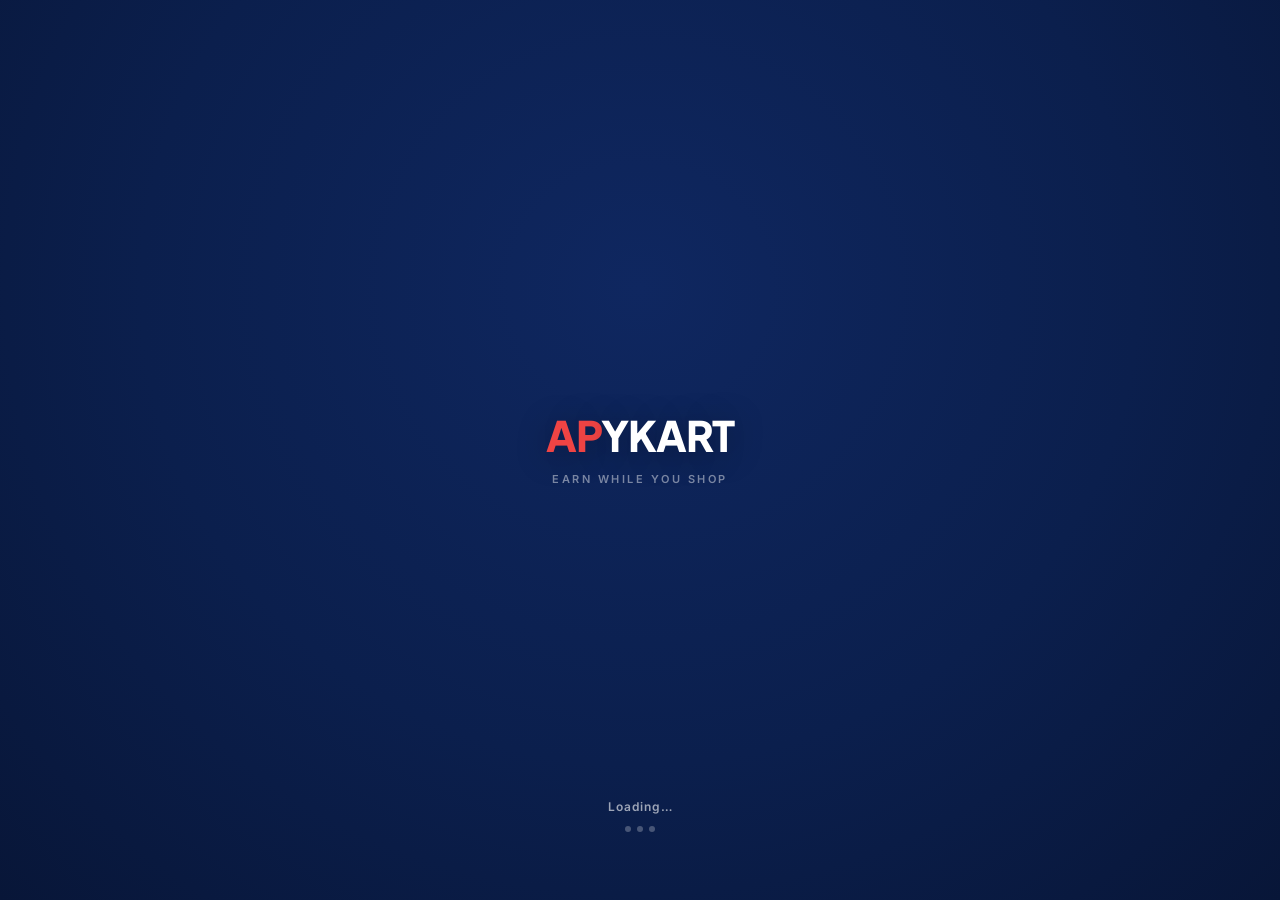
==== index.html @ 9b834096 "Refactor HTML structure and improve comments" ====
<!DOCTYPE html>
<html lang="en">
<head>
  <meta charset="UTF-8">
  <meta name="viewport" content="width=device-width, initial-scale=1.0, maximum-scale=1.0, user-scalable=no">
  <title>apykart – Earn Via Shop & Create</title>
  <!-- Google Fonts -->
  <link rel="preconnect" href="https://fonts.googleapis.com">
  <link href="https://fonts.googleapis.com/css2?family=Inter:ital,opsz,wght@0,14..32,300;0,14..32,400;0,14..32,500;0,14..32,600;0,14..32,700;0,14..32,800;0,14..32,900;1,14..32,400&family=Plus+Jakarta+Sans:wght@500;600;700;800;900&display=swap" rel="stylesheet">
  <!-- ===== style.css (connected) ===== -->
  <link rel="stylesheet" href="style.css">
  <style>
    /* minimal fallback + overrides (style.css is primary) */
    * { margin: 0; padding: 0; box-sizing: border-box; }
    body { font-family: 'Inter', sans-serif; background: #0b0e14; color: #f1f5f9; }
    .page { display: none; }
    .page.active { display: block; }
    #app { max-width: 480px; margin: 0 auto; background: #0f1219; min-height: 100vh; position: relative; padding-bottom: 80px; }
    .bottom-nav { position: fixed; bottom: 0; left: 0; right: 0; max-width: 480px; margin: 0 auto; background: #141a24; backdrop-filter: blur(12px); display: flex; border-top: 1px solid #2a3344; z-index: 50; }
    /* rest is in style.css */
  </style>
</head>
<body>

<!-- LOADING SCREEN -->
<div id="loadingScreen">
  <div class="splash-logo-wrap">
    <div class="splash-wordmark"><span class="ap">AP</span><span class="ykart">YKART</span></div>
    <div class="splash-tag">Earn While You Shop</div>
  </div>
  <div class="splash-loader">
    <div class="splash-loading-text">Loading…</div>
    <div class="splash-dots">
      <div class="splash-dot"></div><div class="splash-dot"></div><div class="splash-dot"></div>
    </div>
  </div>
</div>

<!-- MAIN APP -->
<div id="app">
  <header class="app-header" id="appHeader">
    <div class="header-logo" onclick="showPage('home')" style="flex:none">
      <div style="display:flex;align-items:center;gap:7px">
        <div class="header-logo-text" style="font-size:22px">apykart</div>
      </div>
      <div style="display:flex;align-items:center;gap:3px;margin-top:2px;background:rgba(249,115,22,.1);border:1px solid rgba(249,115,22,.2);border-radius:99px;padding:2px 7px;width:fit-content">
        <div style="width:5px;height:5px;background:#f97316;border-radius:50%;animation:videoPulse 2s infinite"></div>
        <span style="font-size:9px;font-weight:700;color:#ea580c;letter-spacing:.3px;text-transform:uppercase">Video Commerce</span>
      </div>
    </div>
    <div style="flex:1"></div>
    <div class="header-actions" style="display:flex;gap:8px;align-items:center">
      <div class="header-btn coin-pill-glow" onclick="showPage('wallet')" title="ApyCoins" style="width:auto;padding:0 10px;display:flex;align-items:center;gap:5px;border-radius:99px;height:34px">
        <span style="font-size:16px">🪙</span>
        <span id="headerCoinBalance" style="font-size:13px;font-weight:800;color:#92400e">0</span>
      </div>
    </div>
  </header>

  <div class="page-scroll" id="pageScroll">

    <!-- HOME -->
    <div class="page active" id="page-home">
      <div class="home-search-bar">
        <div class="home-search-input" onclick="showPage('search')" style="justify-content:flex-start">
          <svg width="17" height="17" viewBox="0 0 24 24" fill="none" stroke="currentColor" stroke-width="2.2" stroke-linecap="round" stroke-linejoin="round" style="color:#e2e8f0;flex-shrink:0"><circle cx="11" cy="11" r="8"/><line x1="21" y1="21" x2="16.65" y2="16.65"/></svg>
          <span>Search products, brands…</span>
        </div>
      </div>

      <div class="hero-carousel" id="heroCarousel"></div>

      <div class="earn-hub-card" onclick="showPage('refer')">
        <div class="earn-hub-badge">💰 EARN WITH APYKART</div>
        <div class="earn-hub-title">Turn your time into income</div>
        <div class="earn-hub-grid">
          <div class="earn-hub-item" onclick="event.stopPropagation();openVideoUpload()">
            <div class="earn-hub-icon" style="background:linear-gradient(135deg,#f97316,#ec4899)">🎥</div>
            <div class="earn-hub-label">Create Content & Earn</div>
          </div>
          <div class="earn-hub-item" onclick="event.stopPropagation();showPage('profile')">
            <div class="earn-hub-icon" style="background:linear-gradient(135deg,#10b981,#059669)">🤝</div>
            <div class="earn-hub-label">Affiliate Marketing</div>
          </div>
          <div class="earn-hub-item" onclick="event.stopPropagation();handleBecomeSellerCTA()">
            <div class="earn-hub-icon" style="background:linear-gradient(135deg,#2563eb,#1d4ed8)">🛍️</div>
            <div class="earn-hub-label">Start Reselling</div>
          </div>
          <div class="earn-hub-item" onclick="event.stopPropagation();showPage('refer')">
            <div class="earn-hub-icon" style="background:linear-gradient(135deg,#f59e0b,#d97706)">👥</div>
            <div class="earn-hub-label">Refer Friends</div>
          </div>
        </div>
        <div class="earn-hub-cta">Start Earning →</div>
      </div>

      <div class="section-header" style="padding-top:14px">
        <div class="section-title">🎬 Trending Videos</div>
        <div class="section-link" onclick="showPage('xplor')">See All →</div>
      </div>
      <div id="trendingVideosScroll" class="trending-videos-scroll"></div>

      <div class="flash-strip" style="margin-top:12px">
        <div style="display:flex;align-items:center;color:#fbbf24"><svg width="18" height="18" viewBox="0 0 24 24" fill="currentColor" stroke="currentColor" stroke-width="1"><polygon points="13 2 3 14 12 14 11 22 21 10 12 10 13 2"/></svg></div>
        <div style="flex:1"><div style="font-size:12px;font-weight:800;color:#fff">Flash Sale Ends In</div><div style="font-size:10px;color:rgba(255,255,255,.55);margin-top:1px;font-weight:500">Hurry! Limited stock available</div></div>
        <div class="flash-timer">
          <div class="timer-block" id="timerH">05</div><div class="timer-sep">:</div>
          <div class="timer-block" id="timerM">42</div><div class="timer-sep">:</div>
          <div class="timer-block" id="timerS">18</div>
        </div>
      </div>

      <div class="section-header"><div class="section-title">Shop by Category</div></div>
      <div class="categories-scroll" id="categoriesScroll"></div>

      <div class="coin-earn-strip" onclick="showPage('wallet')">
        <div class="coin-earn-strip-icon">🪙</div>
        <div class="coin-earn-strip-text">
          <div class="coin-earn-strip-title">Shop & Earn ApyCoins</div>
          <div class="coin-earn-strip-sub">Collect ApyCoins and enjoy exciting discounts on your purchases.</div>
        </div>
        <div class="coin-earn-strip-arrow">›</div>
      </div>

      <div id="homeGrid"></div>
      <div id="viralProductsSection"></div>

      <div class="seller-cta-card">
        <div class="seller-cta-icon">🚀</div>
        <div class="seller-cta-title">Grow Your Business With ApyKart</div>
        <div class="seller-cta-sub">Reach more customers through creators and social commerce.</div>
        <div class="seller-cta-features">
          <div class="seller-cta-feat">✔️ Zero Listing Fee</div>
          <div class="seller-cta-feat">✔️ Fast Onboarding</div>
          <div class="seller-cta-feat">✔️ Sell Across India</div>
          <div class="seller-cta-feat">✔️ Easy Seller Dashboard</div>
        </div>
        <button class="seller-cta-btn" onclick="handleBecomeSellerCTA()">Become a Seller</button>
      </div>
    </div>

    <!-- SEARCH -->
    <div class="page" id="page-search">
      <div class="search-header">
        <div class="search-input-wrap">
          <div style="color:var(--text3);display:flex;align-items:center"><svg width="17" height="17" viewBox="0 0 24 24" fill="none" stroke="currentColor" stroke-width="2.2" stroke-linecap="round" stroke-linejoin="round"><circle cx="11" cy="11" r="8"/><line x1="21" y1="21" x2="16.65" y2="16.65"/></svg></div>
          <input type="text" id="searchInput" placeholder="Search products, brands…" oninput="handleSearch(this.value)" autocomplete="off">
          <div class="search-clear" id="searchClear" onclick="clearSearch()">✕</div>
        </div>
      </div>
      <div id="searchContent"></div>
    </div>

    <!-- XPLOR -->
    <div class="page" id="page-xplor">
      <div id="xplorContent" style="height:100%;position:relative"></div>
    </div>

    <!-- MY VIDEOS -->
    <div class="page" id="page-my-videos"><div id="myVideosContent"></div></div>
    <!-- UPLOAD VIDEO -->
    <div class="page" id="page-upload-video">
      <div class="sub-page-header">
        <div class="sub-page-back" onclick="showPage('profile')"><svg width="20" height="20" viewBox="0 0 24 24" fill="none" stroke="currentColor" stroke-width="2.5" stroke-linecap="round" stroke-linejoin="round"><polyline points="15 18 9 12 15 6"/></svg></div>
        <div class="sub-page-title">Upload Video</div>
      </div>
      <div id="uploadVideoContent"></div>
    </div>

    <!-- PRODUCT DETAIL -->
    <div class="page" id="page-detail">
      <div id="detailContent"></div>
      <div class="detail-cta-bar" id="detailCta"></div>
    </div>

    <!-- CART -->
    <div class="page" id="page-cart">
      <div id="cartContent"></div>
      <div id="cartCta"></div>
    </div>

    <!-- CHECKOUT -->
    <div class="page" id="page-checkout">
      <div class="checkout-page" id="checkoutContent"></div>
      <div class="checkout-place-bar">
        <button class="btn-place-order" id="placeOrderBtn" onclick="placeOrder()">
          <span id="placeOrderText">Place Order Securely</span>
          <span class="spinner hide" id="placeSpinner"></span>
        </button>
      </div>
    </div>

    <!-- SUCCESS -->
    <div class="page" id="page-success"><div id="successContent"></div></div>

    <!-- PROFILE -->
    <div class="page" id="page-profile">
      <div class="profile-page" id="profileContent"></div>
    </div>

    <!-- ORDERS -->
    <div class="page" id="page-orders">
      <div class="sub-page-header">
        <div class="sub-page-back" onclick="showPage('profile')"><svg width="20" height="20" viewBox="0 0 24 24" fill="none" stroke="currentColor" stroke-width="2.5" stroke-linecap="round" stroke-linejoin="round"><polyline points="15 18 9 12 15 6"/></svg></div>
        <div class="sub-page-title">My Orders</div>
      </div>
      <div id="ordersContent"></div>
    </div>

    <!-- WISHLIST -->
    <div class="page" id="page-wishlist">
      <div class="sub-page-header">
        <div class="sub-page-back" onclick="showPage('profile')"><svg width="20" height="20" viewBox="0 0 24 24" fill="none" stroke="currentColor" stroke-width="2.5" stroke-linecap="round" stroke-linejoin="round"><polyline points="15 18 9 12 15 6"/></svg></div>
        <div class="sub-page-title">My Wishlist</div>
      </div>
      <div id="wishlistContent"></div>
    </div>

    <!-- WALLET -->
    <div class="page" id="page-wallet">
      <div class="sub-page-header">
        <div class="sub-page-back" onclick="showPage('profile')"><svg width="20" height="20" viewBox="0 0 24 24" fill="none" stroke="currentColor" stroke-width="2.5" stroke-linecap="round" stroke-linejoin="round"><polyline points="15 18 9 12 15 6"/></svg></div>
        <div class="sub-page-title">ApyCoins Wallet</div>
      </div>
      <div id="walletContent"></div>
    </div>

    <!-- ADDRESSES -->
    <div class="page" id="page-addresses">
      <div class="sub-page-header">
        <div class="sub-page-back" onclick="showPage('profile')"><svg width="20" height="20" viewBox="0 0 24 24" fill="none" stroke="currentColor" stroke-width="2.5" stroke-linecap="round" stroke-linejoin="round"><polyline points="15 18 9 12 15 6"/></svg></div>
        <div class="sub-page-title">My Addresses</div>
        <div class="sub-page-action" onclick="openAddressForm(null)">+ Add</div>
      </div>
      <div id="addressesContent"></div>
    </div>

    <!-- REFER -->
    <div class="page" id="page-refer">
      <div class="sub-page-header">
        <div class="sub-page-back" onclick="showPage('profile')"><svg width="20" height="20" viewBox="0 0 24 24" fill="none" stroke="currentColor" stroke-width="2.5" stroke-linecap="round" stroke-linejoin="round"><polyline points="15 18 9 12 15 6"/></svg></div>
        <div class="sub-page-title">Refer & Earn</div>
      </div>
      <div id="referContent"></div>
    </div>

    <!-- HELP, RATE, TERMS, ABOUT -->
    <div class="page" id="page-help"><div class="sub-page-header"><div class="sub-page-back" onclick="showPage('profile')"><svg width="20" height="20" viewBox="0 0 24 24" fill="none" stroke="currentColor" stroke-width="2.5" stroke-linecap="round" stroke-linejoin="round"><polyline points="15 18 9 12 15 6"/></svg></div><div class="sub-page-title">Help & Support</div></div><div id="helpContent"></div></div>
    <div class="page" id="page-rate"><div class="sub-page-header"><div class="sub-page-back" onclick="showPage('profile')"><svg width="20" height="20" viewBox="0 0 24 24" fill="none" stroke="currentColor" stroke-width="2.5" stroke-linecap="round" stroke-linejoin="round"><polyline points="15 18 9 12 15 6"/></svg></div><div class="sub-page-title">Rate the App</div></div><div id="rateContent"></div></div>
    <div class="page" id="page-terms"><div class="sub-page-header"><div class="sub-page-back" onclick="showPage('profile')"><svg width="20" height="20" viewBox="0 0 24 24" fill="none" stroke="currentColor" stroke-width="2.5" stroke-linecap="round" stroke-linejoin="round"><polyline points="15 18 9 12 15 6"/></svg></div><div class="sub-page-title">Terms & Conditions</div></div><div id="termsContent"></div></div>
    <div class="page" id="page-about"><div class="sub-page-header"><div class="sub-page-back" onclick="showPage('profile')"><svg width="20" height="20" viewBox="0 0 24 24" fill="none" stroke="currentColor" stroke-width="2.5" stroke-linecap="round" stroke-linejoin="round"><polyline points="15 18 9 12 15 6"/></svg></div><div class="sub-page-title">About Apykart</div></div><div id="aboutContent"></div></div>
  </div>

  <!-- SELLER DASHBOARD -->
  <div class="page" id="page-seller-dashboard">
    <div class="seller-dashboard-container">
      <div class="seller-header-bar">
        <button class="seller-header-back" onclick="showPage('profile')"><svg width="18" height="18" viewBox="0 0 24 24" fill="none" stroke="white" stroke-width="2.5" stroke-linecap="round" stroke-linejoin="round"><polyline points="15 18 9 12 15 6"/></svg></button>
        <div class="seller-header-info">
          <div class="seller-header-name" id="sellerDisplayName">Seller Dashboard</div>
          <div class="seller-header-status">
            <span class="seller-status-badge" id="sellerVerificationStatus" style="background:#fef3c7;color:#92400e">⏳ Pending Verification</span>
          </div>
        </div>
      </div>
      <div class="seller-content" id="sellerTabContent"></div>
      <nav class="seller-bottom-tabs">
        <div class="seller-tab-item active" data-tab="overview"><div class="seller-tab-active-bar"></div><div class="seller-tab-icon">📊</div><div class="seller-tab-label">Overview</div></div>
        <div class="seller-tab-item" data-tab="products"><div class="seller-tab-active-bar"></div><div class="seller-tab-icon">📦</div><div class="seller-tab-label">Products</div></div>
        <div class="seller-tab-item" data-tab="add-product"><div class="seller-tab-active-bar"></div><div class="seller-tab-icon">➕</div><div class="seller-tab-label">Add</div></div>
        <div class="seller-tab-item" data-tab="earnings"><div class="seller-tab-active-bar"></div><div class="seller-tab-icon">💰</div><div class="seller-tab-label">Earnings</div></div>
        <div class="seller-tab-item" data-tab="withdraw"><div class="seller-tab-active-bar"></div><div class="seller-tab-icon">🏦</div><div class="seller-tab-label">Withdraw</div></div>
        <div class="seller-tab-item" data-tab="profile"><div class="seller-tab-active-bar"></div><div class="seller-tab-icon">⚙️</div><div class="seller-tab-label">Settings</div></div>
      </nav>
    </div>
  </div>

  <!-- BOTTOM NAV -->
  <nav class="bottom-nav">
    <div class="nav-item active" id="nav-home" onclick="showPage('home')">
      <div class="nav-icon"><svg width="22" height="22" viewBox="0 0 24 24" fill="none" stroke="currentColor" stroke-width="2" stroke-linecap="round" stroke-linejoin="round"><path d="M3 9l9-7 9 7v11a2 2 0 0 1-2 2H5a2 2 0 0 1-2-2z"/><polyline points="9 22 9 12 15 12 15 22"/></svg></div>
      <div class="nav-label">Home</div><div class="nav-active-dot"></div>
    </div>
    <div class="nav-item" id="nav-search" onclick="showPage('search')">
      <div class="nav-icon"><svg width="22" height="22" viewBox="0 0 24 24" fill="none" stroke="currentColor" stroke-width="2" stroke-linecap="round" stroke-linejoin="round"><circle cx="11" cy="11" r="8"/><line x1="21" y1="21" x2="16.65" y2="16.65"/></svg></div>
      <div class="nav-label">Search</div><div class="nav-active-dot"></div>
    </div>
    <div class="nav-item" id="nav-xplor" onclick="showPage('xplor')">
      <div class="nav-icon"><svg width="22" height="22" viewBox="0 0 24 24" fill="none" stroke="currentColor" stroke-width="2" stroke-linecap="round" stroke-linejoin="round"><circle cx="12" cy="12" r="10"/><polygon points="10 8 16 12 10 16 10 8"/></svg></div>
      <div class="nav-label">Xplor</div><div class="nav-active-dot"></div>
    </div>
    <div class="nav-item" id="nav-cart" onclick="showPage('cart')">
      <div class="nav-cart-wrap">
        <div class="nav-icon"><svg width="22" height="22" viewBox="0 0 24 24" fill="none" stroke="currentColor" stroke-width="2" stroke-linecap="round" stroke-linejoin="round"><path d="M6 2L3 6v14a2 2 0 0 0 2 2h14a2 2 0 0 0 2-2V6l-3-4z"/><line x1="3" y1="6" x2="21" y2="6"/><path d="M16 10a4 4 0 0 1-8 0"/></svg></div>
        <span class="cart-badge" id="navCartBadge" style="display:none;position:absolute;top:-6px;right:-8px;border-color:#fff">0</span>
      </div>
      <div class="nav-label">Cart</div><div class="nav-active-dot"></div>
    </div>
    <div class="nav-item" id="nav-profile" onclick="showPage('profile')">
      <div class="nav-icon"><svg width="22" height="22" viewBox="0 0 24 24" fill="none" stroke="currentColor" stroke-width="2" stroke-linecap="round" stroke-linejoin="round"><path d="M20 21v-2a4 4 0 0 0-4-4H8a4 4 0 0 0-4 4v2"/><circle cx="12" cy="7" r="4"/></svg></div>
      <div class="nav-label">Profile</div><div class="nav-active-dot"></div>
    </div>
  </nav>
</div>

<!-- TOAST & MODALS -->
<div class="toast-container" id="toastContainer"></div>
<div id="modalPortal"></div>
<div id="welcomePopupPortal"></div>
<div id="imgPreviewModal" onclick="closeImgPreview()">
  <button class="img-preview-close" onclick="closeImgPreview()"><svg width="18" height="18" viewBox="0 0 24 24" fill="none" stroke="white" stroke-width="2.5"><line x1="18" y1="6" x2="6" y2="18"/><line x1="6" y1="6" x2="18" y2="18"/></svg></button>
  <img class="img-preview-img" id="imgPreviewSrc" src="" alt="Preview" onclick="event.stopPropagation()">
  <div class="img-preview-caption" id="imgPreviewCaption"></div>
</div>
<div class="coming-soon-overlay" id="comingSoonOverlay" style="display:none" onclick="hideComingSoon()">
  <div class="coming-soon-sheet" onclick="event.stopPropagation()">
    <div style="font-size:56px;margin-bottom:12px">🚀</div>
    <div style="font-family:var(--font-head);font-size:22px;font-weight:800;color:var(--text);margin-bottom:8px" id="comingSoonTitle">Coming Soon!</div>
    <div style="font-size:14px;color:var(--text2);margin-bottom:24px;line-height:1.5">We're working hard to bring this feature. Stay tuned!</div>
    <button class="btn-dismiss" onclick="hideComingSoon()">Got it!</button>
  </div>
</div>

<!-- FIREBASE MODULES + APP SCRIPTS -->
<script type="module">
  import { initializeApp } from "https://www.gstatic.com/firebasejs/10.12.2/firebase-app.js";
  import { getAuth, GoogleAuthProvider, signInWithPopup, signOut, onAuthStateChanged } from "https://www.gstatic.com/firebasejs/10.12.2/firebase-auth.js";
  import { getFirestore, doc, setDoc, updateDoc, addDoc, getDoc, getDocs, collection, onSnapshot, deleteDoc, query, where, orderBy, serverTimestamp, limit, increment } from "https://www.gstatic.com/firebasejs/10.12.2/firebase-firestore.js";
  import { getStorage, ref, uploadBytesResumable, getDownloadURL, deleteObject } from "https://www.gstatic.com/firebasejs/10.12.2/firebase-storage.js";

  const firebaseConfig = {
    apiKey: "AIzaSyB9wwF-K1AwN8xlrppiKELDXx0NxqJknbc",
    authDomain: "apykart-916.firebaseapp.com",
    projectId: "apykart-916",
    storageBucket: "apykart-916.firebasestorage.app",
    messagingSenderId: "787741109597",
    appId: "1:787741109597:web:883a5eee5e9bb9602f8cb4"
  };
  const app = initializeApp(firebaseConfig);
  const auth = getAuth(app);
  const db = getFirestore(app);
  const storage = getStorage(app);
  const provider = new GoogleAuthProvider();

  window._fbAuth = { auth, provider, signInWithPopup, signOut, onAuthStateChanged };
  window._db = db;
  window._storage = storage;
  window._storageRef = ref;
  window._getDownloadURL = getDownloadURL;
  window._uploadBytesResumable = uploadBytesResumable;
  window._deleteObject = deleteObject;
  window._fsHelpers = { db, doc, setDoc, updateDoc, addDoc, getDoc, getDocs, collection, onSnapshot, deleteDoc, query, where, orderBy, serverTimestamp, limit, increment };
  window._fbReady = true;
  window.dispatchEvent(new Event('firebase-ready'));
</script>
<!-- firebase-listeners.js and script.js are loaded as external (if present) -->
<script src="firebase-listeners.js" type="module"></script>
<script src="script.js"></script>
</body>
</html>
---- style.css ----
/* ============================================================
   APYKART — MASTER STYLESHEET
   Organized by section. Connects to index.html via class/id
   selectors used in showPage(), render*() functions in script.js
   ============================================================ */

*,*::before,*::after{box-sizing:border-box;margin:0;padding:0}

:root{
  --primary:#2563eb;--primary-dark:#1d4ed8;--primary-light:#eff6ff;--primary-mid:#dbeafe;
  --accent:#f97316;--accent-dark:#ea580c;--accent2:#fbbf24;
  --success:#16a34a;--danger:#dc2626;
  --coin:#b45309;--coin-bg:#fffbeb;--coin-border:#fde68a;
  --bg:#f0f2f5;--card:#fff;--text:#111827;--text2:#4b5563;--text3:#9ca3af;
  --border:#e5e7eb;--shadow:0 2px 12px rgba(0,0,0,.07);--shadow2:0 1px 4px rgba(0,0,0,.06);--shadow3:0 8px 32px rgba(37,99,235,.18);
  --header-h:68px;--nav-h:62px;--radius:14px;--radius-sm:10px;--radius-lg:18px;
  --font-head:'Plus Jakarta Sans',system-ui,sans-serif;--font-body:'Inter',system-ui,sans-serif;
}

html,body{height:100%;height:-webkit-fill-available;overflow:hidden;background:var(--bg);font-family:var(--font-body);color:var(--text);-webkit-font-smoothing:antialiased}
button{font-family:var(--font-body);cursor:pointer;border:none;background:none}
input,textarea,select{font-family:var(--font-body)}
img{display:block;max-width:100%}
a{text-decoration:none;color:inherit}

/* ─────────────────────────────────────────
   SPLASH SCREEN
───────────────────────────────────────── */
#loadingScreen{position:fixed;inset:0;z-index:9999;background:radial-gradient(ellipse at 50% 32%,#0F2760 0%,#0B1F4D 55%,#081638 100%);display:flex;flex-direction:column;align-items:center;justify-content:center;transition:opacity .5s ease,visibility .5s ease}
#loadingScreen.hidden{opacity:0;visibility:hidden;pointer-events:none}
.splash-logo-wrap{display:flex;flex-direction:column;align-items:center;gap:12px;opacity:0;transform:scale(.86);animation:splashIn .9s cubic-bezier(.16,1,.3,1) .1s forwards}
@keyframes splashIn{to{opacity:1;transform:scale(1)}}
.splash-wordmark{font-family:var(--font-head);font-size:42px;font-weight:900;letter-spacing:-1px;line-height:1;text-shadow:0 4px 32px rgba(0,0,0,.35);white-space:nowrap}
.splash-wordmark .ap{color:#EF4444}
.splash-wordmark .ykart{color:#fff}
.splash-tag{font-size:11px;font-weight:600;color:rgba(255,255,255,.45);letter-spacing:2.5px;text-transform:uppercase;margin-top:4px}
.splash-loader{position:absolute;bottom:68px;left:0;right:0;display:flex;flex-direction:column;align-items:center;gap:12px;opacity:0;animation:splashFadeUp .7s ease .55s forwards}
@keyframes splashFadeUp{from{opacity:0;transform:translateY(8px)}to{opacity:1;transform:none}}
.splash-loading-text{font-size:12px;font-weight:600;color:rgba(255,255,255,.6);letter-spacing:1px}
.splash-dots{display:flex;gap:6px}
.splash-dot{width:6px;height:6px;border-radius:50%;background:rgba(255,255,255,.25);animation:splashDotPulse 1.3s ease-in-out infinite}
.splash-dot:nth-child(2){animation-delay:.18s}
.splash-dot:nth-child(3){animation-delay:.36s}
@keyframes splashDotPulse{0%,80%,100%{transform:scale(.7);opacity:.35;background:rgba(255,255,255,.25)}40%{transform:scale(1.15);opacity:1;background:#EF4444}}

/* ─────────────────────────────────────────
   APP SHELL
───────────────────────────────────────── */
#app{display:flex;flex-direction:column;height:100vh;height:100dvh;height:-webkit-fill-available;max-width:480px;margin:0 auto;position:relative;background:var(--bg);overflow:hidden;box-shadow:0 0 80px rgba(0,0,0,.1)}

/* ─────────────────────────────────────────
   HEADER  (final consolidated version)
───────────────────────────────────────── */
.app-header{
  height:68px;
  background:linear-gradient(135deg,#fff 0%,#f0f6ff 100%);
  border-bottom:1px solid rgba(37,99,235,.1);
  box-shadow:0 2px 16px rgba(37,99,235,.06);
  display:flex;align-items:center;padding:0 14px;gap:10px;
  position:relative;z-index:100;flex-shrink:0;
}
.app-header.hidden{display:none}
.header-logo{display:flex;flex-direction:column;gap:1px;align-items:flex-start;flex:1;cursor:pointer}
.header-logo-icon{
  width:34px;height:34px;
  background:linear-gradient(135deg,#2563eb,#1d4ed8);
  border-radius:10px;box-shadow:0 4px 12px rgba(37,99,235,.35);
  display:flex;align-items:center;justify-content:center;
}
.header-logo-icon svg{display:block}
.header-logo-text{
  font-family:var(--font-head);font-weight:900;font-size:21px;letter-spacing:-.5px;
  background:linear-gradient(135deg,#111827,#1e40af);
  -webkit-background-clip:text;-webkit-text-fill-color:transparent;
}
.header-logo-text span{
  background:linear-gradient(135deg,#2563eb,#60a5fa);
  -webkit-background-clip:text;-webkit-text-fill-color:transparent;color:transparent;
}
.header-location{flex:1;display:flex;flex-direction:column;margin-left:2px}
.header-loc-label{font-size:10px;font-weight:600;color:var(--text3);line-height:1;text-transform:uppercase;letter-spacing:.4px}
.header-loc-val{font-size:13px;font-weight:700;color:var(--text);display:flex;align-items:center;gap:2px;line-height:1.4}
.header-actions{display:flex;gap:6px}
.header-btn{width:38px;height:38px;background:transparent;box-shadow:none;border:none;display:flex;align-items:center;justify-content:center;color:#000;cursor:pointer;position:relative}
.header-btn:active{opacity:.6}
.header-btn svg{display:block}
.header-upload-btn{background:linear-gradient(135deg,#f97316,#ea580c)!important;border-color:transparent!important;color:#fff!important;box-shadow:0 3px 10px rgba(249,115,22,.3)!important}
.header-video-pill{display:flex;align-items:center;gap:3px;background:rgba(249,115,22,.1);border:1px solid rgba(249,115,22,.2);border-radius:99px;padding:2px 7px;margin-top:1px}
.header-video-dot{width:5px;height:5px;background:#f97316;border-radius:50%;animation:videoPulse 2s infinite;flex-shrink:0}
@keyframes videoPulse{0%,100%{opacity:1;transform:scale(1)}50%{opacity:.4;transform:scale(.6)}}
.header-video-label{font-size:9px;font-weight:700;color:#ea580c;letter-spacing:.3px;text-transform:uppercase}

/* Coin badge in header */
.coin-pill-glow{
  background:linear-gradient(135deg,#fde68a,#fbbf24)!important;
  border:1.5px solid #f59e0b!important;
  box-shadow:0 2px 10px rgba(251,191,36,.5),0 0 0 0 rgba(251,191,36,.5)!important;
  animation:coinPulse 2s ease-in-out infinite;
}
@keyframes coinPulse{
  0%,100%{box-shadow:0 2px 10px rgba(251,191,36,.5),0 0 0 0 rgba(251,191,36,.45)}
  50%{box-shadow:0 2px 16px rgba(251,191,36,.7),0 0 0 6px rgba(251,191,36,0)}
}
.coin-pill-glow span:first-child{display:inline-block;animation:coinBounce 2s ease-in-out infinite}
@keyframes coinBounce{0%,100%{transform:translateY(0) rotate(0deg)}50%{transform:translateY(-2px) rotate(-10deg)}}
.cart-badge{position:absolute;top:-5px;right:-5px;background:var(--accent);color:#fff;font-size:9px;font-weight:800;min-width:16px;height:16px;border-radius:99px;display:flex;align-items:center;justify-content:center;border:2px solid #fff;padding:0 2px;line-height:1}

/* ─────────────────────────────────────────
   PAGE CONTAINER / ROUTING
───────────────────────────────────────── */
.page-scroll{flex:1;min-height:0;overflow-y:auto;overflow-x:hidden;-webkit-overflow-scrolling:touch;scroll-behavior:smooth;padding-bottom:6px}
.page-scroll::-webkit-scrollbar{display:none}
.page-scroll.xplor-active{overflow:hidden!important}
.page{display:none;animation:pgIn .22s ease}
.page.active{display:block}
@keyframes pgIn{from{opacity:0;transform:translateY(6px)}to{opacity:1;transform:none}}

/* ─────────────────────────────────────────
   HOME — SEARCH BAR
───────────────────────────────────────── */
.home-search-bar{padding:10px 12px 6px;display:flex;gap:8px;align-items:center}
.home-search-input{flex:1;display:flex;align-items:center;gap:8px;background:var(--bg);border:1.5px solid var(--border);border-radius:12px;padding:0 14px;height:42px;cursor:pointer}
.home-search-input span{font-size:13px;font-weight:500;color:var(--text3)}
.home-notif-btn{width:42px;height:42px;background:var(--bg);border-radius:12px;border:1.5px solid var(--border);display:flex;align-items:center;justify-content:center;color:var(--text2);cursor:pointer;flex-shrink:0;position:relative}
.home-notif-dot{position:absolute;top:8px;right:8px;width:7px;height:7px;background:var(--accent);border-radius:50%;border:1.5px solid #fff}

/* ─────────────────────────────────────────
   HERO CAROUSEL
───────────────────────────────────────── */
.hero-carousel{margin:4px 12px 0;border-radius:var(--radius-lg);overflow:hidden;position:relative;height:160px}
.hero-slide{position:absolute;inset:0;border-radius:var(--radius-lg);padding:22px 20px;display:flex;flex-direction:column;justify-content:flex-end;opacity:0;transition:opacity .5s ease;pointer-events:none}
.hero-slide.active{opacity:1;pointer-events:all}
.hero-slide-1{background:linear-gradient(135deg,#7c3aed 0%,#2563eb 100%)}
.hero-slide-2{background:linear-gradient(135deg,#0f172a 0%,#1e3a8a 100%)}
.hero-slide-3{background:linear-gradient(135deg,#be123c 0%,#f97316 100%)}
.hero-tag{display:inline-flex;background:rgba(255,255,255,.2);backdrop-filter:blur(4px);color:#fff;font-size:10px;font-weight:700;padding:3px 10px;border-radius:99px;letter-spacing:.8px;text-transform:uppercase;margin-bottom:7px;border:1px solid rgba(255,255,255,.15);width:fit-content}
.hero-title{font-family:var(--font-head);font-size:22px;font-weight:900;color:#fff;line-height:1.15;margin-bottom:5px;letter-spacing:-.3px}
.hero-sub{font-size:12px;color:rgba(255,255,255,.75);font-weight:500;margin-bottom:12px}
.hero-btn{display:inline-flex;align-items:center;gap:4px;background:#fff;color:var(--text);font-size:12px;font-weight:800;padding:7px 16px;border-radius:99px;width:fit-content;cursor:pointer}
.hero-emoji{position:absolute;right:16px;top:14px;font-size:72px;filter:drop-shadow(0 4px 16px rgba(0,0,0,.25));line-height:1}
.hero-dots{position:absolute;bottom:10px;right:14px;display:flex;gap:4px}
.hero-dot{width:5px;height:5px;border-radius:99px;background:rgba(255,255,255,.4);transition:all .3s;cursor:pointer}
.hero-dot.active{width:16px;background:#fff}

/* ─────────────────────────────────────────
   SECTION HEADERS / CATEGORIES
───────────────────────────────────────── */
.section-header{display:flex;align-items:center;justify-content:space-between;padding:18px 14px 10px}
.section-title{font-family:var(--font-head);font-size:15px;font-weight:800;color:var(--text)}
.section-link{font-size:12px;color:var(--primary);font-weight:700;cursor:pointer;display:flex;align-items:center;gap:2px}
.categories-scroll{display:flex;gap:10px;padding:0 14px 2px;overflow-x:auto;-webkit-overflow-scrolling:touch;scrollbar-width:none}
.categories-scroll::-webkit-scrollbar{display:none}
.cat-chip{display:flex;flex-direction:column;align-items:center;gap:5px;flex-shrink:0;cursor:pointer;transition:transform .15s}
.cat-chip:active{transform:scale(.88)}
.cat-icon{width:54px;height:54px;border-radius:16px;display:flex;align-items:center;justify-content:center;font-size:24px;box-shadow:var(--shadow2)}
.cat-label{font-size:10px;font-weight:700;color:var(--text2);text-align:center;letter-spacing:-.1px}

/* ─────────────────────────────────────────
   FLASH SALE STRIP
───────────────────────────────────────── */
.flash-strip{margin:4px 12px 0;background:var(--text);border-radius:var(--radius);padding:11px 14px;display:flex;align-items:center;gap:10px}
.flash-timer{display:flex;gap:3px;align-items:center}
.timer-block{background:rgba(255,255,255,.12);color:#fff;font-size:12px;font-weight:800;padding:4px 7px;border-radius:6px;min-width:26px;text-align:center;font-variant-numeric:tabular-nums}
.timer-sep{color:rgba(255,255,255,.4);font-weight:700;font-size:13px}

/* ─────────────────────────────────────────
   COIN EARN STRIP
───────────────────────────────────────── */
.coin-earn-strip{margin:10px 12px 0;background:linear-gradient(135deg,#78350f,#b45309,#d97706);border-radius:14px;padding:12px 14px;display:flex;align-items:center;gap:10px;cursor:pointer;box-shadow:0 4px 16px rgba(120,53,15,.25)}
.coin-earn-strip-icon{font-size:26px;flex-shrink:0}
.coin-earn-strip-text{flex:1;min-width:0}
.coin-earn-strip-title{font-size:12.5px;font-weight:800;color:#fff;line-height:1.3}
.coin-earn-strip-sub{font-size:10.5px;color:rgba(255,255,255,.75);font-weight:600;margin-top:2px}
.coin-earn-strip-arrow{font-size:18px;color:rgba(255,255,255,.7);flex-shrink:0}

/* ─────────────────────────────────────────
   EARN HUB CARD
───────────────────────────────────────── */
.earn-hub-card{margin:12px 12px 0;background:linear-gradient(135deg,#0F2760 0%,#0B1F4D 55%,#081638 100%);border-radius:var(--radius-lg);padding:18px 16px;cursor:pointer;box-shadow:0 8px 28px rgba(11,31,77,.35);position:relative;overflow:hidden}
.earn-hub-card::before{content:'';position:absolute;top:-30px;right:-30px;width:130px;height:130px;background:rgba(249,115,22,.12);border-radius:50%}
.earn-hub-badge{display:inline-flex;align-items:center;gap:5px;background:rgba(249,115,22,.15);border:1px solid rgba(249,115,22,.3);color:#fb923c;font-size:10px;font-weight:800;letter-spacing:.5px;padding:4px 10px;border-radius:99px;margin-bottom:10px;position:relative;z-index:1}
.earn-hub-title{font-family:var(--font-head);font-size:17px;font-weight:800;color:#fff;line-height:1.3;margin-bottom:14px;position:relative;z-index:1}
.earn-hub-grid{display:grid;grid-template-columns:1fr 1fr;gap:10px;margin-bottom:14px;position:relative;z-index:1}
.earn-hub-item{display:flex;align-items:center;gap:9px;background:rgba(255,255,255,.06);border:1px solid rgba(255,255,255,.1);border-radius:12px;padding:10px;cursor:pointer;transition:background .15s}
.earn-hub-item:active{background:rgba(255,255,255,.12)}
.earn-hub-icon{width:34px;height:34px;border-radius:10px;display:flex;align-items:center;justify-content:center;font-size:16px;flex-shrink:0}
.earn-hub-label{font-size:11.5px;font-weight:700;color:rgba(255,255,255,.9);line-height:1.3}
.earn-hub-cta{background:linear-gradient(135deg,#f97316,#ea580c);color:#fff;font-size:13px;font-weight:800;padding:12px;border-radius:12px;text-align:center;box-shadow:0 4px 16px rgba(249,115,22,.35);position:relative;z-index:1}

/* ─────────────────────────────────────────
   SELLER CTA CARD
───────────────────────────────────────── */
.seller-cta-card{margin:6px 12px 16px;background:linear-gradient(135deg,#f8faff,#eef4ff);border:1.5px solid var(--primary-mid);border-radius:var(--radius-lg);padding:22px 18px;text-align:center}
.seller-cta-icon{font-size:40px;margin-bottom:8px}
.seller-cta-title{font-family:var(--font-head);font-size:17px;font-weight:800;color:var(--text);margin-bottom:6px;line-height:1.3}
.seller-cta-sub{font-size:12.5px;color:var(--text2);margin-bottom:16px;line-height:1.5}
.seller-cta-features{display:grid;grid-template-columns:1fr 1fr;gap:8px;margin-bottom:18px;text-align:left}
.seller-cta-feat{font-size:11.5px;font-weight:700;color:var(--text);background:#fff;border:1px solid var(--border);border-radius:9px;padding:8px 10px}
.seller-cta-btn{width:100%;background:linear-gradient(135deg,#2563eb,#1d4ed8);color:#fff;font-size:14px;font-weight:800;padding:14px;border-radius:12px;border:none;cursor:pointer;box-shadow:0 6px 20px rgba(37,99,235,.3)}

/* ─────────────────────────────────────────
   DEALS HORIZONTAL SCROLL
───────────────────────────────────────── */
.deals-scroll{display:flex;gap:10px;padding:0 12px 4px;overflow-x:auto;scrollbar-width:none;-webkit-overflow-scrolling:touch}
.deals-scroll::-webkit-scrollbar{display:none}
.deal-card{flex-shrink:0;width:130px;background:var(--card);border-radius:var(--radius);border:1px solid var(--border);overflow:hidden;cursor:pointer;box-shadow:var(--shadow2)}
.deal-card:active{opacity:.85}
.deal-img{height:110px;background:#f8fafc;display:flex;align-items:center;justify-content:center;overflow:hidden;position:relative}
.deal-img img{width:100%;height:100%;object-fit:contain;padding:6px}
.deal-off-badge{position:absolute;top:6px;left:6px;background:var(--danger);color:#fff;font-size:9px;font-weight:800;padding:2px 6px;border-radius:5px}
.deal-info{padding:8px}
.deal-name{font-size:11px;font-weight:700;color:var(--text);line-height:1.3;display:-webkit-box;-webkit-line-clamp:2;-webkit-box-orient:vertical;overflow:hidden;margin-bottom:4px}
.deal-price{font-family:var(--font-head);font-size:13px;font-weight:800;color:var(--text)}
.deal-og{font-size:10px;color:var(--text3);text-decoration:line-through}

/* ─────────────────────────────────────────
   PRODUCT CARDS / GRID
───────────────────────────────────────── */
.products-grid{display:grid;grid-template-columns:1fr 1fr;gap:10px;padding:0 12px 14px}
.product-card{background:var(--card);border-radius:var(--radius);overflow:hidden;box-shadow:var(--shadow2);cursor:pointer;transition:transform .15s;border:1px solid var(--border);position:relative}
.product-card:active{transform:scale(.96)}
.product-img-wrap{background:#f8fafc;height:180px;display:flex;align-items:center;justify-content:center;position:relative;overflow:hidden}
.product-img-wrap img{width:100%;height:100%;object-fit:cover;display:block;padding:0;position:absolute;inset:0}
.product-img-placeholder{font-size:56px;position:absolute;top:50%;left:50%;transform:translate(-50%,-50%)}
.product-badge{position:absolute;top:8px;left:8px;background:var(--danger);color:#fff;font-size:9px;font-weight:800;padding:2px 7px;border-radius:5px;z-index:1;letter-spacing:.3px}
.wish-btn-card{position:absolute;top:7px;right:7px;width:28px;height:28px;background:#fff;border-radius:8px;display:flex;align-items:center;justify-content:center;box-shadow:var(--shadow2);cursor:pointer;z-index:2;border:none;transition:transform .15s}
.wish-btn-card:active{transform:scale(1.15)}
.wish-btn-card svg{width:15px;height:15px;display:block}
.product-info{padding:9px 9px 34px}
.product-brand{font-size:10px;font-weight:600;color:var(--text3);letter-spacing:.2px;text-transform:uppercase;margin-bottom:2px}
.product-name{font-size:12.5px;font-weight:700;color:var(--text);line-height:1.35;margin-bottom:5px;display:-webkit-box;-webkit-line-clamp:2;-webkit-box-orient:vertical;overflow:hidden}
.product-meta{display:flex;align-items:center;gap:4px;margin-bottom:6px}
.product-rating{font-size:10px;font-weight:700;color:#fff;background:#16a34a;padding:2px 5px;border-radius:4px;display:flex;align-items:center;gap:2px}
.product-reviews{font-size:10px;color:var(--text3);font-weight:500}
.product-price-row{display:flex;align-items:baseline;gap:4px}
.product-price{font-family:var(--font-head);font-size:15px;font-weight:800;color:var(--text)}
.product-og-price{font-size:11px;color:var(--text3);text-decoration:line-through}
.product-discount{font-size:10px;font-weight:700;color:#16a34a}
.product-cart-btn{position:absolute;bottom:8px;right:8px;width:26px;height:26px;background:var(--primary);border-radius:7px;display:flex;align-items:center;justify-content:center;color:#fff;font-size:14px;font-weight:700;transition:transform .15s;box-shadow:0 2px 6px rgba(37,99,235,.3)}
.product-cart-btn:active{transform:scale(.88)}

/* ─────────────────────────────────────────
   LOADING SPINNER (generic)
───────────────────────────────────────── */
.products-loading{display:flex;flex-direction:column;align-items:center;justify-content:center;padding:60px 20px;gap:12px;text-align:center}
.products-spinner{width:36px;height:36px;border:3px solid var(--border);border-top-color:var(--primary);border-radius:50%;animation:spin .7s linear infinite}
@keyframes spin{to{transform:rotate(360deg)}}

/* ─────────────────────────────────────────
   SEARCH PAGE
───────────────────────────────────────── */
.search-header{padding:12px 12px 8px;background:#fff;border-bottom:1px solid var(--border);position:sticky;top:0;z-index:10}
.search-input-wrap{display:flex;align-items:center;background:var(--bg);border:1.5px solid var(--border);border-radius:11px;padding:0 12px;gap:8px;transition:border-color .2s,box-shadow .2s}
.search-input-wrap:focus-within{border-color:var(--primary);box-shadow:0 0 0 3px rgba(37,99,235,.1)}
#searchInput{flex:1;background:none;border:none;outline:none;padding:12px 0;font-size:14px;font-weight:500;color:var(--text)}
#searchInput::placeholder{color:var(--text3);font-weight:400}
.search-clear{font-size:14px;color:var(--text3);cursor:pointer;padding:4px;display:none}
.search-empty{display:flex;flex-direction:column;align-items:center;justify-content:center;padding:56px 20px;gap:10px;text-align:center}
.search-chip{background:var(--card);border:1.5px solid var(--border);color:var(--text2);font-size:12px;font-weight:600;padding:6px 14px;border-radius:99px;cursor:pointer;transition:all .15s}
.search-chip:active{background:var(--primary-light);border-color:var(--primary);color:var(--primary)}

/* ─────────────────────────────────────────
   PRODUCT DETAIL PAGE
───────────────────────────────────────── */
.detail-back{display:flex;align-items:center;gap:6px;padding:13px 14px 0;color:var(--primary);font-size:13px;font-weight:700;cursor:pointer;width:fit-content}
.media-swiper-wrap{position:relative;margin:8px 12px;border-radius:var(--radius);overflow:hidden;box-shadow:var(--shadow2);background:#f8fafc;aspect-ratio:1/1;height:auto}
.media-swiper-track{display:flex;transition:transform .32s cubic-bezier(.4,0,.2,1);height:100%;will-change:transform}
.media-slide{flex-shrink:0;width:100%;height:100%;position:relative;background:#f8fafc;display:flex;align-items:center;justify-content:center;overflow:hidden}
.media-slide img{width:100%;height:100%;object-fit:cover;display:block;padding:0}
.media-slide video{width:100%;height:100%;object-fit:cover;display:block;background:#000}
.media-play-overlay{position:absolute;inset:0;display:flex;align-items:center;justify-content:center;pointer-events:none}
.media-play-btn{width:52px;height:52px;background:rgba(0,0,0,.5);border-radius:50%;display:flex;align-items:center;justify-content:center;font-size:22px;pointer-events:all;cursor:pointer;border:2px solid rgba(255,255,255,.6);transition:transform .15s;backdrop-filter:blur(4px)}
.media-play-btn:active{transform:scale(.9)}
.swiper-prev,.swiper-next{position:absolute;top:50%;transform:translateY(-50%);width:30px;height:30px;background:rgba(255,255,255,.9);border-radius:50%;display:flex;align-items:center;justify-content:center;font-size:16px;cursor:pointer;z-index:10;border:none;box-shadow:0 2px 8px rgba(0,0,0,.15);transition:background .15s;backdrop-filter:blur(4px)}
.swiper-prev{left:8px}.swiper-next{right:8px}
.swiper-prev:active,.swiper-next:active{background:#fff}
.swiper-dots{position:absolute;bottom:9px;left:50%;transform:translateX(-50%);display:flex;gap:4px;z-index:10}
.swiper-dot{width:6px;height:6px;border-radius:99px;background:rgba(255,255,255,.5);transition:all .25s;cursor:pointer}
.swiper-dot.active{background:#fff;width:16px}
.detail-discount-badge{position:absolute;top:10px;left:10px;background:var(--danger);color:#fff;font-size:12px;font-weight:800;padding:3px 10px;border-radius:6px;z-index:5}
.detail-wishlist{position:absolute;top:10px;right:52px;width:36px;height:36px;background:transparent;box-shadow:none;display:flex;align-items:center;justify-content:center;cursor:pointer;border:none;z-index:5;transition:transform .15s}
.detail-wishlist:active{transform:scale(.88)}
.detail-wishlist svg{width:20px;height:20px;display:block}
.detail-share-btn{position:absolute;top:10px;right:10px;width:36px;height:36px;background:transparent;box-shadow:none;display:flex;align-items:center;justify-content:center;cursor:pointer;border:none;z-index:5;transition:transform .15s}
.detail-share-btn:active{transform:scale(.88)}
.detail-share-btn svg{width:20px;height:20px;display:block}
.detail-info{padding:0 13px 110px}
.detail-brand{font-size:11px;color:var(--primary);font-weight:700;text-transform:uppercase;letter-spacing:.8px;margin-bottom:4px}
.detail-title{font-family:var(--font-head);font-size:20px;font-weight:900;color:var(--text);line-height:1.25;margin-bottom:12px;letter-spacing:-.3px}
.detail-rating-row{display:flex;align-items:center;gap:10px;margin-bottom:12px}
.detail-rating-chip{display:flex;align-items:center;gap:4px;background:#16a34a;color:#fff;font-size:12px;font-weight:800;padding:4px 10px;border-radius:7px}
.detail-price-section{background:linear-gradient(135deg,#f0f9ff,#e0f2fe);border-radius:var(--radius-sm);padding:14px;margin-bottom:14px;border:1px solid #bae6fd}
.detail-price-row{display:flex;align-items:baseline;gap:9px;margin-bottom:4px}
.detail-price{font-family:var(--font-head);font-size:28px;font-weight:900;color:var(--text);letter-spacing:-.5px}
.detail-og-price{font-size:14px;color:var(--text3);text-decoration:line-through}
.detail-discount-text{font-size:14px;font-weight:800;color:#16a34a}
.detail-offer-tag{font-size:11px;color:#92400e;background:#fef9e7;border:1px solid #fde68a;border-radius:5px;padding:4px 9px;display:inline-block;font-weight:700}
.detail-offers-strip{display:flex;gap:6px;overflow-x:auto;scrollbar-width:none;margin:0 13px 14px;padding-bottom:2px}
.detail-offers-strip::-webkit-scrollbar{display:none}
.detail-offer-chip{flex-shrink:0;display:flex;align-items:center;gap:5px;background:#fff;border:1.5px solid var(--border);border-radius:8px;padding:7px 10px}
.detail-offer-chip-icon{font-size:16px}
.detail-offer-chip-text{display:flex;flex-direction:column}
.detail-offer-chip-label{font-size:10px;font-weight:800;color:var(--text)}
.detail-offer-chip-sub{font-size:9px;color:var(--text3);font-weight:600}
.chip-row{display:flex;gap:6px;flex-wrap:wrap;margin:8px 13px}
.chip{background:var(--primary-light);color:var(--primary);font-size:10px;font-weight:700;padding:4px 9px;border-radius:5px;border:1px solid var(--primary-mid)}
.detail-desc-title{font-size:13px;font-weight:800;color:var(--text);margin-bottom:5px}
.detail-desc{font-size:13px;color:var(--text2);line-height:1.7;margin-bottom:12px}
.detail-feat-title{font-size:13px;font-weight:800;color:var(--text);margin-bottom:7px}
.detail-feat-item{font-size:12px;color:var(--text2);padding:6px 0;border-bottom:1px solid var(--border);display:flex;align-items:center;gap:8px}
.detail-feat-item::before{content:'✓';color:var(--success);font-weight:800}
.detail-cta-bar{position:sticky;bottom:0;background:transparent;padding:10px 14px 14px;display:flex;gap:9px;border-top:none;box-shadow:none;z-index:10}
.btn-add-cart{flex:1;background:#fff;color:var(--primary);font-size:13px;font-weight:800;padding:14px;border-radius:12px;border:2px solid var(--primary);box-shadow:0 4px 14px rgba(37,99,235,.15)}
.btn-buy-now{flex:1;background:linear-gradient(135deg,#f97316,#ea580c);color:#fff;font-size:13px;font-weight:800;padding:14px;border-radius:12px;border:none;box-shadow:0 4px 14px rgba(249,115,22,.35)}
.qty-btn{width:30px;height:30px;background:var(--primary);color:#fff;border-radius:7px;font-size:16px;font-weight:800;display:flex;align-items:center;justify-content:center;border:none}
.qty-val{font-size:15px;font-weight:800;color:var(--primary);min-width:22px;text-align:center}
.media-slide-preview-btn{position:absolute;bottom:9px;left:9px;background:rgba(0,0,0,.5);color:#fff;font-size:10px;font-weight:700;padding:5px 9px;border-radius:7px;border:none;cursor:pointer;display:flex;align-items:center;gap:4px;z-index:6;backdrop-filter:blur(4px)}
.media-slide-preview-btn svg{width:12px;height:12px}

/* ─────────────────────────────────────────
   CART
───────────────────────────────────────── */
.cart-header-section{padding:14px 14px 4px;display:flex;align-items:center;justify-content:space-between}
.cart-page-title{font-family:var(--font-head);font-size:19px;font-weight:800;color:var(--text)}
.cart-count{font-size:12px;color:var(--text3);font-weight:600}
.cart-empty{display:flex;flex-direction:column;align-items:center;padding:56px 20px;gap:10px;text-align:center}
.cart-empty-icon{font-size:72px}
.cart-empty-title{font-family:var(--font-head);font-size:18px;font-weight:700;color:var(--text)}
.cart-empty-sub{font-size:13px;color:var(--text2)}
.btn-shop-now{background:var(--primary);color:#fff;font-size:13px;font-weight:800;padding:12px 30px;border-radius:99px;margin-top:6px;box-shadow:0 4px 14px rgba(37,99,235,.3)}
.cart-items{padding:0 12px}
.cart-item{background:#fff;border-radius:var(--radius);border:1px solid var(--border);padding:12px;display:flex;gap:10px;margin-bottom:9px;box-shadow:var(--shadow2)}
.cart-item-img{width:66px;height:66px;background:var(--bg);border-radius:9px;display:flex;align-items:center;justify-content:center;font-size:28px;flex-shrink:0;overflow:hidden}
.cart-item-img img{width:66px;height:66px;object-fit:cover}
.cart-item-info{flex:1}
.cart-item-name{font-size:12.5px;font-weight:700;color:var(--text);line-height:1.3;margin-bottom:5px;display:-webkit-box;-webkit-line-clamp:2;-webkit-box-orient:vertical;overflow:hidden}
.cart-item-price{font-size:14px;font-weight:800;color:var(--primary);margin-bottom:7px}
.cart-item-controls{display:flex;align-items:center;gap:9px}
.cart-item-remove{font-size:18px;cursor:pointer;padding:4px;flex-shrink:0;align-self:flex-start;color:var(--text3)}
.cart-summary{margin:0 12px;background:#fff;border-radius:var(--radius);padding:14px;border:1px solid var(--border);box-shadow:var(--shadow2)}
.cart-summary-title{font-size:13px;font-weight:800;color:var(--text);margin-bottom:10px}
.cart-summary-row{display:flex;justify-content:space-between;font-size:12.5px;color:var(--text2);font-weight:500;padding:5px 0}
.cart-summary-row.savings{color:#16a34a;font-weight:700}
.cart-summary-row.total{font-size:14px;color:var(--text);font-weight:800;border-top:1px solid var(--border);margin-top:6px;padding-top:10px}
.cart-checkout-bar{display:flex;align-items:center;gap:10px;background:#fff;padding:12px 14px;border-top:1px solid var(--border);box-shadow:0 -4px 16px rgba(0,0,0,.05)}
.cart-total-display{flex:1}
.cart-total-label{font-size:10px;color:var(--text3);font-weight:600;text-transform:uppercase;letter-spacing:.3px}
.cart-total-amount{font-family:var(--font-head);font-size:19px;font-weight:900;color:var(--text)}
.btn-checkout{background:linear-gradient(135deg,#2563eb,#1d4ed8);color:#fff;font-size:13px;font-weight:800;padding:13px 22px;border-radius:11px;box-shadow:0 4px 14px rgba(37,99,235,.35)}

/* ─────────────────────────────────────────
   CHECKOUT
───────────────────────────────────────── */
.checkout-page{padding:0 0 88px}
.checkout-back{display:flex;align-items:center;gap:7px;padding:13px 14px 0;color:var(--primary);font-size:13px;font-weight:700;cursor:pointer;width:fit-content}
.checkout-section{padding:8px 12px;display:flex;flex-direction:column;gap:10px}
.checkout-card{background:#fff;border-radius:var(--radius);border:1px solid var(--border);overflow:hidden;box-shadow:var(--shadow2)}
.checkout-card-header{display:flex;align-items:center;gap:10px;padding:12px 14px;border-bottom:1px solid var(--border)}
.checkout-card-icon{font-size:20px;width:36px;text-align:center}
.checkout-card-title{font-size:13px;font-weight:800;color:var(--text)}
.checkout-card-sub{font-size:10px;color:var(--text3);font-weight:500;margin-top:2px}
.checkout-address-box{padding:11px 14px;background:var(--primary-light);border-bottom:1px solid var(--primary-mid)}
.checkout-address-name{font-size:13px;font-weight:800;color:var(--text);margin-bottom:3px}
.checkout-address-text{font-size:12px;color:var(--text2);line-height:1.5}
.checkout-address-phone{font-size:11px;color:var(--text3);font-weight:600;margin-top:3px}
.checkout-change-btn{width:100%;padding:10px 14px;font-size:12px;font-weight:700;color:var(--primary);background:transparent;text-align:left;border-top:1px solid var(--border)}
.checkout-user-form{padding:12px 14px;display:flex;flex-direction:column;gap:9px}
.form-label{font-size:11px;font-weight:700;color:var(--text2);margin-bottom:3px;display:block}
.form-input{width:100%;background:var(--bg);border:1.5px solid var(--border);border-radius:9px;padding:11px 12px;font-size:13px;font-weight:500;color:var(--text);outline:none;transition:border-color .2s}
.form-input:focus{border-color:var(--primary);background:#fff}
.form-input::placeholder{color:var(--text3);font-weight:400}
.form-input.input-error{border-color:var(--danger)!important;background:#fff5f5}
.form-error-msg{font-size:10px;color:var(--danger);font-weight:600;margin-top:3px;display:none}
.form-error-msg.show{display:block}
.form-group{display:flex;flex-direction:column}
.form-row{display:flex;gap:8px}
.form-row .form-group{flex:1}
.form-submit-btn{width:100%;background:linear-gradient(135deg,#2563eb,#1d4ed8);color:#fff;font-size:13px;font-weight:800;padding:13px;border-radius:10px;margin-top:4px;box-shadow:0 4px 14px rgba(37,99,235,.3)}
.coin-toggle-card{background:linear-gradient(135deg,#fffbeb,#fef9e7);border:1.5px solid var(--coin-border);border-radius:var(--radius);padding:13px 14px}
.coin-toggle-top{display:flex;align-items:center;gap:9px;margin-bottom:7px}
.coin-toggle-icon{font-size:26px}
.coin-toggle-info{flex:1}
.coin-toggle-title{font-size:12px;font-weight:800;color:var(--text)}
.coin-toggle-sub{font-size:10px;color:var(--text3);font-weight:600;margin-top:2px}
.coin-toggle-switch{position:relative;display:inline-block;width:42px;height:23px;flex-shrink:0}
.coin-toggle-switch input{opacity:0;width:0;height:0}
.coin-toggle-slider{position:absolute;cursor:pointer;inset:0;background:#d1d5db;border-radius:99px;transition:.3s}
.coin-toggle-slider::before{content:'';position:absolute;height:17px;width:17px;left:3px;bottom:3px;background:#fff;border-radius:50%;transition:.3s;box-shadow:0 1px 3px rgba(0,0,0,.2)}
.coin-toggle-switch input:checked+.coin-toggle-slider{background:#f59e0b}
.coin-toggle-switch input:checked+.coin-toggle-slider::before{transform:translateX(19px)}
.coin-toggle-switch input:disabled+.coin-toggle-slider{opacity:.5;cursor:not-allowed}
.coin-discount-info{display:flex;align-items:center;gap:6px;background:#dcfce7;border-radius:7px;padding:7px 11px;margin-top:4px}
.coin-discount-text{font-size:11px;font-weight:700;color:#166534}
.coin-earn-badge{font-size:11px;font-weight:700;color:#92400e;margin-top:7px}
.coin-locked-info{font-size:11px;color:var(--danger);font-weight:600;margin-top:5px;display:flex;align-items:center;gap:4px}
.payment-options{padding:7px 14px 13px}
.payment-option{display:flex;align-items:center;gap:10px;padding:13px 14px;background:var(--bg);border-radius:10px;border:1.5px solid var(--border);cursor:pointer;transition:all .15s;margin-bottom:7px}
.payment-option.selected{border-color:var(--primary);background:var(--primary-light)}
.payment-option-icon{font-size:24px;width:36px;text-align:center}
.payment-option-text{flex:1}
.payment-option-name{font-size:13px;font-weight:800;color:var(--text)}
.payment-option-sub{font-size:10px;color:var(--text3);font-weight:500;margin-top:2px}
.payment-radio{width:18px;height:18px;border-radius:50%;border:2px solid var(--border);display:flex;align-items:center;justify-content:center;transition:all .2s;flex-shrink:0}
.payment-option.selected .payment-radio{border-color:var(--primary);background:var(--primary)}
.payment-option.selected .payment-radio::after{content:'';width:7px;height:7px;background:#fff;border-radius:50%;display:block}
.checkout-items-list{padding:10px 14px 0}
.checkout-item{display:flex;align-items:center;gap:9px;padding:8px 0;border-bottom:1px solid var(--border)}
.checkout-item:last-child{border-bottom:none}
.checkout-item-img{width:40px;height:40px;background:var(--bg);border-radius:7px;display:flex;align-items:center;justify-content:center;font-size:20px;flex-shrink:0;overflow:hidden}
.checkout-item-img img{width:40px;height:40px;object-fit:cover}
.checkout-item-info{flex:1}
.checkout-item-name{font-size:11px;font-weight:700;color:var(--text);display:-webkit-box;-webkit-line-clamp:1;-webkit-box-orient:vertical;overflow:hidden}
.checkout-item-qty{font-size:10px;color:var(--text3);margin-top:2px}
.checkout-item-price{font-size:12px;font-weight:800;color:var(--text)}
.checkout-summary-row{display:flex;justify-content:space-between;font-size:12px;color:var(--text2);font-weight:500;padding:5px 14px}
.checkout-summary-row.savings{color:#16a34a;font-weight:700}
.checkout-summary-row.coin-row{color:#92400e}
.checkout-summary-row.total{font-size:14px;color:var(--text);font-weight:800;border-top:1.5px solid var(--border);margin-top:5px;padding-top:9px}
.checkout-place-bar{position:sticky;bottom:0;background:#fff;padding:12px 14px;border-top:1px solid var(--border);box-shadow:0 -4px 16px rgba(0,0,0,.05)}
.btn-place-order{width:100%;background:linear-gradient(135deg,#16a34a,#15803d);color:#fff;font-size:14px;font-weight:800;padding:15px;border-radius:12px;display:flex;align-items:center;justify-content:center;gap:8px;box-shadow:0 6px 20px rgba(22,163,74,.35);transition:opacity .2s}
.btn-place-order:disabled{opacity:.6;cursor:not-allowed}
.btn-place-order .spinner{display:inline-block;width:15px;height:15px;border:2px solid rgba(255,255,255,.4);border-top-color:#fff;border-radius:50%;animation:spin .7s linear infinite}
.btn-place-order .spinner.hide{display:none}

/* ─────────────────────────────────────────
   ORDER SUCCESS
───────────────────────────────────────── */
.success-page{padding:22px 14px;display:flex;flex-direction:column;align-items:center;text-align:center;min-height:80vh;justify-content:center}
.success-anim{font-size:72px;animation:successPop .5s cubic-bezier(.34,1.56,.64,1);margin-bottom:10px}
@keyframes successPop{from{opacity:0;transform:scale(.3)}to{opacity:1;transform:scale(1)}}
.success-title{font-family:var(--font-head);font-size:24px;font-weight:900;color:var(--text);margin-bottom:6px}
.success-subtitle{font-size:13px;color:var(--text2);margin-bottom:14px;line-height:1.5}
.success-order-id{background:var(--bg);border-radius:9px;padding:9px 18px;font-size:13px;color:var(--text2);margin-bottom:14px}
.coin-earned-badge{display:flex;align-items:center;gap:9px;background:var(--coin-bg);border:1.5px solid var(--coin-border);border-radius:12px;padding:11px 16px;margin-bottom:14px;width:100%}
.coin-earned-text{font-size:12px;font-weight:800;color:#92400e;text-align:left;flex:1}
.whatsapp-notif-badge{display:flex;align-items:center;gap:9px;background:#dcfce7;border:1.5px solid #86efac;border-radius:12px;padding:11px 16px;margin-bottom:14px;width:100%;cursor:pointer}
.whatsapp-notif-text{font-size:12px;font-weight:700;color:#166534;text-align:left;flex:1}
.success-card{background:#fff;border-radius:var(--radius);border:1px solid var(--border);padding:14px;width:100%;margin-bottom:18px;box-shadow:var(--shadow2)}
.success-card-row{display:flex;justify-content:space-between;font-size:12px;color:var(--text2);font-weight:500;padding:7px 0;border-bottom:1px solid var(--border)}
.success-card-row:last-child{border-bottom:none}
.success-actions{display:flex;gap:9px;width:100%}
.btn-continue-shopping{flex:1;background:var(--primary-light);color:var(--primary);font-size:12px;font-weight:800;padding:13px;border-radius:10px;border:1.5px solid var(--primary-mid)}
.btn-track-order{flex:1;background:linear-gradient(135deg,#2563eb,#1d4ed8);color:#fff;font-size:12px;font-weight:800;padding:13px;border-radius:10px;box-shadow:0 4px 14px rgba(37,99,235,.3)}

/* ─────────────────────────────────────────
   ORDERS LIST / TRACKING
───────────────────────────────────────── */
.sub-page-header{display:flex;align-items:center;gap:10px;padding:13px 14px;background:#fff;border-bottom:1px solid var(--border);position:sticky;top:0;z-index:10}
.sub-page-back{font-size:26px;color:var(--primary);cursor:pointer;width:30px;line-height:1;font-weight:300}
.sub-page-title{font-family:var(--font-head);font-size:16px;font-weight:800;color:var(--text);flex:1}
.sub-page-action{font-size:12px;color:var(--primary);font-weight:700;cursor:pointer}
.order-empty{display:flex;flex-direction:column;align-items:center;padding:56px 20px;gap:10px;text-align:center}
.order-card{background:#fff;border-radius:var(--radius);margin:10px 12px 0;border:1px solid var(--border);box-shadow:var(--shadow2);overflow:hidden}
.order-id-row{display:flex;align-items:flex-start;justify-content:space-between;padding:12px 14px 9px}
.order-id{font-family:var(--font-head);font-size:12px;font-weight:800;color:var(--text)}
.order-date{font-size:10px;color:var(--text3);font-weight:500;margin-top:2px}
.order-status{font-size:10px;font-weight:800;padding:3px 9px;border-radius:5px;text-align:right}
.status-placed,.status-confirmed{background:#dbeafe;color:#1d4ed8}
.status-shipped{background:#fef3c7;color:#92400e}
.status-delivered{background:#dcfce7;color:#166534}
.status-cancelled{background:#fee2e2;color:#b91c1c}
.status-return_requested,.status-returned{background:#f3e8ff;color:#7c3aed}
.order-items-preview{display:flex;gap:7px;padding:0 14px 9px;flex-wrap:wrap}
.order-item-thumb{width:44px;height:44px;background:var(--bg);border-radius:7px;display:flex;align-items:center;justify-content:center;overflow:hidden;border:1px solid var(--border)}
.order-item-thumb img{width:44px;height:44px;object-fit:cover}
.order-item-more{width:44px;height:44px;background:var(--primary-light);border-radius:7px;display:flex;align-items:center;justify-content:center;font-size:11px;font-weight:800;color:var(--primary)}
.order-tracking{padding:9px 14px;background:var(--bg);border-top:1px solid var(--border)}
.order-track-title{font-size:11px;font-weight:800;color:var(--text);margin-bottom:9px}
.track-step{display:flex;align-items:center;gap:9px;padding:3px 0;position:relative}
.track-step::before{content:'';position:absolute;left:8px;top:22px;width:2px;height:calc(100% - 4px);background:var(--border)}
.track-step:last-child::before{display:none}
.track-dot{width:18px;height:18px;border-radius:50%;border:2px solid var(--border);flex-shrink:0;display:flex;align-items:center;justify-content:center;background:#fff;z-index:1}
.track-dot.done{background:var(--success);border-color:var(--success)}
.track-dot.done::after{content:'✓';color:#fff;font-size:9px;font-weight:800}
.track-dot.current{background:var(--primary);border-color:var(--primary);animation:pulse 1.4s ease-in-out infinite}
.track-dot.current::after{content:'';width:7px;height:7px;background:#fff;border-radius:50%;display:block}
@keyframes pulse{0%,100%{box-shadow:0 0 0 0 rgba(37,99,235,.4)}50%{box-shadow:0 0 0 7px rgba(37,99,235,0)}}
.track-label{font-size:11px;font-weight:600;color:var(--text2)}
.order-total-row{display:flex;align-items:center;justify-content:space-between;padding:9px 14px;border-top:1px solid var(--border)}
.order-total-txt{font-size:14px;font-weight:800;color:var(--text)}
.order-action-row{display:flex;gap:7px;padding:9px 14px;flex-wrap:wrap;border-top:1px solid var(--border)}
.order-action-btn{padding:7px 13px;border-radius:7px;font-size:11px;font-weight:700;cursor:pointer;border:none}
.btn-cancel-order{background:#fee2e2;color:var(--danger)}
.btn-return-order{background:#f3e8ff;color:#7c3aed}
.btn-reorder{background:var(--primary-light);color:var(--primary)}

/* ─────────────────────────────────────────
   PROFILE PAGE
───────────────────────────────────────── */
.profile-page{padding-bottom:20px}
.profile-header-section{background:linear-gradient(135deg,#0f172a,#1e3a8a,#2563eb);padding:18px 14px 14px}
.profile-avatar-row{display:flex;align-items:center;gap:12px;margin-bottom:14px}
.profile-avatar{width:68px;height:68px;background:rgba(255,255,255,.15);border-radius:18px;display:flex;align-items:center;justify-content:center;border:2px solid rgba(255,255,255,.2);flex-shrink:0;overflow:hidden}
.profile-user-info{flex:1}
.profile-name{font-family:var(--font-head);font-size:17px;font-weight:900;color:#fff}
.profile-email{font-size:11px;color:rgba(255,255,255,.65);margin-top:2px;font-weight:500}
.profile-edit-btn{background:rgba(255,255,255,.15);color:#fff;font-size:11px;font-weight:700;padding:5px 12px;border-radius:7px;margin-top:7px;border:1px solid rgba(255,255,255,.2)}
.profile-stats-row{display:flex;gap:0;background:rgba(255,255,255,.08);border-radius:11px;overflow:hidden;border:1px solid rgba(255,255,255,.1)}
.profile-stat{flex:1;padding:11px 8px;text-align:center}
.profile-stat+.profile-stat{border-left:1px solid rgba(255,255,255,.12)}
.profile-stat-val{font-family:var(--font-head);font-size:17px;font-weight:900;color:#fff}
.profile-stat-label{font-size:9px;color:rgba(255,255,255,.55);font-weight:600;margin-top:2px;text-transform:uppercase;letter-spacing:.3px}
.profile-upload-fab{position:absolute;top:14px;right:14px;width:36px;height:36px;background:rgba(255,255,255,.2);border:1.5px solid rgba(255,255,255,.4);border-radius:10px;display:flex;align-items:center;justify-content:center;cursor:pointer;backdrop-filter:blur(6px);transition:transform .15s}
.profile-upload-fab:active{transform:scale(.88)}
.coin-wallet-strip{margin:10px;background:linear-gradient(135deg,#78350f,#b45309,#d97706);border-radius:var(--radius);padding:13px 14px;display:flex;align-items:center;gap:10px;cursor:pointer;box-shadow:0 4px 16px rgba(120,53,15,.3)}
.coin-wallet-icon{font-size:28px}
.coin-wallet-info{flex:1}
.coin-wallet-bal{font-family:var(--font-head);font-size:19px;font-weight:900;color:#fff}
.coin-wallet-label{font-size:10px;color:rgba(255,255,255,.7);font-weight:600;text-transform:uppercase;letter-spacing:.3px}
.coin-wallet-val{font-size:10px;color:rgba(255,255,255,.6);font-weight:500;margin-top:2px}
.profile-menu-group{margin:7px 10px 0}
.profile-menu-label{font-size:10px;font-weight:700;color:var(--text3);text-transform:uppercase;letter-spacing:.6px;padding:6px 0 7px}
.profile-menu-card{background:#fff;border-radius:var(--radius);border:1px solid var(--border);overflow:hidden;box-shadow:var(--shadow2)}
.profile-menu-item{display:flex;align-items:center;gap:10px;padding:13px 14px;cursor:pointer;transition:background .15s}
.profile-menu-item:active{background:var(--bg)}
.profile-menu-item+.profile-menu-item{border-top:1px solid var(--border)}
.profile-menu-icon{width:36px;height:36px;border-radius:10px;display:flex;align-items:center;justify-content:center;font-size:18px;flex-shrink:0;background:var(--primary-light)}
.profile-menu-icon svg{color:var(--primary)}
.profile-menu-text{flex:1}
.profile-menu-name{font-size:13px;font-weight:700;color:var(--text)}
.profile-menu-sub{font-size:10px;color:var(--text3);font-weight:500;margin-top:2px}
.profile-menu-arrow{font-size:16px;color:var(--text3)}
.profile-menu-badge{background:var(--primary);color:#fff;font-size:10px;font-weight:800;padding:2px 7px;border-radius:99px}

/* ─────────────────────────────────────────
   WALLET
───────────────────────────────────────── */
.wallet-balance-card{margin:10px;background:linear-gradient(135deg,#78350f,#b45309);border-radius:var(--radius);padding:18px;box-shadow:0 6px 24px rgba(120,53,15,.3)}
.wallet-bal-label{font-size:10px;color:rgba(255,255,255,.65);font-weight:600;margin-bottom:4px;text-transform:uppercase;letter-spacing:.4px}
.wallet-bal-amount{font-family:var(--font-head);font-size:44px;font-weight:900;color:#fff;line-height:1}
.wallet-bal-rupee{font-size:12px;color:rgba(255,255,255,.7);margin-top:4px;font-weight:600}
.wallet-bal-stats{display:flex;gap:0;background:rgba(255,255,255,.12);border-radius:9px;margin-top:12px;overflow:hidden}
.wallet-stat{flex:1;padding:9px;text-align:center}
.wallet-stat+.wallet-stat{border-left:1px solid rgba(255,255,255,.18)}
.wallet-stat-val{font-size:15px;font-weight:800;color:#fff}
.wallet-stat-label{font-size:9px;color:rgba(255,255,255,.6);font-weight:600;text-transform:uppercase;letter-spacing:.3px}
.wallet-usable-info{margin:0 10px;background:var(--coin-bg);border:1.5px solid var(--coin-border);border-radius:10px;padding:11px 13px}
.wallet-usable-title{font-size:12px;font-weight:800;color:#92400e;margin-bottom:3px}
.wallet-usable-sub{font-size:11px;color:#b45309;font-weight:500;line-height:1.5}
.wallet-how-earn{margin:7px 10px;background:#fff;border-radius:var(--radius);border:1px solid var(--border);overflow:hidden;box-shadow:var(--shadow2)}
.wallet-earn-item{display:flex;align-items:center;gap:9px;padding:11px 13px;border-bottom:1px solid var(--border)}
.wallet-earn-item:last-child{border-bottom:none}
.wallet-earn-icon{font-size:20px;width:36px;height:36px;background:var(--bg);border-radius:9px;display:flex;align-items:center;justify-content:center;flex-shrink:0}
.wallet-earn-text{flex:1}
.wallet-earn-title{font-size:12px;font-weight:700;color:var(--text)}
.wallet-earn-sub{font-size:10px;color:var(--text3);font-weight:500}
.wallet-earn-amt{font-size:12px;font-weight:800;color:#166534;background:#dcfce7;padding:2px 7px;border-radius:5px}
.tx-list{margin:7px 10px;background:#fff;border-radius:var(--radius);border:1px solid var(--border);overflow:hidden}
.tx-item{display:flex;align-items:center;gap:9px;padding:12px 13px}
.tx-item+.tx-item{border-top:1px solid var(--border)}
.tx-dot{width:34px;height:34px;border-radius:9px;display:flex;align-items:center;justify-content:center;font-size:15px;flex-shrink:0}
.tx-dot.earned{background:#dcfce7}.tx-dot.redeemed{background:#fee2e2}.tx-dot.bonus{background:var(--coin-bg)}
.tx-info{flex:1}
.tx-desc{font-size:12px;font-weight:700;color:var(--text)}
.tx-date{font-size:10px;color:var(--text3);font-weight:500;margin-top:1px}
.tx-amount.earned{color:#16a34a;font-size:13px;font-weight:800}
.tx-amount.redeemed{color:var(--danger);font-size:13px;font-weight:800}
.tx-amount.bonus{color:#92400e;font-size:13px;font-weight:800}

/* ─────────────────────────────────────────
   REFER & ADDRESSES
───────────────────────────────────────── */
.refer-hero{margin:10px;background:linear-gradient(135deg,#2563eb,#1d4ed8);border-radius:var(--radius);padding:22px 18px;text-align:center;box-shadow:0 6px 24px rgba(37,99,235,.3)}
.refer-hero-icon{font-size:48px;margin-bottom:9px}
.refer-hero-title{font-family:var(--font-head);font-size:19px;font-weight:900;color:#fff;margin-bottom:4px}
.refer-hero-sub{font-size:12px;color:rgba(255,255,255,.75);margin-bottom:14px}
.refer-code-box{background:rgba(255,255,255,.12);border:1.5px dashed rgba(255,255,255,.4);border-radius:10px;padding:11px 14px;display:flex;align-items:center;gap:9px;margin-bottom:10px}
.refer-code-val{font-family:var(--font-head);font-size:18px;font-weight:900;color:#fff;letter-spacing:2px;flex:1}
.refer-copy-btn{background:#fff;color:var(--primary);font-size:11px;font-weight:800;padding:6px 13px;border-radius:7px;border:none;cursor:pointer}
.refer-share-row{display:flex;gap:7px}
.refer-share-btn{flex:1;padding:10px;border-radius:9px;font-size:12px;font-weight:800;display:flex;align-items:center;justify-content:center;gap:5px;border:none;cursor:pointer}
.refer-steps{margin:7px 10px;background:#fff;border-radius:var(--radius);border:1px solid var(--border);padding:14px;box-shadow:var(--shadow2)}
.refer-steps-title{font-size:13px;font-weight:800;color:var(--text);margin-bottom:10px}
.refer-step{display:flex;align-items:flex-start;gap:10px;margin-bottom:10px}
.refer-step:last-child{margin-bottom:0}
.refer-step-num{width:26px;height:26px;background:var(--primary);border-radius:50%;display:flex;align-items:center;justify-content:center;color:#fff;font-size:11px;font-weight:800;flex-shrink:0}
.refer-step-text{flex:1}
.refer-step-title{font-size:12px;font-weight:700;color:var(--text)}
.refer-step-sub{font-size:11px;color:var(--text3);font-weight:500}
.address-card{background:#fff;border-radius:var(--radius);padding:13px;margin:9px 10px 0;border:1px solid var(--border);box-shadow:var(--shadow2)}
.address-card.selected-addr{border-color:var(--primary);background:var(--primary-light)}
.address-type-tag{font-size:10px;font-weight:800;color:var(--primary);background:var(--primary-mid);padding:2px 9px;border-radius:4px;display:inline-block;margin-bottom:7px;text-transform:uppercase}
.address-name{font-size:13px;font-weight:800;color:var(--text);margin-bottom:3px}
.address-text{font-size:12px;color:var(--text2);line-height:1.6;margin-bottom:3px}
.address-phone{font-size:11px;color:var(--text3);font-weight:600;margin-bottom:9px}
.address-actions{display:flex;gap:7px}
.address-action-btn{padding:6px 13px;border-radius:7px;font-size:11px;font-weight:700;cursor:pointer;border:none}
.addr-select{background:var(--primary-light);color:var(--primary)}
.addr-edit{background:#f0fdf4;color:#166534}
.addr-delete{background:#fee2e2;color:var(--danger)}
.add-address-btn{margin:10px;padding:13px;border-radius:var(--radius);border:2px dashed var(--primary);color:var(--primary);font-size:13px;font-weight:700;cursor:pointer;text-align:center;background:var(--primary-light);width:calc(100% - 20px)}

/* ─────────────────────────────────────────
   WISHLIST
───────────────────────────────────────── */
.wishlist-grid{display:grid;grid-template-columns:1fr 1fr;gap:10px;padding:10px}
.wishlist-item{background:#fff;border-radius:var(--radius);border:1px solid var(--border);overflow:hidden;cursor:pointer;box-shadow:var(--shadow2);position:relative}
.wishlist-remove{position:absolute;top:7px;right:7px;width:22px;height:22px;background:#fff;border-radius:6px;font-size:11px;font-weight:700;display:flex;align-items:center;justify-content:center;cursor:pointer;border:none;box-shadow:var(--shadow2);z-index:2}
.wishlist-img{background:var(--bg);height:110px;display:flex;align-items:center;justify-content:center;font-size:44px;overflow:hidden}
.wishlist-img img{width:100%;height:110px;object-fit:cover}
.wishlist-info{padding:9px}
.wishlist-name{font-size:11px;font-weight:700;color:var(--text);margin-bottom:4px;display:-webkit-box;-webkit-line-clamp:2;-webkit-box-orient:vertical;overflow:hidden}
.wishlist-price{font-size:13px;font-weight:800;color:var(--primary);margin-bottom:7px}
.wishlist-add-btn{width:100%;background:var(--primary-light);color:var(--primary);font-size:10px;font-weight:800;padding:7px;border-radius:7px;border:none;cursor:pointer}

/* ─────────────────────────────────────────
   SELLER DASHBOARD
───────────────────────────────────────── */
.seller-dashboard-container{display:flex;flex-direction:column;height:100%;background:var(--bg);overflow:hidden}
.seller-header-bar{background:linear-gradient(135deg,#0f172a,#1e3a8a);padding:14px;display:flex;align-items:center;gap:10px;flex-shrink:0}
.seller-header-back{width:34px;height:34px;background:rgba(255,255,255,.12);border-radius:9px;display:flex;align-items:center;justify-content:center;cursor:pointer;color:#fff;font-size:18px;border:none;flex-shrink:0}
.seller-header-info{flex:1}
.seller-header-name{font-family:var(--font-head);font-size:15px;font-weight:800;color:#fff}
.seller-header-status{font-size:10px;color:rgba(255,255,255,.65);font-weight:500;margin-top:2px}
.seller-status-badge{display:inline-flex;align-items:center;gap:3px;padding:3px 8px;border-radius:99px;font-size:10px;font-weight:700}
.seller-content{flex:1;overflow-y:auto;overflow-x:hidden;-webkit-overflow-scrolling:touch;padding-bottom:8px}
.seller-content::-webkit-scrollbar{display:none}
.seller-bottom-tabs{display:flex;background:#fff;border-top:1px solid var(--border);flex-shrink:0;box-shadow:0 -3px 16px rgba(0,0,0,.05)}
.seller-tab-item{flex:1;display:flex;flex-direction:column;align-items:center;gap:2px;padding:8px 2px;cursor:pointer;transition:all .15s;position:relative}
.seller-tab-item:active{background:var(--bg)}
.seller-tab-icon{font-size:17px;line-height:1}
.seller-tab-label{font-size:9px;font-weight:700;color:var(--text3)}
.seller-tab-item.active .seller-tab-label{color:var(--primary)}
.seller-tab-active-bar{position:absolute;top:0;left:15%;right:15%;height:2px;background:var(--primary);border-radius:0 0 3px 3px;opacity:0}
.seller-tab-item.active .seller-tab-active-bar{opacity:1}
.seller-section{padding:12px 10px}
.seller-page-title{font-family:var(--font-head);font-size:16px;font-weight:800;color:var(--text);margin-bottom:12px}
.seller-stat-grid{display:grid;grid-template-columns:1fr 1fr;gap:8px;margin-bottom:12px}
.stat-card{background:#fff;border-radius:var(--radius-sm);padding:13px;box-shadow:var(--shadow2);border:1px solid var(--border)}
.stat-card-value{font-family:var(--font-head);font-size:20px;font-weight:900;color:var(--text)}
.stat-card-label{font-size:11px;color:var(--text3);margin-top:3px;font-weight:500}
.stat-card-icon{font-size:20px;margin-bottom:5px}
.seller-card{background:#fff;border-radius:var(--radius-sm);border:1px solid var(--border);box-shadow:var(--shadow2);overflow:hidden;margin-bottom:10px}
.seller-card-header{padding:11px 13px;border-bottom:1px solid var(--border);font-family:var(--font-head);font-size:13px;font-weight:800;color:var(--text)}
.seller-prod-item{display:flex;align-items:center;gap:9px;padding:11px 13px;border-bottom:1px solid var(--border)}
.seller-prod-item:last-child{border-bottom:none}
.seller-prod-img{width:48px;height:48px;border-radius:9px;background:var(--bg);object-fit:cover;flex-shrink:0}
.seller-prod-img-placeholder{width:48px;height:48px;border-radius:9px;background:var(--bg);display:flex;align-items:center;justify-content:center;font-size:22px;flex-shrink:0}
.seller-prod-info{flex:1;min-width:0}
.seller-prod-name{font-size:12px;font-weight:700;color:var(--text);white-space:nowrap;overflow:hidden;text-overflow:ellipsis}
.seller-prod-price{font-size:12px;font-weight:800;color:var(--primary);margin-top:2px}
.seller-prod-status{display:inline-block;font-size:9px;font-weight:700;padding:2px 6px;border-radius:4px;margin-top:3px}
.prod-status-pending{background:#fef3c7;color:#92400e}
.prod-status-approved{background:#dcfce7;color:#166534}
.prod-status-rejected{background:#fee2e2;color:#b91c1c}
.seller-prod-del-btn{width:28px;height:28px;background:#fee2e2;border-radius:7px;display:flex;align-items:center;justify-content:center;font-size:13px;cursor:pointer;border:none;flex-shrink:0}
.seller-tx-item{display:flex;align-items:center;gap:9px;padding:11px 13px;border-bottom:1px solid var(--border)}
.seller-tx-item:last-child{border-bottom:none}
.seller-tx-dot{width:34px;height:34px;border-radius:9px;display:flex;align-items:center;justify-content:center;font-size:15px;flex-shrink:0;background:#dcfce7}
.seller-tx-info{flex:1;min-width:0}
.seller-tx-name{font-size:11px;font-weight:700;color:var(--text);white-space:nowrap;overflow:hidden;text-overflow:ellipsis}
.seller-tx-date{font-size:10px;color:var(--text3);font-weight:500}
.seller-tx-amount{font-size:12px;font-weight:800;color:#166534}
.seller-form-section{padding:0 10px 14px;display:flex;flex-direction:column;gap:9px}
.seller-input-group{display:flex;flex-direction:column;gap:3px}
.seller-empty{display:flex;flex-direction:column;align-items:center;padding:36px 20px;gap:9px;text-align:center}
.seller-withdraw-bar{display:flex;align-items:center;justify-content:space-between;background:var(--primary-light);border:1.5px solid var(--primary-mid);border-radius:var(--radius-sm);padding:13px;margin-bottom:12px}
.seller-withdraw-amount{font-family:var(--font-head);font-size:19px;font-weight:900;color:var(--primary)}
.btn-withdraw{background:var(--primary);color:#fff;font-size:12px;font-weight:800;padding:9px 16px;border-radius:9px;border:none;cursor:pointer}
.seller-settings-field{margin-bottom:9px}

/* ─────────────────────────────────────────
   MODALS (bottom sheet pattern)
───────────────────────────────────────── */
.modal-overlay{position:fixed;inset:0;background:rgba(0,0,0,.6);z-index:2000;display:flex;align-items:flex-end;justify-content:center;animation:fadeInBg .2s ease}
.modal-sheet{background:#fff;border-radius:22px 22px 0 0;width:100%;max-width:480px;max-height:90vh;overflow-y:auto;padding-bottom:env(safe-area-inset-bottom,16px);animation:slideUp .28s cubic-bezier(.34,1.2,.64,1)}
@keyframes fadeInBg{from{opacity:0}to{opacity:1}}
@keyframes slideUp{from{transform:translateY(100%)}to{transform:translateY(0)}}
.modal-handle{width:36px;height:3px;background:var(--border);border-radius:99px;margin:11px auto 0}
.modal-header{padding:14px 18px 8px;border-bottom:1px solid var(--border);display:flex;align-items:center;justify-content:space-between}
.modal-title{font-family:var(--font-head);font-size:16px;font-weight:800;color:var(--text)}
.modal-close{font-size:20px;color:var(--text3);cursor:pointer;padding:4px}
.modal-body{padding:14px 18px 18px}
.reason-list{display:flex;flex-direction:column;gap:7px;margin-bottom:14px}
.reason-item{display:flex;align-items:center;gap:9px;padding:11px;border-radius:9px;border:1.5px solid var(--border);cursor:pointer;transition:all .15s}
.reason-item.selected{border-color:var(--primary);background:var(--primary-light)}
.reason-radio{width:17px;height:17px;border-radius:50%;border:2px solid var(--border);display:flex;align-items:center;justify-content:center;flex-shrink:0}
.reason-item.selected .reason-radio{border-color:var(--primary)}
.reason-radio-dot{width:7px;height:7px;border-radius:50%;background:var(--primary);display:none}
.reason-item.selected .reason-radio-dot{display:block}
.reason-text{font-size:12px;font-weight:600;color:var(--text)}
.form-type-btn{padding:7px 14px;border-radius:7px;font-size:12px;font-weight:700;cursor:pointer;background:var(--bg);border:1.5px solid var(--border);color:var(--text2);transition:all .15s}
.form-type-btn.active{background:var(--primary-light);border-color:var(--primary);color:var(--primary)}

/* ─────────────────────────────────────────
   WELCOME POPUP (first launch)
───────────────────────────────────────── */
.welcome-popup-overlay{position:fixed;inset:0;background:rgba(11,31,77,.72);backdrop-filter:blur(6px);z-index:10000;display:flex;align-items:center;justify-content:center;padding:24px;opacity:0;animation:wpOverlayIn .35s ease forwards}
@keyframes wpOverlayIn{to{opacity:1}}
.welcome-popup-card{background:#fff;border-radius:24px;max-width:360px;width:100%;padding:34px 26px 26px;text-align:center;box-shadow:0 24px 64px rgba(0,0,0,.35);opacity:0;transform:scale(.9) translateY(10px);animation:wpCardIn .45s cubic-bezier(.16,1,.3,1) .12s forwards}
@keyframes wpCardIn{to{opacity:1;transform:scale(1) translateY(0)}}
.welcome-popup-emoji{font-size:52px;margin-bottom:14px;line-height:1}
.welcome-popup-title{font-family:var(--font-head);font-size:20px;font-weight:800;color:var(--text);margin-bottom:12px}
.welcome-popup-msg{font-size:13.5px;color:var(--text2);line-height:1.7;margin-bottom:26px}
.welcome-popup-msg strong{color:var(--text)}
.welcome-popup-btn{width:100%;background:linear-gradient(135deg,#2563eb,#1d4ed8);color:#fff;font-size:14px;font-weight:800;padding:15px;border-radius:14px;border:none;cursor:pointer;box-shadow:0 8px 24px rgba(37,99,235,.35);letter-spacing:.2px;transition:transform .1s}
.welcome-popup-btn:active{transform:scale(.97)}

/* ─────────────────────────────────────────
   MISC — TOASTS / COMING SOON / IMAGE PREVIEW
───────────────────────────────────────── */
.coming-soon-overlay{position:fixed;inset:0;background:rgba(0,0,0,.6);z-index:9000;display:flex;align-items:flex-end}
.coming-soon-sheet{background:#fff;width:100%;max-width:480px;margin:0 auto;border-radius:22px 22px 0 0;padding:26px 22px 38px;text-align:center}
.btn-dismiss{background:var(--primary);color:#fff;font-size:13px;font-weight:800;padding:13px 38px;border-radius:99px;box-shadow:0 4px 14px rgba(37,99,235,.3)}
.toast-container{position:fixed;top:14px;left:50%;transform:translateX(-50%);z-index:8000;display:flex;flex-direction:column;gap:7px;width:calc(100% - 28px);max-width:440px;pointer-events:none}
.toast{display:flex;align-items:center;gap:9px;background:#fff;border-radius:10px;padding:11px 14px;box-shadow:0 8px 24px rgba(0,0,0,.15);animation:toastIn .25s ease;font-size:12px;font-weight:700;color:var(--text);border-left:3px solid var(--primary)}
.toast.toast-success{border-color:var(--success)}.toast.toast-warn{border-color:var(--accent)}.toast.toast-info{border-color:var(--primary)}.toast.toast-coin{border-color:#f59e0b}
.toast.removing{animation:toastOut .25s ease forwards}
@keyframes toastIn{from{opacity:0;transform:translateY(-12px)}to{opacity:1;transform:none}}
@keyframes toastOut{to{opacity:0;transform:translateY(-12px)}}
.toast-icon{font-size:16px}
#imgPreviewModal{position:fixed;inset:0;background:rgba(0,0,0,.94);z-index:9500;display:none;flex-direction:column;align-items:center;justify-content:center}
#imgPreviewModal.open{display:flex}
.img-preview-close{position:absolute;top:14px;right:14px;width:38px;height:38px;background:rgba(255,255,255,.12);border-radius:50%;border:none;cursor:pointer;display:flex;align-items:center;justify-content:center;color:#fff;font-size:20px;z-index:10;transition:background .15s}
.img-preview-close:active{background:rgba(255,255,255,.25)}
.img-preview-img{max-width:96vw;max-height:80vh;object-fit:contain;border-radius:10px}
.img-preview-caption{margin-top:12px;font-size:12px;color:rgba(255,255,255,.55);font-weight:500;text-align:center;padding:0 24px}

/* ─────────────────────────────────────────
   XPLOR PAGE (video feed - full screen)
───────────────────────────────────────── */
#page-xplor{display:none;height:100%;overflow:hidden!important;position:relative;background:#000}
#page-xplor.active{display:flex;flex-direction:column;height:100%}
#xplorContent{width:100%;flex:1;position:relative;overflow:hidden;min-height:0}
#page-my-videos{padding-bottom:0}

.xplor-feed{height:100%;position:relative;overflow:hidden;touch-action:pan-y}
.xplor-video-slide{position:absolute;inset:0;transition:transform .35s cubic-bezier(.4,0,.2,1);background:#000}
.xplor-video-slide.current{transform:translateY(0)}
.xplor-video-slide.prev{transform:translateY(-100%)}
.xplor-video-slide.next{transform:translateY(100%)}
.xplor-video-bg{width:100%;height:100%;object-fit:cover;display:block}
.xplor-overlay{position:absolute;inset:0;background:linear-gradient(to top,rgba(0,0,0,.85) 0%,transparent 40%,transparent 70%,rgba(0,0,0,.2) 100%);pointer-events:none}
.xplor-product-info{position:absolute;bottom:80px;left:0;right:64px;padding:0 16px;pointer-events:all}
.xplor-product-name{font-family:var(--font-head);font-size:16px;font-weight:800;color:#fff;margin-bottom:4px;line-height:1.3;text-shadow:0 2px 8px rgba(0,0,0,.5)}
.xplor-product-price{font-size:14px;font-weight:700;color:#fff;display:flex;align-items:center;gap:6px;margin-bottom:6px}
.xplor-price-badge{background:var(--accent);color:#fff;font-size:11px;font-weight:800;padding:2px 8px;border-radius:99px}
.xplor-product-desc{font-size:12px;color:rgba(255,255,255,.8);font-weight:500;line-height:1.4}
.xplor-actions{position:absolute;bottom:80px;right:12px;display:flex;flex-direction:column;gap:16px;align-items:center}
.xplor-action-btn{display:flex;flex-direction:column;align-items:center;gap:4px;cursor:pointer}
.xplor-action-icon{width:46px;height:46px;background:rgba(255,255,255,.15);backdrop-filter:blur(10px);border-radius:50%;display:flex;align-items:center;justify-content:center;border:1.5px solid rgba(255,255,255,.2)}
.xplor-action-label{font-size:10px;font-weight:700;color:rgba(255,255,255,.9)}
.xplor-buy-bar{position:absolute;bottom:10px;left:12px;right:12px;display:flex;gap:8px}
.xplor-add-cart{flex:1;background:rgba(255,255,255,.15);backdrop-filter:blur(10px);border:1.5px solid rgba(255,255,255,.3);color:#fff;font-size:13px;font-weight:800;padding:11px;border-radius:12px;cursor:pointer;transition:all .2s}
.xplor-buy-now{flex:1;background:var(--accent);color:#fff;font-size:13px;font-weight:800;padding:11px;border-radius:12px;border:none;cursor:pointer;box-shadow:0 4px 16px rgba(249,115,22,.4)}
.xplor-empty{display:flex;flex-direction:column;align-items:center;justify-content:center;height:100%;color:#fff;gap:14px;text-align:center;padding:20px}
.xplor-play-overlay{position:absolute;inset:0;display:flex;align-items:center;justify-content:center;pointer-events:none}
.xplor-play-icon{width:60px;height:60px;background:rgba(0,0,0,.5);backdrop-filter:blur(4px);border-radius:50%;display:flex;align-items:center;justify-content:center;font-size:24px;border:2px solid rgba(255,255,255,.4);pointer-events:all;cursor:pointer;transition:transform .15s;opacity:0}
.xplor-play-icon.visible{opacity:1}
.xplor-slide-counter{position:absolute;top:14px;right:14px;background:rgba(0,0,0,.4);backdrop-filter:blur(6px);color:#fff;font-size:11px;font-weight:700;padding:4px 10px;border-radius:99px;border:1px solid rgba(255,255,255,.15)}
.xplor-creator{display:flex;align-items:center;gap:8px;margin-bottom:8px}
.xplor-creator-avatar{width:32px;height:32px;border-radius:50%;background:linear-gradient(135deg,#f97316,#ec4899);display:flex;align-items:center;justify-content:center;font-size:14px;border:2px solid rgba(255,255,255,.3);flex-shrink:0}
.xplor-creator-name{font-size:12px;font-weight:700;color:rgba(255,255,255,.9)}
.xplor-slide{position:relative;width:100%;background:#000;overflow:hidden}

/* ─────────────────────────────────────────
   VIDEO UPLOAD FLOW
───────────────────────────────────────── */
.upload-page{height:100%;display:flex;flex-direction:column;background:#fff}
.upload-steps{display:flex;padding:0 16px;gap:0;border-bottom:1px solid var(--border);overflow-x:auto;scrollbar-width:none}
.upload-steps::-webkit-scrollbar{display:none}
.upload-step-tab{flex-shrink:0;padding:10px 12px;font-size:11px;font-weight:700;color:var(--text3);border-bottom:2px solid transparent;cursor:pointer;white-space:nowrap;transition:all .2s}
.upload-step-tab.active{color:var(--primary);border-color:var(--primary)}
.upload-step-tab.done{color:var(--success)}
.upload-body{flex:1;overflow-y:auto;padding:16px;padding-bottom:80px}
.upload-dropzone{border:2px dashed var(--primary-mid);border-radius:var(--radius-lg);padding:40px 20px;display:flex;flex-direction:column;align-items:center;gap:12px;text-align:center;cursor:pointer;background:var(--primary-light);transition:all .2s;margin-bottom:16px}
.upload-dropzone:active,.upload-dropzone.drag{border-color:var(--primary);background:#e0eaff}
.upload-dropzone-icon{font-size:48px}
.upload-dropzone-title{font-family:var(--font-head);font-size:16px;font-weight:800;color:var(--primary)}
.upload-dropzone-sub{font-size:12px;color:var(--text2)}
.upload-preview-thumb{width:100%;max-height:200px;border-radius:var(--radius);overflow:hidden;position:relative;margin-bottom:14px;background:#000;display:flex;align-items:center;justify-content:center}
.upload-preview-thumb video{width:100%;max-height:200px;object-fit:cover}
.upload-cta-bar{position:fixed;bottom:70px;left:50%;transform:translateX(-50%);width:100%;max-width:480px;padding:10px 16px;background:rgba(255,255,255,.97);backdrop-filter:blur(12px);border-top:1px solid var(--border);display:flex;gap:10px;z-index:50}

/* ─────────────────────────────────────────
   MY VIDEOS GRID (legacy/simple view)
───────────────────────────────────────── */
.my-videos-grid{display:grid;grid-template-columns:1fr 1fr 1fr;gap:2px;padding:0}
.my-video-thumb{aspect-ratio:9/16;background:#111;position:relative;overflow:hidden;cursor:pointer}
.my-video-thumb video,.my-video-thumb img{width:100%;height:100%;object-fit:cover}
.my-video-status{position:absolute;top:6px;left:6px;font-size:9px;font-weight:800;padding:2px 6px;border-radius:4px}
.my-video-status.pending{background:#fef3c7;color:#92400e}
.my-video-status.approved{background:#dcfce7;color:#166534}
.my-video-status.rejected{background:#fee2e2;color:#b91c1c}
.my-video-play{position:absolute;inset:0;display:flex;align-items:center;justify-content:center;background:rgba(0,0,0,.2)}

/* ─────────────────────────────────────────
   TRENDING VIDEOS SCROLL (home page)
───────────────────────────────────────── */
.trending-videos-scroll{display:flex;gap:10px;padding:0 12px 8px;overflow-x:auto;-webkit-overflow-scrolling:touch;scrollbar-width:none}
.trending-videos-scroll::-webkit-scrollbar{display:none}
.trending-vid-card{flex-shrink:0;width:140px;border-radius:14px;overflow:hidden;position:relative;height:220px;cursor:pointer;box-shadow:0 4px 16px rgba(0,0,0,.18);background:#111}
.trending-vid-card video,.trending-vid-card-bg{width:100%;height:100%;object-fit:cover;position:absolute;inset:0;display:block}
.trending-vid-overlay{position:absolute;inset:0;background:linear-gradient(to top,rgba(0,0,0,.85) 0%,rgba(0,0,0,.05) 50%);pointer-events:none}
.trending-vid-info{position:absolute;bottom:0;left:0;right:0;padding:10px 9px 9px}
.trending-vid-price{background:var(--accent);color:#fff;font-size:10px;font-weight:800;padding:2px 8px;border-radius:99px;display:inline-block;margin-bottom:4px}
.trending-vid-name{font-size:11px;font-weight:700;color:#fff;line-height:1.3;margin-bottom:6px;display:-webkit-box;-webkit-line-clamp:2;-webkit-box-orient:vertical;overflow:hidden}
.trending-vid-shop{background:rgba(255,255,255,.95);color:var(--text);font-size:10px;font-weight:800;padding:4px 10px;border-radius:99px;display:inline-block;width:fit-content}
.trending-vid-play{position:absolute;top:50%;left:50%;transform:translate(-50%,-50%);width:36px;height:36px;background:rgba(255,255,255,.25);backdrop-filter:blur(6px);border-radius:50%;display:flex;align-items:center;justify-content:center;border:1.5px solid rgba(255,255,255,.5)}

/* ─────────────────────────────────────────
   CREATOR DASHBOARD (My Videos - full redesign)
───────────────────────────────────────── */
.creator-header-wrap{background:linear-gradient(135deg,#0f172a 0%,#1e3a8a 60%,#2563eb 100%);padding:20px 16px 28px;position:relative;overflow:hidden}
.creator-header-wrap::before{content:'';position:absolute;top:-30px;right:-30px;width:160px;height:160px;background:rgba(255,255,255,.04);border-radius:50%;pointer-events:none}
.creator-header-wrap::after{content:'';position:absolute;bottom:-20px;left:-20px;width:100px;height:100px;background:rgba(37,99,235,.2);border-radius:50%;pointer-events:none}
.creator-profile-row{display:flex;align-items:center;gap:12px;margin-bottom:18px;position:relative;z-index:1}
.creator-avatar{width:54px;height:54px;border-radius:16px;background:linear-gradient(135deg,#f97316,#ec4899);display:flex;align-items:center;justify-content:center;font-size:24px;border:2.5px solid rgba(255,255,255,.3);overflow:hidden;flex-shrink:0}
.creator-info{flex:1}
.creator-name{font-family:var(--font-head);font-size:17px;font-weight:800;color:#fff;line-height:1.2}
.creator-badge{display:inline-flex;align-items:center;gap:4px;background:rgba(249,115,22,.2);border:1px solid rgba(249,115,22,.4);border-radius:99px;padding:2px 8px;margin-top:3px}
.creator-badge-text{font-size:10px;font-weight:700;color:#fb923c;letter-spacing:.3px}
.creator-earnings-big{background:rgba(255,255,255,.07);backdrop-filter:blur(10px);border:1px solid rgba(255,255,255,.12);border-radius:14px;padding:14px 16px;margin-bottom:14px;position:relative;z-index:1}
.creator-earn-label{font-size:11px;font-weight:600;color:rgba(255,255,255,.55);letter-spacing:.3px;text-transform:uppercase;margin-bottom:4px}
.creator-earn-amount{font-family:var(--font-head);font-size:32px;font-weight:900;color:#4ade80;letter-spacing:-.5px;line-height:1}
.creator-earn-sub{font-size:11px;color:rgba(255,255,255,.5);margin-top:3px}
.creator-stats-grid{display:grid;grid-template-columns:1fr 1fr 1fr;gap:8px;position:relative;z-index:1}
.creator-stat-card{background:rgba(255,255,255,.08);border:1px solid rgba(255,255,255,.1);border-radius:12px;padding:10px;text-align:center}
.creator-stat-val{font-family:var(--font-head);font-size:18px;font-weight:800;color:#fff;line-height:1}
.creator-stat-label{font-size:10px;color:rgba(255,255,255,.5);font-weight:600;margin-top:2px}
.creator-body{padding:14px 14px 100px;background:var(--bg)}
.creator-section-title{font-family:var(--font-head);font-size:14px;font-weight:800;color:var(--text);margin-bottom:10px;display:flex;align-items:center;gap:6px}
.creator-earn-breakdown{display:grid;grid-template-columns:1fr 1fr 1fr;gap:8px;margin-bottom:18px}
.creator-earn-period{background:#fff;border:1px solid var(--border);border-radius:12px;padding:12px;text-align:center;box-shadow:var(--shadow2)}
.creator-earn-period-amt{font-family:var(--font-head);font-size:16px;font-weight:800;color:#16a34a}
.creator-earn-period-label{font-size:10px;color:var(--text3);font-weight:600;margin-top:2px}
.creator-video-list{display:flex;flex-direction:column;gap:10px;margin-bottom:18px}
.creator-video-card{background:#fff;border:1px solid var(--border);border-radius:14px;overflow:hidden;display:flex;gap:0;box-shadow:var(--shadow2)}
.creator-video-thumb{width:80px;height:90px;background:#111;flex-shrink:0;position:relative;overflow:hidden}
.creator-video-thumb video,.creator-video-thumb-bg{width:100%;height:100%;object-fit:cover;display:block}
.creator-video-thumb-overlay{position:absolute;inset:0;display:flex;align-items:center;justify-content:center;background:rgba(0,0,0,.3)}
.creator-video-details{flex:1;padding:10px}
.creator-video-title{font-size:12px;font-weight:700;color:var(--text);margin-bottom:4px;display:-webkit-box;-webkit-line-clamp:2;-webkit-box-orient:vertical;overflow:hidden;line-height:1.3}
.creator-video-meta{display:flex;gap:8px;flex-wrap:wrap;margin-bottom:6px}
.creator-video-stat{font-size:10px;font-weight:700;color:var(--text2);display:flex;align-items:center;gap:2px}
.creator-video-earn{background:#dcfce7;color:#166534;font-size:11px;font-weight:800;padding:3px 8px;border-radius:6px;display:inline-block}
.creator-upload-fab{position:fixed;bottom:80px;right:16px;width:56px;height:56px;background:linear-gradient(135deg,var(--accent),#ea580c);border-radius:18px;display:flex;align-items:center;justify-content:center;box-shadow:0 6px 20px rgba(249,115,22,.5);cursor:pointer;z-index:50;border:none;color:#fff;transition:transform .15s}
.creator-upload-fab:active{transform:scale(.92)}
.creator-withdraw-card{background:linear-gradient(135deg,#166534,#16a34a);border-radius:14px;padding:14px 16px;margin-bottom:14px;display:flex;align-items:center;gap:12px;cursor:pointer}
.creator-withdraw-left{flex:1}
.creator-withdraw-label{font-size:11px;font-weight:600;color:rgba(255,255,255,.7);text-transform:uppercase;letter-spacing:.3px}
.creator-withdraw-amount{font-family:var(--font-head);font-size:22px;font-weight:900;color:#fff;line-height:1.2}
.creator-withdraw-btn{background:rgba(255,255,255,.2);border:1.5px solid rgba(255,255,255,.4);color:#fff;font-size:12px;font-weight:800;padding:8px 14px;border-radius:99px;cursor:pointer;white-space:nowrap}

/* ─────────────────────────────────────────
   NOTIFICATIONS PANEL
───────────────────────────────────────── */
.notifications-panel{position:fixed;top:70px;right:0;width:300px;max-width:90vw;background:#fff;border-radius:0 0 0 16px;border-left:1px solid var(--border);border-bottom:1px solid var(--border);box-shadow:-8px 8px 32px rgba(0,0,0,.12);z-index:200;max-height:70vh;overflow-y:auto;animation:slideInRight .25s cubic-bezier(.34,1.2,.64,1)}
@keyframes slideInRight{from{transform:translateX(100%)}to{transform:none}}
.notif-header{padding:14px 16px;border-bottom:1px solid var(--border);display:flex;align-items:center;justify-content:space-between}
.notif-item{display:flex;align-items:flex-start;gap:10px;padding:12px 16px;border-bottom:1px solid var(--border);cursor:pointer;transition:background .15s}
.notif-item:active{background:var(--primary-light)}
.notif-item.unread{background:#f0f6ff}
.notif-icon{width:36px;height:36px;border-radius:10px;background:var(--primary-light);display:flex;align-items:center;justify-content:center;font-size:16px;flex-shrink:0}
.notif-text{flex:1}
.notif-title{font-size:12px;font-weight:700;color:var(--text);line-height:1.3;margin-bottom:2px}
.notif-time{font-size:10px;color:var(--text3);font-weight:500}

/* ─────────────────────────────────────────
   BOTTOM NAV (final consolidated version)
───────────────────────────────────────── */
.bottom-nav{height:var(--nav-h);background:#fff;border-top:1px solid var(--border);display:flex;align-items:center;padding-bottom:env(safe-area-inset-bottom,0);flex-shrink:0;box-shadow:0 -1px 0 var(--border);z-index:100;width:100%}
.nav-item{flex:1;display:flex;flex-direction:column;align-items:center;gap:3px;cursor:pointer;padding:8px 0;position:relative;transition:transform .15s}
.nav-item:active{transform:scale(.88)}
.nav-icon{line-height:1;display:flex;align-items:center;justify-content:center;color:var(--text3);transition:color .2s}
.nav-icon svg{width:22px;height:22px;display:block}
.nav-label{font-size:10px;font-weight:700;color:var(--text3);transition:color .2s;letter-spacing:-.2px}
.nav-item.active .nav-label{color:var(--primary)}
.nav-item.active .nav-icon{color:var(--primary)}
.nav-active-dot{width:4px;height:4px;border-radius:50%;background:var(--primary);opacity:0;transition:opacity .2s}
.nav-item.active .nav-active-dot{opacity:1}
.nav-cart-wrap{position:relative;display:flex;align-items:center;justify-content:center}
.nav-xplor-btn{background:none;width:44px;height:44px;display:flex;align-items:center;justify-content:center;margin-bottom:2px;transition:transform .15s;color:var(--text3)}

#page-seller-dashboard{height:100%;display:none}
#page-seller-dashboard.active{display:flex;flex-direction:column}
.loading-logo-icon svg{display:block}

/* ─────────────────────────────────────────
   UTILITY
───────────────────────────────────────── */
.primary-mid{color:var(--primary-mid)}
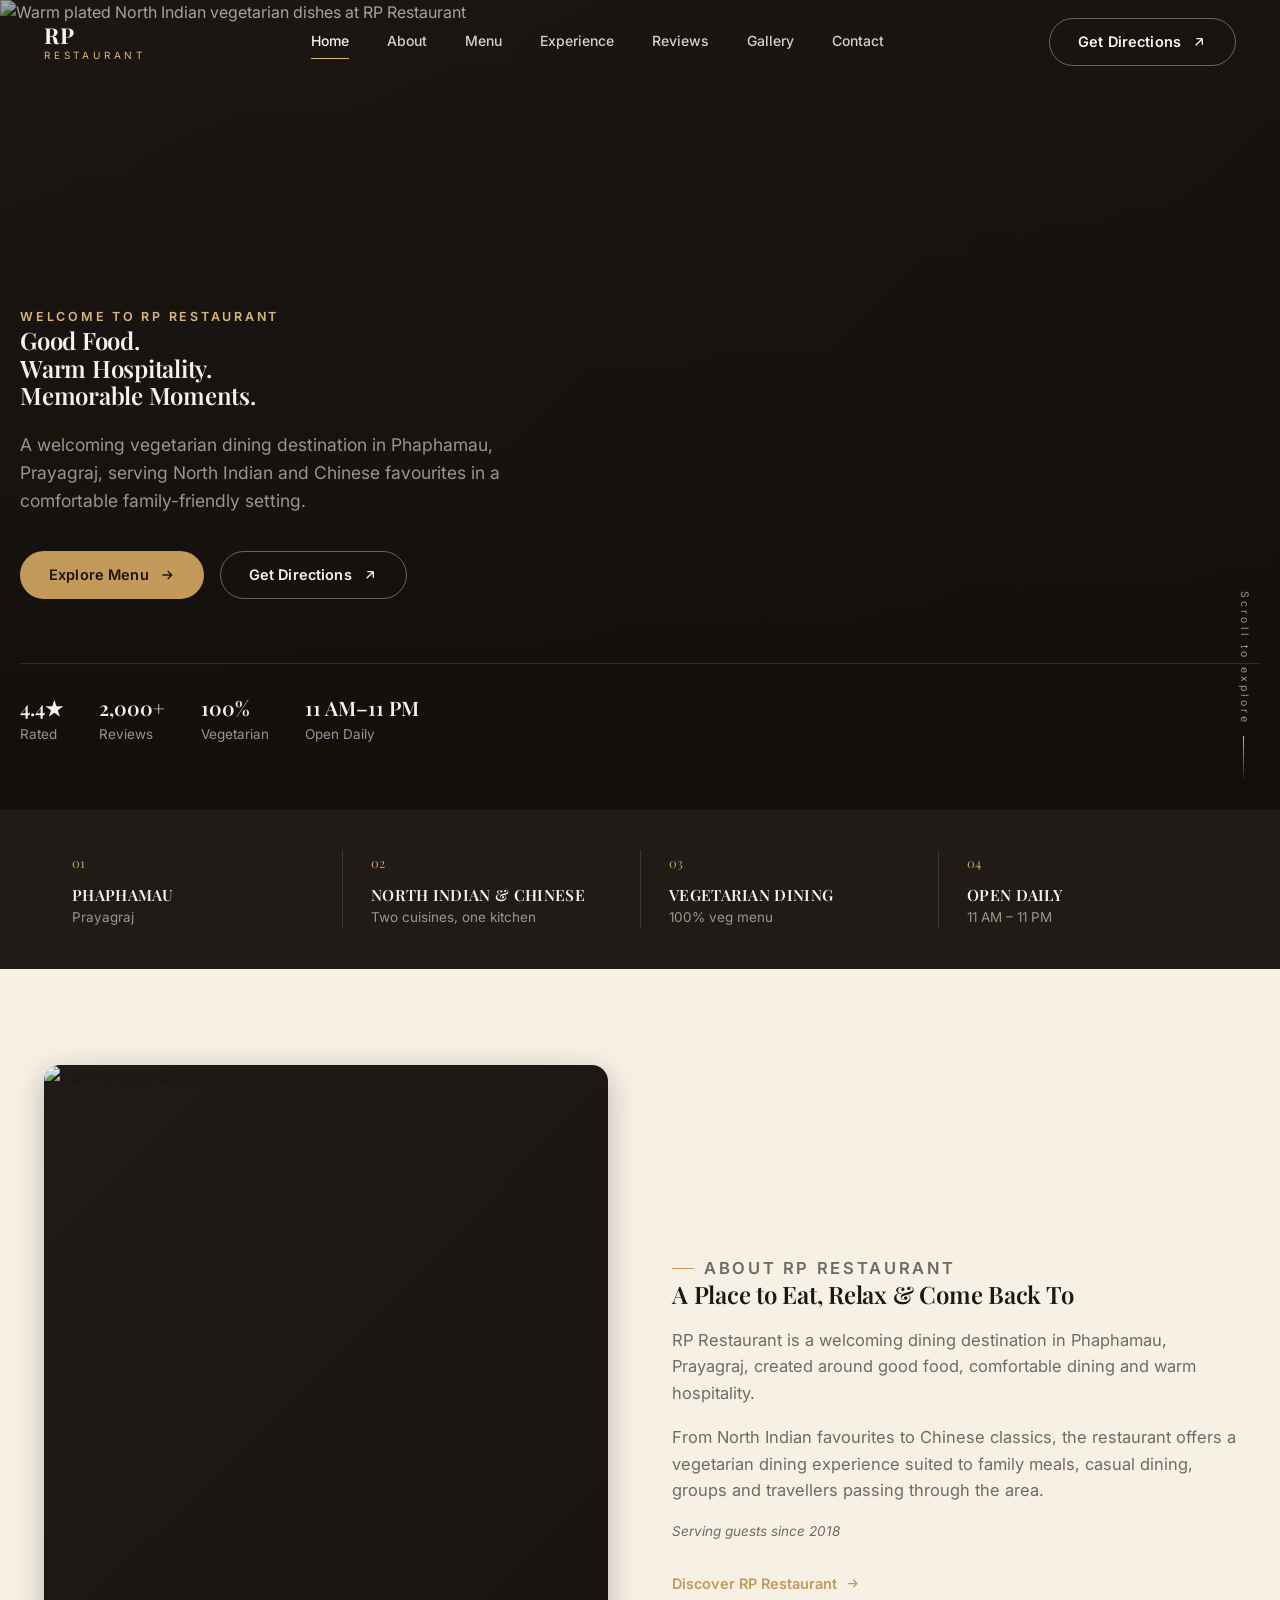
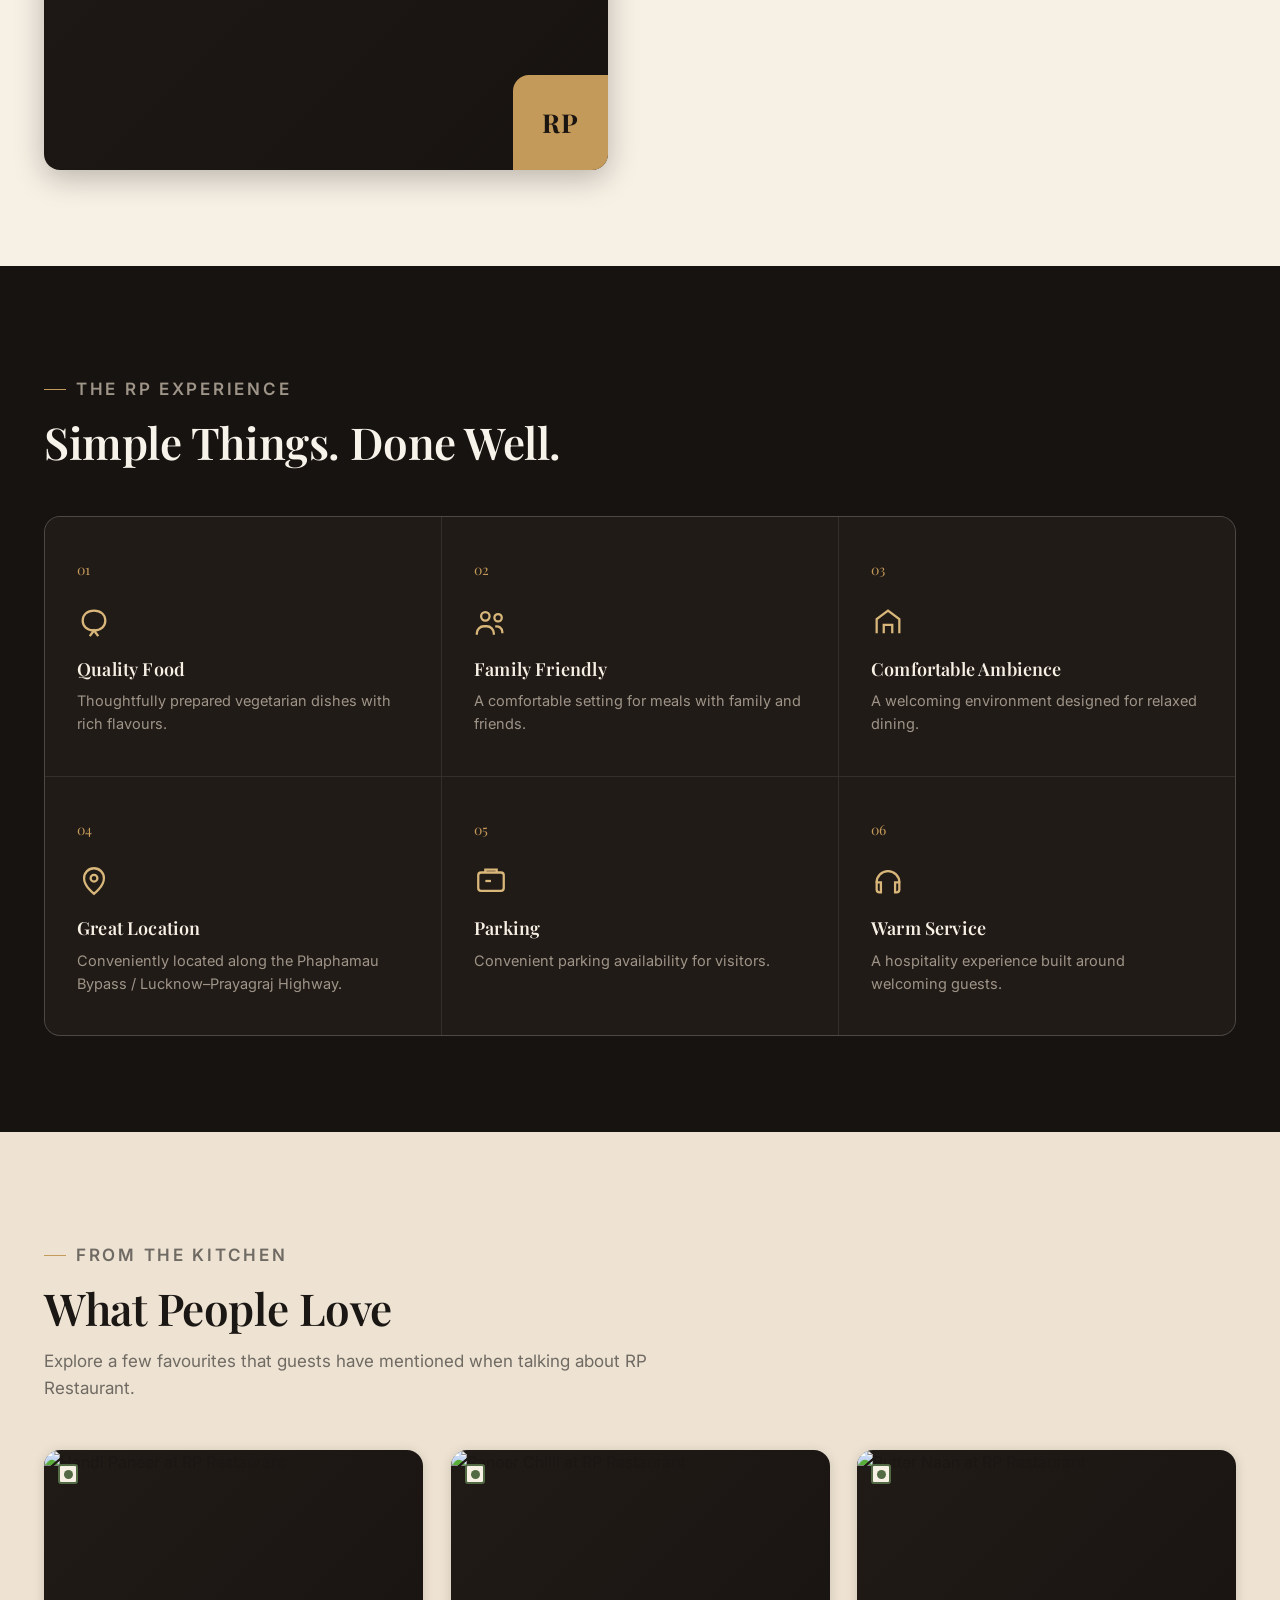
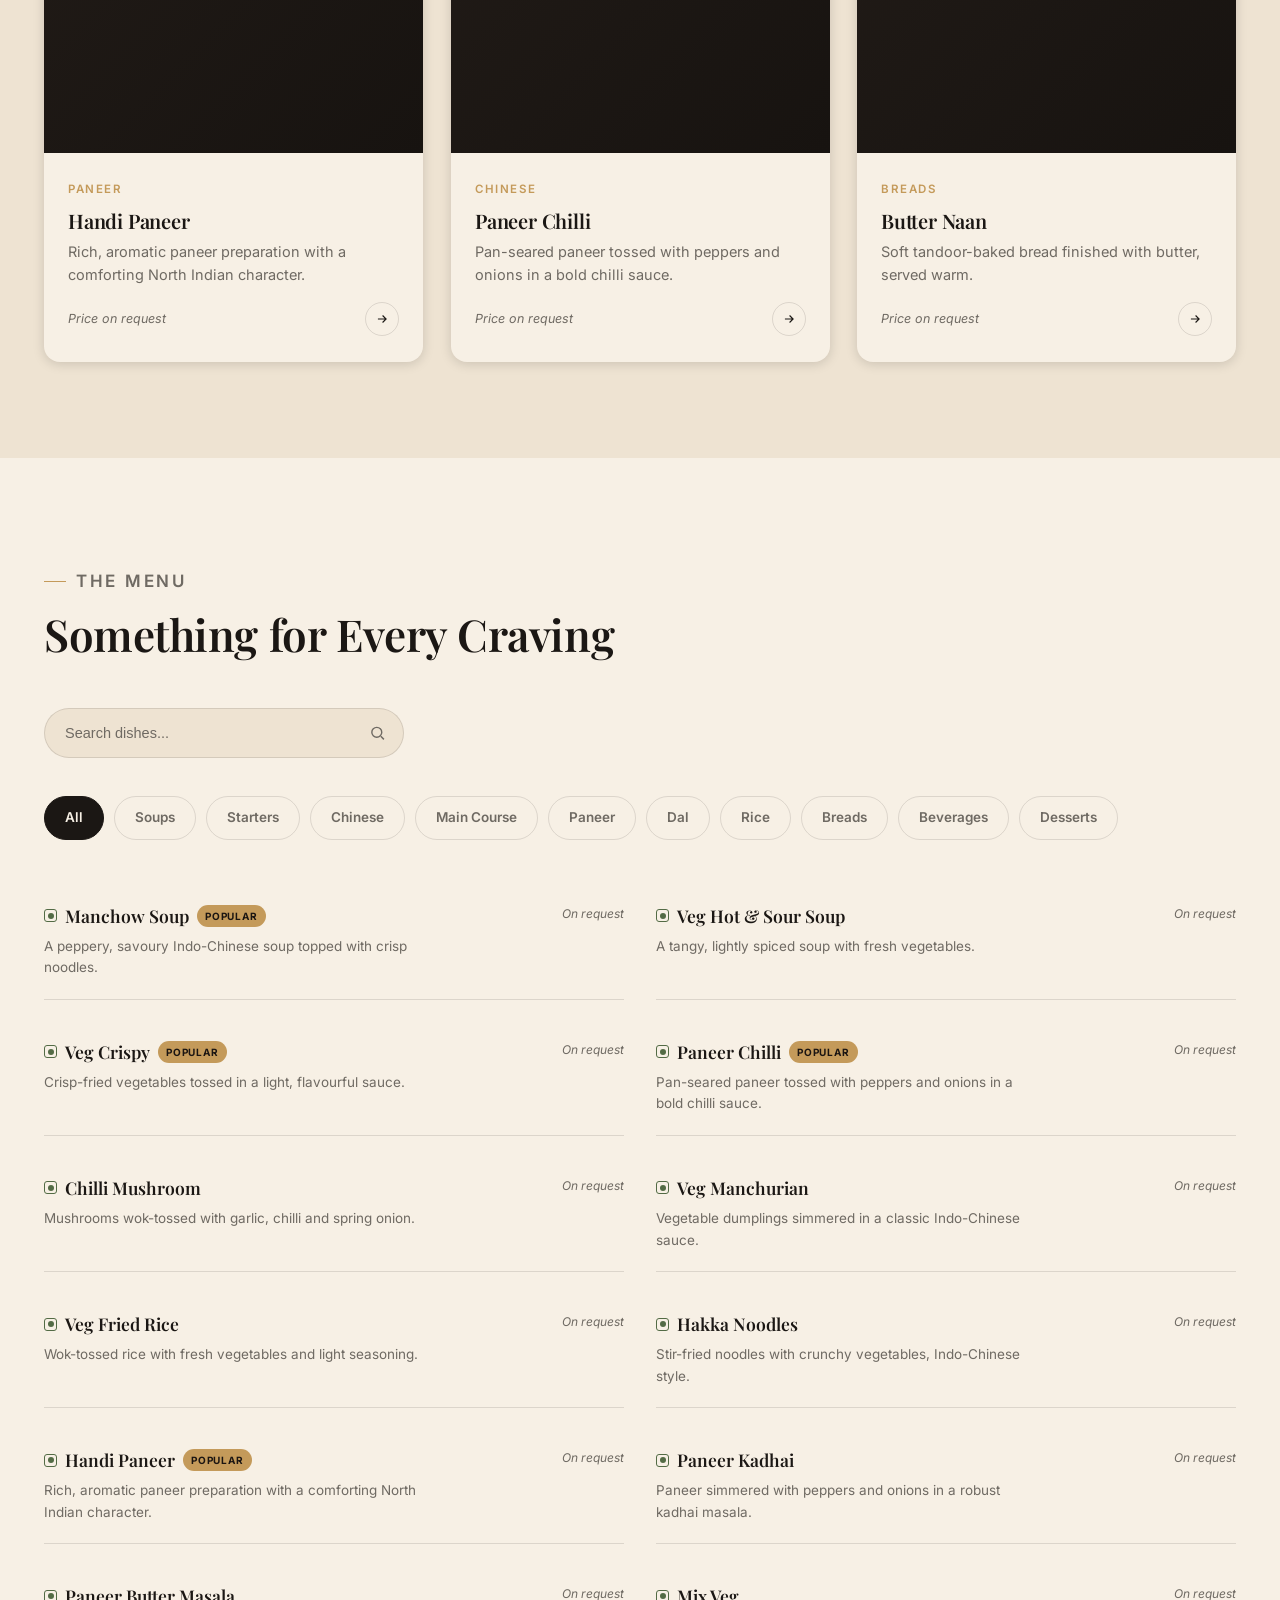
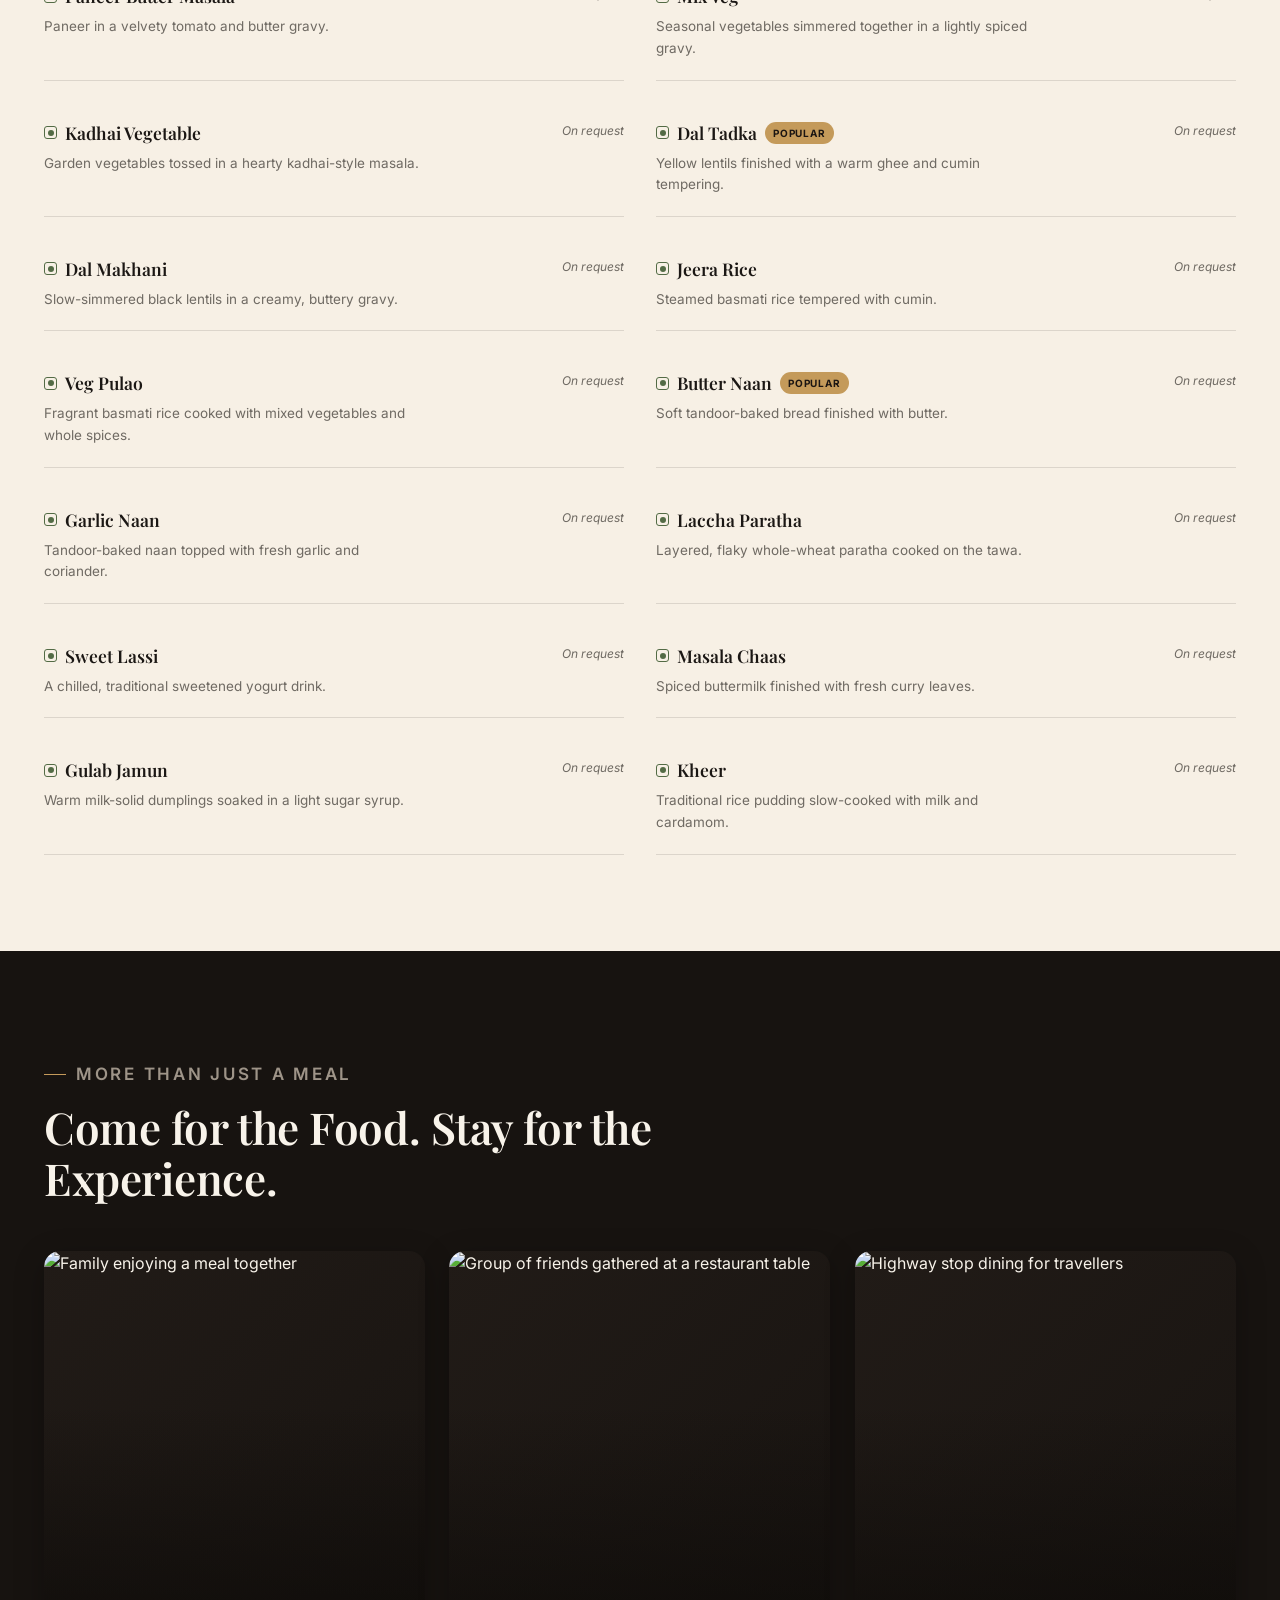
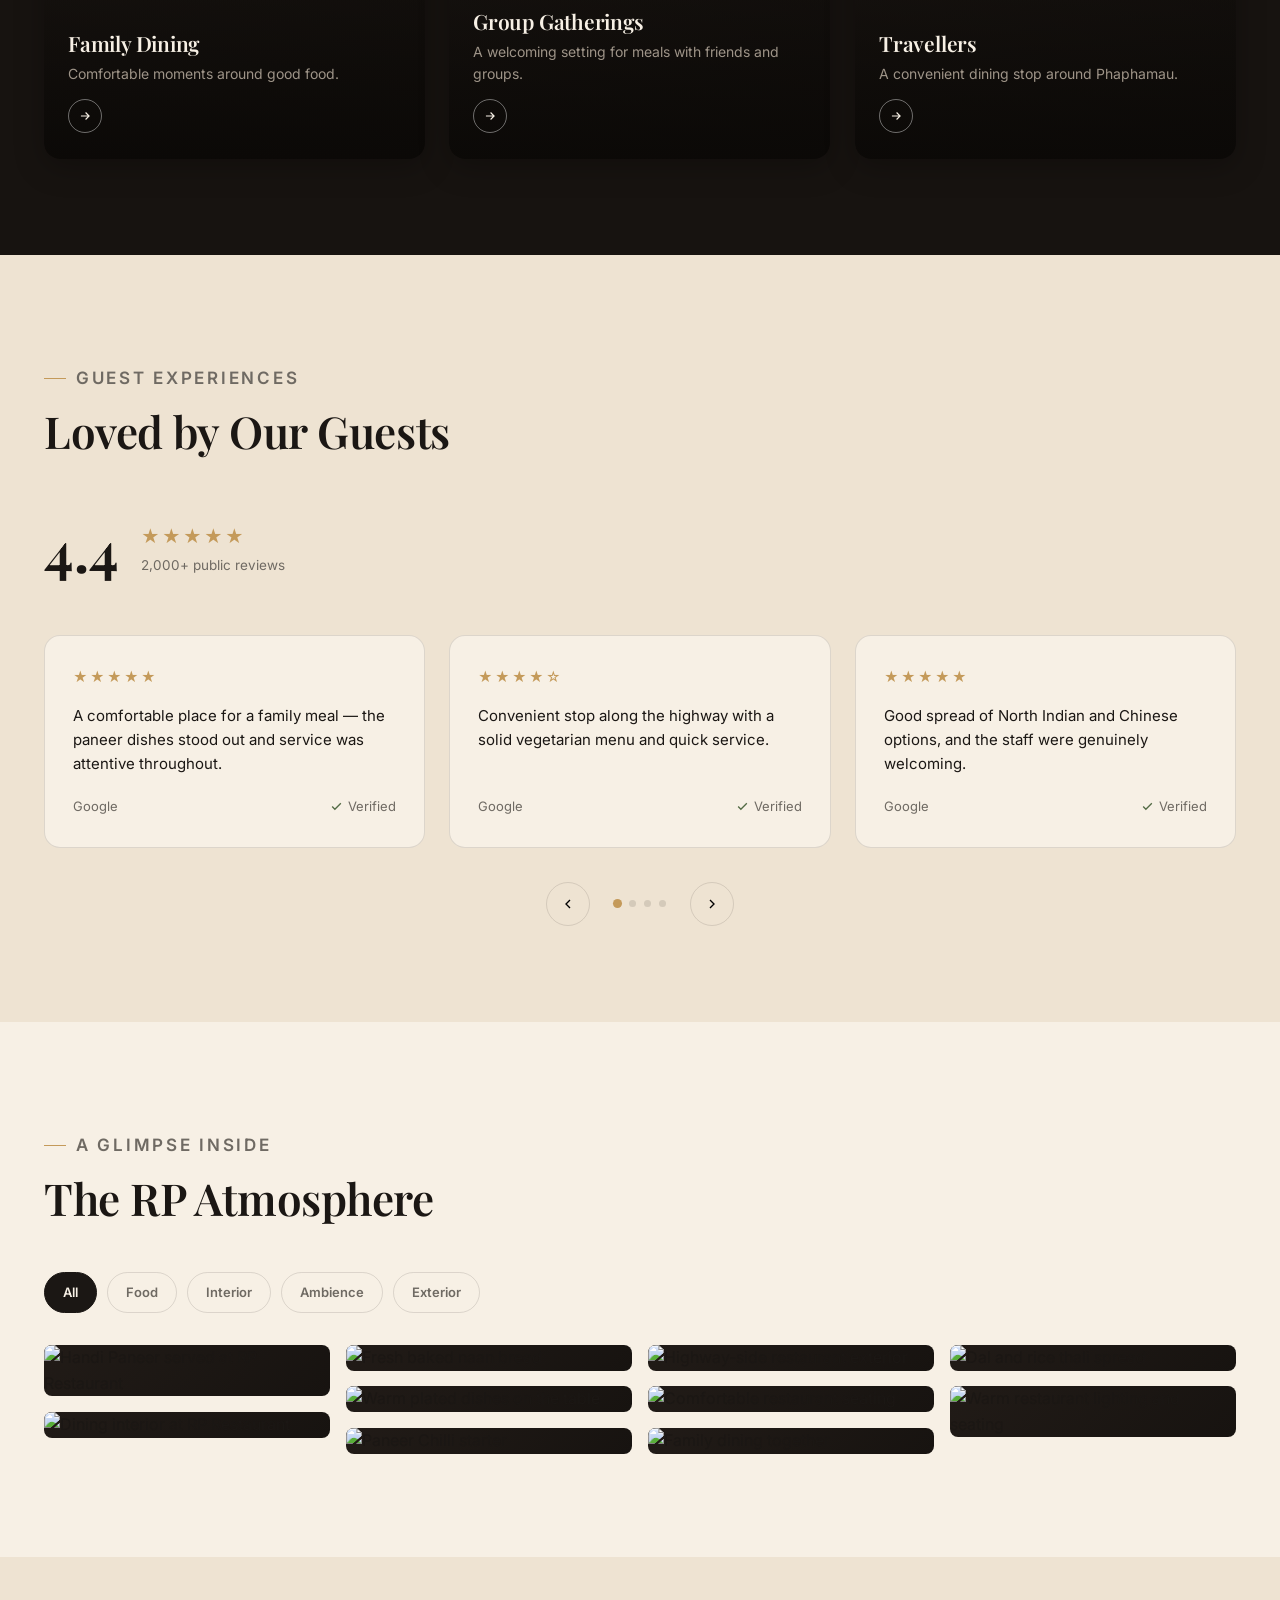
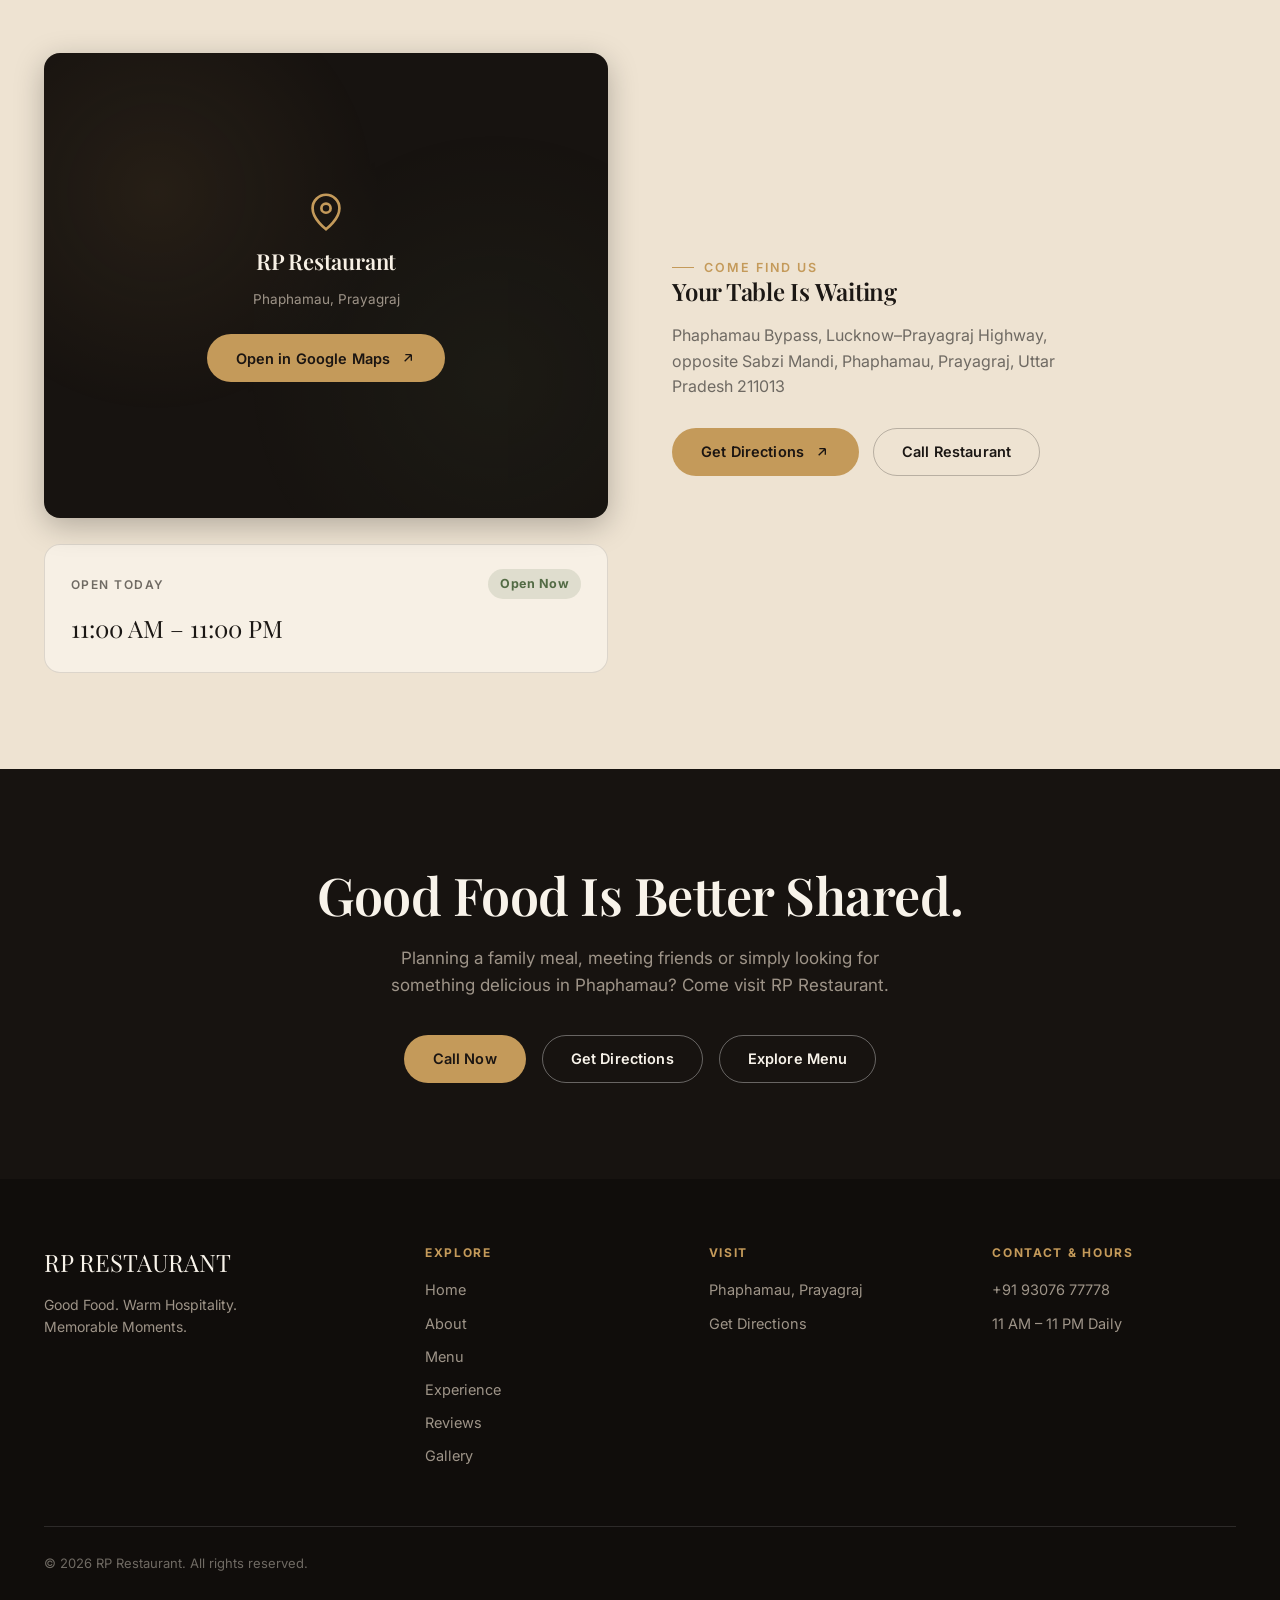
==== commit e6328368: "Update index.html" ====
--- a/index.html
+++ b/index.html
@@ -1,360 +1,1559 @@
 <!DOCTYPE html>
 <html lang="en">
 <head>
-  <meta charset="UTF-8">
-  <meta name="viewport" content="width=device-width, initial-scale=1.0, maximum-scale=1.0, user-scalable=no">
-  <title>apykart – Earn Via Shop & Create</title>
-  <!-- Google Fonts -->
-  <link rel="preconnect" href="https://fonts.googleapis.com">
-  <link href="https://fonts.googleapis.com/css2?family=Inter:ital,opsz,wght@0,14..32,300;0,14..32,400;0,14..32,500;0,14..32,600;0,14..32,700;0,14..32,800;0,14..32,900;1,14..32,400&family=Plus+Jakarta+Sans:wght@500;600;700;800;900&display=swap" rel="stylesheet">
-  <!-- ===== style.css (connected) ===== -->
-  <link rel="stylesheet" href="style.css">
-  <style>
-    /* minimal fallback + overrides (style.css is primary) */
-    * { margin: 0; padding: 0; box-sizing: border-box; }
-    body { font-family: 'Inter', sans-serif; background: #0b0e14; color: #f1f5f9; }
-    .page { display: none; }
-    .page.active { display: block; }
-    #app { max-width: 480px; margin: 0 auto; background: #0f1219; min-height: 100vh; position: relative; padding-bottom: 80px; }
-    .bottom-nav { position: fixed; bottom: 0; left: 0; right: 0; max-width: 480px; margin: 0 auto; background: #141a24; backdrop-filter: blur(12px); display: flex; border-top: 1px solid #2a3344; z-index: 50; }
-    /* rest is in style.css */
-  </style>
+<meta charset="UTF-8">
+<meta name="viewport" content="width=device-width, initial-scale=1.0, viewport-fit=cover">
+<title>RP Restaurant Phaphamau, Prayagraj | Vegetarian North Indian & Chinese Restaurant</title>
+<meta name="description" content="Visit RP Restaurant in Phaphamau, Prayagraj for vegetarian North Indian and Chinese cuisine, comfortable dining, family meals and warm hospitality. Explore the menu, reviews, location and opening hours.">
+<meta name="robots" content="index, follow">
+<meta name="theme-color" content="#171310">
+<link rel="canonical" href="https://www.rprestaurant.example/">
+
+<!-- Open Graph -->
+<meta property="og:title" content="RP Restaurant — Phaphamau, Prayagraj">
+<meta property="og:description" content="A welcoming vegetarian dining destination in Phaphamau, Prayagraj, serving North Indian and Chinese favourites.">
+<meta property="og:type" content="restaurant">
+<meta property="og:image" content="https://images.unsplash.com/photo-1517248135467-4c7edcad34c4?auto=format&fit=crop&w=1200&q=80">
+<meta property="og:url" content="https://www.rprestaurant.example/">
+
+<!-- Twitter -->
+<meta name="twitter:card" content="summary_large_image">
+<meta name="twitter:title" content="RP Restaurant — Phaphamau, Prayagraj">
+<meta name="twitter:description" content="Vegetarian North Indian & Chinese dining in Phaphamau, Prayagraj.">
+<meta name="twitter:image" content="https://images.unsplash.com/photo-1517248135467-4c7edcad34c4?auto=format&fit=crop&w=1200&q=80">
+
+<link rel="icon" href="data:image/svg+xml,%3Csvg xmlns='http://www.w3.org/2000/svg' viewBox='0 0 100 100'%3E%3Crect width='100' height='100' rx='20' fill='%23171310'/%3E%3Ctext x='50' y='64' font-size='46' text-anchor='middle' fill='%23c49a5a' font-family='Georgia,serif'%3ERP%3C/text%3E%3C/svg%3E">
+
+<link rel="preconnect" href="https://fonts.googleapis.com">
+<link rel="preconnect" href="https://fonts.gstatic.com" crossorigin>
+<link href="https://fonts.googleapis.com/css2?family=Playfair+Display:ital,wght@0,500;0,600;0,700;1,500&family=Inter:wght@400;500;600;700&display=swap" rel="stylesheet">
+
+<script type="application/ld+json">
+{
+  "@context": "https://schema.org",
+  "@type": "Restaurant",
+  "name": "RP Restaurant",
+  "telephone": "+91 93076 77778",
+  "address": {
+    "@type": "PostalAddress",
+    "streetAddress": "Phaphamau Bypass, Lucknow–Prayagraj Highway, opposite Sabzi Mandi",
+    "addressLocality": "Phaphamau, Prayagraj",
+    "addressRegion": "Uttar Pradesh",
+    "postalCode": "211013",
+    "addressCountry": "IN"
+  },
+  "servesCuisine": ["Vegetarian", "North Indian", "Chinese"],
+  "priceRange": "₹200–₹400",
+  "url": "https://www.rprestaurant.example/",
+  "openingHours": "Mo-Su 11:00-23:00"
+}
+</script>
+
+<style>
+/* ============================= RESET ============================= */
+*, *::before, *::after { box-sizing: border-box; margin: 0; padding: 0; }
+html { scroll-behavior: smooth; }
+img { max-width: 100%; display: block; }
+a { color: inherit; text-decoration: none; }
+button { font: inherit; cursor: pointer; }
+ul { list-style: none; }
+
+/* ============================= TOKENS ============================= */
+:root{
+  --bg-dark: #171310;
+  --bg-dark-soft: #211b17;
+  --bg-dark-softer: #2a231d;
+  --cream: #f7f0e5;
+  --cream-soft: #eee3d2;
+  --gold: #c49a5a;
+  --gold-light: #d9b77a;
+  --green: #536b45;
+  --text-dark: #1b1714;
+  --text-light: #f8f3ea;
+  --muted: #9e9488;
+  --muted-dark: #6f6a63;
+  --border: rgba(255,255,255,.12);
+  --border-dark: rgba(27,23,20,.12);
+
+  --font-display: 'Playfair Display', Georgia, serif;
+  --font-body: 'Inter', -apple-system, BlinkMacSystemFont, sans-serif;
+
+  --container: 1240px;
+  --radius-sm: 4px;
+  --radius-md: 8px;
+  --radius-lg: 16px;
+
+  --space-1: 8px;
+  --space-2: 16px;
+  --space-3: 24px;
+  --space-4: 32px;
+  --space-5: 48px;
+  --space-6: 64px;
+  --space-7: 96px;
+  --space-8: 128px;
+
+  --shadow-sm: 0 2px 12px rgba(0,0,0,.15);
+  --shadow-md: 0 8px 30px rgba(0,0,0,.25);
+  --shadow-lg: 0 20px 60px rgba(0,0,0,.35);
+
+  --ease: cubic-bezier(.16,.8,.24,1);
+  --nav-h: 84px;
+}
+
+@media (prefers-reduced-motion: reduce){
+  *{ animation-duration: 0.01ms !important; animation-iteration-count: 1 !important; transition-duration: 0.01ms !important; scroll-behavior: auto !important; }
+}
+
+html, body{ background: var(--cream); color: var(--text-dark); }
+body{ font-family: var(--font-body); font-size: 16px; line-height: 1.6; overflow-x: hidden; }
+body.no-scroll{ overflow: hidden; }
+
+h1,h2,h3,h4{ font-family: var(--font-display); font-weight: 600; line-height: 1.15; letter-spacing: -0.01em; }
+
+.eyebrow{
+  display: inline-flex; align-items: center; gap: 10px;
+  font-size: 12.5px; font-weight: 600; letter-spacing: 0.16em; text-transform: uppercase;
+  color: var(--gold);
+}
+.eyebrow::before{ content:""; width: 22px; height: 1px; background: var(--gold); display: inline-block; }
+
+.container{ max-width: var(--container); margin: 0 auto; padding: 0 24px; }
+@media (max-width: 640px){ .container{ padding: 0 20px; } }
+
+section{ position: relative; }
+.section-pad{ padding: var(--space-7) 0; }
+@media (max-width: 768px){ .section-pad{ padding: var(--space-6) 0; } }
+
+.section-head{ max-width: 640px; margin-bottom: var(--space-5); }
+.section-head h2{ font-size: clamp(30px, 4vw, 44px); margin-top: 14px; }
+.section-head p{ margin-top: 14px; color: var(--muted-dark); font-size: 17px; }
+.section-head.center{ margin-left: auto; margin-right: auto; text-align: center; }
+.section-head.on-dark p{ color: var(--muted); }
+
+/* focus visibility */
+a:focus-visible, button:focus-visible, input:focus-visible{
+  outline: 2px solid var(--gold-light); outline-offset: 3px; border-radius: 4px;
+}
+
+/* ============================= REVEAL ============================= */
+.reveal{ opacity: 0; will-change: transform, opacity; transition: opacity .8s var(--ease), transform .8s var(--ease); }
+.reveal.fade-up{ transform: translateY(28px); }
+.reveal.fade-left{ transform: translateX(-32px); }
+.reveal.fade-right{ transform: translateX(32px); }
+.reveal.scale{ transform: scale(.94); }
+.reveal.visible{ opacity: 1; transform: none; }
+
+/* ============================= BUTTONS ============================= */
+.btn{
+  display: inline-flex; align-items: center; justify-content: center; gap: 10px;
+  min-height: 48px; padding: 0 28px; border-radius: 999px;
+  font-weight: 600; font-size: 14.5px; letter-spacing: 0.01em;
+  border: 1px solid transparent; white-space: nowrap;
+  transition: transform .35s var(--ease), background .3s var(--ease), border-color .3s var(--ease), color .3s var(--ease);
+}
+.btn svg{ width: 16px; height: 16px; transition: transform .35s var(--ease); }
+.btn:hover svg{ transform: translate(3px,-2px); }
+.btn:active{ transform: scale(.97); }
+
+.btn-primary{ background: var(--gold); color: #1b1512; }
+.btn-primary:hover{ background: var(--gold-light); }
+
+.btn-secondary{ background: transparent; color: var(--text-light); border-color: rgba(255,255,255,.35); }
+.btn-secondary:hover{ border-color: var(--gold-light); color: var(--gold-light); }
+
+.btn-secondary.on-light{ color: var(--text-dark); border-color: rgba(27,23,20,.25); }
+.btn-secondary.on-light:hover{ border-color: var(--gold); color: #7a5d29; }
+
+.btn-text{
+  display: inline-flex; align-items: center; gap: 8px; font-weight: 600; font-size: 14.5px;
+  color: var(--gold); border-bottom: 1px solid transparent; padding-bottom: 2px;
+}
+.btn-text svg{ width: 15px; height: 15px; transition: transform .3s var(--ease); }
+.btn-text:hover svg{ transform: translateX(4px); }
+
+/* ============================= LOADER ============================= */
+#loader{
+  position: fixed; inset: 0; z-index: 999; background: var(--bg-dark);
+  display: flex; align-items: center; justify-content: center; flex-direction: column; gap: 14px;
+  transition: opacity .6s var(--ease), visibility .6s var(--ease);
+}
+#loader.hidden{ opacity: 0; visibility: hidden; pointer-events: none; }
+.loader-mark{ font-family: var(--font-display); color: var(--cream); text-align: center; letter-spacing: .05em; }
+.loader-mark .l1{ font-size: 34px; display:block; }
+.loader-mark .l2{ font-size: 13px; letter-spacing: .4em; color: var(--gold); margin-top: 4px; }
+.loader-bar{ width: 140px; height: 2px; background: rgba(255,255,255,.15); overflow: hidden; border-radius: 2px; }
+.loader-bar::after{
+  content:""; display: block; width: 40%; height: 100%; background: var(--gold);
+  animation: loaderMove 1.1s ease-in-out infinite;
+}
+@keyframes loaderMove{ 0%{ transform: translateX(-100%);} 50%{ transform: translateX(150%);} 100%{ transform: translateX(320%);} }
+
+/* ============================= NAVBAR ============================= */
+#navbar{
+  position: fixed; top: 0; left: 0; right: 0; z-index: 500;
+  height: var(--nav-h); display: flex; align-items: center;
+  background: transparent; border-bottom: 1px solid transparent;
+  transition: background .4s var(--ease), border-color .4s var(--ease), box-shadow .4s var(--ease), height .3s var(--ease);
+}
+#navbar.scrolled{
+  background: rgba(23,19,16,.86); backdrop-filter: blur(14px); -webkit-backdrop-filter: blur(14px);
+  border-bottom: 1px solid var(--border); box-shadow: var(--shadow-sm); height: 72px;
+}
+.nav-inner{ display: flex; align-items: center; justify-content: space-between; width: 100%; }
+.nav-logo{ display: flex; flex-direction: column; line-height: 1; color: var(--text-light); }
+.nav-logo .l1{ font-family: var(--font-display); font-size: 22px; font-weight: 700; letter-spacing: .03em; }
+.nav-logo .l2{ font-size: 10px; letter-spacing: .38em; color: var(--gold-light); margin-top: 4px; }
+
+.nav-links{ display: flex; align-items: center; gap: 38px; }
+.nav-links a{
+  font-size: 14px; font-weight: 500; color: var(--text-light); opacity: .85;
+  position: relative; padding: 6px 0;
+}
+.nav-links a::after{
+  content:""; position: absolute; left: 0; bottom: 0; width: 0; height: 1px; background: var(--gold-light);
+  transition: width .3s var(--ease);
+}
+.nav-links a:hover, .nav-links a.active{ opacity: 1; }
+.nav-links a:hover::after, .nav-links a.active::after{ width: 100%; }
+
+.nav-right{ display: flex; align-items: center; gap: 18px; }
+.nav-cta{ display: inline-flex; }
+.hamburger{
+  display: none; flex-direction: column; gap: 5px; width: 26px; background: transparent; border: none; padding: 6px;
+}
+.hamburger span{ display:block; width: 100%; height: 2px; background: var(--text-light); border-radius: 2px; transition: transform .35s var(--ease), opacity .35s var(--ease); }
+.hamburger.open span:nth-child(1){ transform: translateY(7px) rotate(45deg); }
+.hamburger.open span:nth-child(2){ opacity: 0; }
+.hamburger.open span:nth-child(3){ transform: translateY(-7px) rotate(-45deg); }
+
+@media (max-width: 980px){
+  .nav-links{ display: none; }
+  .nav-cta.desktop-only{ display: none; }
+  .hamburger{ display: flex; }
+}
+
+/* Mobile menu */
+#mobile-menu{
+  position: fixed; inset: 0; z-index: 490; background: var(--bg-dark);
+  display: flex; flex-direction: column; justify-content: center; padding: 100px 32px 40px;
+  transform: translateY(-100%); transition: transform .5s var(--ease);
+}
+#mobile-menu.open{ transform: translateY(0); }
+#mobile-menu ul{ display: flex; flex-direction: column; gap: 8px; }
+#mobile-menu a{
+  font-family: var(--font-display); font-size: 30px; color: var(--text-light);
+  padding: 14px 0; border-bottom: 1px solid var(--border);
+}
+#mobile-menu .mobile-cta{ margin-top: 32px; display: flex; flex-direction: column; gap: 14px; }
+
+/* ============================= HERO ============================= */
+#hero{
+  min-height: 90vh; position: relative; display: flex; align-items: flex-end;
+  color: var(--text-light); overflow: hidden; background: var(--bg-dark);
+}
+.hero-media{ position: absolute; inset: 0; overflow: hidden; }
+.hero-media img{
+  width: 100%; height: 100%; object-fit: cover;
+  animation: kenburns 22s ease-in-out infinite alternate;
+  transform-origin: center;
+}
+@keyframes kenburns{ 0%{ transform: scale(1) translate(0,0);} 100%{ transform: scale(1.12) translate(-1%,-1%);} }
+.hero-media::after{
+  content:""; position: absolute; inset: 0;
+  background: linear-gradient(180deg, rgba(17,14,11,.35) 0%, rgba(17,14,11,.55) 55%, rgba(17,14,11,.95) 100%);
+}
+.hero-inner{ position: relative; z-index: 2; padding: 160px 0 64px; width: 100%; }
+.hero-eyebrow{ color: var(--gold-light); font-size: 12.5px; font-weight: 600; letter-spacing: .22em; text-transform: uppercase; }
+.hero h1{ font-size: clamp(38px, 6vw, 74px); margin-top: 18px; max-width: 780px; color: var(--cream); }
+.hero-sub{ margin-top: 22px; max-width: 520px; font-size: 17.5px; color: var(--muted); }
+.hero-ctas{ display: flex; gap: 16px; margin-top: 36px; flex-wrap: wrap; }
+.hero-trust{
+  display: flex; gap: 36px; margin-top: 64px; flex-wrap: wrap; padding-top: 28px; border-top: 1px solid var(--border);
+}
+.hero-trust .item{ font-size: 13.5px; color: var(--muted); }
+.hero-trust .item strong{ display: block; font-family: var(--font-display); font-size: 20px; color: var(--cream); font-weight: 600; }
+
+.scroll-indicator{
+  position: absolute; right: 28px; bottom: 28px; z-index: 2; display: flex; flex-direction: column; align-items: center; gap: 10px;
+  color: var(--muted); font-size: 10.5px; letter-spacing: .3em;
+}
+.scroll-indicator span{ writing-mode: vertical-rl; }
+.scroll-indicator .dot{
+  width: 1px; height: 46px; background: linear-gradient(var(--gold-light), transparent);
+  position: relative; overflow: hidden;
+}
+.scroll-indicator .dot::after{
+  content:""; position: absolute; top: -46px; left: 0; width: 100%; height: 46px; background: var(--gold-light);
+  animation: scrollDown 2.2s ease-in-out infinite;
+}
+@keyframes scrollDown{ 0%{ top: -46px;} 100%{ top: 46px;} }
+
+@media (max-width: 640px){
+  #hero{ min-height: 86vh; align-items: flex-end; }
+  .hero-inner{ padding: 140px 0 48px; }
+  .hero-trust{ gap: 22px; }
+  .scroll-indicator{ display: none; }
+}
+
+/* ============================= TRUST STRIP ============================= */
+#trust-strip{ background: var(--bg-dark-soft); color: var(--text-light); padding: 40px 0; }
+.trust-grid{ display: grid; grid-template-columns: repeat(4, 1fr); }
+.trust-item{ padding: 0 28px; position: relative; }
+.trust-item + .trust-item{ border-left: 1px solid var(--border); }
+.trust-num{ font-family: var(--font-display); color: var(--gold); font-size: 13px; }
+.trust-item h4{ margin-top: 10px; font-size: 15.5px; letter-spacing: .02em; text-transform: uppercase; color: var(--cream); }
+.trust-item p{ margin-top: 4px; font-size: 13.5px; color: var(--muted); }
+
+@media (max-width: 768px){
+  .trust-grid{ grid-template-columns: repeat(2, 1fr); gap: 28px 0; }
+  .trust-item{ padding: 0 16px; }
+  .trust-item:nth-child(odd){ border-left: none; }
+  .trust-item:nth-child(3), .trust-item:nth-child(4){ border-top: 1px solid var(--border); padding-top: 24px; }
+}
+
+/* ============================= ABOUT ============================= */
+#about{ background: var(--cream); }
+.about-grid{ display: grid; grid-template-columns: 1fr 1fr; gap: var(--space-6); align-items: center; }
+.about-media{ position: relative; border-radius: var(--radius-lg); overflow: hidden; aspect-ratio: 4/5; box-shadow: var(--shadow-md); }
+.about-media img{ width: 100%; height: 100%; object-fit: cover; transition: transform .8s var(--ease); }
+.about-media:hover img{ transform: scale(1.04); }
+.about-badge{
+  position: absolute; bottom: -1px; right: -1px; background: var(--gold); color: #1b1512;
+  width: 96px; height: 96px; border-radius: var(--radius-lg) 0 0 0;
+  display: flex; align-items: center; justify-content: center;
+  font-family: var(--font-display); font-size: 26px; font-weight: 700; letter-spacing: .04em;
+}
+.about-content .since{ display: inline-block; margin-top: 18px; font-size: 13.5px; color: var(--muted-dark); font-style: italic; }
+.about-content p{ margin-top: 18px; color: var(--muted-dark); font-size: 16.5px; }
+.about-content .btn-text{ margin-top: 28px; }
+
+@media (max-width: 860px){
+  .about-grid{ grid-template-columns: 1fr; gap: 40px; }
+  .about-media{ aspect-ratio: 16/11; }
+}
+
+/* ============================= WHY RP ============================= */
+#why{ background: var(--bg-dark); color: var(--text-light); }
+.feature-grid{ display: grid; grid-template-columns: repeat(3, 1fr); gap: 1px; background: var(--border); border: 1px solid var(--border); border-radius: var(--radius-lg); overflow: hidden; }
+.feature-card{
+  background: var(--bg-dark-soft); padding: 40px 32px; transition: background .4s var(--ease);
+  position: relative;
+}
+.feature-card:hover{ background: var(--bg-dark-softer); }
+.feature-num{ font-family: var(--font-display); font-size: 14px; color: var(--gold); transition: transform .4s var(--ease); }
+.feature-card:hover .feature-num{ transform: translateX(6px); }
+.feature-icon{ width: 34px; height: 34px; margin-top: 22px; color: var(--gold-light); }
+.feature-icon svg{ width: 100%; height: 100%; }
+.feature-card h4{ margin-top: 20px; font-size: 18px; letter-spacing: .01em; color: var(--cream); }
+.feature-card p{ margin-top: 10px; font-size: 14.5px; color: var(--muted); line-height: 1.6; }
+
+@media (max-width: 860px){ .feature-grid{ grid-template-columns: 1fr 1fr; } }
+@media (max-width: 560px){ .feature-grid{ grid-template-columns: 1fr; } }
+
+/* ============================= SIGNATURE DISHES ============================= */
+#dishes{ background: var(--cream-soft); }
+.dish-scroller{ display: grid; grid-template-columns: repeat(3, 1fr); gap: 28px; }
+.dish-card{
+  background: var(--cream); border-radius: var(--radius-lg); overflow: hidden; box-shadow: var(--shadow-sm);
+  transition: transform .5s var(--ease), box-shadow .5s var(--ease);
+}
+.dish-card:hover{ transform: translateY(-6px); box-shadow: var(--shadow-md); }
+.dish-media{ aspect-ratio: 5/4; overflow: hidden; position: relative; }
+.dish-media img{ width: 100%; height: 100%; object-fit: cover; transition: transform .7s var(--ease); }
+.dish-card:hover .dish-media img{ transform: scale(1.08); }
+.dish-veg{
+  position: absolute; top: 14px; left: 14px; width: 20px; height: 20px; background: var(--cream);
+  border: 2px solid var(--green); border-radius: 3px; display: flex; align-items: center; justify-content: center;
+}
+.dish-veg::after{ content:""; width: 9px; height: 9px; border-radius: 50%; background: var(--green); }
+.dish-body{ padding: 22px 24px 26px; }
+.dish-cat{ font-size: 11.5px; letter-spacing: .14em; text-transform: uppercase; color: var(--gold); font-weight: 600; }
+.dish-body h4{ margin-top: 8px; font-size: 20px; }
+.dish-body p{ margin-top: 8px; font-size: 14.5px; color: var(--muted-dark); }
+.dish-foot{ margin-top: 16px; display: flex; align-items: center; justify-content: space-between; }
+.dish-price{ font-family: var(--font-display); font-size: 15px; color: var(--text-dark); }
+.dish-price.na{ font-size: 12.5px; color: var(--muted-dark); font-style: italic; font-family: var(--font-body); }
+.dish-arrow{ width: 34px; height: 34px; border-radius: 50%; border: 1px solid var(--border-dark); display: flex; align-items: center; justify-content: center; transition: background .3s var(--ease), transform .3s var(--ease); }
+.dish-arrow svg{ width: 14px; height: 14px; }
+.dish-card:hover .dish-arrow{ background: var(--gold); border-color: var(--gold); transform: rotate(45deg); }
+
+@media (max-width: 900px){ .dish-scroller{ grid-template-columns: 1fr 1fr; } }
+@media (max-width: 560px){ .dish-scroller{ grid-template-columns: 1fr; } }
+
+/* ============================= MENU ============================= */
+#menu{ background: var(--cream); }
+.menu-search{
+  position: relative; max-width: 360px; margin-bottom: 32px;
+}
+.menu-search input{
+  width: 100%; height: 50px; border-radius: 999px; border: 1px solid var(--border-dark);
+  background: var(--cream-soft); padding: 0 46px 0 20px; font-size: 14.5px; color: var(--text-dark);
+  transition: border-color .3s var(--ease), background .3s var(--ease);
+}
+.menu-search input::placeholder{ color: var(--muted-dark); }
+.menu-search input:focus{ border-color: var(--gold); background: var(--cream); outline: none; }
+.menu-search svg{ position: absolute; right: 18px; top: 50%; transform: translateY(-50%); width: 17px; height: 17px; color: var(--muted-dark); pointer-events: none; }
+.menu-search .clear-btn{
+  position: absolute; right: 44px; top: 50%; transform: translateY(-50%); background: none; border: none; color: var(--muted-dark);
+  font-size: 18px; line-height: 1; display: none; padding: 4px;
+}
+.menu-search.has-text .clear-btn{ display: block; }
+.menu-search.has-text svg{ display: none; }
+
+.menu-tabs{
+  display: flex; gap: 10px; overflow-x: auto; padding-bottom: 6px; margin-bottom: 36px;
+  scrollbar-width: none; position: sticky; top: 72px; background: var(--cream); z-index: 10; padding-top: 6px;
+}
+.menu-tabs::-webkit-scrollbar{ display: none; }
+.menu-tab{
+  flex: 0 0 auto; padding: 10px 20px; border-radius: 999px; border: 1px solid var(--border-dark);
+  font-size: 13.5px; font-weight: 600; color: var(--muted-dark); background: transparent; white-space: nowrap;
+  transition: all .3s var(--ease);
+}
+.menu-tab.active, .menu-tab:hover{ background: var(--text-dark); color: var(--cream); border-color: var(--text-dark); }
+
+.menu-grid{ display: grid; grid-template-columns: 1fr 1fr; gap: 18px 32px; }
+.menu-item{
+  display: flex; justify-content: space-between; gap: 16px; padding: 20px 0; border-bottom: 1px solid var(--border-dark);
+  transition: opacity .4s var(--ease), transform .4s var(--ease);
+}
+.menu-item .mi-left{ flex: 1; }
+.menu-item h5{ font-family: var(--font-display); font-size: 17.5px; font-weight: 600; display: flex; align-items: center; gap: 8px; }
+.menu-item .mi-veg{ width: 13px; height: 13px; border: 1.5px solid var(--green); border-radius: 3px; display: inline-flex; align-items: center; justify-content: center; flex: 0 0 auto; }
+.menu-item .mi-veg::after{ content:""; width: 6px; height: 6px; border-radius: 50%; background: var(--green); }
+.menu-item p{ margin-top: 6px; font-size: 13.5px; color: var(--muted-dark); max-width: 380px; }
+.menu-item .mi-price{ font-family: var(--font-display); font-size: 15px; white-space: nowrap; padding-top: 2px; }
+.menu-item .mi-price.na{ font-family: var(--font-body); font-size: 12px; color: var(--muted-dark); font-style: italic; }
+.menu-item.featured h5::after{ content: "Popular"; font-family: var(--font-body); font-size: 10px; letter-spacing: .08em; text-transform: uppercase; background: var(--gold); color: #1b1512; padding: 3px 8px; border-radius: 999px; font-weight: 700; }
+
+.menu-empty{ display: none; padding: 60px 0; text-align: center; color: var(--muted-dark); font-style: italic; grid-column: 1 / -1; }
+.menu-empty.show{ display: block; }
+
+@media (max-width: 720px){
+  .menu-grid{ grid-template-columns: 1fr; }
+  .menu-tabs{ top: 0; }
+}
+
+/* ============================= EXPERIENCE ============================= */
+#experience{ background: var(--bg-dark); color: var(--text-light); }
+.exp-grid{ display: grid; grid-template-columns: repeat(3, 1fr); gap: 24px; }
+.exp-card{
+  position: relative; border-radius: var(--radius-lg); overflow: hidden; aspect-ratio: 3/4; box-shadow: var(--shadow-md);
+}
+.exp-card img{ width: 100%; height: 100%; object-fit: cover; transition: transform .8s var(--ease); }
+.exp-card:hover img{ transform: scale(1.08); }
+.exp-card::after{ content:""; position: absolute; inset: 0; background: linear-gradient(180deg, rgba(0,0,0,0) 30%, rgba(10,8,6,.92) 100%); }
+.exp-body{ position: absolute; left: 0; right: 0; bottom: 0; padding: 26px 24px; z-index: 2; }
+.exp-body h4{ font-size: 21px; color: var(--cream); }
+.exp-body p{ margin-top: 8px; font-size: 14px; color: var(--muted); }
+.exp-arrow{ margin-top: 14px; width: 34px; height: 34px; border-radius: 50%; border: 1px solid rgba(255,255,255,.4); display: flex; align-items: center; justify-content: center; transition: transform .3s var(--ease), background .3s var(--ease); }
+.exp-arrow svg{ width: 14px; height: 14px; color: var(--cream); }
+.exp-card:hover .exp-arrow{ background: var(--gold); border-color: var(--gold); transform: rotate(45deg); }
+
+@media (max-width: 860px){ .exp-grid{ grid-template-columns: 1fr; } .exp-card{ aspect-ratio: 16/10; } }
+
+/* ============================= REVIEWS ============================= */
+#reviews{ background: var(--cream-soft); }
+.reviews-summary{ display: flex; align-items: center; gap: 22px; margin-bottom: 40px; flex-wrap: wrap; }
+.rating-big{ font-family: var(--font-display); font-size: 56px; font-weight: 700; }
+.rating-meta .stars{ color: var(--gold); font-size: 18px; letter-spacing: 2px; }
+.rating-meta p{ margin-top: 4px; font-size: 13.5px; color: var(--muted-dark); }
+
+.review-track-wrap{ position: relative; overflow: hidden; }
+.review-track{ display: flex; gap: 24px; transition: transform .6s var(--ease); }
+.review-card{
+  flex: 0 0 calc(33.333% - 16px); background: var(--cream); border-radius: var(--radius-lg); padding: 30px 28px;
+  border: 1px solid var(--border-dark); display: flex; flex-direction: column;
+}
+.review-card .stars{ color: var(--gold); font-size: 14px; letter-spacing: 2px; }
+.review-card p.quote{ margin-top: 16px; font-size: 15px; color: var(--text-dark); flex: 1; }
+.review-foot{ margin-top: 20px; display: flex; align-items: center; justify-content: space-between; font-size: 13px; color: var(--muted-dark); }
+.review-foot .verified{ display: inline-flex; align-items: center; gap: 5px; }
+.review-foot .verified svg{ width: 13px; height: 13px; color: var(--green); }
+
+.review-controls{ display: flex; align-items: center; justify-content: center; gap: 24px; margin-top: 34px; }
+.review-arrow{
+  width: 44px; height: 44px; border-radius: 50%; border: 1px solid var(--border-dark); display: flex; align-items: center; justify-content: center;
+  background: transparent; transition: background .3s var(--ease), border-color .3s var(--ease);
+}
+.review-arrow svg{ width: 16px; height: 16px; }
+.review-arrow:hover{ background: var(--text-dark); border-color: var(--text-dark); color: var(--cream); }
+.review-dots{ display: flex; gap: 8px; }
+.review-dot{ width: 7px; height: 7px; border-radius: 50%; background: var(--border-dark); border: none; padding: 0; transition: background .3s var(--ease), transform .3s var(--ease); }
+.review-dot.active{ background: var(--gold); transform: scale(1.3); }
+
+@media (max-width: 900px){ .review-card{ flex: 0 0 calc(50% - 12px); } }
+@media (max-width: 620px){ .review-card{ flex: 0 0 100%; } .rating-big{ font-size: 44px; } }
+
+/* ============================= GALLERY ============================= */
+#gallery{ background: var(--cream); }
+.gallery-filters{ display: flex; gap: 10px; margin-bottom: 32px; flex-wrap: wrap; }
+.gallery-filter{
+  padding: 9px 18px; border-radius: 999px; border: 1px solid var(--border-dark); background: transparent;
+  font-size: 13px; font-weight: 600; color: var(--muted-dark); transition: all .3s var(--ease);
+}
+.gallery-filter.active, .gallery-filter:hover{ background: var(--text-dark); color: var(--cream); border-color: var(--text-dark); }
+
+.gallery-grid{
+  columns: 4 240px; column-gap: 16px;
+}
+.gallery-item{
+  break-inside: avoid; margin-bottom: 16px; border-radius: var(--radius-md); overflow: hidden; position: relative; cursor: pointer;
+  transition: opacity .4s var(--ease), transform .4s var(--ease);
+}
+.gallery-item img{ width: 100%; display: block; transition: transform .6s var(--ease); }
+.gallery-item:hover img{ transform: scale(1.06); }
+.gallery-item.hide{ display: none; }
+.gallery-overlay{
+  position: absolute; inset: 0; background: linear-gradient(180deg, transparent 55%, rgba(10,8,6,.75) 100%);
+  opacity: 0; transition: opacity .4s var(--ease); display: flex; align-items: flex-end; padding: 14px;
+}
+.gallery-item:hover .gallery-overlay{ opacity: 1; }
+.gallery-overlay span{ color: var(--cream); font-size: 12px; letter-spacing: .08em; text-transform: uppercase; }
+
+@media (max-width: 768px){ .gallery-grid{ columns: 2 160px; } }
+
+/* Lightbox */
+#lightbox{
+  position: fixed; inset: 0; background: rgba(10,8,6,.96); z-index: 800; display: none;
+  align-items: center; justify-content: center; padding: 40px;
+}
+#lightbox.open{ display: flex; }
+#lightbox img{ max-width: 88vw; max-height: 82vh; object-fit: contain; border-radius: 6px; }
+.lightbox-close, .lightbox-prev, .lightbox-next{
+  position: absolute; background: rgba(255,255,255,.08); border: 1px solid rgba(255,255,255,.25); color: var(--cream);
+  width: 46px; height: 46px; border-radius: 50%; display: flex; align-items: center; justify-content: center;
+  transition: background .3s var(--ease);
+}
+.lightbox-close:hover, .lightbox-prev:hover, .lightbox-next:hover{ background: rgba(255,255,255,.2); }
+.lightbox-close{ top: 24px; right: 24px; }
+.lightbox-prev{ left: 24px; top: 50%; transform: translateY(-50%); }
+.lightbox-next{ right: 24px; top: 50%; transform: translateY(-50%); }
+.lightbox-close svg, .lightbox-prev svg, .lightbox-next svg{ width: 18px; height: 18px; }
+@media (max-width: 640px){
+  .lightbox-prev, .lightbox-next{ width: 38px; height: 38px; }
+  .lightbox-prev{ left: 10px; } .lightbox-next{ right: 10px; }
+  .lightbox-close{ top: 12px; right: 12px; }
+}
+
+/* ============================= LOCATION ============================= */
+#location{ background: var(--cream-soft); }
+.location-grid{ display: grid; grid-template-columns: 1fr 1fr; gap: var(--space-6); align-items: center; }
+.map-box{
+  aspect-ratio: 4/3.3; border-radius: var(--radius-lg); background: var(--bg-dark);
+  display: flex; flex-direction: column; align-items: center; justify-content: center; gap: 14px;
+  color: var(--cream); text-align: center; position: relative; overflow: hidden; box-shadow: var(--shadow-md);
+}
+.map-box::before{
+  content:""; position: absolute; inset: 0; opacity: .5;
+  background-image: radial-gradient(circle at 20% 30%, rgba(196,154,90,.18), transparent 40%),
+                     radial-gradient(circle at 80% 70%, rgba(83,107,69,.18), transparent 45%);
+}
+.map-pin{ width: 46px; height: 46px; color: var(--gold); position: relative; z-index: 1; }
+.map-box h4{ font-size: 22px; position: relative; z-index: 1; }
+.map-box p{ font-size: 13.5px; color: var(--muted); position: relative; z-index: 1; }
+.map-box .btn{ margin-top: 10px; position: relative; z-index: 1; }
+
+.hours-card{
+  margin-top: 26px; background: var(--cream); border: 1px solid var(--border-dark); border-radius: var(--radius-lg);
+  padding: 24px 26px;
+}
+.hours-top{ display: flex; align-items: center; justify-content: space-between; }
+.hours-top .label{ font-size: 12px; letter-spacing: .12em; text-transform: uppercase; color: var(--muted-dark); font-weight: 600; }
+.hours-status{ font-size: 12.5px; font-weight: 700; padding: 5px 12px; border-radius: 999px; letter-spacing: .04em; }
+.hours-status.open{ background: rgba(83,107,69,.14); color: var(--green); }
+.hours-status.closed{ background: rgba(150,60,50,.12); color: #8a3a30; }
+.hours-time{ font-family: var(--font-display); font-size: 24px; margin-top: 10px; }
+
+.location-content .address{ margin-top: 18px; color: var(--muted-dark); font-size: 16px; max-width: 420px; }
+.location-ctas{ display: flex; gap: 14px; margin-top: 28px; flex-wrap: wrap; }
+
+@media (max-width: 860px){ .location-grid{ grid-template-columns: 1fr; gap: 40px; } }
+
+/* ============================= FINAL CTA ============================= */
+#final-cta{ background: var(--bg-dark); color: var(--text-light); text-align: center; }
+#final-cta h2{ font-size: clamp(30px, 5vw, 52px); max-width: 700px; margin: 0 auto; }
+#final-cta p{ margin: 20px auto 0; max-width: 520px; color: var(--muted); font-size: 17px; }
+.final-cta-btns{ display: flex; gap: 16px; justify-content: center; margin-top: 36px; flex-wrap: wrap; }
+
+/* ============================= FOOTER ============================= */
+footer{ background: #100d0b; color: var(--text-light); padding: var(--space-6) 0 var(--space-4); }
+.footer-top{ display: grid; grid-template-columns: 1.4fr 1fr 1fr 1fr; gap: 40px; padding-bottom: var(--space-5); border-bottom: 1px solid var(--border); }
+.footer-brand .l1{ font-family: var(--font-display); font-size: 24px; }
+.footer-brand .tag{ margin-top: 12px; font-size: 14px; color: var(--muted); max-width: 260px; }
+.footer-col h5{ font-size: 12px; letter-spacing: .14em; text-transform: uppercase; color: var(--gold); margin-bottom: 16px; }
+.footer-col a, .footer-col p{ display: block; font-size: 14.5px; color: var(--muted); margin-bottom: 10px; transition: color .3s var(--ease); }
+.footer-col a:hover{ color: var(--cream); }
+.footer-bottom{ display: flex; justify-content: space-between; align-items: center; padding-top: 26px; font-size: 13px; color: var(--muted-dark); flex-wrap: wrap; gap: 10px; }
+
+@media (max-width: 860px){ .footer-top{ grid-template-columns: 1fr 1fr; row-gap: 32px; } }
+@media (max-width: 520px){ .footer-top{ grid-template-columns: 1fr; } .footer-bottom{ flex-direction: column; align-items: flex-start; } }
+
+/* ============================= MOBILE BOTTOM BAR ============================= */
+#mobile-bar{
+  display: none; position: fixed; bottom: 0; left: 0; right: 0; z-index: 400;
+  background: rgba(23,19,16,.96); backdrop-filter: blur(12px); border-top: 1px solid var(--border);
+  padding: 10px 14px calc(10px + env(safe-area-inset-bottom));
+}
+#mobile-bar .bar-inner{ display: flex; gap: 10px; }
+.bar-btn{
+  flex: 1; display: flex; flex-direction: column; align-items: center; justify-content: center; gap: 4px;
+  min-height: 48px; border-radius: var(--radius-md); color: var(--text-light); font-size: 11px; font-weight: 600;
+  letter-spacing: .03em; background: rgba(255,255,255,.06); border: 1px solid var(--border);
+}
+.bar-btn svg{ width: 18px; height: 18px; color: var(--gold-light); }
+.bar-btn.primary{ background: var(--gold); color: #1b1512; border-color: var(--gold); }
+.bar-btn.primary svg{ color: #1b1512; }
+@media (max-width: 860px){ #mobile-bar{ display: block; } body{ padding-bottom: 78px; } }
+
+/* ============================= BACK TO TOP ============================= */
+#back-to-top{
+  position: fixed; right: 22px; bottom: 96px; z-index: 300; width: 46px; height: 46px; border-radius: 50%;
+  background: var(--bg-dark); color: var(--cream); border: 1px solid var(--border);
+  display: flex; align-items: center; justify-content: center; box-shadow: var(--shadow-sm);
+  opacity: 0; visibility: hidden; transform: translateY(10px); transition: all .4s var(--ease);
+}
+#back-to-top.show{ opacity: 1; visibility: visible; transform: translateY(0); }
+#back-to-top svg{ width: 17px; height: 17px; }
+@media (max-width: 860px){ #back-to-top{ bottom: 96px; } }
+@media (min-width: 861px){ #back-to-top{ bottom: 32px; } }
+
+/* image fallback */
+img.img-fallback{ background: linear-gradient(135deg, var(--bg-dark-soft), var(--bg-dark)); }
+
+.skip-link{
+  position: absolute; left: -999px; top: 0; background: var(--gold); color: #1b1512; padding: 12px 18px; z-index: 1000;
+  font-weight: 700; border-radius: 0 0 8px 0;
+}
+.skip-link:focus{ left: 0; }
+</style>
 </head>
 <body>
 
-<!-- LOADING SCREEN -->
-<div id="loadingScreen">
-  <div class="splash-logo-wrap">
-    <div class="splash-wordmark"><span class="ap">AP</span><span class="ykart">YKART</span></div>
-    <div class="splash-tag">Earn While You Shop</div>
-  </div>
-  <div class="splash-loader">
-    <div class="splash-loading-text">Loading…</div>
-    <div class="splash-dots">
-      <div class="splash-dot"></div><div class="splash-dot"></div><div class="splash-dot"></div>
-    </div>
-  </div>
+<a href="#main-content" class="skip-link">Skip to content</a>
+
+<!-- ============================= LOADER ============================= -->
+<div id="loader" aria-hidden="true">
+  <div class="loader-mark">
+    <span class="l1">RP</span>
+    <span class="l2">RESTAURANT</span>
+  </div>
+  <div class="loader-bar"></div>
 </div>
 
-<!-- MAIN APP -->
-<div id="app">
-  <header class="app-header" id="appHeader">
-    <div class="header-logo" onclick="showPage('home')" style="flex:none">
-      <div style="display:flex;align-items:center;gap:7px">
-        <div class="header-logo-text" style="font-size:22px">apykart</div>
-      </div>
-      <div style="display:flex;align-items:center;gap:3px;margin-top:2px;background:rgba(249,115,22,.1);border:1px solid rgba(249,115,22,.2);border-radius:99px;padding:2px 7px;width:fit-content">
-        <div style="width:5px;height:5px;background:#f97316;border-radius:50%;animation:videoPulse 2s infinite"></div>
-        <span style="font-size:9px;font-weight:700;color:#ea580c;letter-spacing:.3px;text-transform:uppercase">Video Commerce</span>
-      </div>
-    </div>
-    <div style="flex:1"></div>
-    <div class="header-actions" style="display:flex;gap:8px;align-items:center">
-      <div class="header-btn coin-pill-glow" onclick="showPage('wallet')" title="ApyCoins" style="width:auto;padding:0 10px;display:flex;align-items:center;gap:5px;border-radius:99px;height:34px">
-        <span style="font-size:16px">🪙</span>
-        <span id="headerCoinBalance" style="font-size:13px;font-weight:800;color:#92400e">0</span>
-      </div>
-    </div>
-  </header>
-
-  <div class="page-scroll" id="pageScroll">
-
-    <!-- HOME -->
-    <div class="page active" id="page-home">
-      <div class="home-search-bar">
-        <div class="home-search-input" onclick="showPage('search')" style="justify-content:flex-start">
-          <svg width="17" height="17" viewBox="0 0 24 24" fill="none" stroke="currentColor" stroke-width="2.2" stroke-linecap="round" stroke-linejoin="round" style="color:#e2e8f0;flex-shrink:0"><circle cx="11" cy="11" r="8"/><line x1="21" y1="21" x2="16.65" y2="16.65"/></svg>
-          <span>Search products, brands…</span>
+<!-- ============================= NAVBAR ============================= -->
+<header id="navbar">
+  <div class="container nav-inner">
+    <a href="#hero" class="nav-logo" aria-label="RP Restaurant home">
+      <span class="l1">RP</span>
+      <span class="l2">RESTAURANT</span>
+    </a>
+
+    <nav class="nav-links" aria-label="Primary navigation">
+      <a href="#hero" data-section="hero">Home</a>
+      <a href="#about" data-section="about">About</a>
+      <a href="#menu" data-section="menu">Menu</a>
+      <a href="#experience" data-section="experience">Experience</a>
+      <a href="#reviews" data-section="reviews">Reviews</a>
+      <a href="#gallery" data-section="gallery">Gallery</a>
+      <a href="#location" data-section="location">Contact</a>
+    </nav>
+
+    <div class="nav-right">
+      <a class="btn btn-secondary nav-cta desktop-only" id="nav-directions" href="#" target="_blank" rel="noopener">
+        Get Directions
+        <svg viewBox="0 0 24 24" fill="none" stroke="currentColor" stroke-width="2"><path d="M7 17L17 7M17 7H8M17 7v9"/></svg>
+      </a>
+      <button class="hamburger" id="hamburger" aria-label="Open menu" aria-expanded="false" aria-controls="mobile-menu">
+        <span></span><span></span><span></span>
+      </button>
+    </div>
+  </div>
+</header>
+
+<!-- ============================= MOBILE MENU ============================= -->
+<div id="mobile-menu" role="dialog" aria-modal="true" aria-label="Mobile navigation">
+  <ul>
+    <li><a href="#hero">Home</a></li>
+    <li><a href="#about">About</a></li>
+    <li><a href="#menu">Menu</a></li>
+    <li><a href="#experience">Experience</a></li>
+    <li><a href="#reviews">Reviews</a></li>
+    <li><a href="#gallery">Gallery</a></li>
+    <li><a href="#location">Contact</a></li>
+  </ul>
+  <div class="mobile-cta">
+    <a class="btn btn-primary" id="mobile-call" href="tel:+919307677778">Call Restaurant</a>
+    <a class="btn btn-secondary" id="mobile-directions" href="#" target="_blank" rel="noopener">Get Directions</a>
+  </div>
+</div>
+
+<main id="main-content">
+
+<!-- ============================= HERO ============================= -->
+<section id="hero">
+  <div class="hero-media">
+    <img id="hero-img" src="https://images.unsplash.com/photo-1517248135467-4c7edcad34c4?auto=format&fit=crop&w=1800&q=80" alt="Warm plated North Indian vegetarian dishes at RP Restaurant" loading="eager" decoding="async">
+  </div>
+  <div class="container hero-inner">
+    <p class="hero-eyebrow reveal fade-up">Welcome to RP Restaurant</p>
+    <h1 class="reveal fade-up">Good Food.<br>Warm Hospitality.<br>Memorable Moments.</h1>
+    <p class="hero-sub reveal fade-up">A welcoming vegetarian dining destination in Phaphamau, Prayagraj, serving North Indian and Chinese favourites in a comfortable family-friendly setting.</p>
+    <div class="hero-ctas reveal fade-up">
+      <a href="#menu" class="btn btn-primary">Explore Menu
+        <svg viewBox="0 0 24 24" fill="none" stroke="currentColor" stroke-width="2"><path d="M5 12h14M13 6l6 6-6 6"/></svg>
+      </a>
+      <a href="#" id="hero-directions" class="btn btn-secondary" target="_blank" rel="noopener">Get Directions
+        <svg viewBox="0 0 24 24" fill="none" stroke="currentColor" stroke-width="2"><path d="M7 17L17 7M17 7H8M17 7v9"/></svg>
+      </a>
+    </div>
+    <div class="hero-trust reveal fade-up">
+      <div class="item"><strong id="trust-rating">4.4★</strong>Rated</div>
+      <div class="item"><strong id="trust-reviews">2,000+</strong>Reviews</div>
+      <div class="item"><strong>100%</strong>Vegetarian</div>
+      <div class="item"><strong>11 AM–11 PM</strong>Open Daily</div>
+    </div>
+  </div>
+  <div class="scroll-indicator">
+    <span>Scroll to explore</span>
+    <div class="dot"></div>
+  </div>
+</section>
+
+<!-- ============================= TRUST STRIP ============================= -->
+<section id="trust-strip">
+  <div class="container trust-grid">
+    <div class="trust-item"><span class="trust-num">01</span><h4>Phaphamau</h4><p>Prayagraj</p></div>
+    <div class="trust-item"><span class="trust-num">02</span><h4>North Indian &amp; Chinese</h4><p>Two cuisines, one kitchen</p></div>
+    <div class="trust-item"><span class="trust-num">03</span><h4>Vegetarian Dining</h4><p>100% veg menu</p></div>
+    <div class="trust-item"><span class="trust-num">04</span><h4>Open Daily</h4><p id="trust-hours-strip">11 AM – 11 PM</p></div>
+  </div>
+</section>
+
+<!-- ============================= ABOUT ============================= -->
+<section id="about" class="section-pad">
+  <div class="container about-grid">
+    <div class="about-media reveal fade-left">
+      <img src="https://images.unsplash.com/photo-1414235077428-338989a2e8c0?auto=format&fit=crop&w=1000&q=80" alt="Comfortable dining interior at RP Restaurant" loading="lazy" decoding="async">
+      <div class="about-badge">RP</div>
+    </div>
+    <div class="about-content reveal fade-right">
+      <p class="eyebrow">About RP Restaurant</p>
+      <h2>A Place to Eat, Relax &amp; Come Back To</h2>
+      <p>RP Restaurant is a welcoming dining destination in Phaphamau, Prayagraj, created around good food, comfortable dining and warm hospitality.</p>
+      <p>From North Indian favourites to Chinese classics, the restaurant offers a vegetarian dining experience suited to family meals, casual dining, groups and travellers passing through the area.</p>
+      <span class="since" id="since-line" hidden>Serving guests since 2018</span>
+      <div>
+        <a href="#experience" class="btn-text">Discover RP Restaurant
+          <svg viewBox="0 0 24 24" fill="none" stroke="currentColor" stroke-width="2"><path d="M5 12h14M13 6l6 6-6 6"/></svg>
+        </a>
+      </div>
+    </div>
+  </div>
+</section>
+
+<!-- ============================= WHY RP ============================= -->
+<section id="why" class="section-pad">
+  <div class="container">
+    <div class="section-head on-dark reveal fade-up">
+      <p class="eyebrow">The RP Experience</p>
+      <h2>Simple Things. Done Well.</h2>
+    </div>
+    <div class="feature-grid reveal fade-up">
+      <div class="feature-card">
+        <span class="feature-num">01</span>
+        <div class="feature-icon"><svg viewBox="0 0 24 24" fill="none" stroke="currentColor" stroke-width="1.6"><path d="M4 11c0-4 3-7 8-7s8 3 8 7-3 7-8 7-8-3-8-7Z"/><path d="M9 22l3-4 3 4"/></svg></div>
+        <h4>Quality Food</h4>
+        <p>Thoughtfully prepared vegetarian dishes with rich flavours.</p>
+      </div>
+      <div class="feature-card">
+        <span class="feature-num">02</span>
+        <div class="feature-icon"><svg viewBox="0 0 24 24" fill="none" stroke="currentColor" stroke-width="1.6"><circle cx="8" cy="8" r="3"/><circle cx="17" cy="9" r="2.6"/><path d="M2 21v-1a5 5 0 0 1 5-5h2a5 5 0 0 1 5 5v1"/><path d="M15 15.2a4 4 0 0 1 5 3.8v1"/></svg></div>
+        <h4>Family Friendly</h4>
+        <p>A comfortable setting for meals with family and friends.</p>
+      </div>
+      <div class="feature-card">
+        <span class="feature-num">03</span>
+        <div class="feature-icon"><svg viewBox="0 0 24 24" fill="none" stroke="currentColor" stroke-width="1.6"><path d="M4 20V10l8-6 8 6v10"/><path d="M9 20v-6h6v6"/></svg></div>
+        <h4>Comfortable Ambience</h4>
+        <p>A welcoming environment designed for relaxed dining.</p>
+      </div>
+      <div class="feature-card">
+        <span class="feature-num">04</span>
+        <div class="feature-icon"><svg viewBox="0 0 24 24" fill="none" stroke="currentColor" stroke-width="1.6"><path d="M12 21s-7-5.2-7-11a7 7 0 0 1 14 0c0 5.8-7 11-7 11Z"/><circle cx="12" cy="10" r="2.4"/></svg></div>
+        <h4>Great Location</h4>
+        <p>Conveniently located along the Phaphamau Bypass / Lucknow–Prayagraj Highway.</p>
+      </div>
+      <div class="feature-card">
+        <span class="feature-num">05</span>
+        <div class="feature-icon"><svg viewBox="0 0 24 24" fill="none" stroke="currentColor" stroke-width="1.6"><rect x="3" y="6" width="18" height="13" rx="2"/><path d="M8 6V4h8v2"/><path d="M8 12h4"/></svg></div>
+        <h4>Parking</h4>
+        <p>Convenient parking availability for visitors.</p>
+      </div>
+      <div class="feature-card">
+        <span class="feature-num">06</span>
+        <div class="feature-icon"><svg viewBox="0 0 24 24" fill="none" stroke="currentColor" stroke-width="1.6"><path d="M4 13a8 8 0 0 1 16 0"/><path d="M4 13v5a2 2 0 0 0 2 2h1v-7H4Z"/><path d="M20 13v5a2 2 0 0 1-2 2h-1v-7h3Z"/></svg></div>
+        <h4>Warm Service</h4>
+        <p>A hospitality experience built around welcoming guests.</p>
+      </div>
+    </div>
+  </div>
+</section>
+
+<!-- ============================= SIGNATURE DISHES ============================= -->
+<section id="dishes" class="section-pad">
+  <div class="container">
+    <div class="section-head reveal fade-up">
+      <p class="eyebrow">From the Kitchen</p>
+      <h2>What People Love</h2>
+      <p>Explore a few favourites that guests have mentioned when talking about RP Restaurant.</p>
+    </div>
+    <div class="dish-scroller" id="dish-scroller"></div>
+  </div>
+</section>
+
+<!-- ============================= MENU ============================= -->
+<section id="menu" class="section-pad">
+  <div class="container">
+    <div class="section-head reveal fade-up">
+      <p class="eyebrow">The Menu</p>
+      <h2>Something for Every Craving</h2>
+    </div>
+
+    <div class="menu-search" id="menu-search-wrap">
+      <input type="text" id="menu-search" placeholder="Search dishes..." aria-label="Search dishes">
+      <svg viewBox="0 0 24 24" fill="none" stroke="currentColor" stroke-width="2"><circle cx="11" cy="11" r="7"/><path d="m21 21-4.3-4.3"/></svg>
+      <button class="clear-btn" id="menu-search-clear" aria-label="Clear search">&times;</button>
+    </div>
+
+    <div class="menu-tabs" id="menu-tabs" role="tablist" aria-label="Menu categories"></div>
+
+    <div class="menu-grid" id="menu-grid"></div>
+    <p class="menu-empty" id="menu-empty">No dishes found for your search.</p>
+  </div>
+</section>
+
+<!-- ============================= EXPERIENCE ============================= -->
+<section id="experience" class="section-pad">
+  <div class="container">
+    <div class="section-head on-dark reveal fade-up">
+      <p class="eyebrow">More Than Just a Meal</p>
+      <h2>Come for the Food. Stay for the Experience.</h2>
+    </div>
+    <div class="exp-grid">
+      <div class="exp-card reveal fade-up">
+        <img src="https://images.unsplash.com/photo-1529543544282-ea669407fca3?auto=format&fit=crop&w=900&q=80" alt="Family enjoying a meal together" loading="lazy" decoding="async">
+        <div class="exp-body">
+          <h4>Family Dining</h4>
+          <p>Comfortable moments around good food.</p>
+          <div class="exp-arrow"><svg viewBox="0 0 24 24" fill="none" stroke="currentColor" stroke-width="2"><path d="M5 12h14M13 6l6 6-6 6"/></svg></div>
         </div>
       </div>
-
-      <div class="hero-carousel" id="heroCarousel"></div>
-
-      <div class="earn-hub-card" onclick="showPage('refer')">
-        <div class="earn-hub-badge">💰 EARN WITH APYKART</div>
-        <div class="earn-hub-title">Turn your time into income</div>
-        <div class="earn-hub-grid">
-          <div class="earn-hub-item" onclick="event.stopPropagation();openVideoUpload()">
-            <div class="earn-hub-icon" style="background:linear-gradient(135deg,#f97316,#ec4899)">🎥</div>
-            <div class="earn-hub-label">Create Content & Earn</div>
-          </div>
-          <div class="earn-hub-item" onclick="event.stopPropagation();showPage('profile')">
-            <div class="earn-hub-icon" style="background:linear-gradient(135deg,#10b981,#059669)">🤝</div>
-            <div class="earn-hub-label">Affiliate Marketing</div>
-          </div>
-          <div class="earn-hub-item" onclick="event.stopPropagation();handleBecomeSellerCTA()">
-            <div class="earn-hub-icon" style="background:linear-gradient(135deg,#2563eb,#1d4ed8)">🛍️</div>
-            <div class="earn-hub-label">Start Reselling</div>
-          </div>
-          <div class="earn-hub-item" onclick="event.stopPropagation();showPage('refer')">
-            <div class="earn-hub-icon" style="background:linear-gradient(135deg,#f59e0b,#d97706)">👥</div>
-            <div class="earn-hub-label">Refer Friends</div>
-          </div>
+      <div class="exp-card reveal fade-up">
+        <img src="https://images.unsplash.com/photo-1556910103-1c02745aae4d?auto=format&fit=crop&w=900&q=80" alt="Group of friends gathered at a restaurant table" loading="lazy" decoding="async">
+        <div class="exp-body">
+          <h4>Group Gatherings</h4>
+          <p>A welcoming setting for meals with friends and groups.</p>
+          <div class="exp-arrow"><svg viewBox="0 0 24 24" fill="none" stroke="currentColor" stroke-width="2"><path d="M5 12h14M13 6l6 6-6 6"/></svg></div>
         </div>
-        <div class="earn-hub-cta">Start Earning →</div>
-      </div>
-
-      <div class="section-header" style="padding-top:14px">
-        <div class="section-title">🎬 Trending Videos</div>
-        <div class="section-link" onclick="showPage('xplor')">See All →</div>
-      </div>
-      <div id="trendingVideosScroll" class="trending-videos-scroll"></div>
-
-      <div class="flash-strip" style="margin-top:12px">
-        <div style="display:flex;align-items:center;color:#fbbf24"><svg width="18" height="18" viewBox="0 0 24 24" fill="currentColor" stroke="currentColor" stroke-width="1"><polygon points="13 2 3 14 12 14 11 22 21 10 12 10 13 2"/></svg></div>
-        <div style="flex:1"><div style="font-size:12px;font-weight:800;color:#fff">Flash Sale Ends In</div><div style="font-size:10px;color:rgba(255,255,255,.55);margin-top:1px;font-weight:500">Hurry! Limited stock available</div></div>
-        <div class="flash-timer">
-          <div class="timer-block" id="timerH">05</div><div class="timer-sep">:</div>
-          <div class="timer-block" id="timerM">42</div><div class="timer-sep">:</div>
-          <div class="timer-block" id="timerS">18</div>
+      </div>
+      <div class="exp-card reveal fade-up">
+        <img src="https://images.unsplash.com/photo-1526367790999-0150786686a2?auto=format&fit=crop&w=900&q=80" alt="Highway stop dining for travellers" loading="lazy" decoding="async">
+        <div class="exp-body">
+          <h4>Travellers</h4>
+          <p>A convenient dining stop around Phaphamau.</p>
+          <div class="exp-arrow"><svg viewBox="0 0 24 24" fill="none" stroke="currentColor" stroke-width="2"><path d="M5 12h14M13 6l6 6-6 6"/></svg></div>
         </div>
       </div>
-
-      <div class="section-header"><div class="section-title">Shop by Category</div></div>
-      <div class="categories-scroll" id="categoriesScroll"></div>
-
-      <div class="coin-earn-strip" onclick="showPage('wallet')">
-        <div class="coin-earn-strip-icon">🪙</div>
-        <div class="coin-earn-strip-text">
-          <div class="coin-earn-strip-title">Shop & Earn ApyCoins</div>
-          <div class="coin-earn-strip-sub">Collect ApyCoins and enjoy exciting discounts on your purchases.</div>
+    </div>
+  </div>
+</section>
+
+<!-- ============================= REVIEWS ============================= -->
+<section id="reviews" class="section-pad">
+  <div class="container">
+    <div class="section-head reveal fade-up">
+      <p class="eyebrow">Guest Experiences</p>
+      <h2>Loved by Our Guests</h2>
+    </div>
+    <div class="reviews-summary reveal fade-up">
+      <div class="rating-big" id="rating-big">4.4</div>
+      <div class="rating-meta">
+        <div class="stars" id="rating-stars" aria-hidden="true">★★★★★</div>
+        <p id="rating-count">2,000+ public reviews</p>
+      </div>
+    </div>
+
+    <div class="review-track-wrap reveal fade-up">
+      <div class="review-track" id="review-track"></div>
+    </div>
+    <div class="review-controls">
+      <button class="review-arrow" id="review-prev" aria-label="Previous reviews">
+        <svg viewBox="0 0 24 24" fill="none" stroke="currentColor" stroke-width="2"><path d="M15 6l-6 6 6 6"/></svg>
+      </button>
+      <div class="review-dots" id="review-dots"></div>
+      <button class="review-arrow" id="review-next" aria-label="Next reviews">
+        <svg viewBox="0 0 24 24" fill="none" stroke="currentColor" stroke-width="2"><path d="M9 6l6 6-6 6"/></svg>
+      </button>
+    </div>
+  </div>
+</section>
+
+<!-- ============================= GALLERY ============================= -->
+<section id="gallery" class="section-pad">
+  <div class="container">
+    <div class="section-head reveal fade-up">
+      <p class="eyebrow">A Glimpse Inside</p>
+      <h2>The RP Atmosphere</h2>
+    </div>
+    <div class="gallery-filters reveal fade-up" id="gallery-filters"></div>
+    <div class="gallery-grid" id="gallery-grid"></div>
+  </div>
+</section>
+
+<!-- Lightbox -->
+<div id="lightbox" aria-hidden="true" role="dialog" aria-modal="true" aria-label="Image viewer">
+  <button class="lightbox-close" id="lightbox-close" aria-label="Close image viewer">
+    <svg viewBox="0 0 24 24" fill="none" stroke="currentColor" stroke-width="2"><path d="M6 6l12 12M18 6L6 18"/></svg>
+  </button>
+  <button class="lightbox-prev" id="lightbox-prev" aria-label="Previous image">
+    <svg viewBox="0 0 24 24" fill="none" stroke="currentColor" stroke-width="2"><path d="M15 6l-6 6 6 6"/></svg>
+  </button>
+  <img id="lightbox-img" src="" alt="">
+  <button class="lightbox-next" id="lightbox-next" aria-label="Next image">
+    <svg viewBox="0 0 24 24" fill="none" stroke="currentColor" stroke-width="2"><path d="M9 6l6 6-6 6"/></svg>
+  </button>
+</div>
+
+<!-- ============================= LOCATION ============================= -->
+<section id="location" class="section-pad">
+  <div class="container location-grid">
+    <div class="reveal fade-left">
+      <div class="map-box">
+        <svg class="map-pin" viewBox="0 0 24 24" fill="none" stroke="currentColor" stroke-width="1.4"><path d="M12 21s-7-5.2-7-11a7 7 0 0 1 14 0c0 5.8-7 11-7 11Z"/><circle cx="12" cy="10" r="2.4"/></svg>
+        <h4>RP Restaurant</h4>
+        <p>Phaphamau, Prayagraj</p>
+        <a href="#" id="map-directions" class="btn btn-primary" target="_blank" rel="noopener">Open in Google Maps
+          <svg viewBox="0 0 24 24" fill="none" stroke="currentColor" stroke-width="2"><path d="M7 17L17 7M17 7H8M17 7v9"/></svg>
+        </a>
+      </div>
+
+      <div class="hours-card">
+        <div class="hours-top">
+          <span class="label">Open Today</span>
+          <span class="hours-status" id="hours-status">—</span>
         </div>
-        <div class="coin-earn-strip-arrow">›</div>
-      </div>
-
-      <div id="homeGrid"></div>
-      <div id="viralProductsSection"></div>
-
-      <div class="seller-cta-card">
-        <div class="seller-cta-icon">🚀</div>
-        <div class="seller-cta-title">Grow Your Business With ApyKart</div>
-        <div class="seller-cta-sub">Reach more customers through creators and social commerce.</div>
-        <div class="seller-cta-features">
-          <div class="seller-cta-feat">✔️ Zero Listing Fee</div>
-          <div class="seller-cta-feat">✔️ Fast Onboarding</div>
-          <div class="seller-cta-feat">✔️ Sell Across India</div>
-          <div class="seller-cta-feat">✔️ Easy Seller Dashboard</div>
-        </div>
-        <button class="seller-cta-btn" onclick="handleBecomeSellerCTA()">Become a Seller</button>
-      </div>
-    </div>
-
-    <!-- SEARCH -->
-    <div class="page" id="page-search">
-      <div class="search-header">
-        <div class="search-input-wrap">
-          <div style="color:var(--text3);display:flex;align-items:center"><svg width="17" height="17" viewBox="0 0 24 24" fill="none" stroke="currentColor" stroke-width="2.2" stroke-linecap="round" stroke-linejoin="round"><circle cx="11" cy="11" r="8"/><line x1="21" y1="21" x2="16.65" y2="16.65"/></svg></div>
-          <input type="text" id="searchInput" placeholder="Search products, brands…" oninput="handleSearch(this.value)" autocomplete="off">
-          <div class="search-clear" id="searchClear" onclick="clearSearch()">✕</div>
-        </div>
-      </div>
-      <div id="searchContent"></div>
-    </div>
-
-    <!-- XPLOR -->
-    <div class="page" id="page-xplor">
-      <div id="xplorContent" style="height:100%;position:relative"></div>
-    </div>
-
-    <!-- MY VIDEOS -->
-    <div class="page" id="page-my-videos"><div id="myVideosContent"></div></div>
-    <!-- UPLOAD VIDEO -->
-    <div class="page" id="page-upload-video">
-      <div class="sub-page-header">
-        <div class="sub-page-back" onclick="showPage('profile')"><svg width="20" height="20" viewBox="0 0 24 24" fill="none" stroke="currentColor" stroke-width="2.5" stroke-linecap="round" stroke-linejoin="round"><polyline points="15 18 9 12 15 6"/></svg></div>
-        <div class="sub-page-title">Upload Video</div>
-      </div>
-      <div id="uploadVideoContent"></div>
-    </div>
-
-    <!-- PRODUCT DETAIL -->
-    <div class="page" id="page-detail">
-      <div id="detailContent"></div>
-      <div class="detail-cta-bar" id="detailCta"></div>
-    </div>
-
-    <!-- CART -->
-    <div class="page" id="page-cart">
-      <div id="cartContent"></div>
-      <div id="cartCta"></div>
-    </div>
-
-    <!-- CHECKOUT -->
-    <div class="page" id="page-checkout">
-      <div class="checkout-page" id="checkoutContent"></div>
-      <div class="checkout-place-bar">
-        <button class="btn-place-order" id="placeOrderBtn" onclick="placeOrder()">
-          <span id="placeOrderText">Place Order Securely</span>
-          <span class="spinner hide" id="placeSpinner"></span>
-        </button>
-      </div>
-    </div>
-
-    <!-- SUCCESS -->
-    <div class="page" id="page-success"><div id="successContent"></div></div>
-
-    <!-- PROFILE -->
-    <div class="page" id="page-profile">
-      <div class="profile-page" id="profileContent"></div>
-    </div>
-
-    <!-- ORDERS -->
-    <div class="page" id="page-orders">
-      <div class="sub-page-header">
-        <div class="sub-page-back" onclick="showPage('profile')"><svg width="20" height="20" viewBox="0 0 24 24" fill="none" stroke="currentColor" stroke-width="2.5" stroke-linecap="round" stroke-linejoin="round"><polyline points="15 18 9 12 15 6"/></svg></div>
-        <div class="sub-page-title">My Orders</div>
-      </div>
-      <div id="ordersContent"></div>
-    </div>
-
-    <!-- WISHLIST -->
-    <div class="page" id="page-wishlist">
-      <div class="sub-page-header">
-        <div class="sub-page-back" onclick="showPage('profile')"><svg width="20" height="20" viewBox="0 0 24 24" fill="none" stroke="currentColor" stroke-width="2.5" stroke-linecap="round" stroke-linejoin="round"><polyline points="15 18 9 12 15 6"/></svg></div>
-        <div class="sub-page-title">My Wishlist</div>
-      </div>
-      <div id="wishlistContent"></div>
-    </div>
-
-    <!-- WALLET -->
-    <div class="page" id="page-wallet">
-      <div class="sub-page-header">
-        <div class="sub-page-back" onclick="showPage('profile')"><svg width="20" height="20" viewBox="0 0 24 24" fill="none" stroke="currentColor" stroke-width="2.5" stroke-linecap="round" stroke-linejoin="round"><polyline points="15 18 9 12 15 6"/></svg></div>
-        <div class="sub-page-title">ApyCoins Wallet</div>
-      </div>
-      <div id="walletContent"></div>
-    </div>
-
-    <!-- ADDRESSES -->
-    <div class="page" id="page-addresses">
-      <div class="sub-page-header">
-        <div class="sub-page-back" onclick="showPage('profile')"><svg width="20" height="20" viewBox="0 0 24 24" fill="none" stroke="currentColor" stroke-width="2.5" stroke-linecap="round" stroke-linejoin="round"><polyline points="15 18 9 12 15 6"/></svg></div>
-        <div class="sub-page-title">My Addresses</div>
-        <div class="sub-page-action" onclick="openAddressForm(null)">+ Add</div>
-      </div>
-      <div id="addressesContent"></div>
-    </div>
-
-    <!-- REFER -->
-    <div class="page" id="page-refer">
-      <div class="sub-page-header">
-        <div class="sub-page-back" onclick="showPage('profile')"><svg width="20" height="20" viewBox="0 0 24 24" fill="none" stroke="currentColor" stroke-width="2.5" stroke-linecap="round" stroke-linejoin="round"><polyline points="15 18 9 12 15 6"/></svg></div>
-        <div class="sub-page-title">Refer & Earn</div>
-      </div>
-      <div id="referContent"></div>
-    </div>
-
-    <!-- HELP, RATE, TERMS, ABOUT -->
-    <div class="page" id="page-help"><div class="sub-page-header"><div class="sub-page-back" onclick="showPage('profile')"><svg width="20" height="20" viewBox="0 0 24 24" fill="none" stroke="currentColor" stroke-width="2.5" stroke-linecap="round" stroke-linejoin="round"><polyline points="15 18 9 12 15 6"/></svg></div><div class="sub-page-title">Help & Support</div></div><div id="helpContent"></div></div>
-    <div class="page" id="page-rate"><div class="sub-page-header"><div class="sub-page-back" onclick="showPage('profile')"><svg width="20" height="20" viewBox="0 0 24 24" fill="none" stroke="currentColor" stroke-width="2.5" stroke-linecap="round" stroke-linejoin="round"><polyline points="15 18 9 12 15 6"/></svg></div><div class="sub-page-title">Rate the App</div></div><div id="rateContent"></div></div>
-    <div class="page" id="page-terms"><div class="sub-page-header"><div class="sub-page-back" onclick="showPage('profile')"><svg width="20" height="20" viewBox="0 0 24 24" fill="none" stroke="currentColor" stroke-width="2.5" stroke-linecap="round" stroke-linejoin="round"><polyline points="15 18 9 12 15 6"/></svg></div><div class="sub-page-title">Terms & Conditions</div></div><div id="termsContent"></div></div>
-    <div class="page" id="page-about"><div class="sub-page-header"><div class="sub-page-back" onclick="showPage('profile')"><svg width="20" height="20" viewBox="0 0 24 24" fill="none" stroke="currentColor" stroke-width="2.5" stroke-linecap="round" stroke-linejoin="round"><polyline points="15 18 9 12 15 6"/></svg></div><div class="sub-page-title">About Apykart</div></div><div id="aboutContent"></div></div>
-  </div>
-
-  <!-- SELLER DASHBOARD -->
-  <div class="page" id="page-seller-dashboard">
-    <div class="seller-dashboard-container">
-      <div class="seller-header-bar">
-        <button class="seller-header-back" onclick="showPage('profile')"><svg width="18" height="18" viewBox="0 0 24 24" fill="none" stroke="white" stroke-width="2.5" stroke-linecap="round" stroke-linejoin="round"><polyline points="15 18 9 12 15 6"/></svg></button>
-        <div class="seller-header-info">
-          <div class="seller-header-name" id="sellerDisplayName">Seller Dashboard</div>
-          <div class="seller-header-status">
-            <span class="seller-status-badge" id="sellerVerificationStatus" style="background:#fef3c7;color:#92400e">⏳ Pending Verification</span>
-          </div>
-        </div>
-      </div>
-      <div class="seller-content" id="sellerTabContent"></div>
-      <nav class="seller-bottom-tabs">
-        <div class="seller-tab-item active" data-tab="overview"><div class="seller-tab-active-bar"></div><div class="seller-tab-icon">📊</div><div class="seller-tab-label">Overview</div></div>
-        <div class="seller-tab-item" data-tab="products"><div class="seller-tab-active-bar"></div><div class="seller-tab-icon">📦</div><div class="seller-tab-label">Products</div></div>
-        <div class="seller-tab-item" data-tab="add-product"><div class="seller-tab-active-bar"></div><div class="seller-tab-icon">➕</div><div class="seller-tab-label">Add</div></div>
-        <div class="seller-tab-item" data-tab="earnings"><div class="seller-tab-active-bar"></div><div class="seller-tab-icon">💰</div><div class="seller-tab-label">Earnings</div></div>
-        <div class="seller-tab-item" data-tab="withdraw"><div class="seller-tab-active-bar"></div><div class="seller-tab-icon">🏦</div><div class="seller-tab-label">Withdraw</div></div>
-        <div class="seller-tab-item" data-tab="profile"><div class="seller-tab-active-bar"></div><div class="seller-tab-icon">⚙️</div><div class="seller-tab-label">Settings</div></div>
-      </nav>
-    </div>
-  </div>
-
-  <!-- BOTTOM NAV -->
-  <nav class="bottom-nav">
-    <div class="nav-item active" id="nav-home" onclick="showPage('home')">
-      <div class="nav-icon"><svg width="22" height="22" viewBox="0 0 24 24" fill="none" stroke="currentColor" stroke-width="2" stroke-linecap="round" stroke-linejoin="round"><path d="M3 9l9-7 9 7v11a2 2 0 0 1-2 2H5a2 2 0 0 1-2-2z"/><polyline points="9 22 9 12 15 12 15 22"/></svg></div>
-      <div class="nav-label">Home</div><div class="nav-active-dot"></div>
-    </div>
-    <div class="nav-item" id="nav-search" onclick="showPage('search')">
-      <div class="nav-icon"><svg width="22" height="22" viewBox="0 0 24 24" fill="none" stroke="currentColor" stroke-width="2" stroke-linecap="round" stroke-linejoin="round"><circle cx="11" cy="11" r="8"/><line x1="21" y1="21" x2="16.65" y2="16.65"/></svg></div>
-      <div class="nav-label">Search</div><div class="nav-active-dot"></div>
-    </div>
-    <div class="nav-item" id="nav-xplor" onclick="showPage('xplor')">
-      <div class="nav-icon"><svg width="22" height="22" viewBox="0 0 24 24" fill="none" stroke="currentColor" stroke-width="2" stroke-linecap="round" stroke-linejoin="round"><circle cx="12" cy="12" r="10"/><polygon points="10 8 16 12 10 16 10 8"/></svg></div>
-      <div class="nav-label">Xplor</div><div class="nav-active-dot"></div>
-    </div>
-    <div class="nav-item" id="nav-cart" onclick="showPage('cart')">
-      <div class="nav-cart-wrap">
-        <div class="nav-icon"><svg width="22" height="22" viewBox="0 0 24 24" fill="none" stroke="currentColor" stroke-width="2" stroke-linecap="round" stroke-linejoin="round"><path d="M6 2L3 6v14a2 2 0 0 0 2 2h14a2 2 0 0 0 2-2V6l-3-4z"/><line x1="3" y1="6" x2="21" y2="6"/><path d="M16 10a4 4 0 0 1-8 0"/></svg></div>
-        <span class="cart-badge" id="navCartBadge" style="display:none;position:absolute;top:-6px;right:-8px;border-color:#fff">0</span>
-      </div>
-      <div class="nav-label">Cart</div><div class="nav-active-dot"></div>
-    </div>
-    <div class="nav-item" id="nav-profile" onclick="showPage('profile')">
-      <div class="nav-icon"><svg width="22" height="22" viewBox="0 0 24 24" fill="none" stroke="currentColor" stroke-width="2" stroke-linecap="round" stroke-linejoin="round"><path d="M20 21v-2a4 4 0 0 0-4-4H8a4 4 0 0 0-4 4v2"/><circle cx="12" cy="7" r="4"/></svg></div>
-      <div class="nav-label">Profile</div><div class="nav-active-dot"></div>
-    </div>
-  </nav>
-</div>
-
-<!-- TOAST & MODALS -->
-<div class="toast-container" id="toastContainer"></div>
-<div id="modalPortal"></div>
-<div id="welcomePopupPortal"></div>
-<div id="imgPreviewModal" onclick="closeImgPreview()">
-  <button class="img-preview-close" onclick="closeImgPreview()"><svg width="18" height="18" viewBox="0 0 24 24" fill="none" stroke="white" stroke-width="2.5"><line x1="18" y1="6" x2="6" y2="18"/><line x1="6" y1="6" x2="18" y2="18"/></svg></button>
-  <img class="img-preview-img" id="imgPreviewSrc" src="" alt="Preview" onclick="event.stopPropagation()">
-  <div class="img-preview-caption" id="imgPreviewCaption"></div>
-</div>
-<div class="coming-soon-overlay" id="comingSoonOverlay" style="display:none" onclick="hideComingSoon()">
-  <div class="coming-soon-sheet" onclick="event.stopPropagation()">
-    <div style="font-size:56px;margin-bottom:12px">🚀</div>
-    <div style="font-family:var(--font-head);font-size:22px;font-weight:800;color:var(--text);margin-bottom:8px" id="comingSoonTitle">Coming Soon!</div>
-    <div style="font-size:14px;color:var(--text2);margin-bottom:24px;line-height:1.5">We're working hard to bring this feature. Stay tuned!</div>
-    <button class="btn-dismiss" onclick="hideComingSoon()">Got it!</button>
-  </div>
-</div>
-
-<!-- FIREBASE MODULES + APP SCRIPTS -->
-<script type="module">
-  import { initializeApp } from "https://www.gstatic.com/firebasejs/10.12.2/firebase-app.js";
-  import { getAuth, GoogleAuthProvider, signInWithPopup, signOut, onAuthStateChanged } from "https://www.gstatic.com/firebasejs/10.12.2/firebase-auth.js";
-  import { getFirestore, doc, setDoc, updateDoc, addDoc, getDoc, getDocs, collection, onSnapshot, deleteDoc, query, where, orderBy, serverTimestamp, limit, increment } from "https://www.gstatic.com/firebasejs/10.12.2/firebase-firestore.js";
-  import { getStorage, ref, uploadBytesResumable, getDownloadURL, deleteObject } from "https://www.gstatic.com/firebasejs/10.12.2/firebase-storage.js";
-
-  const firebaseConfig = {
-    apiKey: "AIzaSyB9wwF-K1AwN8xlrppiKELDXx0NxqJknbc",
-    authDomain: "apykart-916.firebaseapp.com",
-    projectId: "apykart-916",
-    storageBucket: "apykart-916.firebasestorage.app",
-    messagingSenderId: "787741109597",
-    appId: "1:787741109597:web:883a5eee5e9bb9602f8cb4"
-  };
-  const app = initializeApp(firebaseConfig);
-  const auth = getAuth(app);
-  const db = getFirestore(app);
-  const storage = getStorage(app);
-  const provider = new GoogleAuthProvider();
-
-  window._fbAuth = { auth, provider, signInWithPopup, signOut, onAuthStateChanged };
-  window._db = db;
-  window._storage = storage;
-  window._storageRef = ref;
-  window._getDownloadURL = getDownloadURL;
-  window._uploadBytesResumable = uploadBytesResumable;
-  window._deleteObject = deleteObject;
-  window._fsHelpers = { db, doc, setDoc, updateDoc, addDoc, getDoc, getDocs, collection, onSnapshot, deleteDoc, query, where, orderBy, serverTimestamp, limit, increment };
-  window._fbReady = true;
-  window.dispatchEvent(new Event('firebase-ready'));
+        <div class="hours-time" id="hours-time">11:00 AM – 11:00 PM</div>
+      </div>
+    </div>
+
+    <div class="location-content reveal fade-right">
+      <p class="eyebrow">Come Find Us</p>
+      <h2>Your Table Is Waiting</h2>
+      <p class="address">Phaphamau Bypass, Lucknow–Prayagraj Highway, opposite Sabzi Mandi, Phaphamau, Prayagraj, Uttar Pradesh 211013</p>
+      <div class="location-ctas">
+        <a href="#" id="location-directions" class="btn btn-primary" target="_blank" rel="noopener">Get Directions
+          <svg viewBox="0 0 24 24" fill="none" stroke="currentColor" stroke-width="2"><path d="M7 17L17 7M17 7H8M17 7v9"/></svg>
+        </a>
+        <a href="tel:+919307677778" class="btn btn-secondary on-light">Call Restaurant</a>
+      </div>
+    </div>
+  </div>
+</section>
+
+<!-- ============================= FINAL CTA ============================= -->
+<section id="final-cta" class="section-pad">
+  <div class="container">
+    <h2 class="reveal fade-up">Good Food Is Better Shared.</h2>
+    <p class="reveal fade-up">Planning a family meal, meeting friends or simply looking for something delicious in Phaphamau? Come visit RP Restaurant.</p>
+    <div class="final-cta-btns reveal fade-up">
+      <a href="tel:+919307677778" class="btn btn-primary">Call Now</a>
+      <a href="#" id="cta-directions" class="btn btn-secondary" target="_blank" rel="noopener">Get Directions</a>
+      <a href="#menu" class="btn btn-secondary">Explore Menu</a>
+    </div>
+  </div>
+</section>
+
+</main>
+
+<!-- ============================= FOOTER ============================= -->
+<footer>
+  <div class="container">
+    <div class="footer-top">
+      <div class="footer-brand">
+        <div class="l1">RP RESTAURANT</div>
+        <p class="tag">Good Food. Warm Hospitality. Memorable Moments.</p>
+      </div>
+      <div class="footer-col">
+        <h5>Explore</h5>
+        <a href="#hero">Home</a>
+        <a href="#about">About</a>
+        <a href="#menu">Menu</a>
+        <a href="#experience">Experience</a>
+        <a href="#reviews">Reviews</a>
+        <a href="#gallery">Gallery</a>
+      </div>
+      <div class="footer-col">
+        <h5>Visit</h5>
+        <p>Phaphamau, Prayagraj</p>
+        <a href="#" id="footer-directions" target="_blank" rel="noopener">Get Directions</a>
+      </div>
+      <div class="footer-col">
+        <h5>Contact &amp; Hours</h5>
+        <a href="tel:+919307677778">+91 93076 77778</a>
+        <p>11 AM – 11 PM Daily</p>
+      </div>
+    </div>
+    <div class="footer-bottom">
+      <span>© <span id="year"></span> RP Restaurant. All rights reserved.</span>
+      <span id="footer-since" hidden>Serving guests since 2018</span>
+    </div>
+  </div>
+</footer>
+
+<!-- ============================= MOBILE BOTTOM BAR ============================= -->
+<nav id="mobile-bar" aria-label="Quick actions">
+  <div class="bar-inner">
+    <a class="bar-btn" href="tel:+919307677778">
+      <svg viewBox="0 0 24 24" fill="none" stroke="currentColor" stroke-width="1.8"><path d="M4 13a8 8 0 0 1 16 0"/><path d="M4 13v5a2 2 0 0 0 2 2h1v-7H4Z"/><path d="M20 13v5a2 2 0 0 1-2 2h-1v-7h3Z"/></svg>
+      Call
+    </a>
+    <a class="bar-btn primary" id="bar-directions" href="#" target="_blank" rel="noopener">
+      <svg viewBox="0 0 24 24" fill="none" stroke="currentColor" stroke-width="1.8"><path d="M12 21s-7-5.2-7-11a7 7 0 0 1 14 0c0 5.8-7 11-7 11Z"/><circle cx="12" cy="10" r="2.4"/></svg>
+      Directions
+    </a>
+    <a class="bar-btn" href="#menu">
+      <svg viewBox="0 0 24 24" fill="none" stroke="currentColor" stroke-width="1.8"><path d="M6 3v18M6 3c-1.5 1-2 3-2 5s.5 4 2 5M18 3v18M18 8h-3a2 2 0 0 1 0-4h3v10"/></svg>
+      Menu
+    </a>
+  </div>
+</nav>
+
+<button id="back-to-top" aria-label="Back to top">
+  <svg viewBox="0 0 24 24" fill="none" stroke="currentColor" stroke-width="2"><path d="M12 19V5M5 12l7-7 7 7"/></svg>
+</button>
+
+<script>
+(function(){
+"use strict";
+
+/* ============================= CONFIG ============================= */
+const restaurantData = {
+  name: "RP RESTAURANT",
+  fullName: "VEG R P Restaurant & HOTEL",
+  phone: "+91 93076 77778",
+  phoneLink: "tel:+919307677778",
+  address: "Phaphamau Bypass, Lucknow–Prayagraj Highway, opposite Sabzi Mandi, Phaphamau, Prayagraj, Uttar Pradesh 211013",
+  city: "Prayagraj",
+  area: "Phaphamau",
+  cuisine: ["Vegetarian", "North Indian", "Chinese"],
+  openingHours: {
+    0: { open: 11, close: 23 }, // Sunday
+    1: { open: 11, close: 23 },
+    2: { open: 11, close: 23 },
+    3: { open: 11, close: 23 },
+    4: { open: 11, close: 23 },
+    5: { open: 11, close: 23 },
+    6: { open: 11, close: 23 }
+  },
+  rating: 4.4,
+  reviewCount: "2,000+",
+  priceRange: "₹200–₹400",
+  establishedYear: null, // set e.g. 2018 to show "Serving guests since"
+  googleMapsUrl: "",
+  instagramUrl: "",
+  facebookUrl: "",
+  whatsappUrl: ""
+};
+
+const images = {
+  hero: "https://images.unsplash.com/photo-1517248135467-4c7edcad34c4?auto=format&fit=crop&w=1800&q=80",
+  about: "https://images.unsplash.com/photo-1414235077428-338989a2e8c0?auto=format&fit=crop&w=1000&q=80",
+  fallback: "https://images.unsplash.com/photo-1414235077428-338989a2e8c0?auto=format&fit=crop&w=800&q=80"
+};
+
+/* ============================= MENU DATA ============================= */
+const menuData = [
+  { id: 1, category: "Soups", name: "Manchow Soup", description: "A peppery, savoury Indo-Chinese soup topped with crisp noodles.", price: null, veg: true, featured: true },
+  { id: 2, category: "Soups", name: "Veg Hot & Sour Soup", description: "A tangy, lightly spiced soup with fresh vegetables.", price: null, veg: true },
+  { id: 3, category: "Starters", name: "Veg Crispy", description: "Crisp-fried vegetables tossed in a light, flavourful sauce.", price: null, veg: true, featured: true },
+  { id: 4, category: "Starters", name: "Paneer Chilli", description: "Pan-seared paneer tossed with peppers and onions in a bold chilli sauce.", price: null, veg: true, featured: true },
+  { id: 5, category: "Chinese", name: "Chilli Mushroom", description: "Mushrooms wok-tossed with garlic, chilli and spring onion.", price: null, veg: true },
+  { id: 6, category: "Chinese", name: "Veg Manchurian", description: "Vegetable dumplings simmered in a classic Indo-Chinese sauce.", price: null, veg: true },
+  { id: 7, category: "Chinese", name: "Veg Fried Rice", description: "Wok-tossed rice with fresh vegetables and light seasoning.", price: null, veg: true },
+  { id: 8, category: "Chinese", name: "Hakka Noodles", description: "Stir-fried noodles with crunchy vegetables, Indo-Chinese style.", price: null, veg: true },
+  { id: 9, category: "Paneer", name: "Handi Paneer", description: "Rich, aromatic paneer preparation with a comforting North Indian character.", price: null, veg: true, featured: true },
+  { id: 10, category: "Paneer", name: "Paneer Kadhai", description: "Paneer simmered with peppers and onions in a robust kadhai masala.", price: null, veg: true },
+  { id: 11, category: "Paneer", name: "Paneer Butter Masala", description: "Paneer in a velvety tomato and butter gravy.", price: null, veg: true },
+  { id: 12, category: "Main Course", name: "Mix Veg", description: "Seasonal vegetables simmered together in a lightly spiced gravy.", price: null, veg: true },
+  { id: 13, category: "Main Course", name: "Kadhai Vegetable", description: "Garden vegetables tossed in a hearty kadhai-style masala.", price: null, veg: true },
+  { id: 14, category: "Dal", name: "Dal Tadka", description: "Yellow lentils finished with a warm ghee and cumin tempering.", price: null, veg: true, featured: true },
+  { id: 15, category: "Dal", name: "Dal Makhani", description: "Slow-simmered black lentils in a creamy, buttery gravy.", price: null, veg: true },
+  { id: 16, category: "Rice", name: "Jeera Rice", description: "Steamed basmati rice tempered with cumin.", price: null, veg: true },
+  { id: 17, category: "Rice", name: "Veg Pulao", description: "Fragrant basmati rice cooked with mixed vegetables and whole spices.", price: null, veg: true },
+  { id: 18, category: "Breads", name: "Butter Naan", description: "Soft tandoor-baked bread finished with butter.", price: null, veg: true, featured: true },
+  { id: 19, category: "Breads", name: "Garlic Naan", description: "Tandoor-baked naan topped with fresh garlic and coriander.", price: null, veg: true },
+  { id: 20, category: "Breads", name: "Laccha Paratha", description: "Layered, flaky whole-wheat paratha cooked on the tawa.", price: null, veg: true },
+  { id: 21, category: "Beverages", name: "Sweet Lassi", description: "A chilled, traditional sweetened yogurt drink.", price: null, veg: true },
+  { id: 22, category: "Beverages", name: "Masala Chaas", description: "Spiced buttermilk finished with fresh curry leaves.", price: null, veg: true },
+  { id: 23, category: "Desserts", name: "Gulab Jamun", description: "Warm milk-solid dumplings soaked in a light sugar syrup.", price: null, veg: true },
+  { id: 24, category: "Desserts", name: "Kheer", description: "Traditional rice pudding slow-cooked with milk and cardamom.", price: null, veg: true }
+];
+
+const menuCategoryOrder = ["All","Soups","Starters","Chinese","Main Course","Paneer","Dal","Rice","Breads","Beverages","Desserts"];
+
+/* ============================= DISHES (SIGNATURE) ============================= */
+const signatureDishes = [
+  { name: "Handi Paneer", category: "Paneer", desc: "Rich, aromatic paneer preparation with a comforting North Indian character.", img: "https://images.unsplash.com/photo-1631452180519-c014fe946bc7?auto=format&fit=crop&w=700&q=80" },
+  { name: "Paneer Chilli", category: "Chinese", desc: "Pan-seared paneer tossed with peppers and onions in a bold chilli sauce.", img: "https://images.unsplash.com/photo-1631515243349-e0cb75fb8d3a?auto=format&fit=crop&w=700&q=80" },
+  { name: "Butter Naan", category: "Breads", desc: "Soft tandoor-baked bread finished with butter, served warm.", img: "https://images.unsplash.com/photo-1601050690597-df0568f70950?auto=format&fit=crop&w=700&q=80" }
+];
+
+/* ============================= REVIEWS ============================= */
+const reviews = [
+  { name: "Guest Review", rating: 5, text: "A comfortable place for a family meal — the paneer dishes stood out and service was attentive throughout.", source: "Google", verified: true },
+  { name: "Guest Review", rating: 4, text: "Convenient stop along the highway with a solid vegetarian menu and quick service.", source: "Google", verified: true },
+  { name: "Guest Review", rating: 5, text: "Good spread of North Indian and Chinese options, and the staff were genuinely welcoming.", source: "Google", verified: true },
+  { name: "Guest Review", rating: 4, text: "Clean, spacious seating and food that came out hot and fresh — worked well for our group.", source: "Google", verified: true },
+  { name: "Guest Review", rating: 5, text: "Reliable choice in Phaphamau for a relaxed vegetarian dinner with the family.", source: "Google", verified: true },
+  { name: "Guest Review", rating: 4, text: "Reasonable prices and a menu with enough variety to keep everyone at the table happy.", source: "Google", verified: true }
+];
+
+/* ============================= GALLERY DATA ============================= */
+const galleryData = [
+  { category: "food", image: "https://images.unsplash.com/photo-1631452180519-c014fe946bc7?auto=format&fit=crop&w=700&q=80", alt: "Handi Paneer served at RP Restaurant" },
+  { category: "interior", image: "https://images.unsplash.com/photo-1414235077428-338989a2e8c0?auto=format&fit=crop&w=700&q=80", alt: "Dining interior at RP Restaurant" },
+  { category: "food", image: "https://images.unsplash.com/photo-1601050690597-df0568f70950?auto=format&fit=crop&w=700&q=80", alt: "Fresh baked naan bread" },
+  { category: "ambience", image: "https://images.unsplash.com/photo-1517248135467-4c7edcad34c4?auto=format&fit=crop&w=700&q=80", alt: "Warm plated dishes on the table" },
+  { category: "food", image: "https://images.unsplash.com/photo-1631515243349-e0cb75fb8d3a?auto=format&fit=crop&w=700&q=80", alt: "Paneer Chilli starter" },
+  { category: "exterior", image: "https://images.unsplash.com/photo-1526367790999-0150786686a2?auto=format&fit=crop&w=700&q=80", alt: "Highway-side restaurant exterior" },
+  { category: "interior", image: "https://images.unsplash.com/photo-1552566626-52f8b828add9?auto=format&fit=crop&w=700&q=80", alt: "Comfortable restaurant seating" },
+  { category: "ambience", image: "https://images.unsplash.com/photo-1529543544282-ea669407fca3?auto=format&fit=crop&w=700&q=80", alt: "Family dining together" },
+  { category: "food", image: "https://images.unsplash.com/photo-1585937421612-70a008356fbe?auto=format&fit=crop&w=700&q=80" , alt: "Dal and rice thali spread" },
+  { category: "interior", image: "https://images.unsplash.com/photo-1466978913421-dad2ebd01d17?auto=format&fit=crop&w=700&q=80", alt: "Warm restaurant lighting and seating" }
+];
+
+/* ============================= MAPS URL ============================= */
+const mapsUrl = restaurantData.googleMapsUrl ||
+  `https://www.google.com/maps/search/?api=1&query=${encodeURIComponent(restaurantData.address)}`;
+
+document.querySelectorAll('#nav-directions,#hero-directions,#map-directions,#location-directions,#cta-directions,#footer-directions,#bar-directions,#mobile-directions')
+  .forEach(el => { if (el) el.href = mapsUrl; });
+
+/* ============================= LOADER ============================= */
+window.addEventListener('load', () => {
+  const loader = document.getElementById('loader');
+  setTimeout(() => { loader.classList.add('hidden'); }, 450);
+});
+// Safety net in case 'load' is slow to fire
+setTimeout(() => { document.getElementById('loader').classList.add('hidden'); }, 2500);
+
+/* ============================= YEAR / SINCE ============================= */
+document.getElementById('year').textContent = new Date().getFullYear();
+if (restaurantData.establishedYear) {
+  const since = document.getElementById('since-line');
+  since.textContent = `Serving guests since ${restaurantData.establishedYear}`;
+  since.hidden = false;
+  const footerSince = document.getElementById('footer-since');
+  footerSince.textContent = `Serving guests since ${restaurantData.establishedYear}`;
+  footerSince.hidden = false;
+}
+
+/* ============================= NAVBAR SCROLL ============================= */
+const navbar = document.getElementById('navbar');
+function onScrollNav(){
+  navbar.classList.toggle('scrolled', window.scrollY > 40);
+}
+onScrollNav();
+window.addEventListener('scroll', onScrollNav, { passive: true });
+
+/* ============================= MOBILE MENU ============================= */
+const hamburger = document.getElementById('hamburger');
+const mobileMenu = document.getElementById('mobile-menu');
+function closeMobileMenu(){
+  hamburger.classList.remove('open');
+  hamburger.setAttribute('aria-expanded','false');
+  mobileMenu.classList.remove('open');
+  document.body.classList.remove('no-scroll');
+}
+function openMobileMenu(){
+  hamburger.classList.add('open');
+  hamburger.setAttribute('aria-expanded','true');
+  mobileMenu.classList.add('open');
+  document.body.classList.add('no-scroll');
+}
+hamburger.addEventListener('click', () => {
+  mobileMenu.classList.contains('open') ? closeMobileMenu() : openMobileMenu();
+});
+mobileMenu.querySelectorAll('a').forEach(a => a.addEventListener('click', closeMobileMenu));
+document.addEventListener('keydown', (e) => { if (e.key === 'Escape') closeMobileMenu(); });
+mobileMenu.addEventListener('click', (e) => { if (e.target === mobileMenu) closeMobileMenu(); });
+
+/* ============================= SMOOTH SCROLL W/ OFFSET ============================= */
+document.querySelectorAll('a[href^="#"]').forEach(link => {
+  link.addEventListener('click', function(e){
+    const targetId = this.getAttribute('href');
+    if (targetId.length <= 1) return;
+    const target = document.querySelector(targetId);
+    if (!target) return;
+    e.preventDefault();
+    const navH = document.getElementById('navbar').offsetHeight;
+    const top = target.getBoundingClientRect().top + window.pageYOffset - navH + 1;
+    window.scrollTo({ top, behavior: 'smooth' });
+  });
+});
+
+/* ============================= ACTIVE NAV LINK ============================= */
+const sections = document.querySelectorAll('main section[id], #hero');
+const navA = document.querySelectorAll('.nav-links a');
+const navObserver = new IntersectionObserver((entries) => {
+  entries.forEach(entry => {
+    if (entry.isIntersecting){
+      const id = entry.target.getAttribute('id');
+      navA.forEach(a => a.classList.toggle('active', a.getAttribute('data-section') === id));
+    }
+  });
+}, { rootMargin: '-45% 0px -50% 0px', threshold: 0 });
+sections.forEach(s => navObserver.observe(s));
+
+/* ============================= SCROLL REVEAL ============================= */
+const revealObserver = new IntersectionObserver((entries) => {
+  entries.forEach(entry => {
+    if (entry.isIntersecting){
+      entry.target.classList.add('visible');
+      revealObserver.unobserve(entry.target);
+    }
+  });
+}, { threshold: 0.15, rootMargin: '0px 0px -60px 0px' });
+document.querySelectorAll('.reveal').forEach(el => revealObserver.observe(el));
+
+/* ============================= IMAGE FALLBACK ============================= */
+document.querySelectorAll('img').forEach(img => {
+  img.addEventListener('error', function(){
+    if (this.dataset.fallbackApplied) return;
+    this.dataset.fallbackApplied = '1';
+    this.classList.add('img-fallback');
+    this.src = images.fallback;
+  }, { once: true });
+});
+
+/* ============================= RENDER: SIGNATURE DISHES ============================= */
+const dishScroller = document.getElementById('dish-scroller');
+dishScroller.innerHTML = signatureDishes.map(d => `
+  <div class="dish-card reveal fade-up">
+    <div class="dish-media">
+      <img src="${d.img}" alt="${d.name} at RP Restaurant" loading="lazy" decoding="async">
+      <span class="dish-veg" aria-label="Vegetarian"></span>
+    </div>
+    <div class="dish-body">
+      <span class="dish-cat">${d.category}</span>
+      <h4>${d.name}</h4>
+      <p>${d.desc}</p>
+      <div class="dish-foot">
+        <span class="dish-price na">Price on request</span>
+        <span class="dish-arrow"><svg viewBox="0 0 24 24" fill="none" stroke="currentColor" stroke-width="2"><path d="M5 12h14M13 6l6 6-6 6"/></svg></span>
+      </div>
+    </div>
+  </div>
+`).join('');
+dishScroller.querySelectorAll('.reveal').forEach(el => revealObserver.observe(el));
+dishScroller.querySelectorAll('img').forEach(img => img.addEventListener('error', function(){
+  if (this.dataset.fallbackApplied) return;
+  this.dataset.fallbackApplied = '1';
+  this.classList.add('img-fallback');
+  this.src = images.fallback;
+}, { once: true }));
+
+/* ============================= MENU: TABS + RENDER + FILTER + SEARCH ============================= */
+const menuTabsEl = document.getElementById('menu-tabs');
+const menuGridEl = document.getElementById('menu-grid');
+const menuEmptyEl = document.getElementById('menu-empty');
+const menuSearchInput = document.getElementById('menu-search');
+const menuSearchWrap = document.getElementById('menu-search-wrap');
+const menuSearchClear = document.getElementById('menu-search-clear');
+
+let activeCategory = 'All';
+let searchTerm = '';
+
+const presentCategories = menuCategoryOrder.filter(c => c === 'All' || menuData.some(m => m.category === c));
+
+menuTabsEl.innerHTML = presentCategories.map((cat, i) => `
+  <button class="menu-tab ${cat === 'All' ? 'active' : ''}" role="tab" aria-selected="${cat === 'All'}" data-cat="${cat}">${cat}</button>
+`).join('');
+
+function renderMenu(){
+  const term = searchTerm.trim().toLowerCase();
+  const filtered = menuData.filter(item => {
+    const matchesCat = activeCategory === 'All' || item.category === activeCategory;
+    const matchesSearch = !term || item.name.toLowerCase().includes(term) || item.description.toLowerCase().includes(term) || item.category.toLowerCase().includes(term);
+    return matchesCat && matchesSearch;
+  });
+
+  if (filtered.length === 0){
+    menuGridEl.innerHTML = '';
+    menuEmptyEl.classList.add('show');
+    return;
+  }
+  menuEmptyEl.classList.remove('show');
+
+  menuGridEl.innerHTML = filtered.map(item => `
+    <div class="menu-item ${item.featured ? 'featured' : ''}">
+      <div class="mi-left">
+        <h5>${item.veg ? '<span class="mi-veg" aria-label="Vegetarian"></span>' : ''}${item.name}</h5>
+        <p>${item.description}</p>
+      </div>
+      <div class="mi-price ${item.price ? '' : 'na'}">${item.price ? '₹' + item.price : 'On request'}</div>
+    </div>
+  `).join('');
+}
+renderMenu();
+
+menuTabsEl.addEventListener('click', (e) => {
+  const btn = e.target.closest('.menu-tab');
+  if (!btn) return;
+  activeCategory = btn.dataset.cat;
+  menuTabsEl.querySelectorAll('.menu-tab').forEach(t => {
+    const isActive = t === btn;
+    t.classList.toggle('active', isActive);
+    t.setAttribute('aria-selected', isActive);
+  });
+  renderMenu();
+});
+
+menuSearchInput.addEventListener('input', (e) => {
+  searchTerm = e.target.value;
+  menuSearchWrap.classList.toggle('has-text', searchTerm.length > 0);
+  renderMenu();
+});
+menuSearchClear.addEventListener('click', () => {
+  searchTerm = '';
+  menuSearchInput.value = '';
+  menuSearchWrap.classList.remove('has-text');
+  renderMenu();
+  menuSearchInput.focus();
+});
+
+/* ============================= REVIEWS ============================= */
+document.getElementById('rating-big').textContent = restaurantData.rating.toFixed(1);
+document.getElementById('rating-count').textContent = `${restaurantData.reviewCount} public reviews`;
+document.getElementById('trust-rating').textContent = restaurantData.rating.toFixed(1) + '★';
+document.getElementById('trust-reviews').textContent = restaurantData.reviewCount;
+
+const reviewTrack = document.getElementById('review-track');
+reviewTrack.innerHTML = reviews.map(r => `
+  <div class="review-card">
+    <div class="stars" aria-hidden="true">${'★'.repeat(r.rating)}${'☆'.repeat(5 - r.rating)}</div>
+    <p class="quote">${r.text}</p>
+    <div class="review-foot">
+      <span>${r.source}</span>
+      ${r.verified ? '<span class="verified"><svg viewBox="0 0 24 24" fill="none" stroke="currentColor" stroke-width="2.4"><path d="M20 6 9 17l-5-5"/></svg>Verified</span>' : ''}
+    </div>
+  </div>
+`).join('');
+
+let reviewsPerView = 3;
+function getReviewsPerView(){
+  const w = window.innerWidth;
+  if (w <= 620) return 1;
+  if (w <= 900) return 2;
+  return 3;
+}
+let reviewIndex = 0;
+const reviewDotsEl = document.getElementById('review-dots');
+function totalReviewPages(){ return Math.max(1, reviews.length - reviewsPerView + 1); }
+
+function buildReviewDots(){
+  const pages = totalReviewPages();
+  reviewDotsEl.innerHTML = Array.from({length: pages}).map((_, i) =>
+    `<button class="review-dot ${i === reviewIndex ? 'active' : ''}" data-i="${i}" aria-label="Go to review page ${i+1}"></button>`
+  ).join('');
+}
+function updateReviewTrack(){
+  const cardWidth = reviewTrack.children[0] ? reviewTrack.children[0].getBoundingClientRect().width + 24 : 0;
+  reviewTrack.style.transform = `translateX(-${reviewIndex * cardWidth}px)`;
+  reviewDotsEl.querySelectorAll('.review-dot').forEach((d, i) => d.classList.toggle('active', i === reviewIndex));
+}
+function setReviewsPerView(){
+  reviewsPerView = getReviewsPerView();
+  reviewIndex = Math.min(reviewIndex, totalReviewPages() - 1);
+  buildReviewDots();
+  updateReviewTrack();
+}
+setReviewsPerView();
+window.addEventListener('resize', setReviewsPerView);
+
+document.getElementById('review-prev').addEventListener('click', () => {
+  reviewIndex = reviewIndex <= 0 ? totalReviewPages() - 1 : reviewIndex - 1;
+  buildReviewDots(); updateReviewTrack(); resetAutoSlide();
+});
+document.getElementById('review-next').addEventListener('click', () => {
+  reviewIndex = reviewIndex >= totalReviewPages() - 1 ? 0 : reviewIndex + 1;
+  buildReviewDots(); updateReviewTrack(); resetAutoSlide();
+});
+reviewDotsEl.addEventListener('click', (e) => {
+  const btn = e.target.closest('.review-dot');
+  if (!btn) return;
+  reviewIndex = parseInt(btn.dataset.i, 10);
+  buildReviewDots(); updateReviewTrack(); resetAutoSlide();
+});
+
+let autoSlideTimer = null;
+function startAutoSlide(){
+  autoSlideTimer = setInterval(() => {
+    reviewIndex = reviewIndex >= totalReviewPages() - 1 ? 0 : reviewIndex + 1;
+    buildReviewDots(); updateReviewTrack();
+  }, 5500);
+}
+function resetAutoSlide(){ clearInterval(autoSlideTimer); startAutoSlide(); }
+startAutoSlide();
+
+const reviewWrap = document.querySelector('.review-track-wrap');
+reviewWrap.addEventListener('mouseenter', () => clearInterval(autoSlideTimer));
+reviewWrap.addEventListener('mouseleave', startAutoSlide);
+reviewWrap.addEventListener('touchstart', () => clearInterval(autoSlideTimer), { passive: true });
+reviewWrap.addEventListener('touchend', startAutoSlide);
+
+/* ============================= GALLERY ============================= */
+const galleryFiltersEl = document.getElementById('gallery-filters');
+const galleryGridEl = document.getElementById('gallery-grid');
+const galleryCats = ['All', ...Array.from(new Set(galleryData.map(g => g.category)))];
+
+galleryFiltersEl.innerHTML = galleryCats.map(c => `
+  <button class="gallery-filter ${c === 'All' ? 'active' : ''}" data-cat="${c}">${c.charAt(0).toUpperCase() + c.slice(1)}</button>
+`).join('');
+
+galleryGridEl.innerHTML = galleryData.map((g, i) => `
+  <div class="gallery-item reveal scale" data-cat="${g.category}" data-index="${i}" tabindex="0" role="button" aria-label="View image: ${g.alt || g.category}">
+    <img src="${g.image}" alt="${g.alt || ''}" loading="lazy" decoding="async">
+    <div class="gallery-overlay"><span>${g.category}</span></div>
+  </div>
+`).join('');
+galleryGridEl.querySelectorAll('.reveal').forEach(el => revealObserver.observe(el));
+galleryGridEl.querySelectorAll('img').forEach(img => img.addEventListener('error', function(){
+  if (this.dataset.fallbackApplied) return;
+  this.dataset.fallbackApplied = '1';
+  this.classList.add('img-fallback');
+  this.src = images.fallback;
+}, { once: true }));
+
+galleryFiltersEl.addEventListener('click', (e) => {
+  const btn = e.target.closest('.gallery-filter');
+  if (!btn) return;
+  const cat = btn.dataset.cat;
+  galleryFiltersEl.querySelectorAll('.gallery-filter').forEach(f => f.classList.toggle('active', f === btn));
+  galleryGridEl.querySelectorAll('.gallery-item').forEach(item => {
+    item.classList.toggle('hide', cat !== 'All' && item.dataset.cat !== cat);
+  });
+});
+
+/* ============================= LIGHTBOX ============================= */
+const lightbox = document.getElementById('lightbox');
+const lightboxImg = document.getElementById('lightbox-img');
+let currentGalleryIndex = 0;
+
+function visibleGalleryItems(){
+  return Array.from(galleryGridEl.querySelectorAll('.gallery-item')).filter(el => !el.classList.contains('hide'));
+}
+function openLightbox(index){
+  const items = visibleGalleryItems();
+  const el = items.find(i => parseInt(i.dataset.index, 10) === index) || items[0];
+  if (!el) return;
+  currentGalleryIndex = items.indexOf(el);
+  showLightboxImage(items);
+  lightbox.classList.add('open');
+  lightbox.setAttribute('aria-hidden', 'false');
+  document.body.classList.add('no-scroll');
+}
+function showLightboxImage(items){
+  const el = items[currentGalleryIndex];
+  const img = el.querySelector('img');
+  lightboxImg.src = img.src;
+  lightboxImg.alt = img.alt;
+}
+function closeLightbox(){
+  lightbox.classList.remove('open');
+  lightbox.setAttribute('aria-hidden', 'true');
+  document.body.classList.remove('no-scroll');
+}
+galleryGridEl.addEventListener('click', (e) => {
+  const item = e.target.closest('.gallery-item');
+  if (!item) return;
+  openLightbox(parseInt(item.dataset.index, 10));
+});
+galleryGridEl.addEventListener('keydown', (e) => {
+  if (e.key === 'Enter' || e.key === ' '){
+    const item = e.target.closest('.gallery-item');
+    if (!item) return;
+    e.preventDefault();
+    openLightbox(parseInt(item.dataset.index, 10));
+  }
+});
+document.getElementById('lightbox-close').addEventListener('click', closeLightbox);
+lightbox.addEventListener('click', (e) => { if (e.target === lightbox) closeLightbox(); });
+document.getElementById('lightbox-prev').addEventListener('click', () => {
+  const items = visibleGalleryItems();
+  currentGalleryIndex = currentGalleryIndex <= 0 ? items.length - 1 : currentGalleryIndex - 1;
+  showLightboxImage(items);
+});
+document.getElementById('lightbox-next').addEventListener('click', () => {
+  const items = visibleGalleryItems();
+  currentGalleryIndex = currentGalleryIndex >= items.length - 1 ? 0 : currentGalleryIndex + 1;
+  showLightboxImage(items);
+});
+document.addEventListener('keydown', (e) => {
+  if (!lightbox.classList.contains('open')) return;
+  if (e.key === 'Escape') closeLightbox();
+  if (e.key === 'ArrowLeft') document.getElementById('lightbox-prev').click();
+  if (e.key === 'ArrowRight') document.getElementById('lightbox-next').click();
+});
+// basic swipe support
+let touchStartX = 0;
+lightbox.addEventListener('touchstart', (e) => { touchStartX = e.touches[0].clientX; }, { passive: true });
+lightbox.addEventListener('touchend', (e) => {
+  const dx = e.changedTouches[0].clientX - touchStartX;
+  if (Math.abs(dx) > 40){
+    if (dx > 0) document.getElementById('lightbox-prev').click();
+    else document.getElementById('lightbox-next').click();
+  }
+});
+
+/* ============================= OPENING HOURS STATUS ============================= */
+function updateOpeningStatus(){
+  const now = new Date();
+  const day = now.getDay();
+  const hours = restaurantData.openingHours[day];
+  const hoursEl = document.getElementById('hours-status');
+  if (!hours){ hoursEl.textContent = 'Closed'; hoursEl.className = 'hours-status closed'; return; }
+  const nowDecimal = now.getHours() + now.getMinutes() / 60;
+  const isOpen = nowDecimal >= hours.open && nowDecimal < hours.close;
+  hoursEl.textContent = isOpen ? 'Open Now' : 'Closed';
+  hoursEl.className = 'hours-status ' + (isOpen ? 'open' : 'closed');
+}
+updateOpeningStatus();
+setInterval(updateOpeningStatus, 60000);
+
+/* ============================= BACK TO TOP ============================= */
+const backToTop = document.getElementById('back-to-top');
+window.addEventListener('scroll', () => {
+  backToTop.classList.toggle('show', window.scrollY > 600);
+}, { passive: true });
+backToTop.addEventListener('click', () => window.scrollTo({ top: 0, behavior: 'smooth' }));
+
+/* ============================= MOUSE PARALLAX (desktop only) ============================= */
+if (window.matchMedia('(min-width: 981px)').matches && window.matchMedia('(hover: hover)').matches){
+  const heroImg = document.getElementById('hero-img');
+  const hero = document.getElementById('hero');
+  hero.addEventListener('mousemove', (e) => {
+    const rect = hero.getBoundingClientRect();
+    const x = ((e.clientX - rect.left) / rect.width - 0.5) * 14;
+    const y = ((e.clientY - rect.top) / rect.height - 0.5) * 14;
+    heroImg.style.transform = `translate(${x * -1}px, ${y * -1}px) scale(1.08)`;
+  });
+  hero.addEventListener('mouseleave', () => { heroImg.style.transform = ''; });
+}
+
+})();
 </script>
-<!-- firebase-listeners.js and script.js are loaded as external (if present) -->
-<script src="firebase-listeners.js" type="module"></script>
-<script src="script.js"></script>
+
 </body>
 </html>
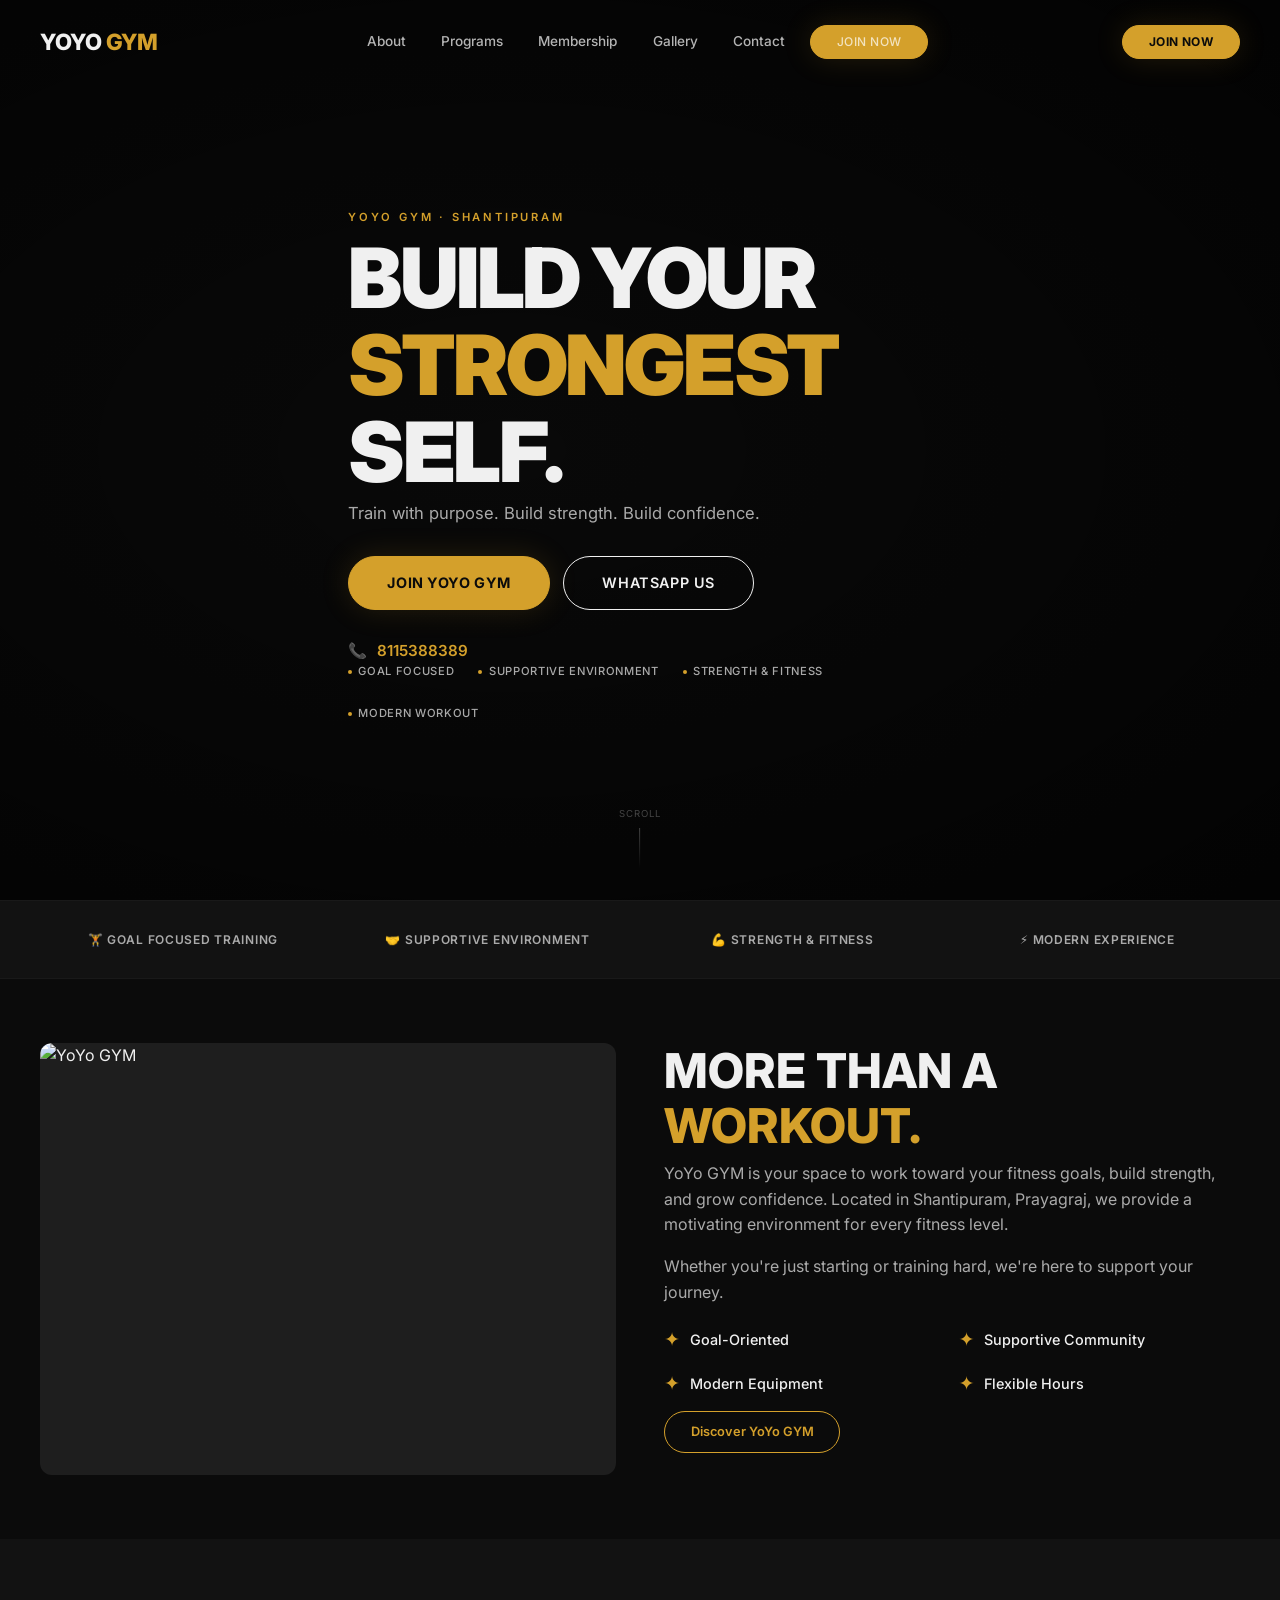
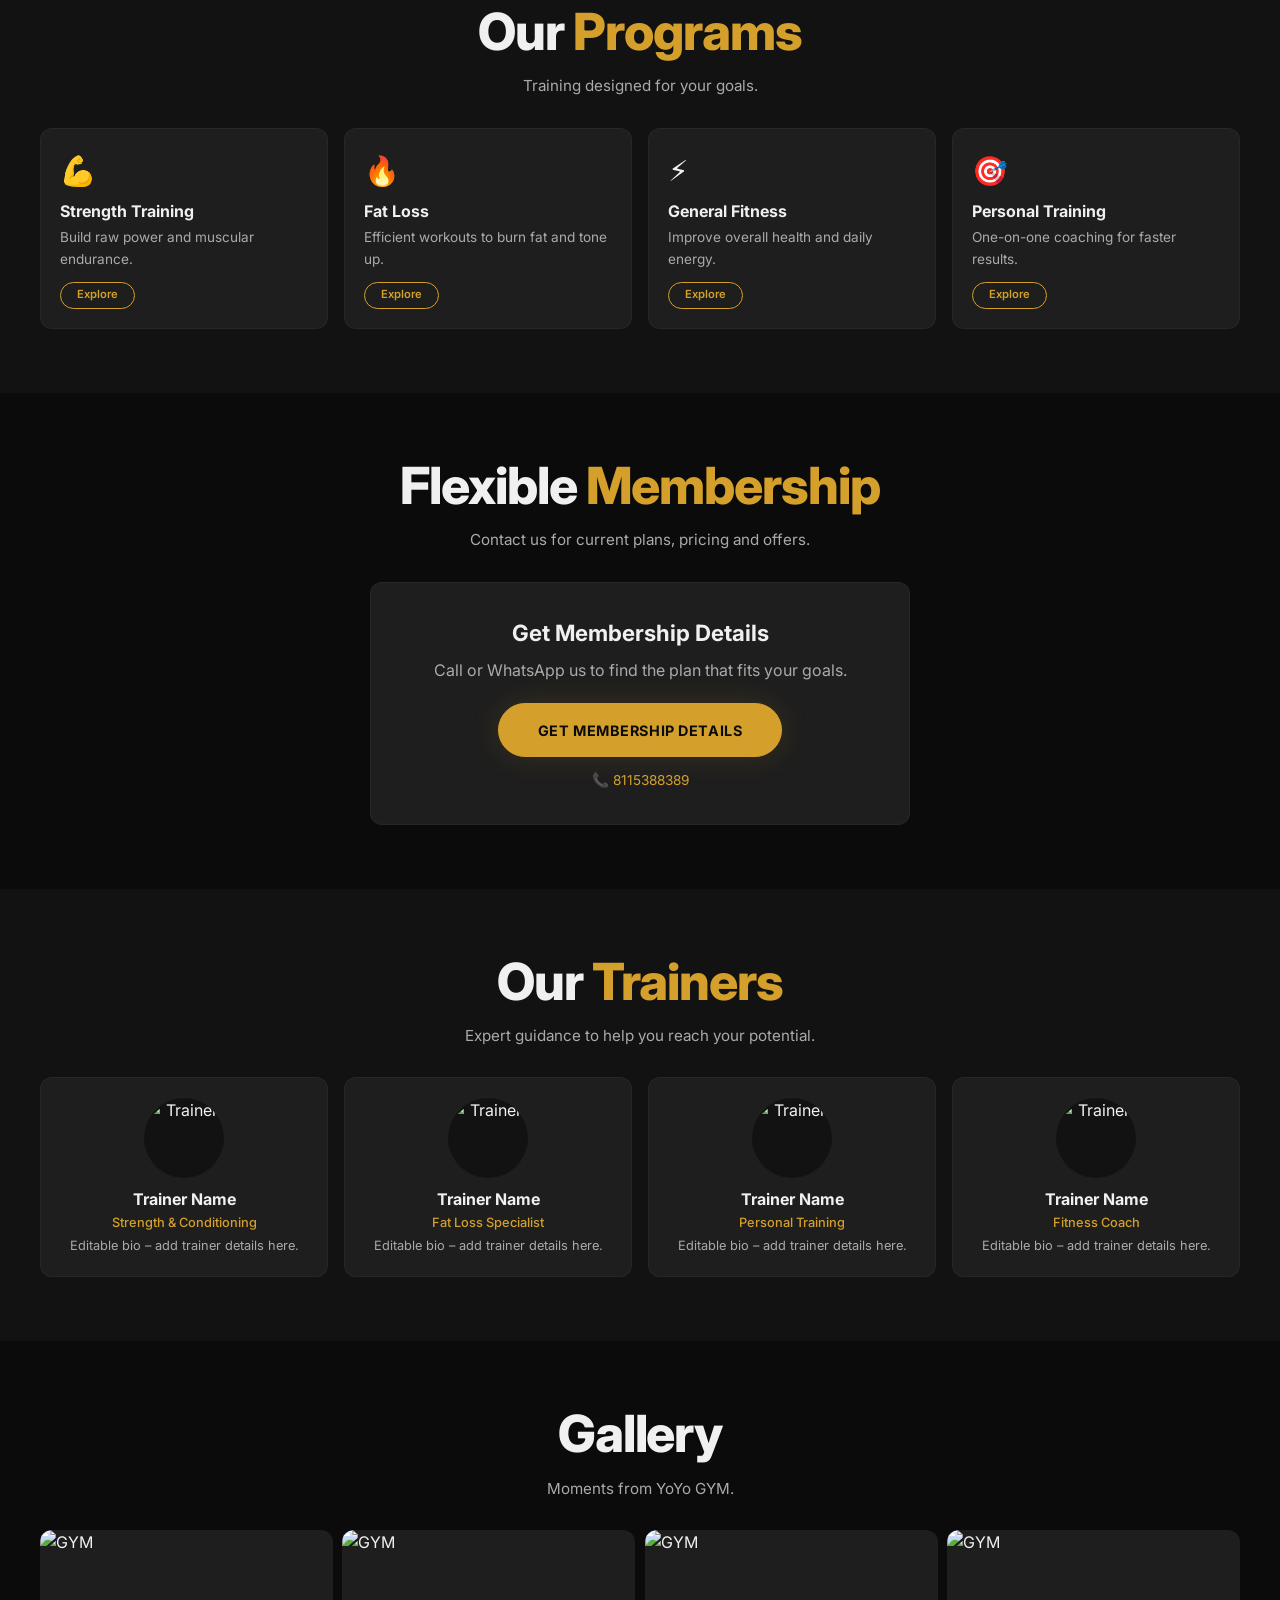
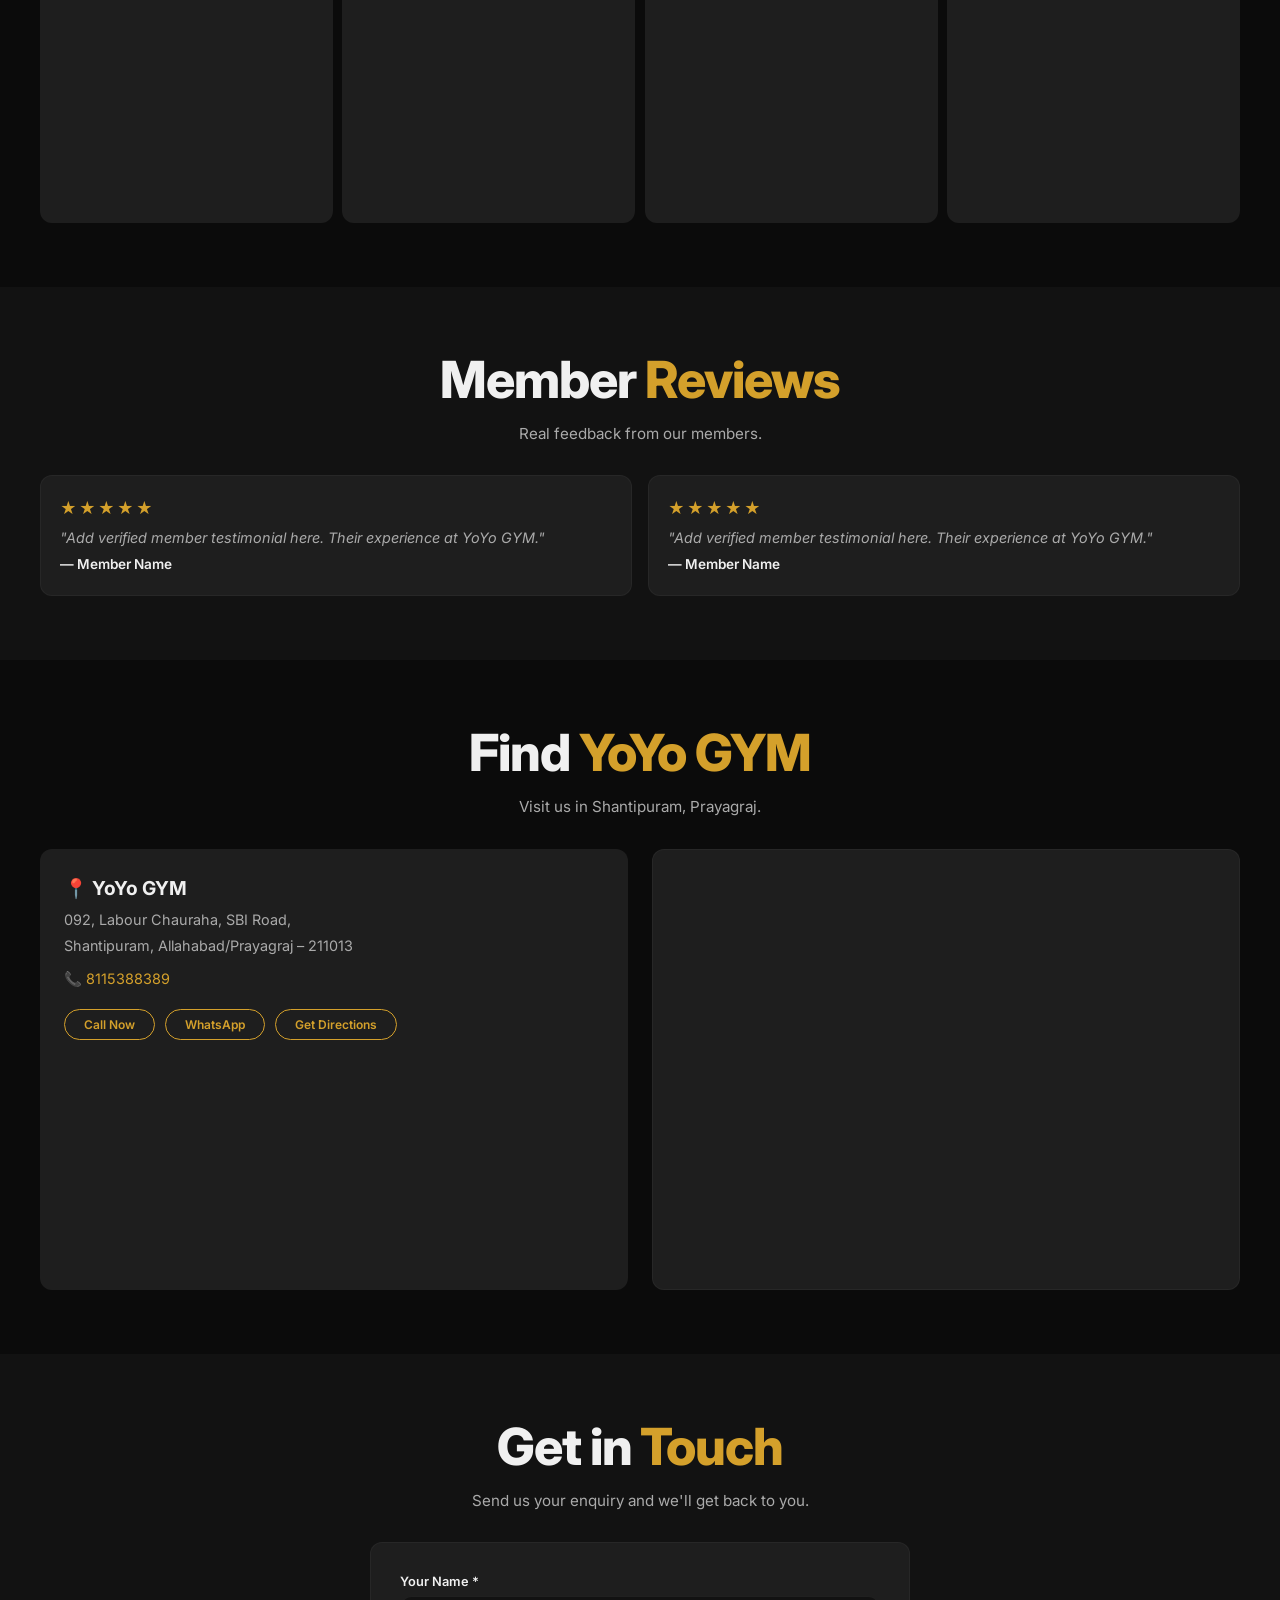
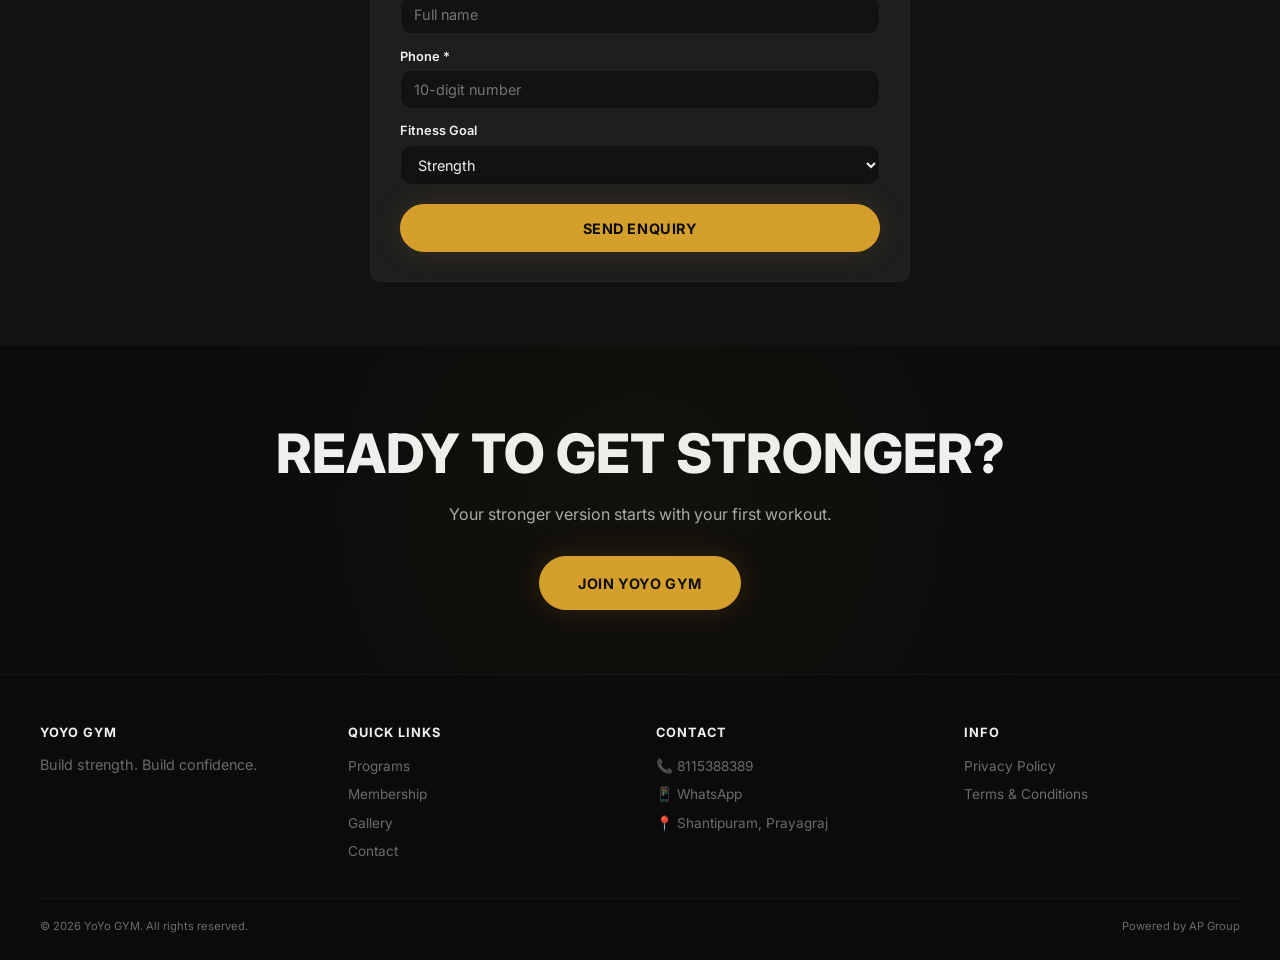
==== commit 8f6fa69c: "Update index.html" ====
--- a/index.html
+++ b/index.html
@@ -1,1559 +1,1691 @@
 <!DOCTYPE html>
 <html lang="en">
 <head>
-<meta charset="UTF-8">
-<meta name="viewport" content="width=device-width, initial-scale=1.0, viewport-fit=cover">
-<title>RP Restaurant Phaphamau, Prayagraj | Vegetarian North Indian & Chinese Restaurant</title>
-<meta name="description" content="Visit RP Restaurant in Phaphamau, Prayagraj for vegetarian North Indian and Chinese cuisine, comfortable dining, family meals and warm hospitality. Explore the menu, reviews, location and opening hours.">
-<meta name="robots" content="index, follow">
-<meta name="theme-color" content="#171310">
-<link rel="canonical" href="https://www.rprestaurant.example/">
-
-<!-- Open Graph -->
-<meta property="og:title" content="RP Restaurant — Phaphamau, Prayagraj">
-<meta property="og:description" content="A welcoming vegetarian dining destination in Phaphamau, Prayagraj, serving North Indian and Chinese favourites.">
-<meta property="og:type" content="restaurant">
-<meta property="og:image" content="https://images.unsplash.com/photo-1517248135467-4c7edcad34c4?auto=format&fit=crop&w=1200&q=80">
-<meta property="og:url" content="https://www.rprestaurant.example/">
-
-<!-- Twitter -->
-<meta name="twitter:card" content="summary_large_image">
-<meta name="twitter:title" content="RP Restaurant — Phaphamau, Prayagraj">
-<meta name="twitter:description" content="Vegetarian North Indian & Chinese dining in Phaphamau, Prayagraj.">
-<meta name="twitter:image" content="https://images.unsplash.com/photo-1517248135467-4c7edcad34c4?auto=format&fit=crop&w=1200&q=80">
-
-<link rel="icon" href="data:image/svg+xml,%3Csvg xmlns='http://www.w3.org/2000/svg' viewBox='0 0 100 100'%3E%3Crect width='100' height='100' rx='20' fill='%23171310'/%3E%3Ctext x='50' y='64' font-size='46' text-anchor='middle' fill='%23c49a5a' font-family='Georgia,serif'%3ERP%3C/text%3E%3C/svg%3E">
-
-<link rel="preconnect" href="https://fonts.googleapis.com">
-<link rel="preconnect" href="https://fonts.gstatic.com" crossorigin>
-<link href="https://fonts.googleapis.com/css2?family=Playfair+Display:ital,wght@0,500;0,600;0,700;1,500&family=Inter:wght@400;500;600;700&display=swap" rel="stylesheet">
-
-<script type="application/ld+json">
-{
-  "@context": "https://schema.org",
-  "@type": "Restaurant",
-  "name": "RP Restaurant",
-  "telephone": "+91 93076 77778",
-  "address": {
-    "@type": "PostalAddress",
-    "streetAddress": "Phaphamau Bypass, Lucknow–Prayagraj Highway, opposite Sabzi Mandi",
-    "addressLocality": "Phaphamau, Prayagraj",
-    "addressRegion": "Uttar Pradesh",
-    "postalCode": "211013",
-    "addressCountry": "IN"
-  },
-  "servesCuisine": ["Vegetarian", "North Indian", "Chinese"],
-  "priceRange": "₹200–₹400",
-  "url": "https://www.rprestaurant.example/",
-  "openingHours": "Mo-Su 11:00-23:00"
-}
-</script>
-
-<style>
-/* ============================= RESET ============================= */
-*, *::before, *::after { box-sizing: border-box; margin: 0; padding: 0; }
-html { scroll-behavior: smooth; }
-img { max-width: 100%; display: block; }
-a { color: inherit; text-decoration: none; }
-button { font: inherit; cursor: pointer; }
-ul { list-style: none; }
-
-/* ============================= TOKENS ============================= */
-:root{
-  --bg-dark: #171310;
-  --bg-dark-soft: #211b17;
-  --bg-dark-softer: #2a231d;
-  --cream: #f7f0e5;
-  --cream-soft: #eee3d2;
-  --gold: #c49a5a;
-  --gold-light: #d9b77a;
-  --green: #536b45;
-  --text-dark: #1b1714;
-  --text-light: #f8f3ea;
-  --muted: #9e9488;
-  --muted-dark: #6f6a63;
-  --border: rgba(255,255,255,.12);
-  --border-dark: rgba(27,23,20,.12);
-
-  --font-display: 'Playfair Display', Georgia, serif;
-  --font-body: 'Inter', -apple-system, BlinkMacSystemFont, sans-serif;
-
-  --container: 1240px;
-  --radius-sm: 4px;
-  --radius-md: 8px;
-  --radius-lg: 16px;
-
-  --space-1: 8px;
-  --space-2: 16px;
-  --space-3: 24px;
-  --space-4: 32px;
-  --space-5: 48px;
-  --space-6: 64px;
-  --space-7: 96px;
-  --space-8: 128px;
-
-  --shadow-sm: 0 2px 12px rgba(0,0,0,.15);
-  --shadow-md: 0 8px 30px rgba(0,0,0,.25);
-  --shadow-lg: 0 20px 60px rgba(0,0,0,.35);
-
-  --ease: cubic-bezier(.16,.8,.24,1);
-  --nav-h: 84px;
-}
-
-@media (prefers-reduced-motion: reduce){
-  *{ animation-duration: 0.01ms !important; animation-iteration-count: 1 !important; transition-duration: 0.01ms !important; scroll-behavior: auto !important; }
-}
-
-html, body{ background: var(--cream); color: var(--text-dark); }
-body{ font-family: var(--font-body); font-size: 16px; line-height: 1.6; overflow-x: hidden; }
-body.no-scroll{ overflow: hidden; }
-
-h1,h2,h3,h4{ font-family: var(--font-display); font-weight: 600; line-height: 1.15; letter-spacing: -0.01em; }
-
-.eyebrow{
-  display: inline-flex; align-items: center; gap: 10px;
-  font-size: 12.5px; font-weight: 600; letter-spacing: 0.16em; text-transform: uppercase;
-  color: var(--gold);
-}
-.eyebrow::before{ content:""; width: 22px; height: 1px; background: var(--gold); display: inline-block; }
-
-.container{ max-width: var(--container); margin: 0 auto; padding: 0 24px; }
-@media (max-width: 640px){ .container{ padding: 0 20px; } }
-
-section{ position: relative; }
-.section-pad{ padding: var(--space-7) 0; }
-@media (max-width: 768px){ .section-pad{ padding: var(--space-6) 0; } }
-
-.section-head{ max-width: 640px; margin-bottom: var(--space-5); }
-.section-head h2{ font-size: clamp(30px, 4vw, 44px); margin-top: 14px; }
-.section-head p{ margin-top: 14px; color: var(--muted-dark); font-size: 17px; }
-.section-head.center{ margin-left: auto; margin-right: auto; text-align: center; }
-.section-head.on-dark p{ color: var(--muted); }
-
-/* focus visibility */
-a:focus-visible, button:focus-visible, input:focus-visible{
-  outline: 2px solid var(--gold-light); outline-offset: 3px; border-radius: 4px;
-}
-
-/* ============================= REVEAL ============================= */
-.reveal{ opacity: 0; will-change: transform, opacity; transition: opacity .8s var(--ease), transform .8s var(--ease); }
-.reveal.fade-up{ transform: translateY(28px); }
-.reveal.fade-left{ transform: translateX(-32px); }
-.reveal.fade-right{ transform: translateX(32px); }
-.reveal.scale{ transform: scale(.94); }
-.reveal.visible{ opacity: 1; transform: none; }
-
-/* ============================= BUTTONS ============================= */
-.btn{
-  display: inline-flex; align-items: center; justify-content: center; gap: 10px;
-  min-height: 48px; padding: 0 28px; border-radius: 999px;
-  font-weight: 600; font-size: 14.5px; letter-spacing: 0.01em;
-  border: 1px solid transparent; white-space: nowrap;
-  transition: transform .35s var(--ease), background .3s var(--ease), border-color .3s var(--ease), color .3s var(--ease);
-}
-.btn svg{ width: 16px; height: 16px; transition: transform .35s var(--ease); }
-.btn:hover svg{ transform: translate(3px,-2px); }
-.btn:active{ transform: scale(.97); }
-
-.btn-primary{ background: var(--gold); color: #1b1512; }
-.btn-primary:hover{ background: var(--gold-light); }
-
-.btn-secondary{ background: transparent; color: var(--text-light); border-color: rgba(255,255,255,.35); }
-.btn-secondary:hover{ border-color: var(--gold-light); color: var(--gold-light); }
-
-.btn-secondary.on-light{ color: var(--text-dark); border-color: rgba(27,23,20,.25); }
-.btn-secondary.on-light:hover{ border-color: var(--gold); color: #7a5d29; }
-
-.btn-text{
-  display: inline-flex; align-items: center; gap: 8px; font-weight: 600; font-size: 14.5px;
-  color: var(--gold); border-bottom: 1px solid transparent; padding-bottom: 2px;
-}
-.btn-text svg{ width: 15px; height: 15px; transition: transform .3s var(--ease); }
-.btn-text:hover svg{ transform: translateX(4px); }
-
-/* ============================= LOADER ============================= */
-#loader{
-  position: fixed; inset: 0; z-index: 999; background: var(--bg-dark);
-  display: flex; align-items: center; justify-content: center; flex-direction: column; gap: 14px;
-  transition: opacity .6s var(--ease), visibility .6s var(--ease);
-}
-#loader.hidden{ opacity: 0; visibility: hidden; pointer-events: none; }
-.loader-mark{ font-family: var(--font-display); color: var(--cream); text-align: center; letter-spacing: .05em; }
-.loader-mark .l1{ font-size: 34px; display:block; }
-.loader-mark .l2{ font-size: 13px; letter-spacing: .4em; color: var(--gold); margin-top: 4px; }
-.loader-bar{ width: 140px; height: 2px; background: rgba(255,255,255,.15); overflow: hidden; border-radius: 2px; }
-.loader-bar::after{
-  content:""; display: block; width: 40%; height: 100%; background: var(--gold);
-  animation: loaderMove 1.1s ease-in-out infinite;
-}
-@keyframes loaderMove{ 0%{ transform: translateX(-100%);} 50%{ transform: translateX(150%);} 100%{ transform: translateX(320%);} }
-
-/* ============================= NAVBAR ============================= */
-#navbar{
-  position: fixed; top: 0; left: 0; right: 0; z-index: 500;
-  height: var(--nav-h); display: flex; align-items: center;
-  background: transparent; border-bottom: 1px solid transparent;
-  transition: background .4s var(--ease), border-color .4s var(--ease), box-shadow .4s var(--ease), height .3s var(--ease);
-}
-#navbar.scrolled{
-  background: rgba(23,19,16,.86); backdrop-filter: blur(14px); -webkit-backdrop-filter: blur(14px);
-  border-bottom: 1px solid var(--border); box-shadow: var(--shadow-sm); height: 72px;
-}
-.nav-inner{ display: flex; align-items: center; justify-content: space-between; width: 100%; }
-.nav-logo{ display: flex; flex-direction: column; line-height: 1; color: var(--text-light); }
-.nav-logo .l1{ font-family: var(--font-display); font-size: 22px; font-weight: 700; letter-spacing: .03em; }
-.nav-logo .l2{ font-size: 10px; letter-spacing: .38em; color: var(--gold-light); margin-top: 4px; }
-
-.nav-links{ display: flex; align-items: center; gap: 38px; }
-.nav-links a{
-  font-size: 14px; font-weight: 500; color: var(--text-light); opacity: .85;
-  position: relative; padding: 6px 0;
-}
-.nav-links a::after{
-  content:""; position: absolute; left: 0; bottom: 0; width: 0; height: 1px; background: var(--gold-light);
-  transition: width .3s var(--ease);
-}
-.nav-links a:hover, .nav-links a.active{ opacity: 1; }
-.nav-links a:hover::after, .nav-links a.active::after{ width: 100%; }
-
-.nav-right{ display: flex; align-items: center; gap: 18px; }
-.nav-cta{ display: inline-flex; }
-.hamburger{
-  display: none; flex-direction: column; gap: 5px; width: 26px; background: transparent; border: none; padding: 6px;
-}
-.hamburger span{ display:block; width: 100%; height: 2px; background: var(--text-light); border-radius: 2px; transition: transform .35s var(--ease), opacity .35s var(--ease); }
-.hamburger.open span:nth-child(1){ transform: translateY(7px) rotate(45deg); }
-.hamburger.open span:nth-child(2){ opacity: 0; }
-.hamburger.open span:nth-child(3){ transform: translateY(-7px) rotate(-45deg); }
-
-@media (max-width: 980px){
-  .nav-links{ display: none; }
-  .nav-cta.desktop-only{ display: none; }
-  .hamburger{ display: flex; }
-}
-
-/* Mobile menu */
-#mobile-menu{
-  position: fixed; inset: 0; z-index: 490; background: var(--bg-dark);
-  display: flex; flex-direction: column; justify-content: center; padding: 100px 32px 40px;
-  transform: translateY(-100%); transition: transform .5s var(--ease);
-}
-#mobile-menu.open{ transform: translateY(0); }
-#mobile-menu ul{ display: flex; flex-direction: column; gap: 8px; }
-#mobile-menu a{
-  font-family: var(--font-display); font-size: 30px; color: var(--text-light);
-  padding: 14px 0; border-bottom: 1px solid var(--border);
-}
-#mobile-menu .mobile-cta{ margin-top: 32px; display: flex; flex-direction: column; gap: 14px; }
-
-/* ============================= HERO ============================= */
-#hero{
-  min-height: 90vh; position: relative; display: flex; align-items: flex-end;
-  color: var(--text-light); overflow: hidden; background: var(--bg-dark);
-}
-.hero-media{ position: absolute; inset: 0; overflow: hidden; }
-.hero-media img{
-  width: 100%; height: 100%; object-fit: cover;
-  animation: kenburns 22s ease-in-out infinite alternate;
-  transform-origin: center;
-}
-@keyframes kenburns{ 0%{ transform: scale(1) translate(0,0);} 100%{ transform: scale(1.12) translate(-1%,-1%);} }
-.hero-media::after{
-  content:""; position: absolute; inset: 0;
-  background: linear-gradient(180deg, rgba(17,14,11,.35) 0%, rgba(17,14,11,.55) 55%, rgba(17,14,11,.95) 100%);
-}
-.hero-inner{ position: relative; z-index: 2; padding: 160px 0 64px; width: 100%; }
-.hero-eyebrow{ color: var(--gold-light); font-size: 12.5px; font-weight: 600; letter-spacing: .22em; text-transform: uppercase; }
-.hero h1{ font-size: clamp(38px, 6vw, 74px); margin-top: 18px; max-width: 780px; color: var(--cream); }
-.hero-sub{ margin-top: 22px; max-width: 520px; font-size: 17.5px; color: var(--muted); }
-.hero-ctas{ display: flex; gap: 16px; margin-top: 36px; flex-wrap: wrap; }
-.hero-trust{
-  display: flex; gap: 36px; margin-top: 64px; flex-wrap: wrap; padding-top: 28px; border-top: 1px solid var(--border);
-}
-.hero-trust .item{ font-size: 13.5px; color: var(--muted); }
-.hero-trust .item strong{ display: block; font-family: var(--font-display); font-size: 20px; color: var(--cream); font-weight: 600; }
-
-.scroll-indicator{
-  position: absolute; right: 28px; bottom: 28px; z-index: 2; display: flex; flex-direction: column; align-items: center; gap: 10px;
-  color: var(--muted); font-size: 10.5px; letter-spacing: .3em;
-}
-.scroll-indicator span{ writing-mode: vertical-rl; }
-.scroll-indicator .dot{
-  width: 1px; height: 46px; background: linear-gradient(var(--gold-light), transparent);
-  position: relative; overflow: hidden;
-}
-.scroll-indicator .dot::after{
-  content:""; position: absolute; top: -46px; left: 0; width: 100%; height: 46px; background: var(--gold-light);
-  animation: scrollDown 2.2s ease-in-out infinite;
-}
-@keyframes scrollDown{ 0%{ top: -46px;} 100%{ top: 46px;} }
-
-@media (max-width: 640px){
-  #hero{ min-height: 86vh; align-items: flex-end; }
-  .hero-inner{ padding: 140px 0 48px; }
-  .hero-trust{ gap: 22px; }
-  .scroll-indicator{ display: none; }
-}
-
-/* ============================= TRUST STRIP ============================= */
-#trust-strip{ background: var(--bg-dark-soft); color: var(--text-light); padding: 40px 0; }
-.trust-grid{ display: grid; grid-template-columns: repeat(4, 1fr); }
-.trust-item{ padding: 0 28px; position: relative; }
-.trust-item + .trust-item{ border-left: 1px solid var(--border); }
-.trust-num{ font-family: var(--font-display); color: var(--gold); font-size: 13px; }
-.trust-item h4{ margin-top: 10px; font-size: 15.5px; letter-spacing: .02em; text-transform: uppercase; color: var(--cream); }
-.trust-item p{ margin-top: 4px; font-size: 13.5px; color: var(--muted); }
-
-@media (max-width: 768px){
-  .trust-grid{ grid-template-columns: repeat(2, 1fr); gap: 28px 0; }
-  .trust-item{ padding: 0 16px; }
-  .trust-item:nth-child(odd){ border-left: none; }
-  .trust-item:nth-child(3), .trust-item:nth-child(4){ border-top: 1px solid var(--border); padding-top: 24px; }
-}
-
-/* ============================= ABOUT ============================= */
-#about{ background: var(--cream); }
-.about-grid{ display: grid; grid-template-columns: 1fr 1fr; gap: var(--space-6); align-items: center; }
-.about-media{ position: relative; border-radius: var(--radius-lg); overflow: hidden; aspect-ratio: 4/5; box-shadow: var(--shadow-md); }
-.about-media img{ width: 100%; height: 100%; object-fit: cover; transition: transform .8s var(--ease); }
-.about-media:hover img{ transform: scale(1.04); }
-.about-badge{
-  position: absolute; bottom: -1px; right: -1px; background: var(--gold); color: #1b1512;
-  width: 96px; height: 96px; border-radius: var(--radius-lg) 0 0 0;
-  display: flex; align-items: center; justify-content: center;
-  font-family: var(--font-display); font-size: 26px; font-weight: 700; letter-spacing: .04em;
-}
-.about-content .since{ display: inline-block; margin-top: 18px; font-size: 13.5px; color: var(--muted-dark); font-style: italic; }
-.about-content p{ margin-top: 18px; color: var(--muted-dark); font-size: 16.5px; }
-.about-content .btn-text{ margin-top: 28px; }
-
-@media (max-width: 860px){
-  .about-grid{ grid-template-columns: 1fr; gap: 40px; }
-  .about-media{ aspect-ratio: 16/11; }
-}
-
-/* ============================= WHY RP ============================= */
-#why{ background: var(--bg-dark); color: var(--text-light); }
-.feature-grid{ display: grid; grid-template-columns: repeat(3, 1fr); gap: 1px; background: var(--border); border: 1px solid var(--border); border-radius: var(--radius-lg); overflow: hidden; }
-.feature-card{
-  background: var(--bg-dark-soft); padding: 40px 32px; transition: background .4s var(--ease);
-  position: relative;
-}
-.feature-card:hover{ background: var(--bg-dark-softer); }
-.feature-num{ font-family: var(--font-display); font-size: 14px; color: var(--gold); transition: transform .4s var(--ease); }
-.feature-card:hover .feature-num{ transform: translateX(6px); }
-.feature-icon{ width: 34px; height: 34px; margin-top: 22px; color: var(--gold-light); }
-.feature-icon svg{ width: 100%; height: 100%; }
-.feature-card h4{ margin-top: 20px; font-size: 18px; letter-spacing: .01em; color: var(--cream); }
-.feature-card p{ margin-top: 10px; font-size: 14.5px; color: var(--muted); line-height: 1.6; }
-
-@media (max-width: 860px){ .feature-grid{ grid-template-columns: 1fr 1fr; } }
-@media (max-width: 560px){ .feature-grid{ grid-template-columns: 1fr; } }
-
-/* ============================= SIGNATURE DISHES ============================= */
-#dishes{ background: var(--cream-soft); }
-.dish-scroller{ display: grid; grid-template-columns: repeat(3, 1fr); gap: 28px; }
-.dish-card{
-  background: var(--cream); border-radius: var(--radius-lg); overflow: hidden; box-shadow: var(--shadow-sm);
-  transition: transform .5s var(--ease), box-shadow .5s var(--ease);
-}
-.dish-card:hover{ transform: translateY(-6px); box-shadow: var(--shadow-md); }
-.dish-media{ aspect-ratio: 5/4; overflow: hidden; position: relative; }
-.dish-media img{ width: 100%; height: 100%; object-fit: cover; transition: transform .7s var(--ease); }
-.dish-card:hover .dish-media img{ transform: scale(1.08); }
-.dish-veg{
-  position: absolute; top: 14px; left: 14px; width: 20px; height: 20px; background: var(--cream);
-  border: 2px solid var(--green); border-radius: 3px; display: flex; align-items: center; justify-content: center;
-}
-.dish-veg::after{ content:""; width: 9px; height: 9px; border-radius: 50%; background: var(--green); }
-.dish-body{ padding: 22px 24px 26px; }
-.dish-cat{ font-size: 11.5px; letter-spacing: .14em; text-transform: uppercase; color: var(--gold); font-weight: 600; }
-.dish-body h4{ margin-top: 8px; font-size: 20px; }
-.dish-body p{ margin-top: 8px; font-size: 14.5px; color: var(--muted-dark); }
-.dish-foot{ margin-top: 16px; display: flex; align-items: center; justify-content: space-between; }
-.dish-price{ font-family: var(--font-display); font-size: 15px; color: var(--text-dark); }
-.dish-price.na{ font-size: 12.5px; color: var(--muted-dark); font-style: italic; font-family: var(--font-body); }
-.dish-arrow{ width: 34px; height: 34px; border-radius: 50%; border: 1px solid var(--border-dark); display: flex; align-items: center; justify-content: center; transition: background .3s var(--ease), transform .3s var(--ease); }
-.dish-arrow svg{ width: 14px; height: 14px; }
-.dish-card:hover .dish-arrow{ background: var(--gold); border-color: var(--gold); transform: rotate(45deg); }
-
-@media (max-width: 900px){ .dish-scroller{ grid-template-columns: 1fr 1fr; } }
-@media (max-width: 560px){ .dish-scroller{ grid-template-columns: 1fr; } }
-
-/* ============================= MENU ============================= */
-#menu{ background: var(--cream); }
-.menu-search{
-  position: relative; max-width: 360px; margin-bottom: 32px;
-}
-.menu-search input{
-  width: 100%; height: 50px; border-radius: 999px; border: 1px solid var(--border-dark);
-  background: var(--cream-soft); padding: 0 46px 0 20px; font-size: 14.5px; color: var(--text-dark);
-  transition: border-color .3s var(--ease), background .3s var(--ease);
-}
-.menu-search input::placeholder{ color: var(--muted-dark); }
-.menu-search input:focus{ border-color: var(--gold); background: var(--cream); outline: none; }
-.menu-search svg{ position: absolute; right: 18px; top: 50%; transform: translateY(-50%); width: 17px; height: 17px; color: var(--muted-dark); pointer-events: none; }
-.menu-search .clear-btn{
-  position: absolute; right: 44px; top: 50%; transform: translateY(-50%); background: none; border: none; color: var(--muted-dark);
-  font-size: 18px; line-height: 1; display: none; padding: 4px;
-}
-.menu-search.has-text .clear-btn{ display: block; }
-.menu-search.has-text svg{ display: none; }
-
-.menu-tabs{
-  display: flex; gap: 10px; overflow-x: auto; padding-bottom: 6px; margin-bottom: 36px;
-  scrollbar-width: none; position: sticky; top: 72px; background: var(--cream); z-index: 10; padding-top: 6px;
-}
-.menu-tabs::-webkit-scrollbar{ display: none; }
-.menu-tab{
-  flex: 0 0 auto; padding: 10px 20px; border-radius: 999px; border: 1px solid var(--border-dark);
-  font-size: 13.5px; font-weight: 600; color: var(--muted-dark); background: transparent; white-space: nowrap;
-  transition: all .3s var(--ease);
-}
-.menu-tab.active, .menu-tab:hover{ background: var(--text-dark); color: var(--cream); border-color: var(--text-dark); }
-
-.menu-grid{ display: grid; grid-template-columns: 1fr 1fr; gap: 18px 32px; }
-.menu-item{
-  display: flex; justify-content: space-between; gap: 16px; padding: 20px 0; border-bottom: 1px solid var(--border-dark);
-  transition: opacity .4s var(--ease), transform .4s var(--ease);
-}
-.menu-item .mi-left{ flex: 1; }
-.menu-item h5{ font-family: var(--font-display); font-size: 17.5px; font-weight: 600; display: flex; align-items: center; gap: 8px; }
-.menu-item .mi-veg{ width: 13px; height: 13px; border: 1.5px solid var(--green); border-radius: 3px; display: inline-flex; align-items: center; justify-content: center; flex: 0 0 auto; }
-.menu-item .mi-veg::after{ content:""; width: 6px; height: 6px; border-radius: 50%; background: var(--green); }
-.menu-item p{ margin-top: 6px; font-size: 13.5px; color: var(--muted-dark); max-width: 380px; }
-.menu-item .mi-price{ font-family: var(--font-display); font-size: 15px; white-space: nowrap; padding-top: 2px; }
-.menu-item .mi-price.na{ font-family: var(--font-body); font-size: 12px; color: var(--muted-dark); font-style: italic; }
-.menu-item.featured h5::after{ content: "Popular"; font-family: var(--font-body); font-size: 10px; letter-spacing: .08em; text-transform: uppercase; background: var(--gold); color: #1b1512; padding: 3px 8px; border-radius: 999px; font-weight: 700; }
-
-.menu-empty{ display: none; padding: 60px 0; text-align: center; color: var(--muted-dark); font-style: italic; grid-column: 1 / -1; }
-.menu-empty.show{ display: block; }
-
-@media (max-width: 720px){
-  .menu-grid{ grid-template-columns: 1fr; }
-  .menu-tabs{ top: 0; }
-}
-
-/* ============================= EXPERIENCE ============================= */
-#experience{ background: var(--bg-dark); color: var(--text-light); }
-.exp-grid{ display: grid; grid-template-columns: repeat(3, 1fr); gap: 24px; }
-.exp-card{
-  position: relative; border-radius: var(--radius-lg); overflow: hidden; aspect-ratio: 3/4; box-shadow: var(--shadow-md);
-}
-.exp-card img{ width: 100%; height: 100%; object-fit: cover; transition: transform .8s var(--ease); }
-.exp-card:hover img{ transform: scale(1.08); }
-.exp-card::after{ content:""; position: absolute; inset: 0; background: linear-gradient(180deg, rgba(0,0,0,0) 30%, rgba(10,8,6,.92) 100%); }
-.exp-body{ position: absolute; left: 0; right: 0; bottom: 0; padding: 26px 24px; z-index: 2; }
-.exp-body h4{ font-size: 21px; color: var(--cream); }
-.exp-body p{ margin-top: 8px; font-size: 14px; color: var(--muted); }
-.exp-arrow{ margin-top: 14px; width: 34px; height: 34px; border-radius: 50%; border: 1px solid rgba(255,255,255,.4); display: flex; align-items: center; justify-content: center; transition: transform .3s var(--ease), background .3s var(--ease); }
-.exp-arrow svg{ width: 14px; height: 14px; color: var(--cream); }
-.exp-card:hover .exp-arrow{ background: var(--gold); border-color: var(--gold); transform: rotate(45deg); }
-
-@media (max-width: 860px){ .exp-grid{ grid-template-columns: 1fr; } .exp-card{ aspect-ratio: 16/10; } }
-
-/* ============================= REVIEWS ============================= */
-#reviews{ background: var(--cream-soft); }
-.reviews-summary{ display: flex; align-items: center; gap: 22px; margin-bottom: 40px; flex-wrap: wrap; }
-.rating-big{ font-family: var(--font-display); font-size: 56px; font-weight: 700; }
-.rating-meta .stars{ color: var(--gold); font-size: 18px; letter-spacing: 2px; }
-.rating-meta p{ margin-top: 4px; font-size: 13.5px; color: var(--muted-dark); }
-
-.review-track-wrap{ position: relative; overflow: hidden; }
-.review-track{ display: flex; gap: 24px; transition: transform .6s var(--ease); }
-.review-card{
-  flex: 0 0 calc(33.333% - 16px); background: var(--cream); border-radius: var(--radius-lg); padding: 30px 28px;
-  border: 1px solid var(--border-dark); display: flex; flex-direction: column;
-}
-.review-card .stars{ color: var(--gold); font-size: 14px; letter-spacing: 2px; }
-.review-card p.quote{ margin-top: 16px; font-size: 15px; color: var(--text-dark); flex: 1; }
-.review-foot{ margin-top: 20px; display: flex; align-items: center; justify-content: space-between; font-size: 13px; color: var(--muted-dark); }
-.review-foot .verified{ display: inline-flex; align-items: center; gap: 5px; }
-.review-foot .verified svg{ width: 13px; height: 13px; color: var(--green); }
-
-.review-controls{ display: flex; align-items: center; justify-content: center; gap: 24px; margin-top: 34px; }
-.review-arrow{
-  width: 44px; height: 44px; border-radius: 50%; border: 1px solid var(--border-dark); display: flex; align-items: center; justify-content: center;
-  background: transparent; transition: background .3s var(--ease), border-color .3s var(--ease);
-}
-.review-arrow svg{ width: 16px; height: 16px; }
-.review-arrow:hover{ background: var(--text-dark); border-color: var(--text-dark); color: var(--cream); }
-.review-dots{ display: flex; gap: 8px; }
-.review-dot{ width: 7px; height: 7px; border-radius: 50%; background: var(--border-dark); border: none; padding: 0; transition: background .3s var(--ease), transform .3s var(--ease); }
-.review-dot.active{ background: var(--gold); transform: scale(1.3); }
-
-@media (max-width: 900px){ .review-card{ flex: 0 0 calc(50% - 12px); } }
-@media (max-width: 620px){ .review-card{ flex: 0 0 100%; } .rating-big{ font-size: 44px; } }
-
-/* ============================= GALLERY ============================= */
-#gallery{ background: var(--cream); }
-.gallery-filters{ display: flex; gap: 10px; margin-bottom: 32px; flex-wrap: wrap; }
-.gallery-filter{
-  padding: 9px 18px; border-radius: 999px; border: 1px solid var(--border-dark); background: transparent;
-  font-size: 13px; font-weight: 600; color: var(--muted-dark); transition: all .3s var(--ease);
-}
-.gallery-filter.active, .gallery-filter:hover{ background: var(--text-dark); color: var(--cream); border-color: var(--text-dark); }
-
-.gallery-grid{
-  columns: 4 240px; column-gap: 16px;
-}
-.gallery-item{
-  break-inside: avoid; margin-bottom: 16px; border-radius: var(--radius-md); overflow: hidden; position: relative; cursor: pointer;
-  transition: opacity .4s var(--ease), transform .4s var(--ease);
-}
-.gallery-item img{ width: 100%; display: block; transition: transform .6s var(--ease); }
-.gallery-item:hover img{ transform: scale(1.06); }
-.gallery-item.hide{ display: none; }
-.gallery-overlay{
-  position: absolute; inset: 0; background: linear-gradient(180deg, transparent 55%, rgba(10,8,6,.75) 100%);
-  opacity: 0; transition: opacity .4s var(--ease); display: flex; align-items: flex-end; padding: 14px;
-}
-.gallery-item:hover .gallery-overlay{ opacity: 1; }
-.gallery-overlay span{ color: var(--cream); font-size: 12px; letter-spacing: .08em; text-transform: uppercase; }
-
-@media (max-width: 768px){ .gallery-grid{ columns: 2 160px; } }
-
-/* Lightbox */
-#lightbox{
-  position: fixed; inset: 0; background: rgba(10,8,6,.96); z-index: 800; display: none;
-  align-items: center; justify-content: center; padding: 40px;
-}
-#lightbox.open{ display: flex; }
-#lightbox img{ max-width: 88vw; max-height: 82vh; object-fit: contain; border-radius: 6px; }
-.lightbox-close, .lightbox-prev, .lightbox-next{
-  position: absolute; background: rgba(255,255,255,.08); border: 1px solid rgba(255,255,255,.25); color: var(--cream);
-  width: 46px; height: 46px; border-radius: 50%; display: flex; align-items: center; justify-content: center;
-  transition: background .3s var(--ease);
-}
-.lightbox-close:hover, .lightbox-prev:hover, .lightbox-next:hover{ background: rgba(255,255,255,.2); }
-.lightbox-close{ top: 24px; right: 24px; }
-.lightbox-prev{ left: 24px; top: 50%; transform: translateY(-50%); }
-.lightbox-next{ right: 24px; top: 50%; transform: translateY(-50%); }
-.lightbox-close svg, .lightbox-prev svg, .lightbox-next svg{ width: 18px; height: 18px; }
-@media (max-width: 640px){
-  .lightbox-prev, .lightbox-next{ width: 38px; height: 38px; }
-  .lightbox-prev{ left: 10px; } .lightbox-next{ right: 10px; }
-  .lightbox-close{ top: 12px; right: 12px; }
-}
-
-/* ============================= LOCATION ============================= */
-#location{ background: var(--cream-soft); }
-.location-grid{ display: grid; grid-template-columns: 1fr 1fr; gap: var(--space-6); align-items: center; }
-.map-box{
-  aspect-ratio: 4/3.3; border-radius: var(--radius-lg); background: var(--bg-dark);
-  display: flex; flex-direction: column; align-items: center; justify-content: center; gap: 14px;
-  color: var(--cream); text-align: center; position: relative; overflow: hidden; box-shadow: var(--shadow-md);
-}
-.map-box::before{
-  content:""; position: absolute; inset: 0; opacity: .5;
-  background-image: radial-gradient(circle at 20% 30%, rgba(196,154,90,.18), transparent 40%),
-                     radial-gradient(circle at 80% 70%, rgba(83,107,69,.18), transparent 45%);
-}
-.map-pin{ width: 46px; height: 46px; color: var(--gold); position: relative; z-index: 1; }
-.map-box h4{ font-size: 22px; position: relative; z-index: 1; }
-.map-box p{ font-size: 13.5px; color: var(--muted); position: relative; z-index: 1; }
-.map-box .btn{ margin-top: 10px; position: relative; z-index: 1; }
-
-.hours-card{
-  margin-top: 26px; background: var(--cream); border: 1px solid var(--border-dark); border-radius: var(--radius-lg);
-  padding: 24px 26px;
-}
-.hours-top{ display: flex; align-items: center; justify-content: space-between; }
-.hours-top .label{ font-size: 12px; letter-spacing: .12em; text-transform: uppercase; color: var(--muted-dark); font-weight: 600; }
-.hours-status{ font-size: 12.5px; font-weight: 700; padding: 5px 12px; border-radius: 999px; letter-spacing: .04em; }
-.hours-status.open{ background: rgba(83,107,69,.14); color: var(--green); }
-.hours-status.closed{ background: rgba(150,60,50,.12); color: #8a3a30; }
-.hours-time{ font-family: var(--font-display); font-size: 24px; margin-top: 10px; }
-
-.location-content .address{ margin-top: 18px; color: var(--muted-dark); font-size: 16px; max-width: 420px; }
-.location-ctas{ display: flex; gap: 14px; margin-top: 28px; flex-wrap: wrap; }
-
-@media (max-width: 860px){ .location-grid{ grid-template-columns: 1fr; gap: 40px; } }
-
-/* ============================= FINAL CTA ============================= */
-#final-cta{ background: var(--bg-dark); color: var(--text-light); text-align: center; }
-#final-cta h2{ font-size: clamp(30px, 5vw, 52px); max-width: 700px; margin: 0 auto; }
-#final-cta p{ margin: 20px auto 0; max-width: 520px; color: var(--muted); font-size: 17px; }
-.final-cta-btns{ display: flex; gap: 16px; justify-content: center; margin-top: 36px; flex-wrap: wrap; }
-
-/* ============================= FOOTER ============================= */
-footer{ background: #100d0b; color: var(--text-light); padding: var(--space-6) 0 var(--space-4); }
-.footer-top{ display: grid; grid-template-columns: 1.4fr 1fr 1fr 1fr; gap: 40px; padding-bottom: var(--space-5); border-bottom: 1px solid var(--border); }
-.footer-brand .l1{ font-family: var(--font-display); font-size: 24px; }
-.footer-brand .tag{ margin-top: 12px; font-size: 14px; color: var(--muted); max-width: 260px; }
-.footer-col h5{ font-size: 12px; letter-spacing: .14em; text-transform: uppercase; color: var(--gold); margin-bottom: 16px; }
-.footer-col a, .footer-col p{ display: block; font-size: 14.5px; color: var(--muted); margin-bottom: 10px; transition: color .3s var(--ease); }
-.footer-col a:hover{ color: var(--cream); }
-.footer-bottom{ display: flex; justify-content: space-between; align-items: center; padding-top: 26px; font-size: 13px; color: var(--muted-dark); flex-wrap: wrap; gap: 10px; }
-
-@media (max-width: 860px){ .footer-top{ grid-template-columns: 1fr 1fr; row-gap: 32px; } }
-@media (max-width: 520px){ .footer-top{ grid-template-columns: 1fr; } .footer-bottom{ flex-direction: column; align-items: flex-start; } }
-
-/* ============================= MOBILE BOTTOM BAR ============================= */
-#mobile-bar{
-  display: none; position: fixed; bottom: 0; left: 0; right: 0; z-index: 400;
-  background: rgba(23,19,16,.96); backdrop-filter: blur(12px); border-top: 1px solid var(--border);
-  padding: 10px 14px calc(10px + env(safe-area-inset-bottom));
-}
-#mobile-bar .bar-inner{ display: flex; gap: 10px; }
-.bar-btn{
-  flex: 1; display: flex; flex-direction: column; align-items: center; justify-content: center; gap: 4px;
-  min-height: 48px; border-radius: var(--radius-md); color: var(--text-light); font-size: 11px; font-weight: 600;
-  letter-spacing: .03em; background: rgba(255,255,255,.06); border: 1px solid var(--border);
-}
-.bar-btn svg{ width: 18px; height: 18px; color: var(--gold-light); }
-.bar-btn.primary{ background: var(--gold); color: #1b1512; border-color: var(--gold); }
-.bar-btn.primary svg{ color: #1b1512; }
-@media (max-width: 860px){ #mobile-bar{ display: block; } body{ padding-bottom: 78px; } }
-
-/* ============================= BACK TO TOP ============================= */
-#back-to-top{
-  position: fixed; right: 22px; bottom: 96px; z-index: 300; width: 46px; height: 46px; border-radius: 50%;
-  background: var(--bg-dark); color: var(--cream); border: 1px solid var(--border);
-  display: flex; align-items: center; justify-content: center; box-shadow: var(--shadow-sm);
-  opacity: 0; visibility: hidden; transform: translateY(10px); transition: all .4s var(--ease);
-}
-#back-to-top.show{ opacity: 1; visibility: visible; transform: translateY(0); }
-#back-to-top svg{ width: 17px; height: 17px; }
-@media (max-width: 860px){ #back-to-top{ bottom: 96px; } }
-@media (min-width: 861px){ #back-to-top{ bottom: 32px; } }
-
-/* image fallback */
-img.img-fallback{ background: linear-gradient(135deg, var(--bg-dark-soft), var(--bg-dark)); }
-
-.skip-link{
-  position: absolute; left: -999px; top: 0; background: var(--gold); color: #1b1512; padding: 12px 18px; z-index: 1000;
-  font-weight: 700; border-radius: 0 0 8px 0;
-}
-.skip-link:focus{ left: 0; }
-</style>
+  <meta charset="UTF-8">
+  <meta name="viewport" content="width=device-width, initial-scale=1.0, maximum-scale=5.0">
+  <title>YoYo GYM | Fitness & Gym in Shantipuram, Prayagraj</title>
+  <meta name="description" content="YoYo GYM in Shantipuram, Prayagraj – Build strength, confidence, and fitness. Call 8115388389 for membership details.">
+  <link rel="canonical" href="https://yoyogym.in/">
+  <meta property="og:title" content="YoYo GYM – Build Your Strongest Self">
+  <meta property="og:description" content="Premium fitness training in Shantipuram, Prayagraj. Join YoYo GYM today.">
+  <meta property="og:type" content="website">
+  <meta property="og:url" content="https://yoyogym.in/">
+  <meta property="og:image" content="https://images.unsplash.com/photo-1534438327276-14e5300c3a48?w=1200&h=630&fit=crop">
+  <meta name="twitter:card" content="summary_large_image">
+  <link rel="preconnect" href="https://fonts.googleapis.com">
+  <link rel="preconnect" href="https://fonts.gstatic.com" crossorigin>
+  <link href="https://fonts.googleapis.com/css2?family=Inter:opsz,wght@14..32,400;14..32,500;14..32,600;14..32,700;14..32,800;14..32,900&display=swap" rel="stylesheet">
+  <style>
+    /* ================= RESET & VARIABLES ================= */
+    * {
+      margin: 0;
+      padding: 0;
+      box-sizing: border-box;
+    }
+
+    :root {
+      --black: #0b0b0b;
+      --dark: #121212;
+      --charcoal: #1e1e1e;
+      --gray: #6b6b6b;
+      --light-gray: #aaaaaa;
+      --white: #f0f0f0;
+      --accent: #d4a02b;
+      --accent-dark: #b8891f;
+      --accent-glow: rgba(212, 160, 43, 0.20);
+      --font: 'Inter', -apple-system, system-ui, sans-serif;
+      --container: min(1200px, calc(100% - 32px));
+      --radius: 12px;
+      --shadow: 0 20px 50px rgba(0, 0, 0, 0.5);
+      --transition: 0.3s cubic-bezier(0.25, 0.46, 0.45, 0.94);
+    }
+
+    html {
+      scroll-behavior: smooth;
+      -webkit-font-smoothing: antialiased;
+      background: var(--black);
+    }
+
+    body {
+      font-family: var(--font);
+      background: var(--black);
+      color: var(--white);
+      line-height: 1.6;
+      overflow-x: hidden;
+    }
+
+    img {
+      display: block;
+      max-width: 100%;
+      height: auto;
+    }
+    a {
+      text-decoration: none;
+      color: inherit;
+    }
+    button {
+      cursor: pointer;
+      font-family: inherit;
+      border: none;
+      background: none;
+      color: inherit;
+    }
+    ul {
+      list-style: none;
+    }
+
+    .container {
+      width: var(--container);
+      margin-inline: auto;
+    }
+
+    /* ================= UTILITY ================= */
+    .section-pad {
+      padding: 4rem 0;
+    }
+
+    .section-title {
+      font-size: clamp(1.8rem, 4.5vw, 3.2rem);
+      font-weight: 800;
+      letter-spacing: -0.02em;
+      line-height: 1.1;
+      margin-bottom: 0.3em;
+    }
+
+    .section-title .highlight {
+      color: var(--accent);
+    }
+
+    .section-sub {
+      font-size: clamp(0.95rem, 1.1vw, 1.15rem);
+      color: var(--light-gray);
+      font-weight: 400;
+      max-width: 540px;
+      margin-bottom: 1.8rem;
+    }
+
+    .section-sub.centered {
+      margin-left: auto;
+      margin-right: auto;
+      text-align: center;
+    }
+
+    .text-center {
+      text-align: center;
+    }
+
+    .btn-primary {
+      display: inline-block;
+      background: var(--accent);
+      color: var(--black);
+      padding: 0.9rem 2.4rem;
+      font-weight: 700;
+      font-size: 0.9rem;
+      letter-spacing: 0.04em;
+      border-radius: 50px;
+      transition: var(--transition);
+      text-transform: uppercase;
+      border: 1px solid var(--accent);
+      box-shadow: 0 0 30px rgba(212, 160, 43, 0.15);
+    }
+
+    .btn-primary:hover {
+      background: var(--accent-dark);
+      border-color: var(--accent-dark);
+      box-shadow: 0 0 50px rgba(212, 160, 43, 0.25);
+      transform: translateY(-2px);
+    }
+
+    .btn-secondary {
+      display: inline-block;
+      background: transparent;
+      color: var(--white);
+      padding: 0.9rem 2.4rem;
+      font-weight: 600;
+      font-size: 0.9rem;
+      letter-spacing: 0.04em;
+      border-radius: 50px;
+      transition: var(--transition);
+      text-transform: uppercase;
+      border: 1px solid var(--white);
+    }
+
+    .btn-secondary:hover {
+      background: rgba(255, 255, 255, 0.08);
+      transform: translateY(-2px);
+    }
+
+    .btn-outline-accent {
+      display: inline-block;
+      background: transparent;
+      color: var(--accent);
+      padding: 0.6rem 1.6rem;
+      font-weight: 600;
+      font-size: 0.8rem;
+      border-radius: 50px;
+      transition: var(--transition);
+      border: 1px solid var(--accent);
+    }
+
+    .btn-outline-accent:hover {
+      background: var(--accent);
+      color: var(--black);
+    }
+
+    /* ================= HEADER ================= */
+    .header {
+      position: fixed;
+      top: 0;
+      left: 0;
+      width: 100%;
+      z-index: 1000;
+      padding: 0.6rem 0;
+      transition: var(--transition);
+      background: transparent;
+    }
+
+    .header.scrolled {
+      background: rgba(11, 11, 11, 0.92);
+      backdrop-filter: blur(14px);
+      -webkit-backdrop-filter: blur(14px);
+      border-bottom: 1px solid rgba(255, 255, 255, 0.04);
+      padding: 0.3rem 0;
+    }
+
+    .header-inner {
+      display: flex;
+      align-items: center;
+      justify-content: space-between;
+      height: 64px;
+    }
+
+    .logo {
+      font-size: 1.4rem;
+      font-weight: 800;
+      letter-spacing: -0.02em;
+      color: var(--white);
+    }
+
+    .logo span {
+      color: var(--accent);
+    }
+
+    .nav-desktop {
+      display: none;
+    }
+
+    .nav-desktop a {
+      font-size: 0.85rem;
+      font-weight: 500;
+      padding: 0.3rem 1rem;
+      transition: var(--transition);
+      color: rgba(255, 255, 255, 0.7);
+    }
+
+    .nav-desktop a:hover {
+      color: var(--white);
+    }
+
+    .nav-desktop .btn-primary {
+      padding: 0.4rem 1.6rem;
+      font-size: 0.75rem;
+      margin-left: 0.4rem;
+    }
+
+    .header-actions {
+      display: flex;
+      align-items: center;
+      gap: 0.6rem;
+    }
+
+    .header-actions .btn-primary {
+      display: none;
+      padding: 0.4rem 1.6rem;
+      font-size: 0.75rem;
+    }
+
+    .hamburger {
+      display: flex;
+      flex-direction: column;
+      gap: 5px;
+      padding: 6px;
+    }
+
+    .hamburger span {
+      display: block;
+      width: 26px;
+      height: 2px;
+      background: var(--white);
+      transition: var(--transition);
+    }
+
+    /* ================= MOBILE MENU ================= */
+    .mobile-menu {
+      position: fixed;
+      inset: 0;
+      background: var(--black);
+      z-index: 2000;
+      padding: 2rem 1.5rem;
+      transform: translateX(100%);
+      transition: transform 0.4s cubic-bezier(0.22, 1, 0.36, 1);
+      overflow-y: auto;
+      display: flex;
+      flex-direction: column;
+    }
+
+    .mobile-menu.open {
+      transform: translateX(0);
+    }
+
+    .mobile-menu-header {
+      display: flex;
+      justify-content: space-between;
+      align-items: center;
+      margin-bottom: 2.5rem;
+    }
+
+    .mobile-menu-close {
+      font-size: 2rem;
+      line-height: 1;
+      padding: 0.5rem;
+    }
+
+    .mobile-menu nav {
+      display: flex;
+      flex-direction: column;
+      gap: 1.2rem;
+    }
+
+    .mobile-menu nav a {
+      font-size: 1.5rem;
+      font-weight: 600;
+      border-bottom: 1px solid rgba(255, 255, 255, 0.05);
+      padding-bottom: 0.6rem;
+    }
+
+    .mobile-menu-footer {
+      margin-top: auto;
+      padding-top: 2rem;
+      border-top: 1px solid rgba(255, 255, 255, 0.05);
+      display: flex;
+      flex-direction: column;
+      gap: 0.8rem;
+    }
+
+    .mobile-menu-footer .btn-primary {
+      text-align: center;
+      width: 100%;
+    }
+
+    .mobile-menu-footer .btn-secondary {
+      text-align: center;
+      width: 100%;
+      padding: 0.7rem;
+    }
+
+    /* ================= BOTTOM STICKY CTA (hidden on scroll) ================= */
+    .bottom-cta {
+      position: fixed;
+      bottom: 0;
+      left: 0;
+      width: 100%;
+      background: rgba(11, 11, 11, 0.94);
+      backdrop-filter: blur(12px);
+      padding: 0.5rem 1rem;
+      display: flex;
+      justify-content: space-around;
+      align-items: center;
+      z-index: 900;
+      border-top: 1px solid rgba(255, 255, 255, 0.04);
+      gap: 0.5rem;
+      transition: transform 0.4s cubic-bezier(0.22, 1, 0.36, 1), opacity 0.3s ease;
+    }
+
+    .bottom-cta.hidden {
+      transform: translateY(100%);
+      opacity: 0;
+      pointer-events: none;
+    }
+
+    .bottom-cta .btn-primary {
+      padding: 0.4rem 1rem;
+      font-size: 0.7rem;
+      flex: 1;
+      text-align: center;
+    }
+
+    .bottom-cta .btn-icon {
+      background: rgba(255, 255, 255, 0.05);
+      border-radius: 50%;
+      width: 40px;
+      height: 40px;
+      display: flex;
+      align-items: center;
+      justify-content: center;
+      font-size: 1.1rem;
+      transition: var(--transition);
+    }
+
+    .bottom-cta .btn-icon:hover {
+      background: rgba(255, 255, 255, 0.10);
+    }
+
+    /* ================= HERO ================= */
+    .hero {
+      min-height: 100svh;
+      display: flex;
+      align-items: center;
+      position: relative;
+      overflow: hidden;
+      background: var(--black);
+    }
+
+    .hero-bg {
+      position: absolute;
+      inset: 0;
+      background: url('https://images.unsplash.com/photo-1534438327276-14e5300c3a48?w=1600&q=80') center 30% / cover no-repeat;
+      opacity: 0.30;
+      transform: scale(1.05);
+      animation: heroZoom 25s ease-in-out infinite alternate;
+    }
+
+    @keyframes heroZoom {
+      0% {
+        transform: scale(1.05);
+      }
+      100% {
+        transform: scale(1.15);
+      }
+    }
+
+    .hero-overlay {
+      position: absolute;
+      inset: 0;
+      background: radial-gradient(ellipse at 40% 50%, rgba(0, 0, 0, 0.2), rgba(0, 0, 0, 0.75));
+    }
+
+    .hero-content {
+      position: relative;
+      z-index: 2;
+      padding: 6rem 1.5rem 4rem;
+      max-width: 680px;
+    }
+
+    .hero-eyebrow {
+      font-size: 0.7rem;
+      letter-spacing: 0.25em;
+      text-transform: uppercase;
+      color: var(--accent);
+      font-weight: 600;
+      margin-bottom: 0.4rem;
+    }
+
+    .hero h1 {
+      font-size: clamp(2.8rem, 10vw, 5.2rem);
+      font-weight: 900;
+      line-height: 1.05;
+      letter-spacing: -0.03em;
+      margin-bottom: 0.3rem;
+    }
+
+    .hero h1 .highlight {
+      color: var(--accent);
+    }
+
+    .hero p {
+      font-size: clamp(1rem, 1.3vw, 1.3rem);
+      color: var(--light-gray);
+      margin-bottom: 1.8rem;
+      max-width: 480px;
+      font-weight: 400;
+    }
+
+    .hero-actions {
+      display: flex;
+      flex-wrap: wrap;
+      gap: 0.8rem;
+      margin-bottom: 1.8rem;
+    }
+
+    .hero-phone {
+      font-size: 0.95rem;
+      font-weight: 600;
+      color: var(--white);
+      display: flex;
+      align-items: center;
+      gap: 0.6rem;
+    }
+
+    .hero-phone a {
+      color: var(--accent);
+    }
+
+    .hero-trust {
+      display: flex;
+      flex-wrap: wrap;
+      gap: 1.5rem;
+      font-size: 0.7rem;
+      text-transform: uppercase;
+      letter-spacing: 0.06em;
+      color: var(--light-gray);
+      font-weight: 500;
+    }
+
+    .hero-trust span {
+      display: flex;
+      align-items: center;
+      gap: 0.4rem;
+    }
+
+    .hero-trust .dot {
+      width: 4px;
+      height: 4px;
+      background: var(--accent);
+      border-radius: 50%;
+      display: inline-block;
+    }
+
+    .scroll-indicator {
+      position: absolute;
+      bottom: 2rem;
+      left: 50%;
+      transform: translateX(-50%);
+      display: flex;
+      flex-direction: column;
+      align-items: center;
+      gap: 0.4rem;
+      color: rgba(255, 255, 255, 0.25);
+      font-size: 0.6rem;
+      letter-spacing: 0.1em;
+      text-transform: uppercase;
+      animation: bounceDown 2.5s ease-in-out infinite;
+    }
+
+    .scroll-indicator .line {
+      width: 1px;
+      height: 40px;
+      background: linear-gradient(to bottom, rgba(255, 255, 255, 0.25), transparent);
+    }
+
+    @keyframes bounceDown {
+      0%,
+      100% {
+        transform: translateX(-50%) translateY(0);
+      }
+      50% {
+        transform: translateX(-50%) translateY(8px);
+      }
+    }
+
+    /* ================= TRUST STRIP ================= */
+    .trust-strip {
+      background: var(--dark);
+      padding: 1.8rem 0;
+      border-top: 1px solid rgba(255, 255, 255, 0.03);
+      border-bottom: 1px solid rgba(255, 255, 255, 0.03);
+    }
+
+    .trust-grid {
+      display: grid;
+      grid-template-columns: repeat(2, 1fr);
+      gap: 1.2rem;
+      text-align: center;
+    }
+
+    .trust-item {
+      font-weight: 600;
+      font-size: 0.75rem;
+      text-transform: uppercase;
+      letter-spacing: 0.06em;
+      color: var(--light-gray);
+    }
+
+    /* ================= ABOUT ================= */
+    .about {
+      background: var(--black);
+    }
+
+    .about-grid {
+      display: grid;
+      grid-template-columns: 1fr;
+      gap: 2.5rem;
+    }
+
+    .about-image {
+      position: relative;
+      aspect-ratio: 4/3;
+      background: var(--charcoal);
+      border-radius: var(--radius);
+      overflow: hidden;
+    }
+
+    .about-image img {
+      width: 100%;
+      height: 100%;
+      object-fit: cover;
+    }
+
+    .about-content h2 {
+      font-size: clamp(1.8rem, 4vw, 3rem);
+      font-weight: 800;
+      line-height: 1.15;
+      margin-bottom: 0.5rem;
+    }
+
+    .about-content h2 .highlight {
+      color: var(--accent);
+    }
+
+    .about-content p {
+      color: var(--light-gray);
+      font-weight: 400;
+      margin-bottom: 1rem;
+    }
+
+    .about-features {
+      display: grid;
+      grid-template-columns: 1fr 1fr;
+      gap: 0.8rem;
+      margin-top: 1.2rem;
+    }
+
+    .about-feature {
+      display: flex;
+      align-items: center;
+      gap: 0.6rem;
+      font-size: 0.9rem;
+      font-weight: 500;
+    }
+
+    .about-feature .icon {
+      color: var(--accent);
+      font-size: 1.2rem;
+    }
+
+    /* ================= PROGRAMS ================= */
+    .programs {
+      background: var(--dark);
+    }
+
+    .program-grid {
+      display: grid;
+      grid-template-columns: 1fr 1fr;
+      gap: 1rem;
+      margin-top: 1.5rem;
+    }
+
+    .program-card {
+      background: var(--charcoal);
+      border-radius: var(--radius);
+      padding: 1.2rem;
+      border: 1px solid rgba(255, 255, 255, 0.04);
+      transition: var(--transition);
+    }
+
+    .program-card:hover {
+      border-color: var(--accent);
+      transform: translateY(-4px);
+    }
+
+    .program-card .icon {
+      font-size: 1.8rem;
+      margin-bottom: 0.3rem;
+    }
+
+    .program-card h4 {
+      font-weight: 700;
+      font-size: 1rem;
+    }
+
+    .program-card p {
+      font-size: 0.85rem;
+      color: var(--light-gray);
+      font-weight: 400;
+      margin: 0.2rem 0 0.6rem;
+    }
+
+    /* ================= MEMBERSHIP ================= */
+    .membership {
+      background: var(--black);
+    }
+
+    .membership-card {
+      background: var(--charcoal);
+      border-radius: var(--radius);
+      padding: 2rem 1.8rem;
+      text-align: center;
+      border: 1px solid rgba(255, 255, 255, 0.04);
+      max-width: 540px;
+      margin: 0 auto;
+    }
+
+    .membership-card h3 {
+      font-size: 1.4rem;
+      font-weight: 700;
+    }
+
+    .membership-card p {
+      color: var(--light-gray);
+      margin: 0.5rem 0 1.2rem;
+    }
+
+    /* ================= TRAINERS ================= */
+    .trainers {
+      background: var(--dark);
+    }
+
+    .trainer-grid {
+      display: grid;
+      grid-template-columns: 1fr 1fr;
+      gap: 1rem;
+      margin-top: 1.5rem;
+    }
+
+    .trainer-card {
+      background: var(--charcoal);
+      border-radius: var(--radius);
+      padding: 1.2rem;
+      text-align: center;
+      border: 1px solid rgba(255, 255, 255, 0.04);
+    }
+
+    .trainer-card img {
+      width: 80px;
+      height: 80px;
+      border-radius: 50%;
+      object-fit: cover;
+      margin: 0 auto 0.6rem;
+      background: var(--dark);
+    }
+
+    .trainer-card h4 {
+      font-weight: 700;
+      font-size: 1rem;
+    }
+
+    .trainer-card .role {
+      font-size: 0.8rem;
+      color: var(--accent);
+      font-weight: 500;
+    }
+
+    .trainer-card p {
+      font-size: 0.8rem;
+      color: var(--light-gray);
+      margin-top: 0.2rem;
+    }
+
+    /* ================= GALLERY ================= */
+    .gallery {
+      background: var(--black);
+    }
+
+    .gallery-grid {
+      display: grid;
+      grid-template-columns: 1fr 1fr;
+      gap: 0.6rem;
+      margin-top: 1.5rem;
+    }
+
+    .gallery-item {
+      aspect-ratio: 1;
+      background: var(--charcoal);
+      border-radius: var(--radius);
+      overflow: hidden;
+      cursor: pointer;
+      transition: var(--transition);
+    }
+
+    .gallery-item img {
+      width: 100%;
+      height: 100%;
+      object-fit: cover;
+      transition: var(--transition);
+    }
+
+    .gallery-item:hover img {
+      transform: scale(1.04);
+    }
+
+    /* ================= TESTIMONIALS ================= */
+    .testimonials {
+      background: var(--dark);
+    }
+
+    .testimonial-grid {
+      display: grid;
+      grid-template-columns: 1fr;
+      gap: 1rem;
+      margin-top: 1.5rem;
+    }
+
+    .testimonial-card {
+      background: var(--charcoal);
+      padding: 1.2rem;
+      border-radius: var(--radius);
+      border: 1px solid rgba(255, 255, 255, 0.04);
+    }
+
+    .testimonial-card .stars {
+      color: var(--accent);
+      font-size: 1rem;
+      letter-spacing: 2px;
+    }
+
+    .testimonial-card p {
+      font-size: 0.9rem;
+      font-weight: 400;
+      font-style: italic;
+      margin: 0.3rem 0;
+      color: var(--light-gray);
+    }
+
+    .testimonial-card .author {
+      font-weight: 600;
+      font-size: 0.85rem;
+    }
+
+    /* ================= LOCATION ================= */
+    .location {
+      background: var(--black);
+    }
+
+    .location-grid {
+      display: grid;
+      grid-template-columns: 1fr;
+      gap: 1.5rem;
+      margin-top: 1.5rem;
+    }
+
+    .location-info {
+      background: var(--charcoal);
+      padding: 1.5rem;
+      border-radius: var(--radius);
+    }
+
+    .location-info h4 {
+      font-weight: 700;
+      font-size: 1.2rem;
+      margin-bottom: 0.3rem;
+    }
+
+    .location-info p {
+      color: var(--light-gray);
+      font-size: 0.9rem;
+      margin-bottom: 0.2rem;
+    }
+
+    .location-info .btn-outline-accent {
+      margin-top: 0.6rem;
+      display: inline-block;
+    }
+
+    .location-map {
+      aspect-ratio: 4/3;
+      background: var(--charcoal);
+      border-radius: var(--radius);
+      overflow: hidden;
+      border: 1px solid rgba(255, 255, 255, 0.04);
+    }
+
+    .location-map iframe {
+      width: 100%;
+      height: 100%;
+      border: 0;
+      filter: grayscale(0.3) invert(0.9);
+    }
+
+    /* ================= CONTACT ================= */
+    .contact {
+      background: var(--dark);
+    }
+
+    .contact-form {
+      background: var(--charcoal);
+      padding: 1.8rem;
+      border-radius: var(--radius);
+      max-width: 540px;
+      margin: 0 auto;
+      border: 1px solid rgba(255, 255, 255, 0.04);
+    }
+
+    .form-group {
+      margin-bottom: 0.8rem;
+    }
+
+    .form-group label {
+      font-size: 0.8rem;
+      font-weight: 600;
+      display: block;
+      margin-bottom: 0.2rem;
+    }
+
+    .form-group input,
+    .form-group select,
+    .form-group textarea {
+      width: 100%;
+      padding: 0.6rem 0.8rem;
+      border: 1px solid rgba(255, 255, 255, 0.06);
+      border-radius: var(--radius);
+      font-size: 0.9rem;
+      font-family: inherit;
+      background: var(--dark);
+      color: var(--white);
+      transition: var(--transition);
+    }
+
+    .form-group input:focus,
+    .form-group select:focus,
+    .form-group textarea:focus {
+      outline: none;
+      border-color: var(--accent);
+      box-shadow: 0 0 0 3px rgba(212, 160, 43, 0.12);
+    }
+
+    .contact-form .btn-primary {
+      width: 100%;
+      text-align: center;
+      margin-top: 0.4rem;
+    }
+
+    .form-success {
+      text-align: center;
+      padding: 1rem 0;
+      display: none;
+    }
+
+    .form-success .icon {
+      font-size: 2.4rem;
+    }
+
+    .form-success h4 {
+      font-weight: 700;
+      font-size: 1.2rem;
+      margin-top: 0.2rem;
+    }
+
+    /* ================= FINAL CTA ================= */
+    .final-cta {
+      background: var(--black);
+      padding: 4rem 0;
+      text-align: center;
+      position: relative;
+    }
+
+    .final-cta::before {
+      content: '';
+      position: absolute;
+      inset: 0;
+      background: radial-gradient(circle at 50% 50%, rgba(212, 160, 43, 0.04), transparent 70%);
+      pointer-events: none;
+    }
+
+    .final-cta h2 {
+      font-size: clamp(2rem, 5vw, 3.4rem);
+      font-weight: 800;
+      margin-bottom: 0.3rem;
+    }
+
+    .final-cta p {
+      color: var(--light-gray);
+      font-size: clamp(1rem, 1.2vw, 1.2rem);
+      max-width: 500px;
+      margin: 0 auto 1.8rem;
+      font-weight: 400;
+    }
+
+    /* ================= FOOTER ================= */
+    .footer {
+      background: var(--black);
+      padding: 3rem 0 1.5rem;
+      border-top: 1px solid rgba(255, 255, 255, 0.04);
+    }
+
+    .footer-grid {
+      display: grid;
+      grid-template-columns: 1fr 1fr;
+      gap: 2rem;
+      margin-bottom: 2rem;
+    }
+
+    .footer h4 {
+      font-size: 0.8rem;
+      font-weight: 700;
+      text-transform: uppercase;
+      letter-spacing: 0.08em;
+      color: var(--white);
+      margin-bottom: 0.6rem;
+    }
+
+    .footer a {
+      display: block;
+      font-size: 0.85rem;
+      color: var(--gray);
+      padding: 0.2rem 0;
+      transition: var(--transition);
+    }
+
+    .footer a:hover {
+      color: var(--white);
+    }
+
+    .footer-brand p {
+      color: var(--gray);
+      font-size: 0.9rem;
+      margin-top: 0.2rem;
+    }
+
+    .footer-bottom {
+      border-top: 1px solid rgba(255, 255, 255, 0.04);
+      padding-top: 1.2rem;
+      text-align: center;
+      font-size: 0.7rem;
+      color: var(--gray);
+      display: flex;
+      flex-direction: column;
+      gap: 0.3rem;
+    }
+
+    /* ================= TOAST ================= */
+    .toast-container {
+      position: fixed;
+      bottom: 5.5rem;
+      left: 50%;
+      transform: translateX(-50%);
+      z-index: 9999;
+      width: 90%;
+      max-width: 380px;
+    }
+
+    .toast {
+      background: var(--charcoal);
+      color: var(--white);
+      padding: 0.8rem 1.2rem;
+      border-radius: var(--radius);
+      font-size: 0.85rem;
+      font-weight: 500;
+      text-align: center;
+      border: 1px solid rgba(255, 255, 255, 0.06);
+      animation: slideUp 0.3s ease;
+      box-shadow: var(--shadow);
+    }
+
+    @keyframes slideUp {
+      from {
+        opacity: 0;
+        transform: translateY(20px);
+      }
+      to {
+        opacity: 1;
+        transform: translateY(0);
+      }
+    }
+
+    /* ================= BACK TO TOP ================= */
+    .back-top {
+      position: fixed;
+      bottom: 5.5rem;
+      right: 1rem;
+      width: 40px;
+      height: 40px;
+      background: var(--accent);
+      color: var(--black);
+      border-radius: 50%;
+      display: flex;
+      align-items: center;
+      justify-content: center;
+      font-size: 1.2rem;
+      z-index: 800;
+      opacity: 0;
+      visibility: hidden;
+      transition: var(--transition);
+      box-shadow: 0 0 30px rgba(212, 160, 43, 0.15);
+    }
+
+    .back-top.visible {
+      opacity: 1;
+      visibility: visible;
+    }
+
+    .back-top:hover {
+      transform: translateY(-4px);
+    }
+
+    /* ================= RESPONSIVE ================= */
+    @media (min-width: 768px) {
+      .nav-desktop {
+        display: flex;
+        align-items: center;
+        gap: 0.2rem;
+      }
+
+      .hamburger {
+        display: none;
+      }
+
+      .header-actions .btn-primary {
+        display: inline-block;
+      }
+
+      .bottom-cta {
+        display: none;
+      }
+
+      .hero-content {
+        padding: 8rem 3rem 6rem;
+      }
+
+      .trust-grid {
+        grid-template-columns: repeat(4, 1fr);
+      }
+
+      .about-grid {
+        grid-template-columns: 1fr 1fr;
+        gap: 3rem;
+      }
+
+      .program-grid {
+        grid-template-columns: repeat(4, 1fr);
+      }
+
+      .trainer-grid {
+        grid-template-columns: repeat(4, 1fr);
+      }
+
+      .testimonial-grid {
+        grid-template-columns: repeat(2, 1fr);
+      }
+
+      .gallery-grid {
+        grid-template-columns: repeat(3, 1fr);
+      }
+
+      .location-grid {
+        grid-template-columns: 1fr 1fr;
+      }
+
+      .footer-grid {
+        grid-template-columns: repeat(4, 1fr);
+      }
+
+      .footer-bottom {
+        flex-direction: row;
+        justify-content: space-between;
+      }
+
+      .back-top {
+        bottom: 2rem;
+        right: 2rem;
+      }
+
+      .toast-container {
+        bottom: 2rem;
+      }
+    }
+
+    @media (min-width: 1024px) {
+      .gallery-grid {
+        grid-template-columns: repeat(4, 1fr);
+      }
+    }
+
+    @media (max-width: 767px) {
+      .hero {
+        min-height: 90svh;
+      }
+
+      .hero-content {
+        padding: 5rem 1rem 3rem;
+      }
+
+      .hero-trust {
+        gap: 1rem;
+        font-size: 0.6rem;
+      }
+
+      .section-pad {
+        padding: 3rem 0;
+      }
+
+      .about-features {
+        grid-template-columns: 1fr;
+      }
+
+      .program-grid {
+        grid-template-columns: 1fr 1fr;
+      }
+
+      .trainer-grid {
+        grid-template-columns: 1fr 1fr;
+      }
+
+      .gallery-grid {
+        grid-template-columns: 1fr 1fr;
+      }
+
+      .footer-grid {
+        grid-template-columns: 1fr 1fr;
+      }
+
+      .bottom-cta .btn-primary {
+        font-size: 0.65rem;
+        padding: 0.4rem 0.6rem;
+      }
+    }
+
+    @media (max-width: 400px) {
+      .hero h1 {
+        font-size: 2.4rem;
+      }
+
+      .program-grid {
+        grid-template-columns: 1fr 1fr;
+        gap: 0.8rem;
+      }
+
+      .trainer-grid {
+        grid-template-columns: 1fr 1fr;
+      }
+    }
+
+    /* ================= REDUCED MOTION ================= */
+    @media (prefers-reduced-motion: reduce) {
+      *,
+      *::before,
+      *::after {
+        animation-duration: 0.01ms !important;
+        animation-iteration-count: 1 !important;
+        transition-duration: 0.01ms !important;
+        scroll-behavior: auto !important;
+      }
+
+      .hero-bg {
+        animation: none;
+      }
+    }
+
+    /* ================= SCROLL REVEAL ================= */
+    .reveal {
+      opacity: 0;
+      transform: translateY(30px);
+      transition: opacity 0.7s ease, transform 0.7s ease;
+    }
+
+    .reveal.visible {
+      opacity: 1;
+      transform: translateY(0);
+    }
+  </style>
 </head>
 <body>
 
-<a href="#main-content" class="skip-link">Skip to content</a>
-
-<!-- ============================= LOADER ============================= -->
-<div id="loader" aria-hidden="true">
-  <div class="loader-mark">
-    <span class="l1">RP</span>
-    <span class="l2">RESTAURANT</span>
-  </div>
-  <div class="loader-bar"></div>
-</div>
-
-<!-- ============================= NAVBAR ============================= -->
-<header id="navbar">
-  <div class="container nav-inner">
-    <a href="#hero" class="nav-logo" aria-label="RP Restaurant home">
-      <span class="l1">RP</span>
-      <span class="l2">RESTAURANT</span>
-    </a>
-
-    <nav class="nav-links" aria-label="Primary navigation">
-      <a href="#hero" data-section="hero">Home</a>
-      <a href="#about" data-section="about">About</a>
-      <a href="#menu" data-section="menu">Menu</a>
-      <a href="#experience" data-section="experience">Experience</a>
-      <a href="#reviews" data-section="reviews">Reviews</a>
-      <a href="#gallery" data-section="gallery">Gallery</a>
-      <a href="#location" data-section="location">Contact</a>
+  <!-- ================= HEADER ================= -->
+  <header class="header" id="header">
+    <div class="container header-inner">
+      <a href="#" class="logo">YOYO <span>GYM</span></a>
+      <nav class="nav-desktop">
+        <a href="#about">About</a>
+        <a href="#programs">Programs</a>
+        <a href="#membership">Membership</a>
+        <a href="#gallery">Gallery</a>
+        <a href="#contact">Contact</a>
+        <a href="#" class="btn-primary" id="navJoinBtn">Join Now</a>
+      </nav>
+      <div class="header-actions">
+        <a href="#" class="btn-primary" id="headerJoinBtn">Join Now</a>
+        <button class="hamburger" aria-label="Menu" id="hamburgerToggle"><span></span><span></span><span></span></button>
+      </div>
+    </div>
+  </header>
+
+  <!-- ================= MOBILE MENU ================= -->
+  <div class="mobile-menu" id="mobileMenu" role="dialog" aria-modal="true">
+    <div class="mobile-menu-header">
+      <span class="logo">YOYO <span>GYM</span></span>
+      <button class="mobile-menu-close" id="mobileMenuClose" aria-label="Close menu">✕</button>
+    </div>
+    <nav>
+      <a href="#about">About</a>
+      <a href="#programs">Programs</a>
+      <a href="#membership">Membership</a>
+      <a href="#gallery">Gallery</a>
+      <a href="#testimonials">Reviews</a>
+      <a href="#contact">Contact</a>
     </nav>
-
-    <div class="nav-right">
-      <a class="btn btn-secondary nav-cta desktop-only" id="nav-directions" href="#" target="_blank" rel="noopener">
-        Get Directions
-        <svg viewBox="0 0 24 24" fill="none" stroke="currentColor" stroke-width="2"><path d="M7 17L17 7M17 7H8M17 7v9"/></svg>
-      </a>
-      <button class="hamburger" id="hamburger" aria-label="Open menu" aria-expanded="false" aria-controls="mobile-menu">
-        <span></span><span></span><span></span>
-      </button>
+    <div class="mobile-menu-footer">
+      <a href="#" class="btn-primary" id="mobileJoinBtn">Join YoYo GYM</a>
+      <a href="#" class="btn-secondary" id="mobileWhatsappBtn">📱 WhatsApp</a>
     </div>
   </div>
-</header>
-
-<!-- ============================= MOBILE MENU ============================= -->
-<div id="mobile-menu" role="dialog" aria-modal="true" aria-label="Mobile navigation">
-  <ul>
-    <li><a href="#hero">Home</a></li>
-    <li><a href="#about">About</a></li>
-    <li><a href="#menu">Menu</a></li>
-    <li><a href="#experience">Experience</a></li>
-    <li><a href="#reviews">Reviews</a></li>
-    <li><a href="#gallery">Gallery</a></li>
-    <li><a href="#location">Contact</a></li>
-  </ul>
-  <div class="mobile-cta">
-    <a class="btn btn-primary" id="mobile-call" href="tel:+919307677778">Call Restaurant</a>
-    <a class="btn btn-secondary" id="mobile-directions" href="#" target="_blank" rel="noopener">Get Directions</a>
+
+  <!-- ================= BOTTOM STICKY CTA (hidden on scroll) ================= -->
+  <div class="bottom-cta" id="bottomCta">
+    <a href="#" class="btn-icon" id="bottomCall" aria-label="Call">📞</a>
+    <a href="#" class="btn-icon" id="bottomWhatsapp" aria-label="WhatsApp">📱</a>
+    <a href="#" class="btn-primary" id="bottomJoinBtn">Join Now</a>
   </div>
-</div>
-
-<main id="main-content">
-
-<!-- ============================= HERO ============================= -->
-<section id="hero">
-  <div class="hero-media">
-    <img id="hero-img" src="https://images.unsplash.com/photo-1517248135467-4c7edcad34c4?auto=format&fit=crop&w=1800&q=80" alt="Warm plated North Indian vegetarian dishes at RP Restaurant" loading="eager" decoding="async">
-  </div>
-  <div class="container hero-inner">
-    <p class="hero-eyebrow reveal fade-up">Welcome to RP Restaurant</p>
-    <h1 class="reveal fade-up">Good Food.<br>Warm Hospitality.<br>Memorable Moments.</h1>
-    <p class="hero-sub reveal fade-up">A welcoming vegetarian dining destination in Phaphamau, Prayagraj, serving North Indian and Chinese favourites in a comfortable family-friendly setting.</p>
-    <div class="hero-ctas reveal fade-up">
-      <a href="#menu" class="btn btn-primary">Explore Menu
-        <svg viewBox="0 0 24 24" fill="none" stroke="currentColor" stroke-width="2"><path d="M5 12h14M13 6l6 6-6 6"/></svg>
-      </a>
-      <a href="#" id="hero-directions" class="btn btn-secondary" target="_blank" rel="noopener">Get Directions
-        <svg viewBox="0 0 24 24" fill="none" stroke="currentColor" stroke-width="2"><path d="M7 17L17 7M17 7H8M17 7v9"/></svg>
-      </a>
-    </div>
-    <div class="hero-trust reveal fade-up">
-      <div class="item"><strong id="trust-rating">4.4★</strong>Rated</div>
-      <div class="item"><strong id="trust-reviews">2,000+</strong>Reviews</div>
-      <div class="item"><strong>100%</strong>Vegetarian</div>
-      <div class="item"><strong>11 AM–11 PM</strong>Open Daily</div>
-    </div>
-  </div>
-  <div class="scroll-indicator">
-    <span>Scroll to explore</span>
-    <div class="dot"></div>
-  </div>
-</section>
-
-<!-- ============================= TRUST STRIP ============================= -->
-<section id="trust-strip">
-  <div class="container trust-grid">
-    <div class="trust-item"><span class="trust-num">01</span><h4>Phaphamau</h4><p>Prayagraj</p></div>
-    <div class="trust-item"><span class="trust-num">02</span><h4>North Indian &amp; Chinese</h4><p>Two cuisines, one kitchen</p></div>
-    <div class="trust-item"><span class="trust-num">03</span><h4>Vegetarian Dining</h4><p>100% veg menu</p></div>
-    <div class="trust-item"><span class="trust-num">04</span><h4>Open Daily</h4><p id="trust-hours-strip">11 AM – 11 PM</p></div>
-  </div>
-</section>
-
-<!-- ============================= ABOUT ============================= -->
-<section id="about" class="section-pad">
-  <div class="container about-grid">
-    <div class="about-media reveal fade-left">
-      <img src="https://images.unsplash.com/photo-1414235077428-338989a2e8c0?auto=format&fit=crop&w=1000&q=80" alt="Comfortable dining interior at RP Restaurant" loading="lazy" decoding="async">
-      <div class="about-badge">RP</div>
-    </div>
-    <div class="about-content reveal fade-right">
-      <p class="eyebrow">About RP Restaurant</p>
-      <h2>A Place to Eat, Relax &amp; Come Back To</h2>
-      <p>RP Restaurant is a welcoming dining destination in Phaphamau, Prayagraj, created around good food, comfortable dining and warm hospitality.</p>
-      <p>From North Indian favourites to Chinese classics, the restaurant offers a vegetarian dining experience suited to family meals, casual dining, groups and travellers passing through the area.</p>
-      <span class="since" id="since-line" hidden>Serving guests since 2018</span>
-      <div>
-        <a href="#experience" class="btn-text">Discover RP Restaurant
-          <svg viewBox="0 0 24 24" fill="none" stroke="currentColor" stroke-width="2"><path d="M5 12h14M13 6l6 6-6 6"/></svg>
-        </a>
+
+  <!-- ================= HERO ================= -->
+  <section class="hero" id="home">
+    <div class="hero-bg" aria-hidden="true"></div>
+    <div class="hero-overlay" aria-hidden="true"></div>
+    <div class="container hero-content">
+      <div class="hero-eyebrow">YoYo GYM · Shantipuram</div>
+      <h1>BUILD YOUR <span class="highlight">STRONGEST</span> SELF.</h1>
+      <p>Train with purpose. Build strength. Build confidence.</p>
+      <div class="hero-actions">
+        <a href="#" class="btn-primary" id="heroJoinBtn">Join YoYo GYM</a>
+        <a href="#" class="btn-secondary" id="heroWhatsappBtn">WhatsApp Us</a>
+      </div>
+      <div class="hero-phone">📞 <a href="tel:+918115388389">8115388389</a></div>
+      <div class="hero-trust">
+        <span><span class="dot"></span> Goal Focused</span>
+        <span><span class="dot"></span> Supportive Environment</span>
+        <span><span class="dot"></span> Strength &amp; Fitness</span>
+        <span><span class="dot"></span> Modern Workout</span>
       </div>
     </div>
-  </div>
-</section>
-
-<!-- ============================= WHY RP ============================= -->
-<section id="why" class="section-pad">
-  <div class="container">
-    <div class="section-head on-dark reveal fade-up">
-      <p class="eyebrow">The RP Experience</p>
-      <h2>Simple Things. Done Well.</h2>
+    <div class="scroll-indicator" aria-hidden="true">
+      <span>Scroll</span>
+      <div class="line"></div>
     </div>
-    <div class="feature-grid reveal fade-up">
-      <div class="feature-card">
-        <span class="feature-num">01</span>
-        <div class="feature-icon"><svg viewBox="0 0 24 24" fill="none" stroke="currentColor" stroke-width="1.6"><path d="M4 11c0-4 3-7 8-7s8 3 8 7-3 7-8 7-8-3-8-7Z"/><path d="M9 22l3-4 3 4"/></svg></div>
-        <h4>Quality Food</h4>
-        <p>Thoughtfully prepared vegetarian dishes with rich flavours.</p>
+  </section>
+
+  <!-- ================= TRUST STRIP ================= -->
+  <section class="trust-strip">
+    <div class="container trust-grid">
+      <div class="trust-item">🏋️ Goal Focused Training</div>
+      <div class="trust-item">🤝 Supportive Environment</div>
+      <div class="trust-item">💪 Strength &amp; Fitness</div>
+      <div class="trust-item">⚡ Modern Experience</div>
+    </div>
+  </section>
+
+  <!-- ================= ABOUT ================= -->
+  <section class="about section-pad" id="about">
+    <div class="container about-grid">
+      <div class="about-image">
+        <img src="https://images.unsplash.com/photo-1571019613454-1cb2f99b2d8b?w=800&q=80" alt="YoYo GYM" loading="lazy">
       </div>
-      <div class="feature-card">
-        <span class="feature-num">02</span>
-        <div class="feature-icon"><svg viewBox="0 0 24 24" fill="none" stroke="currentColor" stroke-width="1.6"><circle cx="8" cy="8" r="3"/><circle cx="17" cy="9" r="2.6"/><path d="M2 21v-1a5 5 0 0 1 5-5h2a5 5 0 0 1 5 5v1"/><path d="M15 15.2a4 4 0 0 1 5 3.8v1"/></svg></div>
-        <h4>Family Friendly</h4>
-        <p>A comfortable setting for meals with family and friends.</p>
-      </div>
-      <div class="feature-card">
-        <span class="feature-num">03</span>
-        <div class="feature-icon"><svg viewBox="0 0 24 24" fill="none" stroke="currentColor" stroke-width="1.6"><path d="M4 20V10l8-6 8 6v10"/><path d="M9 20v-6h6v6"/></svg></div>
-        <h4>Comfortable Ambience</h4>
-        <p>A welcoming environment designed for relaxed dining.</p>
-      </div>
-      <div class="feature-card">
-        <span class="feature-num">04</span>
-        <div class="feature-icon"><svg viewBox="0 0 24 24" fill="none" stroke="currentColor" stroke-width="1.6"><path d="M12 21s-7-5.2-7-11a7 7 0 0 1 14 0c0 5.8-7 11-7 11Z"/><circle cx="12" cy="10" r="2.4"/></svg></div>
-        <h4>Great Location</h4>
-        <p>Conveniently located along the Phaphamau Bypass / Lucknow–Prayagraj Highway.</p>
-      </div>
-      <div class="feature-card">
-        <span class="feature-num">05</span>
-        <div class="feature-icon"><svg viewBox="0 0 24 24" fill="none" stroke="currentColor" stroke-width="1.6"><rect x="3" y="6" width="18" height="13" rx="2"/><path d="M8 6V4h8v2"/><path d="M8 12h4"/></svg></div>
-        <h4>Parking</h4>
-        <p>Convenient parking availability for visitors.</p>
-      </div>
-      <div class="feature-card">
-        <span class="feature-num">06</span>
-        <div class="feature-icon"><svg viewBox="0 0 24 24" fill="none" stroke="currentColor" stroke-width="1.6"><path d="M4 13a8 8 0 0 1 16 0"/><path d="M4 13v5a2 2 0 0 0 2 2h1v-7H4Z"/><path d="M20 13v5a2 2 0 0 1-2 2h-1v-7h3Z"/></svg></div>
-        <h4>Warm Service</h4>
-        <p>A hospitality experience built around welcoming guests.</p>
+      <div class="about-content">
+        <h2>MORE THAN A <span class="highlight">WORKOUT.</span></h2>
+        <p>YoYo GYM is your space to work toward your fitness goals, build strength, and grow confidence. Located in Shantipuram, Prayagraj, we provide a motivating environment for every fitness level.</p>
+        <p>Whether you're just starting or training hard, we're here to support your journey.</p>
+        <div class="about-features">
+          <div class="about-feature"><span class="icon">✦</span> Goal-Oriented</div>
+          <div class="about-feature"><span class="icon">✦</span> Supportive Community</div>
+          <div class="about-feature"><span class="icon">✦</span> Modern Equipment</div>
+          <div class="about-feature"><span class="icon">✦</span> Flexible Hours</div>
+        </div>
+        <a href="#" class="btn-outline-accent" style="margin-top:0.8rem;display:inline-block;">Discover YoYo GYM</a>
       </div>
     </div>
-  </div>
-</section>
-
-<!-- ============================= SIGNATURE DISHES ============================= -->
-<section id="dishes" class="section-pad">
-  <div class="container">
-    <div class="section-head reveal fade-up">
-      <p class="eyebrow">From the Kitchen</p>
-      <h2>What People Love</h2>
-      <p>Explore a few favourites that guests have mentioned when talking about RP Restaurant.</p>
+  </section>
+
+  <!-- ================= PROGRAMS ================= -->
+  <section class="programs section-pad" id="programs">
+    <div class="container">
+      <h2 class="section-title text-center">Our <span class="highlight">Programs</span></h2>
+      <p class="section-sub centered">Training designed for your goals.</p>
+      <div class="program-grid">
+        <div class="program-card"><div class="icon">💪</div><h4>Strength Training</h4><p>Build raw power and muscular endurance.</p><a href="#" class="btn-outline-accent" style="font-size:0.7rem;padding:0.2rem 1rem;">Explore</a></div>
+        <div class="program-card"><div class="icon">🔥</div><h4>Fat Loss</h4><p>Efficient workouts to burn fat and tone up.</p><a href="#" class="btn-outline-accent" style="font-size:0.7rem;padding:0.2rem 1rem;">Explore</a></div>
+        <div class="program-card"><div class="icon">⚡</div><h4>General Fitness</h4><p>Improve overall health and daily energy.</p><a href="#" class="btn-outline-accent" style="font-size:0.7rem;padding:0.2rem 1rem;">Explore</a></div>
+        <div class="program-card"><div class="icon">🎯</div><h4>Personal Training</h4><p>One-on-one coaching for faster results.</p><a href="#" class="btn-outline-accent" style="font-size:0.7rem;padding:0.2rem 1rem;">Explore</a></div>
+      </div>
     </div>
-    <div class="dish-scroller" id="dish-scroller"></div>
-  </div>
-</section>
-
-<!-- ============================= MENU ============================= -->
-<section id="menu" class="section-pad">
-  <div class="container">
-    <div class="section-head reveal fade-up">
-      <p class="eyebrow">The Menu</p>
-      <h2>Something for Every Craving</h2>
+  </section>
+
+  <!-- ================= MEMBERSHIP ================= -->
+  <section class="membership section-pad" id="membership">
+    <div class="container">
+      <h2 class="section-title text-center">Flexible <span class="highlight">Membership</span></h2>
+      <p class="section-sub centered">Contact us for current plans, pricing and offers.</p>
+      <div class="membership-card">
+        <h3>Get Membership Details</h3>
+        <p>Call or WhatsApp us to find the plan that fits your goals.</p>
+        <a href="#" class="btn-primary" id="membershipBtn">Get Membership Details</a>
+        <div style="margin-top:0.8rem;font-size:0.85rem;color:var(--light-gray);">📞 <a href="tel:+918115388389" style="color:var(--accent);">8115388389</a></div>
+      </div>
     </div>
-
-    <div class="menu-search" id="menu-search-wrap">
-      <input type="text" id="menu-search" placeholder="Search dishes..." aria-label="Search dishes">
-      <svg viewBox="0 0 24 24" fill="none" stroke="currentColor" stroke-width="2"><circle cx="11" cy="11" r="7"/><path d="m21 21-4.3-4.3"/></svg>
-      <button class="clear-btn" id="menu-search-clear" aria-label="Clear search">&times;</button>
+  </section>
+
+  <!-- ================= TRAINERS ================= -->
+  <section class="trainers section-pad" id="trainers">
+    <div class="container">
+      <h2 class="section-title text-center">Our <span class="highlight">Trainers</span></h2>
+      <p class="section-sub centered">Expert guidance to help you reach your potential.</p>
+      <div class="trainer-grid">
+        <div class="trainer-card"><img src="https://images.unsplash.com/photo-1567013127542-490d3bcf5dc7?w=200&q=80" alt="Trainer" loading="lazy"><h4>Trainer Name</h4><div class="role">Strength &amp; Conditioning</div><p>Editable bio – add trainer details here.</p></div>
+        <div class="trainer-card"><img src="https://images.unsplash.com/photo-1594381898411-846e7d193883?w=200&q=80" alt="Trainer" loading="lazy"><h4>Trainer Name</h4><div class="role">Fat Loss Specialist</div><p>Editable bio – add trainer details here.</p></div>
+        <div class="trainer-card"><img src="https://images.unsplash.com/photo-1615529328331-f8917597711f?w=200&q=80" alt="Trainer" loading="lazy"><h4>Trainer Name</h4><div class="role">Personal Training</div><p>Editable bio – add trainer details here.</p></div>
+        <div class="trainer-card"><img src="https://images.unsplash.com/photo-1594381898411-846e7d193883?w=200&q=80" alt="Trainer" loading="lazy"><h4>Trainer Name</h4><div class="role">Fitness Coach</div><p>Editable bio – add trainer details here.</p></div>
+      </div>
     </div>
-
-    <div class="menu-tabs" id="menu-tabs" role="tablist" aria-label="Menu categories"></div>
-
-    <div class="menu-grid" id="menu-grid"></div>
-    <p class="menu-empty" id="menu-empty">No dishes found for your search.</p>
-  </div>
-</section>
-
-<!-- ============================= EXPERIENCE ============================= -->
-<section id="experience" class="section-pad">
-  <div class="container">
-    <div class="section-head on-dark reveal fade-up">
-      <p class="eyebrow">More Than Just a Meal</p>
-      <h2>Come for the Food. Stay for the Experience.</h2>
+  </section>
+
+  <!-- ================= GALLERY ================= -->
+  <section class="gallery section-pad" id="gallery">
+    <div class="container">
+      <h2 class="section-title text-center">Gallery</h2>
+      <p class="section-sub centered">Moments from YoYo GYM.</p>
+      <div class="gallery-grid" id="galleryGrid">
+        <div class="gallery-item"><img src="https://images.unsplash.com/photo-1534438327276-14e5300c3a48?w=400&q=80" alt="GYM" loading="lazy"></div>
+        <div class="gallery-item"><img src="https://images.unsplash.com/photo-1571019613454-1cb2f99b2d8b?w=400&q=80" alt="GYM" loading="lazy"></div>
+        <div class="gallery-item"><img src="https://images.unsplash.com/photo-1549060279-7e168fcee0c2?w=400&q=80" alt="GYM" loading="lazy"></div>
+        <div class="gallery-item"><img src="https://images.unsplash.com/photo-1532384748853-8f54a8f476e2?w=400&q=80" alt="GYM" loading="lazy"></div>
+      </div>
     </div>
-    <div class="exp-grid">
-      <div class="exp-card reveal fade-up">
-        <img src="https://images.unsplash.com/photo-1529543544282-ea669407fca3?auto=format&fit=crop&w=900&q=80" alt="Family enjoying a meal together" loading="lazy" decoding="async">
-        <div class="exp-body">
-          <h4>Family Dining</h4>
-          <p>Comfortable moments around good food.</p>
-          <div class="exp-arrow"><svg viewBox="0 0 24 24" fill="none" stroke="currentColor" stroke-width="2"><path d="M5 12h14M13 6l6 6-6 6"/></svg></div>
+  </section>
+
+  <!-- ================= TESTIMONIALS ================= -->
+  <section class="testimonials section-pad" id="testimonials">
+    <div class="container">
+      <h2 class="section-title text-center">Member <span class="highlight">Reviews</span></h2>
+      <p class="section-sub centered">Real feedback from our members.</p>
+      <div class="testimonial-grid">
+        <div class="testimonial-card"><div class="stars">★★★★★</div><p>"Add verified member testimonial here. Their experience at YoYo GYM."</p><div class="author">— Member Name</div></div>
+        <div class="testimonial-card"><div class="stars">★★★★★</div><p>"Add verified member testimonial here. Their experience at YoYo GYM."</p><div class="author">— Member Name</div></div>
+      </div>
+    </div>
+  </section>
+
+  <!-- ================= LOCATION ================= -->
+  <section class="location section-pad" id="location">
+    <div class="container">
+      <h2 class="section-title text-center">Find <span class="highlight">YoYo GYM</span></h2>
+      <p class="section-sub centered">Visit us in Shantipuram, Prayagraj.</p>
+      <div class="location-grid">
+        <div class="location-info">
+          <h4>📍 YoYo GYM</h4>
+          <p>092, Labour Chauraha, SBI Road,</p>
+          <p>Shantipuram, Allahabad/Prayagraj – 211013</p>
+          <p style="margin-top:0.6rem;"><strong>📞</strong> <a href="tel:+918115388389" style="color:var(--accent);">8115388389</a></p>
+          <div style="display:flex;flex-wrap:wrap;gap:0.6rem;margin-top:0.6rem;">
+            <a href="#" class="btn-outline-accent" style="padding:0.3rem 1.2rem;font-size:0.75rem;">Call Now</a>
+            <a href="#" class="btn-outline-accent" style="padding:0.3rem 1.2rem;font-size:0.75rem;" id="locationWhatsapp">WhatsApp</a>
+            <a href="#" class="btn-outline-accent" style="padding:0.3rem 1.2rem;font-size:0.75rem;">Get Directions</a>
+          </div>
         </div>
-      </div>
-      <div class="exp-card reveal fade-up">
-        <img src="https://images.unsplash.com/photo-1556910103-1c02745aae4d?auto=format&fit=crop&w=900&q=80" alt="Group of friends gathered at a restaurant table" loading="lazy" decoding="async">
-        <div class="exp-body">
-          <h4>Group Gatherings</h4>
-          <p>A welcoming setting for meals with friends and groups.</p>
-          <div class="exp-arrow"><svg viewBox="0 0 24 24" fill="none" stroke="currentColor" stroke-width="2"><path d="M5 12h14M13 6l6 6-6 6"/></svg></div>
-        </div>
-      </div>
-      <div class="exp-card reveal fade-up">
-        <img src="https://images.unsplash.com/photo-1526367790999-0150786686a2?auto=format&fit=crop&w=900&q=80" alt="Highway stop dining for travellers" loading="lazy" decoding="async">
-        <div class="exp-body">
-          <h4>Travellers</h4>
-          <p>A convenient dining stop around Phaphamau.</p>
-          <div class="exp-arrow"><svg viewBox="0 0 24 24" fill="none" stroke="currentColor" stroke-width="2"><path d="M5 12h14M13 6l6 6-6 6"/></svg></div>
+        <div class="location-map">
+          <iframe src="https://www.google.com/maps/embed?pb=!1m18!1m12!1m3!1d28818.57246942308!2d81.8393507!3d25.4357913!2m3!1f0!2f0!3f0!3m2!1i1024!2i768!4f13.1!3m3!1m2!1s0x3984c8f6a7f7e7c3%3A0x9f9f9f9f9f9f9f9f!2sPrayagraj%2C%20Uttar%20Pradesh!5e0!3m2!1sen!2sin!4v1710000000000" loading="lazy" referrerpolicy="no-referrer-when-downgrade"></iframe>
         </div>
       </div>
     </div>
-  </div>
-</section>
-
-<!-- ============================= REVIEWS ============================= -->
-<section id="reviews" class="section-pad">
-  <div class="container">
-    <div class="section-head reveal fade-up">
-      <p class="eyebrow">Guest Experiences</p>
-      <h2>Loved by Our Guests</h2>
-    </div>
-    <div class="reviews-summary reveal fade-up">
-      <div class="rating-big" id="rating-big">4.4</div>
-      <div class="rating-meta">
-        <div class="stars" id="rating-stars" aria-hidden="true">★★★★★</div>
-        <p id="rating-count">2,000+ public reviews</p>
+  </section>
+
+  <!-- ================= CONTACT ================= -->
+  <section class="contact section-pad" id="contact">
+    <div class="container">
+      <h2 class="section-title text-center">Get in <span class="highlight">Touch</span></h2>
+      <p class="section-sub centered">Send us your enquiry and we'll get back to you.</p>
+      <div class="contact-form">
+        <form id="enquiryForm" novalidate>
+          <div class="form-group">
+            <label for="enqName">Your Name *</label>
+            <input type="text" id="enqName" required placeholder="Full name">
+          </div>
+          <div class="form-group">
+            <label for="enqPhone">Phone *</label>
+            <input type="tel" id="enqPhone" required placeholder="10-digit number">
+          </div>
+          <div class="form-group">
+            <label for="enqGoal">Fitness Goal</label>
+            <select id="enqGoal">
+              <option value="Strength">Strength</option>
+              <option value="Fat Loss">Fat Loss</option>
+              <option value="General Fitness">General Fitness</option>
+              <option value="Personal Training">Personal Training</option>
+            </select>
+          </div>
+          <button type="submit" class="btn-primary" id="enqSubmit">Send Enquiry</button>
+        </form>
+        <div class="form-success" id="formSuccess">
+          <div class="icon">✅</div>
+          <h4>Enquiry Sent!</h4>
+          <p>We'll contact you shortly.</p>
+          <button class="btn-outline-accent" style="margin-top:0.6rem;" id="successClose">Close</button>
+        </div>
       </div>
     </div>
-
-    <div class="review-track-wrap reveal fade-up">
-      <div class="review-track" id="review-track"></div>
+  </section>
+
+  <!-- ================= FINAL CTA ================= -->
+  <section class="final-cta" id="join">
+    <div class="container">
+      <h2>READY TO GET <span class="highlight">STRONGER?</span></h2>
+      <p>Your stronger version starts with your first workout.</p>
+      <a href="#" class="btn-primary" id="finalJoinBtn">Join YoYo GYM</a>
     </div>
-    <div class="review-controls">
-      <button class="review-arrow" id="review-prev" aria-label="Previous reviews">
-        <svg viewBox="0 0 24 24" fill="none" stroke="currentColor" stroke-width="2"><path d="M15 6l-6 6 6 6"/></svg>
-      </button>
-      <div class="review-dots" id="review-dots"></div>
-      <button class="review-arrow" id="review-next" aria-label="Next reviews">
-        <svg viewBox="0 0 24 24" fill="none" stroke="currentColor" stroke-width="2"><path d="M9 6l6 6-6 6"/></svg>
-      </button>
-    </div>
-  </div>
-</section>
-
-<!-- ============================= GALLERY ============================= -->
-<section id="gallery" class="section-pad">
-  <div class="container">
-    <div class="section-head reveal fade-up">
-      <p class="eyebrow">A Glimpse Inside</p>
-      <h2>The RP Atmosphere</h2>
-    </div>
-    <div class="gallery-filters reveal fade-up" id="gallery-filters"></div>
-    <div class="gallery-grid" id="gallery-grid"></div>
-  </div>
-</section>
-
-<!-- Lightbox -->
-<div id="lightbox" aria-hidden="true" role="dialog" aria-modal="true" aria-label="Image viewer">
-  <button class="lightbox-close" id="lightbox-close" aria-label="Close image viewer">
-    <svg viewBox="0 0 24 24" fill="none" stroke="currentColor" stroke-width="2"><path d="M6 6l12 12M18 6L6 18"/></svg>
-  </button>
-  <button class="lightbox-prev" id="lightbox-prev" aria-label="Previous image">
-    <svg viewBox="0 0 24 24" fill="none" stroke="currentColor" stroke-width="2"><path d="M15 6l-6 6 6 6"/></svg>
-  </button>
-  <img id="lightbox-img" src="" alt="">
-  <button class="lightbox-next" id="lightbox-next" aria-label="Next image">
-    <svg viewBox="0 0 24 24" fill="none" stroke="currentColor" stroke-width="2"><path d="M9 6l6 6-6 6"/></svg>
-  </button>
-</div>
-
-<!-- ============================= LOCATION ============================= -->
-<section id="location" class="section-pad">
-  <div class="container location-grid">
-    <div class="reveal fade-left">
-      <div class="map-box">
-        <svg class="map-pin" viewBox="0 0 24 24" fill="none" stroke="currentColor" stroke-width="1.4"><path d="M12 21s-7-5.2-7-11a7 7 0 0 1 14 0c0 5.8-7 11-7 11Z"/><circle cx="12" cy="10" r="2.4"/></svg>
-        <h4>RP Restaurant</h4>
-        <p>Phaphamau, Prayagraj</p>
-        <a href="#" id="map-directions" class="btn btn-primary" target="_blank" rel="noopener">Open in Google Maps
-          <svg viewBox="0 0 24 24" fill="none" stroke="currentColor" stroke-width="2"><path d="M7 17L17 7M17 7H8M17 7v9"/></svg>
-        </a>
+  </section>
+
+  <!-- ================= FOOTER ================= -->
+  <footer class="footer">
+    <div class="container">
+      <div class="footer-grid">
+        <div class="footer-brand">
+          <h4>YOYO GYM</h4>
+          <p>Build strength. Build confidence.</p>
+        </div>
+        <div>
+          <h4>Quick Links</h4>
+          <a href="#programs">Programs</a>
+          <a href="#membership">Membership</a>
+          <a href="#gallery">Gallery</a>
+          <a href="#contact">Contact</a>
+        </div>
+        <div>
+          <h4>Contact</h4>
+          <a href="tel:+918115388389">📞 8115388389</a>
+          <a href="#" id="footerWhatsapp">📱 WhatsApp</a>
+          <a href="#location">📍 Shantipuram, Prayagraj</a>
+        </div>
+        <div>
+          <h4>Info</h4>
+          <a href="#">Privacy Policy</a>
+          <a href="#">Terms &amp; Conditions</a>
+        </div>
       </div>
-
-      <div class="hours-card">
-        <div class="hours-top">
-          <span class="label">Open Today</span>
-          <span class="hours-status" id="hours-status">—</span>
-        </div>
-        <div class="hours-time" id="hours-time">11:00 AM – 11:00 PM</div>
+      <div class="footer-bottom">
+        <span>© 2026 YoYo GYM. All rights reserved.</span>
+        <span>Powered by AP Group</span>
       </div>
     </div>
-
-    <div class="location-content reveal fade-right">
-      <p class="eyebrow">Come Find Us</p>
-      <h2>Your Table Is Waiting</h2>
-      <p class="address">Phaphamau Bypass, Lucknow–Prayagraj Highway, opposite Sabzi Mandi, Phaphamau, Prayagraj, Uttar Pradesh 211013</p>
-      <div class="location-ctas">
-        <a href="#" id="location-directions" class="btn btn-primary" target="_blank" rel="noopener">Get Directions
-          <svg viewBox="0 0 24 24" fill="none" stroke="currentColor" stroke-width="2"><path d="M7 17L17 7M17 7H8M17 7v9"/></svg>
-        </a>
-        <a href="tel:+919307677778" class="btn btn-secondary on-light">Call Restaurant</a>
-      </div>
-    </div>
-  </div>
-</section>
-
-<!-- ============================= FINAL CTA ============================= -->
-<section id="final-cta" class="section-pad">
-  <div class="container">
-    <h2 class="reveal fade-up">Good Food Is Better Shared.</h2>
-    <p class="reveal fade-up">Planning a family meal, meeting friends or simply looking for something delicious in Phaphamau? Come visit RP Restaurant.</p>
-    <div class="final-cta-btns reveal fade-up">
-      <a href="tel:+919307677778" class="btn btn-primary">Call Now</a>
-      <a href="#" id="cta-directions" class="btn btn-secondary" target="_blank" rel="noopener">Get Directions</a>
-      <a href="#menu" class="btn btn-secondary">Explore Menu</a>
-    </div>
-  </div>
-</section>
-
-</main>
-
-<!-- ============================= FOOTER ============================= -->
-<footer>
-  <div class="container">
-    <div class="footer-top">
-      <div class="footer-brand">
-        <div class="l1">RP RESTAURANT</div>
-        <p class="tag">Good Food. Warm Hospitality. Memorable Moments.</p>
-      </div>
-      <div class="footer-col">
-        <h5>Explore</h5>
-        <a href="#hero">Home</a>
-        <a href="#about">About</a>
-        <a href="#menu">Menu</a>
-        <a href="#experience">Experience</a>
-        <a href="#reviews">Reviews</a>
-        <a href="#gallery">Gallery</a>
-      </div>
-      <div class="footer-col">
-        <h5>Visit</h5>
-        <p>Phaphamau, Prayagraj</p>
-        <a href="#" id="footer-directions" target="_blank" rel="noopener">Get Directions</a>
-      </div>
-      <div class="footer-col">
-        <h5>Contact &amp; Hours</h5>
-        <a href="tel:+919307677778">+91 93076 77778</a>
-        <p>11 AM – 11 PM Daily</p>
-      </div>
-    </div>
-    <div class="footer-bottom">
-      <span>© <span id="year"></span> RP Restaurant. All rights reserved.</span>
-      <span id="footer-since" hidden>Serving guests since 2018</span>
-    </div>
-  </div>
-</footer>
-
-<!-- ============================= MOBILE BOTTOM BAR ============================= -->
-<nav id="mobile-bar" aria-label="Quick actions">
-  <div class="bar-inner">
-    <a class="bar-btn" href="tel:+919307677778">
-      <svg viewBox="0 0 24 24" fill="none" stroke="currentColor" stroke-width="1.8"><path d="M4 13a8 8 0 0 1 16 0"/><path d="M4 13v5a2 2 0 0 0 2 2h1v-7H4Z"/><path d="M20 13v5a2 2 0 0 1-2 2h-1v-7h3Z"/></svg>
-      Call
-    </a>
-    <a class="bar-btn primary" id="bar-directions" href="#" target="_blank" rel="noopener">
-      <svg viewBox="0 0 24 24" fill="none" stroke="currentColor" stroke-width="1.8"><path d="M12 21s-7-5.2-7-11a7 7 0 0 1 14 0c0 5.8-7 11-7 11Z"/><circle cx="12" cy="10" r="2.4"/></svg>
-      Directions
-    </a>
-    <a class="bar-btn" href="#menu">
-      <svg viewBox="0 0 24 24" fill="none" stroke="currentColor" stroke-width="1.8"><path d="M6 3v18M6 3c-1.5 1-2 3-2 5s.5 4 2 5M18 3v18M18 8h-3a2 2 0 0 1 0-4h3v10"/></svg>
-      Menu
-    </a>
-  </div>
-</nav>
-
-<button id="back-to-top" aria-label="Back to top">
-  <svg viewBox="0 0 24 24" fill="none" stroke="currentColor" stroke-width="2"><path d="M12 19V5M5 12l7-7 7 7"/></svg>
-</button>
-
-<script>
-(function(){
-"use strict";
-
-/* ============================= CONFIG ============================= */
-const restaurantData = {
-  name: "RP RESTAURANT",
-  fullName: "VEG R P Restaurant & HOTEL",
-  phone: "+91 93076 77778",
-  phoneLink: "tel:+919307677778",
-  address: "Phaphamau Bypass, Lucknow–Prayagraj Highway, opposite Sabzi Mandi, Phaphamau, Prayagraj, Uttar Pradesh 211013",
-  city: "Prayagraj",
-  area: "Phaphamau",
-  cuisine: ["Vegetarian", "North Indian", "Chinese"],
-  openingHours: {
-    0: { open: 11, close: 23 }, // Sunday
-    1: { open: 11, close: 23 },
-    2: { open: 11, close: 23 },
-    3: { open: 11, close: 23 },
-    4: { open: 11, close: 23 },
-    5: { open: 11, close: 23 },
-    6: { open: 11, close: 23 }
-  },
-  rating: 4.4,
-  reviewCount: "2,000+",
-  priceRange: "₹200–₹400",
-  establishedYear: null, // set e.g. 2018 to show "Serving guests since"
-  googleMapsUrl: "",
-  instagramUrl: "",
-  facebookUrl: "",
-  whatsappUrl: ""
-};
-
-const images = {
-  hero: "https://images.unsplash.com/photo-1517248135467-4c7edcad34c4?auto=format&fit=crop&w=1800&q=80",
-  about: "https://images.unsplash.com/photo-1414235077428-338989a2e8c0?auto=format&fit=crop&w=1000&q=80",
-  fallback: "https://images.unsplash.com/photo-1414235077428-338989a2e8c0?auto=format&fit=crop&w=800&q=80"
-};
-
-/* ============================= MENU DATA ============================= */
-const menuData = [
-  { id: 1, category: "Soups", name: "Manchow Soup", description: "A peppery, savoury Indo-Chinese soup topped with crisp noodles.", price: null, veg: true, featured: true },
-  { id: 2, category: "Soups", name: "Veg Hot & Sour Soup", description: "A tangy, lightly spiced soup with fresh vegetables.", price: null, veg: true },
-  { id: 3, category: "Starters", name: "Veg Crispy", description: "Crisp-fried vegetables tossed in a light, flavourful sauce.", price: null, veg: true, featured: true },
-  { id: 4, category: "Starters", name: "Paneer Chilli", description: "Pan-seared paneer tossed with peppers and onions in a bold chilli sauce.", price: null, veg: true, featured: true },
-  { id: 5, category: "Chinese", name: "Chilli Mushroom", description: "Mushrooms wok-tossed with garlic, chilli and spring onion.", price: null, veg: true },
-  { id: 6, category: "Chinese", name: "Veg Manchurian", description: "Vegetable dumplings simmered in a classic Indo-Chinese sauce.", price: null, veg: true },
-  { id: 7, category: "Chinese", name: "Veg Fried Rice", description: "Wok-tossed rice with fresh vegetables and light seasoning.", price: null, veg: true },
-  { id: 8, category: "Chinese", name: "Hakka Noodles", description: "Stir-fried noodles with crunchy vegetables, Indo-Chinese style.", price: null, veg: true },
-  { id: 9, category: "Paneer", name: "Handi Paneer", description: "Rich, aromatic paneer preparation with a comforting North Indian character.", price: null, veg: true, featured: true },
-  { id: 10, category: "Paneer", name: "Paneer Kadhai", description: "Paneer simmered with peppers and onions in a robust kadhai masala.", price: null, veg: true },
-  { id: 11, category: "Paneer", name: "Paneer Butter Masala", description: "Paneer in a velvety tomato and butter gravy.", price: null, veg: true },
-  { id: 12, category: "Main Course", name: "Mix Veg", description: "Seasonal vegetables simmered together in a lightly spiced gravy.", price: null, veg: true },
-  { id: 13, category: "Main Course", name: "Kadhai Vegetable", description: "Garden vegetables tossed in a hearty kadhai-style masala.", price: null, veg: true },
-  { id: 14, category: "Dal", name: "Dal Tadka", description: "Yellow lentils finished with a warm ghee and cumin tempering.", price: null, veg: true, featured: true },
-  { id: 15, category: "Dal", name: "Dal Makhani", description: "Slow-simmered black lentils in a creamy, buttery gravy.", price: null, veg: true },
-  { id: 16, category: "Rice", name: "Jeera Rice", description: "Steamed basmati rice tempered with cumin.", price: null, veg: true },
-  { id: 17, category: "Rice", name: "Veg Pulao", description: "Fragrant basmati rice cooked with mixed vegetables and whole spices.", price: null, veg: true },
-  { id: 18, category: "Breads", name: "Butter Naan", description: "Soft tandoor-baked bread finished with butter.", price: null, veg: true, featured: true },
-  { id: 19, category: "Breads", name: "Garlic Naan", description: "Tandoor-baked naan topped with fresh garlic and coriander.", price: null, veg: true },
-  { id: 20, category: "Breads", name: "Laccha Paratha", description: "Layered, flaky whole-wheat paratha cooked on the tawa.", price: null, veg: true },
-  { id: 21, category: "Beverages", name: "Sweet Lassi", description: "A chilled, traditional sweetened yogurt drink.", price: null, veg: true },
-  { id: 22, category: "Beverages", name: "Masala Chaas", description: "Spiced buttermilk finished with fresh curry leaves.", price: null, veg: true },
-  { id: 23, category: "Desserts", name: "Gulab Jamun", description: "Warm milk-solid dumplings soaked in a light sugar syrup.", price: null, veg: true },
-  { id: 24, category: "Desserts", name: "Kheer", description: "Traditional rice pudding slow-cooked with milk and cardamom.", price: null, veg: true }
-];
-
-const menuCategoryOrder = ["All","Soups","Starters","Chinese","Main Course","Paneer","Dal","Rice","Breads","Beverages","Desserts"];
-
-/* ============================= DISHES (SIGNATURE) ============================= */
-const signatureDishes = [
-  { name: "Handi Paneer", category: "Paneer", desc: "Rich, aromatic paneer preparation with a comforting North Indian character.", img: "https://images.unsplash.com/photo-1631452180519-c014fe946bc7?auto=format&fit=crop&w=700&q=80" },
-  { name: "Paneer Chilli", category: "Chinese", desc: "Pan-seared paneer tossed with peppers and onions in a bold chilli sauce.", img: "https://images.unsplash.com/photo-1631515243349-e0cb75fb8d3a?auto=format&fit=crop&w=700&q=80" },
-  { name: "Butter Naan", category: "Breads", desc: "Soft tandoor-baked bread finished with butter, served warm.", img: "https://images.unsplash.com/photo-1601050690597-df0568f70950?auto=format&fit=crop&w=700&q=80" }
-];
-
-/* ============================= REVIEWS ============================= */
-const reviews = [
-  { name: "Guest Review", rating: 5, text: "A comfortable place for a family meal — the paneer dishes stood out and service was attentive throughout.", source: "Google", verified: true },
-  { name: "Guest Review", rating: 4, text: "Convenient stop along the highway with a solid vegetarian menu and quick service.", source: "Google", verified: true },
-  { name: "Guest Review", rating: 5, text: "Good spread of North Indian and Chinese options, and the staff were genuinely welcoming.", source: "Google", verified: true },
-  { name: "Guest Review", rating: 4, text: "Clean, spacious seating and food that came out hot and fresh — worked well for our group.", source: "Google", verified: true },
-  { name: "Guest Review", rating: 5, text: "Reliable choice in Phaphamau for a relaxed vegetarian dinner with the family.", source: "Google", verified: true },
-  { name: "Guest Review", rating: 4, text: "Reasonable prices and a menu with enough variety to keep everyone at the table happy.", source: "Google", verified: true }
-];
-
-/* ============================= GALLERY DATA ============================= */
-const galleryData = [
-  { category: "food", image: "https://images.unsplash.com/photo-1631452180519-c014fe946bc7?auto=format&fit=crop&w=700&q=80", alt: "Handi Paneer served at RP Restaurant" },
-  { category: "interior", image: "https://images.unsplash.com/photo-1414235077428-338989a2e8c0?auto=format&fit=crop&w=700&q=80", alt: "Dining interior at RP Restaurant" },
-  { category: "food", image: "https://images.unsplash.com/photo-1601050690597-df0568f70950?auto=format&fit=crop&w=700&q=80", alt: "Fresh baked naan bread" },
-  { category: "ambience", image: "https://images.unsplash.com/photo-1517248135467-4c7edcad34c4?auto=format&fit=crop&w=700&q=80", alt: "Warm plated dishes on the table" },
-  { category: "food", image: "https://images.unsplash.com/photo-1631515243349-e0cb75fb8d3a?auto=format&fit=crop&w=700&q=80", alt: "Paneer Chilli starter" },
-  { category: "exterior", image: "https://images.unsplash.com/photo-1526367790999-0150786686a2?auto=format&fit=crop&w=700&q=80", alt: "Highway-side restaurant exterior" },
-  { category: "interior", image: "https://images.unsplash.com/photo-1552566626-52f8b828add9?auto=format&fit=crop&w=700&q=80", alt: "Comfortable restaurant seating" },
-  { category: "ambience", image: "https://images.unsplash.com/photo-1529543544282-ea669407fca3?auto=format&fit=crop&w=700&q=80", alt: "Family dining together" },
-  { category: "food", image: "https://images.unsplash.com/photo-1585937421612-70a008356fbe?auto=format&fit=crop&w=700&q=80" , alt: "Dal and rice thali spread" },
-  { category: "interior", image: "https://images.unsplash.com/photo-1466978913421-dad2ebd01d17?auto=format&fit=crop&w=700&q=80", alt: "Warm restaurant lighting and seating" }
-];
-
-/* ============================= MAPS URL ============================= */
-const mapsUrl = restaurantData.googleMapsUrl ||
-  `https://www.google.com/maps/search/?api=1&query=${encodeURIComponent(restaurantData.address)}`;
-
-document.querySelectorAll('#nav-directions,#hero-directions,#map-directions,#location-directions,#cta-directions,#footer-directions,#bar-directions,#mobile-directions')
-  .forEach(el => { if (el) el.href = mapsUrl; });
-
-/* ============================= LOADER ============================= */
-window.addEventListener('load', () => {
-  const loader = document.getElementById('loader');
-  setTimeout(() => { loader.classList.add('hidden'); }, 450);
-});
-// Safety net in case 'load' is slow to fire
-setTimeout(() => { document.getElementById('loader').classList.add('hidden'); }, 2500);
-
-/* ============================= YEAR / SINCE ============================= */
-document.getElementById('year').textContent = new Date().getFullYear();
-if (restaurantData.establishedYear) {
-  const since = document.getElementById('since-line');
-  since.textContent = `Serving guests since ${restaurantData.establishedYear}`;
-  since.hidden = false;
-  const footerSince = document.getElementById('footer-since');
-  footerSince.textContent = `Serving guests since ${restaurantData.establishedYear}`;
-  footerSince.hidden = false;
-}
-
-/* ============================= NAVBAR SCROLL ============================= */
-const navbar = document.getElementById('navbar');
-function onScrollNav(){
-  navbar.classList.toggle('scrolled', window.scrollY > 40);
-}
-onScrollNav();
-window.addEventListener('scroll', onScrollNav, { passive: true });
-
-/* ============================= MOBILE MENU ============================= */
-const hamburger = document.getElementById('hamburger');
-const mobileMenu = document.getElementById('mobile-menu');
-function closeMobileMenu(){
-  hamburger.classList.remove('open');
-  hamburger.setAttribute('aria-expanded','false');
-  mobileMenu.classList.remove('open');
-  document.body.classList.remove('no-scroll');
-}
-function openMobileMenu(){
-  hamburger.classList.add('open');
-  hamburger.setAttribute('aria-expanded','true');
-  mobileMenu.classList.add('open');
-  document.body.classList.add('no-scroll');
-}
-hamburger.addEventListener('click', () => {
-  mobileMenu.classList.contains('open') ? closeMobileMenu() : openMobileMenu();
-});
-mobileMenu.querySelectorAll('a').forEach(a => a.addEventListener('click', closeMobileMenu));
-document.addEventListener('keydown', (e) => { if (e.key === 'Escape') closeMobileMenu(); });
-mobileMenu.addEventListener('click', (e) => { if (e.target === mobileMenu) closeMobileMenu(); });
-
-/* ============================= SMOOTH SCROLL W/ OFFSET ============================= */
-document.querySelectorAll('a[href^="#"]').forEach(link => {
-  link.addEventListener('click', function(e){
-    const targetId = this.getAttribute('href');
-    if (targetId.length <= 1) return;
-    const target = document.querySelector(targetId);
-    if (!target) return;
-    e.preventDefault();
-    const navH = document.getElementById('navbar').offsetHeight;
-    const top = target.getBoundingClientRect().top + window.pageYOffset - navH + 1;
-    window.scrollTo({ top, behavior: 'smooth' });
-  });
-});
-
-/* ============================= ACTIVE NAV LINK ============================= */
-const sections = document.querySelectorAll('main section[id], #hero');
-const navA = document.querySelectorAll('.nav-links a');
-const navObserver = new IntersectionObserver((entries) => {
-  entries.forEach(entry => {
-    if (entry.isIntersecting){
-      const id = entry.target.getAttribute('id');
-      navA.forEach(a => a.classList.toggle('active', a.getAttribute('data-section') === id));
-    }
-  });
-}, { rootMargin: '-45% 0px -50% 0px', threshold: 0 });
-sections.forEach(s => navObserver.observe(s));
-
-/* ============================= SCROLL REVEAL ============================= */
-const revealObserver = new IntersectionObserver((entries) => {
-  entries.forEach(entry => {
-    if (entry.isIntersecting){
-      entry.target.classList.add('visible');
-      revealObserver.unobserve(entry.target);
-    }
-  });
-}, { threshold: 0.15, rootMargin: '0px 0px -60px 0px' });
-document.querySelectorAll('.reveal').forEach(el => revealObserver.observe(el));
-
-/* ============================= IMAGE FALLBACK ============================= */
-document.querySelectorAll('img').forEach(img => {
-  img.addEventListener('error', function(){
-    if (this.dataset.fallbackApplied) return;
-    this.dataset.fallbackApplied = '1';
-    this.classList.add('img-fallback');
-    this.src = images.fallback;
-  }, { once: true });
-});
-
-/* ============================= RENDER: SIGNATURE DISHES ============================= */
-const dishScroller = document.getElementById('dish-scroller');
-dishScroller.innerHTML = signatureDishes.map(d => `
-  <div class="dish-card reveal fade-up">
-    <div class="dish-media">
-      <img src="${d.img}" alt="${d.name} at RP Restaurant" loading="lazy" decoding="async">
-      <span class="dish-veg" aria-label="Vegetarian"></span>
-    </div>
-    <div class="dish-body">
-      <span class="dish-cat">${d.category}</span>
-      <h4>${d.name}</h4>
-      <p>${d.desc}</p>
-      <div class="dish-foot">
-        <span class="dish-price na">Price on request</span>
-        <span class="dish-arrow"><svg viewBox="0 0 24 24" fill="none" stroke="currentColor" stroke-width="2"><path d="M5 12h14M13 6l6 6-6 6"/></svg></span>
-      </div>
-    </div>
-  </div>
-`).join('');
-dishScroller.querySelectorAll('.reveal').forEach(el => revealObserver.observe(el));
-dishScroller.querySelectorAll('img').forEach(img => img.addEventListener('error', function(){
-  if (this.dataset.fallbackApplied) return;
-  this.dataset.fallbackApplied = '1';
-  this.classList.add('img-fallback');
-  this.src = images.fallback;
-}, { once: true }));
-
-/* ============================= MENU: TABS + RENDER + FILTER + SEARCH ============================= */
-const menuTabsEl = document.getElementById('menu-tabs');
-const menuGridEl = document.getElementById('menu-grid');
-const menuEmptyEl = document.getElementById('menu-empty');
-const menuSearchInput = document.getElementById('menu-search');
-const menuSearchWrap = document.getElementById('menu-search-wrap');
-const menuSearchClear = document.getElementById('menu-search-clear');
-
-let activeCategory = 'All';
-let searchTerm = '';
-
-const presentCategories = menuCategoryOrder.filter(c => c === 'All' || menuData.some(m => m.category === c));
-
-menuTabsEl.innerHTML = presentCategories.map((cat, i) => `
-  <button class="menu-tab ${cat === 'All' ? 'active' : ''}" role="tab" aria-selected="${cat === 'All'}" data-cat="${cat}">${cat}</button>
-`).join('');
-
-function renderMenu(){
-  const term = searchTerm.trim().toLowerCase();
-  const filtered = menuData.filter(item => {
-    const matchesCat = activeCategory === 'All' || item.category === activeCategory;
-    const matchesSearch = !term || item.name.toLowerCase().includes(term) || item.description.toLowerCase().includes(term) || item.category.toLowerCase().includes(term);
-    return matchesCat && matchesSearch;
-  });
-
-  if (filtered.length === 0){
-    menuGridEl.innerHTML = '';
-    menuEmptyEl.classList.add('show');
-    return;
-  }
-  menuEmptyEl.classList.remove('show');
-
-  menuGridEl.innerHTML = filtered.map(item => `
-    <div class="menu-item ${item.featured ? 'featured' : ''}">
-      <div class="mi-left">
-        <h5>${item.veg ? '<span class="mi-veg" aria-label="Vegetarian"></span>' : ''}${item.name}</h5>
-        <p>${item.description}</p>
-      </div>
-      <div class="mi-price ${item.price ? '' : 'na'}">${item.price ? '₹' + item.price : 'On request'}</div>
-    </div>
-  `).join('');
-}
-renderMenu();
-
-menuTabsEl.addEventListener('click', (e) => {
-  const btn = e.target.closest('.menu-tab');
-  if (!btn) return;
-  activeCategory = btn.dataset.cat;
-  menuTabsEl.querySelectorAll('.menu-tab').forEach(t => {
-    const isActive = t === btn;
-    t.classList.toggle('active', isActive);
-    t.setAttribute('aria-selected', isActive);
-  });
-  renderMenu();
-});
-
-menuSearchInput.addEventListener('input', (e) => {
-  searchTerm = e.target.value;
-  menuSearchWrap.classList.toggle('has-text', searchTerm.length > 0);
-  renderMenu();
-});
-menuSearchClear.addEventListener('click', () => {
-  searchTerm = '';
-  menuSearchInput.value = '';
-  menuSearchWrap.classList.remove('has-text');
-  renderMenu();
-  menuSearchInput.focus();
-});
-
-/* ============================= REVIEWS ============================= */
-document.getElementById('rating-big').textContent = restaurantData.rating.toFixed(1);
-document.getElementById('rating-count').textContent = `${restaurantData.reviewCount} public reviews`;
-document.getElementById('trust-rating').textContent = restaurantData.rating.toFixed(1) + '★';
-document.getElementById('trust-reviews').textContent = restaurantData.reviewCount;
-
-const reviewTrack = document.getElementById('review-track');
-reviewTrack.innerHTML = reviews.map(r => `
-  <div class="review-card">
-    <div class="stars" aria-hidden="true">${'★'.repeat(r.rating)}${'☆'.repeat(5 - r.rating)}</div>
-    <p class="quote">${r.text}</p>
-    <div class="review-foot">
-      <span>${r.source}</span>
-      ${r.verified ? '<span class="verified"><svg viewBox="0 0 24 24" fill="none" stroke="currentColor" stroke-width="2.4"><path d="M20 6 9 17l-5-5"/></svg>Verified</span>' : ''}
-    </div>
-  </div>
-`).join('');
-
-let reviewsPerView = 3;
-function getReviewsPerView(){
-  const w = window.innerWidth;
-  if (w <= 620) return 1;
-  if (w <= 900) return 2;
-  return 3;
-}
-let reviewIndex = 0;
-const reviewDotsEl = document.getElementById('review-dots');
-function totalReviewPages(){ return Math.max(1, reviews.length - reviewsPerView + 1); }
-
-function buildReviewDots(){
-  const pages = totalReviewPages();
-  reviewDotsEl.innerHTML = Array.from({length: pages}).map((_, i) =>
-    `<button class="review-dot ${i === reviewIndex ? 'active' : ''}" data-i="${i}" aria-label="Go to review page ${i+1}"></button>`
-  ).join('');
-}
-function updateReviewTrack(){
-  const cardWidth = reviewTrack.children[0] ? reviewTrack.children[0].getBoundingClientRect().width + 24 : 0;
-  reviewTrack.style.transform = `translateX(-${reviewIndex * cardWidth}px)`;
-  reviewDotsEl.querySelectorAll('.review-dot').forEach((d, i) => d.classList.toggle('active', i === reviewIndex));
-}
-function setReviewsPerView(){
-  reviewsPerView = getReviewsPerView();
-  reviewIndex = Math.min(reviewIndex, totalReviewPages() - 1);
-  buildReviewDots();
-  updateReviewTrack();
-}
-setReviewsPerView();
-window.addEventListener('resize', setReviewsPerView);
-
-document.getElementById('review-prev').addEventListener('click', () => {
-  reviewIndex = reviewIndex <= 0 ? totalReviewPages() - 1 : reviewIndex - 1;
-  buildReviewDots(); updateReviewTrack(); resetAutoSlide();
-});
-document.getElementById('review-next').addEventListener('click', () => {
-  reviewIndex = reviewIndex >= totalReviewPages() - 1 ? 0 : reviewIndex + 1;
-  buildReviewDots(); updateReviewTrack(); resetAutoSlide();
-});
-reviewDotsEl.addEventListener('click', (e) => {
-  const btn = e.target.closest('.review-dot');
-  if (!btn) return;
-  reviewIndex = parseInt(btn.dataset.i, 10);
-  buildReviewDots(); updateReviewTrack(); resetAutoSlide();
-});
-
-let autoSlideTimer = null;
-function startAutoSlide(){
-  autoSlideTimer = setInterval(() => {
-    reviewIndex = reviewIndex >= totalReviewPages() - 1 ? 0 : reviewIndex + 1;
-    buildReviewDots(); updateReviewTrack();
-  }, 5500);
-}
-function resetAutoSlide(){ clearInterval(autoSlideTimer); startAutoSlide(); }
-startAutoSlide();
-
-const reviewWrap = document.querySelector('.review-track-wrap');
-reviewWrap.addEventListener('mouseenter', () => clearInterval(autoSlideTimer));
-reviewWrap.addEventListener('mouseleave', startAutoSlide);
-reviewWrap.addEventListener('touchstart', () => clearInterval(autoSlideTimer), { passive: true });
-reviewWrap.addEventListener('touchend', startAutoSlide);
-
-/* ============================= GALLERY ============================= */
-const galleryFiltersEl = document.getElementById('gallery-filters');
-const galleryGridEl = document.getElementById('gallery-grid');
-const galleryCats = ['All', ...Array.from(new Set(galleryData.map(g => g.category)))];
-
-galleryFiltersEl.innerHTML = galleryCats.map(c => `
-  <button class="gallery-filter ${c === 'All' ? 'active' : ''}" data-cat="${c}">${c.charAt(0).toUpperCase() + c.slice(1)}</button>
-`).join('');
-
-galleryGridEl.innerHTML = galleryData.map((g, i) => `
-  <div class="gallery-item reveal scale" data-cat="${g.category}" data-index="${i}" tabindex="0" role="button" aria-label="View image: ${g.alt || g.category}">
-    <img src="${g.image}" alt="${g.alt || ''}" loading="lazy" decoding="async">
-    <div class="gallery-overlay"><span>${g.category}</span></div>
-  </div>
-`).join('');
-galleryGridEl.querySelectorAll('.reveal').forEach(el => revealObserver.observe(el));
-galleryGridEl.querySelectorAll('img').forEach(img => img.addEventListener('error', function(){
-  if (this.dataset.fallbackApplied) return;
-  this.dataset.fallbackApplied = '1';
-  this.classList.add('img-fallback');
-  this.src = images.fallback;
-}, { once: true }));
-
-galleryFiltersEl.addEventListener('click', (e) => {
-  const btn = e.target.closest('.gallery-filter');
-  if (!btn) return;
-  const cat = btn.dataset.cat;
-  galleryFiltersEl.querySelectorAll('.gallery-filter').forEach(f => f.classList.toggle('active', f === btn));
-  galleryGridEl.querySelectorAll('.gallery-item').forEach(item => {
-    item.classList.toggle('hide', cat !== 'All' && item.dataset.cat !== cat);
-  });
-});
-
-/* ============================= LIGHTBOX ============================= */
-const lightbox = document.getElementById('lightbox');
-const lightboxImg = document.getElementById('lightbox-img');
-let currentGalleryIndex = 0;
-
-function visibleGalleryItems(){
-  return Array.from(galleryGridEl.querySelectorAll('.gallery-item')).filter(el => !el.classList.contains('hide'));
-}
-function openLightbox(index){
-  const items = visibleGalleryItems();
-  const el = items.find(i => parseInt(i.dataset.index, 10) === index) || items[0];
-  if (!el) return;
-  currentGalleryIndex = items.indexOf(el);
-  showLightboxImage(items);
-  lightbox.classList.add('open');
-  lightbox.setAttribute('aria-hidden', 'false');
-  document.body.classList.add('no-scroll');
-}
-function showLightboxImage(items){
-  const el = items[currentGalleryIndex];
-  const img = el.querySelector('img');
-  lightboxImg.src = img.src;
-  lightboxImg.alt = img.alt;
-}
-function closeLightbox(){
-  lightbox.classList.remove('open');
-  lightbox.setAttribute('aria-hidden', 'true');
-  document.body.classList.remove('no-scroll');
-}
-galleryGridEl.addEventListener('click', (e) => {
-  const item = e.target.closest('.gallery-item');
-  if (!item) return;
-  openLightbox(parseInt(item.dataset.index, 10));
-});
-galleryGridEl.addEventListener('keydown', (e) => {
-  if (e.key === 'Enter' || e.key === ' '){
-    const item = e.target.closest('.gallery-item');
-    if (!item) return;
-    e.preventDefault();
-    openLightbox(parseInt(item.dataset.index, 10));
-  }
-});
-document.getElementById('lightbox-close').addEventListener('click', closeLightbox);
-lightbox.addEventListener('click', (e) => { if (e.target === lightbox) closeLightbox(); });
-document.getElementById('lightbox-prev').addEventListener('click', () => {
-  const items = visibleGalleryItems();
-  currentGalleryIndex = currentGalleryIndex <= 0 ? items.length - 1 : currentGalleryIndex - 1;
-  showLightboxImage(items);
-});
-document.getElementById('lightbox-next').addEventListener('click', () => {
-  const items = visibleGalleryItems();
-  currentGalleryIndex = currentGalleryIndex >= items.length - 1 ? 0 : currentGalleryIndex + 1;
-  showLightboxImage(items);
-});
-document.addEventListener('keydown', (e) => {
-  if (!lightbox.classList.contains('open')) return;
-  if (e.key === 'Escape') closeLightbox();
-  if (e.key === 'ArrowLeft') document.getElementById('lightbox-prev').click();
-  if (e.key === 'ArrowRight') document.getElementById('lightbox-next').click();
-});
-// basic swipe support
-let touchStartX = 0;
-lightbox.addEventListener('touchstart', (e) => { touchStartX = e.touches[0].clientX; }, { passive: true });
-lightbox.addEventListener('touchend', (e) => {
-  const dx = e.changedTouches[0].clientX - touchStartX;
-  if (Math.abs(dx) > 40){
-    if (dx > 0) document.getElementById('lightbox-prev').click();
-    else document.getElementById('lightbox-next').click();
-  }
-});
-
-/* ============================= OPENING HOURS STATUS ============================= */
-function updateOpeningStatus(){
-  const now = new Date();
-  const day = now.getDay();
-  const hours = restaurantData.openingHours[day];
-  const hoursEl = document.getElementById('hours-status');
-  if (!hours){ hoursEl.textContent = 'Closed'; hoursEl.className = 'hours-status closed'; return; }
-  const nowDecimal = now.getHours() + now.getMinutes() / 60;
-  const isOpen = nowDecimal >= hours.open && nowDecimal < hours.close;
-  hoursEl.textContent = isOpen ? 'Open Now' : 'Closed';
-  hoursEl.className = 'hours-status ' + (isOpen ? 'open' : 'closed');
-}
-updateOpeningStatus();
-setInterval(updateOpeningStatus, 60000);
-
-/* ============================= BACK TO TOP ============================= */
-const backToTop = document.getElementById('back-to-top');
-window.addEventListener('scroll', () => {
-  backToTop.classList.toggle('show', window.scrollY > 600);
-}, { passive: true });
-backToTop.addEventListener('click', () => window.scrollTo({ top: 0, behavior: 'smooth' }));
-
-/* ============================= MOUSE PARALLAX (desktop only) ============================= */
-if (window.matchMedia('(min-width: 981px)').matches && window.matchMedia('(hover: hover)').matches){
-  const heroImg = document.getElementById('hero-img');
-  const hero = document.getElementById('hero');
-  hero.addEventListener('mousemove', (e) => {
-    const rect = hero.getBoundingClientRect();
-    const x = ((e.clientX - rect.left) / rect.width - 0.5) * 14;
-    const y = ((e.clientY - rect.top) / rect.height - 0.5) * 14;
-    heroImg.style.transform = `translate(${x * -1}px, ${y * -1}px) scale(1.08)`;
-  });
-  hero.addEventListener('mouseleave', () => { heroImg.style.transform = ''; });
-}
-
-})();
-</script>
-
+  </footer>
+
+  <!-- ================= TOAST ================= -->
+  <div class="toast-container" id="toastContainer"></div>
+
+  <!-- ================= BACK TO TOP ================= -->
+  <button class="back-top" id="backTop" aria-label="Back to top">↑</button>
+
+  <!-- ================= JAVASCRIPT ================= -->
+  <script>
+    // ================= CONFIG =================
+    const YOYO_CONFIG = {
+      phone: "+918115388389",
+      whatsapp: "918115388389",
+      address: "092, Labour Chauraha, SBI Road, Shantipuram, Allahabad – 211013"
+    };
+
+    // ================= DOM REFS =================
+    const header = document.getElementById('header');
+    const mobileMenu = document.getElementById('mobileMenu');
+    const backTop = document.getElementById('backTop');
+    const toastContainer = document.getElementById('toastContainer');
+    const bottomCta = document.getElementById('bottomCta');
+
+    // ================= TOAST =================
+    function showToast(msg) {
+      const el = document.createElement('div');
+      el.className = 'toast';
+      el.textContent = msg;
+      toastContainer.appendChild(el);
+      setTimeout(() => { el.remove(); }, 3000);
+    }
+
+    // ================= SCROLL EFFECTS =================
+    let lastScrollY = 0;
+    let ticking = false;
+
+    function handleScroll() {
+      const scrollY = window.scrollY;
+
+      // Header
+      header.classList.toggle('scrolled', scrollY > 60);
+
+      // Back to top
+      backTop.classList.toggle('visible', scrollY > 400);
+
+      // Bottom CTA — hide on scroll down, show on scroll up
+      if (scrollY > 150) {
+        if (scrollY > lastScrollY) {
+          // scrolling down — hide
+          bottomCta.classList.add('hidden');
+        } else {
+          // scrolling up — show
+          bottomCta.classList.remove('hidden');
+        }
+      } else {
+        // near top — always show
+        bottomCta.classList.remove('hidden');
+      }
+      lastScrollY = scrollY;
+
+      // Scroll reveal
+      document.querySelectorAll('.reveal').forEach(el => {
+        const rect = el.getBoundingClientRect();
+        if (rect.top < window.innerHeight - 80) {
+          el.classList.add('visible');
+        }
+      });
+    }
+
+    // Throttle scroll events
+    window.addEventListener('scroll', () => {
+      if (!ticking) {
+        window.requestAnimationFrame(() => {
+          handleScroll();
+          ticking = false;
+        });
+        ticking = true;
+      }
+    });
+    window.addEventListener('load', handleScroll);
+
+    // ================= MOBILE MENU =================
+    document.getElementById('hamburgerToggle').addEventListener('click', () => {
+      mobileMenu.classList.add('open');
+      document.body.style.overflow = 'hidden';
+    });
+    document.getElementById('mobileMenuClose').addEventListener('click', () => {
+      mobileMenu.classList.remove('open');
+      document.body.style.overflow = '';
+    });
+    mobileMenu.querySelectorAll('a').forEach(link => {
+      link.addEventListener('click', () => {
+        mobileMenu.classList.remove('open');
+        document.body.style.overflow = '';
+      });
+    });
+
+    // ================= WHATSAPP / CALL =================
+    function openWhatsapp(msg) {
+      const text = msg || 'Hi YoYo GYM, I want to know more about membership and programs.';
+      window.open(`https://wa.me/${YOYO_CONFIG.whatsapp}?text=${encodeURIComponent(text)}`, '_blank');
+    }
+
+    function openCall() {
+      window.location.href = `tel:${YOYO_CONFIG.phone}`;
+    }
+
+    document.querySelectorAll('#heroWhatsappBtn, #mobileWhatsappBtn, #bottomWhatsapp, #locationWhatsapp, #footerWhatsapp')
+      .forEach(el => el.addEventListener('click', (e) => { e.preventDefault();
+        openWhatsapp(); }));
+    document.querySelectorAll('#bottomCall').forEach(el => el.addEventListener('click', (e) => { e.preventDefault();
+      openCall(); }));
+
+    // ================= JOIN NOW BUTTONS =================
+    document.querySelectorAll('#navJoinBtn, #headerJoinBtn, #mobileJoinBtn, #bottomJoinBtn, #heroJoinBtn, #finalJoinBtn, #membershipBtn')
+      .forEach(btn => btn.addEventListener('click', (e) => {
+        e.preventDefault();
+        showToast('📞 Call 8115388389 or WhatsApp us to join!');
+      }));
+
+    // ================= ENQUIRY FORM =================
+    const form = document.getElementById('enquiryForm');
+    const formSuccess = document.getElementById('formSuccess');
+
+    form.addEventListener('submit', (e) => {
+      e.preventDefault();
+      const name = document.getElementById('enqName').value.trim();
+      const phone = document.getElementById('enqPhone').value.trim();
+      if (!name || !phone) {
+        showToast('Please fill in your name and phone.');
+        return;
+      }
+      if (phone.length < 10 || !/^\d+$/.test(phone)) {
+        showToast('Please enter a valid 10-digit phone number.');
+        return;
+      }
+      const goal = document.getElementById('enqGoal').value;
+      const msg =
+        `Hi YoYo GYM, I'm interested in fitness training.%0AName: ${name}%0APhone: ${phone}%0AGoal: ${goal}`;
+      form.style.display = 'none';
+      formSuccess.style.display = 'block';
+      setTimeout(() => {
+        openWhatsapp(msg);
+      }, 500);
+      showToast('Enquiry sent!');
+    });
+
+    document.getElementById('successClose').addEventListener('click', () => {
+      formSuccess.style.display = 'none';
+      form.style.display = 'block';
+      form.reset();
+    });
+
+    // ================= GALLERY LIGHTBOX =================
+    document.querySelectorAll('.gallery-item').forEach(item => {
+      item.addEventListener('click', () => {
+        const img = item.querySelector('img');
+        if (!img) return;
+        const overlay = document.createElement('div');
+        overlay.style.cssText =
+          'position:fixed;inset:0;background:rgba(0,0,0,0.92);z-index:6000;display:flex;align-items:center;justify-content:center;cursor:pointer;padding:1.5rem;';
+        const cloned = img.cloneNode();
+        cloned.style.cssText = 'max-width:90%;max-height:90%;object-fit:contain;border-radius:8px;box-shadow:0 20px 60px rgba(0,0,0,0.6);';
+        overlay.appendChild(cloned);
+        overlay.addEventListener('click', () => { overlay.remove();
+          document.body.style.overflow = ''; });
+        document.body.appendChild(overlay);
+        document.body.style.overflow = 'hidden';
+        document.addEventListener('keydown', function handler(e) {
+          if (e.key === 'Escape') { overlay.remove();
+            document.body.style.overflow = '';
+            document.removeEventListener('keydown', handler); }
+        });
+      });
+    });
+
+    // ================= BACK TO TOP =================
+    backTop.addEventListener('click', () => {
+      window.scrollTo({ top: 0, behavior: 'smooth' });
+    });
+
+    // ================= SCROLL REVEAL =================
+    document.querySelectorAll('.program-card, .trainer-card, .testimonial-card, .gallery-item, .about-grid > *, .membership-card, .location-grid > *')
+      .forEach(el => el.classList.add('reveal'));
+
+    // ================= KEYBOARD: ESC =================
+    document.addEventListener('keydown', (e) => {
+      if (e.key === 'Escape') {
+        mobileMenu.classList.remove('open');
+        document.body.style.overflow = '';
+      }
+    });
+
+    console.log('YoYo GYM website initialized.');
+  </script>
 </body>
 </html>
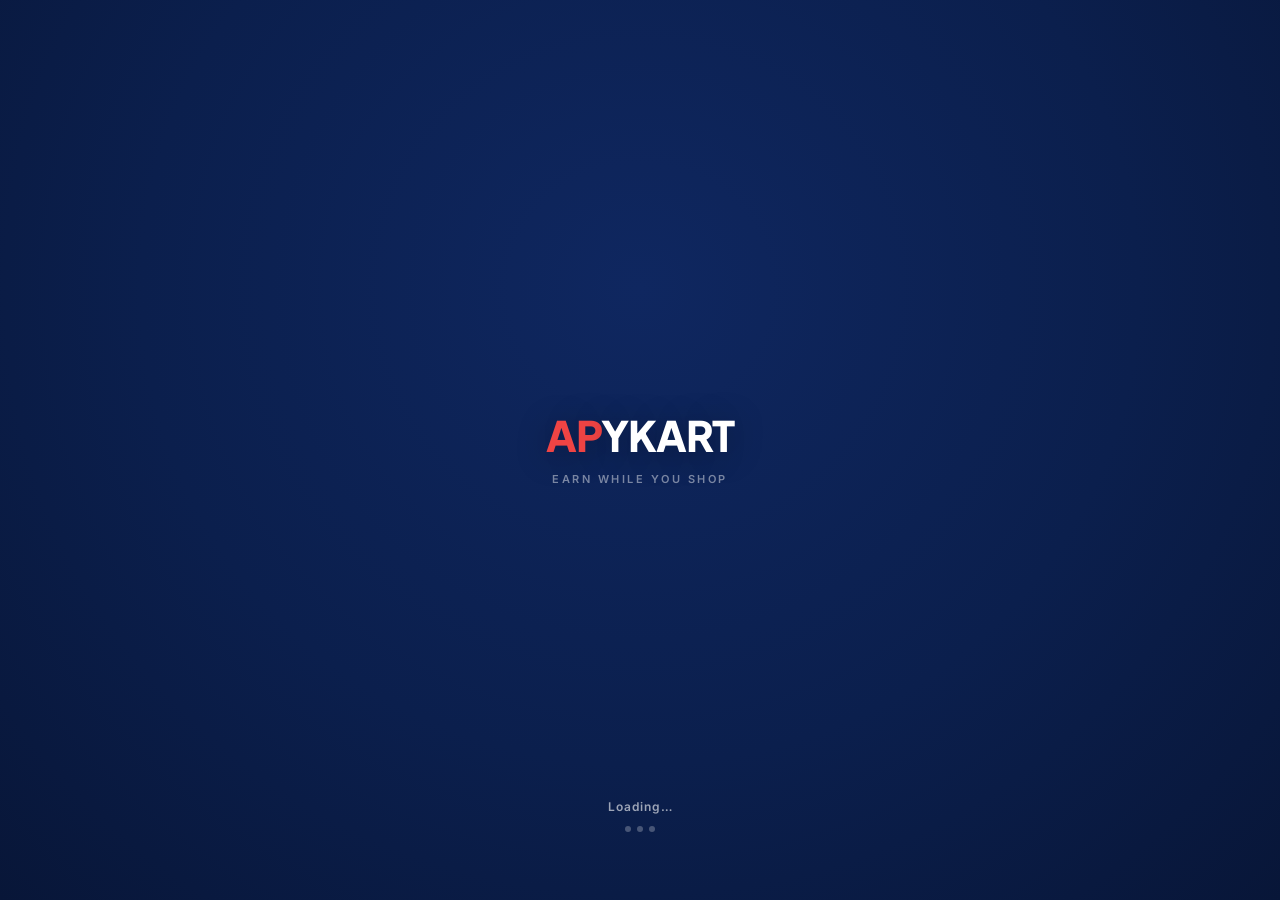
==== commit a162b55f: "Update index.html" ====
--- a/index.html
+++ b/index.html
@@ -1,1691 +1,5791 @@
 <!DOCTYPE html>
+<!--
+╔══════════════════════════════════════════════════════════════════════╗
+║           FIRESTORE SECURITY RULES — Copy to Firebase Console        ║
+║           Project: apykart-916 → Firestore → Rules                   ║
+╚══════════════════════════════════════════════════════════════════════╝
+
+rules_version = '2';
+service cloud.firestore {
+  match /databases/{database}/documents {
+
+    // ─── HELPER FUNCTIONS ───
+    function isLoggedIn() { return request.auth != null; }
+    function isOwner(uid) { return request.auth.uid == uid; }
+    function isManager() {
+      return isLoggedIn() &&
+        exists(/databases/$(database)/documents/managers/$(request.auth.uid));
+    }
+
+    // ─── USERS ───
+    match /users/{uid} {
+      allow read:  if isOwner(uid) || isManager();
+      allow write: if isOwner(uid);
+
+      // Orders subcollection
+      match /orders/{orderId} {
+        allow read:  if isOwner(uid) || isManager();
+        allow create: if isOwner(uid);
+        allow update: if isManager();
+        allow delete: if false;
+      }
+    }
+
+    // ─── PRODUCTS ───
+    match /products/{productId} {
+      allow read: if true;  // Public
+      allow create: if isLoggedIn();  // Sellers can add
+      allow update: if isLoggedIn() &&
+        (resource.data.sellerId == request.auth.uid || isManager());
+      allow delete: if isManager();
+    }
+
+    // ─── VIDEOS ───
+    match /videos/{videoId} {
+      allow read: if true;  // Public (approved videos)
+      allow create: if isLoggedIn();
+      allow update: if isLoggedIn() &&
+        (resource.data.uploaderUid == request.auth.uid || isManager());
+      allow delete: if isLoggedIn() &&
+        (resource.data.uploaderUid == request.auth.uid || isManager());
+    }
+
+    // ─── ALL_ORDERS (Admin view) ───
+    match /all_orders/{orderId} {
+      allow read: if isManager();
+      allow create: if true;  // Orders created by anyone (including guests)
+      allow update: if isManager();
+      allow delete: if false;
+    }
+
+    // ─── SETTINGS (App branding/theme) ───
+    match /settings/{doc} {
+      allow read: if true;   // Public branding
+      allow write: if isManager();
+    }
+
+    // ─── MANAGERS (Admin/CEO roles) ───
+    match /managers/{uid} {
+      allow read: if isLoggedIn();
+      allow write: if isManager();
+    }
+
+    // ─── REFERRALS ───
+    match /referrals/{refId} {
+      allow read: if isLoggedIn();
+      allow create: if isLoggedIn();
+      allow update: if isManager();
+      allow delete: if false;
+    }
+  }
+}
+ // ─── BANNERS (Admin hero banners) ───
+match /banners/{bannerId} {
+  allow read: if true;        // Public — user panel needs to read active banners
+  allow write: if isManager(); // Only admin can add/edit banners
+}
+════════════════════════════════════════════════════════════════════════
+
+FIREBASE STORAGE RULES — Copy to Firebase Console → Storage → Rules:
+
+rules_version = '2';
+service firebase.storage {
+  match /b/{bucket}/o {
+
+    // Videos: authenticated users can upload, public can read
+    match /videos/{userId}/{fileName} {
+      allow read: if true;
+      allow write: if request.auth != null && request.auth.uid == userId
+        && request.resource.size < 100 * 1024 * 1024  // Max 100MB
+        && request.resource.contentType.matches('video/.*');
+    }
+
+    // Images: authenticated users can upload
+    match /images/{userId}/{fileName} {
+      allow read: if true;
+      allow write: if request.auth != null && request.auth.uid == userId
+        && request.resource.size < 5 * 1024 * 1024   // Max 5MB
+        && request.resource.contentType.matches('image/.*');
+    }
+
+    // Seller documents
+    match /seller_docs/{userId}/{fileName} {
+      allow read: if request.auth != null &&
+        (request.auth.uid == userId || true);  // Manager check via custom claims
+      allow write: if request.auth != null && request.auth.uid == userId
+        && request.resource.size < 10 * 1024 * 1024;  // Max 10MB
+    }
+  }
+}
+
+════════════════════════════════════════════════════════════════════════
+DATA STRUCTURE OVERVIEW:
+  Firestore Collections:
+  ├── users/{uid}
+  │   ├── cart[]
+  │   ├── wishlist[]
+  │   ├── addresses[]
+  │   ├── coins{}
+  │   ├── profile{}
+  │   ├── role
+  │   ├── seller_verification{}
+  │   ├── seller_products[]
+  │   ├── seller_earnings[]
+  │   ├── withdrawals[]
+  │   ├── seller_profile{}
+  │   ├── user_videos[]
+  │   └── orders/  ← subcollection
+  │       └── {orderId}
+  ├── products/{productId}
+  ├── videos/{videoId}
+  ├── all_orders/{orderId}
+  ├── settings/
+  │   ├── app_branding
+  │   └── app_theme
+  ├── managers/{uid}
+  └── referrals/{refId}
+
+  Firebase Storage:
+  ├── videos/{uid}/{timestamp_filename}
+  ├── images/{uid}/{timestamp_filename}
+  └── seller_docs/{uid}/{filename}
+════════════════════════════════════════════════════════════════════════
+-->
 <html lang="en">
 <head>
-  <meta charset="UTF-8">
-  <meta name="viewport" content="width=device-width, initial-scale=1.0, maximum-scale=5.0">
-  <title>YoYo GYM | Fitness & Gym in Shantipuram, Prayagraj</title>
-  <meta name="description" content="YoYo GYM in Shantipuram, Prayagraj – Build strength, confidence, and fitness. Call 8115388389 for membership details.">
-  <link rel="canonical" href="https://yoyogym.in/">
-  <meta property="og:title" content="YoYo GYM – Build Your Strongest Self">
-  <meta property="og:description" content="Premium fitness training in Shantipuram, Prayagraj. Join YoYo GYM today.">
-  <meta property="og:type" content="website">
-  <meta property="og:url" content="https://yoyogym.in/">
-  <meta property="og:image" content="https://images.unsplash.com/photo-1534438327276-14e5300c3a48?w=1200&h=630&fit=crop">
-  <meta name="twitter:card" content="summary_large_image">
-  <link rel="preconnect" href="https://fonts.googleapis.com">
-  <link rel="preconnect" href="https://fonts.gstatic.com" crossorigin>
-  <link href="https://fonts.googleapis.com/css2?family=Inter:opsz,wght@14..32,400;14..32,500;14..32,600;14..32,700;14..32,800;14..32,900&display=swap" rel="stylesheet">
-  <style>
-    /* ================= RESET & VARIABLES ================= */
-    * {
-      margin: 0;
-      padding: 0;
-      box-sizing: border-box;
+<meta charset="UTF-8">
+<meta name="viewport" content="width=device-width, initial-scale=1.0, maximum-scale=1.0, user-scalable=no">
+<title>apykart – Earn While You Shop </title>
+<link rel="preconnect" href="https://fonts.googleapis.com">
+<link href="https://fonts.googleapis.com/css2?family=Inter:ital,opsz,wght@0,14..32,300;0,14..32,400;0,14..32,500;0,14..32,600;0,14..32,700;0,14..32,800;0,14..32,900;1,14..32,400&family=Plus+Jakarta+Sans:wght@500;600;700;800;900&display=swap" rel="stylesheet">
+<style>
+*,*::before,*::after{box-sizing:border-box;margin:0;padding:0}
+:root{
+  --primary:#2563eb;--primary-dark:#1d4ed8;--primary-light:#eff6ff;--primary-mid:#dbeafe;
+  --accent:#f97316;--accent-dark:#ea580c;--accent2:#fbbf24;
+  --success:#16a34a;--danger:#dc2626;
+  --coin:#b45309;--coin-bg:#fffbeb;--coin-border:#fde68a;
+  --bg:#ffffff;
+  --card:#fff;--text:#111827;--text2:#4b5563;--text3:#9ca3af;
+  --border:#e8eaf0; /* ← CHANGE: thoda softer border */
+  --shadow:0 2px 12px rgba(15,23,42,.06);--shadow2:0 1px 4px rgba(15,23,42,.05);--shadow3:0 8px 32px rgba(37,99,235,.16);
+  --header-h:68px;--nav-h:62px;--radius:14px;--radius-sm:10px;--radius-lg:18px;
+  --font-head:'Plus Jakarta Sans',system-ui,sans-serif;--font-body:'Inter',system-ui,sans-serif;
+}
+html,body{height:100%;height:-webkit-fill-available;overflow:hidden;background:var(--bg);font-family:var(--font-body);color:var(--text);-webkit-font-smoothing:antialiased}
+button{font-family:var(--font-body);cursor:pointer;border:none;background:none}
+input,textarea,select{font-family:var(--font-body)}
+img{display:block;max-width:100%}
+a{text-decoration:none;color:inherit}
+
+/* ─── SPLASH ─── */
+#loadingScreen{position:fixed;inset:0;z-index:9999;background:radial-gradient(ellipse at 50% 32%,#0F2760 0%,#0B1F4D 55%,#081638 100%);display:flex;flex-direction:column;align-items:center;justify-content:center;transition:opacity .5s ease,visibility .5s ease}
+#loadingScreen.hidden{opacity:0;visibility:hidden;pointer-events:none}
+.splash-logo-wrap{display:flex;flex-direction:column;align-items:center;gap:12px;opacity:0;transform:scale(.86);animation:splashIn .9s cubic-bezier(.16,1,.3,1) .1s forwards}
+@keyframes splashIn{to{opacity:1;transform:scale(1)}}
+.splash-wordmark{font-family:var(--font-head);font-size:42px;font-weight:900;letter-spacing:-1px;line-height:1;text-shadow:0 4px 32px rgba(0,0,0,.35);white-space:nowrap}
+.splash-wordmark .ap{color:#EF4444}
+.splash-wordmark .ykart{color:#fff}
+.splash-tag{font-size:11px;font-weight:600;color:rgba(255,255,255,.45);letter-spacing:2.5px;text-transform:uppercase;margin-top:4px}
+.splash-loader{position:absolute;bottom:68px;left:0;right:0;display:flex;flex-direction:column;align-items:center;gap:12px;opacity:0;animation:splashFadeUp .7s ease .55s forwards}
+@keyframes splashFadeUp{from{opacity:0;transform:translateY(8px)}to{opacity:1;transform:none}}
+.splash-loading-text{font-size:12px;font-weight:600;color:rgba(255,255,255,.6);letter-spacing:1px}
+.splash-dots{display:flex;gap:6px}
+.splash-dot{width:6px;height:6px;border-radius:50%;background:rgba(255,255,255,.25);animation:splashDotPulse 1.3s ease-in-out infinite}
+.splash-dot:nth-child(2){animation-delay:.18s}
+.splash-dot:nth-child(3){animation-delay:.36s}
+@keyframes splashDotPulse{0%,80%,100%{transform:scale(.7);opacity:.35;background:rgba(255,255,255,.25)}40%{transform:scale(1.15);opacity:1;background:#EF4444}}
+/* ─── SHELL ─── */
+#app{display:flex;flex-direction:column;height:100vh;height:100dvh;height:-webkit-fill-available;max-width:480px;margin:0 auto;position:relative;background:var(--bg);overflow:hidden;box-shadow:0 0 80px rgba(0,0,0,.1)}
+
+/* ─── HEADER ─── */
+.app-header{height:70px;background:#ffffff;border-bottom:1px solid #e5e7eb;display:flex;align-items:center;padding:0 14px;gap:10px;position:relative;z-index:100;flex-shrink:0;box-shadow:0 1px 6px rgba(15,23,42,.05)}
+.app-header.hidden{display:none}
+.header-logo{display:flex;align-items:center;gap:8px;flex:1;cursor:pointer}
+.header-logo-icon{width:32px;height:32px;background:linear-gradient(135deg,#2563eb,#1d4ed8);border-radius:9px;display:flex;align-items:center;justify-content:center}
+.header-logo-text{font-family:var(--font-head);font-weight:900;font-size:20px;color:var(--text);letter-spacing:-.5px}
+.header-logo-text span{color:var(--primary)}
+.header-location{flex:1;display:flex;flex-direction:column;margin-left:2px}
+.header-loc-label{font-size:10px;font-weight:600;color:var(--text3);line-height:1;text-transform:uppercase;letter-spacing:.4px}
+.header-loc-val{font-size:13px;font-weight:700;color:var(--text);display:flex;align-items:center;gap:2px;line-height:1.4}
+.header-actions{display:flex;gap:6px}
+.header-btn{width:36px;height:36px;background:transparent;box-shadow:none;display:flex;align-items:center;justify-content:center;color:#000;cursor:pointer;border:none;position:relative}
+.header-btn:active{opacity:.6}
+.header-profile-btn{display:flex;align-items:center;gap:6px;cursor:pointer;padding:3px 10px 3px 3px;border-radius:99px;background:#f1f5f9;border:1px solid var(--border);max-width:118px;flex-shrink:0;transition:background .15s}
+.header-profile-btn:active{background:var(--primary-light)}
+.header-profile-avatar{width:28px;height:28px;border-radius:50%;background:linear-gradient(135deg,#f97316,#ec4899);display:flex;align-items:center;justify-content:center;flex-shrink:0;overflow:hidden;border:1.5px solid #fff;box-shadow:0 1px 4px rgba(0,0,0,.15)}
+.header-profile-avatar img{width:100%;height:100%;object-fit:cover;display:block}
+.header-profile-name{font-size:11.5px;font-weight:800;color:var(--text);white-space:nowrap;overflow:hidden;text-overflow:ellipsis;max-width:64px}
+/* ─── COIN BADGE HIGHLIGHT ─── */
+.coin-pill-glow{
+  background:linear-gradient(135deg,#fde68a,#fbbf24)!important;
+  border:1.5px solid #f59e0b!important;
+  box-shadow:0 2px 10px rgba(251,191,36,.5),0 0 0 0 rgba(251,191,36,.5)!important;
+  animation:coinPulse 2s ease-in-out infinite;
+}
+@keyframes coinPulse{
+  0%,100%{box-shadow:0 2px 10px rgba(251,191,36,.5),0 0 0 0 rgba(251,191,36,.45)}
+  50%{box-shadow:0 2px 16px rgba(251,191,36,.7),0 0 0 6px rgba(251,191,36,0)}
+}
+.coin-pill-glow span:first-child{
+  display:inline-block;
+  animation:coinBounce 2s ease-in-out infinite;
+}
+@keyframes coinBounce{
+  0%,100%{transform:translateY(0) rotate(0deg)}
+  50%{transform:translateY(-2px) rotate(-10deg)}
+}
+.cart-badge{position:absolute;top:-5px;right:-5px;background:var(--accent);color:#fff;font-size:9px;font-weight:800;min-width:16px;height:16px;border-radius:99px;display:flex;align-items:center;justify-content:center;border:2px solid #fff;padding:0 2px;line-height:1}
+
+/* ─── PAGES ─── */
+.page-scroll{flex:1;min-height:0;overflow-y:auto;overflow-x:hidden;-webkit-overflow-scrolling:touch;scroll-behavior:smooth;padding-bottom:6px}
+.page-scroll::-webkit-scrollbar{display:none}
+.page{display:none;animation:pgIn .22s ease}
+.page.active{display:block}
+@keyframes pgIn{from{opacity:0;transform:translateY(6px)}to{opacity:1;transform:none}}
+
+/* ─── HOME SEARCH BAR ─── */
+.home-search-bar{padding:10px 12px 6px;display:flex;gap:8px;align-items:center}
+.home-search-input{flex:1;display:flex;align-items:center;gap:8px;background:var(--bg);border:1.5px solid var(--border);border-radius:12px;padding:0 14px;height:42px;cursor:pointer}
+.home-search-input span{font-size:13px;font-weight:500;color:var(--text3)}
+.home-notif-btn{width:42px;height:42px;background:var(--bg);border-radius:12px;border:1.5px solid var(--border);display:flex;align-items:center;justify-content:center;color:var(--text2);cursor:pointer;flex-shrink:0;position:relative}
+.home-notif-dot{position:absolute;top:8px;right:8px;width:7px;height:7px;background:var(--accent);border-radius:50%;border:1.5px solid #fff}
+
+/* ─── HERO CAROUSEL ─── */
+.hero-carousel{margin:4px 12px 0;border-radius:var(--radius-lg);overflow:hidden;position:relative;height:160px}
+.hero-slide{position:absolute;inset:0;border-radius:var(--radius-lg);padding:22px 20px;display:flex;flex-direction:column;justify-content:flex-end;opacity:0;transition:opacity .5s ease;pointer-events:none}
+.hero-slide.active{opacity:1;pointer-events:all}
+.hero-slide-1{background:linear-gradient(135deg,#7c3aed 0%,#2563eb 100%)}
+.hero-slide-2{background:linear-gradient(135deg,#0f172a 0%,#1e3a8a 100%)}
+.hero-slide-3{background:linear-gradient(135deg,#be123c 0%,#f97316 100%)}
+.hero-tag{display:inline-flex;background:rgba(255,255,255,.2);backdrop-filter:blur(4px);color:#fff;font-size:10px;font-weight:700;padding:3px 10px;border-radius:99px;letter-spacing:.8px;text-transform:uppercase;margin-bottom:7px;border:1px solid rgba(255,255,255,.15);width:fit-content}
+.hero-title{font-family:var(--font-head);font-size:22px;font-weight:900;color:#fff;line-height:1.15;margin-bottom:5px;letter-spacing:-.3px}
+.hero-sub{font-size:12px;color:rgba(255,255,255,.75);font-weight:500;margin-bottom:12px}
+.hero-btn{display:inline-flex;align-items:center;gap:4px;background:#fff;color:var(--text);font-size:12px;font-weight:800;padding:7px 16px;border-radius:99px;width:fit-content;cursor:pointer}
+.hero-emoji{position:absolute;right:16px;top:14px;font-size:72px;filter:drop-shadow(0 4px 16px rgba(0,0,0,.25));line-height:1}
+.hero-dots{position:absolute;bottom:10px;right:14px;display:flex;gap:4px}
+.hero-dot{width:5px;height:5px;border-radius:99px;background:rgba(255,255,255,.4);transition:all .3s;cursor:pointer}
+.hero-dot.active{width:16px;background:#fff}
+
+/* ─── CATEGORIES ─── */
+.section-header{display:flex;align-items:center;justify-content:space-between;padding:18px 14px 10px}
+.section-title{font-family:var(--font-head);font-size:15px;font-weight:800;color:var(--text)}
+.section-link{font-size:12px;color:var(--primary);font-weight:700;cursor:pointer;display:flex;align-items:center;gap:2px}
+.categories-scroll{display:flex;gap:10px;padding:0 14px 2px;overflow-x:auto;-webkit-overflow-scrolling:touch;scrollbar-width:none}
+.categories-scroll::-webkit-scrollbar{display:none}
+.cat-chip{display:flex;flex-direction:column;align-items:center;gap:5px;flex-shrink:0;cursor:pointer;transition:transform .15s}
+.cat-chip:active{transform:scale(.88)}
+.cat-icon{width:54px;height:54px;border-radius:16px;display:flex;align-items:center;justify-content:center;font-size:24px;box-shadow:var(--shadow2)}
+.cat-label{font-size:10px;font-weight:700;color:var(--text2);text-align:center;letter-spacing:-.1px}
+
+/* ─── FLASH SALE STRIP ─── */
+.flash-strip{margin:4px 12px 0;background:var(--text);border-radius:var(--radius);padding:11px 14px;display:flex;align-items:center;gap:10px}
+.flash-timer{display:flex;gap:3px;align-items:center}
+.timer-block{background:rgba(255,255,255,.12);color:#fff;font-size:12px;font-weight:800;padding:4px 7px;border-radius:6px;min-width:26px;text-align:center;font-variant-numeric:tabular-nums}
+.timer-sep{color:rgba(255,255,255,.4);font-weight:700;font-size:13px}
+
+/* ─── COIN EARN STRIP (below categories) ─── */
+.coin-earn-strip{margin:10px 12px 0;background:linear-gradient(135deg,#78350f,#b45309,#d97706);border-radius:14px;padding:12px 14px;display:flex;align-items:center;gap:10px;cursor:pointer;box-shadow:0 4px 16px rgba(120,53,15,.25)}
+.coin-earn-strip-icon{font-size:26px;flex-shrink:0}
+.coin-earn-strip-text{flex:1;min-width:0}
+.coin-earn-strip-title{font-size:12.5px;font-weight:800;color:#fff;line-height:1.3}
+.coin-earn-strip-sub{font-size:10.5px;color:rgba(255,255,255,.75);font-weight:600;margin-top:2px}
+.coin-earn-strip-arrow{font-size:18px;color:rgba(255,255,255,.7);flex-shrink:0}
+
+/* ─── EARN HUB CARD ─── */
+.earn-hub-card{margin:12px 12px 0;background:linear-gradient(145deg,#0B1F4D 0%,#0F2760 50%,#152F73 100%);...}
+.earn-hub-card{margin:12px 12px 0;background:linear-gradient(135deg,#0F2760 0%,#0B1F4D 55%,#081638 100%);border-radius:var(--radius-lg);padding:18px 16px;cursor:pointer;box-shadow:0 8px 28px rgba(11,31,77,.35);position:relative;overflow:hidden}
+.earn-hub-card::before{content:'';position:absolute;top:-30px;right:-30px;width:130px;height:130px;background:rgba(249,115,22,.12);border-radius:50%}
+.earn-hub-badge{display:inline-flex;align-items:center;gap:5px;background:rgba(249,115,22,.15);border:1px solid rgba(249,115,22,.3);color:#fb923c;font-size:10px;font-weight:800;letter-spacing:.5px;padding:4px 10px;border-radius:99px;margin-bottom:10px;position:relative;z-index:1}
+.earn-hub-title{font-family:var(--font-head);font-size:17px;font-weight:800;color:#fff;line-height:1.3;margin-bottom:14px;position:relative;z-index:1}
+.earn-hub-grid{display:grid;grid-template-columns:1fr 1fr;gap:10px;margin-bottom:14px;position:relative;z-index:1}
+.earn-hub-item{display:flex;align-items:center;gap:9px;background:rgba(255,255,255,.06);border:1px solid rgba(255,255,255,.1);border-radius:12px;padding:10px;cursor:pointer;transition:background .15s}
+.earn-hub-item:active{background:rgba(255,255,255,.12)}
+.earn-hub-icon{width:34px;height:34px;border-radius:10px;display:flex;align-items:center;justify-content:center;font-size:16px;flex-shrink:0}
+.earn-hub-label{font-size:11.5px;font-weight:700;color:rgba(255,255,255,.9);line-height:1.3}
+.earn-hub-cta{background:linear-gradient(135deg,#f97316,#ea580c);color:#fff;font-size:13px;font-weight:800;padding:12px;border-radius:12px;text-align:center;box-shadow:0 4px 16px rgba(249,115,22,.35);position:relative;z-index:1}
+
+/* ─── SELLER CTA CARD (bottom of home) ─── */
+.seller-cta-card{margin:6px 12px 16px;background:linear-gradient(135deg,#f8faff,#eef4ff);border:1.5px solid var(--primary-mid);border-radius:var(--radius-lg);padding:22px 18px;text-align:center}
+.seller-cta-icon{font-size:40px;margin-bottom:8px}
+.seller-cta-title{font-family:var(--font-head);font-size:17px;font-weight:800;color:var(--text);margin-bottom:6px;line-height:1.3}
+.seller-cta-sub{font-size:12.5px;color:var(--text2);margin-bottom:16px;line-height:1.5}
+.seller-cta-features{display:grid;grid-template-columns:1fr 1fr;gap:8px;margin-bottom:18px;text-align:left}
+.seller-cta-feat{font-size:11.5px;font-weight:700;color:var(--text);background:#fff;border:1px solid var(--border);border-radius:9px;padding:8px 10px}
+.seller-cta-btn{width:100%;background:linear-gradient(135deg,#2563eb,#1d4ed8);color:#fff;font-size:14px;font-weight:800;padding:14px;border-radius:12px;border:none;cursor:pointer;box-shadow:0 6px 20px rgba(37,99,235,.3)}
+
+/* ─── DEALS HORIZONTAL SCROLL ─── */
+.deals-scroll{display:flex;gap:10px;padding:0 12px 4px;overflow-x:auto;scrollbar-width:none;-webkit-overflow-scrolling:touch}
+.deals-scroll::-webkit-scrollbar{display:none}
+.deal-card{flex-shrink:0;width:130px;background:var(--card);border-radius:var(--radius);border:1px solid var(--border);overflow:hidden;cursor:pointer;box-shadow:var(--shadow2)}
+.deal-card:active{opacity:.85}
+.deal-img{height:110px;background:#f8fafc;display:flex;align-items:center;justify-content:center;overflow:hidden;position:relative}
+.deal-img img{width:100%;height:100%;object-fit:contain;padding:6px}
+.deal-off-badge{position:absolute;top:6px;left:6px;background:var(--danger);color:#fff;font-size:9px;font-weight:800;padding:2px 6px;border-radius:5px}
+.deal-info{padding:8px}
+.deal-name{font-size:11px;font-weight:700;color:var(--text);line-height:1.3;display:-webkit-box;-webkit-line-clamp:2;-webkit-box-orient:vertical;overflow:hidden;margin-bottom:4px}
+.deal-price{font-family:var(--font-head);font-size:13px;font-weight:800;color:var(--text)}
+.deal-og{font-size:10px;color:var(--text3);text-decoration:line-through}
+
+/* ─── PRODUCT CARDS ─── */
+.products-grid{display:grid;grid-template-columns:1fr 1fr;gap:10px;padding:0 12px 14px}
+.product-card{background:var(--card);border-radius:var(--radius);overflow:hidden;box-shadow:var(--shadow2);cursor:pointer;transition:transform .15s;border:1px solid var(--border);position:relative}
+.product-card:active{transform:scale(.96)}
+.product-img-wrap{background:#f8fafc;height:180px;display:flex;align-items:center;justify-content:center;position:relative;overflow:hidden}
+.product-img-wrap img{width:100%;height:100%;object-fit:cover;display:block;padding:0;position:absolute;inset:0}
+.product-img-placeholder{font-size:56px;position:absolute;top:50%;left:50%;transform:translate(-50%,-50%)}
+.product-badge{position:absolute;top:8px;left:8px;background:var(--danger);color:#fff;font-size:9px;font-weight:800;padding:2px 7px;border-radius:5px;z-index:1;letter-spacing:.3px}
+.wish-btn-card{position:absolute;top:7px;right:7px;width:28px;height:28px;background:#fff;border-radius:8px;display:flex;align-items:center;justify-content:center;box-shadow:var(--shadow2);cursor:pointer;z-index:2;border:none;transition:transform .15s}
+.wish-btn-card:active{transform:scale(1.15)}
+.wish-btn-card svg{width:15px;height:15px;display:block}
+.product-info{padding:9px 9px 34px}
+.product-brand{font-size:10px;font-weight:600;color:var(--text3);letter-spacing:.2px;text-transform:uppercase;margin-bottom:2px}
+.product-name{font-size:12.5px;font-weight:700;color:var(--text);line-height:1.35;margin-bottom:5px;display:-webkit-box;-webkit-line-clamp:2;-webkit-box-orient:vertical;overflow:hidden}
+.product-meta{display:flex;align-items:center;gap:4px;margin-bottom:6px}
+.product-rating{font-size:10px;font-weight:700;color:#fff;background:#16a34a;padding:2px 5px;border-radius:4px;display:flex;align-items:center;gap:2px}
+.product-reviews{font-size:10px;color:var(--text3);font-weight:500}
+.product-price-row{display:flex;align-items:baseline;gap:4px}
+.product-price{font-family:var(--font-head);font-size:15px;font-weight:800;color:var(--text)}
+.product-og-price{font-size:11px;color:var(--text3);text-decoration:line-through}
+.product-discount{font-size:10px;font-weight:700;color:#16a34a}
+.product-cart-btn{position:absolute;bottom:8px;right:8px;width:26px;height:26px;background:var(--primary);border-radius:7px;display:flex;align-items:center;justify-content:center;color:#fff;font-size:14px;font-weight:700;transition:transform .15s;box-shadow:0 2px 6px rgba(37,99,235,.3)}
+.product-cart-btn:active{transform:scale(.88)}
+
+/* ─── LOADING ─── */
+.products-loading{display:flex;flex-direction:column;align-items:center;justify-content:center;padding:60px 20px;gap:12px;text-align:center}
+.products-spinner{width:36px;height:36px;border:3px solid var(--border);border-top-color:var(--primary);border-radius:50%;animation:spin .7s linear infinite}
+@keyframes spin{to{transform:rotate(360deg)}}
+
+/* ─── SEARCH ─── */
+.search-header{padding:12px 12px 8px;background:#fff;border-bottom:1px solid var(--border);position:sticky;top:0;z-index:10}
+.search-input-wrap{display:flex;align-items:center;background:var(--bg);border:1.5px solid var(--border);border-radius:11px;padding:0 12px;gap:8px;transition:border-color .2s,box-shadow .2s}
+.search-input-wrap:focus-within{border-color:var(--primary);box-shadow:0 0 0 3px rgba(37,99,235,.1)}
+#searchInput{flex:1;background:none;border:none;outline:none;padding:12px 0;font-size:14px;font-weight:500;color:var(--text)}
+#searchInput::placeholder{color:var(--text3);font-weight:400}
+.search-clear{font-size:14px;color:var(--text3);cursor:pointer;padding:4px;display:none}
+.search-empty{display:flex;flex-direction:column;align-items:center;justify-content:center;padding:56px 20px;gap:10px;text-align:center}
+.search-chip{background:var(--card);border:1.5px solid var(--border);color:var(--text2);font-size:12px;font-weight:600;padding:6px 14px;border-radius:99px;cursor:pointer;transition:all .15s}
+.search-chip:active{background:var(--primary-light);border-color:var(--primary);color:var(--primary)}
+
+/* ─── PRODUCT DETAIL ─── */
+.detail-back{display:flex;align-items:center;gap:6px;padding:13px 14px 0;color:var(--primary);font-size:13px;font-weight:700;cursor:pointer;width:fit-content}
+.media-swiper-wrap{position:relative;margin:8px 12px;border-radius:var(--radius);overflow:hidden;box-shadow:var(--shadow2);background:#f8fafc;height:300px}
+.media-swiper-track{display:flex;transition:transform .32s cubic-bezier(.4,0,.2,1);height:100%;will-change:transform}
+.media-slide{flex-shrink:0;width:100%;height:100%;position:relative;background:#f8fafc;display:flex;align-items:center;justify-content:center;overflow:hidden}
+.media-slide img{width:100%;height:100%;object-fit:contain;display:block;padding:10px}
+.media-slide video{width:100%;height:100%;object-fit:cover;display:block;background:#000}
+.media-play-overlay{position:absolute;inset:0;display:flex;align-items:center;justify-content:center;pointer-events:none}
+.media-play-btn{width:52px;height:52px;background:rgba(0,0,0,.5);border-radius:50%;display:flex;align-items:center;justify-content:center;font-size:22px;pointer-events:all;cursor:pointer;border:2px solid rgba(255,255,255,.6);transition:transform .15s;backdrop-filter:blur(4px)}
+.media-play-btn:active{transform:scale(.9)}
+.swiper-prev,.swiper-next{position:absolute;top:50%;transform:translateY(-50%);width:30px;height:30px;background:rgba(255,255,255,.9);border-radius:50%;display:flex;align-items:center;justify-content:center;font-size:16px;cursor:pointer;z-index:10;border:none;box-shadow:0 2px 8px rgba(0,0,0,.15);transition:background .15s;backdrop-filter:blur(4px)}
+.swiper-prev{left:8px}.swiper-next{right:8px}
+.swiper-prev:active,.swiper-next:active{background:#fff}
+.swiper-dots{position:absolute;bottom:9px;left:50%;transform:translateX(-50%);display:flex;gap:4px;z-index:10}
+.swiper-dot{width:6px;height:6px;border-radius:99px;background:rgba(255,255,255,.5);transition:all .25s;cursor:pointer}
+.swiper-dot.active{background:#fff;width:16px}
+.detail-discount-badge{position:absolute;top:10px;left:10px;background:var(--danger);color:#fff;font-size:12px;font-weight:800;padding:3px 10px;border-radius:6px;z-index:5}
+.detail-wishlist{position:absolute;top:10px;right:52px;width:36px;height:36px;background:transparent;box-shadow:none;display:flex;align-items:center;justify-content:center;cursor:pointer;border:none;z-index:5;transition:transform .15s}
+.detail-wishlist:active{transform:scale(.88)}
+.detail-wishlist svg{width:20px;height:20px;display:block}
+.detail-share-btn{position:absolute;top:10px;right:10px;width:36px;height:36px;background:transparent;box-shadow:none;display:flex;align-items:center;justify-content:center;cursor:pointer;border:none;z-index:5;transition:transform .15s}
+.detail-share-btn:active{transform:scale(.88)}
+.detail-share-btn svg{width:20px;height:20px;display:block}
+.detail-info{padding:0 13px 110px}
+.detail-brand{font-size:11px;color:var(--primary);font-weight:700;text-transform:uppercase;letter-spacing:.8px;margin-bottom:4px}
+.detail-title{font-family:var(--font-head);font-size:18px;font-weight:800;color:var(--text);line-height:1.3;margin-bottom:10px}
+.detail-rating-row{display:flex;align-items:center;gap:10px;margin-bottom:12px}
+.detail-rating-chip{display:flex;align-items:center;gap:4px;background:#16a34a;color:#fff;font-size:12px;font-weight:800;padding:4px 10px;border-radius:7px}
+.detail-price-section{background:#fff;border-radius:var(--radius-sm);padding:13px;margin-bottom:12px;border:1px solid var(--border)}
+.detail-price-row{display:flex;align-items:baseline;gap:9px;margin-bottom:4px}
+.detail-price{font-family:var(--font-head);font-size:24px;font-weight:900;color:var(--text)}
+.detail-og-price{font-size:14px;color:var(--text3);text-decoration:line-through}
+.detail-discount-text{font-size:13px;font-weight:800;color:#16a34a}
+.detail-offer-tag{font-size:11px;color:#92400e;background:#fef9e7;border:1px solid #fde68a;border-radius:5px;padding:4px 9px;display:inline-block;font-weight:700}
+.chip-row{display:flex;gap:6px;flex-wrap:wrap;margin:8px 13px}
+.chip{background:var(--primary-light);color:var(--primary);font-size:10px;font-weight:700;padding:4px 9px;border-radius:5px;border:1px solid var(--primary-mid)}
+.detail-desc-title{font-size:13px;font-weight:800;color:var(--text);margin-bottom:5px}
+.detail-desc{font-size:13px;color:var(--text2);line-height:1.7;margin-bottom:12px}
+.detail-feat-title{font-size:13px;font-weight:800;color:var(--text);margin-bottom:7px}
+.detail-feat-item{font-size:12px;color:var(--text2);padding:6px 0;border-bottom:1px solid var(--border);display:flex;align-items:center;gap:8px}
+.detail-feat-item::before{content:'✓';color:var(--success);font-weight:800}
+.detail-cta-bar{position:sticky;bottom:0;background:transparent;padding:10px 14px 14px;display:flex;gap:9px;border-top:none;box-shadow:none;z-index:10}
+.btn-add-cart{flex:1;background:#fff;color:var(--primary);font-size:13px;font-weight:800;padding:14px;border-radius:12px;border:2px solid var(--primary);box-shadow:0 4px 14px rgba(37,99,235,.15)}
+.btn-buy-now{flex:1;background:linear-gradient(135deg,#f97316,#ea580c);color:#fff;font-size:13px;font-weight:800;padding:14px;border-radius:12px;border:none;box-shadow:0 4px 14px rgba(249,115,22,.35)}
+.qty-btn{width:30px;height:30px;background:var(--primary);color:#fff;border-radius:7px;font-size:16px;font-weight:800;display:flex;align-items:center;justify-content:center;border:none}
+.qty-val{font-size:15px;font-weight:800;color:var(--primary);min-width:22px;text-align:center}
+
+/* ─── CART ─── */
+.cart-header-section{padding:14px 14px 4px;display:flex;align-items:center;justify-content:space-between}
+.cart-page-title{font-family:var(--font-head);font-size:19px;font-weight:800;color:var(--text)}
+.cart-count{font-size:12px;color:var(--text3);font-weight:600}
+.cart-empty{display:flex;flex-direction:column;align-items:center;padding:56px 20px;gap:10px;text-align:center}
+.cart-empty-icon{font-size:72px}
+.cart-empty-title{font-family:var(--font-head);font-size:18px;font-weight:700;color:var(--text)}
+.cart-empty-sub{font-size:13px;color:var(--text2)}
+.btn-shop-now{background:var(--primary);color:#fff;font-size:13px;font-weight:800;padding:12px 30px;border-radius:99px;margin-top:6px;box-shadow:0 4px 14px rgba(37,99,235,.3)}
+.cart-items{padding:0 12px}
+.cart-item{background:#fff;border-radius:var(--radius);border:1px solid var(--border);padding:12px;display:flex;gap:10px;margin-bottom:9px;box-shadow:var(--shadow2)}
+.cart-item-img{width:66px;height:66px;background:var(--bg);border-radius:9px;display:flex;align-items:center;justify-content:center;font-size:28px;flex-shrink:0;overflow:hidden}
+.cart-item-img img{width:66px;height:66px;object-fit:cover}
+.cart-item-info{flex:1}
+.cart-item-name{font-size:12.5px;font-weight:700;color:var(--text);line-height:1.3;margin-bottom:5px;display:-webkit-box;-webkit-line-clamp:2;-webkit-box-orient:vertical;overflow:hidden}
+.cart-item-price{font-size:14px;font-weight:800;color:var(--primary);margin-bottom:7px}
+.cart-item-controls{display:flex;align-items:center;gap:9px}
+.cart-item-remove{font-size:18px;cursor:pointer;padding:4px;flex-shrink:0;align-self:flex-start;color:var(--text3)}
+.cart-summary{margin:0 12px;background:#fff;border-radius:var(--radius);padding:14px;border:1px solid var(--border);box-shadow:var(--shadow2)}
+.cart-summary-title{font-size:13px;font-weight:800;color:var(--text);margin-bottom:10px}
+.cart-summary-row{display:flex;justify-content:space-between;font-size:12.5px;color:var(--text2);font-weight:500;padding:5px 0}
+.cart-summary-row.savings{color:#16a34a;font-weight:700}
+.cart-summary-row.total{font-size:14px;color:var(--text);font-weight:800;border-top:1px solid var(--border);margin-top:6px;padding-top:10px}
+.cart-checkout-bar{display:flex;align-items:center;gap:10px;background:#fff;padding:12px 14px;border-top:1px solid var(--border);box-shadow:0 -4px 16px rgba(0,0,0,.05)}
+.cart-total-display{flex:1}
+.cart-total-label{font-size:10px;color:var(--text3);font-weight:600;text-transform:uppercase;letter-spacing:.3px}
+.cart-total-amount{font-family:var(--font-head);font-size:19px;font-weight:900;color:var(--text)}
+.btn-checkout{background:linear-gradient(135deg,#2563eb,#1d4ed8);color:#fff;font-size:13px;font-weight:800;padding:13px 22px;border-radius:11px;box-shadow:0 4px 14px rgba(37,99,235,.35)}
+
+/* ─── CHECKOUT ─── */
+.checkout-page{padding:0 0 88px}
+.checkout-back{display:flex;align-items:center;gap:7px;padding:13px 14px 0;color:var(--primary);font-size:13px;font-weight:700;cursor:pointer;width:fit-content}
+.checkout-section{padding:8px 12px;display:flex;flex-direction:column;gap:10px}
+.checkout-card{background:#fff;border-radius:var(--radius);border:1px solid var(--border);overflow:hidden;box-shadow:var(--shadow2)}
+.checkout-card-header{display:flex;align-items:center;gap:10px;padding:12px 14px;border-bottom:1px solid var(--border)}
+.checkout-card-icon{font-size:20px;width:36px;text-align:center}
+.checkout-card-title{font-size:13px;font-weight:800;color:var(--text)}
+.checkout-card-sub{font-size:10px;color:var(--text3);font-weight:500;margin-top:2px}
+.checkout-address-box{padding:11px 14px;background:var(--primary-light);border-bottom:1px solid var(--primary-mid)}
+.checkout-address-name{font-size:13px;font-weight:800;color:var(--text);margin-bottom:3px}
+.checkout-address-text{font-size:12px;color:var(--text2);line-height:1.5}
+.checkout-address-phone{font-size:11px;color:var(--text3);font-weight:600;margin-top:3px}
+.checkout-change-btn{width:100%;padding:10px 14px;font-size:12px;font-weight:700;color:var(--primary);background:transparent;text-align:left;border-top:1px solid var(--border)}
+.checkout-user-form{padding:12px 14px;display:flex;flex-direction:column;gap:9px}
+.form-label{font-size:11px;font-weight:700;color:var(--text2);margin-bottom:3px;display:block}
+.form-input{width:100%;background:var(--bg);border:1.5px solid var(--border);border-radius:9px;padding:11px 12px;font-size:13px;font-weight:500;color:var(--text);outline:none;transition:border-color .2s}
+.form-input:focus{border-color:var(--primary);background:#fff}
+.form-input::placeholder{color:var(--text3);font-weight:400}
+.form-input.input-error{border-color:var(--danger)!important;background:#fff5f5}
+.form-error-msg{font-size:10px;color:var(--danger);font-weight:600;margin-top:3px;display:none}
+.form-error-msg.show{display:block}
+.form-group{display:flex;flex-direction:column}
+.form-row{display:flex;gap:8px}
+.form-row .form-group{flex:1}
+.form-submit-btn{width:100%;background:linear-gradient(135deg,#2563eb,#1d4ed8);color:#fff;font-size:13px;font-weight:800;padding:13px;border-radius:10px;margin-top:4px;box-shadow:0 4px 14px rgba(37,99,235,.3)}
+.coin-toggle-card{background:linear-gradient(135deg,#fffbeb,#fef9e7);border:1.5px solid var(--coin-border);border-radius:var(--radius);padding:13px 14px}
+.coin-toggle-top{display:flex;align-items:center;gap:9px;margin-bottom:7px}
+.coin-toggle-icon{font-size:26px}
+.coin-toggle-info{flex:1}
+.coin-toggle-title{font-size:12px;font-weight:800;color:var(--text)}
+.coin-toggle-sub{font-size:10px;color:var(--text3);font-weight:600;margin-top:2px}
+.coin-toggle-switch{position:relative;display:inline-block;width:42px;height:23px;flex-shrink:0}
+.coin-toggle-switch input{opacity:0;width:0;height:0}
+.coin-toggle-slider{position:absolute;cursor:pointer;inset:0;background:#d1d5db;border-radius:99px;transition:.3s}
+.coin-toggle-slider::before{content:'';position:absolute;height:17px;width:17px;left:3px;bottom:3px;background:#fff;border-radius:50%;transition:.3s;box-shadow:0 1px 3px rgba(0,0,0,.2)}
+.coin-toggle-switch input:checked+.coin-toggle-slider{background:#f59e0b}
+.coin-toggle-switch input:checked+.coin-toggle-slider::before{transform:translateX(19px)}
+.coin-toggle-switch input:disabled+.coin-toggle-slider{opacity:.5;cursor:not-allowed}
+.coin-discount-info{display:flex;align-items:center;gap:6px;background:#dcfce7;border-radius:7px;padding:7px 11px;margin-top:4px}
+.coin-discount-text{font-size:11px;font-weight:700;color:#166534}
+.coin-earn-badge{font-size:11px;font-weight:700;color:#92400e;margin-top:7px}
+.coin-locked-info{font-size:11px;color:var(--danger);font-weight:600;margin-top:5px;display:flex;align-items:center;gap:4px}
+.payment-options{padding:7px 14px 13px}
+.payment-option{display:flex;align-items:center;gap:10px;padding:13px 14px;background:var(--bg);border-radius:10px;border:1.5px solid var(--border);cursor:pointer;transition:all .15s;margin-bottom:7px}
+.payment-option.selected{border-color:var(--primary);background:var(--primary-light)}
+.payment-option-icon{font-size:24px;width:36px;text-align:center}
+.payment-option-text{flex:1}
+.payment-option-name{font-size:13px;font-weight:800;color:var(--text)}
+.payment-option-sub{font-size:10px;color:var(--text3);font-weight:500;margin-top:2px}
+.payment-radio{width:18px;height:18px;border-radius:50%;border:2px solid var(--border);display:flex;align-items:center;justify-content:center;transition:all .2s;flex-shrink:0}
+.payment-option.selected .payment-radio{border-color:var(--primary);background:var(--primary)}
+.payment-option.selected .payment-radio::after{content:'';width:7px;height:7px;background:#fff;border-radius:50%;display:block}
+.checkout-items-list{padding:10px 14px 0}
+.checkout-item{display:flex;align-items:center;gap:9px;padding:8px 0;border-bottom:1px solid var(--border)}
+.checkout-item:last-child{border-bottom:none}
+.checkout-item-img{width:40px;height:40px;background:var(--bg);border-radius:7px;display:flex;align-items:center;justify-content:center;font-size:20px;flex-shrink:0;overflow:hidden}
+.checkout-item-img img{width:40px;height:40px;object-fit:cover}
+.checkout-item-info{flex:1}
+.checkout-item-name{font-size:11px;font-weight:700;color:var(--text);display:-webkit-box;-webkit-line-clamp:1;-webkit-box-orient:vertical;overflow:hidden}
+.checkout-item-qty{font-size:10px;color:var(--text3);margin-top:2px}
+.checkout-item-price{font-size:12px;font-weight:800;color:var(--text)}
+.checkout-summary-row{display:flex;justify-content:space-between;font-size:12px;color:var(--text2);font-weight:500;padding:5px 14px}
+.checkout-summary-row.savings{color:#16a34a;font-weight:700}
+.checkout-summary-row.coin-row{color:#92400e}
+.checkout-summary-row.total{font-size:14px;color:var(--text);font-weight:800;border-top:1.5px solid var(--border);margin-top:5px;padding-top:9px}
+.checkout-place-bar{position:sticky;bottom:0;background:#fff;padding:12px 14px;border-top:1px solid var(--border);box-shadow:0 -4px 16px rgba(0,0,0,.05)}
+.btn-place-order{width:100%;background:linear-gradient(135deg,#16a34a,#15803d);color:#fff;font-size:14px;font-weight:800;padding:15px;border-radius:12px;display:flex;align-items:center;justify-content:center;gap:8px;box-shadow:0 6px 20px rgba(22,163,74,.35);transition:opacity .2s}
+.btn-place-order:disabled{opacity:.6;cursor:not-allowed}
+.btn-place-order .spinner{display:inline-block;width:15px;height:15px;border:2px solid rgba(255,255,255,.4);border-top-color:#fff;border-radius:50%;animation:spin .7s linear infinite}
+.btn-place-order .spinner.hide{display:none}
+
+/* ─── SUCCESS ─── */
+.success-page{padding:22px 14px;display:flex;flex-direction:column;align-items:center;text-align:center;min-height:80vh;justify-content:center}
+.success-anim{font-size:72px;animation:successPop .5s cubic-bezier(.34,1.56,.64,1);margin-bottom:10px}
+@keyframes successPop{from{opacity:0;transform:scale(.3)}to{opacity:1;transform:scale(1)}}
+.success-title{font-family:var(--font-head);font-size:24px;font-weight:900;color:var(--text);margin-bottom:6px}
+.success-subtitle{font-size:13px;color:var(--text2);margin-bottom:14px;line-height:1.5}
+.success-order-id{background:var(--bg);border-radius:9px;padding:9px 18px;font-size:13px;color:var(--text2);margin-bottom:14px}
+.coin-earned-badge{display:flex;align-items:center;gap:9px;background:var(--coin-bg);border:1.5px solid var(--coin-border);border-radius:12px;padding:11px 16px;margin-bottom:14px;width:100%}
+.coin-earned-text{font-size:12px;font-weight:800;color:#92400e;text-align:left;flex:1}
+.whatsapp-notif-badge{display:flex;align-items:center;gap:9px;background:#dcfce7;border:1.5px solid #86efac;border-radius:12px;padding:11px 16px;margin-bottom:14px;width:100%;cursor:pointer}
+.whatsapp-notif-text{font-size:12px;font-weight:700;color:#166534;text-align:left;flex:1}
+.success-card{background:#fff;border-radius:var(--radius);border:1px solid var(--border);padding:14px;width:100%;margin-bottom:18px;box-shadow:var(--shadow2)}
+.success-card-row{display:flex;justify-content:space-between;font-size:12px;color:var(--text2);font-weight:500;padding:7px 0;border-bottom:1px solid var(--border)}
+.success-card-row:last-child{border-bottom:none}
+.success-actions{display:flex;gap:9px;width:100%}
+.btn-continue-shopping{flex:1;background:var(--primary-light);color:var(--primary);font-size:12px;font-weight:800;padding:13px;border-radius:10px;border:1.5px solid var(--primary-mid)}
+.btn-track-order{flex:1;background:linear-gradient(135deg,#2563eb,#1d4ed8);color:#fff;font-size:12px;font-weight:800;padding:13px;border-radius:10px;box-shadow:0 4px 14px rgba(37,99,235,.3)}
+
+/* ─── ORDERS ─── */
+.sub-page-header{display:flex;align-items:center;gap:10px;padding:13px 14px;background:#fff;border-bottom:1px solid var(--border);position:sticky;top:0;z-index:10}
+.sub-page-back{font-size:26px;color:var(--primary);cursor:pointer;width:30px;line-height:1;font-weight:300}
+.sub-page-title{font-family:var(--font-head);font-size:16px;font-weight:800;color:var(--text);flex:1}
+.sub-page-action{font-size:12px;color:var(--primary);font-weight:700;cursor:pointer}
+.order-empty{display:flex;flex-direction:column;align-items:center;padding:56px 20px;gap:10px;text-align:center}
+.order-card{background:#fff;border-radius:var(--radius);margin:10px 12px 0;border:1px solid var(--border);box-shadow:var(--shadow2);overflow:hidden}
+.order-id-row{display:flex;align-items:flex-start;justify-content:space-between;padding:12px 14px 9px}
+.order-id{font-family:var(--font-head);font-size:12px;font-weight:800;color:var(--text)}
+.order-date{font-size:10px;color:var(--text3);font-weight:500;margin-top:2px}
+.order-status{font-size:10px;font-weight:800;padding:3px 9px;border-radius:5px;text-align:right}
+.status-placed,.status-confirmed{background:#dbeafe;color:#1d4ed8}
+.status-shipped{background:#fef3c7;color:#92400e}
+.status-delivered{background:#dcfce7;color:#166534}
+.status-cancelled{background:#fee2e2;color:#b91c1c}
+.status-return_requested,.status-returned{background:#f3e8ff;color:#7c3aed}
+.order-items-preview{display:flex;gap:7px;padding:0 14px 9px;flex-wrap:wrap}
+.order-item-thumb{width:44px;height:44px;background:var(--bg);border-radius:7px;display:flex;align-items:center;justify-content:center;overflow:hidden;border:1px solid var(--border)}
+.order-item-thumb img{width:44px;height:44px;object-fit:cover}
+.order-item-more{width:44px;height:44px;background:var(--primary-light);border-radius:7px;display:flex;align-items:center;justify-content:center;font-size:11px;font-weight:800;color:var(--primary)}
+.order-tracking{padding:9px 14px;background:var(--bg);border-top:1px solid var(--border)}
+.order-track-title{font-size:11px;font-weight:800;color:var(--text);margin-bottom:9px}
+.track-step{display:flex;align-items:center;gap:9px;padding:3px 0;position:relative}
+.track-step::before{content:'';position:absolute;left:8px;top:22px;width:2px;height:calc(100% - 4px);background:var(--border)}
+.track-step:last-child::before{display:none}
+.track-dot{width:18px;height:18px;border-radius:50%;border:2px solid var(--border);flex-shrink:0;display:flex;align-items:center;justify-content:center;background:#fff;z-index:1}
+.track-dot.done{background:var(--success);border-color:var(--success)}
+.track-dot.done::after{content:'✓';color:#fff;font-size:9px;font-weight:800}
+.track-dot.current{background:var(--primary);border-color:var(--primary);animation:pulse 1.4s ease-in-out infinite}
+.track-dot.current::after{content:'';width:7px;height:7px;background:#fff;border-radius:50%;display:block}
+@keyframes pulse{0%,100%{box-shadow:0 0 0 0 rgba(37,99,235,.4)}50%{box-shadow:0 0 0 7px rgba(37,99,235,0)}}
+.track-label{font-size:11px;font-weight:600;color:var(--text2)}
+.order-total-row{display:flex;align-items:center;justify-content:space-between;padding:9px 14px;border-top:1px solid var(--border)}
+.order-total-txt{font-size:14px;font-weight:800;color:var(--text)}
+.order-action-row{display:flex;gap:7px;padding:9px 14px;flex-wrap:wrap;border-top:1px solid var(--border)}
+.order-action-btn{padding:7px 13px;border-radius:7px;font-size:11px;font-weight:700;cursor:pointer;border:none}
+.btn-cancel-order{background:#fee2e2;color:var(--danger)}
+.btn-return-order{background:#f3e8ff;color:#7c3aed}
+.btn-reorder{background:var(--primary-light);color:var(--primary)}
+
+/* ─── ORDER DETAIL PAGE ─── */
+.status-replacement-requested,.status-replaced{background:#e0e7ff;color:#4338ca}
+.od-hero{background:#fff;border-radius:var(--radius);margin:12px;padding:16px;border:1px solid var(--border);box-shadow:var(--shadow2)}
+.od-hero-top{display:flex;justify-content:space-between;align-items:flex-start;margin-bottom:10px}
+.od-order-id{font-family:var(--font-head);font-size:15px;font-weight:800;color:var(--text)}
+.od-order-date{font-size:11px;color:var(--text3);font-weight:600;margin-top:2px}
+.od-status-pill{font-size:11px;font-weight:800;padding:5px 12px;border-radius:99px}
+.od-items{display:flex;gap:8px;overflow-x:auto;padding-top:6px;scrollbar-width:none}
+.od-items::-webkit-scrollbar{display:none}
+.od-item-thumb{width:54px;height:54px;border-radius:9px;background:var(--bg);flex-shrink:0;overflow:hidden;border:1px solid var(--border);display:flex;align-items:center;justify-content:center;font-size:22px}
+.od-item-thumb img{width:100%;height:100%;object-fit:cover}
+
+.od-track-card{background:#fff;border-radius:var(--radius);margin:0 12px 12px;padding:18px 16px;border:1px solid var(--border);box-shadow:var(--shadow2)}
+.od-track-title{font-size:13px;font-weight:800;color:var(--text);margin-bottom:16px}
+.od-track-step{display:flex;gap:12px;position:relative;padding-bottom:26px}
+.od-track-step:last-child{padding-bottom:0}
+.od-track-step::before{content:'';position:absolute;left:9px;top:22px;width:2px;height:calc(100% - 10px);background:var(--border)}
+.od-track-step:last-child::before{display:none}
+.od-track-step.done::before{background:var(--success)}
+.od-track-dot{width:20px;height:20px;border-radius:50%;border:2.5px solid var(--border);background:#fff;flex-shrink:0;display:flex;align-items:center;justify-content:center;z-index:1}
+.od-track-step.done .od-track-dot{background:var(--success);border-color:var(--success)}
+.od-track-step.done .od-track-dot::after{content:'✓';color:#fff;font-size:10px;font-weight:900}
+.od-track-step.current .od-track-dot{background:var(--primary);border-color:var(--primary);animation:pulse 1.4s ease-in-out infinite}
+.od-track-step.current .od-track-dot::after{content:'';width:8px;height:8px;background:#fff;border-radius:50%}
+.od-track-step.cancelled .od-track-dot{background:var(--danger);border-color:var(--danger)}
+.od-track-step.cancelled .od-track-dot::after{content:'✕';color:#fff;font-size:10px;font-weight:900}
+.od-track-label{font-size:13px;font-weight:800;color:var(--text3)}
+.od-track-step.done .od-track-label,.od-track-step.current .od-track-label{color:var(--text)}
+.od-track-step.cancelled .od-track-label{color:var(--danger)}
+.od-track-sub{font-size:11px;color:var(--text3);font-weight:500;margin-top:2px}
+
+.od-actions-card{background:#fff;border-radius:var(--radius);margin:0 12px 12px;border:1px solid var(--border);box-shadow:var(--shadow2);overflow:hidden}
+.od-action-item{display:flex;align-items:center;gap:12px;padding:14px 16px;cursor:pointer;transition:background .15s}
+.od-action-item:active{background:var(--bg)}
+.od-action-item+.od-action-item{border-top:1px solid var(--border)}
+.od-action-item.disabled{opacity:.4;pointer-events:none}
+.od-action-icon{width:38px;height:38px;border-radius:10px;background:var(--bg);display:flex;align-items:center;justify-content:center;font-size:17px;flex-shrink:0}
+.od-action-text{flex:1}
+.od-action-name{font-size:13px;font-weight:700;color:var(--text)}
+.od-action-sub{font-size:10.5px;color:var(--text3);font-weight:500;margin-top:1px}
+
+.od-addr-card{background:#fff;border-radius:var(--radius);margin:0 12px 12px;padding:14px 16px;border:1px solid var(--border);box-shadow:var(--shadow2)}
+.od-summary-card{background:#fff;border-radius:var(--radius);margin:0 12px 20px;padding:14px 16px;border:1px solid var(--border);box-shadow:var(--shadow2)}
+
+/* ─── PROFILE ─── */
+.profile-page{padding-bottom:20px}
+.profile-header-section{background:linear-gradient(135deg,#0f172a,#1e3a8a,#2563eb);padding:18px 14px 14px}
+.profile-avatar-row{display:flex;align-items:center;gap:12px;margin-bottom:14px}
+.profile-avatar{width:68px;height:68px;background:rgba(255,255,255,.15);border-radius:18px;display:flex;align-items:center;justify-content:center;border:2px solid rgba(255,255,255,.2);flex-shrink:0;overflow:hidden}
+.profile-user-info{flex:1}
+.profile-name{font-family:var(--font-head);font-size:17px;font-weight:900;color:#fff}
+.profile-email{font-size:11px;color:rgba(255,255,255,.65);margin-top:2px;font-weight:500}
+.profile-edit-btn{background:rgba(255,255,255,.15);color:#fff;font-size:11px;font-weight:700;padding:5px 12px;border-radius:7px;margin-top:7px;border:1px solid rgba(255,255,255,.2)}
+.profile-stats-row{display:flex;gap:0;background:rgba(255,255,255,.08);border-radius:11px;overflow:hidden;border:1px solid rgba(255,255,255,.1)}
+.profile-stat{flex:1;padding:11px 8px;text-align:center}
+.profile-stat+.profile-stat{border-left:1px solid rgba(255,255,255,.12)}
+.profile-stat-val{font-family:var(--font-head);font-size:17px;font-weight:900;color:#fff}
+.profile-stat-label{font-size:9px;color:rgba(255,255,255,.55);font-weight:600;margin-top:2px;text-transform:uppercase;letter-spacing:.3px}
+.coin-wallet-strip{margin:10px;background:linear-gradient(135deg,#78350f,#b45309,#d97706);border-radius:var(--radius);padding:13px 14px;display:flex;align-items:center;gap:10px;cursor:pointer;box-shadow:0 4px 16px rgba(120,53,15,.3)}
+.coin-wallet-icon{font-size:28px}
+.coin-wallet-info{flex:1}
+.coin-wallet-bal{font-family:var(--font-head);font-size:19px;font-weight:900;color:#fff}
+.coin-wallet-label{font-size:10px;color:rgba(255,255,255,.7);font-weight:600;text-transform:uppercase;letter-spacing:.3px}
+.coin-wallet-val{font-size:10px;color:rgba(255,255,255,.6);font-weight:500;margin-top:2px}
+.profile-menu-group{margin:7px 10px 0}
+.profile-menu-label{font-size:10px;font-weight:700;color:var(--text3);text-transform:uppercase;letter-spacing:.6px;padding:6px 0 7px}
+.profile-menu-card{background:#fff;border-radius:var(--radius);border:1px solid var(--border);overflow:hidden;box-shadow:var(--shadow2)}
+.profile-menu-item{display:flex;align-items:center;gap:10px;padding:13px 14px;cursor:pointer;transition:background .15s}
+.profile-menu-item:active{background:var(--bg)}
+.profile-menu-item+.profile-menu-item{border-top:1px solid var(--border)}
+.profile-menu-icon{width:36px;height:36px;border-radius:10px;display:flex;align-items:center;justify-content:center;font-size:18px;flex-shrink:0;background:var(--primary-light)}
+.profile-menu-icon svg{color:var(--primary)}
+.profile-menu-text{flex:1}
+.profile-menu-name{font-size:13px;font-weight:700;color:var(--text)}
+.profile-menu-sub{font-size:10px;color:var(--text3);font-weight:500;margin-top:2px}
+.profile-menu-arrow{font-size:16px;color:var(--text3)}
+.profile-menu-badge{background:var(--primary);color:#fff;font-size:10px;font-weight:800;padding:2px 7px;border-radius:99px}
+
+/* ─── WALLET ─── */
+.wallet-balance-card{margin:10px;background:linear-gradient(135deg,#78350f,#b45309);border-radius:var(--radius);padding:18px;box-shadow:0 6px 24px rgba(120,53,15,.3)}
+.wallet-bal-label{font-size:10px;color:rgba(255,255,255,.65);font-weight:600;margin-bottom:4px;text-transform:uppercase;letter-spacing:.4px}
+.wallet-bal-amount{font-family:var(--font-head);font-size:44px;font-weight:900;color:#fff;line-height:1}
+.wallet-bal-rupee{font-size:12px;color:rgba(255,255,255,.7);margin-top:4px;font-weight:600}
+.wallet-bal-stats{display:flex;gap:0;background:rgba(255,255,255,.12);border-radius:9px;margin-top:12px;overflow:hidden}
+.wallet-stat{flex:1;padding:9px;text-align:center}
+.wallet-stat+.wallet-stat{border-left:1px solid rgba(255,255,255,.18)}
+.wallet-stat-val{font-size:15px;font-weight:800;color:#fff}
+.wallet-stat-label{font-size:9px;color:rgba(255,255,255,.6);font-weight:600;text-transform:uppercase;letter-spacing:.3px}
+.wallet-usable-info{margin:0 10px;background:var(--coin-bg);border:1.5px solid var(--coin-border);border-radius:10px;padding:11px 13px}
+.wallet-usable-title{font-size:12px;font-weight:800;color:#92400e;margin-bottom:3px}
+.wallet-usable-sub{font-size:11px;color:#b45309;font-weight:500;line-height:1.5}
+.wallet-how-earn{margin:7px 10px;background:#fff;border-radius:var(--radius);border:1px solid var(--border);overflow:hidden;box-shadow:var(--shadow2)}
+.wallet-earn-item{display:flex;align-items:center;gap:9px;padding:11px 13px;border-bottom:1px solid var(--border)}
+.wallet-earn-item:last-child{border-bottom:none}
+.wallet-earn-icon{font-size:20px;width:36px;height:36px;background:var(--bg);border-radius:9px;display:flex;align-items:center;justify-content:center;flex-shrink:0}
+.wallet-earn-text{flex:1}
+.wallet-earn-title{font-size:12px;font-weight:700;color:var(--text)}
+.wallet-earn-sub{font-size:10px;color:var(--text3);font-weight:500}
+.wallet-earn-amt{font-size:12px;font-weight:800;color:#166534;background:#dcfce7;padding:2px 7px;border-radius:5px}
+.tx-list{margin:7px 10px;background:#fff;border-radius:var(--radius);border:1px solid var(--border);overflow:hidden}
+.tx-item{display:flex;align-items:center;gap:9px;padding:12px 13px}
+.tx-item+.tx-item{border-top:1px solid var(--border)}
+.tx-dot{width:34px;height:34px;border-radius:9px;display:flex;align-items:center;justify-content:center;font-size:15px;flex-shrink:0}
+.tx-dot.earned{background:#dcfce7}.tx-dot.redeemed{background:#fee2e2}.tx-dot.bonus{background:var(--coin-bg)}
+.tx-info{flex:1}
+.tx-desc{font-size:12px;font-weight:700;color:var(--text)}
+.tx-date{font-size:10px;color:var(--text3);font-weight:500;margin-top:1px}
+.tx-amount.earned{color:#16a34a;font-size:13px;font-weight:800}
+.tx-amount.redeemed{color:var(--danger);font-size:13px;font-weight:800}
+.tx-amount.bonus{color:#92400e;font-size:13px;font-weight:800}
+
+/* ─── REFER & ADDRESSES ─── */
+.refer-hero{margin:10px;background:linear-gradient(135deg,#2563eb,#1d4ed8);border-radius:var(--radius);padding:22px 18px;text-align:center;box-shadow:0 6px 24px rgba(37,99,235,.3)}
+.refer-hero-icon{font-size:48px;margin-bottom:9px}
+.refer-hero-title{font-family:var(--font-head);font-size:19px;font-weight:900;color:#fff;margin-bottom:4px}
+.refer-hero-sub{font-size:12px;color:rgba(255,255,255,.75);margin-bottom:14px}
+.refer-code-box{background:rgba(255,255,255,.12);border:1.5px dashed rgba(255,255,255,.4);border-radius:10px;padding:11px 14px;display:flex;align-items:center;gap:9px;margin-bottom:10px}
+.refer-code-val{font-family:var(--font-head);font-size:18px;font-weight:900;color:#fff;letter-spacing:2px;flex:1}
+.refer-copy-btn{background:#fff;color:var(--primary);font-size:11px;font-weight:800;padding:6px 13px;border-radius:7px;border:none;cursor:pointer}
+.refer-share-row{display:flex;gap:7px}
+.refer-share-btn{flex:1;padding:10px;border-radius:9px;font-size:12px;font-weight:800;display:flex;align-items:center;justify-content:center;gap:5px;border:none;cursor:pointer}
+.refer-steps{margin:7px 10px;background:#fff;border-radius:var(--radius);border:1px solid var(--border);padding:14px;box-shadow:var(--shadow2)}
+.refer-steps-title{font-size:13px;font-weight:800;color:var(--text);margin-bottom:10px}
+.refer-step{display:flex;align-items:flex-start;gap:10px;margin-bottom:10px}
+.refer-step:last-child{margin-bottom:0}
+.refer-step-num{width:26px;height:26px;background:var(--primary);border-radius:50%;display:flex;align-items:center;justify-content:center;color:#fff;font-size:11px;font-weight:800;flex-shrink:0}
+.refer-step-text{flex:1}
+.refer-step-title{font-size:12px;font-weight:700;color:var(--text)}
+.refer-step-sub{font-size:11px;color:var(--text3);font-weight:500}
+.address-card{background:#fff;border-radius:var(--radius);padding:13px;margin:9px 10px 0;border:1px solid var(--border);box-shadow:var(--shadow2)}
+.address-card.selected-addr{border-color:var(--primary);background:var(--primary-light)}
+.address-type-tag{font-size:10px;font-weight:800;color:var(--primary);background:var(--primary-mid);padding:2px 9px;border-radius:4px;display:inline-block;margin-bottom:7px;text-transform:uppercase}
+.address-name{font-size:13px;font-weight:800;color:var(--text);margin-bottom:3px}
+.address-text{font-size:12px;color:var(--text2);line-height:1.6;margin-bottom:3px}
+.address-phone{font-size:11px;color:var(--text3);font-weight:600;margin-bottom:9px}
+.address-actions{display:flex;gap:7px}
+.address-action-btn{padding:6px 13px;border-radius:7px;font-size:11px;font-weight:700;cursor:pointer;border:none}
+.addr-select{background:var(--primary-light);color:var(--primary)}
+.addr-edit{background:#f0fdf4;color:#166534}
+.addr-delete{background:#fee2e2;color:var(--danger)}
+.add-address-btn{margin:10px;padding:13px;border-radius:var(--radius);border:2px dashed var(--primary);color:var(--primary);font-size:13px;font-weight:700;cursor:pointer;text-align:center;background:var(--primary-light);width:calc(100% - 20px)}
+
+/* ─── WISHLIST ─── */
+.wishlist-grid{display:grid;grid-template-columns:1fr 1fr;gap:10px;padding:10px}
+.wishlist-item{background:#fff;border-radius:var(--radius);border:1px solid var(--border);overflow:hidden;cursor:pointer;box-shadow:var(--shadow2);position:relative}
+.wishlist-remove{position:absolute;top:7px;right:7px;width:22px;height:22px;background:#fff;border-radius:6px;font-size:11px;font-weight:700;display:flex;align-items:center;justify-content:center;cursor:pointer;border:none;box-shadow:var(--shadow2);z-index:2}
+.wishlist-img{background:var(--bg);height:110px;display:flex;align-items:center;justify-content:center;font-size:44px;overflow:hidden}
+.wishlist-img img{width:100%;height:110px;object-fit:cover}
+.wishlist-info{padding:9px}
+.wishlist-name{font-size:11px;font-weight:700;color:var(--text);margin-bottom:4px;display:-webkit-box;-webkit-line-clamp:2;-webkit-box-orient:vertical;overflow:hidden}
+.wishlist-price{font-size:13px;font-weight:800;color:var(--primary);margin-bottom:7px}
+.wishlist-add-btn{width:100%;background:var(--primary-light);color:var(--primary);font-size:10px;font-weight:800;padding:7px;border-radius:7px;border:none;cursor:pointer}
+
+/* ─── MODAL ─── */
+.modal-overlay{position:fixed;inset:0;background:rgba(0,0,0,.6);z-index:2000;display:flex;align-items:flex-end;justify-content:center;animation:fadeInBg .2s ease}
+.modal-sheet{background:#fff;border-radius:22px 22px 0 0;width:100%;max-width:480px;max-height:90vh;overflow-y:auto;padding-bottom:env(safe-area-inset-bottom,16px);animation:slideUp .28s cubic-bezier(.34,1.2,.64,1)}
+@keyframes fadeInBg{from{opacity:0}to{opacity:1}}
+@keyframes slideUp{from{transform:translateY(100%)}to{transform:translateY(0)}}
+.modal-handle{width:36px;height:3px;background:var(--border);border-radius:99px;margin:11px auto 0}
+.modal-header{padding:14px 18px 8px;border-bottom:1px solid var(--border);display:flex;align-items:center;justify-content:space-between}
+.modal-title{font-family:var(--font-head);font-size:16px;font-weight:800;color:var(--text)}
+.modal-close{font-size:20px;color:var(--text3);cursor:pointer;padding:4px}
+.modal-body{padding:14px 18px 18px}
+.reason-list{display:flex;flex-direction:column;gap:7px;margin-bottom:14px}
+.reason-item{display:flex;align-items:center;gap:9px;padding:11px;border-radius:9px;border:1.5px solid var(--border);cursor:pointer;transition:all .15s}
+.reason-item.selected{border-color:var(--primary);background:var(--primary-light)}
+.reason-radio{width:17px;height:17px;border-radius:50%;border:2px solid var(--border);display:flex;align-items:center;justify-content:center;flex-shrink:0}
+.reason-item.selected .reason-radio{border-color:var(--primary)}
+.reason-radio-dot{width:7px;height:7px;border-radius:50%;background:var(--primary);display:none}
+.reason-item.selected .reason-radio-dot{display:block}
+.reason-text{font-size:12px;font-weight:600;color:var(--text)}
+.form-type-btn{padding:7px 14px;border-radius:7px;font-size:12px;font-weight:700;cursor:pointer;background:var(--bg);border:1.5px solid var(--border);color:var(--text2);transition:all .15s}
+.form-type-btn.active{background:var(--primary-light);border-color:var(--primary);color:var(--primary)}
+/* ─── WELCOME POPUP (first launch) ─── */
+.welcome-popup-overlay{position:fixed;inset:0;background:rgba(11,31,77,.72);backdrop-filter:blur(6px);z-index:10000;display:flex;align-items:center;justify-content:center;padding:24px;opacity:0;animation:wpOverlayIn .35s ease forwards}
+@keyframes wpOverlayIn{to{opacity:1}}
+.welcome-popup-card{background:#fff;border-radius:24px;max-width:360px;width:100%;padding:34px 26px 26px;text-align:center;box-shadow:0 24px 64px rgba(0,0,0,.35);opacity:0;transform:scale(.9) translateY(10px);animation:wpCardIn .45s cubic-bezier(.16,1,.3,1) .12s forwards}
+@keyframes wpCardIn{to{opacity:1;transform:scale(1) translateY(0)}}
+.welcome-popup-emoji{font-size:52px;margin-bottom:14px;line-height:1}
+.welcome-popup-title{font-family:var(--font-head);font-size:20px;font-weight:800;color:var(--text);margin-bottom:12px}
+.welcome-popup-msg{font-size:13.5px;color:var(--text2);line-height:1.7;margin-bottom:26px}
+.welcome-popup-msg strong{color:var(--text)}
+.welcome-popup-btn{width:100%;background:linear-gradient(135deg,#2563eb,#1d4ed8);color:#fff;font-size:14px;font-weight:800;padding:15px;border-radius:14px;border:none;cursor:pointer;box-shadow:0 8px 24px rgba(37,99,235,.35);letter-spacing:.2px;transition:transform .1s}
+.welcome-popup-btn:active{transform:scale(.97)}
+/* ─── MISC ─── */
+.coming-soon-overlay{position:fixed;inset:0;background:rgba(0,0,0,.6);z-index:9000;display:flex;align-items:flex-end}
+.coming-soon-sheet{background:#fff;width:100%;max-width:480px;margin:0 auto;border-radius:22px 22px 0 0;padding:26px 22px 38px;text-align:center}
+.btn-dismiss{background:var(--primary);color:#fff;font-size:13px;font-weight:800;padding:13px 38px;border-radius:99px;box-shadow:0 4px 14px rgba(37,99,235,.3)}
+.toast-container{position:fixed;top:14px;left:50%;transform:translateX(-50%);z-index:8000;display:flex;flex-direction:column;gap:7px;width:calc(100% - 28px);max-width:440px;pointer-events:none}
+.toast{display:flex;align-items:center;gap:9px;background:#fff;border-radius:10px;padding:11px 14px;box-shadow:0 8px 24px rgba(0,0,0,.15);animation:toastIn .25s ease;font-size:12px;font-weight:700;color:var(--text);border-left:3px solid var(--primary)}
+.toast.toast-success{border-color:var(--success)}.toast.toast-warn{border-color:var(--accent)}.toast.toast-info{border-color:var(--primary)}.toast.toast-coin{border-color:#f59e0b}
+.toast.removing{animation:toastOut .25s ease forwards}
+@keyframes toastIn{from{opacity:0;transform:translateY(-12px)}to{opacity:1;transform:none}}
+@keyframes toastOut{to{opacity:0;transform:translateY(-12px)}}
+.toast-icon{font-size:16px}
+#imgPreviewModal{position:fixed;inset:0;background:rgba(0,0,0,.94);z-index:9500;display:none;flex-direction:column;align-items:center;justify-content:center}
+#imgPreviewModal.open{display:flex}
+.img-preview-close{position:absolute;top:14px;right:14px;width:38px;height:38px;background:rgba(255,255,255,.12);border-radius:50%;border:none;cursor:pointer;display:flex;align-items:center;justify-content:center;color:#fff;font-size:20px;z-index:10;transition:background .15s}
+.img-preview-close:active{background:rgba(255,255,255,.25)}
+.img-preview-img{max-width:96vw;max-height:80vh;object-fit:contain;border-radius:10px}
+.img-preview-caption{margin-top:12px;font-size:12px;color:rgba(255,255,255,.55);font-weight:500;text-align:center;padding:0 24px}
+.media-slide-preview-btn{position:absolute;bottom:9px;left:9px;background:rgba(0,0,0,.5);color:#fff;font-size:10px;font-weight:700;padding:5px 9px;border-radius:7px;border:none;cursor:pointer;display:flex;align-items:center;gap:4px;z-index:6;backdrop-filter:blur(4px)}
+.media-slide-preview-btn svg{width:12px;height:12px}
+
+
+/* ─── HEADER UPGRADE ─── */
+.app-header{background:#ffffff!important;border-bottom:1px solid #e5e7eb!important;box-shadow:0 1px 6px rgba(15,23,42,.05)!important;height:68px!important}
+.header-logo{flex-direction:column!important;gap:1px!important;align-items:flex-start!important}
+.header-logo-icon{width:34px;height:34px;background:linear-gradient(135deg,#2563eb,#1d4ed8)!important;border-radius:10px!important;box-shadow:0 4px 12px rgba(37,99,235,.35)!important}
+.header-logo-text{font-size:21px!important;background:linear-gradient(135deg,#111827,#1e40af);-webkit-background-clip:text;-webkit-text-fill-color:transparent!important}
+.header-logo-text span{background:linear-gradient(135deg,#2563eb,#60a5fa);-webkit-background-clip:text;-webkit-text-fill-color:transparent!important;color:transparent!important}
+.header-video-pill{display:flex;align-items:center;gap:3px;background:rgba(249,115,22,.1);border:1px solid rgba(249,115,22,.2);border-radius:99px;padding:2px 7px;margin-top:1px}
+.header-video-dot{width:5px;height:5px;background:#f97316;border-radius:50%;animation:videoPulse 2s infinite;flex-shrink:0}
+@keyframes videoPulse{0%,100%{opacity:1;transform:scale(1)}50%{opacity:.4;transform:scale(.6)}}
+.header-video-label{font-size:9px;font-weight:700;color:#ea580c;letter-spacing:.3px;text-transform:uppercase}
+.header-btn{background:transparent!important;border:none!important;box-shadow:none!important;color:#000!important;width:38px!important;height:38px!important}
+.header-upload-btn{background:linear-gradient(135deg,#f97316,#ea580c)!important;border-color:transparent!important;color:#fff!important;box-shadow:0 3px 10px rgba(249,115,22,.3)!important}
+/* ─── XPLOR PAGE ─── */
+#page-xplor{display:none;height:100%;overflow:hidden!important;position:relative}
+#page-xplor.active{display:flex;flex-direction:column;height:100%}
+#xplorContent{width:100%;flex:1;position:relative;overflow:hidden;min-height:0}
+#page-my-videos{padding-bottom:0}
+/* Override page-scroll overflow when xplor is active */
+.page-scroll.xplor-active{overflow:hidden!important}
+
+#page-xplor{background:#000;height:100%;position:relative;overflow:hidden}
+.xplor-feed{height:100%;position:relative;overflow:hidden;touch-action:pan-y}
+.xplor-video-slide{position:absolute;inset:0;transition:transform .35s cubic-bezier(.4,0,.2,1);background:#000}
+.xplor-video-slide.current{transform:translateY(0)}
+.xplor-video-slide.prev{transform:translateY(-100%)}
+.xplor-video-slide.next{transform:translateY(100%)}
+.xplor-video-bg{width:100%;height:100%;object-fit:cover;display:block}
+.xplor-overlay{position:absolute;inset:0;background:linear-gradient(to top,rgba(0,0,0,.85) 0%,transparent 40%,transparent 70%,rgba(0,0,0,.2) 100%);pointer-events:none}
+.xplor-product-info{position:absolute;bottom:80px;left:0;right:64px;padding:0 16px;pointer-events:all}
+.xplor-product-name{font-family:var(--font-head);font-size:16px;font-weight:800;color:#fff;margin-bottom:4px;line-height:1.3;text-shadow:0 2px 8px rgba(0,0,0,.5)}
+.xplor-product-price{font-size:14px;font-weight:700;color:#fff;display:flex;align-items:center;gap:6px;margin-bottom:6px}
+.xplor-price-badge{background:var(--accent);color:#fff;font-size:11px;font-weight:800;padding:2px 8px;border-radius:99px}
+.xplor-product-desc{font-size:12px;color:rgba(255,255,255,.8);font-weight:500;line-height:1.4}
+.xplor-actions{position:absolute;bottom:80px;right:12px;display:flex;flex-direction:column;gap:16px;align-items:center}
+.xplor-action-btn{display:flex;flex-direction:column;align-items:center;gap:4px;cursor:pointer}
+.xplor-action-icon{width:46px;height:46px;background:rgba(255,255,255,.15);backdrop-filter:blur(10px);border-radius:50%;display:flex;align-items:center;justify-content:center;border:1.5px solid rgba(255,255,255,.2)}
+.xplor-action-label{font-size:10px;font-weight:700;color:rgba(255,255,255,.9)}
+.xplor-buy-bar{position:absolute;bottom:10px;left:12px;right:12px;display:flex;gap:8px}
+.xplor-add-cart{flex:1;background:rgba(255,255,255,.15);backdrop-filter:blur(10px);border:1.5px solid rgba(255,255,255,.3);color:#fff;font-size:13px;font-weight:800;padding:11px;border-radius:12px;cursor:pointer;transition:all .2s}
+.xplor-buy-now{flex:1;background:var(--accent);color:#fff;font-size:13px;font-weight:800;padding:11px;border-radius:12px;border:none;cursor:pointer;box-shadow:0 4px 16px rgba(249,115,22,.4)}
+.xplor-empty{display:flex;flex-direction:column;align-items:center;justify-content:center;height:100%;color:#fff;gap:14px;text-align:center;padding:20px}
+.xplor-play-overlay{position:absolute;inset:0;display:flex;align-items:center;justify-content:center;pointer-events:none}
+.xplor-play-icon{width:60px;height:60px;background:rgba(0,0,0,.5);backdrop-filter:blur(4px);border-radius:50%;display:flex;align-items:center;justify-content:center;font-size:24px;border:2px solid rgba(255,255,255,.4);pointer-events:all;cursor:pointer;transition:transform .15s;opacity:0}
+.xplor-play-icon.visible{opacity:1}
+.xplor-slide-counter{position:absolute;top:14px;right:14px;background:rgba(0,0,0,.4);backdrop-filter:blur(6px);color:#fff;font-size:11px;font-weight:700;padding:4px 10px;border-radius:99px;border:1px solid rgba(255,255,255,.15)}
+.xplor-creator{display:flex;align-items:center;gap:8px;margin-bottom:8px}
+.xplor-creator-avatar{width:32px;height:32px;border-radius:50%;background:linear-gradient(135deg,#f97316,#ec4899);display:flex;align-items:center;justify-content:center;font-size:14px;border:2px solid rgba(255,255,255,.3);flex-shrink:0}
+.xplor-creator-name{font-size:12px;font-weight:700;color:rgba(255,255,255,.9)}
+
+/* ─── VIDEO UPLOAD ─── */
+.upload-page{height:100%;display:flex;flex-direction:column;background:#fff}
+.upload-steps{display:flex;padding:0 16px;gap:0;border-bottom:1px solid var(--border);overflow-x:auto;scrollbar-width:none}
+.upload-steps::-webkit-scrollbar{display:none}
+.upload-step-tab{flex-shrink:0;padding:10px 12px;font-size:11px;font-weight:700;color:var(--text3);border-bottom:2px solid transparent;cursor:pointer;white-space:nowrap;transition:all .2s}
+.upload-step-tab.active{color:var(--primary);border-color:var(--primary)}
+.upload-step-tab.done{color:var(--success)}
+.upload-body{flex:1;overflow-y:auto;padding:16px;padding-bottom:80px}
+.upload-dropzone{border:2px dashed var(--primary-mid);border-radius:var(--radius-lg);padding:40px 20px;display:flex;flex-direction:column;align-items:center;gap:12px;text-align:center;cursor:pointer;background:var(--primary-light);transition:all .2s;margin-bottom:16px}
+.upload-dropzone:active,.upload-dropzone.drag{border-color:var(--primary);background:#e0eaff}
+.upload-dropzone-icon{font-size:48px}
+.upload-dropzone-title{font-family:var(--font-head);font-size:16px;font-weight:800;color:var(--primary)}
+.upload-dropzone-sub{font-size:12px;color:var(--text2)}
+.upload-preview-thumb{width:100%;max-height:200px;border-radius:var(--radius);overflow:hidden;position:relative;margin-bottom:14px;background:#000;display:flex;align-items:center;justify-content:center}
+.upload-preview-thumb video{width:100%;max-height:200px;object-fit:cover}
+.upload-cta-bar{position:fixed;bottom:70px;left:50%;transform:translateX(-50%);width:100%;max-width:480px;padding:10px 16px;background:rgba(255,255,255,.97);backdrop-filter:blur(12px);border-top:1px solid var(--border);display:flex;gap:10px;z-index:50}
+
+/* ─── MY VIDEOS (PROFILE) ─── */
+.my-videos-grid{display:grid;grid-template-columns:1fr 1fr 1fr;gap:2px;padding:0}
+.my-video-thumb{aspect-ratio:9/16;background:#111;position:relative;overflow:hidden;cursor:pointer}
+.my-video-thumb video,.my-video-thumb img{width:100%;height:100%;object-fit:cover}
+.my-video-status{position:absolute;top:6px;left:6px;font-size:9px;font-weight:800;padding:2px 6px;border-radius:4px}
+.my-video-status.pending{background:#fef3c7;color:#92400e}
+.my-video-status.approved{background:#dcfce7;color:#166534}
+.my-video-status.rejected{background:#fee2e2;color:#b91c1c}
+.my-video-play{position:absolute;inset:0;display:flex;align-items:center;justify-content:center;background:rgba(0,0,0,.2)}
+.profile-upload-fab{position:absolute;top:14px;right:14px;width:36px;height:36px;background:rgba(255,255,255,.2);border:1.5px solid rgba(255,255,255,.4);border-radius:10px;display:flex;align-items:center;justify-content:center;cursor:pointer;backdrop-filter:blur(6px);transition:transform .15s}
+.profile-upload-fab:active{transform:scale(.88)}
+
+/* ─── PRODUCT DETAIL UPGRADE ─── */
+.detail-title{font-family:var(--font-head);font-size:20px;font-weight:900;color:var(--text);line-height:1.25;margin-bottom:12px;letter-spacing:-.3px}
+.detail-price-section{background:linear-gradient(135deg,#f0f9ff,#e0f2fe);border-radius:var(--radius-sm);padding:14px;margin-bottom:14px;border:1px solid #bae6fd}
+.detail-price{font-family:var(--font-head);font-size:28px;font-weight:900;color:var(--text);letter-spacing:-.5px}
+.detail-og-price{font-size:14px;color:var(--text3);text-decoration:line-through}
+.detail-discount-text{font-size:14px;font-weight:800;color:#16a34a}
+.detail-offers-strip{display:flex;gap:6px;overflow-x:auto;scrollbar-width:none;margin:0 13px 14px;padding-bottom:2px}
+.detail-offers-strip::-webkit-scrollbar{display:none}
+.detail-offer-chip{flex-shrink:0;display:flex;align-items:center;gap:5px;background:#fff;border:1.5px solid var(--border);border-radius:8px;padding:7px 10px}
+.detail-offer-chip-icon{font-size:16px}
+.detail-offer-chip-text{display:flex;flex-direction:column}
+.detail-offer-chip-label{font-size:10px;font-weight:800;color:var(--text)}
+.detail-offer-chip-sub{font-size:9px;color:var(--text3);font-weight:600}
+/* ─── TRUST & CONVERSION ELEMENTS ─── */
+.trust-grid{display:grid;grid-template-columns:1fr 1fr;gap:8px;margin:0 0 14px}
+.trust-grid-item{display:flex;align-items:center;gap:9px;background:#fff;border:1.5px solid var(--border);border-radius:12px;padding:11px 10px}
+.trust-grid-icon{width:34px;height:34px;border-radius:9px;display:flex;align-items:center;justify-content:center;font-size:17px;flex-shrink:0}
+.trust-grid-icon svg{width:17px;height:17px}
+.delivery-row-icon svg{width:15px;height:15px;color:var(--text2)}
+.assurance-item-icon svg{width:15px;height:15px;color:var(--text2)}
+.seller-strip-badge svg{width:19px;height:19px}
+.delivery-card-head svg{width:17px;height:17px;color:var(--primary)}
+.trust-grid-title{font-size:11px;font-weight:800;color:var(--text);line-height:1.25}
+.trust-grid-sub{font-size:9.5px;color:var(--text3);font-weight:600;margin-top:1px}
+
+.delivery-card{background:#fff;border:1.5px solid var(--border);border-radius:14px;padding:14px;margin-bottom:14px}
+.delivery-card-head{display:flex;align-items:center;gap:8px;margin-bottom:10px}
+.delivery-card-title{font-size:13px;font-weight:800;color:var(--text)}
+.delivery-row{display:flex;align-items:flex-start;gap:10px;padding:8px 0}
+.delivery-row+.delivery-row{border-top:1px dashed var(--border)}
+.delivery-row-icon{width:30px;height:30px;border-radius:8px;background:var(--bg);display:flex;align-items:center;justify-content:center;flex-shrink:0}
+.delivery-row-title{font-size:12.5px;font-weight:700;color:var(--text)}
+.delivery-row-sub{font-size:11px;color:var(--text3);font-weight:500;margin-top:1px;line-height:1.5}
+
+.seller-strip{display:flex;align-items:center;gap:11px;background:linear-gradient(135deg,#f0fdf4,#ecfdf5);border:1.5px solid #bbf7d0;border-radius:14px;padding:13px 14px;margin-bottom:14px}
+.seller-strip-badge{width:40px;height:40px;border-radius:11px;background:#16a34a;display:flex;align-items:center;justify-content:center;flex-shrink:0}
+.seller-strip-name{font-size:13px;font-weight:800;color:var(--text);display:flex;align-items:center;gap:5px}
+.seller-strip-sub{font-size:11px;color:#15803d;font-weight:600;margin-top:2px}
+
+.specs-table{background:#fff;border:1.5px solid var(--border);border-radius:14px;overflow:hidden;margin-bottom:14px}
+.specs-row{display:flex;padding:11px 14px;font-size:12.5px}
+.specs-row:nth-child(even){background:#fafbfd}
+.specs-key{width:38%;color:var(--text3);font-weight:600;flex-shrink:0}
+.specs-val{flex:1;color:var(--text);font-weight:700}
+
+.rating-summary-card{background:#fff;border:1.5px solid var(--border);border-radius:14px;padding:16px;margin-bottom:14px}
+.rating-summary-top{display:flex;gap:18px;align-items:center;margin-bottom:14px}
+.rating-big-num{font-family:var(--font-head);font-size:38px;font-weight:900;color:var(--text);line-height:1}
+.rating-big-stars{color:#f59e0b;font-size:13px;margin-top:4px}
+.rating-big-count{font-size:11px;color:var(--text3);font-weight:600;margin-top:3px}
+.rating-bars{flex:1;display:flex;flex-direction:column;gap:5px}
+.rating-bar-row{display:flex;align-items:center;gap:7px;font-size:10.5px;color:var(--text3);font-weight:700}
+.rating-bar-track{flex:1;height:6px;background:var(--bg);border-radius:99px;overflow:hidden}
+.rating-bar-fill{height:100%;background:#f59e0b;border-radius:99px}
+.rating-cta-empty{border-top:1px solid var(--border);padding-top:12px;text-align:center}
+.rating-cta-btn{background:var(--primary-light);color:var(--primary);font-size:12px;font-weight:800;padding:9px 20px;border-radius:99px;border:1.5px solid var(--primary-mid);cursor:pointer}
+
+.assurance-footer{display:flex;justify-content:space-around;align-items:center;padding:12px 4px;margin:4px 0 6px;border-top:1px solid var(--border)}
+.assurance-item{display:flex;flex-direction:column;align-items:center;gap:4px;text-align:center;flex:1}
+.assurance-item-icon{width:32px;height:32px;border-radius:9px;background:var(--bg);display:flex;align-items:center;justify-content:center}
+.assurance-item-label{font-size:9.5px;font-weight:700;color:var(--text3)}
+.media-swiper-wrap{aspect-ratio:1/1!important;height:auto!important}
+.media-slide img{object-fit:cover!important;padding:0!important}
+
+/* ─── 5-TAB BOTTOM NAV ─── */
+.bottom-nav{height:var(--nav-h);background:#fff;border-top:1px solid var(--border);display:flex;align-items:center;padding-bottom:env(safe-area-inset-bottom,0);flex-shrink:0;z-index:100;width:100%}
+.nav-item{flex:1;display:flex;flex-direction:column;align-items:center;gap:2px;cursor:pointer;padding:7px 0;position:relative;transition:transform .15s}
+.nav-item:active{transform:scale(.88)}
+.nav-xplor-btn{background:none;width:44px;height:44px;display:flex;align-items:center;justify-content:center;margin-bottom:2px;transition:transform .15s;color:var(--text3)}
+
+/* ─── NOTIFICATIONS (HOME) ─── */
+.notifications-panel{position:fixed;top:70px;right:0;width:300px;max-width:90vw;background:#fff;border-radius:0 0 0 16px;border-left:1px solid var(--border);border-bottom:1px solid var(--border);box-shadow:-8px 8px 32px rgba(0,0,0,.12);z-index:200;max-height:70vh;overflow-y:auto;animation:slideInRight .25s cubic-bezier(.34,1.2,.64,1)}
+@keyframes slideInRight{from{transform:translateX(100%)}to{transform:none}}
+.notif-header{padding:14px 16px;border-bottom:1px solid var(--border);display:flex;align-items:center;justify-content:space-between}
+.notif-item{display:flex;align-items:flex-start;gap:10px;padding:12px 16px;border-bottom:1px solid var(--border);cursor:pointer;transition:background .15s}
+.notif-item:active{background:var(--primary-light)}
+.notif-item.unread{background:#f0f6ff}
+.notif-icon{width:36px;height:36px;border-radius:10px;background:var(--primary-light);display:flex;align-items:center;justify-content:center;font-size:16px;flex-shrink:0}
+.notif-text{flex:1}
+.notif-title{font-size:12px;font-weight:700;color:var(--text);line-height:1.3;margin-bottom:2px}
+.notif-time{font-size:10px;color:var(--text3);font-weight:500}
+
+/* ─── BOTTOM NAV ─── */
+.bottom-nav{height:var(--nav-h);background:#fff;border-top:1px solid var(--border);display:flex;align-items:center;padding-bottom:env(safe-area-inset-bottom,0);flex-shrink:0;box-shadow:0 -1px 0 var(--border);z-index:100;width:100%}
+.nav-item{flex:1;display:flex;flex-direction:column;align-items:center;gap:3px;cursor:pointer;padding:8px 0;position:relative;transition:transform .15s}
+.nav-item:active{transform:scale(.88)}
+.nav-icon{line-height:1;display:flex;align-items:center;justify-content:center;color:var(--text3);transition:color .2s}
+.nav-icon svg{width:22px;height:22px;display:block}
+.nav-label{font-size:10px;font-weight:700;color:var(--text3);transition:color .2s;letter-spacing:-.2px}
+.nav-item.active .nav-label{color:var(--primary)}
+.nav-item.active .nav-icon{color:var(--primary)}
+.nav-active-dot{width:4px;height:4px;border-radius:50%;background:var(--primary);opacity:0;transition:opacity .2s}
+.nav-item.active .nav-active-dot{opacity:1}
+.nav-cart-wrap{position:relative;display:flex;align-items:center;justify-content:center}
+.nav-icon svg{display:block}
+.header-logo-icon svg,.header-btn svg{display:block}
+.loading-logo-icon svg{display:block}
+
+/* ─── PRIMARY LIGHT COMPAT ─── */
+.primary-mid { color: var(--primary-mid); }
+
+/* ─── TRENDING VIDEOS SCROLL ─── */
+.trending-videos-scroll{display:flex;gap:10px;padding:0 12px 8px;overflow-x:auto;-webkit-overflow-scrolling:touch;scrollbar-width:none}
+.trending-videos-scroll::-webkit-scrollbar{display:none}
+.trending-vid-card{flex-shrink:0;width:140px;border-radius:14px;overflow:hidden;position:relative;height:220px;cursor:pointer;box-shadow:0 4px 16px rgba(0,0,0,.18);background:#111}
+.trending-vid-card video,.trending-vid-card-bg{width:100%;height:100%;object-fit:cover;position:absolute;inset:0;display:block}
+.trending-vid-overlay{position:absolute;inset:0;background:linear-gradient(to top,rgba(0,0,0,.85) 0%,rgba(0,0,0,.05) 50%);pointer-events:none}
+.trending-vid-info{position:absolute;bottom:0;left:0;right:0;padding:10px 9px 9px}
+.trending-vid-price{background:var(--accent);color:#fff;font-size:10px;font-weight:800;padding:2px 8px;border-radius:99px;display:inline-block;margin-bottom:4px}
+.trending-vid-name{font-size:11px;font-weight:700;color:#fff;line-height:1.3;margin-bottom:6px;display:-webkit-box;-webkit-line-clamp:2;-webkit-box-orient:vertical;overflow:hidden}
+.trending-vid-shop{background:rgba(255,255,255,.95);color:var(--text);font-size:10px;font-weight:800;padding:4px 10px;border-radius:99px;display:inline-block;width:fit-content}
+.trending-vid-play{position:absolute;top:50%;left:50%;transform:translate(-50%,-50%);width:36px;height:36px;background:rgba(255,255,255,.25);backdrop-filter:blur(6px);border-radius:50%;display:flex;align-items:center;justify-content:center;border:1.5px solid rgba(255,255,255,.5)}
+
+/* ─── CREATOR DASHBOARD UPGRADE ─── */
+.creator-header-wrap{background:linear-gradient(135deg,#0f172a 0%,#1e3a8a 60%,#2563eb 100%);padding:20px 16px 28px;position:relative;overflow:hidden}
+.creator-header-wrap::before{content:'';position:absolute;top:-30px;right:-30px;width:160px;height:160px;background:rgba(255,255,255,.04);border-radius:50%;pointer-events:none}
+.creator-header-wrap::after{content:'';position:absolute;bottom:-20px;left:-20px;width:100px;height:100px;background:rgba(37,99,235,.2);border-radius:50%;pointer-events:none}
+.creator-profile-row{display:flex;align-items:center;gap:12px;margin-bottom:18px;position:relative;z-index:1}
+.creator-avatar{width:54px;height:54px;border-radius:16px;background:linear-gradient(135deg,#f97316,#ec4899);display:flex;align-items:center;justify-content:center;font-size:24px;border:2.5px solid rgba(255,255,255,.3);overflow:hidden;flex-shrink:0}
+.creator-info{flex:1}
+.creator-name{font-family:var(--font-head);font-size:17px;font-weight:800;color:#fff;line-height:1.2}
+.creator-badge{display:inline-flex;align-items:center;gap:4px;background:rgba(249,115,22,.2);border:1px solid rgba(249,115,22,.4);border-radius:99px;padding:2px 8px;margin-top:3px}
+.creator-badge-text{font-size:10px;font-weight:700;color:#fb923c;letter-spacing:.3px}
+.creator-earnings-big{background:rgba(255,255,255,.07);backdrop-filter:blur(10px);border:1px solid rgba(255,255,255,.12);border-radius:14px;padding:14px 16px;margin-bottom:14px;position:relative;z-index:1}
+.creator-earn-label{font-size:11px;font-weight:600;color:rgba(255,255,255,.55);letter-spacing:.3px;text-transform:uppercase;margin-bottom:4px}
+.creator-earn-amount{font-family:var(--font-head);font-size:32px;font-weight:900;color:#4ade80;letter-spacing:-.5px;line-height:1}
+.creator-earn-sub{font-size:11px;color:rgba(255,255,255,.5);margin-top:3px}
+.creator-stats-grid{display:grid;grid-template-columns:1fr 1fr 1fr;gap:8px;position:relative;z-index:1}
+.creator-stat-card{background:rgba(255,255,255,.08);border:1px solid rgba(255,255,255,.1);border-radius:12px;padding:10px;text-align:center}
+.creator-stat-val{font-family:var(--font-head);font-size:18px;font-weight:800;color:#fff;line-height:1}
+.creator-stat-label{font-size:10px;color:rgba(255,255,255,.5);font-weight:600;margin-top:2px}
+.creator-body{padding:14px 14px 100px;background:var(--bg)}
+.creator-section-title{font-family:var(--font-head);font-size:14px;font-weight:800;color:var(--text);margin-bottom:10px;display:flex;align-items:center;gap:6px}
+.creator-earn-breakdown{display:grid;grid-template-columns:1fr 1fr 1fr;gap:8px;margin-bottom:18px}
+.creator-earn-period{background:#fff;border:1px solid var(--border);border-radius:12px;padding:12px;text-align:center;box-shadow:var(--shadow2)}
+.creator-earn-period-amt{font-family:var(--font-head);font-size:16px;font-weight:800;color:#16a34a}
+.creator-earn-period-label{font-size:10px;color:var(--text3);font-weight:600;margin-top:2px}
+.creator-video-list{display:flex;flex-direction:column;gap:10px;margin-bottom:18px}
+.creator-video-card{background:#fff;border:1px solid var(--border);border-radius:14px;overflow:hidden;display:flex;gap:0;box-shadow:var(--shadow2)}
+.creator-video-thumb{width:80px;height:90px;background:#111;flex-shrink:0;position:relative;overflow:hidden}
+.creator-video-thumb video,.creator-video-thumb-bg{width:100%;height:100%;object-fit:cover;display:block}
+.creator-video-thumb-overlay{position:absolute;inset:0;display:flex;align-items:center;justify-content:center;background:rgba(0,0,0,.3)}
+.creator-video-details{flex:1;padding:10px}
+.creator-video-title{font-size:12px;font-weight:700;color:var(--text);margin-bottom:4px;display:-webkit-box;-webkit-line-clamp:2;-webkit-box-orient:vertical;overflow:hidden;line-height:1.3}
+.creator-video-meta{display:flex;gap:8px;flex-wrap:wrap;margin-bottom:6px}
+.creator-video-stat{font-size:10px;font-weight:700;color:var(--text2);display:flex;align-items:center;gap:2px}
+.creator-video-earn{background:#dcfce7;color:#166534;font-size:11px;font-weight:800;padding:3px 8px;border-radius:6px;display:inline-block}
+.creator-upload-fab{position:fixed;bottom:80px;right:16px;width:56px;height:56px;background:linear-gradient(135deg,var(--accent),#ea580c);border-radius:18px;display:flex;align-items:center;justify-content:center;box-shadow:0 6px 20px rgba(249,115,22,.5);cursor:pointer;z-index:50;border:none;color:#fff;transition:transform .15s}
+.creator-upload-fab:active{transform:scale(.92)}
+/* ─── VIDEO UPLOAD (2-STEP REDESIGN) ─── */
+.vu-choose-box{width:100%;max-width:280px;aspect-ratio:3/4;border:2px dashed var(--primary-mid);border-radius:var(--radius-lg);display:flex;flex-direction:column;align-items:center;justify-content:center;gap:14px;background:var(--primary-light);cursor:pointer}
+.vu-thumb-box{width:64px;height:64px;border-radius:12px;background:var(--bg);border:1.5px solid var(--border);overflow:hidden;flex-shrink:0;position:relative}
+.vu-thumb-box video{width:100%;height:100%;object-fit:cover}
+.vu-thumb-badge{position:absolute;bottom:2px;right:2px;background:rgba(0,0,0,.6);color:#fff;font-size:8px;font-weight:800;padding:1px 4px;border-radius:4px}
+.vu-header-row{display:flex;gap:10px;align-items:center;margin-bottom:16px;padding-bottom:14px;border-bottom:1px solid var(--border)}
+.vu-header-info{flex:1;min-width:0}
+.vu-header-title{font-size:13px;font-weight:800;color:var(--text);white-space:nowrap;overflow:hidden;text-overflow:ellipsis}
+.vu-header-sub{font-size:11px;color:var(--text3);font-weight:600;margin-top:2px}
+.vu-attach-row{display:flex;align-items:center;gap:10px;background:var(--bg);border:1.5px dashed var(--primary-mid);border-radius:12px;padding:12px 14px;cursor:pointer}
+.vu-attach-row.filled{border-style:solid;border-color:var(--primary);background:var(--primary-light)}
+.vu-attach-icon{width:36px;height:36px;border-radius:9px;background:#fff;display:flex;align-items:center;justify-content:center;font-size:17px;flex-shrink:0;box-shadow:var(--shadow2)}
+.vu-attach-text{flex:1;min-width:0}
+.vu-attach-name{font-size:12.5px;font-weight:700;color:var(--text)}
+.vu-attach-sub{font-size:10.5px;color:var(--text3);font-weight:500;margin-top:1px}
+.vu-link-row{display:flex;gap:8px;align-items:center}
+.vu-link-row .form-input{flex:1}
+.vu-link-icon-btn{width:44px;height:44px;flex-shrink:0;background:var(--primary-light);border:1.5px solid var(--primary-mid);border-radius:9px;display:flex;align-items:center;justify-content:center;cursor:pointer;color:var(--primary)}
+.creator-withdraw-card{background:linear-gradient(135deg,#166534,#16a34a);border-radius:14px;padding:14px 16px;margin-bottom:14px;display:flex;align-items:center;gap:12px;cursor:pointer}
+.creator-withdraw-left{flex:1}
+.creator-withdraw-label{font-size:11px;font-weight:600;color:rgba(255,255,255,.7);text-transform:uppercase;letter-spacing:.3px}
+.creator-withdraw-amount{font-family:var(--font-head);font-size:22px;font-weight:900;color:#fff;line-height:1.2}
+.creator-withdraw-btn{background:rgba(255,255,255,.2);border:1.5px solid rgba(255,255,255,.4);color:#fff;font-size:12px;font-weight:800;padding:8px 14px;border-radius:99px;cursor:pointer;white-space:nowrap}
+
+</style>
+</head>
+<body>
+<div id="loadingScreen">
+  <div class="splash-logo-wrap">
+    <div class="splash-wordmark"><span class="ap">AP</span><span class="ykart">YKART</span></div>
+    <div class="splash-tag">Earn While You Shop</div>
+  </div>
+  <div class="splash-loader">
+    <div class="splash-loading-text">Loading…</div>
+    <div class="splash-dots">
+      <div class="splash-dot"></div><div class="splash-dot"></div><div class="splash-dot"></div>
+    </div>
+  </div>
+</div>
+<div id="app">
+ <header class="app-header" id="appHeader">
+  <div class="header-profile-btn" onclick="handleHeaderProfileClick()" id="headerProfileBtn">
+    <div class="header-profile-avatar" id="headerProfileAvatar">
+      <svg width="16" height="16" viewBox="0 0 24 24" fill="none" stroke="white" stroke-width="2.2" stroke-linecap="round" stroke-linejoin="round"><path d="M20 21v-2a4 4 0 0 0-4-4H8a4 4 0 0 0-4 4v2"/><circle cx="12" cy="7" r="4"/></svg>
+    </div>
+    <span class="header-profile-name" id="headerProfileName">Sign In</span>
+  </div>
+
+  <div style="flex:1"></div>
+
+  <div class="header-btn coin-pill-glow" onclick="showPage('wallet')" title="ApyCoins" style="width:auto;padding:0 10px;display:flex;align-items:center;gap:5px;border-radius:99px;height:34px">
+    <span style="font-size:16px">🪙</span>
+    <span id="headerCoinBalance" style="font-size:13px;font-weight:800;color:#92400e">0</span>
+  </div>
+</header>
+
+  <div class="page-scroll" id="pageScroll">
+
+    <div class="page active" id="page-home">
+<div class="home-search-bar">
+    <div class="home-search-input" onclick="showPage('search')" style="justify-content:flex-start">
+      <svg width="17" height="17" viewBox="0 0 24 24" fill="none" stroke="currentColor" stroke-width="2.2" stroke-linecap="round" stroke-linejoin="round" style="color:#e2e8f0;flex-shrink:0"><circle cx="11" cy="11" r="8"/><line x1="21" y1="21" x2="16.65" y2="16.65"/></svg>
+      <span>Search products, brands…</span>
+    </div>
+  </div>
+<div class="hero-carousel" id="heroCarousel"></div>
+
+      <!-- 💰 EARN WITH APYKART -->
+      <div class="earn-hub-card" onclick="showPage('refer')">
+        <div class="earn-hub-badge">💰 EARN WITH APYKART</div>
+        <div class="earn-hub-title">Turn your time into income</div>
+        <div class="earn-hub-grid">
+          <div class="earn-hub-item" onclick="event.stopPropagation();openVideoUpload()">
+            <div class="earn-hub-icon" style="background:linear-gradient(135deg,#f97316,#ec4899)">🎥</div>
+            <div class="earn-hub-label">Create Content & Earn</div>
+          </div>
+          <div class="earn-hub-item" onclick="event.stopPropagation();showPage('profile')">
+            <div class="earn-hub-icon" style="background:linear-gradient(135deg,#10b981,#059669)">🤝</div>
+            <div class="earn-hub-label">Affiliate Marketing</div>
+          </div>
+          <div class="earn-hub-item" onclick="event.stopPropagation();handleBecomeSellerCTA()">
+            <div class="earn-hub-icon" style="background:linear-gradient(135deg,#2563eb,#1d4ed8)">🛍️</div>
+            <div class="earn-hub-label">Start Reselling</div>
+          </div>
+          <div class="earn-hub-item" onclick="event.stopPropagation();showPage('refer')">
+            <div class="earn-hub-icon" style="background:linear-gradient(135deg,#f59e0b,#d97706)">👥</div>
+            <div class="earn-hub-label">Refer Friends</div>
+          </div>
+        </div>
+        <div class="earn-hub-cta">Start Earning →</div>
+      </div>
+
+      <!-- Trending Videos Section -->
+      <div class="section-header" style="padding-top:14px">
+        <div class="section-title">🎬 Trending Videos</div>
+        <div class="section-link" onclick="showPage('xplor')">See All →</div>
+      </div>
+      <div id="trendingVideosScroll" class="trending-videos-scroll"></div>
+      <!-- Flash Sale -->
+      <div class="flash-strip" style="margin-top:12px">
+        <div style="display:flex;align-items:center;color:#fbbf24"><svg width="18" height="18" viewBox="0 0 24 24" fill="currentColor" stroke="currentColor" stroke-width="1"><polygon points="13 2 3 14 12 14 11 22 21 10 12 10 13 2"/></svg></div>
+        <div style="flex:1"><div style="font-size:12px;font-weight:800;color:#fff">Flash Sale Ends In</div><div style="font-size:10px;color:rgba(255,255,255,.55);margin-top:1px;font-weight:500">Hurry! Limited stock available</div></div>
+        <div class="flash-timer">
+          <div class="timer-block" id="timerH">05</div><div class="timer-sep">:</div>
+          <div class="timer-block" id="timerM">42</div><div class="timer-sep">:</div>
+          <div class="timer-block" id="timerS">18</div>
+        </div>
+      </div>
+<!-- Categories -->
+      <div class="section-header"><div class="section-title">Shop by Category</div></div>
+      <div class="categories-scroll" id="categoriesScroll"></div>
+
+      <!-- 🪙 COIN EARN STRIP -->
+      <div class="coin-earn-strip" onclick="showPage('wallet')">
+        <div class="coin-earn-strip-icon">🪙</div>
+        <div class="coin-earn-strip-text">
+          <div class="coin-earn-strip-title">Shop & Earn ApyCoins</div>
+          <div class="coin-earn-strip-sub"> Collect ApyCoins and enjoy exciting discounts on your purchases.</div>
+        </div>
+        <div class="coin-earn-strip-arrow">›</div>
+      </div>
+
+      <!-- Products Grid (injected by renderHome) -->
+      <div id="homeGrid"></div>
+<!-- Viral Products Bottom Section -->
+      <div id="viralProductsSection"></div>
+
+      <!-- 🚀 BECOME A SELLER -->
+      <div class="seller-cta-card">
+        <div class="seller-cta-icon">🚀</div>
+        <div class="seller-cta-title">Grow Your Business With ApyKart</div>
+        <div class="seller-cta-sub">Reach more customers through creators and social commerce.</div>
+        <div class="seller-cta-features">
+          <div class="seller-cta-feat">✔️ Zero Listing Fee</div>
+          <div class="seller-cta-feat">✔️ Fast Onboarding</div>
+          <div class="seller-cta-feat">✔️ Sell Across India</div>
+          <div class="seller-cta-feat">✔️ Easy Seller Dashboard</div>
+        </div>
+        <button class="seller-cta-btn" onclick="handleBecomeSellerCTA()">Become a Seller</button>
+      </div>
+    </div>
+
+    <div class="page" id="page-search">
+      <div class="search-header">
+        <div class="search-input-wrap">
+          <div style="color:var(--text3);display:flex;align-items:center"><svg width="17" height="17" viewBox="0 0 24 24" fill="none" stroke="currentColor" stroke-width="2.2" stroke-linecap="round" stroke-linejoin="round"><circle cx="11" cy="11" r="8"/><line x1="21" y1="21" x2="16.65" y2="16.65"/></svg></div>
+          <input type="text" id="searchInput" placeholder="Search products, brands…" oninput="handleSearch(this.value)" autocomplete="off">
+          <div class="search-clear" id="searchClear" onclick="clearSearch()">✕</div>
+        </div>
+      </div>
+      <div id="searchContent"></div>
+    </div>
+
+
+    <div class="page" id="page-xplor">
+      <div id="xplorContent" style="height:100%;position:relative"></div>
+    </div>
+
+    <div class="page" id="page-my-videos">
+      <div id="myVideosContent"></div>
+    </div>
+
+    <div class="page" id="page-upload-video">
+      <div class="sub-page-header">
+        <div class="sub-page-back" onclick="showPage('profile')"><svg width="20" height="20" viewBox="0 0 24 24" fill="none" stroke="currentColor" stroke-width="2.5" stroke-linecap="round" stroke-linejoin="round"><polyline points="15 18 9 12 15 6"/></svg></div>
+        <div class="sub-page-title">Upload Video</div>
+      </div>
+      <div id="uploadVideoContent"></div>
+    </div>
+
+    <div class="page" id="page-detail">
+      <div id="detailContent"></div>
+      <div class="detail-cta-bar" id="detailCta"></div>
+    </div>
+
+    <div class="page" id="page-cart">
+      <div id="cartContent"></div>
+      <div id="cartCta"></div>
+    </div>
+
+    <div class="page" id="page-checkout">
+      <div class="checkout-page" id="checkoutContent"></div>
+      <div class="checkout-place-bar">
+        <button class="btn-place-order" id="placeOrderBtn" onclick="placeOrder()">
+          <span id="placeOrderText">Place Order Securely</span>
+          <span class="spinner hide" id="placeSpinner"></span>
+        </button>
+      </div>
+    </div>
+
+    <div class="page" id="page-success">
+      <div id="successContent"></div>
+    </div>
+
+    <div class="page" id="page-profile">
+      <div class="profile-page" id="profileContent"></div>
+    </div>
+
+    <div class="page" id="page-orders">
+      <div class="sub-page-header">
+        <div class="sub-page-back" onclick="showPage('profile')"><svg width="20" height="20" viewBox="0 0 24 24" fill="none" stroke="currentColor" stroke-width="2.5" stroke-linecap="round" stroke-linejoin="round"><polyline points="15 18 9 12 15 6"/></svg></div>
+        <div class="sub-page-title">My Orders</div>
+      </div>
+      <div id="ordersContent"></div>
+    </div>
+<div class="page" id="page-order-detail">
+  <div class="sub-page-header">
+    <div class="sub-page-back" onclick="showPage('orders')"><svg width="20" height="20" viewBox="0 0 24 24" fill="none" stroke="currentColor" stroke-width="2.5" stroke-linecap="round" stroke-linejoin="round"><polyline points="15 18 9 12 15 6"/></svg></div>
+    <div class="sub-page-title">Order Details</div>
+  </div>
+  <div id="orderDetailContent"></div>
+</div>
+    <div class="page" id="page-wishlist">
+      <div class="sub-page-header">
+        <div class="sub-page-back" onclick="showPage('profile')"><svg width="20" height="20" viewBox="0 0 24 24" fill="none" stroke="currentColor" stroke-width="2.5" stroke-linecap="round" stroke-linejoin="round"><polyline points="15 18 9 12 15 6"/></svg></div>
+        <div class="sub-page-title">My Wishlist</div>
+      </div>
+      <div id="wishlistContent"></div>
+    </div>
+
+    <div class="page" id="page-wallet">
+      <div class="sub-page-header">
+        <div class="sub-page-back" onclick="showPage('profile')"><svg width="20" height="20" viewBox="0 0 24 24" fill="none" stroke="currentColor" stroke-width="2.5" stroke-linecap="round" stroke-linejoin="round"><polyline points="15 18 9 12 15 6"/></svg></div>
+        <div class="sub-page-title">ApyCoins Wallet</div>
+      </div>
+      <div id="walletContent"></div>
+    </div>
+
+    <div class="page" id="page-addresses">
+      <div class="sub-page-header">
+        <div class="sub-page-back" onclick="showPage('profile')"><svg width="20" height="20" viewBox="0 0 24 24" fill="none" stroke="currentColor" stroke-width="2.5" stroke-linecap="round" stroke-linejoin="round"><polyline points="15 18 9 12 15 6"/></svg></div>
+        <div class="sub-page-title">My Addresses</div>
+        <div class="sub-page-action" onclick="openAddressForm(null)">+ Add</div>
+      </div>
+      <div id="addressesContent"></div>
+    </div>
+
+    <div class="page" id="page-refer">
+      <div class="sub-page-header">
+        <div class="sub-page-back" onclick="showPage('profile')"><svg width="20" height="20" viewBox="0 0 24 24" fill="none" stroke="currentColor" stroke-width="2.5" stroke-linecap="round" stroke-linejoin="round"><polyline points="15 18 9 12 15 6"/></svg></div>
+        <div class="sub-page-title">Refer & Earn</div>
+      </div>
+      <div id="referContent"></div>
+    </div>
+
+    <div class="page" id="page-help">
+      <div class="sub-page-header">
+        <div class="sub-page-back" onclick="showPage('profile')"><svg width="20" height="20" viewBox="0 0 24 24" fill="none" stroke="currentColor" stroke-width="2.5" stroke-linecap="round" stroke-linejoin="round"><polyline points="15 18 9 12 15 6"/></svg></div>
+        <div class="sub-page-title">Help & Support</div>
+      </div>
+      <div id="helpContent"></div>
+    </div>
+
+    <div class="page" id="page-rate">
+      <div class="sub-page-header">
+        <div class="sub-page-back" onclick="showPage('profile')"><svg width="20" height="20" viewBox="0 0 24 24" fill="none" stroke="currentColor" stroke-width="2.5" stroke-linecap="round" stroke-linejoin="round"><polyline points="15 18 9 12 15 6"/></svg></div>
+        <div class="sub-page-title">Rate the App</div>
+      </div>
+      <div id="rateContent"></div>
+    </div>
+
+    <div class="page" id="page-terms">
+      <div class="sub-page-header">
+        <div class="sub-page-back" onclick="showPage('profile')"><svg width="20" height="20" viewBox="0 0 24 24" fill="none" stroke="currentColor" stroke-width="2.5" stroke-linecap="round" stroke-linejoin="round"><polyline points="15 18 9 12 15 6"/></svg></div>
+        <div class="sub-page-title">Terms & Conditions</div>
+      </div>
+      <div id="termsContent"></div>
+    </div>
+
+    <div class="page" id="page-about">
+      <div class="sub-page-header">
+        <div class="sub-page-back" onclick="showPage('profile')"><svg width="20" height="20" viewBox="0 0 24 24" fill="none" stroke="currentColor" stroke-width="2.5" stroke-linecap="round" stroke-linejoin="round"><polyline points="15 18 9 12 15 6"/></svg></div>
+        <div class="sub-page-title">About Apykart</div>
+      </div>
+      <div id="aboutContent"></div>
+    </div>
+
+  </div><!-- END page-scroll -->
+
+  <nav class="bottom-nav">
+    <div class="nav-item active" id="nav-home" onclick="showPage('home')">
+      <div class="nav-icon"><svg width="22" height="22" viewBox="0 0 24 24" fill="none" stroke="currentColor" stroke-width="2" stroke-linecap="round" stroke-linejoin="round"><path d="M3 9l9-7 9 7v11a2 2 0 0 1-2 2H5a2 2 0 0 1-2-2z"/><polyline points="9 22 9 12 15 12 15 22"/></svg></div>
+      <div class="nav-label">Home</div><div class="nav-active-dot"></div>
+    </div>
+    <div class="nav-item" id="nav-search" onclick="showPage('search')">
+      <div class="nav-icon"><svg width="22" height="22" viewBox="0 0 24 24" fill="none" stroke="currentColor" stroke-width="2" stroke-linecap="round" stroke-linejoin="round"><circle cx="11" cy="11" r="8"/><line x1="21" y1="21" x2="16.65" y2="16.65"/></svg></div>
+      <div class="nav-label">Search</div><div class="nav-active-dot"></div>
+    </div>
+<div class="nav-item" id="nav-xplor" onclick="showPage('xplor')">
+      <div class="nav-icon"><svg width="22" height="22" viewBox="0 0 24 24" fill="none" stroke="currentColor" stroke-width="2" stroke-linecap="round" stroke-linejoin="round"><circle cx="12" cy="12" r="10"/><polygon points="10 8 16 12 10 16 10 8"/></svg></div>
+      <div class="nav-label">Xplor</div><div class="nav-active-dot"></div>
+    </div>
+    <div class="nav-item" id="nav-cart" onclick="showPage('cart')">
+      <div class="nav-cart-wrap">
+        <div class="nav-icon"><svg width="22" height="22" viewBox="0 0 24 24" fill="none" stroke="currentColor" stroke-width="2" stroke-linecap="round" stroke-linejoin="round"><path d="M6 2L3 6v14a2 2 0 0 0 2 2h14a2 2 0 0 0 2-2V6l-3-4z"/><line x1="3" y1="6" x2="21" y2="6"/><path d="M16 10a4 4 0 0 1-8 0"/></svg></div>
+        <span class="cart-badge" id="navCartBadge" style="display:none;position:absolute;top:-6px;right:-8px;border-color:#fff">0</span>
+      </div>
+      <div class="nav-label">Cart</div><div class="nav-active-dot"></div>
+    </div>
+    <div class="nav-item" id="nav-profile" onclick="showPage('profile')">
+      <div class="nav-icon"><svg width="22" height="22" viewBox="0 0 24 24" fill="none" stroke="currentColor" stroke-width="2" stroke-linecap="round" stroke-linejoin="round"><path d="M20 21v-2a4 4 0 0 0-4-4H8a4 4 0 0 0-4 4v2"/><circle cx="12" cy="7" r="4"/></svg></div>
+      <div class="nav-label">Profile</div><div class="nav-active-dot"></div>
+    </div>
+  </nav>
+</div>
+
+<div class="toast-container" id="toastContainer"></div>
+<input type="file" id="directCreatorFileInput" accept="video/*" style="display:none" onchange="handleDirectVideoSelect(this)">
+<div id="modalPortal"></div>
+<div id="welcomePopupPortal"></div>
+
+<!-- IMAGE PREVIEW MODAL -->
+<div id="imgPreviewModal" onclick="closeImgPreview()">
+  <button class="img-preview-close" onclick="closeImgPreview()">
+    <svg width="18" height="18" viewBox="0 0 24 24" fill="none" stroke="white" stroke-width="2.5" stroke-linecap="round"><line x1="18" y1="6" x2="6" y2="18"/><line x1="6" y1="6" x2="18" y2="18"/></svg>
+  </button>
+  <img class="img-preview-img" id="imgPreviewSrc" src="" alt="Preview" onclick="event.stopPropagation()">
+  <div class="img-preview-caption" id="imgPreviewCaption"></div>
+</div>
+<div class="coming-soon-overlay" id="comingSoonOverlay" style="display:none" onclick="hideComingSoon()">
+  <div class="coming-soon-sheet" onclick="event.stopPropagation()">
+    <div style="font-size:56px;margin-bottom:12px">🚀</div>
+    <div style="font-family:var(--font-head);font-size:22px;font-weight:800;color:var(--text);margin-bottom:8px" id="comingSoonTitle">Coming Soon!</div>
+    <div style="font-size:14px;color:var(--text2);margin-bottom:24px;line-height:1.5">We're working hard to bring this feature. Stay tuned!</div>
+    <button class="btn-dismiss" onclick="hideComingSoon()">Got it!</button>
+  </div>
+</div>
+
+<!-- ═══════════════════════════════════════════
+     FIREBASE — Firestore + Storage + Auth
+     Migrated from Realtime Database → Firestore
+═══════════════════════════════════════════ -->
+<script type="module">
+import { initializeApp } from "https://www.gstatic.com/firebasejs/10.12.2/firebase-app.js";
+import {
+  getAuth, signInWithPopup, GoogleAuthProvider, signOut, onAuthStateChanged
+} from "https://www.gstatic.com/firebasejs/10.12.2/firebase-auth.js";
+import {
+  getFirestore,
+  doc, setDoc, updateDoc, addDoc, getDoc, getDocs,
+  collection, onSnapshot, deleteDoc,
+  query, where, orderBy, serverTimestamp, limit, increment
+} from "https://www.gstatic.com/firebasejs/10.12.2/firebase-firestore.js";
+import {
+  getStorage, ref as storageRef,
+  uploadBytesResumable, getDownloadURL, deleteObject
+} from "https://www.gstatic.com/firebasejs/10.12.2/firebase-storage.js";
+
+const firebaseConfig = {
+  apiKey: "AIzaSyB9wwF-K1AwN8xlrppiKELDXx0NxqJknbc",
+  authDomain: "apykart-916.firebaseapp.com",
+  projectId: "apykart-916",
+  storageBucket: "apykart-916.firebasestorage.app",
+  messagingSenderId: "787741109597",
+  appId: "1:787741109597:web:883a5eee5e9bb9602f8cb4"
+};
+
+const app      = initializeApp(firebaseConfig);
+const auth     = getAuth(app);
+const db       = getFirestore(app);
+const storage  = getStorage(app);
+const provider = new GoogleAuthProvider();
+
+// ─── Expose to global scope ───
+window._fbAuth = { auth, provider, signInWithPopup, signOut, onAuthStateChanged };
+window._db     = db;
+window._storage = storage;
+window._storageRef = storageRef;
+window._getDownloadURL = getDownloadURL;
+window._uploadBytesResumable = uploadBytesResumable;
+window._deleteObject = deleteObject;
+
+// Firestore helpers exposed globally
+window._fsHelpers = {
+  db, doc, setDoc, updateDoc, addDoc, getDoc, getDocs,
+  collection, onSnapshot, deleteDoc, query, where, orderBy,
+  serverTimestamp, limit, increment
+};
+
+window._vTagsArr = window._vTagsArr || [];
+
+function handleTagKeydown(e) {
+  if (e.key === 'Enter' || e.key === ',') {
+    e.preventDefault();
+    const val = e.target.value.trim().replace(/,$/, '');
+    if (val && !window._vTagsArr.includes(val)) { window._vTagsArr.push(val); renderTagChips(); }
+    e.target.value = '';
+  } else if (e.key === 'Backspace' && !e.target.value && window._vTagsArr.length) {
+    window._vTagsArr.pop();
+    renderTagChips();
+  }
+}
+
+function renderTagChips() {
+  const wrap = document.getElementById('tagChipsWrap');
+  if (!wrap) return;
+  wrap.querySelectorAll('.tag-chip').forEach(c => c.remove());
+  const input = document.getElementById('vTagInput');
+  window._vTagsArr.forEach((t, i) => {
+    const chip = document.createElement('span');
+    chip.className = 'tag-chip';
+    chip.style.cssText = 'background:var(--primary-light);color:var(--primary);font-size:11px;font-weight:700;padding:4px 8px;border-radius:99px;display:flex;align-items:center;gap:4px';
+    chip.innerHTML = `${t} <span onclick="removeTag(${i})" style="cursor:pointer">✕</span>`;
+    wrap.insertBefore(chip, input);
+  });
+  window._vTags = window._vTagsArr.join(',');
+}
+
+function removeTag(i) {
+  window._vTagsArr.splice(i, 1);
+  renderTagChips();
+}
+// ─── PRODUCTS: realtime listener from Firestore /products ───
+// ✅ FIX: Broadened query — catch 'active', 'approved', AND products where
+//   admin set approvalStatus='approved' but forgot to set status field.
+//   We fetch ALL non-inactive products and filter client-side for robustness.
+let _productsUnsub = null;
+function setupProductsListener() {
+  try {
+    const productsCol = collection(db, 'products');
+    // Fetch active + approved in one query (Firestore 'in' supports up to 10 values)
+    const q = query(productsCol, where('status', 'in', ['active', 'approved', 'Active', 'Approved']));
+    _productsUnsub = onSnapshot(q, (snap) => {
+      const fromFS = [];
+      snap.forEach(docSnap => {
+        const x = docSnap.data();
+        const fid = docSnap.id;
+        if (!x || !x.name) return;
+        // ✅ FIX: Skip products explicitly rejected/inactive by approval flow
+        if (x.approvalStatus === 'rejected') return;
+        fromFS.push({
+          _fid:     fid,
+          id:       fid,
+name:     x.name     || '',
+          sku:      x.sku      || '',
+          brand:    x.brand    || '',
+          category: (x.category || 'all').toLowerCase(),
+          price:    Number(x.price)    || 0,
+          ogPrice:  Number(x.ogPrice)  || Number(x.price) || 0,
+          discount: Number(x.discount) || 0,
+          rating:   Number(x.rating)   || 4.5,
+          reviews:  String(x.reviews   || '0'),
+          badge:    x.badge    || '',
+          desc:     x.desc     || x.name || '',
+          features: Array.isArray(x.features) ? x.features : [],
+          sizes:    Array.isArray(x.sizes) ? x.sizes : [],
+images:   Array.isArray(x.images) && x.images.length ? x.images : (x.img ? [x.img] : []),
+          keywords: Array.isArray(x.keywords) ? x.keywords : [],
+          video:    x.video    || '',
+          img:      (Array.isArray(x.images) && x.images[0]) ? x.images[0] : (x.img || ''),
+          status:   'approved',
+          coinsEarned: Number(x.coinsEarned) || 10,
+          featuredIn: x.featuredIn || null,
+          sellerId: x.sellerId || 'system'
+        });
+      });
+
+      if (typeof PRODUCTS !== 'undefined') {
+        const fsIds = new Set(fromFS.map(p => p.id));
+        // Keep static demo products only if no Firestore products exist at all
+        const staticOnly = fromFS.length === 0 ? PRODUCTS.filter(p => !p._fid) : [];
+        PRODUCTS.length = 0;
+        fromFS.forEach(p => PRODUCTS.push(p));
+        staticOnly.forEach(p => PRODUCTS.push(p));
+      }
+
+      if (typeof currentPage !== 'undefined') {
+        if      (currentPage === 'home')   renderHome();
+        else if (currentPage === 'search') handleSearch(document.getElementById('searchInput')?.value || '');
+        else if (currentPage === 'cart')   renderCart();
+      }
+    }, err => console.warn('Products Firestore listener error:', err.message));
+  } catch(e) { console.warn('Firestore products setup failed:', e.message); }
+}
+setupProductsListener();
+
+// ─── VIDEOS: realtime listener from Firestore /videos ───
+function setupVideosListener() {
+  try {
+    const videosCol = collection(db, 'videos');
+    const q = query(videosCol, where('status', '==', 'approved'), orderBy('createdAt', 'desc'), limit(50));
+    onSnapshot(q, (snap) => {
+      const vids = [];
+      snap.forEach(docSnap => {
+        const v = docSnap.data();
+        if (v) vids.push({...v, id: docSnap.id, _fsId: docSnap.id});
+      });
+      vids.sort((a, b) => {
+        const ta = a.createdAt?.seconds || a.createdAt?.toMillis?.() / 1000 || (a.uploadedAt ? new Date(a.uploadedAt).getTime() / 1000 : 0);
+        const tb = b.createdAt?.seconds || b.createdAt?.toMillis?.() / 1000 || (b.uploadedAt ? new Date(b.uploadedAt).getTime() / 1000 : 0);
+        return tb - ta;
+      });
+      window._approvedVideos = vids;
+      if (typeof currentPage !== 'undefined' && currentPage === 'xplor') renderXplor();
+      if (typeof currentPage !== 'undefined' && currentPage === 'home')   renderTrendingVideos();
+      if (typeof currentPage !== 'undefined' && currentPage === 'my-videos') renderMyVideos();
+    }, err => {
+      console.warn('Videos listener error (trying fallback):', err.message);
+      const qFallback = query(videosCol, where('status', '==', 'approved'), limit(50));
+      onSnapshot(qFallback, (snap2) => {
+        const vids2 = [];
+        snap2.forEach(docSnap => {
+          const v = docSnap.data();
+          if (v) vids2.push({...v, id: docSnap.id, _fsId: docSnap.id});
+        });
+        vids2.sort((a, b) => {
+          const ta = a.createdAt?.seconds || (a.uploadedAt ? new Date(a.uploadedAt).getTime() / 1000 : 0);
+          const tb = b.createdAt?.seconds || (b.uploadedAt ? new Date(b.uploadedAt).getTime() / 1000 : 0);
+          return tb - ta;
+        });
+        window._approvedVideos = vids2;
+        if (typeof currentPage !== 'undefined' && currentPage === 'xplor') renderXplor();
+        if (typeof currentPage !== 'undefined' && currentPage === 'home')   renderTrendingVideos();
+      }, err2 => console.warn('Videos fallback listener error:', err2.message));
+    });
+  } catch(e) { console.warn('Firestore videos setup failed:', e.message); }
+}
+setupVideosListener();
+
+// ─── SETTINGS: realtime listener — Admin changes turant user panel mein apply ───
+function setupSettingsListener() {
+  try {
+    // App Branding (logo, name, color)
+    onSnapshot(doc(db, 'settings', 'app_branding'), (snap) => {
+      if (snap && snap.exists()) {
+        window._brandingData = snap.data();
+        if (typeof _applyBranding === 'function') _applyBranding(snap.data());
+      }
+    });
+    // App Theme (colors)
+    onSnapshot(doc(db, 'settings', 'app_theme'), (snap) => {
+      if (snap && snap.exists()) {
+        window._themeData = snap.data();
+        if (typeof _applyTheme === 'function') _applyTheme(snap.data());
+      }
+    });
+    // Store Config (coins, delivery charge, etc.)
+    onSnapshot(doc(db, 'settings', 'config'), (snap) => {
+      if (snap && snap.exists()) {
+        const cfg = snap.data();
+        window._storeConfig = cfg;
+        // Update live constants used in checkout/wallet
+        if (cfg.coinVal)        window._COIN_TO_RUPEE   = Number(cfg.coinVal)   || 0.10;
+        if (cfg.coinMin)        window._COIN_MIN_TO_USE = Number(cfg.coinMin)   || 1000;
+        if (cfg.coinMaxDisc)    window._COIN_MAX_DISC   = Number(cfg.coinMaxDisc) || 20;
+        if (cfg.coinsPerOrder)  window._COINS_PER_ORDER = Number(cfg.coinsPerOrder) || 10;
+        if (cfg.coinsRefer)     window._COINS_REFER     = Number(cfg.coinsRefer)    || 50;
+        if (cfg.deliveryCharge) window._DELIVERY_FEE    = Number(cfg.deliveryCharge) || 49;
+        if (cfg.freeDeliveryAbove) window._FREE_DEL_ABOVE = Number(cfg.freeDeliveryAbove) || 499;
+        // Flash timer from admin
+        if (cfg.flashTimerSec && typeof _flashSec !== 'undefined') {
+          _flashSec = Number(cfg.flashTimerSec) || 21600;
+        }
+      }
+    });
+    // Flash Timer — ✅ FIX: Also re-render home if on that page so strip updates instantly
+    onSnapshot(doc(db, 'settings', 'flash_timer'), (snap) => {
+      if (snap && snap.exists()) {
+        const d = snap.data();
+        if (d.endTime) {
+          const remaining = new Date(d.endTime).getTime() - Date.now();
+          if (remaining > 0 && typeof _flashSec !== 'undefined') _flashSec = Math.floor(remaining / 1000);
+          // Store for use in renderHome
+          window._flashTimerData = d;
+        }
+        if (typeof currentPage !== 'undefined' && currentPage === 'home') renderHome();
+      }
+    });
+    // Notifications — Admin se aane wali real-time notifications
+    onSnapshot(
+      query(collection(db, 'notifications'), orderBy('createdAt', 'desc'), limit(20)),
+      (snap) => {
+        window._liveNotifications = snap.docs.map(d => ({id: d.id, ...d.data()}));
+        // Show dot on notification bell if new ones exist
+        const dot = document.querySelector('.home-notif-dot');
+        if (dot && window._liveNotifications.length > 0) dot.style.display = 'block';
+      }
+    );
+    window._settingsListenerReady = true;
+  } catch(e) { console.warn('Settings listener failed:', e.message); }
+}
+setupSettingsListener();
+
+// ─── ✅ FIX: CATEGORIES realtime listener — Admin adds/edits/deletes categories → instantly in user app ───
+function setupCategoriesListener() {
+  try {
+    onSnapshot(
+      query(collection(db, 'categories'), orderBy('order', 'asc')),
+      (snap) => {
+        if (!snap.docs.length) return; // Keep static CATEGORIES if Firestore has none
+        const fsCats = snap.docs.map(d => {
+          const x = d.data();
+          return {
+            id:    x.id    || d.id,
+            label: x.label || x.name || d.id,
+            icon:  x.icon  || '📦',
+            img:   x.img   || x.imageUrl || '',
+            bg:    x.bg    || 'linear-gradient(135deg,#2874f0,#3b8aff)',
+            active: x.active !== false
+          };
+        }).filter(c => c.active);
+
+        if (typeof CATEGORIES !== 'undefined' && fsCats.length > 0) {
+          CATEGORIES.length = 0;
+          fsCats.forEach(c => CATEGORIES.push(c));
+        }
+        // Re-render if user is on home page
+        if (typeof currentPage !== 'undefined' && currentPage === 'home') renderHome();
+      },
+      err => console.warn('Categories listener error:', err.message)
+    );
+  } catch(e) { console.warn('Categories listener setup failed:', e.message); }
+}
+setupCategoriesListener();
+
+// ─── ✅ FIX: BANNERS realtime listener — Admin changes hero banners → instantly reflected in user carousel ───
+function setupBannersListener() {
+  try {
+    const { db, collection, query, orderBy, onSnapshot } = window._fsHelpers || window._fb?.fsHelpers;
+    
+    if (!db || typeof onSnapshot !== 'function') {
+      console.warn('Firestore not ready for banners listener');
+      return;
     }
 
-    :root {
-      --black: #0b0b0b;
-      --dark: #121212;
-      --charcoal: #1e1e1e;
-      --gray: #6b6b6b;
-      --light-gray: #aaaaaa;
-      --white: #f0f0f0;
-      --accent: #d4a02b;
-      --accent-dark: #b8891f;
-      --accent-glow: rgba(212, 160, 43, 0.20);
-      --font: 'Inter', -apple-system, system-ui, sans-serif;
-      --container: min(1200px, calc(100% - 32px));
-      --radius: 12px;
-      --shadow: 0 20px 50px rgba(0, 0, 0, 0.5);
-      --transition: 0.3s cubic-bezier(0.25, 0.46, 0.45, 0.94);
+    onSnapshot(
+      collection(db, 'banners'),
+      (snap) => {
+        // ✅ FIX: Duplicate declaration hata di — ab sirf ek baar allBanners banta hai
+        const allBanners = snap.docs
+          .map(d => ({...d.data(), _bid: d.id}))
+          .filter(b => b.active !== false)
+          .sort((a, b) => (a.order ?? 999) - (b.order ?? 999));
+
+        window._fsBanners = allBanners;
+
+        if (allBanners.length > 0 && typeof HERO_SLIDES !== 'undefined') {
+          HERO_SLIDES.length = 0;
+          allBanners.forEach((b, i) => {
+            const gradients = [
+              'linear-gradient(135deg,#7c3aed 0%,#2563eb 100%)',
+              'linear-gradient(135deg,#0f172a 0%,#1e3a8a 100%)',
+              'linear-gradient(135deg,#be123c 0%,#f97316 100%)'
+            ];
+            HERO_SLIDES.push({
+              cls:    'hero-slide-' + ((i % 3) + 1),
+              tag:    b.tag   || '',
+              title:  b.title || '',
+              sub:    b.sub   || '',
+              btn:    b.btn   || b.btnLabel || '',
+              emoji:  b.emoji || '',
+              action: b.action === 'search' ? "showPage('search')" : (b.action || "showPage('search')"),
+              bg:     b.bg    || gradients[i % 3],
+              imageUrl: b.imageUrl || '',
+              imageOnly: !b.title && !b.tag && !b.btn && !b.btnLabel && !!b.imageUrl,
+              size: b.size || '3:1'
+            });
+          });
+          if (typeof currentPage !== 'undefined' && currentPage === 'home') {
+            initHeroCarousel();
+          }
+        } else {
+          if (typeof HERO_SLIDES !== 'undefined' && HERO_SLIDES.length === 0) {
+            const defaultSlides = [
+              { cls:'hero-slide-1', tag:'🔥 Big Sale', title:'Up to 70% Off\nTop Brands', sub:'Limited time · Grab before it\'s gone', btn:'Shop Deals', emoji:'🛍️', action:"showPage('search')" },
+              { cls:'hero-slide-2', tag:'🆕 Just Arrived', title:'New Season\nCollection', sub:'Latest mobiles, fashion & more', btn:'Explore Now', emoji:'✨', action:"filterByCategory('mobiles')" },
+              { cls:'hero-slide-3', tag:'🪙 ApyCoins', title:'Earn & Save\nEvery Order', sub:'Earn coins · Redeem discounts', btn:'Learn More', emoji:'🎁', action:"showPage('wallet')" },
+            ];
+            if (HERO_SLIDES.length === 0) {
+              defaultSlides.forEach(s => HERO_SLIDES.push(s));
+            }
+            if (typeof currentPage !== 'undefined' && currentPage === 'home') {
+              initHeroCarousel();
+            }
+          }
+        }
+      },
+      err => {
+  console.warn('Banners listener error:', err.message);
+  if (err.code === 'permission-denied') {
+    console.error('🚨 BANNERS COLLECTION: Firestore rules me banners ka read rule missing hai!');
+  }
+  // ✅ FIX: Firestore fail ho jaye tab bhi default banner zaroor dikhe
+  if (typeof HERO_SLIDES !== 'undefined' && HERO_SLIDES.length === 0) {
+    const defaultSlides = [
+      { cls:'hero-slide-1', tag:'🔥 Big Sale', title:'Up to 70% Off\nTop Brands', sub:'Limited time · Grab before it\'s gone', btn:'Shop Deals', emoji:'🛍️', action:"showPage('search')" },
+      { cls:'hero-slide-2', tag:'🆕 Just Arrived', title:'New Season\nCollection', sub:'Latest mobiles, fashion & more', btn:'Explore Now', emoji:'✨', action:"filterByCategory('mobiles')" },
+      { cls:'hero-slide-3', tag:'🪙 ApyCoins', title:'Earn & Save\nEvery Order', sub:'Earn coins · Redeem discounts', btn:'Learn More', emoji:'🎁', action:"showPage('wallet')" },
+    ];
+    defaultSlides.forEach(s => HERO_SLIDES.push(s));
+  }
+  if (typeof currentPage !== 'undefined' && currentPage === 'home' && typeof initHeroCarousel === 'function') {
+    initHeroCarousel();
+  }
+}
+    );
+  } catch(e) { 
+    console.warn('Banners listener setup failed:', e.message); 
+  }
+}
+setupBannersListener();
+
+// ─── Dispatch event so non-module script knows Firebase is ready ───
+window._fbReady = true;
+window.dispatchEvent(new Event('firebase-ready'));
+
+// ─── VIEW COUNT: Video dekha toh Firestore mein view increment karo ───
+async function incrementVideoView(videoFsId) {
+  if (!videoFsId || !window._fsHelpers) return;
+  try {
+    const { db, doc, updateDoc } = window._fsHelpers;
+    // Optimistic local update
+    if (window._approvedVideos) {
+      const vid = window._approvedVideos.find(v => v._fsId === videoFsId || v.id === videoFsId);
+      if (vid) vid.views = (vid.views || 0) + 1;
     }
-
-    html {
-      scroll-behavior: smooth;
-      -webkit-font-smoothing: antialiased;
-      background: var(--black);
+    // Firestore update - increment field
+    await updateDoc(doc(db, 'videos', videoFsId), {
+      views: (window._fsHelpers.increment ? window._fsHelpers.increment(1) : ((window._approvedVideos||[]).find(v=>v._fsId===videoFsId)?.views||0))
+    });
+  } catch(e) { /* silent fail - view count non-critical */ }
+}
+
+// ─── AUTH STATE CHANGE: load user data from Firestore ───
+let _userUnsub = null;
+onAuthStateChanged(auth, async (user) => {
+  window.currentUser = user;
+
+  // Cleanup previous user listener
+  if (_userUnsub) { _userUnsub(); _userUnsub = null; }
+
+  if (user) {
+    const uid = user.uid;
+    // Ensure user doc exists
+    const userDocRef = doc(db, 'users', uid);
+    try {
+      const snap = await getDoc(userDocRef);
+      if (!snap.exists()) {
+        await setDoc(userDocRef, {
+          profile: { name: user.displayName||'', email: user.email||'', phone:'' },
+          role: 'user',
+          createdAt: serverTimestamp()
+        }, { merge: true });
+      }
+    } catch(e) { console.warn('User doc init:', e.message); }
+
+// Realtime listener on user doc
+    _userUnsub = onSnapshot(userDocRef, (snap) => {
+      const d = snap.data() || {};
+      if (typeof window.applyFirestoreUserData === 'function') {
+        window.applyFirestoreUserData(d, user);
+      }
+    }, err => console.warn('User snapshot error:', err.message));
+    // Load orders subcollection realtime
+    const ordersCol = collection(db, 'users', uid, 'orders');
+    const oq = query(ordersCol, orderBy('createdAt', 'desc'));
+    onSnapshot(oq, (snap) => {
+      const orderList = [];
+      snap.forEach(d => orderList.push({...d.data(), id: d.id}));
+      if (typeof window.applyFirestoreOrders === 'function') {
+        window.applyFirestoreOrders(orderList);
+      }
+    }, err => console.warn('Orders snapshot:', err.message));
+
+    // ─── ✅ FIX: User ki apni videos ka real-time listener (status changes dikhao) ───
+    // This ensures admin approve/reject instantly reflects in user's My Videos page
+    // FIX: Changed orderBy('uploadedAt') → orderBy('createdAt') — uploadedAt is ISO string,
+    //   but Firestore where+orderBy on different fields needs composite index.
+    //   createdAt uses serverTimestamp() and is compatible without extra index.
+    const userVidsQ = query(collection(db, 'videos'), where('uploaderUid', '==', uid), orderBy('createdAt', 'desc'));
+onSnapshot(userVidsQ, (snap) => {
+      const vids = snap.docs.map(d => ({...d.data(), id: d.id, _fsId: d.id}));
+      vids.forEach(v => { v.views = Number(v.views) || 0; });
+      if (typeof window.applyFirestoreUserVideos === 'function') {
+        window.applyFirestoreUserVideos(vids);
+      }
+      if (window._fsHelpers && uid) {
+        const { db: fdb, doc: fdoc, updateDoc } = window._fsHelpers;
+        updateDoc(fdoc(fdb, 'users', uid), { user_videos: vids }).catch(()=>{});
+      }
+    }, err => console.warn('User videos snapshot:', err.message));
+// ✅ FIX: seller_verifications real-time listener
+// Admin approve kare → user ko turant pata chale
+onSnapshot(doc(db, 'seller_verifications', uid), (snap) => {
+  if (!snap.exists()) return;
+  const svData = snap.data();
+  if (!svData || !svData.status) return;
+
+  if (typeof window.applySellerVerification === 'function') {
+    window.applySellerVerification(svData);
+  }
+
+  updateDoc(doc(db, 'users', uid), {
+    'seller_verification.status': svData.status,
+    role: svData.status === 'approved' ? 'seller' : 'user',
+    updatedAt: Date.now()
+  }).catch(() => {});
+}, err => console.warn('Seller verification listener:', err.message));
+
+} else {
+    window.currentUser = null;
+    // ✅ FIX: Ab yaha data khali NAHI hoga. Pehle yaha cart/wishlist/addresses/
+    // orders/guestUser sab khali ho jaate the jab Firebase Auth transient/
+    // token-refresh null bhejta tha — isse Name, Orders, Address sab UI se
+    // gayab dikhte the, jabki Firestore mein data poori tarah safe tha.
+    // Ab reset sirf explicit "Sign Out" button (logoutUser()) se hoga.
+    updateCartBadge();
+    if (typeof currentPage !== 'undefined' && currentPage === 'profile') renderProfile();
+}
+});
+
+</script>
+
+<script>
+/* ─── CATEGORIES ─── */
+const CATEGORIES = [
+  {id:'all',         label:'All',      img:'https://images.unsplash.com/photo-1607082348824-0a96f2a4b9da?w=100&h=100&fit=crop', bg:'linear-gradient(135deg,#2874f0,#3b8aff)'},
+  {id:'mobiles',     label:'Mobiles',  img:'https://images.unsplash.com/photo-1511707171634-5f897ff02aa9?w=100&h=100&fit=crop', bg:'linear-gradient(135deg,#667eea,#764ba2)'},
+  {id:'fashion',     label:'Fashion',  img:'https://images.unsplash.com/photo-1445205170230-053b83016050?w=100&h=100&fit=crop', bg:'linear-gradient(135deg,#f093fb,#f5576c)'},
+  {id:'shoes',       label:'Shoes',    img:'https://images.unsplash.com/photo-1542291026-7eec264c27ff?w=100&h=100&fit=crop', bg:'linear-gradient(135deg,#4facfe,#00f2fe)'},
+  {id:'electronics', label:'Gadgets',  img:'https://images.unsplash.com/photo-1498049794561-7780e7231661?w=100&h=100&fit=crop', bg:'linear-gradient(135deg,#43e97b,#38f9d7)'},
+  {id:'audio',       label:'Audio',    img:'https://images.unsplash.com/photo-1505740420928-5e560c06d30e?w=100&h=100&fit=crop', bg:'linear-gradient(135deg,#fa709a,#fee140)'},
+  {id:'home',        label:'Home',     img:'https://images.unsplash.com/photo-1555041469-a586c61ea9bc?w=100&h=100&fit=crop', bg:'linear-gradient(135deg,#a18cd1,#fbc2eb)'},
+  {id:'beauty',      label:'Beauty',   img:'https://images.unsplash.com/photo-1596462502278-27bfdc403348?w=100&h=100&fit=crop', bg:'linear-gradient(135deg,#ffecd2,#fcb69f)'},
+  {id:'sports',      label:'Sports',   img:'https://images.unsplash.com/photo-1461896836934-ffe607ba8211?w=100&h=100&fit=crop', bg:'linear-gradient(135deg,#a1c4fd,#c2e9fb)'},
+];
+
+/* ─── DEFAULT PRODUCTS ─── */
+let PRODUCTS = [
+  {id:1,  name:'iPhone 15 Pro Max',        category:'mobiles',     images:['https://store.storeimages.cdn-apple.com/4982/as-images.apple.com/is/iphone-15-pro-finish-select-202309-6-7inch-naturaltitanium?wid=5120&hei=2880&fmt=p-jpg&qlt=80&.v=1693009278140','https://store.storeimages.cdn-apple.com/4982/as-images.apple.com/is/iphone-15-pro-hero-q3?wid=832&hei=780&fmt=jpeg&qlt=90&.v=1693008286044'],  img:'https://store.storeimages.cdn-apple.com/4982/as-images.apple.com/is/iphone-15-pro-finish-select-202309-6-7inch-naturaltitanium?wid=5120&hei=2880&fmt=p-jpg&qlt=80&.v=1693009278140', video:'', price:134900, ogPrice:159900, discount:16, rating:4.8, reviews:'12.4k', badge:'HOT',       brand:'Apple',    desc:'Titanium design, A17 Pro chip, 48MP camera.',     features:['A17 Pro chip','48MP Main camera','6.7" Super Retina XDR','USB 3','29hr battery'], status:'approved', sellerId:'system'},
+  {id:2,  name:'Samsung Galaxy S24 Ultra', category:'mobiles',     images:['https://images.samsung.com/is/image/samsung/p6pim/in/2401/gallery/in-galaxy-s24-ultra-s928-sm-s928bztqins-thumb-539573363','https://images.samsung.com/is/image/samsung/p6pim/in/2401/gallery/in-galaxy-s24-ultra-s928-sm-s928bztqins-thumb-539573363'],  img:'https://images.samsung.com/is/image/samsung/p6pim/in/2401/gallery/in-galaxy-s24-ultra-s928-sm-s928bztqins-thumb-539573363', video:'', price:124999, ogPrice:149999, discount:17, rating:4.7, reviews:'9.2k',  badge:'NEW',       brand:'Samsung',  desc:'Galaxy AI with built-in S Pen, 200MP camera.',    features:['200MP camera','Built-in S Pen','6.8" AMOLED 120Hz','Snapdragon 8 Gen 3','5000mAh'], status:'approved', sellerId:'system'},
+  {id:3,  name:'Sony WH-1000XM5',          category:'audio',       images:['https://www.sony.co.in/image/5d02da5df552836db894cead8a68f9f3?fmt=png-alpha&wid=440'],  img:'https://www.sony.co.in/image/5d02da5df552836db894cead8a68f9f3?fmt=png-alpha&wid=440', video:'', price:24990,  ogPrice:34990,  discount:29, rating:4.9, reviews:'7.8k',  badge:'SALE',      brand:'Sony',     desc:'Industry-leading noise canceling, 30hr battery.', features:['Best-in-class NC','30hr battery','Multipoint','Speak-to-Chat'], status:'approved', sellerId:'system'},
+  {id:4,  name:'Nike Air Max 270',          category:'shoes',       images:['https://static.nike.com/a/images/c_limit,w_592,f_auto/t_product_v1/i1-0f3f36b5-89b5-41e8-82be-28a3e57ad3f6/air-max-270-shoes-2V5C4p.png'],  img:'https://static.nike.com/a/images/c_limit,w_592,f_auto/t_product_v1/i1-0f3f36b5-89b5-41e8-82be-28a3e57ad3f6/air-max-270-shoes-2V5C4p.png', video:'', price:8495, ogPrice:12995, discount:35, rating:4.6, reviews:'4.3k',  badge:'35% OFF',   brand:'Nike',     desc:'Tallest Air unit ever for all-day comfort.',       features:['Largest Air unit','Mesh upper','Foam midsole','Rubber outsole'], status:'approved', sellerId:'system'},
+  {id:5,  name:'MacBook Pro 14" M3',        category:'electronics', images:['https://store.storeimages.cdn-apple.com/4982/as-images.apple.com/is/mbp14-m3-pro-spaceblack-select-202311?wid=904&hei=840&fmt=jpeg&qlt=90&.v=1700260997029'],  img:'https://store.storeimages.cdn-apple.com/4982/as-images.apple.com/is/mbp14-m3-pro-spaceblack-select-202311?wid=904&hei=840&fmt=jpeg&qlt=90&.v=1700260997029', video:'', price:169900, ogPrice:199900, discount:15, rating:4.9, reviews:'5.1k',  badge:'POPULAR',   brand:'Apple',    desc:'Supercharged by M3, 22hr battery.',               features:['M3 chip','14" Liquid Retina XDR','22hr battery','Thunderbolt 4'], status:'approved', sellerId:'system'},
+  {id:6,  name:"Levi's 511 Slim Jeans",    category:'fashion',     images:['https://lsco.scene7.com/is/image/lsco/045110208-front-pdp?fmt=jpeg&qlt=70&resMode=sharp2&fit=crop,0&op_usm=0.6,0.6,8&wid=480&hei=560'],  img:'https://lsco.scene7.com/is/image/lsco/045110208-front-pdp?fmt=jpeg&qlt=70&resMode=sharp2&fit=crop,0&op_usm=0.6,0.6,8&wid=480&hei=560', video:'', price:2399, ogPrice:3799, discount:37, rating:4.4, reviews:'11.2k', badge:'37% OFF',   brand:"Levi's",   desc:'Slim fit denim, not too tight not too loose.',     features:['Slim fit','Stretch denim','5-pocket','10+ washes'], status:'approved', sellerId:'system'},
+  {id:7,  name:'boAt Airdopes 141',         category:'audio',       images:['https://www.boat-lifestyle.com/cdn/shop/products/Airdopes141_black_01.jpg?v=1627461045&width=533'],  img:'https://www.boat-lifestyle.com/cdn/shop/products/Airdopes141_black_01.jpg?v=1627461045&width=533', video:'', price:1299, ogPrice:3990, discount:67, rating:4.2, reviews:'45.2k', badge:'67% OFF',   brand:'boAt',     desc:'True wireless, 42hr playback, IPX4.',             features:['8mm drivers','42hr total','IPX4','Type-C'], status:'approved', sellerId:'system'},
+  {id:8,  name:'Wildcraft Hiking Backpack', category:'sports',      images:['https://m.media-amazon.com/images/I/71P-AiVKriL._AC_UF894,1000_QL80_.jpg'],  img:'https://m.media-amazon.com/images/I/71P-AiVKriL._AC_UF894,1000_QL80_.jpg', video:'', price:1999, ogPrice:3500, discount:43, rating:4.5, reviews:'6.1k',  badge:'43% OFF',   brand:'Wildcraft', desc:'45L backpack with rain cover.',                  features:['45L capacity','Rain cover','Padded straps','Hydration compatible'], status:'approved', sellerId:'system'},
+  {id:9,  name:'Maybelline Fit Me',         category:'beauty',      images:['https://www.maybelline.in/sites/g/files/tmsbpt536/files/2023-08/Fit-Me-Matte-Poreless-Liquid-Foundation-Makeup_120-Classic-Ivory.png'],  img:'https://www.maybelline.in/sites/g/files/tmsbpt536/files/2023-08/Fit-Me-Matte-Poreless-Liquid-Foundation-Makeup_120-Classic-Ivory.png', video:'', price:299, ogPrice:595, discount:50, rating:4.3, reviews:'22.3k', badge:'50% OFF',   brand:'Maybelline',desc:'Oil-free foundation, 14 shades, 12hr wear.',      features:['14 shades','Oil-free','Blurs pores','12hr wear'], status:'approved', sellerId:'system'},
+  {id:10, name:'Mi Smart LED TV 43" 4K',   category:'electronics', images:['https://i02.appmifile.com/images/2023/01/13/0af37498-5e0c-4f70-aa6e-aed0e6fc5b7c.png'],  img:'https://i02.appmifile.com/images/2023/01/13/0af37498-5e0c-4f70-aa6e-aed0e6fc5b7c.png', video:'', price:28990, ogPrice:45000, discount:36, rating:4.5, reviews:'14.8k', badge:'BESTSELLER', brand:'Mi',       desc:'4K UHD, Dolby Audio, Android TV 11.',             features:['4K UHD','Dolby Vision','Android TV 11','20W audio'], status:'approved', sellerId:'system'},
+  {id:11, name:'Puma Softride Shoes',       category:'shoes',       images:['https://images.puma.com/image/upload/f_auto,q_auto,b_rgb:fafafa,w_750,h_750/global/373017/01/sv01/fnd/IND/fmt/png/SOFTRIDE-Enzo-Evo-Running-Shoes'],  img:'https://images.puma.com/image/upload/f_auto,q_auto,b_rgb:fafafa,w_750,h_750/global/373017/01/sv01/fnd/IND/fmt/png/SOFTRIDE-Enzo-Evo-Running-Shoes', video:'', price:3499, ogPrice:5999, discount:42, rating:4.5, reviews:'9.3k',  badge:'42% OFF',   brand:'Puma',     desc:'NITRO foam cushioning running shoes.',            features:['NITRO foam','Mesh upper','PUMAGRIP outsole'], status:'approved', sellerId:'system'},
+  {id:12, name:'Campus Men Sneakers',       category:'shoes',       images:['https://m.media-amazon.com/images/I/711dWiQp3OL._AC_UY1000_.jpg'],  img:'https://m.media-amazon.com/images/I/711dWiQp3OL._AC_UY1000_.jpg', video:'', price:1299, ogPrice:2499, discount:48, rating:4.3, reviews:'8.7k',  badge:'DEAL',      brand:'Campus',   desc:'Trendy everyday sneakers, cushioned insole.',     features:['Mesh upper','Cushioned insole','Anti-skid outsole'], status:'approved', sellerId:'system'},
+];
+
+/* ─── FIRESTORE HELPER FUNCTIONS ─── */
+function getUid() {
+  return (window.currentUser && window.currentUser.uid) ? window.currentUser.uid : null;
+}
+
+// Save entire user data to Firestore (merge)
+async function fsSaveUserData() {
+  const uid = getUid();
+  if (!uid || !window._db) return;
+  const { db, doc, setDoc } = window._fsHelpers;
+  try {
+    const payload = {
+      cart: cart || [],
+      wishlist: wishlist || [],
+      addresses: addresses || [],
+      coins: coinData || {balance:0,transactions:[]},
+      profile: guestUser || {name:'',email:'',phone:''},
+      role: userRole || 'user',
+      seller_verification: sellerVerification || null,
+      seller_products: sellerProducts || [],
+      seller_earnings: sellerEarnings || [],
+      withdrawals: withdrawalRequests || [],
+      seller_profile: sellerProfile || {bankName:'',accountNumber:'',ifsc:'',upi:''},
+      user_videos: userVideos || [],
+      updatedAt: Date.now()
+    };
+    await setDoc(doc(db, 'users', uid), payload, { merge: true });
+  } catch(e) { console.warn('fssaveUserData error:', e.message); }
+}
+
+// Save a specific field to Firestore user doc
+async function firestoreSetField(field, value) {
+  const uid = getUid();
+  if (!uid || !window._db) return false;
+  const { db, doc, updateDoc } = window._fsHelpers;
+  try {
+    const obj = {}; obj[field] = value; obj['updatedAt'] = Date.now();
+    await updateDoc(doc(db, 'users', uid), obj);
+    return true;
+  } catch(e) {
+    // If doc doesn't exist, create it
+    const { setDoc } = window._fsHelpers;
+    const obj2 = {}; obj2[field] = value; obj2['updatedAt'] = Date.now();
+    try { await setDoc(doc(db, 'users', uid), obj2, { merge: true }); return true; }
+    catch(e2) { console.warn('firestoreSetField error:', e2.message); return false; }
+  }
+}
+// Alias for backward compat
+const rtdbSetField = firestoreSetField;
+
+/* ─── STATE — in-memory, synced with Firestore ─── */
+let cart      = [];
+let wishlist  = [];
+let addresses = [];
+let orders    = [];
+let coinData  = {balance:0, transactions:[]};
+let guestUser = {name:'', email:'', phone:''};
+
+let currentPage      = 'home';
+let prevPage         = 'home';
+let currentProductId = null;
+let selectedPayment  = 'cod';
+let useCoinsToggle   = false;
+let timerInterval;
+let buyNowProduct    = null;
+
+// 🧑‍💼 SELLER SYSTEM VARIABLES
+let userRole           = 'user';
+let sellerVerification = null;
+let sellerProducts     = [];
+let sellerEarnings     = [];
+let withdrawalRequests = [];
+let sellerProfile      = {bankName:'',accountNumber:'',ifsc:'',upi:''};
+let userVideos         = [];
+let _swiperIdx         = 0;
+
+// reloadUserData — Firestore onSnapshot handles real-time updates
+function reloadUserData() {
+  setTimeout(updateHeaderLocation, 100);
+  updateCartBadge();
+  updateCoinBadge();
+  updateHeaderProfile(); 
+}
+function updateCoinBadge() {
+  const el = document.getElementById('headerCoinBalance');
+  if (el) el.textContent = coinData.balance;
+}
+
+// ✅ NEW: Header profile avatar update karo (real-time)
+function updateHeaderProfile() {
+  const av = document.getElementById('headerProfileAvatar');
+  const nm = document.getElementById('headerProfileName');
+  if (!av || !nm) return;
+  const isLoggedIn = !!window.currentUser;
+  if (!isLoggedIn) {
+    nm.textContent = 'Sign In';
+    av.innerHTML = `<svg width="16" height="16" viewBox="0 0 24 24" fill="none" stroke="white" stroke-width="2.2" stroke-linecap="round" stroke-linejoin="round"><path d="M20 21v-2a4 4 0 0 0-4-4H8a4 4 0 0 0-4 4v2"/><circle cx="12" cy="7" r="4"/></svg>`;
+    return;
+  }
+  const name  = guestUser.name || window.currentUser.displayName || 'You';
+  const photo = window.currentUser.photoURL;
+  av.innerHTML = photo
+    ? `<img src="${photo}" alt="${name}">`
+    : `<svg width="16" height="16" viewBox="0 0 24 24" fill="none" stroke="white" stroke-width="2.2" stroke-linecap="round" stroke-linejoin="round"><path d="M20 21v-2a4 4 0 0 0-4-4H8a4 4 0 0 0-4 4v2"/><circle cx="12" cy="7" r="4"/></svg>`;
+  nm.textContent = name.split(' ')[0];
+}
+
+// ✅ NEW: Header profile pe click → login check karke edit profile kholo
+function handleHeaderProfileClick() {
+  if (!window.currentUser) {
+    showLoginPrompt('default');
+  } else {
+    openEditProfile();
+  }
+}
+// Dynamic store config — Admin se update hone par automatically change hota hai
+// Use getter-style so they always read the latest value set by setupSettingsListener
+let _COIN_TO_RUPEE_DEFAULT   = 0.10;
+let _COIN_MIN_TO_USE_DEFAULT = 1000;
+// window._COIN_TO_RUPEE, window._COIN_MIN_TO_USE set by Firebase settings listener
+Object.defineProperty(window, 'COIN_TO_RUPEE',   { get: () => window._COIN_TO_RUPEE   || _COIN_TO_RUPEE_DEFAULT,   configurable: true });
+Object.defineProperty(window, 'COIN_MIN_TO_USE', { get: () => window._COIN_MIN_TO_USE || _COIN_MIN_TO_USE_DEFAULT, configurable: true });
+// Backward compat for non-window usage — these are the live values
+const COIN_TO_RUPEE   = window.COIN_TO_RUPEE;
+const COIN_MIN_TO_USE = window.COIN_MIN_TO_USE;
+const COIN_KEEP_MIN   = 500;
+
+/* ─── FIRESTORE DATA APPLY (Firebase module इन्हें call करता है) ─── */
+window.applyFirestoreUserData = function(d, user) {
+  if (!d) return;
+  if (d.profile) {
+    guestUser.name  = d.profile.name  || guestUser.name  || (user?.displayName || '');
+    guestUser.email = d.profile.email || guestUser.email || (user?.email || '');
+    guestUser.phone = d.profile.phone || guestUser.phone || '';
+  }
+  if (Array.isArray(d.cart))             cart               = d.cart;
+  if (Array.isArray(d.wishlist))         wishlist           = d.wishlist;
+  if (Array.isArray(d.addresses))        addresses          = d.addresses;
+  if (d.coins)                           coinData           = d.coins;
+  if (d.role)                            userRole           = d.role;
+  if (d.seller_verification)             sellerVerification = d.seller_verification;
+  if (d.sellerVerification)             sellerVerification = d.sellerVerification;
+  if (Array.isArray(d.seller_products))  sellerProducts     = d.seller_products;
+  if (Array.isArray(d.seller_earnings))  sellerEarnings     = d.seller_earnings;
+  if (Array.isArray(d.withdrawals))      withdrawalRequests = d.withdrawals;
+  if (d.seller_profile)                  sellerProfile      = d.seller_profile;
+  if (Array.isArray(d.user_videos))      userVideos         = d.user_videos;
+
+  updateCartBadge();
+  updateCoinBadge();
+  updateHeaderProfile();  
+  if (currentPage === 'profile')          renderProfile();
+  else if (currentPage === 'cart')        renderCart();
+  else if (currentPage === 'orders')      renderOrders();
+  else if (currentPage === 'my-videos')   renderMyVideos();
+};
+
+window.applyFirestoreOrders = function(orderList) {
+  if (Array.isArray(orderList)) orders = orderList;
+  if (currentPage === 'orders') renderOrders();
+};
+
+window.applyFirestoreUserVideos = function(vids) {
+  if (Array.isArray(vids)) userVideos = vids;
+  if (currentPage === 'my-videos') renderMyVideos();
+};
+
+window.applySellerVerification = function(svData) {
+  if (!svData) return;
+  sellerVerification = { ...(sellerVerification || {}), ...svData };
+  if (svData.status === 'approved') userRole = 'seller';
+  if (currentPage === 'profile')          renderProfile();
+  else if (currentPage === 'seller-dashboard') renderSellerDashboard();
+};
+
+function saveCart()   { updateCartBadge(); firestoreSetField('cart', cart); }
+function saveWishlist()  { firestoreSetField('wishlist', wishlist); }
+function saveAddresses() { firestoreSetField('addresses', addresses); }
+function saveCoins()     { firestoreSetField('coins', coinData); }
+function saveGuest()     { return firestoreSetField('profile', guestUser); }
+
+// ✅ NEW: Checkout ke fields ab type karte hi save hote hain (debounced)
+// Order complete kiye bina bhi Name/Phone/Email hamesha ke liye fix ho jayega
+// jab tak user khud dubara change na kare
+let _guestFieldSaveTimer = null;
+function updateGuestField(field, value) {
+  guestUser[field] = value;
+  clearTimeout(_guestFieldSaveTimer);
+  _guestFieldSaveTimer = setTimeout(() => { saveGuest(); }, 700);
+}
+
+function saveSellerData() {
+  const uid = getUid();
+  if (!uid || !window._db) return;
+  const { db, doc, updateDoc } = window._fsHelpers;
+  updateDoc(doc(db, 'users', uid), {
+    role: userRole,
+    seller_verification: sellerVerification || null,
+    seller_products: sellerProducts,
+    updatedAt: Date.now()
+  }).catch(e => console.warn('saveSellerData:', e.message));
+}
+function saveSellerEarnings() { firestoreSetField('seller_earnings', sellerEarnings); }
+function saveWithdrawals()    { firestoreSetField('withdrawals', withdrawalRequests); }
+function saveSellerProfile()  { firestoreSetField('seller_profile', sellerProfile); }
+function saveUserVideos()     { firestoreSetField('user_videos', userVideos); }
+function saveOrders() {
+  // Orders Firestore onSnapshot se sync hote hain automatically.
+  // Local array UI ke liye use hota hai; Firestore DB sync updateOrderInFirestore se hota hai.
+}
+function syncUser()           { saveGuest(); saveCoins(); }
+
+// ✅ FIX BUG#9: Admin 'orders' collection listen karta hai lekin user 'all_orders'
+// mein save karta tha → admin panel mein zero orders dikhte the.
+// FIX: Ab primary save 'orders' collection mein (admin directly yahi padhta hai)
+// + users/{uid}/orders subcollection mein bhi (user ke My Orders ke liye)
+async function saveOrderToFirestore(order) {
+  if (!window._fsHelpers) return;
+  const { db, doc, setDoc, serverTimestamp } = window._fsHelpers;
+  const uid = getUid();
+  const orderData = {
+    ...order,
+    userId: uid || 'guest',
+    userName: guestUser.name || window.currentUser?.displayName || '',
+    userEmail: guestUser.email || window.currentUser?.email || '',
+    userPhone: guestUser.phone || '',
+    createdAt: serverTimestamp()
+  };
+  // ✅ FIX: order.id (APK...) ab dono jagah SAME rehta hai
+  // Isse cancel/return update dono collections ko sahi target karega
+  // aur dono writes independent hain — ek fail ho to doosra bhi chalega
+  try {
+    await setDoc(doc(db, 'orders', order.id), orderData);
+  } catch(e) {
+    console.warn('Primary order save failed:', e.message);
+    showToast('Order save mein issue: ' + e.message, 'warn');
+  }
+  if (uid) {
+    try {
+      await setDoc(doc(db, 'users', uid, 'orders', order.id), {...orderData, orderId: order.id});
+    } catch(e) {
+      console.warn('User order subcollection save failed:', e.message);
     }
-
-    body {
-      font-family: var(--font);
-      background: var(--black);
-      color: var(--white);
-      line-height: 1.6;
-      overflow-x: hidden;
+  }
+}
+// ✅ FIX: Update order in BOTH Firestore collections so admin & user stay in sync
+async function updateOrderInFirestore(orderId, updates) {
+  const uid = getUid();
+  if (!orderId || !window._fsHelpers) return;
+  const { db, doc, updateDoc } = window._fsHelpers;
+  const upd = {...updates, updatedAt: Date.now()};
+  try {
+    // Update top-level orders collection (admin sees this)
+    await updateDoc(doc(db, 'orders', orderId), upd).catch(()=>{});
+    // Update user subcollection (user sees this)
+    if (uid) await updateDoc(doc(db, 'users', uid, 'orders', orderId), upd).catch(()=>{});
+  } catch(e) { console.warn('updateOrder Firestore error:', e.message); }
+}
+
+// ─── CLOUDINARY UPLOAD: Image & Video ───
+// Cloudinary credentials
+const CLOUD_NAME    = 'djcfq7tlf';
+const UPLOAD_PRESET = 'Apykart';
+
+// Compress image before upload (for smaller size & faster upload)
+async function compressImg(file, maxSide = 900, quality = 0.82) {
+  return new Promise((resolve, reject) => {
+    if (!file.type.startsWith('image/')) { resolve(file); return; }
+    const img = new Image(), url = URL.createObjectURL(file);
+    img.onerror = () => { URL.revokeObjectURL(url); reject(new Error('Image load failed')); };
+    img.onload = () => {
+      URL.revokeObjectURL(url);
+      try {
+        const scale = Math.min(1, maxSide / Math.max(img.width, img.height));
+        const c = document.createElement('canvas');
+        c.width  = Math.round(img.width  * scale);
+        c.height = Math.round(img.height * scale);
+        c.getContext('2d').drawImage(img, 0, 0, c.width, c.height);
+        // ✅ FIX: webp ki bajaye jpeg use karo — Cloudinary pe sab jagah kaam karta hai
+        c.toBlob(b => {
+          if (!b) { resolve(file); return; } // compress fail → original bhejo
+          resolve(new File([b], file.name.replace(/\.[^.]+$/, '.jpg'), { type: 'image/jpeg' }));
+        }, 'image/jpeg', quality);
+      } catch(e) { resolve(file); } // any error → original file
+    };
+    img.src = url;
+  });
+}
+
+// ========== FIXED: Image upload to Cloudinary ==========
+async function uploadImg(file, folder, onProgress) {
+  if (!file) throw new Error('No file');
+  let uploadFile = file;
+  try {
+    uploadFile = await compressImg(file);
+  } catch(e) {
+    uploadFile = file;
+  }
+
+  const formData = new FormData();
+  formData.append('file', uploadFile);
+  formData.append('upload_preset', UPLOAD_PRESET);
+  if (folder) formData.append('folder', 'apykart/' + folder);
+
+  return new Promise((resolve, reject) => {
+    const xhr = new XMLHttpRequest();
+    xhr.open('POST', `https://api.cloudinary.com/v1_1/${CLOUD_NAME}/image/upload`);
+    xhr.upload.onprogress = e => {
+      if (e.lengthComputable && onProgress)
+        onProgress(Math.round(e.loaded / e.total * 100));
+    };
+    xhr.onload = () => {
+      if (xhr.status === 200) {
+        resolve(JSON.parse(xhr.responseText).secure_url);
+      } else {
+        let m = `Image upload failed (${xhr.status})`;
+        try { m = JSON.parse(xhr.responseText)?.error?.message || m; } catch(e) {}
+        reject(new Error(m));
+      }
+    };
+    xhr.onerror = () => reject(new Error('Network error'));
+    xhr.send(formData);
+  });
+}
+
+// ✅ FIXED: Universal upload - auto detect image vs video
+async function uploadToStorage(file, path, onProgress) {
+  if (!file) return null;
+  const isVideo = file.type.startsWith('video/') || path.startsWith('videos/');
+  const folder = path.split('/').slice(0, -1).join('/');
+  try {
+    if (isVideo) {
+      return await uploadVideo(file, folder, onProgress);
+    } else {
+      return await uploadImg(file, folder, onProgress);
     }
-
-    img {
-      display: block;
-      max-width: 100%;
-      height: auto;
+  } catch(e) {
+    console.error('Upload error:', e.message);
+    showToast('Upload failed: ' + e.message, 'warn');
+    return null;
+  }
+}
+
+window._uploadToStorage = uploadToStorage;
+
+async function uploadVideo(file, folder, onProgress) {
+  if (!file) throw new Error('No file');
+  const formData = new FormData();
+  formData.append('file', file);
+  formData.append('upload_preset', UPLOAD_PRESET);
+  if (folder) formData.append('folder', 'apykart/' + folder);
+  // ✅ resource_type URL mein hoga, FormData mein NAHI
+
+  return new Promise((resolve, reject) => {
+    const xhr = new XMLHttpRequest();
+    // ✅ FIXED URL: /video/upload (resource_type URL mein)
+    xhr.open('POST', `https://api.cloudinary.com/v1_1/${CLOUD_NAME}/video/upload`);
+    xhr.upload.onprogress = e => {
+      if (e.lengthComputable && onProgress)
+        onProgress(Math.round(e.loaded / e.total * 100));
+    };
+    xhr.onload = () => {
+      if (xhr.status === 200) {
+        resolve(JSON.parse(xhr.responseText).secure_url);
+      } else {
+        let m = `Video upload failed (${xhr.status})`;
+        try { m = JSON.parse(xhr.responseText)?.error?.message || m; } catch(e) {}
+        reject(new Error(m));
+      }
+    };
+    xhr.onerror = () => reject(new Error('Network error during video upload'));
+    xhr.send(formData);
+  });
+}
+
+// Universal uploadToStorage — auto-detects image vs video by path/file type
+// path format: "videos/uid/filename" or "images/uid/filename" or "seller_docs/uid/filename"
+async function uploadToStorage(file, path, onProgress) {
+  if (!file) return null;
+  const isVideo = file.type.startsWith('video/') || path.startsWith('videos/');
+  // Use folder from path (everything except last segment)
+  const folder = path.split('/').slice(0, -1).join('/');
+  if (isVideo) {
+    return await uploadVideo(file, folder, onProgress);
+  } else {
+    return await uploadImg(file, folder, onProgress);
+  }
+}
+
+// Expose for video & image upload
+window._uploadToStorage = uploadToStorage;
+
+
+
+/* ─── COINS ─── */
+function getUsableCoins() { return coinData.balance < COIN_MIN_TO_USE ? 0 : Math.max(0, coinData.balance - COIN_KEEP_MIN); }
+function coinDiscountAmount(total) {
+  if (!useCoinsToggle) return 0;
+  return Math.floor(Math.min(getUsableCoins() * COIN_TO_RUPEE, total * 0.20));
+}
+function coinsToRedeem(total) { return Math.ceil(coinDiscountAmount(total) / COIN_TO_RUPEE); }
+function addCoins(amount, desc) {
+  coinData.balance += amount;
+  coinData.transactions.unshift({id:Date.now().toString(), type:'earned', amount, desc, date:new Date().toISOString()});
+  saveCoins();
+  updateCoinBadge();
+}
+function deductCoins(amount, desc) {
+  coinData.balance = Math.max(0, coinData.balance - amount);
+  coinData.transactions.unshift({id:Date.now().toString(), type:'redeemed', amount, desc, date:new Date().toISOString()});
+  saveCoins();
+  updateCoinBadge();
+}
+
+/* ─── CART HELPERS ─── */
+function updateCartBadge() {
+  const n = cart.reduce((s,i)=>s+i.qty,0);
+  ['cartBadge','navCartBadge'].forEach(id=>{
+    const el=document.getElementById(id);
+    if(el){el.textContent=n;el.style.display=n>0?'flex':'none';}
+  });
+}
+function updateHeaderLocation() {
+  const el = document.getElementById('headerLocVal');
+  if (!el) return;
+  const def = addresses.find(a=>a.isDefault) || addresses[0];
+  const locText = def ? (def.city || def.name || 'India') : 'India';
+  el.innerHTML = locText + ' <svg width="10" height="10" viewBox="0 0 24 24" fill="none" stroke="#9ca3af" stroke-width="2.5" stroke-linecap="round" stroke-linejoin="round"><polyline points="6 9 12 15 18 9"/></svg>';
+}
+function _resolveProduct(id) {
+  // Try live PRODUCTS first, then cart snap
+  const live = findProd(id);
+  if (live) return live;
+  const item = cart.find(i=>String(i.id)===String(id));
+  return item?.snap || null;
+}
+function getCartTotal()     { return cart.reduce((s,i)=>{const p=_resolveProduct(i.id);return s+(p?p.price*i.qty:0);},0); }
+function getCartSavings()   { return cart.reduce((s,i)=>{const p=_resolveProduct(i.id);return s+(p?((p.ogPrice||p.price)-p.price)*i.qty:0);},0); }
+function getCheckoutItems() { return buyNowProduct ? [{id:String(buyNowProduct.id),qty:buyNowProduct.qty}] : cart; }
+function getCheckoutTotal() { return getCheckoutItems().reduce((s,i)=>{const p=_resolveProduct(i.id);return s+(p?p.price*i.qty:0);},0); }
+function getCheckoutSavings(){ return getCheckoutItems().reduce((s,i)=>{const p=_resolveProduct(i.id);return s+(p?((p.ogPrice||p.price)-p.price)*i.qty:0);},0); }
+
+function findProd(id) {
+  const sid = String(id);
+  return PRODUCTS.find(p => String(p.id) === sid || String(p._fid) === sid);
+}
+
+/* ─── ROUTING ─── */
+// ✅ FIX 2: Stop all xplor videos - sound sirf xplor page par hi aana chahiye
+function stopAllXplorVideos() {
+  document.querySelectorAll('[id^="xvid_"]').forEach(v => {
+    try {
+      v.pause();
+      v.currentTime = 0;
+    } catch(e) {}
+  });
+  // Reset mute state so next time xplor opens fresh
+  _xplorMuted = true;
+}
+
+function showPage(page, productId) {
+  window.currentPage = page; // ← यह line ADD करो
+  // ✅ FIX 2: Jab bhi xplor se kisi aur page par jao
+  if (currentPage === 'xplor' && page !== 'xplor') {
+    stopAllXplorVideos();
+  }
+
+  prevPage = currentPage;
+  document.querySelectorAll('.page').forEach(p=>p.classList.remove('active'));
+  document.querySelectorAll('.nav-item').forEach(n=>n.classList.remove('active'));
+  const el = document.getElementById('page-'+page);
+  if (!el) return;
+  el.classList.add('active');
+
+  // scroll to top - page-scroll only exists for normal pages
+  const ps = document.getElementById('pageScroll');
+  if (ps) { ps.scrollTop = 0; ps.classList.toggle('xplor-active', page==='xplor'); }
+
+  currentPage = page;
+
+  const hdr = document.getElementById('appHeader');
+  // hide header on all pages except home, also hide on seller-dashboard (has own header)
+  if (hdr) hdr.className = (page==='home') ? 'app-header' : 'app-header hidden';
+
+  // hide bottom-nav on seller-dashboard (has own tab bar)
+  const bnav = document.querySelector('.bottom-nav');
+  if (bnav) bnav.style.display = 'flex';
+  // xplor needs a black nav
+  if (bnav) bnav.style.background = page==='xplor' ? 'rgba(0,0,0,.85)' : '';
+  if (bnav) bnav.style.borderTopColor = page==='xplor' ? 'rgba(255,255,255,.1)' : '';
+
+  // hide page-scroll container only when seller-dashboard is active (xplor stays in scroll)
+  if (ps) {
+  if (page === 'xplor') {
+    ps.style.cssText = 'flex:1;min-height:0;overflow:hidden;position:relative;display:block';
+  } else {
+    ps.style.cssText = '';
+    ps.style.display = '';
+  }
+}
+
+  const navMap={home:'home',search:'search',xplor:'xplor',cart:'cart',profile:'profile',orders:'profile',wishlist:'profile',wallet:'profile',addresses:'profile',refer:'profile',help:'profile',rate:'profile',terms:'profile',about:'profile','my-videos':'profile','upload-video':'profile','order-detail':'profile'};
+  
+  const nav = document.getElementById('nav-'+(navMap[page]||page));
+  if (nav) nav.classList.add('active');
+
+  if      (page==='detail'    && productId) { currentProductId=productId; _swiperIdx=0; renderDetail(productId); }
+  else if (page==='cart')       renderCart();
+  else if (page==='checkout')   renderCheckout();
+  else if (page==='success')    renderSuccess();
+  else if (page==='profile')    renderProfile();
+  else if (page==='orders')     renderOrders();
+  else if (page==='order-detail') renderOrderDetail(productId);
+  else if (page==='wishlist')   renderWishlist();
+  else if (page==='wallet')     renderWallet();
+  else if (page==='addresses')  renderAddresses();
+  else if (page==='refer')      renderRefer();
+  else if (page==='help')       renderHelp();
+  else if (page==='rate')       renderRate();
+  else if (page==='terms')      renderTerms();
+  else if (page==='about')      renderAbout();
+  else if (page === 'xplor') {
+    renderXplor(productId);
+    // ✅ FIX 2: Reset mute state visually when xplor reopens
+    _xplorMuted = true;
+}
+  else if (page==='my-videos')  renderMyVideos();
+  else if (page==='upload-video') renderVideoUpload();
+}
+
+/* ─── HOME ─── */
+/* ─── HERO CAROUSEL ─── */
+// ✅ FIX: Changed from 'const' to 'let' so Firestore banners listener can replace slides
+let _heroIdx = 0, _heroTimer = null;
+let HERO_SLIDES = [];
+/* ─── HERO CAROUSEL ─── */
+function initHeroCarousel() {
+  const wrap = document.getElementById('heroCarousel');
+  if (!wrap) return;
+  
+  // ✅ Agar HERO_SLIDES empty hai toh default set karo
+  if (!HERO_SLIDES || HERO_SLIDES.length === 0) {
+    const defaultSlides = [
+      { cls:'hero-slide-1', tag:'🔥 Big Sale', title:'Up to 70% Off\nTop Brands', sub:'Limited time · Grab before it\'s gone', btn:'Shop Deals', emoji:'🛍️', action:"showPage('search')" },
+      { cls:'hero-slide-2', tag:'🆕 Just Arrived', title:'New Season\nCollection', sub:'Latest mobiles, fashion & more', btn:'Explore Now', emoji:'✨', action:"filterByCategory('mobiles')" },
+      { cls:'hero-slide-3', tag:'🪙 ApyCoins', title:'Earn & Save\nEvery Order', sub:'Earn coins · Redeem discounts', btn:'Learn More', emoji:'🎁', action:"showPage('wallet')" },
+    ];
+    defaultSlides.forEach(s => HERO_SLIDES.push(s));
+  }
+
+  // ✅ Build carousel HTML
+  wrap.innerHTML = HERO_SLIDES.map((s, i) => {
+    // ✅ Image-only banner — clean image, no overlay text
+    if (s.imageOnly && s.imageUrl) {
+  return `<div class="hero-slide ${i === 0 ? 'active' : ''}" id="heroSlide${i}" style="position:absolute;top:0;left:0;width:100%;height:100%;overflow:hidden;padding:0;margin:0;border-radius:var(--radius-lg);background:#0f172a;display:flex;align-items:center;justify-content:center">
+    <img src="${s.imageUrl}" alt="" style="max-width:100%;max-height:100%;width:auto;height:auto;object-fit:contain;display:block;margin:auto" onerror="console.error('Banner image load fail:', this.src); this.style.display='none'; this.parentElement.innerHTML+='<div style=position:absolute;inset:0;display:flex;align-items:center;justify-content:center;color:#fff;font-size:13px;font-weight:700>⚠️ Image load failed</div>'" onclick="${s.action || ''}">
+  </div>`;
+}
+    
+    // ✅ Normal banner with text overlay
+    return `<div class="hero-slide ${s.cls || 'hero-slide-1'} ${i === 0 ? 'active' : ''}" id="heroSlide${i}" style="${s.bg && !s.cls ? 'background:' + s.bg : ''}${s.imageUrl ? ';position:relative;overflow:hidden' : ''}">
+      ${s.imageUrl ? `<img src="${s.imageUrl}" alt="" style="position:absolute;inset:0;width:100%;height:100%;object-fit:cover;opacity:.35;z-index:0" onerror="this.style.display='none'">` : ''}
+      <div style="position:relative;z-index:1;display:flex;flex-direction:column;justify-content:flex-end;height:100%">
+        ${s.tag ? `<div class="hero-tag">${s.tag}</div>` : ''}
+        ${s.title ? `<div class="hero-title">${s.title.replace('\n', '<br>')}</div>` : ''}
+        ${s.sub ? `<div class="hero-sub">${s.sub}</div>` : ''}
+        ${s.btn ? `<div class="hero-btn" onclick="${s.action || ''}">${s.btn} →</div>` : ''}
+      </div>
+      ${s.emoji ? `<div class="hero-emoji">${s.emoji}</div>` : ''}
+    </div>`;
+  }).join('') +
+  `<div class="hero-dots">${HERO_SLIDES.map((_, i) => `<div class="hero-dot ${i === 0 ? 'active' : ''}" onclick="goHeroSlide(${i})" id="heroDot${i}"></div>`).join('')}</div>`;
+  
+  // ✅ Reset timer
+  if (_heroTimer) clearInterval(_heroTimer);
+  _heroTimer = setInterval(() => goHeroSlide((_heroIdx + 1) % HERO_SLIDES.length), 3500);
+}
+function goHeroSlide(n) {
+  document.querySelectorAll('.hero-slide').forEach((s,i)=>s.classList.toggle('active',i===n));
+  document.querySelectorAll('.hero-dot').forEach((d,i)=>d.classList.toggle('active',i===n));
+  _heroIdx = n;
+}
+
+function renderHome() {
+  // Hero Carousel
+  initHeroCarousel();
+  updateHeaderLocation();
+  // Trending Videos
+  renderTrendingVideos();
+
+  // Categories — ✅ FIX: Support both 'label' (user static) and 'name' (Firestore from admin)
+  document.getElementById('categoriesScroll').innerHTML = CATEGORIES.map(c=>`
+    <div class="cat-chip" onclick="filterByCategory('${c.id}')">
+      <div class="cat-icon" style="background:${c.bg};overflow:hidden;padding:0">
+        <img src="${c.img||''}" alt="${c.label||c.name||''}" style="width:100%;height:100%;object-fit:cover;border-radius:16px" onerror="this.style.display='none';this.nextElementSibling&&(this.nextElementSibling.style.display='flex')">
+        <div style="display:none;width:100%;height:100%;align-items:center;justify-content:center;font-size:22px">${c.icon||'📦'}</div>
+      </div>
+      <div class="cat-label">${c.label||c.name||c.id}</div>
+    </div>`).join('');
+
+  const grid = document.getElementById('homeGrid');
+  if (!PRODUCTS.length) {
+    grid.innerHTML = `<div class="products-loading"><div class="products-spinner"></div><div style="font-size:13px;color:var(--text3);font-weight:600;margin-top:8px">Loading products…</div></div>`;
+    return;
+  }
+  const approvedProds = PRODUCTS.filter(p => {
+    const st = (p.status || '').toLowerCase();
+    return !st || st === 'approved' || st === 'active';
+  });
+
+  // Top deals (highest discount)
+  const deals = [...approvedProds].sort((a,b)=>b.discount-a.discount).slice(0,8);
+
+  grid.innerHTML = `
+    <div class="section-header" style="padding-top:6px">
+      <div class="section-title">⚡ Top Deals</div>
+      <div class="section-link" onclick="showPage('search')">See All →</div>
+    </div>
+    <div class="deals-scroll">
+      ${deals.map(p=>{
+        const img=(Array.isArray(p.images)&&p.images[0])||p.img||'';
+        return `<div class="deal-card" onclick="showPage('detail','${p.id}')">
+          <div class="deal-img">
+            ${p.discount>0?`<div class="deal-off-badge">-${p.discount}%</div>`:''}
+            ${img?`<img src="${img}" alt="${p.name}" style="width:100%;height:100%;object-fit:cover;display:block" onerror="this.style.display='none'">`:`<span style="font-size:36px">📦</span>`}
+          </div>
+          <div class="deal-info">
+            <div class="deal-name">${p.name}</div>
+            <div class="deal-price">₹${Number(p.price).toLocaleString()}</div>
+            
+            ${p.ogPrice>p.price?`<div class="deal-og">₹${Number(p.ogPrice).toLocaleString()}</div>`:''}
+          </div>
+        </div>`;
+      }).join('')}
+    </div>
+    <div class="section-header">
+      <div class="section-title">🛍️ Recommended for You</div>
+      <div class="section-link" onclick="showPage('search')">See All →</div>
+    </div>
+    <div class="products-grid">${approvedProds.slice(0,8).map(p=>productCardHTML(p)).join('')}</div>`;
+
+  // Viral products bottom section
+  const viral = document.getElementById('viralProductsSection');
+  if (viral) {
+    const viralProds = [...approvedProds].sort(()=>Math.random()-.5).slice(0,6);
+    viral.innerHTML = `
+      <div style="margin:4px 12px 0;background:linear-gradient(135deg,#0f172a 0%,#1e3a8a 100%);border-radius:var(--radius-lg);padding:14px 16px;display:flex;align-items:center;justify-content:space-between;cursor:pointer" onclick="showPage('xplor')">
+        <div>
+          <div style="font-family:var(--font-head);font-size:16px;font-weight:800;color:#fff;margin-bottom:2px">🔥 Viral Products</div>
+          <div style="font-size:11px;color:rgba(255,255,255,.6);font-weight:500">Watch videos · Shop instantly</div>
+        </div>
+        <div style="background:var(--accent);color:#fff;font-size:12px;font-weight:800;padding:8px 14px;border-radius:99px">Watch Now →</div>
+      </div>
+      <div class="section-header">
+        <div class="section-title">🌟 More Products</div>
+        <div class="section-link" onclick="showPage('search')">See All →</div>
+      </div>
+      <div class="products-grid">${approvedProds.slice(8).map(p=>productCardHTML(p)).join('')}</div>
+      <div style="height:20px"></div>
+    `;
+  }
+}
+function filterByCategory(catId) {
+  showPage('search');
+  const inp = document.getElementById('searchInput');
+  if (catId==='all') { inp.value=''; handleSearch(''); }
+  else { const c=CATEGORIES.find(c=>c.id===catId); inp.value=c?c.label:catId; handleSearch(inp.value); }
+}
+
+// ─── Earn Hub / Seller CTA click routing ───
+function handleBecomeSellerCTA() {
+  if (!window.currentUser) { showLoginPrompt('seller'); return; }
+  const verSt = sellerVerification?.status || '';
+  if (userRole === 'seller' && verSt === 'approved') {
+    window.location.href = 'seller-dashboard.html';
+  } else {
+    showPage('profile');
+    setTimeout(() => openSellerVerificationModal(), 150);
+  }
+}
+
+function renderTrendingVideos() {
+  const el = document.getElementById('trendingVideosScroll');
+  if (!el) return;
+  
+  // FIXED: Sirf Firestore approved videos use karo (real-time)
+  const fsVids = (window._approvedVideos || []).map(v => ({
+    id: v.id || v._fsId,
+    creator: v.uploaderName || v.creatorName || 'Creator',
+    creatorEmoji: '🎬',
+    videoSrc: v.videoUrl || v.videoDataUrl || v.url || '',
+    thumb: v.thumbnailUrl || v.thumb || '',
+    productId: v.productId || '',
+    productName: v.productName || '',
+    price: Number(v.price) || 0,
+    ogPrice: Number(v.ogPrice) || 0,
+    desc: v.description || v.title || ''
+  }));
+  const allVids = fsVids;
+
+  if (!allVids.length) {
+    el.innerHTML = `
+      <div style="display:flex;flex-direction:column;align-items:center;justify-content:center;padding:32px 20px;gap:10px;text-align:center;width:100%">
+        <div style="font-size:52px">🎬</div>
+        <div style="font-family:var(--font-head);font-size:16px;font-weight:800;color:var(--text)">No Videos Yet</div>
+        <div style="font-size:12px;color:var(--text2)">Be the first to upload a product video!</div>
+        <button onclick="openVideoUpload()" style="background:var(--accent);color:#fff;font-size:13px;font-weight:800;padding:10px 22px;border-radius:99px;border:none;cursor:pointer;margin-top:4px">🎬 Upload Video</button>
+      </div>`;
+    return;
+  }
+
+  el.innerHTML = allVids.slice(0,8).map((v,i) => {
+    const p = (typeof findProd !== 'undefined') ? findProd(v.productId) : null;
+    const priceDisplay = v.price ? `₹${Number(v.price).toLocaleString()}` : (p ? `₹${Number(p.price).toLocaleString()}` : '');
+    const productName = v.productName || (p?p.name:'');
+    return `<div class="trending-vid-card" onclick="showPage('xplor', '${v.id}')">
+      ${v.videoSrc
+        ? `<video src="${v.videoSrc}" muted playsinline loop autoplay style="width:100%;height:100%;object-fit:cover;position:absolute;inset:0;display:block"></video>`
+        : v.thumb
+          ? `<img src="${v.thumb}" style="width:100%;height:100%;object-fit:cover;position:absolute;inset:0;display:block" onerror="this.style.display='none'">`
+          : `<div style="position:absolute;inset:0;background:linear-gradient(135deg,#0f172a,#1e3a8a ${(i%3)*15+20}%,#${['7c3aed','2563eb','be123c'][i%3]} 100%);display:flex;align-items:center;justify-content:center;font-size:40px">🎬</div>`
+      }
+      <div class="trending-vid-overlay"></div>
+      <div class="trending-vid-play"><svg width="16" height="16" viewBox="0 0 24 24" fill="white" stroke="none"><polygon points="5 3 19 12 5 21 5 3"/></svg></div>
+      <div class="trending-vid-info">
+        ${priceDisplay?`<div class="trending-vid-price">${priceDisplay}</div>`:''}
+        <div class="trending-vid-name">${productName||'Viral Product'}</div>
+        <div class="trending-vid-shop" onclick="event.stopPropagation();showPage('detail','${v.productId}')">Shop Now →</div>
+      </div>
+    </div>`;
+  }).join('');
+}
+
+function productCardHTML(p) {
+  const wished = wishlist.includes(p.id)||wishlist.includes(p._fid);
+  const firstImg = (Array.isArray(p.images) && p.images[0]) ? p.images[0] : (p.img || '');
+  const imgTag = firstImg ? `<img src="${firstImg}" alt="${p.name}" onerror="this.style.display='none';this.nextElementSibling.style.display='flex'">` : '';
+  const placeholder = `<div class="product-img-placeholder" style="${firstImg?'display:none':''}">📦</div>`;
+  const imgCount = Array.isArray(p.images) ? p.images.length : (p.img ? 1 : 0);
+  const multiTag = imgCount > 1 ? `<div style="position:absolute;bottom:5px;right:5px;background:rgba(0,0,0,.5);color:#fff;font-size:9px;font-weight:700;padding:2px 5px;border-radius:5px;z-index:2">${imgCount} photos</div>` : '';
+  return `
+  <div class="product-card" onclick="showPage('detail','${p.id}')">
+    <div class="product-img-wrap">
+      ${p.badge?`<div class="product-badge">${p.badge}</div>`:''}
+      <button class="wish-btn-card" onclick="toggleWishlist(event,'${p.id}')">${wished
+        ? `<svg viewBox="0 0 24 24" fill="#dc2626" stroke="#dc2626" stroke-width="2" stroke-linecap="round" stroke-linejoin="round"><path d="M20.84 4.61a5.5 5.5 0 0 0-7.78 0L12 5.67l-1.06-1.06a5.5 5.5 0 0 0-7.78 7.78l1.06 1.06L12 21.23l7.78-7.78 1.06-1.06a5.5 5.5 0 0 0 0-7.78z"/></svg>`
+        : `<svg viewBox="0 0 24 24" fill="none" stroke="#dc2626" stroke-width="2" stroke-linecap="round" stroke-linejoin="round"><path d="M20.84 4.61a5.5 5.5 0 0 0-7.78 0L12 5.67l-1.06-1.06a5.5 5.5 0 0 0-7.78 7.78l1.06 1.06L12 21.23l7.78-7.78 1.06-1.06a5.5 5.5 0 0 0 0-7.78z"/></svg>`
+      }</button>
+      ${imgTag}${placeholder}${multiTag}
+    </div>
+    <div class="product-info">
+      ${p.brand?`<div class="product-brand">${p.brand}</div>`:''}
+      <div class="product-name">${p.name}</div>
+      <div class="product-meta"><div class="product-rating">★ ${p.rating}</div><div class="product-reviews">(${p.reviews})</div></div>
+      <div class="product-price-row">
+        <div class="product-price">₹${Number(p.price).toLocaleString()}</div>
+        ${p.ogPrice>p.price?`<div class="product-og-price">₹${Number(p.ogPrice).toLocaleString()}</div>`:''}
+      </div>
+      ${p.discount>0?`<div class="product-discount">${p.discount}% off</div>`:''}
+    </div>
+    <button class="product-cart-btn" onclick="event.stopPropagation();addToCart('${p.id}')">
+      <svg width="14" height="14" viewBox="0 0 24 24" fill="none" stroke="white" stroke-width="2.5" stroke-linecap="round" stroke-linejoin="round"><line x1="12" y1="5" x2="12" y2="19"/><line x1="5" y1="12" x2="19" y2="12"/></svg>
+    </button>
+  </div>`;
+}
+
+function toggleWishlist(e, id) {
+  e.stopPropagation();
+  const idx = wishlist.indexOf(id);
+  if (idx>=0) { wishlist.splice(idx,1); showToast('Removed from wishlist','info'); }
+  else { wishlist.push(id); showToast('Added to wishlist ❤️','success'); }
+  saveWishlist();
+  if (currentPage==='home')     renderHome();
+  else if (currentPage==='search') handleSearch(document.getElementById('searchInput').value);
+  else if (currentPage==='wishlist') renderWishlist();
+}
+
+/* ─── SEARCH ─── */
+function renderTrendChips() {
+  const chips=['iPhone','Sneakers','Headphones','Jeans','MacBook','Smart TV','boAt','Nike'];
+  const el = document.getElementById('trendChips');
+  if (el) el.innerHTML = chips.map(c=>`<div class="search-chip" onclick="setSearch('${c}')">${c}</div>`).join('');
+}
+function setSearch(t) { document.getElementById('searchInput').value=t; handleSearch(t); }
+function handleSearch(q) {
+  const clearBtn = document.getElementById('searchClear');
+  if (clearBtn) clearBtn.style.display = q ? 'block' : 'none';
+  const cont = document.getElementById('searchContent');
+  q = q.trim().toLowerCase();
+  if (!q) {
+    cont.innerHTML=`<div class="search-empty"><div><svg width="64" height="64" viewBox="0 0 24 24" fill="none" stroke="#c8d5f0" stroke-width="1.5" stroke-linecap="round" stroke-linejoin="round"><circle cx="11" cy="11" r="8"/><line x1="21" y1="21" x2="16.65" y2="16.65"/></svg></div><div style="font-family:var(--font-head);font-size:18px;font-weight:700">Discover Products</div><div style="font-size:14px;color:var(--text2)">Search mobiles, fashion, gadgets and more</div></div><div style="padding:0 14px 8px;font-size:13px;font-weight:800;color:var(--text2);text-transform:uppercase;letter-spacing:.5px">Popular Searches</div><div style="display:flex;flex-wrap:wrap;gap:8px;padding:0 14px" id="trendChips"></div>`;
+    renderTrendChips(); return;
+  }
+  
+const res = PRODUCTS.filter(p => {
+    const st = (p.status || '').toLowerCase();
+    const visible = !st || st === 'approved' || st === 'active';
+    const keywordMatch = Array.isArray(p.keywords) && p.keywords.some(k => k.includes(q));
+    return visible && (p.name.toLowerCase().includes(q) || p.category.toLowerCase().includes(q) || (p.brand||'').toLowerCase().includes(q) || keywordMatch);
+  });
+  if (!res.length) { cont.innerHTML=`<div class="search-empty"><div><svg width="64" height="64" viewBox="0 0 24 24" fill="none" stroke="#c8d5f0" stroke-width="1.5" stroke-linecap="round" stroke-linejoin="round"><circle cx="12" cy="12" r="10"/><path d="M16 16s-1.5-2-4-2-4 2-4 2"/><line x1="9" y1="9" x2="9.01" y2="9"/><line x1="15" y1="9" x2="15.01" y2="9"/></svg></div><div style="font-family:var(--font-head);font-size:18px;font-weight:700">No Results</div><div style="font-size:14px;color:var(--text2)">Try different keywords</div></div>`; return; }
+  cont.innerHTML=`<div style="padding:12px 14px 4px;font-size:13px;color:var(--text2);font-weight:600">${res.length} result${res.length!==1?'s':''} found</div><div class="products-grid" style="padding:4px 12px 16px">${res.map(p=>productCardHTML(p)).join('')}</div>`;
+}
+function clearSearch() { document.getElementById('searchInput').value=''; handleSearch(''); }
+
+/* ─── MEDIA SWIPER HELPERS ─── */
+function getProductMedia(p) {
+  // returns array of {type:'image'|'video', src}
+  const media = [];
+  const imgs = Array.isArray(p.images) && p.images.length ? p.images : (p.img ? [p.img] : []);
+  imgs.forEach(src => { if(src) media.push({type:'image', src}); });
+  if (p.video) media.push({type:'video', src:p.video});
+  return media;
+}
+
+function updateSwiperUI(total) {
+  const track = document.getElementById('mediaSwiperTrack');
+  if (track) track.style.transform = `translateX(-${_swiperIdx * 100}%)`;
+  const dots = document.querySelectorAll('#swiperDots .swiper-dot');
+  dots.forEach((d,i) => d.classList.toggle('active', i === _swiperIdx));
+}
+
+function swiperNext() {
+  const p = findProd(currentProductId);
+  if (!p) return;
+  const total = getProductMedia(p).length;
+  _swiperIdx = (_swiperIdx + 1) % total;
+  updateSwiperUI(total);
+}
+function swiperPrev() {
+  const p = findProd(currentProductId);
+  if (!p) return;
+  const total = getProductMedia(p).length;
+  _swiperIdx = (_swiperIdx - 1 + total) % total;
+  updateSwiperUI(total);
+}
+function goSlide(i) {
+  _swiperIdx = i;
+  const p = findProd(currentProductId);
+  if (p) updateSwiperUI(getProductMedia(p).length);
+}
+function toggleVideo(i) {
+  const vid = document.getElementById('prodVideo_' + i);
+  if (!vid) return;
+  if (vid.paused) {
+    vid.play();
+    // hide play btn overlay
+    const overlay = vid.parentElement.querySelector('.media-play-overlay');
+    if (overlay) overlay.style.display = 'none';
+  } else {
+    vid.pause();
+    const overlay = vid.parentElement.querySelector('.media-play-overlay');
+    if (overlay) overlay.style.display = 'flex';
+  }
+}
+
+// Touch swipe support
+let _touchStartX = 0;
+function initSwiperTouch() {
+  const wrap = document.getElementById('mediaSwiperWrap');
+  if (!wrap) return;
+  wrap.addEventListener('touchstart', e => { _touchStartX = e.touches[0].clientX; }, {passive:true});
+  wrap.addEventListener('touchend', e => {
+    const dx = e.changedTouches[0].clientX - _touchStartX;
+    if (Math.abs(dx) > 40) { if (dx < 0) swiperNext(); else swiperPrev(); }
+  }, {passive:true});
+}
+
+/* ─── IMAGE PREVIEW ─── */
+function openImgPreview(src, caption) {
+  const modal = document.getElementById('imgPreviewModal');
+  const img   = document.getElementById('imgPreviewSrc');
+  const cap   = document.getElementById('imgPreviewCaption');
+  if (!modal || !img) return;
+  img.src = src;
+  if (cap) cap.textContent = caption || '';
+  modal.classList.add('open');
+}
+function closeImgPreview() {
+  const modal = document.getElementById('imgPreviewModal');
+  if (modal) modal.classList.remove('open');
+}
+document.addEventListener('keydown', e => { if (e.key==='Escape') closeImgPreview(); });
+
+/* ─── PRODUCT SHARE ─── */
+function shareProduct(id) {
+  const p = findProd(id);
+  if (!p) return;
+  const url = `https://apykart.vercel.app?product=${id}`;
+  const text = `🛒 Check out *${p.name}* on Apykart!\n💰 Only ₹${Number(p.price).toLocaleString()}${p.discount>0?' ('+p.discount+'% off)':''}\n\n${url}`;
+  if (navigator.share) {
+    navigator.share({title: p.name, text: `Check out ${p.name} on Apykart!`, url}).catch(()=>{});
+  } else {
+    navigator.clipboard?.writeText(text).then(()=>showToast('Product link copied! 🔗','success'))
+      .catch(()=> window.open(`https://wa.me/?text=${encodeURIComponent(text)}`,'_blank'));
+  }
+}
+
+
+/* ─── DETAIL ─── */
+function renderRatingSummary(p) {
+  const rating = Number(p.rating) || 0;
+  const reviewCount = parseInt(String(p.reviews||'0').replace(/[^\d]/g,'')) || 0;
+  const starSVG = filled => `<svg viewBox="0 0 24 24" fill="${filled?'#f59e0b':'none'}" stroke="#f59e0b" stroke-width="1.5"><polygon points="12 2 15.09 8.26 22 9.27 17 14.14 18.18 21.02 12 17.77 5.82 21.02 7 14.14 2 9.27 8.91 8.26 12 2"/></svg>`;
+  const dist = [5,4,3,2,1].map(star => {
+    const diff = Math.abs(star - rating);
+    const pct = Math.max(4, Math.round(100 / (1 + diff*diff*3)));
+    return { star, pct };
+  });
+  const totalPct = dist.reduce((s,d)=>s+d.pct,0) || 1;
+
+  if (!reviewCount) {
+    return `
+    <div class="rating-summary-card">
+      <div style="font-size:13px;font-weight:800;color:var(--text);margin-bottom:8px;display:flex;align-items:center;gap:6px">
+        <svg width="15" height="15" viewBox="0 0 24 24" fill="#f59e0b" stroke="none"><polygon points="12 2 15.09 8.26 22 9.27 17 14.14 18.18 21.02 12 17.77 5.82 21.02 7 14.14 2 9.27 8.91 8.26 12 2"/></svg>
+        Ratings & Reviews
+      </div>
+      <div class="rating-cta-empty">
+        <div style="font-size:12.5px;color:var(--text2);margin-bottom:10px">No reviews yet — be the first to share your experience</div>
+        <button class="rating-cta-btn" onclick="showToast('Purchase this product to leave a review','info')">Write a Review</button>
+      </div>
+    </div>`;
+  }
+
+  return `
+  <div class="rating-summary-card">
+    <div style="font-size:13px;font-weight:800;color:var(--text);margin-bottom:12px;display:flex;align-items:center;gap:6px">
+      <svg width="15" height="15" viewBox="0 0 24 24" fill="#f59e0b" stroke="none"><polygon points="12 2 15.09 8.26 22 9.27 17 14.14 18.18 21.02 12 17.77 5.82 21.02 7 14.14 2 9.27 8.91 8.26 12 2"/></svg>
+      Ratings & Reviews
+    </div>
+    <div class="rating-summary-top">
+      <div style="text-align:center;flex-shrink:0">
+        <div class="rating-big-num">${rating.toFixed(1)}</div>
+        <div class="rating-big-stars">${[1,2,3,4,5].map(i=>starSVG(i<=Math.round(rating))).join('')}</div>
+        <div class="rating-big-count">${p.reviews} ratings</div>
+      </div>
+      <div class="rating-bars">
+        ${dist.map(d=>`
+          <div class="rating-bar-row">
+            <span style="width:12px">${d.star}</span>
+            <div class="rating-bar-track"><div class="rating-bar-fill" style="width:${Math.round(d.pct/totalPct*100)}%"></div></div>
+          </div>`).join('')}
+      </div>
+    </div>
+  </div>`;
+}
+
+function renderDetail(id) {
+  const p = findProd(id);
+  if (!p) return;
+  const wished   = wishlist.includes(p.id)||wishlist.includes(p._fid);
+  const cartItem = cart.find(i=>i.id===id||i.id==id);
+  const inQty    = cartItem ? cartItem.qty : 0;
+  const media    = getProductMedia(p);
+
+  const heartFilled = `<svg viewBox="0 0 24 24" fill="#000" stroke="#000" stroke-width="2" stroke-linecap="round" stroke-linejoin="round" style="width:20px;height:20px"><path d="M20.84 4.61a5.5 5.5 0 0 0-7.78 0L12 5.67l-1.06-1.06a5.5 5.5 0 0 0-7.78 7.78l1.06 1.06L12 21.23l7.78-7.78 1.06-1.06a5.5 5.5 0 0 0 0-7.78z"/></svg>`;
+const heartEmpty  = `<svg viewBox="0 0 24 24" fill="none" stroke="#000" stroke-width="2" stroke-linecap="round" stroke-linejoin="round" style="width:20px;height:20px"><path d="M20.84 4.61a5.5 5.5 0 0 0-7.78 0L12 5.67l-1.06-1.06a5.5 5.5 0 0 0-7.78 7.78l1.06 1.06L12 21.23l7.78-7.78 1.06-1.06a5.5 5.5 0 0 0 0-7.78z"/></svg>`;
+const shareIcon   = `<svg viewBox="0 0 24 24" fill="none" stroke="#000" stroke-width="2" stroke-linecap="round" stroke-linejoin="round" style="width:20px;height:20px"><circle cx="18" cy="5" r="3"/><circle cx="6" cy="12" r="3"/><circle cx="18" cy="19" r="3"/><line x1="8.59" y1="13.51" x2="15.42" y2="17.49"/><line x1="15.41" y1="6.51" x2="8.59" y2="10.49"/></svg>`;
+
+  const swiperHTML = buildSwiperWithBtns(media, p.discount, p.id, wished ? heartFilled : heartEmpty, heartFilled, heartEmpty, shareIcon);
+
+  document.getElementById('detailContent').innerHTML = `
+    <div class="detail-back" onclick="showPage('${prevPage||'home'}')">
+      <svg width="16" height="16" viewBox="0 0 24 24" fill="none" stroke="currentColor" stroke-width="2.5" stroke-linecap="round" stroke-linejoin="round"><polyline points="15 18 9 12 15 6"/></svg>
+      Back
+    </div>
+    ${swiperHTML}
+    <div class="detail-info">
+      ${p.brand?`<div class="detail-brand" style="display:flex;align-items:center;gap:4px"><span style="width:6px;height:6px;background:var(--primary);border-radius:50%;display:inline-block"></span> ${p.brand}</div>`:''}
+      <div class="detail-title">${p.name}</div>
+      <div class="detail-rating-row">
+        <div class="detail-rating-chip"><svg width="11" height="11" viewBox="0 0 24 24" fill="white" stroke="none" style="margin-right:2px"><polygon points="12 2 15.09 8.26 22 9.27 17 14.14 18.18 21.02 12 17.77 5.82 21.02 7 14.14 2 9.27 8.91 8.26 12 2"/></svg>${p.rating}</div>
+        <div style="font-size:12px;color:var(--text3);font-weight:600">${p.reviews} Ratings & Reviews</div>
+        <div style="flex:1"></div>
+        <div onclick="shareProduct('${p.id}')" style="width:32px;height:32px;border-radius:9px;background:var(--primary-light);border:1px solid var(--primary-mid);display:flex;align-items:center;justify-content:center;cursor:pointer">
+          <svg width="16" height="16" viewBox="0 0 24 24" fill="none" stroke="var(--primary)" stroke-width="2" stroke-linecap="round"><circle cx="18" cy="5" r="3"/><circle cx="6" cy="12" r="3"/><circle cx="18" cy="19" r="3"/><line x1="8.59" y1="13.51" x2="15.42" y2="17.49"/><line x1="15.41" y1="6.51" x2="8.59" y2="10.49"/></svg>
+        </div>
+      </div>
+      <div class="detail-price-section">
+        <div style="display:flex;align-items:center;justify-content:space-between;margin-bottom:6px">
+          <div class="detail-price-row" style="margin-bottom:0">
+            <div class="detail-price">₹${Number(p.price).toLocaleString()}</div>
+            ${p.ogPrice>p.price?`<div class="detail-og-price">₹${Number(p.ogPrice).toLocaleString()}</div>`:''} 
+          </div>
+          ${p.discount>0?`<div style="background:#16a34a;color:#fff;font-size:12px;font-weight:800;padding:4px 10px;border-radius:99px">${p.discount}% OFF</div>`:''}
+        </div>
+        ${p.ogPrice>p.price?`
+        <div style="display:flex;align-items:center;gap:6px">
+          <span style="font-size:12px;color:#15803d;font-weight:700">You save ₹${(p.ogPrice-p.price).toLocaleString()}</span>
+          <span style="font-size:11px;color:var(--text3)">incl. all taxes</span>
+        </div>`:''}
+      </div>
+      ${(p.sizes||[]).length ? `<div class="chip-row" style="margin:0 0 10px">${p.sizes.map(s=>`<div class="chip">Size: ${s}</div>`).join('')}</div>` : ''}
+
+      <div class="trust-grid">
+        <div class="trust-grid-item">
+          <div class="trust-grid-icon" style="background:#eff6ff"><svg viewBox="0 0 24 24" fill="none" stroke="#2563eb" stroke-width="2" stroke-linecap="round" stroke-linejoin="round"><rect x="1" y="3" width="15" height="13"/><polygon points="16 8 20 8 23 11 23 16 16 16 16 8"/><circle cx="5.5" cy="18.5" r="2.5"/><circle cx="18.5" cy="18.5" r="2.5"/></svg></div>
+          <div><div class="trust-grid-title">Free Delivery</div><div class="trust-grid-sub">On all orders</div></div>
+        </div>
+        <div class="trust-grid-item">
+          <div class="trust-grid-icon" style="background:#f3e8ff"><svg viewBox="0 0 24 24" fill="none" stroke="#9333ea" stroke-width="2" stroke-linecap="round" stroke-linejoin="round"><path d="M3 7v6h6"/><path d="M21 17a9 9 0 0 0-15-6.7L3 13"/></svg></div>
+          <div><div class="trust-grid-title">7 Day Return</div><div class="trust-grid-sub">No questions asked</div></div>
+        </div>
+        <div class="trust-grid-item">
+          <div class="trust-grid-icon" style="background:#f0fdf4"><svg viewBox="0 0 24 24" fill="none" stroke="#16a34a" stroke-width="2" stroke-linecap="round" stroke-linejoin="round"><path d="M12 22s8-4 8-10V5l-8-3-8 3v7c0 6 8 10 8 10z"/><polyline points="9 12 11 14 15 10"/></svg></div>
+          <div><div class="trust-grid-title">100% Genuine</div><div class="trust-grid-sub">Verified product</div></div>
+        </div>
+        <div class="trust-grid-item">
+          <div class="trust-grid-icon" style="background:#fff7ed"><svg viewBox="0 0 24 24" fill="none" stroke="#ea580c" stroke-width="2" stroke-linecap="round" stroke-linejoin="round"><rect x="3" y="11" width="18" height="11" rx="2"/><path d="M7 11V7a5 5 0 0 1 10 0v4"/></svg></div>
+          <div><div class="trust-grid-title">Secure Payment</div><div class="trust-grid-sub">SSL encrypted</div></div>
+        </div>
+      </div>
+
+      <div class="seller-strip">
+        <div class="seller-strip-badge"><svg viewBox="0 0 24 24" fill="none" stroke="white" stroke-width="2.5" stroke-linecap="round" stroke-linejoin="round"><polyline points="20 6 9 17 4 12"/></svg></div>
+        <div>
+          <div class="seller-strip-name">Sold by Apykart
+            <svg width="14" height="14" viewBox="0 0 24 24" fill="var(--primary)" stroke="none"><path d="M12 2l2.4 4.86 5.36.78-3.88 3.78.92 5.34L12 14.27l-4.8 2.49.92-5.34L4.24 7.64l5.36-.78z"/></svg>
+          </div>
+          <div class="seller-strip-sub">Verified Seller · Quality Checked Before Dispatch</div>
+        </div>
+      </div>
+
+      <div class="delivery-card">
+        <div class="delivery-card-head">
+          <svg viewBox="0 0 24 24" fill="none" stroke="currentColor" stroke-width="2" stroke-linecap="round" stroke-linejoin="round"><rect x="1" y="3" width="15" height="13"/><polygon points="16 8 20 8 23 11 23 16 16 16 16 8"/><circle cx="5.5" cy="18.5" r="2.5"/><circle cx="18.5" cy="18.5" r="2.5"/></svg>
+          <div class="delivery-card-title">Delivery & Returns</div>
+        </div>
+        <div class="delivery-row">
+          <div class="delivery-row-icon"><svg viewBox="0 0 24 24" fill="none" stroke="currentColor" stroke-width="2" stroke-linecap="round" stroke-linejoin="round"><path d="M20.5 7.28a2 2 0 0 0-.73-.73L12 2 3.23 6.55a2 2 0 0 0-.73.73L2 8v8l1 1.28a2 2 0 0 0 .73.73L12 22l8.77-4.99a2 2 0 0 0 .73-.73L22 16V8z"/><polyline points="2.5 6.5 12 12 21.5 6.5"/><line x1="12" y1="22" x2="12" y2="12"/></svg></div>
+          <div><div class="delivery-row-title">Delivery in 2–5 business days</div><div class="delivery-row-sub">Free shipping across India, no minimum order</div></div>
+        </div>
+        <div class="delivery-row">
+          <div class="delivery-row-icon"><svg viewBox="0 0 24 24" fill="none" stroke="currentColor" stroke-width="2" stroke-linecap="round" stroke-linejoin="round"><rect x="2" y="6" width="20" height="12" rx="2"/><circle cx="12" cy="12" r="2"/><path d="M6 12h.01M18 12h.01"/></svg></div>
+          <div><div class="delivery-row-title">Cash on Delivery available</div><div class="delivery-row-sub">Pay when your order arrives at your door</div></div>
+        </div>
+        <div class="delivery-row">
+          <div class="delivery-row-icon"><svg viewBox="0 0 24 24" fill="none" stroke="currentColor" stroke-width="2" stroke-linecap="round" stroke-linejoin="round"><path d="M3 7v6h6"/><path d="M21 17a9 9 0 0 0-15-6.7L3 13"/></svg></div>
+          <div><div class="delivery-row-title">Easy 7-day returns</div><div class="delivery-row-sub">Free pickup if the product is damaged or not as described</div></div>
+        </div>
+      </div>
+      
+      ${(p.features||[]).length?`
+      <div style="margin:0 0 14px;padding:14px;background:#f8faff;border-radius:12px;border:1px solid var(--border)">
+        <div class="detail-feat-title" style="margin-bottom:10px;display:flex;align-items:center;gap:6px">
+          <svg width="15" height="15" viewBox="0 0 24 24" fill="var(--primary)" stroke="none"><polygon points="13 2 3 14 12 14 11 22 21 10 12 10 13 2"/></svg>
+          Key Highlights
+        </div>
+        ${p.features.map(f=>`<div class="detail-feat-item">${f}</div>`).join('')}
+      </div>`:''}
+
+      <div class="specs-table">
+        <div class="specs-row"><div class="specs-key">Brand</div><div class="specs-val">${p.brand||'Apykart'}</div></div>
+        <div class="specs-row"><div class="specs-key">Warranty</div><div class="specs-val">7-day replacement guarantee</div></div>
+      </div>
+
+      <div style="margin-bottom:14px">
+        <div class="detail-desc-title" style="margin-bottom:8px;display:flex;align-items:center;gap:6px">
+          <svg width="15" height="15" viewBox="0 0 24 24" fill="none" stroke="var(--text)" stroke-width="2" stroke-linecap="round" stroke-linejoin="round"><path d="M14 2H6a2 2 0 0 0-2 2v16a2 2 0 0 0 2 2h12a2 2 0 0 0 2-2V8z"/><polyline points="14 2 14 8 20 8"/><line x1="16" y1="13" x2="8" y2="13"/><line x1="16" y1="17" x2="8" y2="17"/></svg>
+          About this Product
+        </div>
+        <div class="detail-desc">${p.desc||''}</div>
+      </div>
+
+      ${renderRatingSummary(p)}
+
+      <div class="assurance-footer">
+        <div class="assurance-item"><div class="assurance-item-icon"><svg viewBox="0 0 24 24" fill="none" stroke="currentColor" stroke-width="2" stroke-linecap="round" stroke-linejoin="round"><path d="M12 22s8-4 8-10V5l-8-3-8 3v7c0 6 8 10 8 10z"/></svg></div><div class="assurance-item-label">Buyer Protection</div></div>
+        <div class="assurance-item"><div class="assurance-item-icon"><svg viewBox="0 0 24 24" fill="none" stroke="currentColor" stroke-width="2" stroke-linecap="round" stroke-linejoin="round"><polyline points="23 4 23 10 17 10"/><path d="M20.49 15a9 9 0 1 1-2.12-9.36L23 10"/></svg></div><div class="assurance-item-label">Easy Returns</div></div>
+        <div class="assurance-item"><div class="assurance-item-icon"><svg viewBox="0 0 24 24" fill="none" stroke="currentColor" stroke-width="2" stroke-linecap="round" stroke-linejoin="round"><circle cx="12" cy="12" r="10"/><polyline points="16 10 11 15 8 12"/></svg></div><div class="assurance-item-label">Quality Checked</div></div>
+        <div class="assurance-item"><div class="assurance-item-icon"><svg viewBox="0 0 24 24" fill="none" stroke="currentColor" stroke-width="2" stroke-linecap="round" stroke-linejoin="round"><rect x="3" y="11" width="18" height="11" rx="2"/><path d="M7 11V7a5 5 0 0 1 10 0v4"/></svg></div><div class="assurance-item-label">Secure Checkout</div></div>
+      </div>
+
+    </div>`;
+    
+  initSwiperTouch();
+
+  document.getElementById('detailCta').innerHTML = inQty>0
+    ? `<div style="flex:1;display:flex;align-items:center;gap:8px;background:var(--primary-light);border-radius:var(--radius-sm);padding:10px 14px"><span style="font-size:13px;font-weight:700;color:var(--primary);flex:1">In Cart (${inQty})</span><button class="qty-btn" onclick="updateQty('${p.id}',-1)">−</button><div class="qty-val">${inQty}</div><button class="qty-btn" onclick="updateQty('${p.id}',1)">+</button></div><button class="btn-buy-now" onclick="buyNow('${p.id}')">⚡ Buy Now</button>`
+    : `<button class="btn-add-cart" onclick="addToCart('${p.id}')">🛒 Add to Cart</button><button class="btn-buy-now" onclick="buyNow('${p.id}')">⚡ Buy Now</button>`;
+}
+
+function buildSwiperWithBtns(media, discount, pid, heartHTML, heartFilled, heartEmpty, shareIcon) {
+  if (!media.length) {
+    return `<div class="media-swiper-wrap" style="height:280px;position:relative">
+      <div style="display:flex;align-items:center;justify-content:center;height:100%;background:linear-gradient(160deg,#dce8ff,#eef4ff)">
+        <div style="font-size:80px">📦</div>
+      </div>
+      ${discount>0?`<div class="detail-discount-badge">-${discount}%</div>`:''}
+      <button class="detail-wishlist" onclick="toggleWishlistDetail('${pid}')" id="wishBtn${pid}">${heartHTML}</button>
+      <button class="detail-share-btn" onclick="shareProduct('${pid}')">${shareIcon}</button>
+    </div>`;
+  }
+
+  const slides = media.map((m,i) => {
+    if (m.type==='video') {
+      return `<div class="media-slide">
+        <video id="prodVideo_${i}" src="${m.src}" playsinline preload="metadata" loop style="width:100%;height:100%;object-fit:cover;display:block;background:#000"></video>
+        <div class="media-play-overlay"><button class="media-play-btn" onclick="toggleVideo(${i})">▶️</button></div>
+      </div>`;
+    } else {
+      return `<div class="media-slide">
+        <img src="${m.src}" alt="Product image ${i+1}" style="width:100%;height:100%;object-fit:contain;padding:10px;display:block" onerror="this.style.display='none';this.parentElement.innerHTML+='<div style=font-size:64px;margin:auto>📦</div>'">
+        <button class="media-slide-preview-btn" onclick="event.stopPropagation();openImgPreview('${m.src}','Product Image ${i+1}')">
+          <svg viewBox="0 0 24 24" fill="none" stroke="white" stroke-width="2.2" stroke-linecap="round" stroke-linejoin="round"><path d="M15 3h6v6"/><path d="M9 21H3v-6"/><path d="M21 3l-7 7"/><path d="M3 21l7-7"/></svg>
+          Preview
+        </button>
+      </div>`;
     }
-    a {
-      text-decoration: none;
-      color: inherit;
+  }).join('');
+
+  const dots = media.length>1 ? `<div class="swiper-dots" id="swiperDots">${media.map((_,i)=>`<div class="swiper-dot ${i===0?'active':''}" onclick="goSlide(${i})"></div>`).join('')}</div>` : '';
+  const arrows = media.length>1 ? `<button class="swiper-prev" onclick="swiperPrev()"><svg width="14" height="14" viewBox="0 0 24 24" fill="none" stroke="currentColor" stroke-width="2.5" stroke-linecap="round" stroke-linejoin="round"><polyline points="15 18 9 12 15 6"/></svg></button><button class="swiper-next" onclick="swiperNext()"><svg width="14" height="14" viewBox="0 0 24 24" fill="none" stroke="currentColor" stroke-width="2.5" stroke-linecap="round" stroke-linejoin="round"><polyline points="9 18 15 12 9 6"/></svg></button>` : '';
+
+  return `<div class="media-swiper-wrap" id="mediaSwiperWrap" style="position:relative">
+    <div class="media-swiper-track" id="mediaSwiperTrack">${slides}</div>
+    ${discount>0?`<div class="detail-discount-badge">-${discount}%</div>`:''}
+    ${arrows}${dots}
+    <button class="detail-wishlist" onclick="toggleWishlistDetail('${pid}')" id="wishBtn${pid}">${heartHTML}</button>
+    <button class="detail-share-btn" onclick="shareProduct('${pid}')">${shareIcon}</button>
+  </div>`;
+}
+
+function toggleWishlistDetail(id) {
+  const idx = wishlist.indexOf(id);
+  if (idx>=0) { wishlist.splice(idx,1); showToast('Removed from wishlist','info'); }
+  else { wishlist.push(id); showToast('Added to wishlist ❤️','success'); }
+  saveWishlist();
+  const btn = document.getElementById('wishBtn'+id);
+  if (btn) {
+    const filled = wishlist.includes(id);
+    btn.innerHTML = filled
+      ? `<svg viewBox="0 0 24 24" fill="#000" stroke="#000" stroke-width="2" stroke-linecap="round" stroke-linejoin="round" style="width:20px;height:20px"><path d="M20.84 4.61a5.5 5.5 0 0 0-7.78 0L12 5.67l-1.06-1.06a5.5 5.5 0 0 0-7.78 7.78l1.06 1.06L12 21.23l7.78-7.78 1.06-1.06a5.5 5.5 0 0 0 0-7.78z"/></svg>`
+      : `<svg viewBox="0 0 24 24" fill="none" stroke="#000" stroke-width="2" stroke-linecap="round" stroke-linejoin="round" style="width:20px;height:20px"><path d="M20.84 4.61a5.5 5.5 0 0 0-7.78 0L12 5.67l-1.06-1.06a5.5 5.5 0 0 0-7.78 7.78l1.06 1.06L12 21.23l7.78-7.78 1.06-1.06a5.5 5.5 0 0 0 0-7.78z"/></svg>`;
+  }
+}
+
+/* ─── CART ─── */
+function addToCart(id) {
+  const sid = String(id);
+  const ex = cart.find(i=>String(i.id)===sid);
+  if (ex) { ex.qty++; showToast('Quantity updated 🛒','success'); }
+  else {
+    const p = findProd(id);
+    // Save product snapshot so cart works even before Firebase reloads
+    cart.push({
+      id: sid, qty: 1,
+      snap: p ? { name:p.name, price:p.price, ogPrice:p.ogPrice||p.price, img: (Array.isArray(p.images)&&p.images[0])||p.img||'', images:p.images||[] } : null
+    });
+    showToast(`${p?p.name:'Item'} added! 🛒`, 'success');
+  }
+  saveCart();
+  if (currentPage==='detail') renderDetail(currentProductId);
+}
+function removeFromCart(id) { const sid=String(id); cart=cart.filter(i=>String(i.id)!==sid); saveCart(); renderCart(); }
+function updateQty(id,delta) {
+  const sid=String(id);
+  const item=cart.find(i=>String(i.id)===sid); if(!item)return;
+  item.qty+=delta;
+  if(item.qty<=0){removeFromCart(id);return;}
+  saveCart();
+  if(currentPage==='cart') renderCart();
+  else if(currentPage==='detail') renderDetail(currentProductId);
+}
+function buyNow(id) {
+  buyNowProduct = {id, qty:1};
+  useCoinsToggle = false;
+  // ✅ FIX 1: Store productId in buyNowProduct so checkout back button
+  // can return to correct page even when called from xplor (where currentProductId=null)
+  buyNowProduct._fromPage = currentPage;       // remember where we came from
+  buyNowProduct._productId = id;               // store product ID explicitly
+  if (currentPage !== 'detail') {
+    currentProductId = id;                     // set it so detail back works
+  }
+  showPage('checkout');
+}
+
+// ✅ FIX 1: Smart checkout back navigation
+// Xplor se Buy Now → checkout → back = xplor (NOT blank detail page)
+// Cart se checkout → back = cart
+// Detail se Buy Now → checkout → back = detail page
+function checkoutGoBack() {
+  if (!buyNowProduct) {
+    // Came from cart → go back to cart
+    showPage('cart');
+    return;
+  }
+  const fromPage = buyNowProduct._fromPage || prevPage || 'home';
+  const pid = buyNowProduct._productId || buyNowProduct.id;
+  buyNowProduct = null;
+
+  if (fromPage === 'xplor') {
+    // Xplor se aaya tha → xplor pe wapas jao (videos feed)
+    showPage('xplor');
+  } else if (fromPage === 'detail' && pid) {
+    // Detail page se aaya tha → detail pe wapas jao
+    showPage('detail', pid);
+  } else if (pid) {
+    // Fallback: product detail show karo
+    showPage('detail', pid);
+  } else {
+    showPage('home');
+  }
+}
+
+function renderCart() {
+  const cont=document.getElementById('cartContent'), cta=document.getElementById('cartCta');
+  if (!cont || !cta) return;
+
+  if (!cart.length) {
+    cont.innerHTML=`
+      <div class="cart-header-section">
+        <div class="cart-page-title">My Cart 🛍️</div>
+        <div class="cart-count">0 items</div>
+      </div>
+      <div class="cart-empty">
+        <div class="cart-empty-icon">
+          <svg width="80" height="80" viewBox="0 0 24 24" fill="none" stroke="#c8d5f0" stroke-width="1.5" stroke-linecap="round" stroke-linejoin="round"><path d="M6 2L3 6v14a2 2 0 0 0 2 2h14a2 2 0 0 0 2-2V6l-3-4z"/><line x1="3" y1="6" x2="21" y2="6"/><path d="M16 10a4 4 0 0 1-8 0"/></svg>
+        </div>
+        <div class="cart-empty-title">Your cart is empty</div>
+        <div class="cart-empty-sub">Add products to get started!</div>
+        <button class="btn-shop-now" onclick="showPage('home')">Start Shopping</button>
+      </div>`;
+    cta.innerHTML='';
+    return;
+  }
+
+  // For each cart item: try live PRODUCTS first, fallback to saved snap
+  const resolvedItems = cart.map(item => {
+    const live = findProd(item.id);
+    const data = live || item.snap;
+    if (!data) return null;
+    return { item, data };
+  }).filter(Boolean);
+
+  // If no items could be resolved yet (Firebase still loading), show loading state
+  if (!resolvedItems.length) {
+    cont.innerHTML=`
+      <div class="cart-header-section">
+        <div class="cart-page-title">My Cart 🛍️</div>
+        <div class="cart-count">${cart.length} item${cart.length!==1?'s':''}</div>
+      </div>
+      <div class="products-loading" style="padding:60px 20px">
+        <div class="products-spinner"></div>
+        <div style="font-size:14px;color:var(--text3);font-weight:600;margin-top:12px">Loading your cart...</div>
+      </div>`;
+    cta.innerHTML='';
+    return;
+  }
+
+  const total    = resolvedItems.reduce((s,{item,data})=>s+(data.price*item.qty),0);
+  const savings  = resolvedItems.reduce((s,{item,data})=>s+((data.ogPrice||data.price)-data.price)*item.qty,0);
+  const totalItems = cart.reduce((s,i)=>s+i.qty,0);
+
+  cont.innerHTML=`
+    <div class="cart-header-section">
+      <div class="cart-page-title">My Cart 🛍️</div>
+      <div class="cart-count">${totalItems} item${totalItems!==1?'s':''}</div>
+    </div>
+    <div class="cart-items">
+      ${resolvedItems.map(({item,data})=>{
+        const fi = (Array.isArray(data.images)&&data.images[0]) ? data.images[0] : (data.img||'');
+        const sid = String(item.id);
+        return `
+        <div class="cart-item">
+          <div class="cart-item-img">
+            ${fi ? `<img src="${fi}" alt="${data.name}" onerror="this.outerHTML='<span style=font-size:32px>📦</span>'">` : '<span style="font-size:32px">📦</span>'}
+          </div>
+          <div class="cart-item-info">
+            <div class="cart-item-name">${data.name}</div>
+            <div class="cart-item-price">₹${(data.price*item.qty).toLocaleString()}</div>
+            ${savings>0?`<div style="font-size:11px;color:#388e3c;font-weight:700">Save ₹${((data.ogPrice||data.price)-data.price).toLocaleString()} per item</div>`:''}
+            <div class="cart-item-controls">
+              <button class="qty-btn" onclick="updateQty('${sid}',-1)">−</button>
+              <div class="qty-val">${item.qty}</div>
+              <button class="qty-btn" onclick="updateQty('${sid}',1)">+</button>
+            </div>
+          </div>
+        <div class="cart-item-remove" onclick="removeFromCart('${sid}')">
+  <svg width="18" height="18" viewBox="0 0 24 24" fill="none" stroke="currentColor" stroke-width="2" stroke-linecap="round" stroke-linejoin="round"><polyline points="3 6 5 6 21 6"/><path d="M19 6v14a2 2 0 0 1-2 2H7a2 2 0 0 1-2-2V6m3 0V4a2 2 0 0 1 2-2h4a2 2 0 0 1 2 2v2"/></svg>
+</div>
+        </div>`;
+      }).join('')}
+    </div>
+    <div class="cart-summary" style="margin-top:10px">
+      <div class="cart-summary-title">Price Details</div>
+      <div class="cart-summary-row"><span>Price (${totalItems} items)</span><span>₹${(total+savings).toLocaleString()}</span></div>
+      <div class="cart-summary-row savings"><span>Discount</span><span>−₹${savings.toLocaleString()}</span></div>
+      <div class="cart-summary-row"><span>Delivery</span><span style="color:#388e3c;font-weight:700">FREE 🎉</span></div>
+      <div class="cart-summary-row total"><span>Total Amount</span><span>₹${total.toLocaleString()}</span></div>
+      ${savings>0?`<div style="margin-top:8px;font-size:12px;color:#388e3c;font-weight:700;text-align:center">🎉 You save ₹${savings.toLocaleString()} on this order!</div>`:''}
+    </div>`;
+
+  cta.innerHTML=`
+    <div class="cart-checkout-bar">
+      <div class="cart-total-display">
+        <div class="cart-total-label">Total Amount</div>
+        <div class="cart-total-amount">₹${total.toLocaleString()}</div>
+      </div>
+      <button class="btn-checkout" onclick="showPage('checkout')">Checkout →</button>
+    </div>`;
+}
+
+/* ─── CHECKOUT ─── */
+function renderCheckout() {
+  const total=getCheckoutTotal(), savings=getCheckoutSavings();
+  const coinDisc=coinDiscountAmount(total), finalAmt=total-coinDisc;
+  const items=getCheckoutItems(), canUseCoins=coinData.balance>=COIN_MIN_TO_USE;
+
+  document.getElementById('checkoutContent').innerHTML=`
+    <div class="checkout-back" onclick="checkoutGoBack()">← Back${buyNowProduct ? (buyNowProduct._fromPage==='xplor' ? ' to Videos' : ' to Product') : ' to Cart'}</div>
+    <div class="checkout-section">
+      <div class="checkout-card">
+        <div class="checkout-card-header"><div class="checkout-card-icon">👤</div><div><div class="checkout-card-title">Your Details</div><div class="checkout-card-sub">Required for order</div></div></div>
+        <div class="checkout-user-form">
+          <div class="form-group"><label class="form-label">Full Name *</label><input class="form-input" id="co_name" value="${guestUser.name}" placeholder="Enter your full name" oninput="updateGuestField('name',this.value)"><span class="form-error-msg" id="err_name">Please enter your name</span></div>
+          <div class="form-group"><label class="form-label">Phone Number * (10 digits)</label><input class="form-input" id="co_phone" type="tel" maxlength="10" value="${(guestUser.phone||'').replace(/\D/g,'').slice(-10)}" placeholder="9876543210" oninput="updateGuestField('phone',this.value)"><span class="form-error-msg" id="err_phone">Enter valid 10-digit number</span></div>
+          <div class="form-group"><label class="form-label">Email Address *</label><input class="form-input" id="co_email" type="email" value="${guestUser.email}" placeholder="yourname@gmail.com" oninput="updateGuestField('email',this.value)"><span class="form-error-msg" id="err_email">Enter valid email</span></div>
+        </div>
+      </div>
+      <div class="checkout-card">
+        <div class="checkout-card-header"><div class="checkout-card-icon">📍</div><div style="flex:1"><div class="checkout-card-title">Delivery Address</div><div class="checkout-card-sub">Where should we deliver?</div></div></div>
+        ${renderCheckoutAddr()}
+      </div>
+      <div class="coin-toggle-card">
+        <div class="coin-toggle-top">
+          <div class="coin-toggle-icon">🪙</div>
+          <div class="coin-toggle-info"><div class="coin-toggle-title">Use ApyCoins</div><div class="coin-toggle-sub">Balance: <strong>${coinData.balance}</strong> coins</div></div>
+          <label class="coin-toggle-switch"><input type="checkbox" id="coinToggle" ${useCoinsToggle&&canUseCoins?'checked':''} onchange="toggleCoins(this.checked)" ${!canUseCoins?'disabled':''}><span class="coin-toggle-slider"></span></label>
+        </div>
+        ${!canUseCoins?`<div class="coin-locked-info">🔒 Need ${COIN_MIN_TO_USE} coins to unlock. Earn ${COIN_MIN_TO_USE-coinData.balance} more!</div>`:''}
+        ${canUseCoins&&useCoinsToggle&&coinDisc>0?`<div class="coin-discount-info"><span>🎉</span><div class="coin-discount-text">You save ₹${coinDisc} using ${coinsToRedeem(total)} coins!</div></div>`:''}
+        <div class="coin-earn-badge">💡 You'll earn <strong>+10 ApyCoins</strong> on this order!</div>
+      </div>
+      <div class="checkout-card">
+        <div class="checkout-card-header"><div class="checkout-card-icon">📦</div><div><div class="checkout-card-title">Order Summary</div><div class="checkout-card-sub">${items.length} item(s)</div></div></div>
+        <div class="checkout-items-list">
+          ${items.map(item=>{const p=findProd(item.id);if(!p)return'';const fi=(Array.isArray(p.images)&&p.images[0])?p.images[0]:(p.img||'');return`
+          <div class="checkout-item">
+            <div class="checkout-item-img">${fi?`<img src="${fi}" alt="${p.name}" onerror="this.outerHTML='<span style=font-size:22px>📦</span>'">`:'<span style="font-size:22px">📦</span>'}</div>
+            <div class="checkout-item-info"><div class="checkout-item-name">${p.name}</div><div class="checkout-item-qty">Qty: ${item.qty}</div></div>
+            <div class="checkout-item-price">₹${(p.price*item.qty).toLocaleString()}</div>
+          </div>`;}).join('')}
+        </div>
+        <div style="height:4px"></div>
+        <div class="checkout-summary-row"><span>Subtotal</span><span>₹${(total+savings).toLocaleString()}</span></div>
+        <div class="checkout-summary-row savings"><span>Discount</span><span>−₹${savings.toLocaleString()}</span></div>
+        ${coinDisc>0?`<div class="checkout-summary-row coin-row"><span>🪙 Coins Discount</span><span>−₹${coinDisc}</span></div>`:''}
+        <div class="checkout-summary-row"><span>Delivery</span><span style="color:#388e3c;font-weight:700">FREE</span></div>
+        <div class="checkout-summary-row total" style="margin:0 0 10px"><span>Total Payable</span><span>₹${finalAmt.toLocaleString()}</span></div>
+      </div>
+      <div class="checkout-card">
+        <div class="checkout-card-header"><div class="checkout-card-icon">💳</div><div><div class="checkout-card-title">Payment Method</div></div></div>
+        <div class="payment-options">
+          ${canUseCoins?`<div class="payment-option ${selectedPayment==='coin_cod'?'selected':''}" onclick="selectPayment('coin_cod')"><div class="payment-option-icon">🪙</div><div class="payment-option-text"><div class="payment-option-name">Coins + Cash on Delivery</div><div class="payment-option-sub">Use coin discount & pay rest in cash</div></div><div class="payment-radio"></div></div>`:''}
+          <div class="payment-option ${selectedPayment==='cod'?'selected':''}" onclick="selectPayment('cod')"><div class="payment-option-icon">💵</div><div class="payment-option-text"><div class="payment-option-name">Cash on Delivery</div><div class="payment-option-sub">Pay ₹${finalAmt.toLocaleString()} when order arrives</div></div><div class="payment-radio"></div></div>
+        </div>
+      </div>
+    </div>`;
+}
+
+function renderCheckoutAddr() {
+  const addr=addresses.find(a=>a.isDefault)||addresses[0];
+  if (addr) return `<div class="checkout-address-box"><div class="checkout-address-name">${addr.name}</div><div class="checkout-address-text">${addr.line1}, ${addr.city}, ${addr.state} – ${addr.pin}</div><div class="checkout-address-phone">📞 ${addr.phone}</div></div><button class="checkout-change-btn" onclick="openChangeAddress()">📍 Change / Add Address</button>`;
+  return `<div style="padding:12px 16px"><div style="font-size:13px;color:var(--text2);margin-bottom:10px">Please add a delivery address</div><button class="form-submit-btn" onclick="openAddressForm(null)">+ Add Address</button></div>`;
+}
+
+function toggleCoins(v) { useCoinsToggle=v; selectedPayment=v?'coin_cod':'cod'; renderCheckout(); }
+function selectPayment(id) { selectedPayment=id; useCoinsToggle=id==='coin_cod'; renderCheckout(); }
+
+function openChangeAddress() {
+  document.getElementById('modalPortal').innerHTML=`
+  <div class="modal-overlay" onclick="closeModal()">
+    <div class="modal-sheet" onclick="event.stopPropagation()">
+      <div class="modal-handle"></div>
+      <div class="modal-header"><div class="modal-title">Select Address</div><div class="modal-close" onclick="closeModal()">✕</div></div>
+      <div class="modal-body">
+        ${addresses.map(a=>`
+        <div onclick="setDefaultAddress('${a.id}')" style="display:flex;align-items:flex-start;gap:10px;padding:12px;border-radius:12px;border:1.5px solid ${a.isDefault?'var(--primary)':'var(--border)'};background:${a.isDefault?'var(--primary-light)':'#fff'};margin-bottom:10px;cursor:pointer">
+          <div style="width:20px;height:20px;border-radius:50%;border:2px solid ${a.isDefault?'var(--primary)':'var(--border)'};background:${a.isDefault?'var(--primary)':'#fff'};display:flex;align-items:center;justify-content:center;flex-shrink:0;margin-top:2px">${a.isDefault?'<div style="width:8px;height:8px;background:#fff;border-radius:50%"></div>':''}</div>
+          <div style="flex:1"><div style="font-size:13px;font-weight:800;color:var(--text)">${a.name} <span style="font-size:11px;background:var(--primary-light);color:var(--primary);padding:1px 6px;border-radius:4px">${a.type}</span></div><div style="font-size:12px;color:var(--text2)">${a.line1}, ${a.city}, ${a.state} – ${a.pin}</div><div style="font-size:11px;color:var(--text3);margin-top:2px">📞 ${a.phone}</div></div>
+        </div>`).join('')}
+        <button class="form-submit-btn" onclick="closeModal();openAddressForm(null)">+ Add New Address</button>
+      </div>
+    </div>
+  </div>`;
+}
+
+function setDefaultAddress(id) {
+  addresses=addresses.map(a=>({...a,isDefault:a.id===id}));
+  saveAddresses(); closeModal(); renderCheckout();
+  showToast('Address updated 📍','success');
+}
+
+/* ─── PLACE ORDER ─── */
+async function placeOrder() {
+  if (!window.currentUser) {
+    showLoginPrompt('order');
+    return;
+  }
+  const nameVal  = document.getElementById('co_name')?.value?.trim()||'';
+  const phoneVal = document.getElementById('co_phone')?.value?.trim()||'';
+  const emailVal = document.getElementById('co_email')?.value?.trim()||'';
+  let valid=true;
+
+  function valField(inputId,errId,bad) {
+    const inp=document.getElementById(inputId),err=document.getElementById(errId);
+    if(bad){inp?.classList.add('input-error');err?.classList.add('show');valid=false;}
+    else{inp?.classList.remove('input-error');err?.classList.remove('show');}
+  }
+  valField('co_name','err_name', !nameVal||nameVal.length<2);
+  valField('co_phone','err_phone', phoneVal.replace(/\D/g,'').length!==10);
+  valField('co_email','err_email', !emailVal.includes('@')||!emailVal.includes('.')||emailVal.length<5);
+  if (!valid) { showToast('Please fix the highlighted errors','warn'); return; }
+
+  const addr=addresses.find(a=>a.isDefault)||addresses[0];
+  if (!addr) { showToast('Please add a delivery address','warn'); openAddressForm(null); return; }
+
+  guestUser={name:nameVal,phone:phoneVal.replace(/\D/g,''),email:emailVal};
+  saveGuest();
+
+  const btn=document.getElementById('placeOrderBtn'), txt=document.getElementById('placeOrderText'), spin=document.getElementById('placeSpinner');
+  if(btn) btn.disabled=true; if(txt) txt.textContent='Placing Order…'; if(spin) spin.classList.remove('hide');
+
+  await finalizeOrder();
+
+  if(btn) btn.disabled=false; if(txt) txt.textContent='✅ Place Order Securely'; if(spin) spin.classList.add('hide');
+}
+
+async function finalizeOrder() {
+  const total=getCheckoutTotal(), coinDisc=coinDiscountAmount(total), finalAmt=total-coinDisc;
+  const orderId='APK'+Date.now().toString().slice(-8).toUpperCase();
+  const addr=addresses.find(a=>a.isDefault)||addresses[0];
+  const coinsEarned=10;
+
+  if (useCoinsToggle&&coinDisc>0) deductCoins(coinsToRedeem(total),`🛒 Used for Order #${orderId}`);
+  addCoins(coinsEarned,`🎁 Order Reward #${orderId}`);
+
+  const checkoutItems=getCheckoutItems();
+  const newOrder={
+    id:orderId,
+    items:checkoutItems.map(i=>{const p=_resolveProduct(i.id);if(!p)return null;return{id:i.id,name:p.name,img:(Array.isArray(p.images)&&p.images[0])||p.img||'',price:p.price,qty:i.qty};}).filter(Boolean),
+    total:finalAmt, originalTotal:total,
+    savings:getCheckoutSavings()+coinDisc,
+    coinsRedeemed:useCoinsToggle?coinsToRedeem(total):0, coinsEarned,
+    payment:selectedPayment, address:addr,
+    customer:{name:guestUser.name,phone:guestUser.phone,email:guestUser.email},
+    date:new Date().toISOString(),
+    // ✅ FIX BUG#12: Order status 'placed' se start hona chahiye — 'confirmed' se nahi.
+    // Admin panel badge 'placed' aur 'confirmed' dono count karta hai lekin
+    // agar seedha 'confirmed' se start karo to real-time "new order" alert nahi aata.
+    status:'placed',
+    statusHistory:[{status:'placed',time:new Date().toISOString()}]
+  };
+
+  orders.unshift(newOrder);
+
+// AN PASTE KAR (LEKIN const checkoutItems = ... mat likho, wo upar already hai)
+checkoutItems.forEach(item => {
+  const prod = _resolveProduct(item.id);
+  if (prod && prod.sellerId) {
+    const commission = prod.price * 0.10;
+    const net = prod.price - commission;
+    sellerEarnings.push({
+      id: 'earn_' + Date.now() + Math.random().toString(36),
+      order_id: orderId,
+      product_id: prod.id,
+      product_name: prod.name,
+      product_price: prod.price,
+      commission: commission,
+      net_earning: net,
+      status: 'pending',
+      sellerId: prod.sellerId,
+      date: new Date().toISOString()
+    });
+  }
+});
+saveSellerEarnings();
+
+
+saveOrders();
+
+  await saveOrderToFirestore(newOrder);
+  window._lastOrder = newOrder;
+
+  if (!buyNowProduct) { cart=[]; saveCart(); }
+  buyNowProduct=null; useCoinsToggle=false; selectedPayment='cod';
+  sendWAConfirmation(newOrder);
+  showPage('success');
+}
+
+function sendWAConfirmation(order) {
+  const phone=(order.customer?.phone||'').replace(/\D/g,'');
+  if (!phone||phone.length<10) return;
+  const lines=order.items.map(i=>`• ${i.name} (×${i.qty}) ₹${(i.price*i.qty).toLocaleString()}`).join('\n');
+  const dd=new Date(Date.now()+2*864e5).toLocaleDateString('en-IN',{weekday:'short',day:'numeric',month:'short'});
+  const msg=`✅ *Order Confirmed – Apykart*\n\nHi ${order.customer.name} 👋\n\n📦 Order ID: ${order.id}\n${lines}\n\n💰 Total: ₹${order.total.toLocaleString()} (COD)\n📍 Deliver to: ${order.address.city}, ${order.address.state}\n🚚 Expected: ${dd}\n\n🪙 +${order.coinsEarned} ApyCoins credited!\n\nThank you for shopping with Apykart 🛒`;
+  window._waMsgData = {phone:(phone.startsWith('91')?phone:'91'+phone),msg};
+}
+function openWAConfirmation() {
+  const d = window._waMsgData || {};
+  if(d.phone&&d.msg) window.open(`https://wa.me/${d.phone}?text=${encodeURIComponent(d.msg)}`,'_blank');
+}
+
+/* ─── SUCCESS ─── */
+function renderSuccess() {
+  const order = window._lastOrder || {};
+  const dd=new Date(Date.now()+2*864e5).toLocaleDateString('en-IN',{weekday:'short',day:'numeric',month:'short'});
+  document.getElementById('successContent').innerHTML=`
+  <div class="success-page">
+    <div class="success-anim">✅</div>
+    <div class="success-title">Order Confirmed! 🎉</div>
+    <div class="success-subtitle">Placed successfully. Expected delivery <strong>${dd}</strong></div>
+    <div class="success-order-id">Order ID: <strong>${order.id||'APK...'}</strong></div>
+    <div class="coin-earned-badge"><span style="font-size:22px">🪙</span><div class="coin-earned-text">+${order.coinsEarned||10} ApyCoins credited! Total: ${coinData.balance} 🪙</div></div>
+    <div class="whatsapp-notif-badge" onclick="openWAConfirmation()"><span style="font-size:22px">📱</span><div class="whatsapp-notif-text">Tap to send confirmation to your WhatsApp →</div></div>
+    <div class="success-card">
+      <div class="success-card-row"><span>Items</span><span>${order.items?.length||1} item(s)</span></div>
+      <div class="success-card-row"><span>Amount to Pay</span><span style="color:var(--primary);font-weight:800">₹${(order.total||0).toLocaleString()}</span></div>
+      ${order.coinsRedeemed>0?`<div class="success-card-row"><span>Coins Used</span><span>−${order.coinsRedeemed} 🪙</span></div>`:''}
+      <div class="success-card-row"><span>Payment</span><span>${order.payment==='coin_cod'?'Coins + COD':'Cash on Delivery'}</span></div>
+      <div class="success-card-row"><span>Customer</span><span>${order.customer?.name||''}</span></div>
+      <div class="success-card-row"><span>Deliver To</span><span>${order.address?.city||'Your address'}</span></div>
+      <div class="success-card-row"><span>Est. Delivery</span><span style="color:var(--success)">${dd}</span></div>
+    </div>
+    <div class="success-actions">
+      <button class="btn-continue-shopping" onclick="showPage('home')">🛍️ Continue Shopping</button>
+      <button class="btn-track-order" onclick="showPage('orders')">📦 Track My Order</button>
+    </div>
+    <div style="height:20px"></div>
+  </div>`;
+}
+
+/* ─── ORDERS ─── */
+function renderOrders() {
+  const cont=document.getElementById('ordersContent');
+  if (!orders.length) {
+    cont.innerHTML=`<div class="order-empty"><div><svg width="72" height="72" viewBox="0 0 24 24" fill="none" stroke="#c8d5f0" stroke-width="1.5" stroke-linecap="round" stroke-linejoin="round"><path d="M21 16V8a2 2 0 0 0-1-1.73l-7-4a2 2 0 0 0-2 0l-7 4A2 2 0 0 0 3 8v8a2 2 0 0 0 1 1.73l7 4a2 2 0 0 0 2 0l7-4A2 2 0 0 0 21 16z"/></svg></div><div style="font-family:var(--font-head);font-size:20px;font-weight:700;color:var(--text);margin-bottom:6px">No Orders Yet</div><div style="font-size:14px;color:var(--text2)">Start shopping to see your orders here!</div><button class="btn-shop-now" style="margin-top:16px" onclick="showPage('home')">Shop Now</button></div>`;
+    return;
+  }
+  const stLabel={placed:'Order Placed',confirmed:'Confirmed ✅',shipped:'Shipped 🚚',delivered:'Delivered 📦',cancelled:'Cancelled ❌',return_requested:'Return Requested',returned:'Returned ↩️'};
+  cont.innerHTML=orders.map(order=>{
+    const st=order.status||'placed';
+    const canCancel=['placed','confirmed'].includes(st);
+    const canReturn=st==='delivered';
+    const canTrack=['confirmed','shipped'].includes(st);
+    const date=new Date(order.date).toLocaleDateString('en-IN',{day:'numeric',month:'short',year:'numeric'});
+    const steps=[{l:'Order Placed',done:true},{l:'Confirmed',done:['confirmed','shipped','delivered'].includes(st)},{l:'Shipped',done:['shipped','delivered'].includes(st)},{l:'Delivered',done:st==='delivered'}];
+    const doneN=steps.filter(s=>s.done).length;
+    return `
+    <div class="order-card" onclick="showPage('order-detail','${order.id}')">
+      <div class="order-id-row">
+        <div><div class="order-id">Order #${order.id}</div><div class="order-date">${date} · ${order.items?.length||0} item(s)</div></div>
+        <div class="order-status status-${st.replace(/_/g,'-')}">${stLabel[st]||st}</div>
+      </div>
+      <div class="order-items-preview">
+        ${(order.items||[]).slice(0,3).map(i=>`<div class="order-item-thumb">${i.img?`<img src="${i.img}" alt="${i.name}" onerror="this.outerHTML='<span style=font-size:20px>📦</span>'">`:'<span style="font-size:20px">📦</span>'}</div>`).join('')}
+        ${(order.items||[]).length>3?`<div class="order-item-more">+${order.items.length-3}</div>`:''}
+      </div>
+      ${canTrack?`<div class="order-tracking"><div class="order-track-title">📍 Live Tracking</div>${steps.map((s,i)=>{const cur=i===doneN-1;return`<div class="track-step"><div class="track-dot ${s.done?(cur?'current':'done'):''}"></div><div class="track-label" style="color:${s.done?'var(--text)':'var(--text3)'}">${s.l}</div></div>`;}).join('')}</div>`:''}
+      <div class="order-total-row">
+        <div><div class="order-total-txt">₹${(order.total||0).toLocaleString()}</div><div style="font-size:11px;color:var(--text3);font-weight:600">Cash on Delivery${order.coinsRedeemed>0?` · ${order.coinsRedeemed} coins used`:''}</div></div>
+        ${order.coinsEarned?`<div style="font-size:12px;font-weight:800;color:#92400e;background:var(--coin-bg);padding:4px 10px;border-radius:8px">+${order.coinsEarned} 🪙</div>`:''}
+      </div>
+      <div class="order-action-row">
+        ${canCancel?`<button class="order-action-btn btn-cancel-order" onclick="cancelOrder('${order.id}')">❌ Cancel</button>`:''}
+        ${canReturn?`<button class="order-action-btn btn-return-order" onclick="returnOrder('${order.id}')">↩️ Return</button>`:''}
+        <button class="order-action-btn btn-reorder" onclick="reorder('${order.id}')">🔄 Reorder</button>
+      </div>
+    </div>`;
+  }).join('')+'<div style="height:20px"></div>';
+}
+
+/* ─── ORDER DETAIL — TRACKING + ACTIONS ─── */
+const ORDER_STEPS = ['placed','confirmed','shipped','delivered'];
+const STEP_META = {
+  placed:    {label:'Order Placed', sub:'We have received your order'},
+  confirmed: {label:'Confirmed',    sub:'Seller has confirmed your order'},
+  shipped:   {label:'Shipped',      sub:'Your order is on the way'},
+  delivered: {label:'Delivered',    sub:'Order delivered successfully'}
+};
+
+function renderOrderDetail(orderId) {
+  const order = orders.find(o => o.id === orderId);
+  const cont = document.getElementById('orderDetailContent');
+  if (!cont) return;
+  if (!order) {
+    cont.innerHTML = `<div class="order-empty"><div style="font-size:48px">📦</div><div style="font-family:var(--font-head);font-size:16px;font-weight:700">Order not found</div></div>`;
+    return;
+  }
+
+  const stLabel = {placed:'Order Placed',confirmed:'Confirmed',shipped:'Shipped',delivered:'Delivered',cancelled:'Cancelled',return_requested:'Return Requested',returned:'Returned',replacement_requested:'Replacement Requested',replaced:'Replaced'};
+  const st = order.status || 'placed';
+  const date = new Date(order.date).toLocaleDateString('en-IN',{day:'numeric',month:'short',year:'numeric'});
+
+  cont.innerHTML = `
+    <div class="od-hero">
+      <div class="od-hero-top">
+        <div>
+          <div class="od-order-id">Order #${order.id}</div>
+          <div class="od-order-date">${date} · ${order.items?.length||0} item(s)</div>
+        </div>
+        <div class="od-status-pill status-${st.replace(/_/g,'-')}">${stLabel[st]||st}</div>
+      </div>
+      <div class="od-items">
+        ${(order.items||[]).map(i=>`<div class="od-item-thumb">${i.img?`<img src="${i.img}" alt="${i.name}" onerror="this.parentElement.textContent='📦'">`:'📦'}</div>`).join('')}
+      </div>
+    </div>
+
+    ${renderOrderTracking(order)}
+
+    <div class="od-addr-card">
+      <div style="font-size:12px;font-weight:800;color:var(--text3);text-transform:uppercase;letter-spacing:.4px;margin-bottom:8px">📍 Delivery Address</div>
+      <div style="font-size:13px;font-weight:800;color:var(--text);margin-bottom:3px">${order.address?.name||''}</div>
+      <div style="font-size:12px;color:var(--text2);line-height:1.6">${order.address?.line1||''}, ${order.address?.city||''}, ${order.address?.state||''} – ${order.address?.pin||''}</div>
+      <div style="font-size:11px;color:var(--text3);font-weight:600;margin-top:4px">📞 ${order.address?.phone||''}</div>
+      ${order.rescheduledDate?`<div style="margin-top:8px;font-size:11px;font-weight:700;color:#92400e;background:#fef9e7;padding:6px 10px;border-radius:7px;display:inline-block">📅 Rescheduled to ${new Date(order.rescheduledDate).toLocaleDateString('en-IN',{day:'numeric',month:'short'})}</div>`:''}
+    </div>
+
+    <div class="od-summary-card">
+      <div style="font-size:12px;font-weight:800;color:var(--text3);text-transform:uppercase;letter-spacing:.4px;margin-bottom:8px">Payment Summary</div>
+      <div class="checkout-summary-row" style="padding:4px 0"><span>Item Total</span><span>₹${(order.originalTotal||order.total).toLocaleString()}</span></div>
+      ${order.savings?`<div class="checkout-summary-row savings" style="padding:4px 0"><span>Discount</span><span>−₹${order.savings.toLocaleString()}</span></div>`:''}
+      <div class="checkout-summary-row total" style="padding-top:8px"><span>Total Paid</span><span>₹${order.total.toLocaleString()}</span></div>
+      <div style="font-size:11px;color:var(--text3);font-weight:600;margin-top:6px">${order.payment==='coin_cod'?'Coins + Cash on Delivery':'Cash on Delivery'}</div>
+    </div>
+
+    <div class="od-actions-card">
+      <div style="padding:14px 16px 4px;font-size:12px;font-weight:800;color:var(--text3);text-transform:uppercase;letter-spacing:.4px">Need Help?</div>
+      ${odAction('❌','Cancel Order','Cancel before it ships', ['placed','confirmed'].includes(st) ? `cancelOrder('${order.id}')` : null)}
+      ${odAction('↩️','Return','Send item back for refund', st==='delivered' ? `returnOrder('${order.id}')` : null)}
+      ${odAction('💳','Refund Status','Track your refund', ['return_requested','returned'].includes(st) ? `viewRefundStatus('${order.id}')` : null)}
+      ${odAction('🔄','Replacement','Get a replacement item', st==='delivered' ? `replacementOrder('${order.id}')` : null)}
+      ${odAction('📅','Reschedule Delivery','Change delivery date', ['placed','confirmed','shipped'].includes(st) ? `rescheduleOrder('${order.id}')` : null)}
+      ${odAction('🔁','Reorder','Buy these items again', `reorder('${order.id}')`)}
+      ${odAction('💬','Contact Support','Chat with our team', `contactSupportForOrder('${order.id}')`)}
+    </div>
+    <div style="height:20px"></div>`;
+}
+
+function odAction(icon,name,sub,action) {
+  const enabled = !!action;
+  return `<div class="od-action-item ${enabled?'':'disabled'}" ${enabled?`onclick="${action}"`:''}>
+    <div class="od-action-icon">${icon}</div>
+    <div class="od-action-text"><div class="od-action-name">${name}</div><div class="od-action-sub">${sub}</div></div>
+    ${enabled?'<div style="color:var(--text3);font-size:16px">›</div>':''}
+  </div>`;
+}
+
+function renderOrderTracking(order) {
+  const st = order.status || 'placed';
+  if (st==='cancelled') {
+    return `<div class="od-track-card">
+      <div class="od-track-title">📍 Order Status</div>
+      <div class="od-track-step done"><div class="od-track-dot"></div><div><div class="od-track-label">Order Placed</div></div></div>
+      <div class="od-track-step cancelled"><div class="od-track-dot"></div><div><div class="od-track-label">Order Cancelled</div><div class="od-track-sub">${order.cancelReason?'Reason: '+order.cancelReason:''}</div></div></div>
+    </div>`;
+  }
+  if (['return_requested','returned'].includes(st)) {
+    return `<div class="od-track-card">
+      <div class="od-track-title">📍 Return Status</div>
+      <div class="od-track-step done"><div class="od-track-dot"></div><div><div class="od-track-label">Delivered</div></div></div>
+      <div class="od-track-step ${st==='returned'?'done':'current'}"><div class="od-track-dot"></div><div><div class="od-track-label">Return Requested</div><div class="od-track-sub">${order.returnReason?'Reason: '+order.returnReason:''}</div></div></div>
+      <div class="od-track-step ${st==='returned'?'done':''}"><div class="od-track-dot"></div><div><div class="od-track-label">Refund ${st==='returned'?'Completed':'Processing'}</div></div></div>
+    </div>`;
+  }
+  if (['replacement_requested','replaced'].includes(st)) {
+    return `<div class="od-track-card">
+      <div class="od-track-title">📍 Replacement Status</div>
+      <div class="od-track-step done"><div class="od-track-dot"></div><div><div class="od-track-label">Delivered</div></div></div>
+      <div class="od-track-step ${st==='replaced'?'done':'current'}"><div class="od-track-dot"></div><div><div class="od-track-label">Replacement Requested</div></div></div>
+      <div class="od-track-step ${st==='replaced'?'done':''}"><div class="od-track-dot"></div><div><div class="od-track-label">New Item ${st==='replaced'?'Delivered':'Dispatching'}</div></div></div>
+    </div>`;
+  }
+  const doneIdx = ORDER_STEPS.indexOf(st);
+  return `<div class="od-track-card">
+    <div class="od-track-title">📍 Live Tracking</div>
+    ${ORDER_STEPS.map((s,i)=>{
+      const cls = i < doneIdx ? 'done' : i === doneIdx ? (s==='delivered'?'done':'current') : '';
+      return `<div class="od-track-step ${cls}"><div class="od-track-dot"></div><div><div class="od-track-label">${STEP_META[s].label}</div><div class="od-track-sub">${STEP_META[s].sub}</div></div></div>`;
+    }).join('')}
+  </div>`;
+}
+
+function replacementOrder(oid) {
+  showReasonModal('Request Replacement',['Wrong size/color','Product defective','Different from photos','Missing parts','Other'], async r => {
+    orders = orders.map(o => o.id===oid ? {...o, status:'replacement_requested', replacementReason:r} : o);
+    saveOrders();
+    await updateOrderInFirestore(oid, {status:'replacement_requested', replacementReason:r});
+    showToast('Replacement requested. New item ships after pickup.', 'success');
+    renderOrderDetail(oid);
+  });
+}
+function rescheduleOrder(oid) {
+  document.getElementById('modalPortal').innerHTML = `
+  <div class="modal-overlay" onclick="closeModal()">
+    <div class="modal-sheet" onclick="event.stopPropagation()">
+      <div class="modal-handle"></div>
+      <div class="modal-header"><div class="modal-title">Reschedule Delivery</div><div class="modal-close" onclick="closeModal()">✕</div></div>
+      <div class="modal-body">
+        <div class="form-group" style="margin-bottom:14px">
+          <label class="form-label">Preferred Delivery Date</label>
+          <input type="date" id="rescheduleDate" class="form-input" min="${new Date().toISOString().split('T')[0]}">
+        </div>
+        <button class="form-submit-btn" onclick="confirmReschedule('${oid}')">Confirm New Date</button>
+      </div>
+    </div>
+  </div>`;
+}
+async function confirmReschedule(oid) {
+  const val = document.getElementById('rescheduleDate')?.value;
+  if (!val) { showToast('Please select a date', 'warn'); return; }
+  orders = orders.map(o => o.id===oid ? {...o, rescheduledDate:val} : o);
+  saveOrders();
+  await updateOrderInFirestore(oid, {rescheduledDate:val});
+  closeModal();
+  showToast('Delivery rescheduled to ' + new Date(val).toLocaleDateString('en-IN',{day:'numeric',month:'short'}), 'success');
+  renderOrderDetail(oid);
+}
+
+function viewRefundStatus(oid) {
+  const order = orders.find(o=>o.id===oid);
+  const msg = order?.status==='returned' ? 'Your refund has been processed and credited.' : 'Refund is processing — takes 5–7 business days after pickup.';
+  showToast(msg, 'info');
+}
+
+function contactSupportForOrder(oid) {
+  window.open(`https://wa.me/919999999999?text=${encodeURIComponent('Hi, I need help with my order #'+oid)}`, '_blank');
+}
+function cancelOrder(oid) {
+  showReasonModal('Cancel Order',['Changed my mind','Found better price','Ordered by mistake','Delivery time too long','Other'],async r=>{
+    const order = orders.find(o => o.id === oid);
+    orders = orders.map(o => o.id===oid ? {...o, status:'cancelled', cancelReason:r} : o);
+    saveOrders();
+    await updateOrderInFirestore(oid, {status:'cancelled', cancelReason:r});
+
+    const earnedCoins   = order?.coinsEarned  || 0;
+    const redeemedCoins = order?.coinsRedeemed || 0;
+    const CANCEL_PENALTY = 10; // ← Cancel penalty
+    const RETURN_PENALTY = 15; // ← Return/Refund penalty (zyada strict)
+
+    // 1. Reverse earned coins
+    if (earnedCoins > 0) {
+      deductCoins(earnedCoins, `❌ Order #${oid} cancelled — earned coins reversed`);
     }
-    button {
-      cursor: pointer;
-      font-family: inherit;
-      border: none;
-      background: none;
-      color: inherit;
+
+    // 2. Refund redeemed coins
+    if (redeemedCoins > 0) {
+      addCoins(redeemedCoins, `🔄 Order #${oid} cancelled — redeemed coins refunded`);
     }
-    ul {
-      list-style: none;
+
+    // 3. Cancel penalty
+    deductCoins(CANCEL_PENALTY, `⚠️ Order #${oid} cancellation penalty`);
+
+    const msg = `Order cancelled.`
+      + (earnedCoins > 0 ? ` −${earnedCoins} coins reversed.` : '')
+      + (redeemedCoins > 0 ? ` +${redeemedCoins} coins refunded.` : '')
+      + ` −${CANCEL_PENALTY} penalty applied.`;
+
+    showToast(msg, 'warn');
+    renderOrders();
+  });
+}
+function returnOrder(oid) {
+  showReasonModal('Return Order',['Product damaged','Wrong item','Not as described','Quality issue','Other'],async r=>{
+    const order = orders.find(o => o.id === oid);
+    orders = orders.map(o => o.id===oid ? {...o, status:'return_requested', returnReason:r} : o);
+    saveOrders();
+    await updateOrderInFirestore(oid, {status:'return_requested', returnReason:r});
+
+    const earnedCoins   = order?.coinsEarned  || 0;
+    const redeemedCoins = order?.coinsRedeemed || 0;
+    const RETURN_PENALTY = 15; // ← Yahan se penalty amount change karo
+
+    // 1. Reverse earned coins
+    if (earnedCoins > 0) {
+      deductCoins(earnedCoins, `↩️ Order #${oid} return — earned coins reversed`);
     }
 
-    .container {
-      width: var(--container);
-      margin-inline: auto;
+    // 2. Refund redeemed coins
+    if (redeemedCoins > 0) {
+      addCoins(redeemedCoins, `🔄 Order #${oid} return — redeemed coins refunded`);
     }
 
-    /* ================= UTILITY ================= */
-    .section-pad {
-      padding: 4rem 0;
+    // 3. Extra return penalty
+    deductCoins(RETURN_PENALTY, `⚠️ Order #${oid} return penalty`);
+
+    const msg = `Return requested.`
+      + (earnedCoins > 0 ? ` −${earnedCoins} earned coins reversed.` : '')
+      + (redeemedCoins > 0 ? ` +${redeemedCoins} coins refunded.` : '')
+      + ` −${RETURN_PENALTY} return penalty applied.`;
+
+    showToast(msg, 'warn');
+    renderOrders();
+  });
+}
+function reorder(oid) {
+  const order=orders.find(o=>o.id===oid); if(!order?.items)return;
+  order.items.forEach(item=>{const ex=cart.find(i=>i.id===item.id);if(ex)ex.qty+=item.qty;else cart.push({id:item.id,qty:item.qty});});
+  saveCart(); showPage('cart'); showToast('Items added to cart! 🛒','success');
+}
+
+/* ─── REASON MODAL ─── */
+function showReasonModal(title,reasons,onConfirm) {
+  window._selReason=reasons[0];
+  document.getElementById('modalPortal').innerHTML=`
+  <div class="modal-overlay" onclick="closeModal()">
+    <div class="modal-sheet" onclick="event.stopPropagation()">
+      <div class="modal-handle"></div>
+      <div class="modal-header"><div class="modal-title">${title}</div><div class="modal-close" onclick="closeModal()">✕</div></div>
+      <div class="modal-body">
+        <div style="font-size:13px;font-weight:700;color:var(--text2);margin-bottom:10px">Select a reason:</div>
+        <div class="reason-list">
+          ${reasons.map((r,i)=>`<div class="reason-item ${i===0?'selected':''}" onclick="selReason(this,'${r.replace(/'/g,"\\'")}')"><div class="reason-radio"><div class="reason-radio-dot"></div></div><div class="reason-text">${r}</div></div>`).join('')}
+        </div>
+        <button class="form-submit-btn" onclick="confirmReason()">Confirm</button>
+      </div>
+    </div>
+  </div>`;
+  window._reasonCb=onConfirm;
+}
+function selReason(el,r){document.querySelectorAll('.reason-item').forEach(x=>x.classList.remove('selected'));el.classList.add('selected');window._selReason=r;}
+function confirmReason(){closeModal();if(window._reasonCb)window._reasonCb(window._selReason||'Other');}
+function closeModal(){document.getElementById('modalPortal').innerHTML='';}
+
+/* ─── PROFILE ─── */
+function renderProfile() {
+  const isLoggedIn = !!window.currentUser;
+  const name = isLoggedIn ? (guestUser.name || window.currentUser.displayName || 'User') : 'Guest User';
+  const email = isLoggedIn ? (window.currentUser.email || '') : '';
+  const photo = isLoggedIn && window.currentUser.photoURL;
+  const avatarHTML = photo
+    ? `<img src="${photo}" style="width:72px;height:72px;border-radius:20px;object-fit:cover;">`
+    : `<svg width="36" height="36" viewBox="0 0 24 24" fill="none" stroke="white" stroke-width="2" stroke-linecap="round" stroke-linejoin="round"><path d="M20 21v-2a4 4 0 0 0-4-4H8a4 4 0 0 0-4 4v2"/><circle cx="12" cy="7" r="4"/></svg>`;
+
+  // Seller button logic:
+  // Not logged in → show "Sign in to Sell" (grey, disabled feel)
+  // Logged in + not seller → show "Become a Seller"
+  // Logged in + seller (pending/rejected) → show "Verification Pending/Rejected"
+  // Logged in + seller (approved) → show "Seller Dashboard"
+  // ✅ FIX: Verification banner logic
+const verSt = sellerVerification?.status || '';
+let verBannerHTML = '';
+if (verSt === 'pending') {
+  verBannerHTML = `<div style="margin:10px 10px 0;background:#fef9e7;border:1.5px solid #f7c948;border-radius:12px;padding:12px 14px;display:flex;align-items:center;gap:10px">
+    <div style="font-size:22px">⏳</div>
+    <div>
+      <div style="font-size:13px;font-weight:800;color:#92400e">Verification Pending</div>
+      <div style="font-size:11px;color:#b45309;margin-top:2px">Admin will verify soon</div>
+    </div>
+  </div>`;
+} else if (verSt === 'approved') {
+  verBannerHTML = `<div style="margin:10px 10px 0;background:#dcfce7;border:1.5px solid #86efac;border-radius:12px;padding:12px 14px;display:flex;align-items:center;gap:10px">
+    <div style="font-size:22px">✅</div>
+    <div style="flex:1">
+      <div style="font-size:13px;font-weight:800;color:#166534">Verified Seller</div>
+      <div style="font-size:11px;color:#16a34a;margin-top:2px">You can now list products!</div>
+    </div>
+onclick="window.location.href='seller-dashboard.html'"
+  </div>`;
+} else if (verSt === 'rejected') {
+  verBannerHTML = `<div style="margin:10px 10px 0;background:#fee2e2;border:1.5px solid #fca5a5;border-radius:12px;padding:12px 14px;display:flex;align-items:center;gap:10px">
+    <div style="font-size:22px">❌</div>
+    <div>
+      <div style="font-size:13px;font-weight:800;color:#b91c1c">Verification Rejected</div>
+      <div style="font-size:11px;color:#dc2626;margin-top:2px">Please resubmit documents</div>
+    </div>
+  </div>`;
+}
+
+const sellerStatus = sellerVerification?.status || 'none';  // ← yeh line same rahegi
+let sellerBtnHTML = '';  // ← yeh bhi same
+
+  if (!isLoggedIn) {
+    sellerBtnHTML = `
+      <div class="profile-menu-item" onclick="window.location.href='seller-dashboard.html'">
+        <div class="profile-menu-icon" style="background:#f1f5f9"><svg width="18" height="18" viewBox="0 0 24 24" fill="none" stroke="#94a3b8" stroke-width="2" stroke-linecap="round" stroke-linejoin="round"><path d="M6 2L3 6v14a2 2 0 0 0 2 2h14a2 2 0 0 0 2-2V6l-3-4z"/><line x1="3" y1="6" x2="21" y2="6"/><path d="M16 10a4 4 0 0 1-8 0"/></svg></div>
+        <div class="profile-menu-text">
+          <div class="profile-menu-name" style="color:var(--text3)">Become a Seller</div>
+          <div class="profile-menu-sub">Sign in with Google to start selling</div>
+        </div>
+        <div class="profile-menu-arrow" style="color:var(--text3)">🔒</div>
+      </div>`;
+  } else if (userRole !== 'seller') {
+    sellerBtnHTML = `
+      <div class="profile-menu-item" onclick="openSellerVerificationModal()">
+        <div class="profile-menu-icon" style="background:#fef9e7"><svg width="18" height="18" viewBox="0 0 24 24" fill="none" stroke="#f59e0b" stroke-width="2" stroke-linecap="round" stroke-linejoin="round"><path d="M6 2L3 6v14a2 2 0 0 0 2 2h14a2 2 0 0 0 2-2V6l-3-4z"/><line x1="3" y1="6" x2="21" y2="6"/><path d="M16 10a4 4 0 0 1-8 0"/></svg></div>
+        <div class="profile-menu-text">
+          <div class="profile-menu-name">Become a Seller</div>
+          <div class="profile-menu-sub">Start selling on Apykart today</div>
+        </div>
+        <div class="profile-menu-arrow">›</div>
+      </div>`;
+  } else if (sellerStatus === 'approved') {
+    sellerBtnHTML = `
+      <div class="profile-menu-item" onclick="window.location.href='seller-dashboard.html'">
+        <div class="profile-menu-icon" style="background:#dcfce7"><svg width="18" height="18" viewBox="0 0 24 24" fill="none" stroke="#16a34a" stroke-width="2" stroke-linecap="round" stroke-linejoin="round"><path d="M6 2L3 6v14a2 2 0 0 0 2 2h14a2 2 0 0 0 2-2V6l-3-4z"/><line x1="3" y1="6" x2="21" y2="6"/><path d="M16 10a4 4 0 0 1-8 0"/></svg></div>
+        <div class="profile-menu-text">
+          <div class="profile-menu-name" style="color:#166534">✅ Seller Dashboard</div>
+          <div class="profile-menu-sub">Manage products & earnings</div>
+        </div>
+        <div class="profile-menu-arrow">›</div>
+      </div>`;
+  } else if (sellerStatus === 'pending') {
+    sellerBtnHTML = `
+      <div class="profile-menu-item" style="cursor:default">
+        <div class="profile-menu-icon" style="background:#fef3c7"><svg width="18" height="18" viewBox="0 0 24 24" fill="none" stroke="#f59e0b" stroke-width="2" stroke-linecap="round" stroke-linejoin="round"><circle cx="12" cy="12" r="10"/><polyline points="12 6 12 12 16 14"/></svg></div>
+        <div class="profile-menu-text">
+          <div class="profile-menu-name" style="color:#92400e">⏳ Verification Pending</div>
+          <div class="profile-menu-sub">Admin will verify your documents soon</div>
+        </div>
+      </div>`;
+  } else if (sellerStatus === 'rejected') {
+    sellerBtnHTML = `
+      <div class="profile-menu-item" onclick="openSellerVerificationModal()">
+        <div class="profile-menu-icon" style="background:#fee2e2"><svg width="18" height="18" viewBox="0 0 24 24" fill="none" stroke="#ef4444" stroke-width="2" stroke-linecap="round" stroke-linejoin="round"><circle cx="12" cy="12" r="10"/><line x1="15" y1="9" x2="9" y2="15"/><line x1="9" y1="9" x2="15" y2="15"/></svg></div>
+        <div class="profile-menu-text">
+          <div class="profile-menu-name" style="color:#b91c1c">❌ Verification Rejected</div>
+          <div class="profile-menu-sub">Tap to resubmit your documents</div>
+        </div>
+        <div class="profile-menu-arrow">›</div>
+      </div>`;
+  }
+
+  document.getElementById('profileContent').innerHTML = `
+    <div class="profile-header-section">
+      <div class="profile-avatar-row" style="position:relative">
+        <button class="profile-upload-fab" onclick="openVideoUpload()" title="Upload Video">
+          <svg width="18" height="18" viewBox="0 0 24 24" fill="white" stroke="white" stroke-width="2.5" stroke-linecap="round" stroke-linejoin="round"><line x1="12" y1="5" x2="12" y2="19"/><line x1="5" y1="12" x2="19" y2="12"/></svg>
+        </button>
+        <div class="profile-avatar">${avatarHTML}</div>
+        <div class="profile-user-info">
+          <div class="profile-name">${name}</div>
+          ${email ? `<div class="profile-email">${email}</div>` : `<div class="profile-email" style="color:rgba(255,255,255,.5);font-style:italic">Not signed in</div>`}
+          ${isLoggedIn
+            ? `<button class="profile-edit-btn" onclick="logoutUser()" style="margin-top:6px;">🚪 Sign Out</button>`
+            : `<button class="profile-edit-btn" onclick="signInWithGoogle()" style="margin-top:6px;background:rgba(255,255,255,.25);border:1px solid rgba(255,255,255,.4)">🔐 Sign in with Google</button>`
+          }
+        </div>
+      </div>
+      <div class="profile-stats-row">
+        <div class="profile-stat"><div class="profile-stat-val">${orders.length}</div><div class="profile-stat-label">Orders</div></div>
+        <div class="profile-stat"><div class="profile-stat-val">${wishlist.length}</div><div class="profile-stat-label">Wishlist</div></div>
+        <div class="profile-stat"><div class="profile-stat-val">${coinData.balance}</div><div class="profile-stat-label">Coins 🪙</div></div>
+        <div class="profile-stat"><div class="profile-stat-val">${addresses.length}</div><div class="profile-stat-label">Addresses</div></div>
+      </div>
+    </div>
+
+    ${!isLoggedIn ? `
+    <div style="margin:12px;background:linear-gradient(135deg,#2874f0,#3b8aff);border-radius:var(--radius);padding:16px 18px;display:flex;align-items:center;gap:14px;box-shadow:0 4px 16px rgba(40,116,240,.3);cursor:pointer" onclick="signInWithGoogle()">
+      <div style="font-size:32px">🔐</div>
+      <div style="flex:1">
+        <div style="font-family:var(--font-head);font-size:15px;font-weight:800;color:#fff">Sign in with Google</div>
+        <div style="font-size:12px;color:rgba(255,255,255,.8);margin-top:2px">Login to order, sell & earn coins</div>
+      </div>
+      <div style="color:rgba(255,255,255,.7);font-size:20px">›</div>
+    </div>` : ''}
+
+    <div class="profile-menu-group" style="margin-top:${isLoggedIn?'0':'4px'}">
+      <div class="profile-menu-card">${sellerBtnHTML}</div>
+    </div>
+${verBannerHTML}
+    <div class="coin-wallet-strip" onclick="showPage('wallet')">
+      <div class="coin-wallet-icon"><svg width="28" height="28" viewBox="0 0 24 24" fill="none" stroke="white" stroke-width="2" stroke-linecap="round" stroke-linejoin="round"><circle cx="12" cy="12" r="10"/><path d="M12 6v6l4 2"/></svg></div>
+      <div class="coin-wallet-info">
+        <div class="coin-wallet-bal">${coinData.balance} ApyCoins</div>
+        <div class="coin-wallet-label">Apykart Coin Wallet</div>
+        <div class="coin-wallet-val">${coinData.balance>=COIN_MIN_TO_USE?`✅ ${getUsableCoins()} coins usable · Tap to view`:`🔒 Need ${COIN_MIN_TO_USE-coinData.balance} more to unlock`}</div>
+      </div>
+      <div style="color:rgba(255,255,255,.6);font-size:20px">›</div>
+    </div>
+    <div class="profile-menu-group">
+      <div class="profile-menu-label">My Activity</div>
+      <div class="profile-menu-card">
+        ${mi('<svg width="18" height="18" viewBox="0 0 24 24" fill="none" stroke="currentColor" stroke-width="2" stroke-linecap="round" stroke-linejoin="round"><path d="M21 16V8a2 2 0 0 0-1-1.73l-7-4a2 2 0 0 0-2 0l-7 4A2 2 0 0 0 3 8v8a2 2 0 0 0 1 1.73l7 4a2 2 0 0 0 2 0l7-4A2 2 0 0 0 21 16z"/></svg>','My Orders','Track & reorder','orders',orders.length>0?`<span class="profile-menu-badge">${orders.length}</span>`:'')}
+        ${mi('<svg width="18" height="18" viewBox="0 0 24 24" fill="none" stroke="currentColor" stroke-width="2" stroke-linecap="round" stroke-linejoin="round"><path d="M20.84 4.61a5.5 5.5 0 0 0-7.78 0L12 5.67l-1.06-1.06a5.5 5.5 0 0 0-7.78 7.78l1.06 1.06L12 21.23l7.78-7.78 1.06-1.06a5.5 5.5 0 0 0 0-7.78z"/></svg>','My Wishlist','Saved products','wishlist',wishlist.length>0?`<span class="profile-menu-badge">${wishlist.length}</span>`:'')}
+        ${mi('<svg width="18" height="18" viewBox="0 0 24 24" fill="none" stroke="currentColor" stroke-width="2" stroke-linecap="round" stroke-linejoin="round"><polygon points="23 7 16 12 23 17 23 7"/><rect x="1" y="5" width="15" height="14" rx="2" ry="2"/></svg>','My Videos',`${userVideos.length} videos uploaded`,'my-videos',userVideos.length>0?`<span class="profile-menu-badge">${userVideos.length}</span>`:'')}
+        ${mi('<svg width="18" height="18" viewBox="0 0 24 24" fill="none" stroke="currentColor" stroke-width="2" stroke-linecap="round" stroke-linejoin="round"><circle cx="12" cy="12" r="10"/><line x1="12" y1="8" x2="12" y2="16"/><line x1="8" y1="12" x2="16" y2="12"/></svg>','ApyCoins Wallet','Earn & redeem coins','wallet',`<span style="font-size:12px;font-weight:800;color:#92400e">${coinData.balance} 🪙</span>`)}
+      </div>
+    </div>
+    <div class="profile-menu-group">
+      <div class="profile-menu-label">Account</div>
+      <div class="profile-menu-card">
+        ${mi('<svg width="18" height="18" viewBox="0 0 24 24" fill="none" stroke="currentColor" stroke-width="2" stroke-linecap="round" stroke-linejoin="round"><path d="M21 10c0 7-9 13-9 13s-9-6-9-13a9 9 0 0 1 18 0z"/><circle cx="12" cy="10" r="3"/></svg>','My Addresses','Delivery locations','addresses','')}
+        ${mi('<svg width="18" height="18" viewBox="0 0 24 24" fill="none" stroke="currentColor" stroke-width="2" stroke-linecap="round" stroke-linejoin="round"><path d="M11 4H4a2 2 0 0 0-2 2v14a2 2 0 0 0 2 2h14a2 2 0 0 0 2-2v-7"/><path d="M18.5 2.5a2.121 2.121 0 0 1 3 3L12 15l-4 1 1-4 9.5-9.5z"/></svg>','Edit Info','Update your details','_editProfile','')}
+        ${mi('<svg width="18" height="18" viewBox="0 0 24 24" fill="none" stroke="currentColor" stroke-width="2" stroke-linecap="round" stroke-linejoin="round"><path d="M17 21v-2a4 4 0 0 0-4-4H5a4 4 0 0 0-4 4v2"/><circle cx="9" cy="7" r="4"/><path d="M23 21v-2a4 4 0 0 0-3-3.87"/><path d="M16 3.13a4 4 0 0 1 0 7.75"/></svg>','Refer & Earn','Get 100 coins per referral','refer','')}
+      </div>
+    </div>
+    <div class="profile-menu-group">
+      <div class="profile-menu-label">Support</div>
+      <div class="profile-menu-card">
+        ${mi('<svg width="18" height="18" viewBox="0 0 24 24" fill="none" stroke="currentColor" stroke-width="2" stroke-linecap="round" stroke-linejoin="round"><circle cx="12" cy="12" r="10"/><path d="M9.09 9a3 3 0 0 1 5.83 1c0 2-3 3-3 3"/><line x1="12" y1="17" x2="12.01" y2="17"/></svg>','Help & Support','FAQs, chat & contact us','help','')}
+        ${mi('<svg width="18" height="18" viewBox="0 0 24 24" fill="none" stroke="currentColor" stroke-width="2" stroke-linecap="round" stroke-linejoin="round"><polygon points="12 2 15.09 8.26 22 9.27 17 14.14 18.18 21.02 12 17.77 5.82 21.02 7 14.14 2 9.27 8.91 8.26 12 2"/></svg>','Rate the App','Share your experience','rate','')}
+        ${mi('<svg width="18" height="18" viewBox="0 0 24 24" fill="none" stroke="currentColor" stroke-width="2" stroke-linecap="round" stroke-linejoin="round"><path d="M14 2H6a2 2 0 0 0-2 2v16a2 2 0 0 0 2 2h12a2 2 0 0 0 2-2V8z"/><polyline points="14 2 14 8 20 8"/><line x1="16" y1="13" x2="8" y2="13"/><line x1="16" y1="17" x2="8" y2="17"/><polyline points="10 9 9 9 8 9"/></svg>','Terms & Conditions','Privacy & legal policies','terms','')}
+        ${mi('<svg width="18" height="18" viewBox="0 0 24 24" fill="none" stroke="currentColor" stroke-width="2" stroke-linecap="round" stroke-linejoin="round"><circle cx="12" cy="12" r="10"/><line x1="12" y1="8" x2="12" y2="12"/><line x1="12" y1="16" x2="12.01" y2="16"/></svg>','About Apykart','Our story & mission','about','')}
+      </div>
+    </div>
+    <div style="height:20px"></div>`;
+}
+/* ─── ADDRESSES ─── */
+function renderAddresses() {
+  const cont=document.getElementById('addressesContent');
+  cont.innerHTML=(!addresses.length?`<div class="order-empty"><div><svg width="72" height="72" viewBox="0 0 24 24" fill="none" stroke="#c8d5f0" stroke-width="1.5" stroke-linecap="round" stroke-linejoin="round"><path d="M21 10c0 7-9 13-9 13s-9-6-9-13a9 9 0 0 1 18 0z"/><circle cx="12" cy="10" r="3"/></svg></div><div style="font-family:var(--font-head);font-size:20px;font-weight:700;color:var(--text)">No Addresses</div><div style="font-size:14px;color:var(--text2)">Add your delivery address</div></div>`:
+    addresses.map(a=>`<div class="address-card ${a.isDefault?'selected-addr':''}"><div class="address-type-tag">${a.type}${a.isDefault?' · Default':''}</div><div class="address-name">${a.name}</div><div class="address-text">${a.line1}, ${a.city}, ${a.state} – ${a.pin}</div><div class="address-phone">📞 ${a.phone}</div><div class="address-actions">${!a.isDefault?`<button class="address-action-btn addr-select" onclick="setDefaultAddress('${a.id}');renderAddresses()">Set Default</button>`:''}<button class="address-action-btn addr-edit" onclick="openAddressForm('${a.id}')">Edit</button><button class="address-action-btn addr-delete" onclick="deleteAddress('${a.id}')">Delete</button></div></div>`).join(''))
+    +`<button class="add-address-btn" onclick="openAddressForm(null)">+ Add New Address</button><div style="height:20px"></div>`;
+}
+let _addrType='Home', _editAddrId=null;
+function openAddressForm(id) {
+  _editAddrId=id; const a=id?addresses.find(x=>x.id===id):null; _addrType=a?a.type:'Home';
+  document.getElementById('modalPortal').innerHTML=`
+  <div class="modal-overlay" onclick="closeModal()">
+    <div class="modal-sheet" onclick="event.stopPropagation()">
+      <div class="modal-handle"></div>
+      <div class="modal-header"><div class="modal-title">${id?'Edit':'Add'} Address</div><div class="modal-close" onclick="closeModal()">✕</div></div>
+      <div class="modal-body">
+        <div style="display:flex;gap:8px;margin-bottom:14px" id="atRow">${['Home','Work','Other'].map(t=>`<button class="form-type-btn ${t===_addrType?'active':''}" onclick="setAT('${t}')">${t}</button>`).join('')}</div>
+        <div class="form-group" style="margin-bottom:10px"><label class="form-label">Full Name *</label><input class="form-input" id="af_name" value="${a?.name||''}" placeholder="Name"></div>
+        <div class="form-group" style="margin-bottom:10px"><label class="form-label">Phone *</label><input class="form-input" id="af_phone" type="tel" maxlength="10" value="${a?.phone||''}" placeholder="9876543210"></div>
+        <div class="form-group" style="margin-bottom:10px"><label class="form-label">Street Address *</label><input class="form-input" id="af_line1" value="${a?.line1||''}" placeholder="House no., Street, Landmark"></div>
+        <div class="form-row" style="margin-bottom:10px"><div class="form-group"><label class="form-label">City *</label><input class="form-input" id="af_city" value="${a?.city||''}" placeholder="City"></div><div class="form-group"><label class="form-label">Pincode *</label><input class="form-input" id="af_pin" value="${a?.pin||''}" placeholder="000000" maxlength="6"></div></div>
+        <div class="form-group" style="margin-bottom:14px"><label class="form-label">State *</label><input class="form-input" id="af_state" value="${a?.state||''}" placeholder="State"></div>
+        <button class="form-submit-btn" onclick="saveAddress()">Save Address</button>
+      </div>
+    </div>
+  </div>`;
+}
+function setAT(t){_addrType=t;document.querySelectorAll('#atRow .form-type-btn').forEach(b=>b.classList.toggle('active',b.textContent===t));}
+function saveAddress() {
+  const n=document.getElementById('af_name')?.value.trim(), ph=document.getElementById('af_phone')?.value.replace(/\D/g,''),
+    l1=document.getElementById('af_line1')?.value.trim(), cy=document.getElementById('af_city')?.value.trim(),
+    pi=document.getElementById('af_pin')?.value.trim(), st=document.getElementById('af_state')?.value.trim();
+  if(!n||!ph||!l1||!cy||!pi||!st){showToast('Fill all required fields','warn');return;}
+  if(ph.length!==10){showToast('Enter valid 10-digit phone','warn');return;}
+  if(_editAddrId){addresses=addresses.map(a=>a.id===_editAddrId?{...a,type:_addrType,name:n,phone:ph,line1:l1,city:cy,state:st,pin:pi}:a);showToast('Address updated ✅','success');}
+  else{const isFirst=addresses.length===0;addresses.push({id:'addr'+Date.now(),type:_addrType,name:n,phone:ph,line1:l1,city:cy,state:st,pin:pi,isDefault:isFirst});showToast('Address saved ✅','success');}
+  saveAddresses(); closeModal();
+  if(currentPage==='addresses') renderAddresses();
+  else if(currentPage==='checkout') renderCheckout();
+}
+function deleteAddress(id) {
+  addresses=addresses.filter(a=>a.id!==id);
+  if(addresses.length&&!addresses.find(a=>a.isDefault)) addresses[0].isDefault=true;
+  saveAddresses(); renderAddresses(); showToast('Address deleted','info');
+}
+
+/* ─── WISHLIST ─── */
+function renderWishlist() {
+  const cont=document.getElementById('wishlistContent');
+  if(!wishlist.length){cont.innerHTML=`<div style="display:flex;flex-direction:column;align-items:center;padding:60px 20px;gap:12px;text-align:center"><div><svg width="72" height="72" viewBox="0 0 24 24" fill="none" stroke="#c8d5f0" stroke-width="1.5" stroke-linecap="round" stroke-linejoin="round"><path d="M20.84 4.61a5.5 5.5 0 0 0-7.78 0L12 5.67l-1.06-1.06a5.5 5.5 0 0 0-7.78 7.78l1.06 1.06L12 21.23l7.78-7.78 1.06-1.06a5.5 5.5 0 0 0 0-7.78z"/></svg></div><div style="font-family:var(--font-head);font-size:20px;font-weight:700">Wishlist is Empty</div><div style="font-size:14px;color:var(--text2)">Save products you love</div><button class="btn-shop-now" style="margin-top:8px" onclick="showPage('home')">Explore Products</button></div>`;return;}
+  cont.innerHTML=`<div class="wishlist-grid">${wishlist.map(id=>{const p=findProd(id);if(!p)return'';const fi=(Array.isArray(p.images)&&p.images[0])?p.images[0]:(p.img||'');return`<div class="wishlist-item" onclick="showPage('detail','${p.id}')"><button class="wishlist-remove" onclick="event.stopPropagation();toggleWishlist(event,'${p.id}')">✕</button><div class="wishlist-img">${fi?`<img src="${fi}" alt="${p.name}" onerror="this.outerHTML='<span style=font-size:48px>📦</span>'">`:'<span style="font-size:48px">📦</span>'}</div><div class="wishlist-info"><div class="wishlist-name">${p.name}</div><div class="wishlist-price">₹${p.price.toLocaleString()}</div><button class="wishlist-add-btn" onclick="event.stopPropagation();addToCart('${p.id}')">Add to Cart</button></div></div>`;}).join('')}</div><div style="height:20px"></div>`;
+}
+
+/* ─── WALLET ─── */
+function renderWallet() {
+  const earned=coinData.transactions.filter(t=>t.type==='earned'||t.type==='bonus').reduce((s,t)=>s+t.amount,0);
+  const redeemed=coinData.transactions.filter(t=>t.type==='redeemed').reduce((s,t)=>s+t.amount,0);
+  document.getElementById('walletContent').innerHTML=`
+    <div class="wallet-balance-card">
+      <div class="wallet-bal-label">Total Balance</div>
+      <div class="wallet-bal-amount">${coinData.balance} 🪙</div>
+      <div class="wallet-bal-rupee">≈ ₹${(coinData.balance*COIN_TO_RUPEE).toFixed(0)} discount value</div>
+      <div class="wallet-bal-stats"><div class="wallet-stat"><div class="wallet-stat-val">${earned}</div><div class="wallet-stat-label">Earned</div></div><div class="wallet-stat"><div class="wallet-stat-val">${redeemed}</div><div class="wallet-stat-label">Redeemed</div></div><div class="wallet-stat"><div class="wallet-stat-val">${coinData.transactions.length}</div><div class="wallet-stat-label">Transactions</div></div></div>
+    </div>
+    <div class="wallet-usable-info" style="margin-top:12px">
+      <div class="wallet-usable-title">🔓 Coin Redemption Rules</div>
+      ${coinData.balance<COIN_MIN_TO_USE?`<div class="wallet-usable-sub">🔒 Need <strong>${COIN_MIN_TO_USE} coins</strong> minimum. You have <strong>${coinData.balance}</strong> — earn <strong>${COIN_MIN_TO_USE-coinData.balance}</strong> more!</div>`:`<div class="wallet-usable-sub">✅ You can use <strong>${getUsableCoins()} coins</strong> (₹${(getUsableCoins()*COIN_TO_RUPEE).toFixed(0)} discount). 500 coins always kept in reserve.</div>`}
+    </div>
+    <div class="wallet-how-earn" style="margin-top:8px">
+      <div style="padding:12px 14px;font-size:13px;font-weight:800;color:var(--text)">How to Earn Coins</div>
+      ${[{i:'🛒',t:'Every Order',s:'Earn +10 coins on every order',a:'+10'},{i:'❌',t:'Cancel Penalty',s:'Order cancel karne par −10 coins katenge',a:'−10'},
+{i:'↩️',t:'Return Penalty',s:'Return/Refund karne par −15 coins katenge',a:'−15'},{i:'👥',t:'Refer a Friend',s:'Both earn 100 coins',a:'+100'},{i:'⭐',t:'Leave a Review',s:'Rate any product you bought',a:'+10'},{i:'🎂',t:'Birthday Bonus',s:'Special coins on your birthday',a:'+100'}].map(e=>`<div class="wallet-earn-item"><div class="wallet-earn-icon">${e.i}</div><div class="wallet-earn-text"><div class="wallet-earn-title">${e.t}</div><div class="wallet-earn-sub">${e.s}</div></div><div class="wallet-earn-amt" style="${e.a.startsWith('−')?'color:var(--danger);background:#fee2e2':'color:#166534;background:#dcfce7'}">${e.a}</div></div>`).join('')}
+    </div>
+    <div style="padding:12px 12px 6px;font-size:13px;font-weight:800;color:var(--text)">Transaction History</div>
+    ${coinData.transactions.length?`<div class="tx-list">${coinData.transactions.slice(0,30).map(tx=>`<div class="tx-item"><div class="tx-dot ${tx.type}">${tx.type==='earned'?'⬆️':tx.type==='redeemed'?'⬇️':'🎁'}</div><div class="tx-info"><div class="tx-desc">${tx.desc}</div><div class="tx-date">${new Date(tx.date).toLocaleDateString('en-IN',{day:'numeric',month:'short',year:'numeric'})}</div></div><div class="tx-amount ${tx.type}">${tx.type==='redeemed'?'−':'+'} ${tx.amount} 🪙</div></div>`).join('')}</div>`:
+    `<div style="text-align:center;padding:30px;color:var(--text3);font-size:14px">No transactions yet. Place an order to earn coins!</div>`}
+    <div style="height:20px"></div>`;
+}
+
+/* ─── REFER — 100 coins + apykart.vercel.app link ─── */
+function renderRefer() {
+  const code='APY'+(guestUser.name.slice(0,3).toUpperCase().replace(/[^A-Z]/g,'')||'USR')+'100';
+  const referUrl = `https://apykart.vercel.app?ref=${code}`;
+  const waMsg = `🛒 Join *Apykart* — India's smartest shopping app!\n\nUse my referral code *${code}* to get ₹10 off on your first order 🎁\n\nWe both get *100 ApyCoins* when you shop! 🪙\n\n👉 Download & Shop: ${referUrl}`;
+  document.getElementById('referContent').innerHTML=`
+    <div class="refer-hero">
+      <div class="refer-hero-icon">🎁</div>
+      <div class="refer-hero-title">Refer & Earn 100 Coins!</div>
+      <div class="refer-hero-sub">Share your code — friend gets ₹10 off, you both earn 100 ApyCoins 🪙</div>
+      <div class="refer-code-box"><div class="refer-code-val">${code}</div><button class="refer-copy-btn" onclick="navigator.clipboard?.writeText('${code}').then(()=>showToast('Code copied! 🎉','success'))">Copy</button></div>
+      <div style="margin-bottom:12px;background:rgba(255,255,255,.15);border-radius:10px;padding:10px 12px">
+        <div style="font-size:11px;color:rgba(255,255,255,.7);font-weight:600;margin-bottom:4px">Your Referral Link</div>
+        <div style="display:flex;align-items:center;gap:8px">
+          <div style="flex:1;font-size:12px;color:#fff;font-weight:700;word-break:break-all">${referUrl}</div>
+          <button onclick="navigator.clipboard?.writeText('${referUrl}').then(()=>showToast('Link copied! 🔗','success'))" style="background:#fff;color:var(--primary);font-size:11px;font-weight:800;padding:5px 10px;border-radius:7px;border:none;cursor:pointer;flex-shrink:0">Copy</button>
+        </div>
+      </div>
+      <div class="refer-share-row">
+        <button class="refer-share-btn" style="background:#25d366;color:#fff" onclick="window.open('https://wa.me/?text='+encodeURIComponent('${waMsg.replace(/'/g,"\\'")}'),'_blank')">📱 WhatsApp</button>
+        <button class="refer-share-btn" style="background:rgba(255,255,255,.2);color:#fff;border:1px solid rgba(255,255,255,.3)" onclick="navigator.clipboard?.writeText('${referUrl}').then(()=>showToast('Link copied!','success'))">🔗 Copy Link</button>
+      </div>
+    </div>
+    <div class="refer-steps">
+      <div class="refer-steps-title">🚀 How it Works</div>
+      <div class="refer-step"><div class="refer-step-num">1</div><div class="refer-step-text"><div class="refer-step-title">Share your referral link</div><div class="refer-step-sub">Send via WhatsApp or any platform • apykart.vercel.app</div></div></div>
+      <div class="refer-step"><div class="refer-step-num">2</div><div class="refer-step-text"><div class="refer-step-title">Friend shops & orders</div><div class="refer-step-sub">They get ₹10 discount at checkout</div></div></div>
+      <div class="refer-step"><div class="refer-step-num">3</div><div class="refer-step-text"><div class="refer-step-title">You both earn 100 coins! 🪙</div><div class="refer-step-sub">Auto-credited after first delivery</div></div></div>
+    </div>
+    <div style="margin:8px 12px;background:#fef9e7;border:1.5px solid #f7c948;border-radius:var(--radius);padding:14px 16px">
+      <div style="font-size:13px;font-weight:800;color:#92400e;margin-bottom:6px">💡 Referral Rewards</div>
+      <div style="font-size:12px;color:#b45309;line-height:1.6">• You earn <strong>100 coins</strong> (₹10 value) per successful referral<br>• Your friend gets <strong>100 coins</strong> too!<br>• No limit on referrals — earn as much as you want!</div>
+    </div>
+    <div style="height:20px"></div>`;
+}
+
+
+/* ─── RENDER FUNCTIONS ─── */
+/* ─── LOGIN PROMPT ─── */
+function showLoginPrompt(reason) {
+  const msgs = {
+    order:  { title: 'Login Required', sub: 'Order place karne ke liye Google se sign in karo', icon: '🛒' },
+    seller: { title: 'Sign in to Sell', sub: 'Seller banne ke liye pehle Google account se login karo', icon: '🏪' },
+    default:{ title: 'Login Required', sub: 'Yeh feature use karne ke liye sign in karo', icon: '🔐' }
+  };
+  const m = msgs[reason] || msgs.default;
+  document.getElementById('modalPortal').innerHTML = `
+  <div class="modal-overlay" onclick="closeModal()">
+    <div class="modal-sheet" onclick="event.stopPropagation()">
+      <div class="modal-handle"></div>
+      <div class="modal-header">
+        <div class="modal-title">${m.title}</div>
+        <div class="modal-close" onclick="closeModal()">✕</div>
+      </div>
+      <div class="modal-body" style="text-align:center;padding:20px 20px 28px">
+        <div style="font-size:52px;margin-bottom:12px">${m.icon}</div>
+        <div style="font-family:var(--font-head);font-size:17px;font-weight:800;color:var(--text);margin-bottom:6px">${m.title}</div>
+        <div style="font-size:13px;color:var(--text2);margin-bottom:20px;line-height:1.5">${m.sub}</div>
+        <button onclick="closeModal();signInWithGoogle()" style="width:100%;background:linear-gradient(135deg,#2874f0,#3b8aff);color:#fff;font-size:14px;font-weight:800;padding:14px;border-radius:12px;box-shadow:0 4px 14px rgba(40,116,240,.3);display:flex;align-items:center;justify-content:center;gap:8px;border:none;cursor:pointer">
+          <svg width="18" height="18" viewBox="0 0 24 24" fill="white"><path d="M22.56 12.25c0-.78-.07-1.53-.2-2.25H12v4.26h5.92c-.26 1.37-1.04 2.53-2.21 3.31v2.77h3.57c2.08-1.92 3.28-4.74 3.28-8.09z"/><path d="M12 23c2.97 0 5.46-.98 7.28-2.66l-3.57-2.77c-.98.66-2.23 1.06-3.71 1.06-2.86 0-5.29-1.93-6.16-4.53H2.18v2.84C3.99 20.53 7.7 23 12 23z"/><path d="M5.84 14.09c-.22-.66-.35-1.36-.35-2.09s.13-1.43.35-2.09V7.07H2.18C1.43 8.55 1 10.22 1 12s.43 3.45 1.18 4.93l2.85-2.22.81-.62z"/><path d="M12 5.38c1.62 0 3.06.56 4.21 1.64l3.15-3.15C17.45 2.09 14.97 1 12 1 7.7 1 3.99 3.47 2.18 7.07l3.66 2.84c.87-2.6 3.3-4.53 6.16-4.53z"/></svg>
+          Sign in with Google
+        </button>
+      </div>
+    </div>
+  </div>`;
+}
+
+/* ─── FLASH TIMER ─── */
+let _flashSec=5*3600+42*60+18;
+function startTimer() {
+  clearInterval(timerInterval);
+  timerInterval=setInterval(()=>{
+    if(_flashSec<=0)_flashSec=6*3600; _flashSec--;
+    const h=Math.floor(_flashSec/3600),m=Math.floor((_flashSec%3600)/60),s=_flashSec%60,pad=n=>String(n).padStart(2,'0');
+    const hEl=document.getElementById('timerH'),mEl=document.getElementById('timerM'),sEl=document.getElementById('timerS');
+    if(hEl)hEl.textContent=pad(h);if(mEl)mEl.textContent=pad(m);if(sEl)sEl.textContent=pad(s);
+  },1000);
+}
+
+/* ─── TOAST ─── */
+function showToast(msg,type='success') {
+  const cont=document.getElementById('toastContainer'), t=document.createElement('div');
+  t.className=`toast toast-${type}`;
+  const toastIcon={success:'<svg width="16" height="16" viewBox="0 0 24 24" fill="none" stroke="#22c55e" stroke-width="2.5" stroke-linecap="round" stroke-linejoin="round"><polyline points="20 6 9 17 4 12"/></svg>',info:'<svg width="16" height="16" viewBox="0 0 24 24" fill="none" stroke="#2874f0" stroke-width="2.5" stroke-linecap="round" stroke-linejoin="round"><circle cx="12" cy="12" r="10"/><line x1="12" y1="8" x2="12" y2="12"/><line x1="12" y1="16" x2="12.01" y2="16"/></svg>',warn:'<svg width="16" height="16" viewBox="0 0 24 24" fill="none" stroke="#ff6b35" stroke-width="2.5" stroke-linecap="round" stroke-linejoin="round"><path d="M10.29 3.86L1.82 18a2 2 0 0 0 1.71 3h16.94a2 2 0 0 0 1.71-3L13.71 3.86a2 2 0 0 0-3.42 0z"/><line x1="12" y1="9" x2="12" y2="13"/><line x1="12" y1="17" x2="12.01" y2="17"/></svg>',coin:'<svg width="16" height="16" viewBox="0 0 24 24" fill="none" stroke="#f7c948" stroke-width="2.5" stroke-linecap="round" stroke-linejoin="round"><circle cx="12" cy="12" r="10"/><line x1="12" y1="8" x2="12" y2="16"/><line x1="8" y1="12" x2="16" y2="12"/></svg>'};
+  t.innerHTML=`<div class="toast-icon">${toastIcon[type]||toastIcon.success}</div><div>${msg}</div>`;
+  cont.appendChild(t);
+  setTimeout(()=>{t.classList.add('removing');setTimeout(()=>t.remove(),300);},2800);
+}
+
+
+/* ─── TOAST ─── */
+async function submitSellerVerificationWithFiles() {
+  const fullName   = document.getElementById('sellerFullName')?.value.trim();
+  const brandName  = document.getElementById('sellerBrandName')?.value.trim();
+  const phone      = document.getElementById('sellerPhoneNum')?.value.trim();
+  const email      = document.getElementById('sellerEmailId')?.value.trim();
+  const address    = document.getElementById('sellerAddress')?.value.trim();
+  const panNumber  = document.getElementById('panNumber')?.value.trim().toUpperCase();
+  const aadharNumber = document.getElementById('aadharNumber')?.value.trim();
+  const panFile      = document.getElementById('panImage').files[0];
+  const aadharFront  = document.getElementById('aadharFrontImage').files[0];
+  const aadharBack   = document.getElementById('aadharBackImage').files[0];
+  const uid = getUid();
+
+  if (!fullName)      { showToast('Naam daalo', 'warn'); return; }
+  if (!brandName)     { showToast('Brand/Shop naam daalo', 'warn'); return; }
+  if (!phone || phone.length!==10) { showToast('Valid 10-digit number daalo', 'warn'); return; }
+  if (!email.includes('@'))  { showToast('Valid email daalo', 'warn'); return; }
+  if (!address)        { showToast('Address daalo', 'warn'); return; }
+  if (!panNumber)       { showToast('PAN number daalo', 'warn'); return; }
+  if (!panFile)          { showToast('PAN card image upload karo', 'warn'); return; }
+  if (!aadharNumber)      { showToast('Aadhar number daalo', 'warn'); return; }
+  if (!aadharFront)        { showToast('Aadhar front image upload karo', 'warn'); return; }
+  if (!aadharBack)          { showToast('Aadhar back image upload karo', 'warn'); return; }
+  if (!uid) { showToast('Login required', 'warn'); return; }
+
+  const btn = document.querySelector('[onclick="submitSellerVerificationWithFiles()"]');
+  if (btn) { btn.disabled = true; btn.textContent = '⏳ Uploading...'; }
+  showToast('Documents upload ho rahe hain...', 'info');
+
+  let panImageUrl='', aadharFrontUrl='', aadharBackUrl='';
+  try {
+    if (window._uploadToStorage) {
+      panImageUrl = await window._uploadToStorage(panFile, `seller_docs/${uid}/pan_${Date.now()}.${panFile.name.split('.').pop()}`, pct=>{if(btn)btn.textContent=`⏳ PAN: ${pct}%`;});
+      aadharFrontUrl = await window._uploadToStorage(aadharFront, `seller_docs/${uid}/aadhar_front_${Date.now()}.${aadharFront.name.split('.').pop()}`, pct=>{if(btn)btn.textContent=`⏳ Aadhar Front: ${pct}%`;});
+      aadharBackUrl = await window._uploadToStorage(aadharBack, `seller_docs/${uid}/aadhar_back_${Date.now()}.${aadharBack.name.split('.').pop()}`, pct=>{if(btn)btn.textContent=`⏳ Aadhar Back: ${pct}%`;});
     }
-
-    .section-title {
-      font-size: clamp(1.8rem, 4.5vw, 3.2rem);
-      font-weight: 800;
-      letter-spacing: -0.02em;
-      line-height: 1.1;
-      margin-bottom: 0.3em;
+  } catch(e) {
+    showToast('Upload failed: ' + e.message, 'warn');
+    if (btn) { btn.disabled=false; btn.textContent='Submit for Verification'; }
+    return;
+  }
+
+  sellerVerification = {
+    fullName, brandName, phone, email, address,
+    panNumber, panImageUrl,
+    aadharNumber, aadharFrontUrl, aadharBackUrl,
+    status: 'pending',
+    submittedAt: new Date().toISOString()
+  };
+  userRole = 'seller';
+  saveSellerData();
+
+  if (uid && window._fsHelpers) {
+    const { db, doc, setDoc, serverTimestamp } = window._fsHelpers;
+    setDoc(doc(db, 'sellers', uid), {
+      uid, name: fullName, brandName, phone, email, address,
+      status: 'pending',
+      verification: { panNumber, panImageUrl, aadharNumber, aadharFrontUrl, aadharBackUrl, status:'pending', submittedAt: serverTimestamp() },
+      productCount: 0, totalRevenue: 0, createdAt: serverTimestamp()
+    }, { merge: true }).catch(e=>console.warn('sellers write:', e.message));
+
+    setDoc(doc(db, 'seller_verifications', uid), {
+      userId: uid, userName: fullName, brandName, userPhone: phone, userEmail: email, userAddress: address,
+      panNumber, panImageUrl, aadharNumber, aadharFrontUrl, aadharBackUrl,
+      status: 'pending', submittedAt: serverTimestamp()
+    }, { merge: true }).catch(e=>console.warn('seller_verifications write:', e.message));
+
+    setDoc(doc(db, 'users', uid), { seller_verification: sellerVerification, role:'seller', updatedAt: Date.now() }, { merge:true })
+      .catch(e=>console.warn('KYC Firestore save:', e.message));
+  }
+
+  if (btn) { btn.disabled=false; btn.textContent='Submit for Verification'; }
+  closeModal();
+  showToast('Verification documents submit ho gaye! ✅', 'success');
+  renderProfile();
+}
+
+
+/* ─── PROFILE HELPERS ─── */
+function mi(icon, name, sub, action, badge) {
+  const clickAction = action === '_editProfile' ? 'openEditProfile()' 
+    : action === '_soon' ? "showComingSoon('Feature')" 
+    : action === 'refer' ? "showPage('refer')"
+    : `showPage('${action}')`;
+  
+  return `
+    <div class="profile-menu-item" onclick="${clickAction}">
+      <div class="profile-menu-icon" style="background:var(--primary-light)">${icon}</div>
+      <div class="profile-menu-text">
+        <div class="profile-menu-name">${name}</div>
+        <div class="profile-menu-sub">${sub}</div>
+      </div>
+      ${badge ? badge : '<div class="profile-menu-arrow">›</div>'}
+    </div>
+  `;
+}
+
+function openEditProfile() {
+  document.getElementById('modalPortal').innerHTML = `
+  <div class="modal-overlay" onclick="closeModal()">
+    <div class="modal-sheet" onclick="event.stopPropagation()">
+      <div class="modal-handle"></div>
+      <div class="modal-header">
+        <div class="modal-title">Edit Profile</div>
+        <div class="modal-close" onclick="closeModal()">✕</div>
+      </div>
+      <div class="modal-body">
+        <div class="form-group">
+          <label class="form-label">Full Name</label>
+          <input class="form-input" id="edit_name" value="${guestUser.name || ''}" placeholder="Your name">
+        </div>
+        <div class="form-group">
+          <label class="form-label">Email</label>
+          <input class="form-input" id="edit_email" type="email" value="${guestUser.email || ''}" placeholder="your@email.com">
+        </div>
+        <div class="form-group">
+          <label class="form-label">Phone</label>
+        <div class="form-group" style="margin-top:4px">
+  <div style="font-size:11px;font-weight:800;color:var(--text3);text-transform:uppercase;letter-spacing:.4px;margin:6px 0 8px">Delivery Address</div>
+</div>
+<input class="form-input" id="edit_phone" type="tel" maxlength="10" value="${guestUser.phone || ''}" placeholder="9876543210">
+</div>
+<div class="form-group">
+  <label class="form-label">Address Line</label>
+  <input class="form-input" id="edit_addr_line1" value="${addresses[0]?.line1||''}" placeholder="House no., Street, Landmark">
+</div>
+<div class="form-row">
+  <div class="form-group"><label class="form-label">City</label><input class="form-input" id="edit_addr_city" value="${addresses[0]?.city||''}" placeholder="City"></div>
+  <div class="form-group"><label class="form-label">Pincode</label><input class="form-input" id="edit_addr_pin" value="${addresses[0]?.pin||''}" placeholder="000000" maxlength="6"></div>
+</div>
+<div class="form-group">
+  <label class="form-label">State</label>
+  <input class="form-input" id="edit_addr_state" value="${addresses[0]?.state||''}" placeholder="State">
+</div>
+        <button class="form-submit-btn" onclick="saveProfile()">Save Changes</button>
+      </div>
+    </div>
+  </div>`;
+}
+
+async function saveProfile() {
+  const name = document.getElementById('edit_name')?.value.trim() || '';
+  const email = document.getElementById('edit_email')?.value.trim() || '';
+  const phone = document.getElementById('edit_phone')?.value.trim() || '';
+
+  if (!name) { showToast('Please enter your name', 'warn'); return; }
+  if (!email.includes('@')) { showToast('Enter valid email', 'warn'); return; }
+
+  if (!window.currentUser) {
+    showToast('Please sign in first to save your profile', 'warn');
+    return;
+  }
+
+  guestUser = { name, email, phone };
+  const saved = await saveGuest();
+  if (!saved) {
+    showToast('Save failed — check your connection and try again', 'warn');
+    return;
+  }
+
+  const aLine1 = document.getElementById('edit_addr_line1')?.value.trim();
+  const aCity  = document.getElementById('edit_addr_city')?.value.trim();
+  const aPin   = document.getElementById('edit_addr_pin')?.value.trim();
+  const aState = document.getElementById('edit_addr_state')?.value.trim();
+  if (aLine1 && aCity && aPin && aState) {
+    if (addresses[0]) {
+      addresses[0] = {...addresses[0], line1:aLine1, city:aCity, pin:aPin, state:aState, name, phone};
+    } else {
+      addresses.push({id:'addr'+Date.now(), type:'Home', name, phone, line1:aLine1, city:aCity, state:aState, pin:aPin, isDefault:true});
     }
-
-    .section-title .highlight {
-      color: var(--accent);
+    saveAddresses();
+  }
+
+  updateHeaderProfile();
+  closeModal();
+  renderProfile();
+  showToast('Profile updated! ✅', 'success');
+}
+
+/* ─── HELP & SUPPORT ─── */
+function renderHelp() {
+  const faqs = [
+    { q: 'How do I track my order?', a: 'Go to Profile → My Orders. You can see real-time status and tracking for all your orders. We also send WhatsApp confirmation after every order.' },
+{ q: 'Can I cancel my order?', a: 'Yes! You can cancel orders in "Placed" or "Confirmed" status. Go to My Orders and tap Cancel. Note: −10 coins cancel penalty + earned coins reversed. For returns: −15 coins penalty applies.' },
+    { q: 'What is Cash on Delivery (COD)?', a: 'COD means you pay in cash when your order is delivered to your doorstep. We do not charge any extra fee for COD orders.' },
+    { q: 'How do I earn ApyCoins?', a: 'You earn 10 ApyCoins on every successful order. Referrals give 100 coins each. Coins can be redeemed for discounts once you have 1,000+ coins.' },
+    { q: 'What is the return policy?', a: 'We offer 7-day returns on most products. Simply go to My Orders, tap Return on the delivered order, and select your reason. Our team will arrange a pickup.' },
+    { q: 'How do I become a seller?', a: 'Tap "Become a Seller" on your Profile page. Submit your Aadhaar/PAN card for verification. Once approved, you can list products and earn directly to your bank account.' },
+    { q: 'Is my payment information secure?', a: 'Absolutely. Apykart uses bank-grade 256-bit SSL encryption. We currently offer Cash on Delivery only, so no card data is ever stored on our servers.' },
+    { q: 'How long does delivery take?', a: 'Standard delivery takes 2–5 business days depending on your location. Metro cities typically receive orders within 2 days.' },
+  ];
+
+  document.getElementById('helpContent').innerHTML = `
+    <div style="padding:0 0 24px">
+
+      <!-- Hero Banner -->
+      <div style="margin:14px 12px;background:linear-gradient(135deg,#2874f0,#3b8aff);border-radius:16px;padding:20px 18px;position:relative;overflow:hidden">
+        <div style="position:absolute;right:-10px;top:-10px;width:100px;height:100px;background:rgba(255,255,255,.1);border-radius:50%"></div>
+        <div style="font-size:11px;font-weight:700;color:rgba(255,255,255,.75);letter-spacing:1px;text-transform:uppercase;margin-bottom:5px">We're here for you</div>
+        <div style="font-family:var(--font-head);font-size:20px;font-weight:800;color:#fff;margin-bottom:4px">How can we help? 🤝</div>
+        <div style="font-size:13px;color:rgba(255,255,255,.8)">Average response time: <strong style="color:#fff">under 2 hours</strong></div>
+      </div>
+
+      <!-- Quick Contact Buttons -->
+      <div style="padding:0 12px;margin-bottom:4px">
+        <div style="font-family:var(--font-head);font-size:14px;font-weight:700;color:var(--text);margin-bottom:10px">📞 Contact Us Directly</div>
+        <div style="display:grid;grid-template-columns:1fr 1fr;gap:10px">
+          <a href="https://wa.me/919999999999?text=Hi%20Apykart%20Support%2C%20I%20need%20help%20with%20my%20order." target="_blank" style="display:flex;flex-direction:column;align-items:center;gap:6px;background:#dcfce7;border:1.5px solid #86efac;border-radius:14px;padding:16px 12px;text-decoration:none;cursor:pointer">
+            <div style="font-size:28px">💬</div>
+            <div style="font-size:13px;font-weight:800;color:#166534">WhatsApp</div>
+            <div style="font-size:11px;color:#16a34a;font-weight:600">Fastest response</div>
+          </a>
+          <a href="mailto:support@apykart.in?subject=Support%20Request" style="display:flex;flex-direction:column;align-items:center;gap:6px;background:#e8f0fe;border:1.5px solid #a8c0f8;border-radius:14px;padding:16px 12px;text-decoration:none;cursor:pointer">
+            <div style="font-size:28px">📧</div>
+            <div style="font-size:13px;font-weight:800;color:#1d4ed8">Email Us</div>
+            <div style="font-size:11px;color:#2563eb;font-weight:600">support@apykart.in</div>
+          </a>
+          <a href="tel:+919999999999" style="display:flex;flex-direction:column;align-items:center;gap:6px;background:#fff7ed;border:1.5px solid #fed7aa;border-radius:14px;padding:16px 12px;text-decoration:none;cursor:pointer">
+            <div style="font-size:28px">📞</div>
+            <div style="font-size:13px;font-weight:800;color:#c2410c">Call Us</div>
+            <div style="font-size:11px;color:#ea580c;font-weight:600">Mon–Sat, 9am–7pm</div>
+          </a>
+          <div onclick="showToast('Live chat coming soon! 🚀','info')" style="display:flex;flex-direction:column;align-items:center;gap:6px;background:#fdf4ff;border:1.5px solid #e9d5ff;border-radius:14px;padding:16px 12px;cursor:pointer">
+            <div style="font-size:28px">🤖</div>
+            <div style="font-size:13px;font-weight:800;color:#7e22ce">Live Chat</div>
+            <div style="font-size:11px;color:#9333ea;font-weight:600">Coming Soon</div>
+          </div>
+        </div>
+      </div>
+
+      <!-- FAQ Section -->
+      <div style="padding:18px 12px 0">
+        <div style="font-family:var(--font-head);font-size:14px;font-weight:700;color:var(--text);margin-bottom:10px">🙋 Frequently Asked Questions</div>
+        <div id="faqList">
+          ${faqs.map((f,i)=>`
+          <div class="faq-item" id="faq${i}" onclick="toggleFaq(${i})" style="background:#fff;border-radius:12px;margin-bottom:8px;border:1.5px solid var(--border);overflow:hidden;cursor:pointer">
+            <div style="display:flex;align-items:center;justify-content:space-between;padding:14px 16px">
+              <div style="font-size:13px;font-weight:700;color:var(--text);flex:1;line-height:1.4">${f.q}</div>
+              <div id="faqArrow${i}" style="font-size:18px;color:var(--primary);font-weight:300;margin-left:8px;transition:transform .25s;flex-shrink:0">+</div>
+            </div>
+            <div id="faqAns${i}" style="display:none;padding:0 16px 14px">
+              <div style="font-size:13px;color:var(--text2);line-height:1.7;border-top:1px solid var(--border);padding-top:12px">${f.a}</div>
+            </div>
+          </div>`).join('')}
+        </div>
+      </div>
+
+      <!-- Business Hours -->
+      <div style="margin:12px 12px 0;background:#f8faff;border:1.5px solid var(--border);border-radius:14px;padding:16px">
+        <div style="font-size:13px;font-weight:800;color:var(--text);margin-bottom:10px">🕐 Support Hours</div>
+        ${[['Monday – Friday','9:00 AM – 7:00 PM','✅'],['Saturday','10:00 AM – 5:00 PM','✅'],['Sunday','Closed','❌']].map(([day,time,status])=>`
+        <div style="display:flex;justify-content:space-between;align-items:center;padding:7px 0;border-bottom:1px solid var(--border)">
+          <div style="font-size:13px;font-weight:600;color:var(--text)">${day}</div>
+          <div style="display:flex;align-items:center;gap:6px"><div style="font-size:12px;color:var(--text2)">${time}</div><div>${status}</div></div>
+        </div>`).join('')}
+      </div>
+
+      <div style="height:20px"></div>
+    </div>`;
+}
+
+function toggleFaq(i) {
+  const ans = document.getElementById('faqAns'+i);
+  const arrow = document.getElementById('faqArrow'+i);
+  const isOpen = ans.style.display === 'block';
+  // Close all
+  document.querySelectorAll('[id^="faqAns"]').forEach(el => el.style.display='none');
+  document.querySelectorAll('[id^="faqArrow"]').forEach(el => { el.textContent='+'; el.style.transform='rotate(0deg)'; });
+  if (!isOpen) {
+    ans.style.display = 'block';
+    arrow.textContent = '−';
+    arrow.style.transform = 'rotate(0deg)';
+  }
+}
+
+/* ─── RATE THE APP ─── */
+let _selectedRating = 0;
+function renderRate() {
+  const stored = window._userRating || null;
+  document.getElementById('rateContent').innerHTML = `
+    <div style="padding:20px 16px 40px;display:flex;flex-direction:column;align-items:center">
+
+      <!-- App Icon & Name -->
+      <div style="width:90px;height:90px;background:linear-gradient(135deg,#1a5ec7,#3b8aff);border-radius:24px;display:flex;align-items:center;justify-content:center;margin-bottom:14px;box-shadow:0 8px 28px rgba(40,116,240,.35)">
+        <svg width="48" height="48" viewBox="0 0 24 24" fill="none" stroke="white" stroke-width="2" stroke-linecap="round" stroke-linejoin="round"><path d="M6 2L3 6v14a2 2 0 0 0 2 2h14a2 2 0 0 0 2-2V6l-3-4z"/><line x1="3" y1="6" x2="21" y2="6"/><path d="M16 10a4 4 0 0 1-8 0"/></svg>
+      </div>
+      <div style="font-family:var(--font-head);font-size:22px;font-weight:800;color:var(--text);margin-bottom:4px">Apykart</div>
+      <div style="font-size:13px;color:var(--text3);font-weight:600;margin-bottom:24px">Shop Smarter · Save Better</div>
+
+      ${stored ? `
+      <!-- Already rated -->
+      <div style="background:linear-gradient(135deg,#fef9e7,#fffbec);border:1.5px solid #f7c948;border-radius:16px;padding:22px 24px;text-align:center;width:100%;margin-bottom:20px">
+        <div style="font-size:40px;margin-bottom:8px">⭐</div>
+        <div style="font-family:var(--font-head);font-size:18px;font-weight:800;color:#92400e;margin-bottom:4px">You rated us ${stored.rating} stars!</div>
+        <div style="font-size:13px;color:#b45309;margin-bottom:14px">Thank you for your feedback 🙏</div>
+        <div style="display:flex;justify-content:center;gap:6px;font-size:36px;margin-bottom:4px">
+          ${'⭐'.repeat(stored.rating)}${'☆'.repeat(5-stored.rating)}
+        </div>
+        ${stored.review ? `<div style="margin-top:12px;font-size:13px;color:var(--text2);font-style:italic;line-height:1.5">"${stored.review}"</div>` : ''}
+      </div>
+      <button onclick="window._userRating = null; firestoreSetField('app_rating', null); renderRate()" style="background:var(--bg);color:var(--text2);font-size:13px;font-weight:700;padding:11px 24px;border-radius:10px;border:1.5px solid var(--border);cursor:pointer">Edit My Review</button>
+      ` : `
+      <!-- Rating Stars -->
+      <div style="font-family:var(--font-head);font-size:16px;font-weight:700;color:var(--text);margin-bottom:16px;text-align:center">How was your experience?</div>
+      <div style="display:flex;gap:10px;margin-bottom:6px" id="starRow">
+        ${[1,2,3,4,5].map(n=>`<div onclick="setRating(${n})" id="star${n}" style="font-size:44px;cursor:pointer;transition:transform .15s;line-height:1" onmouseover="hoverRating(${n})" onmouseout="resetHover()">☆</div>`).join('')}
+      </div>
+      <div id="ratingLabel" style="font-size:13px;font-weight:700;color:var(--text3);margin-bottom:20px;min-height:20px"></div>
+
+      <!-- Review Text -->
+      <div style="width:100%;margin-bottom:16px">
+        <div style="font-size:13px;font-wei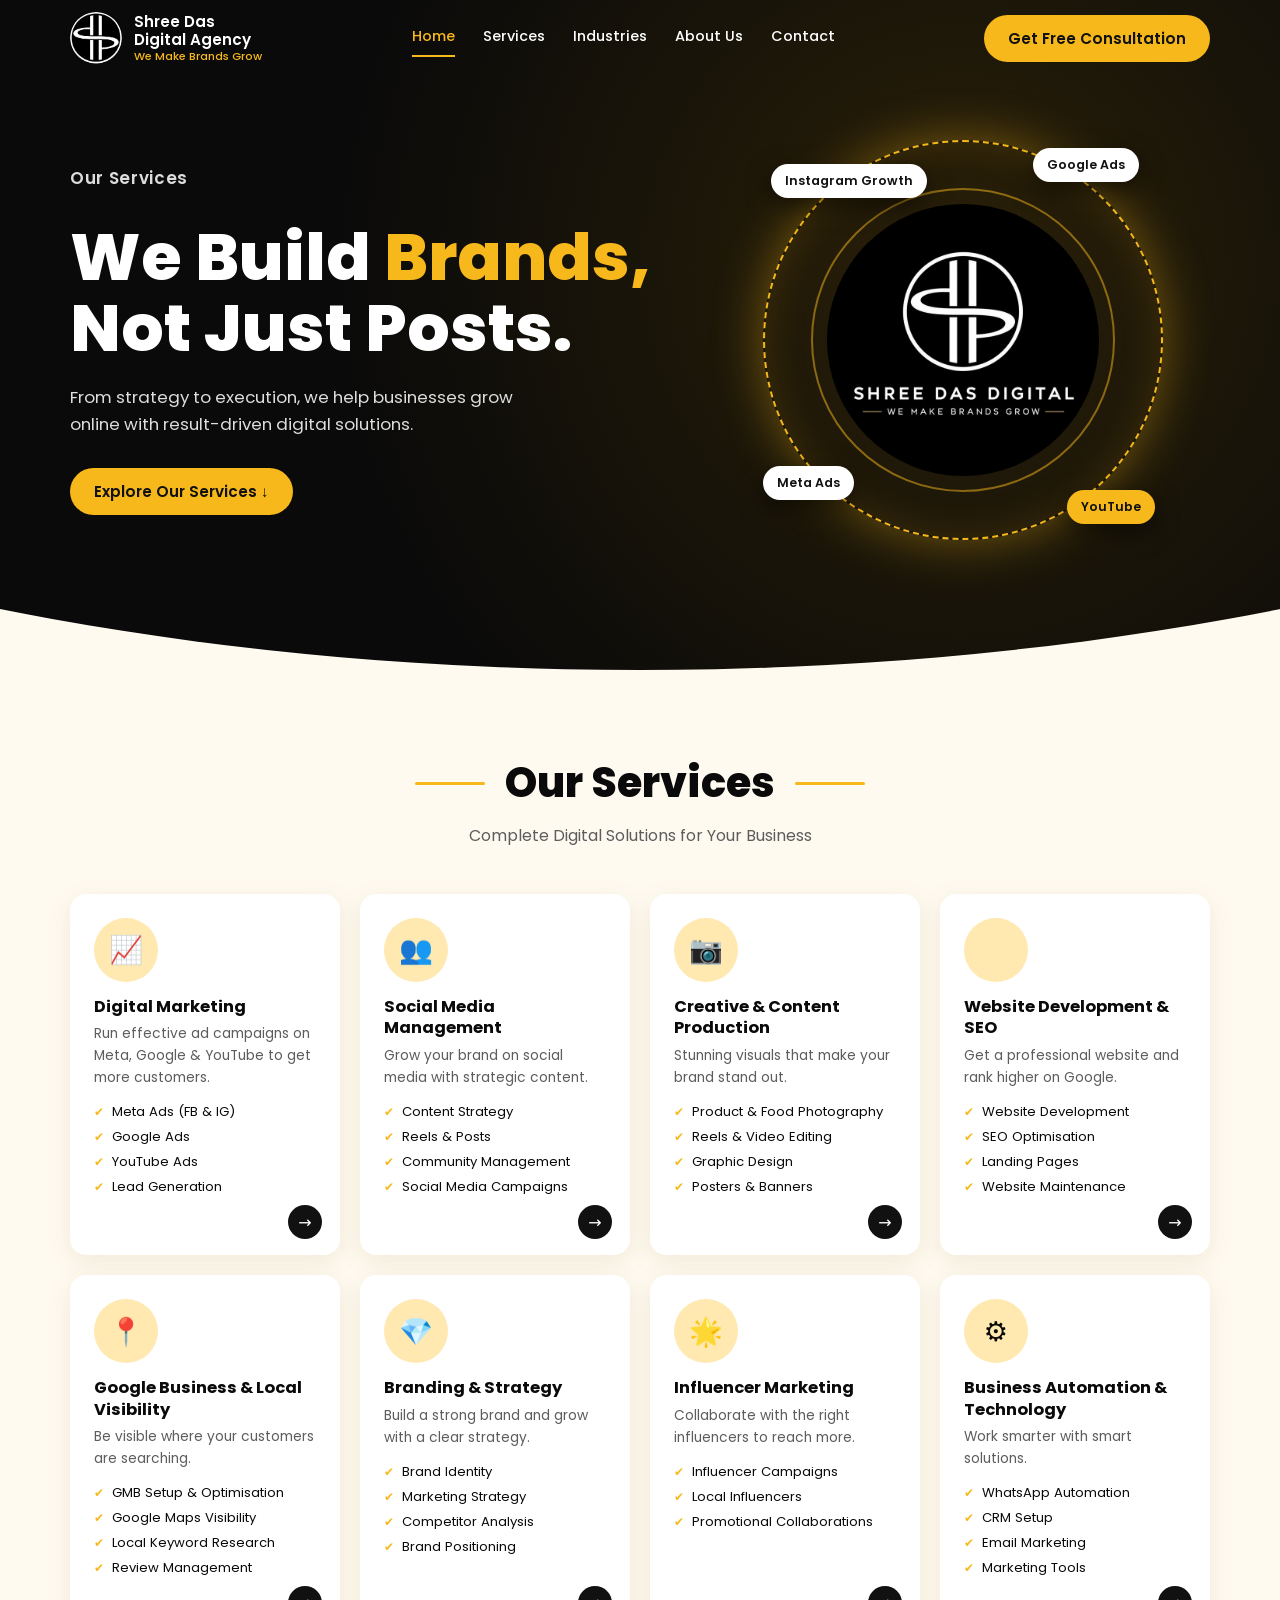
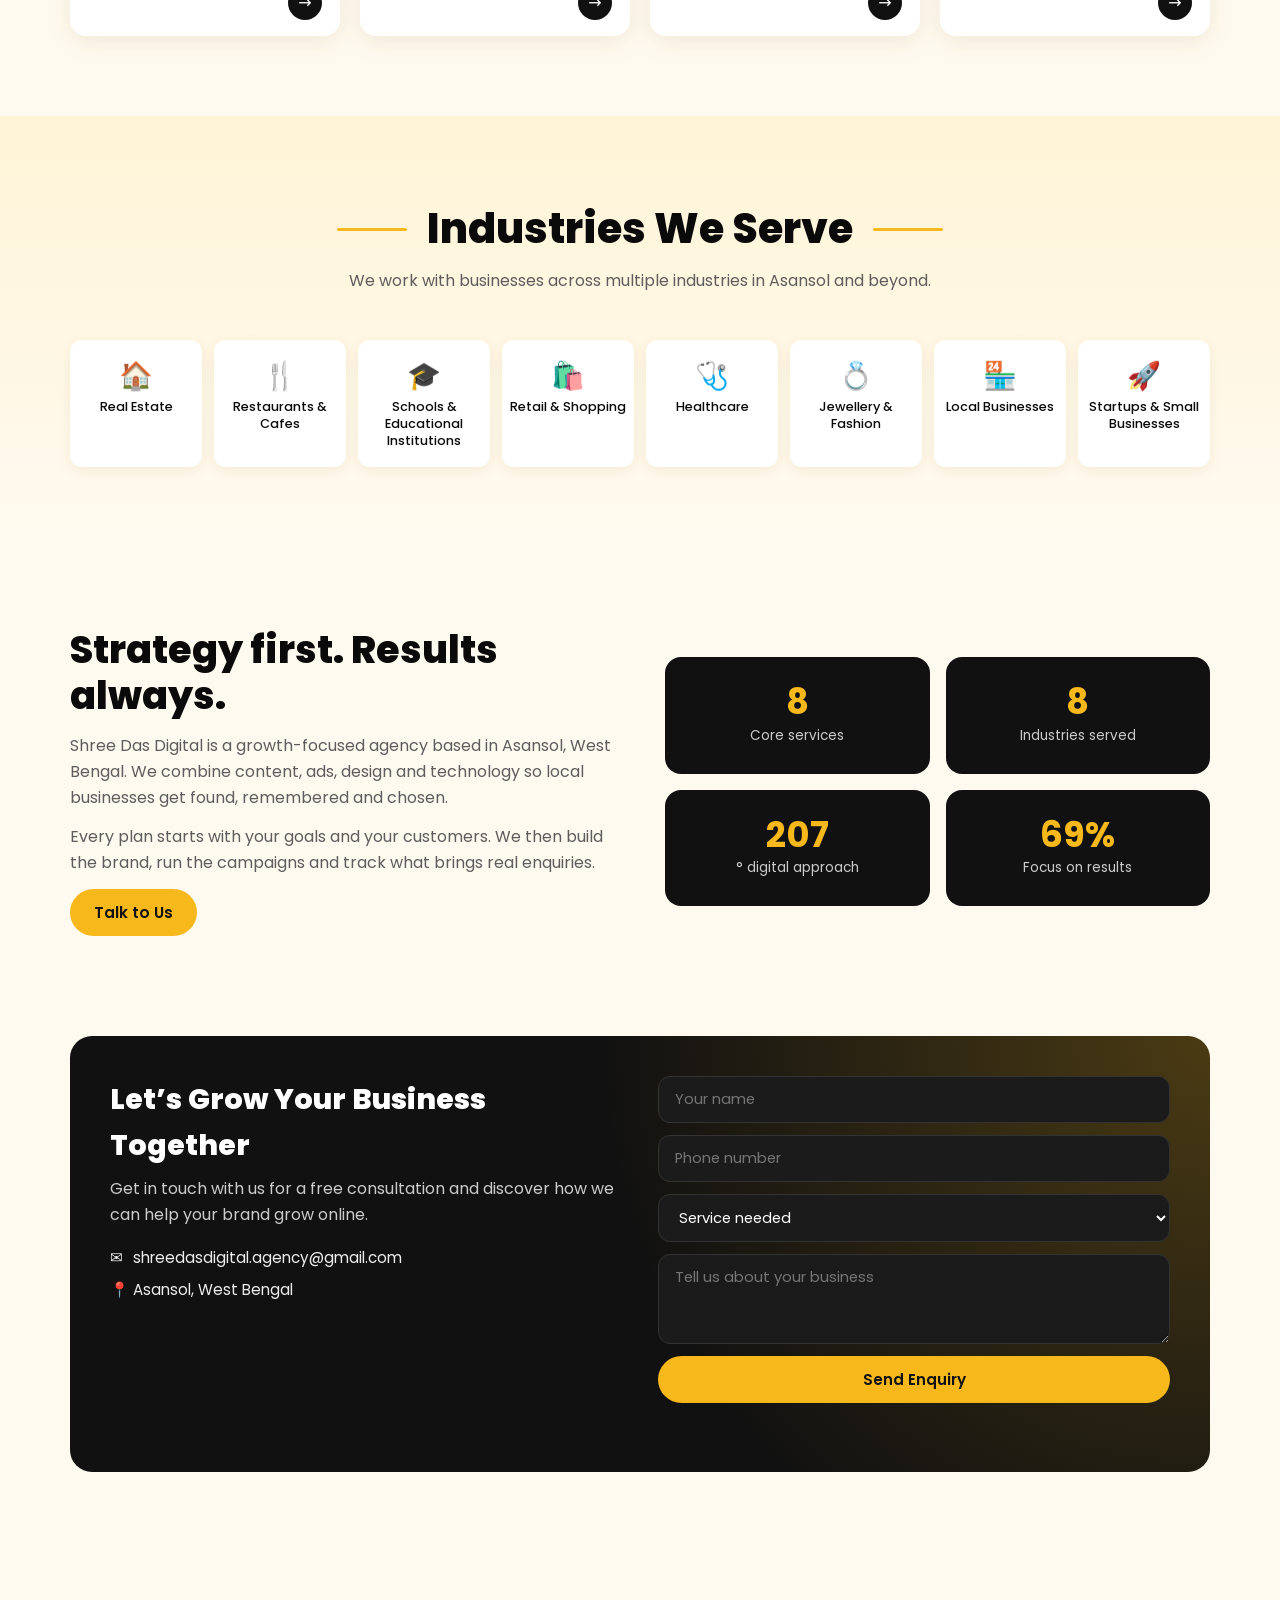
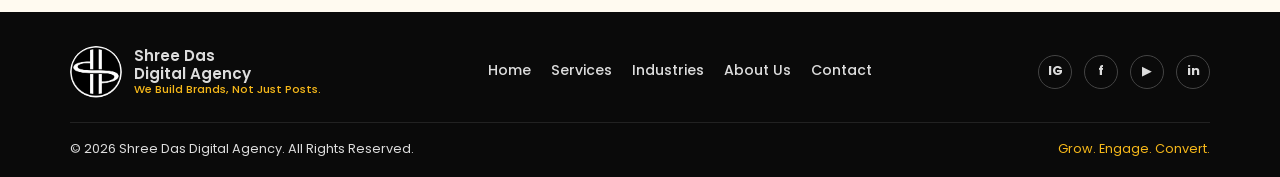
==== commit 795da9ee: "Update print statement from 'Hello' to 'Goodbye'" ====
--- a/index.html
+++ b/index.html
@@ -1,5791 +1,247 @@
 <!DOCTYPE html>
-<!--
-╔══════════════════════════════════════════════════════════════════════╗
-║           FIRESTORE SECURITY RULES — Copy to Firebase Console        ║
-║           Project: apykart-916 → Firestore → Rules                   ║
-╚══════════════════════════════════════════════════════════════════════╝
-
-rules_version = '2';
-service cloud.firestore {
-  match /databases/{database}/documents {
-
-    // ─── HELPER FUNCTIONS ───
-    function isLoggedIn() { return request.auth != null; }
-    function isOwner(uid) { return request.auth.uid == uid; }
-    function isManager() {
-      return isLoggedIn() &&
-        exists(/databases/$(database)/documents/managers/$(request.auth.uid));
-    }
-
-    // ─── USERS ───
-    match /users/{uid} {
-      allow read:  if isOwner(uid) || isManager();
-      allow write: if isOwner(uid);
-
-      // Orders subcollection
-      match /orders/{orderId} {
-        allow read:  if isOwner(uid) || isManager();
-        allow create: if isOwner(uid);
-        allow update: if isManager();
-        allow delete: if false;
-      }
-    }
-
-    // ─── PRODUCTS ───
-    match /products/{productId} {
-      allow read: if true;  // Public
-      allow create: if isLoggedIn();  // Sellers can add
-      allow update: if isLoggedIn() &&
-        (resource.data.sellerId == request.auth.uid || isManager());
-      allow delete: if isManager();
-    }
-
-    // ─── VIDEOS ───
-    match /videos/{videoId} {
-      allow read: if true;  // Public (approved videos)
-      allow create: if isLoggedIn();
-      allow update: if isLoggedIn() &&
-        (resource.data.uploaderUid == request.auth.uid || isManager());
-      allow delete: if isLoggedIn() &&
-        (resource.data.uploaderUid == request.auth.uid || isManager());
-    }
-
-    // ─── ALL_ORDERS (Admin view) ───
-    match /all_orders/{orderId} {
-      allow read: if isManager();
-      allow create: if true;  // Orders created by anyone (including guests)
-      allow update: if isManager();
-      allow delete: if false;
-    }
-
-    // ─── SETTINGS (App branding/theme) ───
-    match /settings/{doc} {
-      allow read: if true;   // Public branding
-      allow write: if isManager();
-    }
-
-    // ─── MANAGERS (Admin/CEO roles) ───
-    match /managers/{uid} {
-      allow read: if isLoggedIn();
-      allow write: if isManager();
-    }
-
-    // ─── REFERRALS ───
-    match /referrals/{refId} {
-      allow read: if isLoggedIn();
-      allow create: if isLoggedIn();
-      allow update: if isManager();
-      allow delete: if false;
-    }
-  }
-}
- // ─── BANNERS (Admin hero banners) ───
-match /banners/{bannerId} {
-  allow read: if true;        // Public — user panel needs to read active banners
-  allow write: if isManager(); // Only admin can add/edit banners
-}
-════════════════════════════════════════════════════════════════════════
-
-FIREBASE STORAGE RULES — Copy to Firebase Console → Storage → Rules:
-
-rules_version = '2';
-service firebase.storage {
-  match /b/{bucket}/o {
-
-    // Videos: authenticated users can upload, public can read
-    match /videos/{userId}/{fileName} {
-      allow read: if true;
-      allow write: if request.auth != null && request.auth.uid == userId
-        && request.resource.size < 100 * 1024 * 1024  // Max 100MB
-        && request.resource.contentType.matches('video/.*');
-    }
-
-    // Images: authenticated users can upload
-    match /images/{userId}/{fileName} {
-      allow read: if true;
-      allow write: if request.auth != null && request.auth.uid == userId
-        && request.resource.size < 5 * 1024 * 1024   // Max 5MB
-        && request.resource.contentType.matches('image/.*');
-    }
-
-    // Seller documents
-    match /seller_docs/{userId}/{fileName} {
-      allow read: if request.auth != null &&
-        (request.auth.uid == userId || true);  // Manager check via custom claims
-      allow write: if request.auth != null && request.auth.uid == userId
-        && request.resource.size < 10 * 1024 * 1024;  // Max 10MB
-    }
-  }
-}
-
-════════════════════════════════════════════════════════════════════════
-DATA STRUCTURE OVERVIEW:
-  Firestore Collections:
-  ├── users/{uid}
-  │   ├── cart[]
-  │   ├── wishlist[]
-  │   ├── addresses[]
-  │   ├── coins{}
-  │   ├── profile{}
-  │   ├── role
-  │   ├── seller_verification{}
-  │   ├── seller_products[]
-  │   ├── seller_earnings[]
-  │   ├── withdrawals[]
-  │   ├── seller_profile{}
-  │   ├── user_videos[]
-  │   └── orders/  ← subcollection
-  │       └── {orderId}
-  ├── products/{productId}
-  ├── videos/{videoId}
-  ├── all_orders/{orderId}
-  ├── settings/
-  │   ├── app_branding
-  │   └── app_theme
-  ├── managers/{uid}
-  └── referrals/{refId}
-
-  Firebase Storage:
-  ├── videos/{uid}/{timestamp_filename}
-  ├── images/{uid}/{timestamp_filename}
-  └── seller_docs/{uid}/{filename}
-════════════════════════════════════════════════════════════════════════
--->
 <html lang="en">
 <head>
 <meta charset="UTF-8">
-<meta name="viewport" content="width=device-width, initial-scale=1.0, maximum-scale=1.0, user-scalable=no">
-<title>apykart – Earn While You Shop </title>
+<meta name="viewport" content="width=device-width, initial-scale=1">
+<title>Shree Das Digital Agency | We Build Brands, Not Just Posts</title>
+<meta name="description" content="Shree Das Digital Agency, Asansol: digital marketing, social media, website development, SEO, branding and more.">
+<link rel="icon" href="[data-uri]">
 <link rel="preconnect" href="https://fonts.googleapis.com">
-<link href="https://fonts.googleapis.com/css2?family=Inter:ital,opsz,wght@0,14..32,300;0,14..32,400;0,14..32,500;0,14..32,600;0,14..32,700;0,14..32,800;0,14..32,900;1,14..32,400&family=Plus+Jakarta+Sans:wght@500;600;700;800;900&display=swap" rel="stylesheet">
+<link href="https://fonts.googleapis.com/css2?family=Poppins:wght@400;500;600;700;800&display=swap" rel="stylesheet">
 <style>
-*,*::before,*::after{box-sizing:border-box;margin:0;padding:0}
-:root{
-  --primary:#2563eb;--primary-dark:#1d4ed8;--primary-light:#eff6ff;--primary-mid:#dbeafe;
-  --accent:#f97316;--accent-dark:#ea580c;--accent2:#fbbf24;
-  --success:#16a34a;--danger:#dc2626;
-  --coin:#b45309;--coin-bg:#fffbeb;--coin-border:#fde68a;
-  --bg:#ffffff;
-  --card:#fff;--text:#111827;--text2:#4b5563;--text3:#9ca3af;
-  --border:#e8eaf0; /* ← CHANGE: thoda softer border */
-  --shadow:0 2px 12px rgba(15,23,42,.06);--shadow2:0 1px 4px rgba(15,23,42,.05);--shadow3:0 8px 32px rgba(37,99,235,.16);
-  --header-h:68px;--nav-h:62px;--radius:14px;--radius-sm:10px;--radius-lg:18px;
-  --font-head:'Plus Jakarta Sans',system-ui,sans-serif;--font-body:'Inter',system-ui,sans-serif;
+:root{--gold:#f6b81a;--gold2:#ffd35c;--ink:#0a0a0a;--cream:#fffaf0;--card:#fff;--muted:#5d5d5d;--line:#f0e3c2}
+*{box-sizing:border-box;margin:0;padding:0}
+html{scroll-behavior:smooth;scroll-padding-top:80px}
+body{font-family:'Poppins',system-ui,sans-serif;background:var(--cream);color:var(--ink);line-height:1.6}
+a{color:inherit;text-decoration:none}
+:focus-visible{outline:3px solid var(--gold);outline-offset:3px}
+.wrap{max-width:1180px;margin:0 auto;padding:0 20px}
+.logo-mark{width:52px;height:52px;border-radius:50%;background:#000 url([data-uri]) no-repeat;background-size:118px;background-position:-33px -21px;flex:none}
+.btn{display:inline-block;background:var(--gold);color:#111;font-weight:600;padding:12px 24px;border-radius:999px;border:0;cursor:pointer;font:600 .95rem Poppins,sans-serif;transition:transform .2s,box-shadow .2s}
+.btn:hover{transform:translateY(-2px);box-shadow:0 8px 22px rgba(246,184,26,.45)}
+/* nav */
+header{position:fixed;inset:0 0 auto;z-index:50;transition:background .3s,box-shadow .3s}
+header.solid{background:rgba(10,10,10,.96);box-shadow:0 2px 20px rgba(0,0,0,.4)}
+.nav{display:flex;align-items:center;justify-content:space-between;height:76px;color:#fff}
+.brand{display:flex;align-items:center;gap:12px;font-weight:600;line-height:1.2;font-size:.95rem}
+.brand small{display:block;color:var(--gold);font-weight:500;font-size:.7rem}
+.links{display:flex;gap:28px;font-size:.9rem;font-weight:500}
+.links a{padding:6px 0;border-bottom:2px solid transparent;transition:color .2s,border-color .2s}
+.links a:hover,.links a.on{color:var(--gold);border-color:var(--gold)}
+.burger{display:none;background:none;border:0;color:#fff;font-size:1.8rem;cursor:pointer}
+/* hero */
+.hero{background:radial-gradient(circle at 75% 40%,#2a2008 0,#0a0a0a 60%);color:#fff;padding:140px 0 130px;position:relative;overflow:hidden;clip-path:ellipse(120% 100% at 50% 0)}
+.hero .wrap{display:grid;grid-template-columns:1.1fr .9fr;gap:40px;align-items:center}
+.kicker{color:var(--gold);font-weight:600;letter-spacing:.04em;margin-bottom:12px}
+h1{font-size:clamp(2.4rem,5.5vw,4.1rem);line-height:1.08;font-weight:800;margin-bottom:20px}
+h1 span{color:var(--gold)}
+.hero p{max-width:460px;color:#ddd;margin-bottom:30px;font-size:1.05rem}
+.orbit{position:relative;width:min(100%,400px);aspect-ratio:1;margin:auto;display:grid;place-items:center}
+.orbit::before,.orbit::after{content:"";position:absolute;border-radius:50%;border:2px solid var(--gold)}
+.orbit::before{inset:0;box-shadow:0 0 50px rgba(246,184,26,.4),inset 0 0 40px rgba(246,184,26,.15);animation:spin 24s linear infinite;border-style:dashed}
+.orbit::after{inset:12%;opacity:.5}
+.orbit img{width:68%;border-radius:50%;position:relative;z-index:1}
+.chip{position:absolute;z-index:2;background:#fff;color:#111;font-weight:600;font-size:.78rem;padding:7px 14px;border-radius:999px;box-shadow:0 8px 24px rgba(0,0,0,.5);animation:bob 4s ease-in-out infinite}
+.chip:nth-of-type(1){top:6%;left:2%}.chip:nth-of-type(2){top:2%;right:6%;animation-delay:-1s}
+.chip:nth-of-type(3){bottom:10%;left:0;animation-delay:-2s}.chip:nth-of-type(4){bottom:4%;right:2%;background:var(--gold);animation-delay:-3s}
+@keyframes spin{to{transform:rotate(360deg)}}
+@keyframes bob{50%{transform:translateY(-10px)}}
+/* sections */
+section{padding:80px 0}
+.title{text-align:center;margin-bottom:46px}
+.title h2{font-size:clamp(1.9rem,4vw,2.6rem);font-weight:800;display:inline-flex;align-items:center;gap:20px}
+.title h2::before,.title h2::after{content:"";width:70px;height:3px;background:var(--gold);border-radius:3px}
+.title p{color:var(--muted);margin-top:6px}
+.grid{display:grid;grid-template-columns:repeat(4,1fr);gap:20px}
+.card{background:var(--card);border-radius:16px;padding:24px;box-shadow:0 6px 24px rgba(120,90,10,.1);position:relative;display:flex;flex-direction:column;transition:transform .25s,box-shadow .25s}
+.card:hover{transform:translateY(-6px);box-shadow:0 14px 34px rgba(120,90,10,.2)}
+.ic{width:64px;height:64px;border-radius:50%;background:#ffe9b0;display:grid;place-items:center;font-size:1.7rem;margin-bottom:14px}
+.card h3{font-size:1.02rem;line-height:1.3;font-weight:700;margin-bottom:6px}
+.card>p{font-size:.86rem;color:var(--muted);margin-bottom:12px}
+.card ul{list-style:none;font-size:.82rem;display:grid;gap:4px;margin-bottom:34px}
+.card li::before{content:"✔";color:var(--gold);margin-right:8px;font-size:.75rem}
+.go{position:absolute;right:18px;bottom:16px;width:34px;height:34px;border-radius:50%;background:#111;color:#fff;display:grid;place-items:center;transition:background .2s,color .2s}
+.card:hover .go{background:var(--gold);color:#111}
+.ind{background:linear-gradient(#fff4d6,var(--cream))}
+.ind .grid{grid-template-columns:repeat(8,1fr);gap:12px}
+.tile{background:#fff;border-radius:12px;padding:18px 8px;text-align:center;font-size:.8rem;font-weight:500;line-height:1.3;box-shadow:0 4px 14px rgba(120,90,10,.08);transition:transform .2s,background .2s}
+.tile:hover{transform:translateY(-4px);background:#111;color:#fff}
+.tile b{display:block;font-size:1.7rem;margin-bottom:6px}
+/* about */
+.about .wrap{display:grid;grid-template-columns:1fr 1fr;gap:50px;align-items:center}
+.about h2{font-size:clamp(1.8rem,3.5vw,2.4rem);font-weight:800;line-height:1.2;margin-bottom:14px}
+.about p{color:var(--muted);margin-bottom:14px}
+.stats{display:grid;grid-template-columns:repeat(2,1fr);gap:16px}
+.stat{background:#111;color:#fff;border-radius:16px;padding:26px;text-align:center}
+.stat b{display:block;font-size:2.2rem;color:var(--gold);line-height:1.1}
+.stat span{font-size:.85rem;color:#ccc}
+/* contact */
+.cta{background:#111;color:#fff;border-radius:22px;padding:40px;display:grid;grid-template-columns:1fr 1fr;gap:36px;background-image:radial-gradient(circle at 100% 0,rgba(246,184,26,.25),transparent 50%)}
+.cta h2{font-size:1.8rem;font-weight:800;margin-bottom:8px}
+.cta p{color:#ccc;margin-bottom:18px}
+.cta .row{display:flex;gap:10px;align-items:center;margin-top:8px;color:#eee;font-size:.95rem}
+.row a:hover{color:var(--gold)}
+form{display:grid;gap:12px}
+input,textarea,select{width:100%;padding:12px 16px;border-radius:12px;border:1px solid #333;background:#1b1b1b;color:#fff;font:400 .92rem Poppins,sans-serif}
+input:focus,textarea:focus,select:focus{border-color:var(--gold);outline:0}
+textarea{min-height:90px;resize:vertical}
+#msg{font-size:.85rem;color:var(--gold2);min-height:1.2em}
+footer{background:#0a0a0a;color:#ddd;margin-top:60px;padding:34px 0 18px}
+.foot{display:flex;align-items:center;justify-content:space-between;gap:20px;flex-wrap:wrap}
+.foot .links{font-size:.88rem}
+.soc{display:flex;gap:12px}
+.soc a{width:34px;height:34px;border-radius:50%;border:1px solid #444;display:grid;place-items:center;font-size:.8rem;font-weight:700;transition:background .2s,color .2s}
+.soc a:hover{background:var(--gold);color:#111}
+.copy{display:flex;justify-content:space-between;flex-wrap:wrap;gap:8px;border-top:1px solid #222;margin-top:24px;padding-top:16px;font-size:.8rem}
+.copy span:last-child{color:var(--gold)}
+.reveal{opacity:0;transform:translateY(24px);transition:opacity .7s,transform .7s}
+.reveal.in{opacity:1;transform:none}
+@media(max-width:980px){.grid{grid-template-columns:repeat(2,1fr)}.ind .grid{grid-template-columns:repeat(4,1fr)}.hero .wrap,.about .wrap,.cta{grid-template-columns:1fr}.orbit{width:min(100%,320px)}}
+@media(max-width:760px){
+ .burger{display:block}
+ .links{position:absolute;top:76px;left:0;right:0;background:#0a0a0a;flex-direction:column;gap:0;padding:8px 20px 20px;display:none}
+ .links.open{display:flex}.links a{padding:12px 0;border-bottom:1px solid #222}
+ .nav>.btn{display:none}.hero{padding:120px 0 100px}
 }
-html,body{height:100%;height:-webkit-fill-available;overflow:hidden;background:var(--bg);font-family:var(--font-body);color:var(--text);-webkit-font-smoothing:antialiased}
-button{font-family:var(--font-body);cursor:pointer;border:none;background:none}
-input,textarea,select{font-family:var(--font-body)}
-img{display:block;max-width:100%}
-a{text-decoration:none;color:inherit}
-
-/* ─── SPLASH ─── */
-#loadingScreen{position:fixed;inset:0;z-index:9999;background:radial-gradient(ellipse at 50% 32%,#0F2760 0%,#0B1F4D 55%,#081638 100%);display:flex;flex-direction:column;align-items:center;justify-content:center;transition:opacity .5s ease,visibility .5s ease}
-#loadingScreen.hidden{opacity:0;visibility:hidden;pointer-events:none}
-.splash-logo-wrap{display:flex;flex-direction:column;align-items:center;gap:12px;opacity:0;transform:scale(.86);animation:splashIn .9s cubic-bezier(.16,1,.3,1) .1s forwards}
-@keyframes splashIn{to{opacity:1;transform:scale(1)}}
-.splash-wordmark{font-family:var(--font-head);font-size:42px;font-weight:900;letter-spacing:-1px;line-height:1;text-shadow:0 4px 32px rgba(0,0,0,.35);white-space:nowrap}
-.splash-wordmark .ap{color:#EF4444}
-.splash-wordmark .ykart{color:#fff}
-.splash-tag{font-size:11px;font-weight:600;color:rgba(255,255,255,.45);letter-spacing:2.5px;text-transform:uppercase;margin-top:4px}
-.splash-loader{position:absolute;bottom:68px;left:0;right:0;display:flex;flex-direction:column;align-items:center;gap:12px;opacity:0;animation:splashFadeUp .7s ease .55s forwards}
-@keyframes splashFadeUp{from{opacity:0;transform:translateY(8px)}to{opacity:1;transform:none}}
-.splash-loading-text{font-size:12px;font-weight:600;color:rgba(255,255,255,.6);letter-spacing:1px}
-.splash-dots{display:flex;gap:6px}
-.splash-dot{width:6px;height:6px;border-radius:50%;background:rgba(255,255,255,.25);animation:splashDotPulse 1.3s ease-in-out infinite}
-.splash-dot:nth-child(2){animation-delay:.18s}
-.splash-dot:nth-child(3){animation-delay:.36s}
-@keyframes splashDotPulse{0%,80%,100%{transform:scale(.7);opacity:.35;background:rgba(255,255,255,.25)}40%{transform:scale(1.15);opacity:1;background:#EF4444}}
-/* ─── SHELL ─── */
-#app{display:flex;flex-direction:column;height:100vh;height:100dvh;height:-webkit-fill-available;max-width:480px;margin:0 auto;position:relative;background:var(--bg);overflow:hidden;box-shadow:0 0 80px rgba(0,0,0,.1)}
-
-/* ─── HEADER ─── */
-.app-header{height:70px;background:#ffffff;border-bottom:1px solid #e5e7eb;display:flex;align-items:center;padding:0 14px;gap:10px;position:relative;z-index:100;flex-shrink:0;box-shadow:0 1px 6px rgba(15,23,42,.05)}
-.app-header.hidden{display:none}
-.header-logo{display:flex;align-items:center;gap:8px;flex:1;cursor:pointer}
-.header-logo-icon{width:32px;height:32px;background:linear-gradient(135deg,#2563eb,#1d4ed8);border-radius:9px;display:flex;align-items:center;justify-content:center}
-.header-logo-text{font-family:var(--font-head);font-weight:900;font-size:20px;color:var(--text);letter-spacing:-.5px}
-.header-logo-text span{color:var(--primary)}
-.header-location{flex:1;display:flex;flex-direction:column;margin-left:2px}
-.header-loc-label{font-size:10px;font-weight:600;color:var(--text3);line-height:1;text-transform:uppercase;letter-spacing:.4px}
-.header-loc-val{font-size:13px;font-weight:700;color:var(--text);display:flex;align-items:center;gap:2px;line-height:1.4}
-.header-actions{display:flex;gap:6px}
-.header-btn{width:36px;height:36px;background:transparent;box-shadow:none;display:flex;align-items:center;justify-content:center;color:#000;cursor:pointer;border:none;position:relative}
-.header-btn:active{opacity:.6}
-.header-profile-btn{display:flex;align-items:center;gap:6px;cursor:pointer;padding:3px 10px 3px 3px;border-radius:99px;background:#f1f5f9;border:1px solid var(--border);max-width:118px;flex-shrink:0;transition:background .15s}
-.header-profile-btn:active{background:var(--primary-light)}
-.header-profile-avatar{width:28px;height:28px;border-radius:50%;background:linear-gradient(135deg,#f97316,#ec4899);display:flex;align-items:center;justify-content:center;flex-shrink:0;overflow:hidden;border:1.5px solid #fff;box-shadow:0 1px 4px rgba(0,0,0,.15)}
-.header-profile-avatar img{width:100%;height:100%;object-fit:cover;display:block}
-.header-profile-name{font-size:11.5px;font-weight:800;color:var(--text);white-space:nowrap;overflow:hidden;text-overflow:ellipsis;max-width:64px}
-/* ─── COIN BADGE HIGHLIGHT ─── */
-.coin-pill-glow{
-  background:linear-gradient(135deg,#fde68a,#fbbf24)!important;
-  border:1.5px solid #f59e0b!important;
-  box-shadow:0 2px 10px rgba(251,191,36,.5),0 0 0 0 rgba(251,191,36,.5)!important;
-  animation:coinPulse 2s ease-in-out infinite;
-}
-@keyframes coinPulse{
-  0%,100%{box-shadow:0 2px 10px rgba(251,191,36,.5),0 0 0 0 rgba(251,191,36,.45)}
-  50%{box-shadow:0 2px 16px rgba(251,191,36,.7),0 0 0 6px rgba(251,191,36,0)}
-}
-.coin-pill-glow span:first-child{
-  display:inline-block;
-  animation:coinBounce 2s ease-in-out infinite;
-}
-@keyframes coinBounce{
-  0%,100%{transform:translateY(0) rotate(0deg)}
-  50%{transform:translateY(-2px) rotate(-10deg)}
-}
-.cart-badge{position:absolute;top:-5px;right:-5px;background:var(--accent);color:#fff;font-size:9px;font-weight:800;min-width:16px;height:16px;border-radius:99px;display:flex;align-items:center;justify-content:center;border:2px solid #fff;padding:0 2px;line-height:1}
-
-/* ─── PAGES ─── */
-.page-scroll{flex:1;min-height:0;overflow-y:auto;overflow-x:hidden;-webkit-overflow-scrolling:touch;scroll-behavior:smooth;padding-bottom:6px}
-.page-scroll::-webkit-scrollbar{display:none}
-.page{display:none;animation:pgIn .22s ease}
-.page.active{display:block}
-@keyframes pgIn{from{opacity:0;transform:translateY(6px)}to{opacity:1;transform:none}}
-
-/* ─── HOME SEARCH BAR ─── */
-.home-search-bar{padding:10px 12px 6px;display:flex;gap:8px;align-items:center}
-.home-search-input{flex:1;display:flex;align-items:center;gap:8px;background:var(--bg);border:1.5px solid var(--border);border-radius:12px;padding:0 14px;height:42px;cursor:pointer}
-.home-search-input span{font-size:13px;font-weight:500;color:var(--text3)}
-.home-notif-btn{width:42px;height:42px;background:var(--bg);border-radius:12px;border:1.5px solid var(--border);display:flex;align-items:center;justify-content:center;color:var(--text2);cursor:pointer;flex-shrink:0;position:relative}
-.home-notif-dot{position:absolute;top:8px;right:8px;width:7px;height:7px;background:var(--accent);border-radius:50%;border:1.5px solid #fff}
-
-/* ─── HERO CAROUSEL ─── */
-.hero-carousel{margin:4px 12px 0;border-radius:var(--radius-lg);overflow:hidden;position:relative;height:160px}
-.hero-slide{position:absolute;inset:0;border-radius:var(--radius-lg);padding:22px 20px;display:flex;flex-direction:column;justify-content:flex-end;opacity:0;transition:opacity .5s ease;pointer-events:none}
-.hero-slide.active{opacity:1;pointer-events:all}
-.hero-slide-1{background:linear-gradient(135deg,#7c3aed 0%,#2563eb 100%)}
-.hero-slide-2{background:linear-gradient(135deg,#0f172a 0%,#1e3a8a 100%)}
-.hero-slide-3{background:linear-gradient(135deg,#be123c 0%,#f97316 100%)}
-.hero-tag{display:inline-flex;background:rgba(255,255,255,.2);backdrop-filter:blur(4px);color:#fff;font-size:10px;font-weight:700;padding:3px 10px;border-radius:99px;letter-spacing:.8px;text-transform:uppercase;margin-bottom:7px;border:1px solid rgba(255,255,255,.15);width:fit-content}
-.hero-title{font-family:var(--font-head);font-size:22px;font-weight:900;color:#fff;line-height:1.15;margin-bottom:5px;letter-spacing:-.3px}
-.hero-sub{font-size:12px;color:rgba(255,255,255,.75);font-weight:500;margin-bottom:12px}
-.hero-btn{display:inline-flex;align-items:center;gap:4px;background:#fff;color:var(--text);font-size:12px;font-weight:800;padding:7px 16px;border-radius:99px;width:fit-content;cursor:pointer}
-.hero-emoji{position:absolute;right:16px;top:14px;font-size:72px;filter:drop-shadow(0 4px 16px rgba(0,0,0,.25));line-height:1}
-.hero-dots{position:absolute;bottom:10px;right:14px;display:flex;gap:4px}
-.hero-dot{width:5px;height:5px;border-radius:99px;background:rgba(255,255,255,.4);transition:all .3s;cursor:pointer}
-.hero-dot.active{width:16px;background:#fff}
-
-/* ─── CATEGORIES ─── */
-.section-header{display:flex;align-items:center;justify-content:space-between;padding:18px 14px 10px}
-.section-title{font-family:var(--font-head);font-size:15px;font-weight:800;color:var(--text)}
-.section-link{font-size:12px;color:var(--primary);font-weight:700;cursor:pointer;display:flex;align-items:center;gap:2px}
-.categories-scroll{display:flex;gap:10px;padding:0 14px 2px;overflow-x:auto;-webkit-overflow-scrolling:touch;scrollbar-width:none}
-.categories-scroll::-webkit-scrollbar{display:none}
-.cat-chip{display:flex;flex-direction:column;align-items:center;gap:5px;flex-shrink:0;cursor:pointer;transition:transform .15s}
-.cat-chip:active{transform:scale(.88)}
-.cat-icon{width:54px;height:54px;border-radius:16px;display:flex;align-items:center;justify-content:center;font-size:24px;box-shadow:var(--shadow2)}
-.cat-label{font-size:10px;font-weight:700;color:var(--text2);text-align:center;letter-spacing:-.1px}
-
-/* ─── FLASH SALE STRIP ─── */
-.flash-strip{margin:4px 12px 0;background:var(--text);border-radius:var(--radius);padding:11px 14px;display:flex;align-items:center;gap:10px}
-.flash-timer{display:flex;gap:3px;align-items:center}
-.timer-block{background:rgba(255,255,255,.12);color:#fff;font-size:12px;font-weight:800;padding:4px 7px;border-radius:6px;min-width:26px;text-align:center;font-variant-numeric:tabular-nums}
-.timer-sep{color:rgba(255,255,255,.4);font-weight:700;font-size:13px}
-
-/* ─── COIN EARN STRIP (below categories) ─── */
-.coin-earn-strip{margin:10px 12px 0;background:linear-gradient(135deg,#78350f,#b45309,#d97706);border-radius:14px;padding:12px 14px;display:flex;align-items:center;gap:10px;cursor:pointer;box-shadow:0 4px 16px rgba(120,53,15,.25)}
-.coin-earn-strip-icon{font-size:26px;flex-shrink:0}
-.coin-earn-strip-text{flex:1;min-width:0}
-.coin-earn-strip-title{font-size:12.5px;font-weight:800;color:#fff;line-height:1.3}
-.coin-earn-strip-sub{font-size:10.5px;color:rgba(255,255,255,.75);font-weight:600;margin-top:2px}
-.coin-earn-strip-arrow{font-size:18px;color:rgba(255,255,255,.7);flex-shrink:0}
-
-/* ─── EARN HUB CARD ─── */
-.earn-hub-card{margin:12px 12px 0;background:linear-gradient(145deg,#0B1F4D 0%,#0F2760 50%,#152F73 100%);...}
-.earn-hub-card{margin:12px 12px 0;background:linear-gradient(135deg,#0F2760 0%,#0B1F4D 55%,#081638 100%);border-radius:var(--radius-lg);padding:18px 16px;cursor:pointer;box-shadow:0 8px 28px rgba(11,31,77,.35);position:relative;overflow:hidden}
-.earn-hub-card::before{content:'';position:absolute;top:-30px;right:-30px;width:130px;height:130px;background:rgba(249,115,22,.12);border-radius:50%}
-.earn-hub-badge{display:inline-flex;align-items:center;gap:5px;background:rgba(249,115,22,.15);border:1px solid rgba(249,115,22,.3);color:#fb923c;font-size:10px;font-weight:800;letter-spacing:.5px;padding:4px 10px;border-radius:99px;margin-bottom:10px;position:relative;z-index:1}
-.earn-hub-title{font-family:var(--font-head);font-size:17px;font-weight:800;color:#fff;line-height:1.3;margin-bottom:14px;position:relative;z-index:1}
-.earn-hub-grid{display:grid;grid-template-columns:1fr 1fr;gap:10px;margin-bottom:14px;position:relative;z-index:1}
-.earn-hub-item{display:flex;align-items:center;gap:9px;background:rgba(255,255,255,.06);border:1px solid rgba(255,255,255,.1);border-radius:12px;padding:10px;cursor:pointer;transition:background .15s}
-.earn-hub-item:active{background:rgba(255,255,255,.12)}
-.earn-hub-icon{width:34px;height:34px;border-radius:10px;display:flex;align-items:center;justify-content:center;font-size:16px;flex-shrink:0}
-.earn-hub-label{font-size:11.5px;font-weight:700;color:rgba(255,255,255,.9);line-height:1.3}
-.earn-hub-cta{background:linear-gradient(135deg,#f97316,#ea580c);color:#fff;font-size:13px;font-weight:800;padding:12px;border-radius:12px;text-align:center;box-shadow:0 4px 16px rgba(249,115,22,.35);position:relative;z-index:1}
-
-/* ─── SELLER CTA CARD (bottom of home) ─── */
-.seller-cta-card{margin:6px 12px 16px;background:linear-gradient(135deg,#f8faff,#eef4ff);border:1.5px solid var(--primary-mid);border-radius:var(--radius-lg);padding:22px 18px;text-align:center}
-.seller-cta-icon{font-size:40px;margin-bottom:8px}
-.seller-cta-title{font-family:var(--font-head);font-size:17px;font-weight:800;color:var(--text);margin-bottom:6px;line-height:1.3}
-.seller-cta-sub{font-size:12.5px;color:var(--text2);margin-bottom:16px;line-height:1.5}
-.seller-cta-features{display:grid;grid-template-columns:1fr 1fr;gap:8px;margin-bottom:18px;text-align:left}
-.seller-cta-feat{font-size:11.5px;font-weight:700;color:var(--text);background:#fff;border:1px solid var(--border);border-radius:9px;padding:8px 10px}
-.seller-cta-btn{width:100%;background:linear-gradient(135deg,#2563eb,#1d4ed8);color:#fff;font-size:14px;font-weight:800;padding:14px;border-radius:12px;border:none;cursor:pointer;box-shadow:0 6px 20px rgba(37,99,235,.3)}
-
-/* ─── DEALS HORIZONTAL SCROLL ─── */
-.deals-scroll{display:flex;gap:10px;padding:0 12px 4px;overflow-x:auto;scrollbar-width:none;-webkit-overflow-scrolling:touch}
-.deals-scroll::-webkit-scrollbar{display:none}
-.deal-card{flex-shrink:0;width:130px;background:var(--card);border-radius:var(--radius);border:1px solid var(--border);overflow:hidden;cursor:pointer;box-shadow:var(--shadow2)}
-.deal-card:active{opacity:.85}
-.deal-img{height:110px;background:#f8fafc;display:flex;align-items:center;justify-content:center;overflow:hidden;position:relative}
-.deal-img img{width:100%;height:100%;object-fit:contain;padding:6px}
-.deal-off-badge{position:absolute;top:6px;left:6px;background:var(--danger);color:#fff;font-size:9px;font-weight:800;padding:2px 6px;border-radius:5px}
-.deal-info{padding:8px}
-.deal-name{font-size:11px;font-weight:700;color:var(--text);line-height:1.3;display:-webkit-box;-webkit-line-clamp:2;-webkit-box-orient:vertical;overflow:hidden;margin-bottom:4px}
-.deal-price{font-family:var(--font-head);font-size:13px;font-weight:800;color:var(--text)}
-.deal-og{font-size:10px;color:var(--text3);text-decoration:line-through}
-
-/* ─── PRODUCT CARDS ─── */
-.products-grid{display:grid;grid-template-columns:1fr 1fr;gap:10px;padding:0 12px 14px}
-.product-card{background:var(--card);border-radius:var(--radius);overflow:hidden;box-shadow:var(--shadow2);cursor:pointer;transition:transform .15s;border:1px solid var(--border);position:relative}
-.product-card:active{transform:scale(.96)}
-.product-img-wrap{background:#f8fafc;height:180px;display:flex;align-items:center;justify-content:center;position:relative;overflow:hidden}
-.product-img-wrap img{width:100%;height:100%;object-fit:cover;display:block;padding:0;position:absolute;inset:0}
-.product-img-placeholder{font-size:56px;position:absolute;top:50%;left:50%;transform:translate(-50%,-50%)}
-.product-badge{position:absolute;top:8px;left:8px;background:var(--danger);color:#fff;font-size:9px;font-weight:800;padding:2px 7px;border-radius:5px;z-index:1;letter-spacing:.3px}
-.wish-btn-card{position:absolute;top:7px;right:7px;width:28px;height:28px;background:#fff;border-radius:8px;display:flex;align-items:center;justify-content:center;box-shadow:var(--shadow2);cursor:pointer;z-index:2;border:none;transition:transform .15s}
-.wish-btn-card:active{transform:scale(1.15)}
-.wish-btn-card svg{width:15px;height:15px;display:block}
-.product-info{padding:9px 9px 34px}
-.product-brand{font-size:10px;font-weight:600;color:var(--text3);letter-spacing:.2px;text-transform:uppercase;margin-bottom:2px}
-.product-name{font-size:12.5px;font-weight:700;color:var(--text);line-height:1.35;margin-bottom:5px;display:-webkit-box;-webkit-line-clamp:2;-webkit-box-orient:vertical;overflow:hidden}
-.product-meta{display:flex;align-items:center;gap:4px;margin-bottom:6px}
-.product-rating{font-size:10px;font-weight:700;color:#fff;background:#16a34a;padding:2px 5px;border-radius:4px;display:flex;align-items:center;gap:2px}
-.product-reviews{font-size:10px;color:var(--text3);font-weight:500}
-.product-price-row{display:flex;align-items:baseline;gap:4px}
-.product-price{font-family:var(--font-head);font-size:15px;font-weight:800;color:var(--text)}
-.product-og-price{font-size:11px;color:var(--text3);text-decoration:line-through}
-.product-discount{font-size:10px;font-weight:700;color:#16a34a}
-.product-cart-btn{position:absolute;bottom:8px;right:8px;width:26px;height:26px;background:var(--primary);border-radius:7px;display:flex;align-items:center;justify-content:center;color:#fff;font-size:14px;font-weight:700;transition:transform .15s;box-shadow:0 2px 6px rgba(37,99,235,.3)}
-.product-cart-btn:active{transform:scale(.88)}
-
-/* ─── LOADING ─── */
-.products-loading{display:flex;flex-direction:column;align-items:center;justify-content:center;padding:60px 20px;gap:12px;text-align:center}
-.products-spinner{width:36px;height:36px;border:3px solid var(--border);border-top-color:var(--primary);border-radius:50%;animation:spin .7s linear infinite}
-@keyframes spin{to{transform:rotate(360deg)}}
-
-/* ─── SEARCH ─── */
-.search-header{padding:12px 12px 8px;background:#fff;border-bottom:1px solid var(--border);position:sticky;top:0;z-index:10}
-.search-input-wrap{display:flex;align-items:center;background:var(--bg);border:1.5px solid var(--border);border-radius:11px;padding:0 12px;gap:8px;transition:border-color .2s,box-shadow .2s}
-.search-input-wrap:focus-within{border-color:var(--primary);box-shadow:0 0 0 3px rgba(37,99,235,.1)}
-#searchInput{flex:1;background:none;border:none;outline:none;padding:12px 0;font-size:14px;font-weight:500;color:var(--text)}
-#searchInput::placeholder{color:var(--text3);font-weight:400}
-.search-clear{font-size:14px;color:var(--text3);cursor:pointer;padding:4px;display:none}
-.search-empty{display:flex;flex-direction:column;align-items:center;justify-content:center;padding:56px 20px;gap:10px;text-align:center}
-.search-chip{background:var(--card);border:1.5px solid var(--border);color:var(--text2);font-size:12px;font-weight:600;padding:6px 14px;border-radius:99px;cursor:pointer;transition:all .15s}
-.search-chip:active{background:var(--primary-light);border-color:var(--primary);color:var(--primary)}
-
-/* ─── PRODUCT DETAIL ─── */
-.detail-back{display:flex;align-items:center;gap:6px;padding:13px 14px 0;color:var(--primary);font-size:13px;font-weight:700;cursor:pointer;width:fit-content}
-.media-swiper-wrap{position:relative;margin:8px 12px;border-radius:var(--radius);overflow:hidden;box-shadow:var(--shadow2);background:#f8fafc;height:300px}
-.media-swiper-track{display:flex;transition:transform .32s cubic-bezier(.4,0,.2,1);height:100%;will-change:transform}
-.media-slide{flex-shrink:0;width:100%;height:100%;position:relative;background:#f8fafc;display:flex;align-items:center;justify-content:center;overflow:hidden}
-.media-slide img{width:100%;height:100%;object-fit:contain;display:block;padding:10px}
-.media-slide video{width:100%;height:100%;object-fit:cover;display:block;background:#000}
-.media-play-overlay{position:absolute;inset:0;display:flex;align-items:center;justify-content:center;pointer-events:none}
-.media-play-btn{width:52px;height:52px;background:rgba(0,0,0,.5);border-radius:50%;display:flex;align-items:center;justify-content:center;font-size:22px;pointer-events:all;cursor:pointer;border:2px solid rgba(255,255,255,.6);transition:transform .15s;backdrop-filter:blur(4px)}
-.media-play-btn:active{transform:scale(.9)}
-.swiper-prev,.swiper-next{position:absolute;top:50%;transform:translateY(-50%);width:30px;height:30px;background:rgba(255,255,255,.9);border-radius:50%;display:flex;align-items:center;justify-content:center;font-size:16px;cursor:pointer;z-index:10;border:none;box-shadow:0 2px 8px rgba(0,0,0,.15);transition:background .15s;backdrop-filter:blur(4px)}
-.swiper-prev{left:8px}.swiper-next{right:8px}
-.swiper-prev:active,.swiper-next:active{background:#fff}
-.swiper-dots{position:absolute;bottom:9px;left:50%;transform:translateX(-50%);display:flex;gap:4px;z-index:10}
-.swiper-dot{width:6px;height:6px;border-radius:99px;background:rgba(255,255,255,.5);transition:all .25s;cursor:pointer}
-.swiper-dot.active{background:#fff;width:16px}
-.detail-discount-badge{position:absolute;top:10px;left:10px;background:var(--danger);color:#fff;font-size:12px;font-weight:800;padding:3px 10px;border-radius:6px;z-index:5}
-.detail-wishlist{position:absolute;top:10px;right:52px;width:36px;height:36px;background:transparent;box-shadow:none;display:flex;align-items:center;justify-content:center;cursor:pointer;border:none;z-index:5;transition:transform .15s}
-.detail-wishlist:active{transform:scale(.88)}
-.detail-wishlist svg{width:20px;height:20px;display:block}
-.detail-share-btn{position:absolute;top:10px;right:10px;width:36px;height:36px;background:transparent;box-shadow:none;display:flex;align-items:center;justify-content:center;cursor:pointer;border:none;z-index:5;transition:transform .15s}
-.detail-share-btn:active{transform:scale(.88)}
-.detail-share-btn svg{width:20px;height:20px;display:block}
-.detail-info{padding:0 13px 110px}
-.detail-brand{font-size:11px;color:var(--primary);font-weight:700;text-transform:uppercase;letter-spacing:.8px;margin-bottom:4px}
-.detail-title{font-family:var(--font-head);font-size:18px;font-weight:800;color:var(--text);line-height:1.3;margin-bottom:10px}
-.detail-rating-row{display:flex;align-items:center;gap:10px;margin-bottom:12px}
-.detail-rating-chip{display:flex;align-items:center;gap:4px;background:#16a34a;color:#fff;font-size:12px;font-weight:800;padding:4px 10px;border-radius:7px}
-.detail-price-section{background:#fff;border-radius:var(--radius-sm);padding:13px;margin-bottom:12px;border:1px solid var(--border)}
-.detail-price-row{display:flex;align-items:baseline;gap:9px;margin-bottom:4px}
-.detail-price{font-family:var(--font-head);font-size:24px;font-weight:900;color:var(--text)}
-.detail-og-price{font-size:14px;color:var(--text3);text-decoration:line-through}
-.detail-discount-text{font-size:13px;font-weight:800;color:#16a34a}
-.detail-offer-tag{font-size:11px;color:#92400e;background:#fef9e7;border:1px solid #fde68a;border-radius:5px;padding:4px 9px;display:inline-block;font-weight:700}
-.chip-row{display:flex;gap:6px;flex-wrap:wrap;margin:8px 13px}
-.chip{background:var(--primary-light);color:var(--primary);font-size:10px;font-weight:700;padding:4px 9px;border-radius:5px;border:1px solid var(--primary-mid)}
-.detail-desc-title{font-size:13px;font-weight:800;color:var(--text);margin-bottom:5px}
-.detail-desc{font-size:13px;color:var(--text2);line-height:1.7;margin-bottom:12px}
-.detail-feat-title{font-size:13px;font-weight:800;color:var(--text);margin-bottom:7px}
-.detail-feat-item{font-size:12px;color:var(--text2);padding:6px 0;border-bottom:1px solid var(--border);display:flex;align-items:center;gap:8px}
-.detail-feat-item::before{content:'✓';color:var(--success);font-weight:800}
-.detail-cta-bar{position:sticky;bottom:0;background:transparent;padding:10px 14px 14px;display:flex;gap:9px;border-top:none;box-shadow:none;z-index:10}
-.btn-add-cart{flex:1;background:#fff;color:var(--primary);font-size:13px;font-weight:800;padding:14px;border-radius:12px;border:2px solid var(--primary);box-shadow:0 4px 14px rgba(37,99,235,.15)}
-.btn-buy-now{flex:1;background:linear-gradient(135deg,#f97316,#ea580c);color:#fff;font-size:13px;font-weight:800;padding:14px;border-radius:12px;border:none;box-shadow:0 4px 14px rgba(249,115,22,.35)}
-.qty-btn{width:30px;height:30px;background:var(--primary);color:#fff;border-radius:7px;font-size:16px;font-weight:800;display:flex;align-items:center;justify-content:center;border:none}
-.qty-val{font-size:15px;font-weight:800;color:var(--primary);min-width:22px;text-align:center}
-
-/* ─── CART ─── */
-.cart-header-section{padding:14px 14px 4px;display:flex;align-items:center;justify-content:space-between}
-.cart-page-title{font-family:var(--font-head);font-size:19px;font-weight:800;color:var(--text)}
-.cart-count{font-size:12px;color:var(--text3);font-weight:600}
-.cart-empty{display:flex;flex-direction:column;align-items:center;padding:56px 20px;gap:10px;text-align:center}
-.cart-empty-icon{font-size:72px}
-.cart-empty-title{font-family:var(--font-head);font-size:18px;font-weight:700;color:var(--text)}
-.cart-empty-sub{font-size:13px;color:var(--text2)}
-.btn-shop-now{background:var(--primary);color:#fff;font-size:13px;font-weight:800;padding:12px 30px;border-radius:99px;margin-top:6px;box-shadow:0 4px 14px rgba(37,99,235,.3)}
-.cart-items{padding:0 12px}
-.cart-item{background:#fff;border-radius:var(--radius);border:1px solid var(--border);padding:12px;display:flex;gap:10px;margin-bottom:9px;box-shadow:var(--shadow2)}
-.cart-item-img{width:66px;height:66px;background:var(--bg);border-radius:9px;display:flex;align-items:center;justify-content:center;font-size:28px;flex-shrink:0;overflow:hidden}
-.cart-item-img img{width:66px;height:66px;object-fit:cover}
-.cart-item-info{flex:1}
-.cart-item-name{font-size:12.5px;font-weight:700;color:var(--text);line-height:1.3;margin-bottom:5px;display:-webkit-box;-webkit-line-clamp:2;-webkit-box-orient:vertical;overflow:hidden}
-.cart-item-price{font-size:14px;font-weight:800;color:var(--primary);margin-bottom:7px}
-.cart-item-controls{display:flex;align-items:center;gap:9px}
-.cart-item-remove{font-size:18px;cursor:pointer;padding:4px;flex-shrink:0;align-self:flex-start;color:var(--text3)}
-.cart-summary{margin:0 12px;background:#fff;border-radius:var(--radius);padding:14px;border:1px solid var(--border);box-shadow:var(--shadow2)}
-.cart-summary-title{font-size:13px;font-weight:800;color:var(--text);margin-bottom:10px}
-.cart-summary-row{display:flex;justify-content:space-between;font-size:12.5px;color:var(--text2);font-weight:500;padding:5px 0}
-.cart-summary-row.savings{color:#16a34a;font-weight:700}
-.cart-summary-row.total{font-size:14px;color:var(--text);font-weight:800;border-top:1px solid var(--border);margin-top:6px;padding-top:10px}
-.cart-checkout-bar{display:flex;align-items:center;gap:10px;background:#fff;padding:12px 14px;border-top:1px solid var(--border);box-shadow:0 -4px 16px rgba(0,0,0,.05)}
-.cart-total-display{flex:1}
-.cart-total-label{font-size:10px;color:var(--text3);font-weight:600;text-transform:uppercase;letter-spacing:.3px}
-.cart-total-amount{font-family:var(--font-head);font-size:19px;font-weight:900;color:var(--text)}
-.btn-checkout{background:linear-gradient(135deg,#2563eb,#1d4ed8);color:#fff;font-size:13px;font-weight:800;padding:13px 22px;border-radius:11px;box-shadow:0 4px 14px rgba(37,99,235,.35)}
-
-/* ─── CHECKOUT ─── */
-.checkout-page{padding:0 0 88px}
-.checkout-back{display:flex;align-items:center;gap:7px;padding:13px 14px 0;color:var(--primary);font-size:13px;font-weight:700;cursor:pointer;width:fit-content}
-.checkout-section{padding:8px 12px;display:flex;flex-direction:column;gap:10px}
-.checkout-card{background:#fff;border-radius:var(--radius);border:1px solid var(--border);overflow:hidden;box-shadow:var(--shadow2)}
-.checkout-card-header{display:flex;align-items:center;gap:10px;padding:12px 14px;border-bottom:1px solid var(--border)}
-.checkout-card-icon{font-size:20px;width:36px;text-align:center}
-.checkout-card-title{font-size:13px;font-weight:800;color:var(--text)}
-.checkout-card-sub{font-size:10px;color:var(--text3);font-weight:500;margin-top:2px}
-.checkout-address-box{padding:11px 14px;background:var(--primary-light);border-bottom:1px solid var(--primary-mid)}
-.checkout-address-name{font-size:13px;font-weight:800;color:var(--text);margin-bottom:3px}
-.checkout-address-text{font-size:12px;color:var(--text2);line-height:1.5}
-.checkout-address-phone{font-size:11px;color:var(--text3);font-weight:600;margin-top:3px}
-.checkout-change-btn{width:100%;padding:10px 14px;font-size:12px;font-weight:700;color:var(--primary);background:transparent;text-align:left;border-top:1px solid var(--border)}
-.checkout-user-form{padding:12px 14px;display:flex;flex-direction:column;gap:9px}
-.form-label{font-size:11px;font-weight:700;color:var(--text2);margin-bottom:3px;display:block}
-.form-input{width:100%;background:var(--bg);border:1.5px solid var(--border);border-radius:9px;padding:11px 12px;font-size:13px;font-weight:500;color:var(--text);outline:none;transition:border-color .2s}
-.form-input:focus{border-color:var(--primary);background:#fff}
-.form-input::placeholder{color:var(--text3);font-weight:400}
-.form-input.input-error{border-color:var(--danger)!important;background:#fff5f5}
-.form-error-msg{font-size:10px;color:var(--danger);font-weight:600;margin-top:3px;display:none}
-.form-error-msg.show{display:block}
-.form-group{display:flex;flex-direction:column}
-.form-row{display:flex;gap:8px}
-.form-row .form-group{flex:1}
-.form-submit-btn{width:100%;background:linear-gradient(135deg,#2563eb,#1d4ed8);color:#fff;font-size:13px;font-weight:800;padding:13px;border-radius:10px;margin-top:4px;box-shadow:0 4px 14px rgba(37,99,235,.3)}
-.coin-toggle-card{background:linear-gradient(135deg,#fffbeb,#fef9e7);border:1.5px solid var(--coin-border);border-radius:var(--radius);padding:13px 14px}
-.coin-toggle-top{display:flex;align-items:center;gap:9px;margin-bottom:7px}
-.coin-toggle-icon{font-size:26px}
-.coin-toggle-info{flex:1}
-.coin-toggle-title{font-size:12px;font-weight:800;color:var(--text)}
-.coin-toggle-sub{font-size:10px;color:var(--text3);font-weight:600;margin-top:2px}
-.coin-toggle-switch{position:relative;display:inline-block;width:42px;height:23px;flex-shrink:0}
-.coin-toggle-switch input{opacity:0;width:0;height:0}
-.coin-toggle-slider{position:absolute;cursor:pointer;inset:0;background:#d1d5db;border-radius:99px;transition:.3s}
-.coin-toggle-slider::before{content:'';position:absolute;height:17px;width:17px;left:3px;bottom:3px;background:#fff;border-radius:50%;transition:.3s;box-shadow:0 1px 3px rgba(0,0,0,.2)}
-.coin-toggle-switch input:checked+.coin-toggle-slider{background:#f59e0b}
-.coin-toggle-switch input:checked+.coin-toggle-slider::before{transform:translateX(19px)}
-.coin-toggle-switch input:disabled+.coin-toggle-slider{opacity:.5;cursor:not-allowed}
-.coin-discount-info{display:flex;align-items:center;gap:6px;background:#dcfce7;border-radius:7px;padding:7px 11px;margin-top:4px}
-.coin-discount-text{font-size:11px;font-weight:700;color:#166534}
-.coin-earn-badge{font-size:11px;font-weight:700;color:#92400e;margin-top:7px}
-.coin-locked-info{font-size:11px;color:var(--danger);font-weight:600;margin-top:5px;display:flex;align-items:center;gap:4px}
-.payment-options{padding:7px 14px 13px}
-.payment-option{display:flex;align-items:center;gap:10px;padding:13px 14px;background:var(--bg);border-radius:10px;border:1.5px solid var(--border);cursor:pointer;transition:all .15s;margin-bottom:7px}
-.payment-option.selected{border-color:var(--primary);background:var(--primary-light)}
-.payment-option-icon{font-size:24px;width:36px;text-align:center}
-.payment-option-text{flex:1}
-.payment-option-name{font-size:13px;font-weight:800;color:var(--text)}
-.payment-option-sub{font-size:10px;color:var(--text3);font-weight:500;margin-top:2px}
-.payment-radio{width:18px;height:18px;border-radius:50%;border:2px solid var(--border);display:flex;align-items:center;justify-content:center;transition:all .2s;flex-shrink:0}
-.payment-option.selected .payment-radio{border-color:var(--primary);background:var(--primary)}
-.payment-option.selected .payment-radio::after{content:'';width:7px;height:7px;background:#fff;border-radius:50%;display:block}
-.checkout-items-list{padding:10px 14px 0}
-.checkout-item{display:flex;align-items:center;gap:9px;padding:8px 0;border-bottom:1px solid var(--border)}
-.checkout-item:last-child{border-bottom:none}
-.checkout-item-img{width:40px;height:40px;background:var(--bg);border-radius:7px;display:flex;align-items:center;justify-content:center;font-size:20px;flex-shrink:0;overflow:hidden}
-.checkout-item-img img{width:40px;height:40px;object-fit:cover}
-.checkout-item-info{flex:1}
-.checkout-item-name{font-size:11px;font-weight:700;color:var(--text);display:-webkit-box;-webkit-line-clamp:1;-webkit-box-orient:vertical;overflow:hidden}
-.checkout-item-qty{font-size:10px;color:var(--text3);margin-top:2px}
-.checkout-item-price{font-size:12px;font-weight:800;color:var(--text)}
-.checkout-summary-row{display:flex;justify-content:space-between;font-size:12px;color:var(--text2);font-weight:500;padding:5px 14px}
-.checkout-summary-row.savings{color:#16a34a;font-weight:700}
-.checkout-summary-row.coin-row{color:#92400e}
-.checkout-summary-row.total{font-size:14px;color:var(--text);font-weight:800;border-top:1.5px solid var(--border);margin-top:5px;padding-top:9px}
-.checkout-place-bar{position:sticky;bottom:0;background:#fff;padding:12px 14px;border-top:1px solid var(--border);box-shadow:0 -4px 16px rgba(0,0,0,.05)}
-.btn-place-order{width:100%;background:linear-gradient(135deg,#16a34a,#15803d);color:#fff;font-size:14px;font-weight:800;padding:15px;border-radius:12px;display:flex;align-items:center;justify-content:center;gap:8px;box-shadow:0 6px 20px rgba(22,163,74,.35);transition:opacity .2s}
-.btn-place-order:disabled{opacity:.6;cursor:not-allowed}
-.btn-place-order .spinner{display:inline-block;width:15px;height:15px;border:2px solid rgba(255,255,255,.4);border-top-color:#fff;border-radius:50%;animation:spin .7s linear infinite}
-.btn-place-order .spinner.hide{display:none}
-
-/* ─── SUCCESS ─── */
-.success-page{padding:22px 14px;display:flex;flex-direction:column;align-items:center;text-align:center;min-height:80vh;justify-content:center}
-.success-anim{font-size:72px;animation:successPop .5s cubic-bezier(.34,1.56,.64,1);margin-bottom:10px}
-@keyframes successPop{from{opacity:0;transform:scale(.3)}to{opacity:1;transform:scale(1)}}
-.success-title{font-family:var(--font-head);font-size:24px;font-weight:900;color:var(--text);margin-bottom:6px}
-.success-subtitle{font-size:13px;color:var(--text2);margin-bottom:14px;line-height:1.5}
-.success-order-id{background:var(--bg);border-radius:9px;padding:9px 18px;font-size:13px;color:var(--text2);margin-bottom:14px}
-.coin-earned-badge{display:flex;align-items:center;gap:9px;background:var(--coin-bg);border:1.5px solid var(--coin-border);border-radius:12px;padding:11px 16px;margin-bottom:14px;width:100%}
-.coin-earned-text{font-size:12px;font-weight:800;color:#92400e;text-align:left;flex:1}
-.whatsapp-notif-badge{display:flex;align-items:center;gap:9px;background:#dcfce7;border:1.5px solid #86efac;border-radius:12px;padding:11px 16px;margin-bottom:14px;width:100%;cursor:pointer}
-.whatsapp-notif-text{font-size:12px;font-weight:700;color:#166534;text-align:left;flex:1}
-.success-card{background:#fff;border-radius:var(--radius);border:1px solid var(--border);padding:14px;width:100%;margin-bottom:18px;box-shadow:var(--shadow2)}
-.success-card-row{display:flex;justify-content:space-between;font-size:12px;color:var(--text2);font-weight:500;padding:7px 0;border-bottom:1px solid var(--border)}
-.success-card-row:last-child{border-bottom:none}
-.success-actions{display:flex;gap:9px;width:100%}
-.btn-continue-shopping{flex:1;background:var(--primary-light);color:var(--primary);font-size:12px;font-weight:800;padding:13px;border-radius:10px;border:1.5px solid var(--primary-mid)}
-.btn-track-order{flex:1;background:linear-gradient(135deg,#2563eb,#1d4ed8);color:#fff;font-size:12px;font-weight:800;padding:13px;border-radius:10px;box-shadow:0 4px 14px rgba(37,99,235,.3)}
-
-/* ─── ORDERS ─── */
-.sub-page-header{display:flex;align-items:center;gap:10px;padding:13px 14px;background:#fff;border-bottom:1px solid var(--border);position:sticky;top:0;z-index:10}
-.sub-page-back{font-size:26px;color:var(--primary);cursor:pointer;width:30px;line-height:1;font-weight:300}
-.sub-page-title{font-family:var(--font-head);font-size:16px;font-weight:800;color:var(--text);flex:1}
-.sub-page-action{font-size:12px;color:var(--primary);font-weight:700;cursor:pointer}
-.order-empty{display:flex;flex-direction:column;align-items:center;padding:56px 20px;gap:10px;text-align:center}
-.order-card{background:#fff;border-radius:var(--radius);margin:10px 12px 0;border:1px solid var(--border);box-shadow:var(--shadow2);overflow:hidden}
-.order-id-row{display:flex;align-items:flex-start;justify-content:space-between;padding:12px 14px 9px}
-.order-id{font-family:var(--font-head);font-size:12px;font-weight:800;color:var(--text)}
-.order-date{font-size:10px;color:var(--text3);font-weight:500;margin-top:2px}
-.order-status{font-size:10px;font-weight:800;padding:3px 9px;border-radius:5px;text-align:right}
-.status-placed,.status-confirmed{background:#dbeafe;color:#1d4ed8}
-.status-shipped{background:#fef3c7;color:#92400e}
-.status-delivered{background:#dcfce7;color:#166534}
-.status-cancelled{background:#fee2e2;color:#b91c1c}
-.status-return_requested,.status-returned{background:#f3e8ff;color:#7c3aed}
-.order-items-preview{display:flex;gap:7px;padding:0 14px 9px;flex-wrap:wrap}
-.order-item-thumb{width:44px;height:44px;background:var(--bg);border-radius:7px;display:flex;align-items:center;justify-content:center;overflow:hidden;border:1px solid var(--border)}
-.order-item-thumb img{width:44px;height:44px;object-fit:cover}
-.order-item-more{width:44px;height:44px;background:var(--primary-light);border-radius:7px;display:flex;align-items:center;justify-content:center;font-size:11px;font-weight:800;color:var(--primary)}
-.order-tracking{padding:9px 14px;background:var(--bg);border-top:1px solid var(--border)}
-.order-track-title{font-size:11px;font-weight:800;color:var(--text);margin-bottom:9px}
-.track-step{display:flex;align-items:center;gap:9px;padding:3px 0;position:relative}
-.track-step::before{content:'';position:absolute;left:8px;top:22px;width:2px;height:calc(100% - 4px);background:var(--border)}
-.track-step:last-child::before{display:none}
-.track-dot{width:18px;height:18px;border-radius:50%;border:2px solid var(--border);flex-shrink:0;display:flex;align-items:center;justify-content:center;background:#fff;z-index:1}
-.track-dot.done{background:var(--success);border-color:var(--success)}
-.track-dot.done::after{content:'✓';color:#fff;font-size:9px;font-weight:800}
-.track-dot.current{background:var(--primary);border-color:var(--primary);animation:pulse 1.4s ease-in-out infinite}
-.track-dot.current::after{content:'';width:7px;height:7px;background:#fff;border-radius:50%;display:block}
-@keyframes pulse{0%,100%{box-shadow:0 0 0 0 rgba(37,99,235,.4)}50%{box-shadow:0 0 0 7px rgba(37,99,235,0)}}
-.track-label{font-size:11px;font-weight:600;color:var(--text2)}
-.order-total-row{display:flex;align-items:center;justify-content:space-between;padding:9px 14px;border-top:1px solid var(--border)}
-.order-total-txt{font-size:14px;font-weight:800;color:var(--text)}
-.order-action-row{display:flex;gap:7px;padding:9px 14px;flex-wrap:wrap;border-top:1px solid var(--border)}
-.order-action-btn{padding:7px 13px;border-radius:7px;font-size:11px;font-weight:700;cursor:pointer;border:none}
-.btn-cancel-order{background:#fee2e2;color:var(--danger)}
-.btn-return-order{background:#f3e8ff;color:#7c3aed}
-.btn-reorder{background:var(--primary-light);color:var(--primary)}
-
-/* ─── ORDER DETAIL PAGE ─── */
-.status-replacement-requested,.status-replaced{background:#e0e7ff;color:#4338ca}
-.od-hero{background:#fff;border-radius:var(--radius);margin:12px;padding:16px;border:1px solid var(--border);box-shadow:var(--shadow2)}
-.od-hero-top{display:flex;justify-content:space-between;align-items:flex-start;margin-bottom:10px}
-.od-order-id{font-family:var(--font-head);font-size:15px;font-weight:800;color:var(--text)}
-.od-order-date{font-size:11px;color:var(--text3);font-weight:600;margin-top:2px}
-.od-status-pill{font-size:11px;font-weight:800;padding:5px 12px;border-radius:99px}
-.od-items{display:flex;gap:8px;overflow-x:auto;padding-top:6px;scrollbar-width:none}
-.od-items::-webkit-scrollbar{display:none}
-.od-item-thumb{width:54px;height:54px;border-radius:9px;background:var(--bg);flex-shrink:0;overflow:hidden;border:1px solid var(--border);display:flex;align-items:center;justify-content:center;font-size:22px}
-.od-item-thumb img{width:100%;height:100%;object-fit:cover}
-
-.od-track-card{background:#fff;border-radius:var(--radius);margin:0 12px 12px;padding:18px 16px;border:1px solid var(--border);box-shadow:var(--shadow2)}
-.od-track-title{font-size:13px;font-weight:800;color:var(--text);margin-bottom:16px}
-.od-track-step{display:flex;gap:12px;position:relative;padding-bottom:26px}
-.od-track-step:last-child{padding-bottom:0}
-.od-track-step::before{content:'';position:absolute;left:9px;top:22px;width:2px;height:calc(100% - 10px);background:var(--border)}
-.od-track-step:last-child::before{display:none}
-.od-track-step.done::before{background:var(--success)}
-.od-track-dot{width:20px;height:20px;border-radius:50%;border:2.5px solid var(--border);background:#fff;flex-shrink:0;display:flex;align-items:center;justify-content:center;z-index:1}
-.od-track-step.done .od-track-dot{background:var(--success);border-color:var(--success)}
-.od-track-step.done .od-track-dot::after{content:'✓';color:#fff;font-size:10px;font-weight:900}
-.od-track-step.current .od-track-dot{background:var(--primary);border-color:var(--primary);animation:pulse 1.4s ease-in-out infinite}
-.od-track-step.current .od-track-dot::after{content:'';width:8px;height:8px;background:#fff;border-radius:50%}
-.od-track-step.cancelled .od-track-dot{background:var(--danger);border-color:var(--danger)}
-.od-track-step.cancelled .od-track-dot::after{content:'✕';color:#fff;font-size:10px;font-weight:900}
-.od-track-label{font-size:13px;font-weight:800;color:var(--text3)}
-.od-track-step.done .od-track-label,.od-track-step.current .od-track-label{color:var(--text)}
-.od-track-step.cancelled .od-track-label{color:var(--danger)}
-.od-track-sub{font-size:11px;color:var(--text3);font-weight:500;margin-top:2px}
-
-.od-actions-card{background:#fff;border-radius:var(--radius);margin:0 12px 12px;border:1px solid var(--border);box-shadow:var(--shadow2);overflow:hidden}
-.od-action-item{display:flex;align-items:center;gap:12px;padding:14px 16px;cursor:pointer;transition:background .15s}
-.od-action-item:active{background:var(--bg)}
-.od-action-item+.od-action-item{border-top:1px solid var(--border)}
-.od-action-item.disabled{opacity:.4;pointer-events:none}
-.od-action-icon{width:38px;height:38px;border-radius:10px;background:var(--bg);display:flex;align-items:center;justify-content:center;font-size:17px;flex-shrink:0}
-.od-action-text{flex:1}
-.od-action-name{font-size:13px;font-weight:700;color:var(--text)}
-.od-action-sub{font-size:10.5px;color:var(--text3);font-weight:500;margin-top:1px}
-
-.od-addr-card{background:#fff;border-radius:var(--radius);margin:0 12px 12px;padding:14px 16px;border:1px solid var(--border);box-shadow:var(--shadow2)}
-.od-summary-card{background:#fff;border-radius:var(--radius);margin:0 12px 20px;padding:14px 16px;border:1px solid var(--border);box-shadow:var(--shadow2)}
-
-/* ─── PROFILE ─── */
-.profile-page{padding-bottom:20px}
-.profile-header-section{background:linear-gradient(135deg,#0f172a,#1e3a8a,#2563eb);padding:18px 14px 14px}
-.profile-avatar-row{display:flex;align-items:center;gap:12px;margin-bottom:14px}
-.profile-avatar{width:68px;height:68px;background:rgba(255,255,255,.15);border-radius:18px;display:flex;align-items:center;justify-content:center;border:2px solid rgba(255,255,255,.2);flex-shrink:0;overflow:hidden}
-.profile-user-info{flex:1}
-.profile-name{font-family:var(--font-head);font-size:17px;font-weight:900;color:#fff}
-.profile-email{font-size:11px;color:rgba(255,255,255,.65);margin-top:2px;font-weight:500}
-.profile-edit-btn{background:rgba(255,255,255,.15);color:#fff;font-size:11px;font-weight:700;padding:5px 12px;border-radius:7px;margin-top:7px;border:1px solid rgba(255,255,255,.2)}
-.profile-stats-row{display:flex;gap:0;background:rgba(255,255,255,.08);border-radius:11px;overflow:hidden;border:1px solid rgba(255,255,255,.1)}
-.profile-stat{flex:1;padding:11px 8px;text-align:center}
-.profile-stat+.profile-stat{border-left:1px solid rgba(255,255,255,.12)}
-.profile-stat-val{font-family:var(--font-head);font-size:17px;font-weight:900;color:#fff}
-.profile-stat-label{font-size:9px;color:rgba(255,255,255,.55);font-weight:600;margin-top:2px;text-transform:uppercase;letter-spacing:.3px}
-.coin-wallet-strip{margin:10px;background:linear-gradient(135deg,#78350f,#b45309,#d97706);border-radius:var(--radius);padding:13px 14px;display:flex;align-items:center;gap:10px;cursor:pointer;box-shadow:0 4px 16px rgba(120,53,15,.3)}
-.coin-wallet-icon{font-size:28px}
-.coin-wallet-info{flex:1}
-.coin-wallet-bal{font-family:var(--font-head);font-size:19px;font-weight:900;color:#fff}
-.coin-wallet-label{font-size:10px;color:rgba(255,255,255,.7);font-weight:600;text-transform:uppercase;letter-spacing:.3px}
-.coin-wallet-val{font-size:10px;color:rgba(255,255,255,.6);font-weight:500;margin-top:2px}
-.profile-menu-group{margin:7px 10px 0}
-.profile-menu-label{font-size:10px;font-weight:700;color:var(--text3);text-transform:uppercase;letter-spacing:.6px;padding:6px 0 7px}
-.profile-menu-card{background:#fff;border-radius:var(--radius);border:1px solid var(--border);overflow:hidden;box-shadow:var(--shadow2)}
-.profile-menu-item{display:flex;align-items:center;gap:10px;padding:13px 14px;cursor:pointer;transition:background .15s}
-.profile-menu-item:active{background:var(--bg)}
-.profile-menu-item+.profile-menu-item{border-top:1px solid var(--border)}
-.profile-menu-icon{width:36px;height:36px;border-radius:10px;display:flex;align-items:center;justify-content:center;font-size:18px;flex-shrink:0;background:var(--primary-light)}
-.profile-menu-icon svg{color:var(--primary)}
-.profile-menu-text{flex:1}
-.profile-menu-name{font-size:13px;font-weight:700;color:var(--text)}
-.profile-menu-sub{font-size:10px;color:var(--text3);font-weight:500;margin-top:2px}
-.profile-menu-arrow{font-size:16px;color:var(--text3)}
-.profile-menu-badge{background:var(--primary);color:#fff;font-size:10px;font-weight:800;padding:2px 7px;border-radius:99px}
-
-/* ─── WALLET ─── */
-.wallet-balance-card{margin:10px;background:linear-gradient(135deg,#78350f,#b45309);border-radius:var(--radius);padding:18px;box-shadow:0 6px 24px rgba(120,53,15,.3)}
-.wallet-bal-label{font-size:10px;color:rgba(255,255,255,.65);font-weight:600;margin-bottom:4px;text-transform:uppercase;letter-spacing:.4px}
-.wallet-bal-amount{font-family:var(--font-head);font-size:44px;font-weight:900;color:#fff;line-height:1}
-.wallet-bal-rupee{font-size:12px;color:rgba(255,255,255,.7);margin-top:4px;font-weight:600}
-.wallet-bal-stats{display:flex;gap:0;background:rgba(255,255,255,.12);border-radius:9px;margin-top:12px;overflow:hidden}
-.wallet-stat{flex:1;padding:9px;text-align:center}
-.wallet-stat+.wallet-stat{border-left:1px solid rgba(255,255,255,.18)}
-.wallet-stat-val{font-size:15px;font-weight:800;color:#fff}
-.wallet-stat-label{font-size:9px;color:rgba(255,255,255,.6);font-weight:600;text-transform:uppercase;letter-spacing:.3px}
-.wallet-usable-info{margin:0 10px;background:var(--coin-bg);border:1.5px solid var(--coin-border);border-radius:10px;padding:11px 13px}
-.wallet-usable-title{font-size:12px;font-weight:800;color:#92400e;margin-bottom:3px}
-.wallet-usable-sub{font-size:11px;color:#b45309;font-weight:500;line-height:1.5}
-.wallet-how-earn{margin:7px 10px;background:#fff;border-radius:var(--radius);border:1px solid var(--border);overflow:hidden;box-shadow:var(--shadow2)}
-.wallet-earn-item{display:flex;align-items:center;gap:9px;padding:11px 13px;border-bottom:1px solid var(--border)}
-.wallet-earn-item:last-child{border-bottom:none}
-.wallet-earn-icon{font-size:20px;width:36px;height:36px;background:var(--bg);border-radius:9px;display:flex;align-items:center;justify-content:center;flex-shrink:0}
-.wallet-earn-text{flex:1}
-.wallet-earn-title{font-size:12px;font-weight:700;color:var(--text)}
-.wallet-earn-sub{font-size:10px;color:var(--text3);font-weight:500}
-.wallet-earn-amt{font-size:12px;font-weight:800;color:#166534;background:#dcfce7;padding:2px 7px;border-radius:5px}
-.tx-list{margin:7px 10px;background:#fff;border-radius:var(--radius);border:1px solid var(--border);overflow:hidden}
-.tx-item{display:flex;align-items:center;gap:9px;padding:12px 13px}
-.tx-item+.tx-item{border-top:1px solid var(--border)}
-.tx-dot{width:34px;height:34px;border-radius:9px;display:flex;align-items:center;justify-content:center;font-size:15px;flex-shrink:0}
-.tx-dot.earned{background:#dcfce7}.tx-dot.redeemed{background:#fee2e2}.tx-dot.bonus{background:var(--coin-bg)}
-.tx-info{flex:1}
-.tx-desc{font-size:12px;font-weight:700;color:var(--text)}
-.tx-date{font-size:10px;color:var(--text3);font-weight:500;margin-top:1px}
-.tx-amount.earned{color:#16a34a;font-size:13px;font-weight:800}
-.tx-amount.redeemed{color:var(--danger);font-size:13px;font-weight:800}
-.tx-amount.bonus{color:#92400e;font-size:13px;font-weight:800}
-
-/* ─── REFER & ADDRESSES ─── */
-.refer-hero{margin:10px;background:linear-gradient(135deg,#2563eb,#1d4ed8);border-radius:var(--radius);padding:22px 18px;text-align:center;box-shadow:0 6px 24px rgba(37,99,235,.3)}
-.refer-hero-icon{font-size:48px;margin-bottom:9px}
-.refer-hero-title{font-family:var(--font-head);font-size:19px;font-weight:900;color:#fff;margin-bottom:4px}
-.refer-hero-sub{font-size:12px;color:rgba(255,255,255,.75);margin-bottom:14px}
-.refer-code-box{background:rgba(255,255,255,.12);border:1.5px dashed rgba(255,255,255,.4);border-radius:10px;padding:11px 14px;display:flex;align-items:center;gap:9px;margin-bottom:10px}
-.refer-code-val{font-family:var(--font-head);font-size:18px;font-weight:900;color:#fff;letter-spacing:2px;flex:1}
-.refer-copy-btn{background:#fff;color:var(--primary);font-size:11px;font-weight:800;padding:6px 13px;border-radius:7px;border:none;cursor:pointer}
-.refer-share-row{display:flex;gap:7px}
-.refer-share-btn{flex:1;padding:10px;border-radius:9px;font-size:12px;font-weight:800;display:flex;align-items:center;justify-content:center;gap:5px;border:none;cursor:pointer}
-.refer-steps{margin:7px 10px;background:#fff;border-radius:var(--radius);border:1px solid var(--border);padding:14px;box-shadow:var(--shadow2)}
-.refer-steps-title{font-size:13px;font-weight:800;color:var(--text);margin-bottom:10px}
-.refer-step{display:flex;align-items:flex-start;gap:10px;margin-bottom:10px}
-.refer-step:last-child{margin-bottom:0}
-.refer-step-num{width:26px;height:26px;background:var(--primary);border-radius:50%;display:flex;align-items:center;justify-content:center;color:#fff;font-size:11px;font-weight:800;flex-shrink:0}
-.refer-step-text{flex:1}
-.refer-step-title{font-size:12px;font-weight:700;color:var(--text)}
-.refer-step-sub{font-size:11px;color:var(--text3);font-weight:500}
-.address-card{background:#fff;border-radius:var(--radius);padding:13px;margin:9px 10px 0;border:1px solid var(--border);box-shadow:var(--shadow2)}
-.address-card.selected-addr{border-color:var(--primary);background:var(--primary-light)}
-.address-type-tag{font-size:10px;font-weight:800;color:var(--primary);background:var(--primary-mid);padding:2px 9px;border-radius:4px;display:inline-block;margin-bottom:7px;text-transform:uppercase}
-.address-name{font-size:13px;font-weight:800;color:var(--text);margin-bottom:3px}
-.address-text{font-size:12px;color:var(--text2);line-height:1.6;margin-bottom:3px}
-.address-phone{font-size:11px;color:var(--text3);font-weight:600;margin-bottom:9px}
-.address-actions{display:flex;gap:7px}
-.address-action-btn{padding:6px 13px;border-radius:7px;font-size:11px;font-weight:700;cursor:pointer;border:none}
-.addr-select{background:var(--primary-light);color:var(--primary)}
-.addr-edit{background:#f0fdf4;color:#166534}
-.addr-delete{background:#fee2e2;color:var(--danger)}
-.add-address-btn{margin:10px;padding:13px;border-radius:var(--radius);border:2px dashed var(--primary);color:var(--primary);font-size:13px;font-weight:700;cursor:pointer;text-align:center;background:var(--primary-light);width:calc(100% - 20px)}
-
-/* ─── WISHLIST ─── */
-.wishlist-grid{display:grid;grid-template-columns:1fr 1fr;gap:10px;padding:10px}
-.wishlist-item{background:#fff;border-radius:var(--radius);border:1px solid var(--border);overflow:hidden;cursor:pointer;box-shadow:var(--shadow2);position:relative}
-.wishlist-remove{position:absolute;top:7px;right:7px;width:22px;height:22px;background:#fff;border-radius:6px;font-size:11px;font-weight:700;display:flex;align-items:center;justify-content:center;cursor:pointer;border:none;box-shadow:var(--shadow2);z-index:2}
-.wishlist-img{background:var(--bg);height:110px;display:flex;align-items:center;justify-content:center;font-size:44px;overflow:hidden}
-.wishlist-img img{width:100%;height:110px;object-fit:cover}
-.wishlist-info{padding:9px}
-.wishlist-name{font-size:11px;font-weight:700;color:var(--text);margin-bottom:4px;display:-webkit-box;-webkit-line-clamp:2;-webkit-box-orient:vertical;overflow:hidden}
-.wishlist-price{font-size:13px;font-weight:800;color:var(--primary);margin-bottom:7px}
-.wishlist-add-btn{width:100%;background:var(--primary-light);color:var(--primary);font-size:10px;font-weight:800;padding:7px;border-radius:7px;border:none;cursor:pointer}
-
-/* ─── MODAL ─── */
-.modal-overlay{position:fixed;inset:0;background:rgba(0,0,0,.6);z-index:2000;display:flex;align-items:flex-end;justify-content:center;animation:fadeInBg .2s ease}
-.modal-sheet{background:#fff;border-radius:22px 22px 0 0;width:100%;max-width:480px;max-height:90vh;overflow-y:auto;padding-bottom:env(safe-area-inset-bottom,16px);animation:slideUp .28s cubic-bezier(.34,1.2,.64,1)}
-@keyframes fadeInBg{from{opacity:0}to{opacity:1}}
-@keyframes slideUp{from{transform:translateY(100%)}to{transform:translateY(0)}}
-.modal-handle{width:36px;height:3px;background:var(--border);border-radius:99px;margin:11px auto 0}
-.modal-header{padding:14px 18px 8px;border-bottom:1px solid var(--border);display:flex;align-items:center;justify-content:space-between}
-.modal-title{font-family:var(--font-head);font-size:16px;font-weight:800;color:var(--text)}
-.modal-close{font-size:20px;color:var(--text3);cursor:pointer;padding:4px}
-.modal-body{padding:14px 18px 18px}
-.reason-list{display:flex;flex-direction:column;gap:7px;margin-bottom:14px}
-.reason-item{display:flex;align-items:center;gap:9px;padding:11px;border-radius:9px;border:1.5px solid var(--border);cursor:pointer;transition:all .15s}
-.reason-item.selected{border-color:var(--primary);background:var(--primary-light)}
-.reason-radio{width:17px;height:17px;border-radius:50%;border:2px solid var(--border);display:flex;align-items:center;justify-content:center;flex-shrink:0}
-.reason-item.selected .reason-radio{border-color:var(--primary)}
-.reason-radio-dot{width:7px;height:7px;border-radius:50%;background:var(--primary);display:none}
-.reason-item.selected .reason-radio-dot{display:block}
-.reason-text{font-size:12px;font-weight:600;color:var(--text)}
-.form-type-btn{padding:7px 14px;border-radius:7px;font-size:12px;font-weight:700;cursor:pointer;background:var(--bg);border:1.5px solid var(--border);color:var(--text2);transition:all .15s}
-.form-type-btn.active{background:var(--primary-light);border-color:var(--primary);color:var(--primary)}
-/* ─── WELCOME POPUP (first launch) ─── */
-.welcome-popup-overlay{position:fixed;inset:0;background:rgba(11,31,77,.72);backdrop-filter:blur(6px);z-index:10000;display:flex;align-items:center;justify-content:center;padding:24px;opacity:0;animation:wpOverlayIn .35s ease forwards}
-@keyframes wpOverlayIn{to{opacity:1}}
-.welcome-popup-card{background:#fff;border-radius:24px;max-width:360px;width:100%;padding:34px 26px 26px;text-align:center;box-shadow:0 24px 64px rgba(0,0,0,.35);opacity:0;transform:scale(.9) translateY(10px);animation:wpCardIn .45s cubic-bezier(.16,1,.3,1) .12s forwards}
-@keyframes wpCardIn{to{opacity:1;transform:scale(1) translateY(0)}}
-.welcome-popup-emoji{font-size:52px;margin-bottom:14px;line-height:1}
-.welcome-popup-title{font-family:var(--font-head);font-size:20px;font-weight:800;color:var(--text);margin-bottom:12px}
-.welcome-popup-msg{font-size:13.5px;color:var(--text2);line-height:1.7;margin-bottom:26px}
-.welcome-popup-msg strong{color:var(--text)}
-.welcome-popup-btn{width:100%;background:linear-gradient(135deg,#2563eb,#1d4ed8);color:#fff;font-size:14px;font-weight:800;padding:15px;border-radius:14px;border:none;cursor:pointer;box-shadow:0 8px 24px rgba(37,99,235,.35);letter-spacing:.2px;transition:transform .1s}
-.welcome-popup-btn:active{transform:scale(.97)}
-/* ─── MISC ─── */
-.coming-soon-overlay{position:fixed;inset:0;background:rgba(0,0,0,.6);z-index:9000;display:flex;align-items:flex-end}
-.coming-soon-sheet{background:#fff;width:100%;max-width:480px;margin:0 auto;border-radius:22px 22px 0 0;padding:26px 22px 38px;text-align:center}
-.btn-dismiss{background:var(--primary);color:#fff;font-size:13px;font-weight:800;padding:13px 38px;border-radius:99px;box-shadow:0 4px 14px rgba(37,99,235,.3)}
-.toast-container{position:fixed;top:14px;left:50%;transform:translateX(-50%);z-index:8000;display:flex;flex-direction:column;gap:7px;width:calc(100% - 28px);max-width:440px;pointer-events:none}
-.toast{display:flex;align-items:center;gap:9px;background:#fff;border-radius:10px;padding:11px 14px;box-shadow:0 8px 24px rgba(0,0,0,.15);animation:toastIn .25s ease;font-size:12px;font-weight:700;color:var(--text);border-left:3px solid var(--primary)}
-.toast.toast-success{border-color:var(--success)}.toast.toast-warn{border-color:var(--accent)}.toast.toast-info{border-color:var(--primary)}.toast.toast-coin{border-color:#f59e0b}
-.toast.removing{animation:toastOut .25s ease forwards}
-@keyframes toastIn{from{opacity:0;transform:translateY(-12px)}to{opacity:1;transform:none}}
-@keyframes toastOut{to{opacity:0;transform:translateY(-12px)}}
-.toast-icon{font-size:16px}
-#imgPreviewModal{position:fixed;inset:0;background:rgba(0,0,0,.94);z-index:9500;display:none;flex-direction:column;align-items:center;justify-content:center}
-#imgPreviewModal.open{display:flex}
-.img-preview-close{position:absolute;top:14px;right:14px;width:38px;height:38px;background:rgba(255,255,255,.12);border-radius:50%;border:none;cursor:pointer;display:flex;align-items:center;justify-content:center;color:#fff;font-size:20px;z-index:10;transition:background .15s}
-.img-preview-close:active{background:rgba(255,255,255,.25)}
-.img-preview-img{max-width:96vw;max-height:80vh;object-fit:contain;border-radius:10px}
-.img-preview-caption{margin-top:12px;font-size:12px;color:rgba(255,255,255,.55);font-weight:500;text-align:center;padding:0 24px}
-.media-slide-preview-btn{position:absolute;bottom:9px;left:9px;background:rgba(0,0,0,.5);color:#fff;font-size:10px;font-weight:700;padding:5px 9px;border-radius:7px;border:none;cursor:pointer;display:flex;align-items:center;gap:4px;z-index:6;backdrop-filter:blur(4px)}
-.media-slide-preview-btn svg{width:12px;height:12px}
-
-
-/* ─── HEADER UPGRADE ─── */
-.app-header{background:#ffffff!important;border-bottom:1px solid #e5e7eb!important;box-shadow:0 1px 6px rgba(15,23,42,.05)!important;height:68px!important}
-.header-logo{flex-direction:column!important;gap:1px!important;align-items:flex-start!important}
-.header-logo-icon{width:34px;height:34px;background:linear-gradient(135deg,#2563eb,#1d4ed8)!important;border-radius:10px!important;box-shadow:0 4px 12px rgba(37,99,235,.35)!important}
-.header-logo-text{font-size:21px!important;background:linear-gradient(135deg,#111827,#1e40af);-webkit-background-clip:text;-webkit-text-fill-color:transparent!important}
-.header-logo-text span{background:linear-gradient(135deg,#2563eb,#60a5fa);-webkit-background-clip:text;-webkit-text-fill-color:transparent!important;color:transparent!important}
-.header-video-pill{display:flex;align-items:center;gap:3px;background:rgba(249,115,22,.1);border:1px solid rgba(249,115,22,.2);border-radius:99px;padding:2px 7px;margin-top:1px}
-.header-video-dot{width:5px;height:5px;background:#f97316;border-radius:50%;animation:videoPulse 2s infinite;flex-shrink:0}
-@keyframes videoPulse{0%,100%{opacity:1;transform:scale(1)}50%{opacity:.4;transform:scale(.6)}}
-.header-video-label{font-size:9px;font-weight:700;color:#ea580c;letter-spacing:.3px;text-transform:uppercase}
-.header-btn{background:transparent!important;border:none!important;box-shadow:none!important;color:#000!important;width:38px!important;height:38px!important}
-.header-upload-btn{background:linear-gradient(135deg,#f97316,#ea580c)!important;border-color:transparent!important;color:#fff!important;box-shadow:0 3px 10px rgba(249,115,22,.3)!important}
-/* ─── XPLOR PAGE ─── */
-#page-xplor{display:none;height:100%;overflow:hidden!important;position:relative}
-#page-xplor.active{display:flex;flex-direction:column;height:100%}
-#xplorContent{width:100%;flex:1;position:relative;overflow:hidden;min-height:0}
-#page-my-videos{padding-bottom:0}
-/* Override page-scroll overflow when xplor is active */
-.page-scroll.xplor-active{overflow:hidden!important}
-
-#page-xplor{background:#000;height:100%;position:relative;overflow:hidden}
-.xplor-feed{height:100%;position:relative;overflow:hidden;touch-action:pan-y}
-.xplor-video-slide{position:absolute;inset:0;transition:transform .35s cubic-bezier(.4,0,.2,1);background:#000}
-.xplor-video-slide.current{transform:translateY(0)}
-.xplor-video-slide.prev{transform:translateY(-100%)}
-.xplor-video-slide.next{transform:translateY(100%)}
-.xplor-video-bg{width:100%;height:100%;object-fit:cover;display:block}
-.xplor-overlay{position:absolute;inset:0;background:linear-gradient(to top,rgba(0,0,0,.85) 0%,transparent 40%,transparent 70%,rgba(0,0,0,.2) 100%);pointer-events:none}
-.xplor-product-info{position:absolute;bottom:80px;left:0;right:64px;padding:0 16px;pointer-events:all}
-.xplor-product-name{font-family:var(--font-head);font-size:16px;font-weight:800;color:#fff;margin-bottom:4px;line-height:1.3;text-shadow:0 2px 8px rgba(0,0,0,.5)}
-.xplor-product-price{font-size:14px;font-weight:700;color:#fff;display:flex;align-items:center;gap:6px;margin-bottom:6px}
-.xplor-price-badge{background:var(--accent);color:#fff;font-size:11px;font-weight:800;padding:2px 8px;border-radius:99px}
-.xplor-product-desc{font-size:12px;color:rgba(255,255,255,.8);font-weight:500;line-height:1.4}
-.xplor-actions{position:absolute;bottom:80px;right:12px;display:flex;flex-direction:column;gap:16px;align-items:center}
-.xplor-action-btn{display:flex;flex-direction:column;align-items:center;gap:4px;cursor:pointer}
-.xplor-action-icon{width:46px;height:46px;background:rgba(255,255,255,.15);backdrop-filter:blur(10px);border-radius:50%;display:flex;align-items:center;justify-content:center;border:1.5px solid rgba(255,255,255,.2)}
-.xplor-action-label{font-size:10px;font-weight:700;color:rgba(255,255,255,.9)}
-.xplor-buy-bar{position:absolute;bottom:10px;left:12px;right:12px;display:flex;gap:8px}
-.xplor-add-cart{flex:1;background:rgba(255,255,255,.15);backdrop-filter:blur(10px);border:1.5px solid rgba(255,255,255,.3);color:#fff;font-size:13px;font-weight:800;padding:11px;border-radius:12px;cursor:pointer;transition:all .2s}
-.xplor-buy-now{flex:1;background:var(--accent);color:#fff;font-size:13px;font-weight:800;padding:11px;border-radius:12px;border:none;cursor:pointer;box-shadow:0 4px 16px rgba(249,115,22,.4)}
-.xplor-empty{display:flex;flex-direction:column;align-items:center;justify-content:center;height:100%;color:#fff;gap:14px;text-align:center;padding:20px}
-.xplor-play-overlay{position:absolute;inset:0;display:flex;align-items:center;justify-content:center;pointer-events:none}
-.xplor-play-icon{width:60px;height:60px;background:rgba(0,0,0,.5);backdrop-filter:blur(4px);border-radius:50%;display:flex;align-items:center;justify-content:center;font-size:24px;border:2px solid rgba(255,255,255,.4);pointer-events:all;cursor:pointer;transition:transform .15s;opacity:0}
-.xplor-play-icon.visible{opacity:1}
-.xplor-slide-counter{position:absolute;top:14px;right:14px;background:rgba(0,0,0,.4);backdrop-filter:blur(6px);color:#fff;font-size:11px;font-weight:700;padding:4px 10px;border-radius:99px;border:1px solid rgba(255,255,255,.15)}
-.xplor-creator{display:flex;align-items:center;gap:8px;margin-bottom:8px}
-.xplor-creator-avatar{width:32px;height:32px;border-radius:50%;background:linear-gradient(135deg,#f97316,#ec4899);display:flex;align-items:center;justify-content:center;font-size:14px;border:2px solid rgba(255,255,255,.3);flex-shrink:0}
-.xplor-creator-name{font-size:12px;font-weight:700;color:rgba(255,255,255,.9)}
-
-/* ─── VIDEO UPLOAD ─── */
-.upload-page{height:100%;display:flex;flex-direction:column;background:#fff}
-.upload-steps{display:flex;padding:0 16px;gap:0;border-bottom:1px solid var(--border);overflow-x:auto;scrollbar-width:none}
-.upload-steps::-webkit-scrollbar{display:none}
-.upload-step-tab{flex-shrink:0;padding:10px 12px;font-size:11px;font-weight:700;color:var(--text3);border-bottom:2px solid transparent;cursor:pointer;white-space:nowrap;transition:all .2s}
-.upload-step-tab.active{color:var(--primary);border-color:var(--primary)}
-.upload-step-tab.done{color:var(--success)}
-.upload-body{flex:1;overflow-y:auto;padding:16px;padding-bottom:80px}
-.upload-dropzone{border:2px dashed var(--primary-mid);border-radius:var(--radius-lg);padding:40px 20px;display:flex;flex-direction:column;align-items:center;gap:12px;text-align:center;cursor:pointer;background:var(--primary-light);transition:all .2s;margin-bottom:16px}
-.upload-dropzone:active,.upload-dropzone.drag{border-color:var(--primary);background:#e0eaff}
-.upload-dropzone-icon{font-size:48px}
-.upload-dropzone-title{font-family:var(--font-head);font-size:16px;font-weight:800;color:var(--primary)}
-.upload-dropzone-sub{font-size:12px;color:var(--text2)}
-.upload-preview-thumb{width:100%;max-height:200px;border-radius:var(--radius);overflow:hidden;position:relative;margin-bottom:14px;background:#000;display:flex;align-items:center;justify-content:center}
-.upload-preview-thumb video{width:100%;max-height:200px;object-fit:cover}
-.upload-cta-bar{position:fixed;bottom:70px;left:50%;transform:translateX(-50%);width:100%;max-width:480px;padding:10px 16px;background:rgba(255,255,255,.97);backdrop-filter:blur(12px);border-top:1px solid var(--border);display:flex;gap:10px;z-index:50}
-
-/* ─── MY VIDEOS (PROFILE) ─── */
-.my-videos-grid{display:grid;grid-template-columns:1fr 1fr 1fr;gap:2px;padding:0}
-.my-video-thumb{aspect-ratio:9/16;background:#111;position:relative;overflow:hidden;cursor:pointer}
-.my-video-thumb video,.my-video-thumb img{width:100%;height:100%;object-fit:cover}
-.my-video-status{position:absolute;top:6px;left:6px;font-size:9px;font-weight:800;padding:2px 6px;border-radius:4px}
-.my-video-status.pending{background:#fef3c7;color:#92400e}
-.my-video-status.approved{background:#dcfce7;color:#166534}
-.my-video-status.rejected{background:#fee2e2;color:#b91c1c}
-.my-video-play{position:absolute;inset:0;display:flex;align-items:center;justify-content:center;background:rgba(0,0,0,.2)}
-.profile-upload-fab{position:absolute;top:14px;right:14px;width:36px;height:36px;background:rgba(255,255,255,.2);border:1.5px solid rgba(255,255,255,.4);border-radius:10px;display:flex;align-items:center;justify-content:center;cursor:pointer;backdrop-filter:blur(6px);transition:transform .15s}
-.profile-upload-fab:active{transform:scale(.88)}
-
-/* ─── PRODUCT DETAIL UPGRADE ─── */
-.detail-title{font-family:var(--font-head);font-size:20px;font-weight:900;color:var(--text);line-height:1.25;margin-bottom:12px;letter-spacing:-.3px}
-.detail-price-section{background:linear-gradient(135deg,#f0f9ff,#e0f2fe);border-radius:var(--radius-sm);padding:14px;margin-bottom:14px;border:1px solid #bae6fd}
-.detail-price{font-family:var(--font-head);font-size:28px;font-weight:900;color:var(--text);letter-spacing:-.5px}
-.detail-og-price{font-size:14px;color:var(--text3);text-decoration:line-through}
-.detail-discount-text{font-size:14px;font-weight:800;color:#16a34a}
-.detail-offers-strip{display:flex;gap:6px;overflow-x:auto;scrollbar-width:none;margin:0 13px 14px;padding-bottom:2px}
-.detail-offers-strip::-webkit-scrollbar{display:none}
-.detail-offer-chip{flex-shrink:0;display:flex;align-items:center;gap:5px;background:#fff;border:1.5px solid var(--border);border-radius:8px;padding:7px 10px}
-.detail-offer-chip-icon{font-size:16px}
-.detail-offer-chip-text{display:flex;flex-direction:column}
-.detail-offer-chip-label{font-size:10px;font-weight:800;color:var(--text)}
-.detail-offer-chip-sub{font-size:9px;color:var(--text3);font-weight:600}
-/* ─── TRUST & CONVERSION ELEMENTS ─── */
-.trust-grid{display:grid;grid-template-columns:1fr 1fr;gap:8px;margin:0 0 14px}
-.trust-grid-item{display:flex;align-items:center;gap:9px;background:#fff;border:1.5px solid var(--border);border-radius:12px;padding:11px 10px}
-.trust-grid-icon{width:34px;height:34px;border-radius:9px;display:flex;align-items:center;justify-content:center;font-size:17px;flex-shrink:0}
-.trust-grid-icon svg{width:17px;height:17px}
-.delivery-row-icon svg{width:15px;height:15px;color:var(--text2)}
-.assurance-item-icon svg{width:15px;height:15px;color:var(--text2)}
-.seller-strip-badge svg{width:19px;height:19px}
-.delivery-card-head svg{width:17px;height:17px;color:var(--primary)}
-.trust-grid-title{font-size:11px;font-weight:800;color:var(--text);line-height:1.25}
-.trust-grid-sub{font-size:9.5px;color:var(--text3);font-weight:600;margin-top:1px}
-
-.delivery-card{background:#fff;border:1.5px solid var(--border);border-radius:14px;padding:14px;margin-bottom:14px}
-.delivery-card-head{display:flex;align-items:center;gap:8px;margin-bottom:10px}
-.delivery-card-title{font-size:13px;font-weight:800;color:var(--text)}
-.delivery-row{display:flex;align-items:flex-start;gap:10px;padding:8px 0}
-.delivery-row+.delivery-row{border-top:1px dashed var(--border)}
-.delivery-row-icon{width:30px;height:30px;border-radius:8px;background:var(--bg);display:flex;align-items:center;justify-content:center;flex-shrink:0}
-.delivery-row-title{font-size:12.5px;font-weight:700;color:var(--text)}
-.delivery-row-sub{font-size:11px;color:var(--text3);font-weight:500;margin-top:1px;line-height:1.5}
-
-.seller-strip{display:flex;align-items:center;gap:11px;background:linear-gradient(135deg,#f0fdf4,#ecfdf5);border:1.5px solid #bbf7d0;border-radius:14px;padding:13px 14px;margin-bottom:14px}
-.seller-strip-badge{width:40px;height:40px;border-radius:11px;background:#16a34a;display:flex;align-items:center;justify-content:center;flex-shrink:0}
-.seller-strip-name{font-size:13px;font-weight:800;color:var(--text);display:flex;align-items:center;gap:5px}
-.seller-strip-sub{font-size:11px;color:#15803d;font-weight:600;margin-top:2px}
-
-.specs-table{background:#fff;border:1.5px solid var(--border);border-radius:14px;overflow:hidden;margin-bottom:14px}
-.specs-row{display:flex;padding:11px 14px;font-size:12.5px}
-.specs-row:nth-child(even){background:#fafbfd}
-.specs-key{width:38%;color:var(--text3);font-weight:600;flex-shrink:0}
-.specs-val{flex:1;color:var(--text);font-weight:700}
-
-.rating-summary-card{background:#fff;border:1.5px solid var(--border);border-radius:14px;padding:16px;margin-bottom:14px}
-.rating-summary-top{display:flex;gap:18px;align-items:center;margin-bottom:14px}
-.rating-big-num{font-family:var(--font-head);font-size:38px;font-weight:900;color:var(--text);line-height:1}
-.rating-big-stars{color:#f59e0b;font-size:13px;margin-top:4px}
-.rating-big-count{font-size:11px;color:var(--text3);font-weight:600;margin-top:3px}
-.rating-bars{flex:1;display:flex;flex-direction:column;gap:5px}
-.rating-bar-row{display:flex;align-items:center;gap:7px;font-size:10.5px;color:var(--text3);font-weight:700}
-.rating-bar-track{flex:1;height:6px;background:var(--bg);border-radius:99px;overflow:hidden}
-.rating-bar-fill{height:100%;background:#f59e0b;border-radius:99px}
-.rating-cta-empty{border-top:1px solid var(--border);padding-top:12px;text-align:center}
-.rating-cta-btn{background:var(--primary-light);color:var(--primary);font-size:12px;font-weight:800;padding:9px 20px;border-radius:99px;border:1.5px solid var(--primary-mid);cursor:pointer}
-
-.assurance-footer{display:flex;justify-content:space-around;align-items:center;padding:12px 4px;margin:4px 0 6px;border-top:1px solid var(--border)}
-.assurance-item{display:flex;flex-direction:column;align-items:center;gap:4px;text-align:center;flex:1}
-.assurance-item-icon{width:32px;height:32px;border-radius:9px;background:var(--bg);display:flex;align-items:center;justify-content:center}
-.assurance-item-label{font-size:9.5px;font-weight:700;color:var(--text3)}
-.media-swiper-wrap{aspect-ratio:1/1!important;height:auto!important}
-.media-slide img{object-fit:cover!important;padding:0!important}
-
-/* ─── 5-TAB BOTTOM NAV ─── */
-.bottom-nav{height:var(--nav-h);background:#fff;border-top:1px solid var(--border);display:flex;align-items:center;padding-bottom:env(safe-area-inset-bottom,0);flex-shrink:0;z-index:100;width:100%}
-.nav-item{flex:1;display:flex;flex-direction:column;align-items:center;gap:2px;cursor:pointer;padding:7px 0;position:relative;transition:transform .15s}
-.nav-item:active{transform:scale(.88)}
-.nav-xplor-btn{background:none;width:44px;height:44px;display:flex;align-items:center;justify-content:center;margin-bottom:2px;transition:transform .15s;color:var(--text3)}
-
-/* ─── NOTIFICATIONS (HOME) ─── */
-.notifications-panel{position:fixed;top:70px;right:0;width:300px;max-width:90vw;background:#fff;border-radius:0 0 0 16px;border-left:1px solid var(--border);border-bottom:1px solid var(--border);box-shadow:-8px 8px 32px rgba(0,0,0,.12);z-index:200;max-height:70vh;overflow-y:auto;animation:slideInRight .25s cubic-bezier(.34,1.2,.64,1)}
-@keyframes slideInRight{from{transform:translateX(100%)}to{transform:none}}
-.notif-header{padding:14px 16px;border-bottom:1px solid var(--border);display:flex;align-items:center;justify-content:space-between}
-.notif-item{display:flex;align-items:flex-start;gap:10px;padding:12px 16px;border-bottom:1px solid var(--border);cursor:pointer;transition:background .15s}
-.notif-item:active{background:var(--primary-light)}
-.notif-item.unread{background:#f0f6ff}
-.notif-icon{width:36px;height:36px;border-radius:10px;background:var(--primary-light);display:flex;align-items:center;justify-content:center;font-size:16px;flex-shrink:0}
-.notif-text{flex:1}
-.notif-title{font-size:12px;font-weight:700;color:var(--text);line-height:1.3;margin-bottom:2px}
-.notif-time{font-size:10px;color:var(--text3);font-weight:500}
-
-/* ─── BOTTOM NAV ─── */
-.bottom-nav{height:var(--nav-h);background:#fff;border-top:1px solid var(--border);display:flex;align-items:center;padding-bottom:env(safe-area-inset-bottom,0);flex-shrink:0;box-shadow:0 -1px 0 var(--border);z-index:100;width:100%}
-.nav-item{flex:1;display:flex;flex-direction:column;align-items:center;gap:3px;cursor:pointer;padding:8px 0;position:relative;transition:transform .15s}
-.nav-item:active{transform:scale(.88)}
-.nav-icon{line-height:1;display:flex;align-items:center;justify-content:center;color:var(--text3);transition:color .2s}
-.nav-icon svg{width:22px;height:22px;display:block}
-.nav-label{font-size:10px;font-weight:700;color:var(--text3);transition:color .2s;letter-spacing:-.2px}
-.nav-item.active .nav-label{color:var(--primary)}
-.nav-item.active .nav-icon{color:var(--primary)}
-.nav-active-dot{width:4px;height:4px;border-radius:50%;background:var(--primary);opacity:0;transition:opacity .2s}
-.nav-item.active .nav-active-dot{opacity:1}
-.nav-cart-wrap{position:relative;display:flex;align-items:center;justify-content:center}
-.nav-icon svg{display:block}
-.header-logo-icon svg,.header-btn svg{display:block}
-.loading-logo-icon svg{display:block}
-
-/* ─── PRIMARY LIGHT COMPAT ─── */
-.primary-mid { color: var(--primary-mid); }
-
-/* ─── TRENDING VIDEOS SCROLL ─── */
-.trending-videos-scroll{display:flex;gap:10px;padding:0 12px 8px;overflow-x:auto;-webkit-overflow-scrolling:touch;scrollbar-width:none}
-.trending-videos-scroll::-webkit-scrollbar{display:none}
-.trending-vid-card{flex-shrink:0;width:140px;border-radius:14px;overflow:hidden;position:relative;height:220px;cursor:pointer;box-shadow:0 4px 16px rgba(0,0,0,.18);background:#111}
-.trending-vid-card video,.trending-vid-card-bg{width:100%;height:100%;object-fit:cover;position:absolute;inset:0;display:block}
-.trending-vid-overlay{position:absolute;inset:0;background:linear-gradient(to top,rgba(0,0,0,.85) 0%,rgba(0,0,0,.05) 50%);pointer-events:none}
-.trending-vid-info{position:absolute;bottom:0;left:0;right:0;padding:10px 9px 9px}
-.trending-vid-price{background:var(--accent);color:#fff;font-size:10px;font-weight:800;padding:2px 8px;border-radius:99px;display:inline-block;margin-bottom:4px}
-.trending-vid-name{font-size:11px;font-weight:700;color:#fff;line-height:1.3;margin-bottom:6px;display:-webkit-box;-webkit-line-clamp:2;-webkit-box-orient:vertical;overflow:hidden}
-.trending-vid-shop{background:rgba(255,255,255,.95);color:var(--text);font-size:10px;font-weight:800;padding:4px 10px;border-radius:99px;display:inline-block;width:fit-content}
-.trending-vid-play{position:absolute;top:50%;left:50%;transform:translate(-50%,-50%);width:36px;height:36px;background:rgba(255,255,255,.25);backdrop-filter:blur(6px);border-radius:50%;display:flex;align-items:center;justify-content:center;border:1.5px solid rgba(255,255,255,.5)}
-
-/* ─── CREATOR DASHBOARD UPGRADE ─── */
-.creator-header-wrap{background:linear-gradient(135deg,#0f172a 0%,#1e3a8a 60%,#2563eb 100%);padding:20px 16px 28px;position:relative;overflow:hidden}
-.creator-header-wrap::before{content:'';position:absolute;top:-30px;right:-30px;width:160px;height:160px;background:rgba(255,255,255,.04);border-radius:50%;pointer-events:none}
-.creator-header-wrap::after{content:'';position:absolute;bottom:-20px;left:-20px;width:100px;height:100px;background:rgba(37,99,235,.2);border-radius:50%;pointer-events:none}
-.creator-profile-row{display:flex;align-items:center;gap:12px;margin-bottom:18px;position:relative;z-index:1}
-.creator-avatar{width:54px;height:54px;border-radius:16px;background:linear-gradient(135deg,#f97316,#ec4899);display:flex;align-items:center;justify-content:center;font-size:24px;border:2.5px solid rgba(255,255,255,.3);overflow:hidden;flex-shrink:0}
-.creator-info{flex:1}
-.creator-name{font-family:var(--font-head);font-size:17px;font-weight:800;color:#fff;line-height:1.2}
-.creator-badge{display:inline-flex;align-items:center;gap:4px;background:rgba(249,115,22,.2);border:1px solid rgba(249,115,22,.4);border-radius:99px;padding:2px 8px;margin-top:3px}
-.creator-badge-text{font-size:10px;font-weight:700;color:#fb923c;letter-spacing:.3px}
-.creator-earnings-big{background:rgba(255,255,255,.07);backdrop-filter:blur(10px);border:1px solid rgba(255,255,255,.12);border-radius:14px;padding:14px 16px;margin-bottom:14px;position:relative;z-index:1}
-.creator-earn-label{font-size:11px;font-weight:600;color:rgba(255,255,255,.55);letter-spacing:.3px;text-transform:uppercase;margin-bottom:4px}
-.creator-earn-amount{font-family:var(--font-head);font-size:32px;font-weight:900;color:#4ade80;letter-spacing:-.5px;line-height:1}
-.creator-earn-sub{font-size:11px;color:rgba(255,255,255,.5);margin-top:3px}
-.creator-stats-grid{display:grid;grid-template-columns:1fr 1fr 1fr;gap:8px;position:relative;z-index:1}
-.creator-stat-card{background:rgba(255,255,255,.08);border:1px solid rgba(255,255,255,.1);border-radius:12px;padding:10px;text-align:center}
-.creator-stat-val{font-family:var(--font-head);font-size:18px;font-weight:800;color:#fff;line-height:1}
-.creator-stat-label{font-size:10px;color:rgba(255,255,255,.5);font-weight:600;margin-top:2px}
-.creator-body{padding:14px 14px 100px;background:var(--bg)}
-.creator-section-title{font-family:var(--font-head);font-size:14px;font-weight:800;color:var(--text);margin-bottom:10px;display:flex;align-items:center;gap:6px}
-.creator-earn-breakdown{display:grid;grid-template-columns:1fr 1fr 1fr;gap:8px;margin-bottom:18px}
-.creator-earn-period{background:#fff;border:1px solid var(--border);border-radius:12px;padding:12px;text-align:center;box-shadow:var(--shadow2)}
-.creator-earn-period-amt{font-family:var(--font-head);font-size:16px;font-weight:800;color:#16a34a}
-.creator-earn-period-label{font-size:10px;color:var(--text3);font-weight:600;margin-top:2px}
-.creator-video-list{display:flex;flex-direction:column;gap:10px;margin-bottom:18px}
-.creator-video-card{background:#fff;border:1px solid var(--border);border-radius:14px;overflow:hidden;display:flex;gap:0;box-shadow:var(--shadow2)}
-.creator-video-thumb{width:80px;height:90px;background:#111;flex-shrink:0;position:relative;overflow:hidden}
-.creator-video-thumb video,.creator-video-thumb-bg{width:100%;height:100%;object-fit:cover;display:block}
-.creator-video-thumb-overlay{position:absolute;inset:0;display:flex;align-items:center;justify-content:center;background:rgba(0,0,0,.3)}
-.creator-video-details{flex:1;padding:10px}
-.creator-video-title{font-size:12px;font-weight:700;color:var(--text);margin-bottom:4px;display:-webkit-box;-webkit-line-clamp:2;-webkit-box-orient:vertical;overflow:hidden;line-height:1.3}
-.creator-video-meta{display:flex;gap:8px;flex-wrap:wrap;margin-bottom:6px}
-.creator-video-stat{font-size:10px;font-weight:700;color:var(--text2);display:flex;align-items:center;gap:2px}
-.creator-video-earn{background:#dcfce7;color:#166534;font-size:11px;font-weight:800;padding:3px 8px;border-radius:6px;display:inline-block}
-.creator-upload-fab{position:fixed;bottom:80px;right:16px;width:56px;height:56px;background:linear-gradient(135deg,var(--accent),#ea580c);border-radius:18px;display:flex;align-items:center;justify-content:center;box-shadow:0 6px 20px rgba(249,115,22,.5);cursor:pointer;z-index:50;border:none;color:#fff;transition:transform .15s}
-.creator-upload-fab:active{transform:scale(.92)}
-/* ─── VIDEO UPLOAD (2-STEP REDESIGN) ─── */
-.vu-choose-box{width:100%;max-width:280px;aspect-ratio:3/4;border:2px dashed var(--primary-mid);border-radius:var(--radius-lg);display:flex;flex-direction:column;align-items:center;justify-content:center;gap:14px;background:var(--primary-light);cursor:pointer}
-.vu-thumb-box{width:64px;height:64px;border-radius:12px;background:var(--bg);border:1.5px solid var(--border);overflow:hidden;flex-shrink:0;position:relative}
-.vu-thumb-box video{width:100%;height:100%;object-fit:cover}
-.vu-thumb-badge{position:absolute;bottom:2px;right:2px;background:rgba(0,0,0,.6);color:#fff;font-size:8px;font-weight:800;padding:1px 4px;border-radius:4px}
-.vu-header-row{display:flex;gap:10px;align-items:center;margin-bottom:16px;padding-bottom:14px;border-bottom:1px solid var(--border)}
-.vu-header-info{flex:1;min-width:0}
-.vu-header-title{font-size:13px;font-weight:800;color:var(--text);white-space:nowrap;overflow:hidden;text-overflow:ellipsis}
-.vu-header-sub{font-size:11px;color:var(--text3);font-weight:600;margin-top:2px}
-.vu-attach-row{display:flex;align-items:center;gap:10px;background:var(--bg);border:1.5px dashed var(--primary-mid);border-radius:12px;padding:12px 14px;cursor:pointer}
-.vu-attach-row.filled{border-style:solid;border-color:var(--primary);background:var(--primary-light)}
-.vu-attach-icon{width:36px;height:36px;border-radius:9px;background:#fff;display:flex;align-items:center;justify-content:center;font-size:17px;flex-shrink:0;box-shadow:var(--shadow2)}
-.vu-attach-text{flex:1;min-width:0}
-.vu-attach-name{font-size:12.5px;font-weight:700;color:var(--text)}
-.vu-attach-sub{font-size:10.5px;color:var(--text3);font-weight:500;margin-top:1px}
-.vu-link-row{display:flex;gap:8px;align-items:center}
-.vu-link-row .form-input{flex:1}
-.vu-link-icon-btn{width:44px;height:44px;flex-shrink:0;background:var(--primary-light);border:1.5px solid var(--primary-mid);border-radius:9px;display:flex;align-items:center;justify-content:center;cursor:pointer;color:var(--primary)}
-.creator-withdraw-card{background:linear-gradient(135deg,#166534,#16a34a);border-radius:14px;padding:14px 16px;margin-bottom:14px;display:flex;align-items:center;gap:12px;cursor:pointer}
-.creator-withdraw-left{flex:1}
-.creator-withdraw-label{font-size:11px;font-weight:600;color:rgba(255,255,255,.7);text-transform:uppercase;letter-spacing:.3px}
-.creator-withdraw-amount{font-family:var(--font-head);font-size:22px;font-weight:900;color:#fff;line-height:1.2}
-.creator-withdraw-btn{background:rgba(255,255,255,.2);border:1.5px solid rgba(255,255,255,.4);color:#fff;font-size:12px;font-weight:800;padding:8px 14px;border-radius:99px;cursor:pointer;white-space:nowrap}
-
+@media(max-width:520px){.grid{grid-template-columns:1fr}.ind .grid{grid-template-columns:repeat(2,1fr)}.title h2::before,.title h2::after{width:24px}.cta{padding:28px 20px}}
+@media(prefers-reduced-motion:reduce){*{animation:none!important;transition:none!important}.reveal{opacity:1;transform:none}}
 </style>
 </head>
 <body>
-<div id="loadingScreen">
-  <div class="splash-logo-wrap">
-    <div class="splash-wordmark"><span class="ap">AP</span><span class="ykart">YKART</span></div>
-    <div class="splash-tag">Earn While You Shop</div>
-  </div>
-  <div class="splash-loader">
-    <div class="splash-loading-text">Loading…</div>
-    <div class="splash-dots">
-      <div class="splash-dot"></div><div class="splash-dot"></div><div class="splash-dot"></div>
-    </div>
-  </div>
-</div>
-<div id="app">
- <header class="app-header" id="appHeader">
-  <div class="header-profile-btn" onclick="handleHeaderProfileClick()" id="headerProfileBtn">
-    <div class="header-profile-avatar" id="headerProfileAvatar">
-      <svg width="16" height="16" viewBox="0 0 24 24" fill="none" stroke="white" stroke-width="2.2" stroke-linecap="round" stroke-linejoin="round"><path d="M20 21v-2a4 4 0 0 0-4-4H8a4 4 0 0 0-4 4v2"/><circle cx="12" cy="7" r="4"/></svg>
-    </div>
-    <span class="header-profile-name" id="headerProfileName">Sign In</span>
-  </div>
-
-  <div style="flex:1"></div>
-
-  <div class="header-btn coin-pill-glow" onclick="showPage('wallet')" title="ApyCoins" style="width:auto;padding:0 10px;display:flex;align-items:center;gap:5px;border-radius:99px;height:34px">
-    <span style="font-size:16px">🪙</span>
-    <span id="headerCoinBalance" style="font-size:13px;font-weight:800;color:#92400e">0</span>
-  </div>
+<header id="top">
+ <div class="wrap nav">
+  <a href="#home" class="brand"><span class="logo-mark" role="img" aria-label="Shree Das Digital logo"></span><span>Shree Das<br>Digital Agency<small>We Make Brands Grow</small></span></a>
+  <nav class="links" id="menu" aria-label="Main">
+   <a href="#home" class="on">Home</a><a href="#services">Services</a><a href="#industries">Industries</a><a href="#about">About Us</a><a href="#contact">Contact</a>
+  </nav>
+  <a href="#contact" class="btn">Get Free Consultation</a>
+  <button class="burger" id="burger" aria-label="Open menu" aria-expanded="false">☰</button>
+ </div>
 </header>
 
-  <div class="page-scroll" id="pageScroll">
-
-    <div class="page active" id="page-home">
-<div class="home-search-bar">
-    <div class="home-search-input" onclick="showPage('search')" style="justify-content:flex-start">
-      <svg width="17" height="17" viewBox="0 0 24 24" fill="none" stroke="currentColor" stroke-width="2.2" stroke-linecap="round" stroke-linejoin="round" style="color:#e2e8f0;flex-shrink:0"><circle cx="11" cy="11" r="8"/><line x1="21" y1="21" x2="16.65" y2="16.65"/></svg>
-      <span>Search products, brands…</span>
-    </div>
-  </div>
-<div class="hero-carousel" id="heroCarousel"></div>
-
-      <!-- 💰 EARN WITH APYKART -->
-      <div class="earn-hub-card" onclick="showPage('refer')">
-        <div class="earn-hub-badge">💰 EARN WITH APYKART</div>
-        <div class="earn-hub-title">Turn your time into income</div>
-        <div class="earn-hub-grid">
-          <div class="earn-hub-item" onclick="event.stopPropagation();openVideoUpload()">
-            <div class="earn-hub-icon" style="background:linear-gradient(135deg,#f97316,#ec4899)">🎥</div>
-            <div class="earn-hub-label">Create Content & Earn</div>
-          </div>
-          <div class="earn-hub-item" onclick="event.stopPropagation();showPage('profile')">
-            <div class="earn-hub-icon" style="background:linear-gradient(135deg,#10b981,#059669)">🤝</div>
-            <div class="earn-hub-label">Affiliate Marketing</div>
-          </div>
-          <div class="earn-hub-item" onclick="event.stopPropagation();handleBecomeSellerCTA()">
-            <div class="earn-hub-icon" style="background:linear-gradient(135deg,#2563eb,#1d4ed8)">🛍️</div>
-            <div class="earn-hub-label">Start Reselling</div>
-          </div>
-          <div class="earn-hub-item" onclick="event.stopPropagation();showPage('refer')">
-            <div class="earn-hub-icon" style="background:linear-gradient(135deg,#f59e0b,#d97706)">👥</div>
-            <div class="earn-hub-label">Refer Friends</div>
-          </div>
-        </div>
-        <div class="earn-hub-cta">Start Earning →</div>
-      </div>
-
-      <!-- Trending Videos Section -->
-      <div class="section-header" style="padding-top:14px">
-        <div class="section-title">🎬 Trending Videos</div>
-        <div class="section-link" onclick="showPage('xplor')">See All →</div>
-      </div>
-      <div id="trendingVideosScroll" class="trending-videos-scroll"></div>
-      <!-- Flash Sale -->
-      <div class="flash-strip" style="margin-top:12px">
-        <div style="display:flex;align-items:center;color:#fbbf24"><svg width="18" height="18" viewBox="0 0 24 24" fill="currentColor" stroke="currentColor" stroke-width="1"><polygon points="13 2 3 14 12 14 11 22 21 10 12 10 13 2"/></svg></div>
-        <div style="flex:1"><div style="font-size:12px;font-weight:800;color:#fff">Flash Sale Ends In</div><div style="font-size:10px;color:rgba(255,255,255,.55);margin-top:1px;font-weight:500">Hurry! Limited stock available</div></div>
-        <div class="flash-timer">
-          <div class="timer-block" id="timerH">05</div><div class="timer-sep">:</div>
-          <div class="timer-block" id="timerM">42</div><div class="timer-sep">:</div>
-          <div class="timer-block" id="timerS">18</div>
-        </div>
-      </div>
-<!-- Categories -->
-      <div class="section-header"><div class="section-title">Shop by Category</div></div>
-      <div class="categories-scroll" id="categoriesScroll"></div>
-
-      <!-- 🪙 COIN EARN STRIP -->
-      <div class="coin-earn-strip" onclick="showPage('wallet')">
-        <div class="coin-earn-strip-icon">🪙</div>
-        <div class="coin-earn-strip-text">
-          <div class="coin-earn-strip-title">Shop & Earn ApyCoins</div>
-          <div class="coin-earn-strip-sub"> Collect ApyCoins and enjoy exciting discounts on your purchases.</div>
-        </div>
-        <div class="coin-earn-strip-arrow">›</div>
-      </div>
-
-      <!-- Products Grid (injected by renderHome) -->
-      <div id="homeGrid"></div>
-<!-- Viral Products Bottom Section -->
-      <div id="viralProductsSection"></div>
-
-      <!-- 🚀 BECOME A SELLER -->
-      <div class="seller-cta-card">
-        <div class="seller-cta-icon">🚀</div>
-        <div class="seller-cta-title">Grow Your Business With ApyKart</div>
-        <div class="seller-cta-sub">Reach more customers through creators and social commerce.</div>
-        <div class="seller-cta-features">
-          <div class="seller-cta-feat">✔️ Zero Listing Fee</div>
-          <div class="seller-cta-feat">✔️ Fast Onboarding</div>
-          <div class="seller-cta-feat">✔️ Sell Across India</div>
-          <div class="seller-cta-feat">✔️ Easy Seller Dashboard</div>
-        </div>
-        <button class="seller-cta-btn" onclick="handleBecomeSellerCTA()">Become a Seller</button>
-      </div>
-    </div>
-
-    <div class="page" id="page-search">
-      <div class="search-header">
-        <div class="search-input-wrap">
-          <div style="color:var(--text3);display:flex;align-items:center"><svg width="17" height="17" viewBox="0 0 24 24" fill="none" stroke="currentColor" stroke-width="2.2" stroke-linecap="round" stroke-linejoin="round"><circle cx="11" cy="11" r="8"/><line x1="21" y1="21" x2="16.65" y2="16.65"/></svg></div>
-          <input type="text" id="searchInput" placeholder="Search products, brands…" oninput="handleSearch(this.value)" autocomplete="off">
-          <div class="search-clear" id="searchClear" onclick="clearSearch()">✕</div>
-        </div>
-      </div>
-      <div id="searchContent"></div>
-    </div>
-
-
-    <div class="page" id="page-xplor">
-      <div id="xplorContent" style="height:100%;position:relative"></div>
-    </div>
-
-    <div class="page" id="page-my-videos">
-      <div id="myVideosContent"></div>
-    </div>
-
-    <div class="page" id="page-upload-video">
-      <div class="sub-page-header">
-        <div class="sub-page-back" onclick="showPage('profile')"><svg width="20" height="20" viewBox="0 0 24 24" fill="none" stroke="currentColor" stroke-width="2.5" stroke-linecap="round" stroke-linejoin="round"><polyline points="15 18 9 12 15 6"/></svg></div>
-        <div class="sub-page-title">Upload Video</div>
-      </div>
-      <div id="uploadVideoContent"></div>
-    </div>
-
-    <div class="page" id="page-detail">
-      <div id="detailContent"></div>
-      <div class="detail-cta-bar" id="detailCta"></div>
-    </div>
-
-    <div class="page" id="page-cart">
-      <div id="cartContent"></div>
-      <div id="cartCta"></div>
-    </div>
-
-    <div class="page" id="page-checkout">
-      <div class="checkout-page" id="checkoutContent"></div>
-      <div class="checkout-place-bar">
-        <button class="btn-place-order" id="placeOrderBtn" onclick="placeOrder()">
-          <span id="placeOrderText">Place Order Securely</span>
-          <span class="spinner hide" id="placeSpinner"></span>
-        </button>
-      </div>
-    </div>
-
-    <div class="page" id="page-success">
-      <div id="successContent"></div>
-    </div>
-
-    <div class="page" id="page-profile">
-      <div class="profile-page" id="profileContent"></div>
-    </div>
-
-    <div class="page" id="page-orders">
-      <div class="sub-page-header">
-        <div class="sub-page-back" onclick="showPage('profile')"><svg width="20" height="20" viewBox="0 0 24 24" fill="none" stroke="currentColor" stroke-width="2.5" stroke-linecap="round" stroke-linejoin="round"><polyline points="15 18 9 12 15 6"/></svg></div>
-        <div class="sub-page-title">My Orders</div>
-      </div>
-      <div id="ordersContent"></div>
-    </div>
-<div class="page" id="page-order-detail">
-  <div class="sub-page-header">
-    <div class="sub-page-back" onclick="showPage('orders')"><svg width="20" height="20" viewBox="0 0 24 24" fill="none" stroke="currentColor" stroke-width="2.5" stroke-linecap="round" stroke-linejoin="round"><polyline points="15 18 9 12 15 6"/></svg></div>
-    <div class="sub-page-title">Order Details</div>
-  </div>
-  <div id="orderDetailContent"></div>
-</div>
-    <div class="page" id="page-wishlist">
-      <div class="sub-page-header">
-        <div class="sub-page-back" onclick="showPage('profile')"><svg width="20" height="20" viewBox="0 0 24 24" fill="none" stroke="currentColor" stroke-width="2.5" stroke-linecap="round" stroke-linejoin="round"><polyline points="15 18 9 12 15 6"/></svg></div>
-        <div class="sub-page-title">My Wishlist</div>
-      </div>
-      <div id="wishlistContent"></div>
-    </div>
-
-    <div class="page" id="page-wallet">
-      <div class="sub-page-header">
-        <div class="sub-page-back" onclick="showPage('profile')"><svg width="20" height="20" viewBox="0 0 24 24" fill="none" stroke="currentColor" stroke-width="2.5" stroke-linecap="round" stroke-linejoin="round"><polyline points="15 18 9 12 15 6"/></svg></div>
-        <div class="sub-page-title">ApyCoins Wallet</div>
-      </div>
-      <div id="walletContent"></div>
-    </div>
-
-    <div class="page" id="page-addresses">
-      <div class="sub-page-header">
-        <div class="sub-page-back" onclick="showPage('profile')"><svg width="20" height="20" viewBox="0 0 24 24" fill="none" stroke="currentColor" stroke-width="2.5" stroke-linecap="round" stroke-linejoin="round"><polyline points="15 18 9 12 15 6"/></svg></div>
-        <div class="sub-page-title">My Addresses</div>
-        <div class="sub-page-action" onclick="openAddressForm(null)">+ Add</div>
-      </div>
-      <div id="addressesContent"></div>
-    </div>
-
-    <div class="page" id="page-refer">
-      <div class="sub-page-header">
-        <div class="sub-page-back" onclick="showPage('profile')"><svg width="20" height="20" viewBox="0 0 24 24" fill="none" stroke="currentColor" stroke-width="2.5" stroke-linecap="round" stroke-linejoin="round"><polyline points="15 18 9 12 15 6"/></svg></div>
-        <div class="sub-page-title">Refer & Earn</div>
-      </div>
-      <div id="referContent"></div>
-    </div>
-
-    <div class="page" id="page-help">
-      <div class="sub-page-header">
-        <div class="sub-page-back" onclick="showPage('profile')"><svg width="20" height="20" viewBox="0 0 24 24" fill="none" stroke="currentColor" stroke-width="2.5" stroke-linecap="round" stroke-linejoin="round"><polyline points="15 18 9 12 15 6"/></svg></div>
-        <div class="sub-page-title">Help & Support</div>
-      </div>
-      <div id="helpContent"></div>
-    </div>
-
-    <div class="page" id="page-rate">
-      <div class="sub-page-header">
-        <div class="sub-page-back" onclick="showPage('profile')"><svg width="20" height="20" viewBox="0 0 24 24" fill="none" stroke="currentColor" stroke-width="2.5" stroke-linecap="round" stroke-linejoin="round"><polyline points="15 18 9 12 15 6"/></svg></div>
-        <div class="sub-page-title">Rate the App</div>
-      </div>
-      <div id="rateContent"></div>
-    </div>
-
-    <div class="page" id="page-terms">
-      <div class="sub-page-header">
-        <div class="sub-page-back" onclick="showPage('profile')"><svg width="20" height="20" viewBox="0 0 24 24" fill="none" stroke="currentColor" stroke-width="2.5" stroke-linecap="round" stroke-linejoin="round"><polyline points="15 18 9 12 15 6"/></svg></div>
-        <div class="sub-page-title">Terms & Conditions</div>
-      </div>
-      <div id="termsContent"></div>
-    </div>
-
-    <div class="page" id="page-about">
-      <div class="sub-page-header">
-        <div class="sub-page-back" onclick="showPage('profile')"><svg width="20" height="20" viewBox="0 0 24 24" fill="none" stroke="currentColor" stroke-width="2.5" stroke-linecap="round" stroke-linejoin="round"><polyline points="15 18 9 12 15 6"/></svg></div>
-        <div class="sub-page-title">About Apykart</div>
-      </div>
-      <div id="aboutContent"></div>
-    </div>
-
-  </div><!-- END page-scroll -->
-
-  <nav class="bottom-nav">
-    <div class="nav-item active" id="nav-home" onclick="showPage('home')">
-      <div class="nav-icon"><svg width="22" height="22" viewBox="0 0 24 24" fill="none" stroke="currentColor" stroke-width="2" stroke-linecap="round" stroke-linejoin="round"><path d="M3 9l9-7 9 7v11a2 2 0 0 1-2 2H5a2 2 0 0 1-2-2z"/><polyline points="9 22 9 12 15 12 15 22"/></svg></div>
-      <div class="nav-label">Home</div><div class="nav-active-dot"></div>
-    </div>
-    <div class="nav-item" id="nav-search" onclick="showPage('search')">
-      <div class="nav-icon"><svg width="22" height="22" viewBox="0 0 24 24" fill="none" stroke="currentColor" stroke-width="2" stroke-linecap="round" stroke-linejoin="round"><circle cx="11" cy="11" r="8"/><line x1="21" y1="21" x2="16.65" y2="16.65"/></svg></div>
-      <div class="nav-label">Search</div><div class="nav-active-dot"></div>
-    </div>
-<div class="nav-item" id="nav-xplor" onclick="showPage('xplor')">
-      <div class="nav-icon"><svg width="22" height="22" viewBox="0 0 24 24" fill="none" stroke="currentColor" stroke-width="2" stroke-linecap="round" stroke-linejoin="round"><circle cx="12" cy="12" r="10"/><polygon points="10 8 16 12 10 16 10 8"/></svg></div>
-      <div class="nav-label">Xplor</div><div class="nav-active-dot"></div>
-    </div>
-    <div class="nav-item" id="nav-cart" onclick="showPage('cart')">
-      <div class="nav-cart-wrap">
-        <div class="nav-icon"><svg width="22" height="22" viewBox="0 0 24 24" fill="none" stroke="currentColor" stroke-width="2" stroke-linecap="round" stroke-linejoin="round"><path d="M6 2L3 6v14a2 2 0 0 0 2 2h14a2 2 0 0 0 2-2V6l-3-4z"/><line x1="3" y1="6" x2="21" y2="6"/><path d="M16 10a4 4 0 0 1-8 0"/></svg></div>
-        <span class="cart-badge" id="navCartBadge" style="display:none;position:absolute;top:-6px;right:-8px;border-color:#fff">0</span>
-      </div>
-      <div class="nav-label">Cart</div><div class="nav-active-dot"></div>
-    </div>
-    <div class="nav-item" id="nav-profile" onclick="showPage('profile')">
-      <div class="nav-icon"><svg width="22" height="22" viewBox="0 0 24 24" fill="none" stroke="currentColor" stroke-width="2" stroke-linecap="round" stroke-linejoin="round"><path d="M20 21v-2a4 4 0 0 0-4-4H8a4 4 0 0 0-4 4v2"/><circle cx="12" cy="7" r="4"/></svg></div>
-      <div class="nav-label">Profile</div><div class="nav-active-dot"></div>
-    </div>
-  </nav>
-</div>
-
-<div class="toast-container" id="toastContainer"></div>
-<input type="file" id="directCreatorFileInput" accept="video/*" style="display:none" onchange="handleDirectVideoSelect(this)">
-<div id="modalPortal"></div>
-<div id="welcomePopupPortal"></div>
-
-<!-- IMAGE PREVIEW MODAL -->
-<div id="imgPreviewModal" onclick="closeImgPreview()">
-  <button class="img-preview-close" onclick="closeImgPreview()">
-    <svg width="18" height="18" viewBox="0 0 24 24" fill="none" stroke="white" stroke-width="2.5" stroke-linecap="round"><line x1="18" y1="6" x2="6" y2="18"/><line x1="6" y1="6" x2="18" y2="18"/></svg>
-  </button>
-  <img class="img-preview-img" id="imgPreviewSrc" src="" alt="Preview" onclick="event.stopPropagation()">
-  <div class="img-preview-caption" id="imgPreviewCaption"></div>
-</div>
-<div class="coming-soon-overlay" id="comingSoonOverlay" style="display:none" onclick="hideComingSoon()">
-  <div class="coming-soon-sheet" onclick="event.stopPropagation()">
-    <div style="font-size:56px;margin-bottom:12px">🚀</div>
-    <div style="font-family:var(--font-head);font-size:22px;font-weight:800;color:var(--text);margin-bottom:8px" id="comingSoonTitle">Coming Soon!</div>
-    <div style="font-size:14px;color:var(--text2);margin-bottom:24px;line-height:1.5">We're working hard to bring this feature. Stay tuned!</div>
-    <button class="btn-dismiss" onclick="hideComingSoon()">Got it!</button>
-  </div>
-</div>
-
-<!-- ═══════════════════════════════════════════
-     FIREBASE — Firestore + Storage + Auth
-     Migrated from Realtime Database → Firestore
-═══════════════════════════════════════════ -->
-<script type="module">
-import { initializeApp } from "https://www.gstatic.com/firebasejs/10.12.2/firebase-app.js";
-import {
-  getAuth, signInWithPopup, GoogleAuthProvider, signOut, onAuthStateChanged
-} from "https://www.gstatic.com/firebasejs/10.12.2/firebase-auth.js";
-import {
-  getFirestore,
-  doc, setDoc, updateDoc, addDoc, getDoc, getDocs,
-  collection, onSnapshot, deleteDoc,
-  query, where, orderBy, serverTimestamp, limit, increment
-} from "https://www.gstatic.com/firebasejs/10.12.2/firebase-firestore.js";
-import {
-  getStorage, ref as storageRef,
-  uploadBytesResumable, getDownloadURL, deleteObject
-} from "https://www.gstatic.com/firebasejs/10.12.2/firebase-storage.js";
-
-const firebaseConfig = {
-  apiKey: "AIzaSyB9wwF-K1AwN8xlrppiKELDXx0NxqJknbc",
-  authDomain: "apykart-916.firebaseapp.com",
-  projectId: "apykart-916",
-  storageBucket: "apykart-916.firebasestorage.app",
-  messagingSenderId: "787741109597",
-  appId: "1:787741109597:web:883a5eee5e9bb9602f8cb4"
+<main>
+<section class="hero" id="home">
+ <div class="wrap">
+  <div>
+   <p class="kicker">Our Services</p>
+   <h1>We Build <span>Brands,</span><br>Not Just Posts.</h1>
+   <p>From strategy to execution, we help businesses grow online with result-driven digital solutions.</p>
+   <a href="#services" class="btn">Explore Our Services ↓</a>
+  </div>
+  <div class="orbit" aria-hidden="true">
+   <img src="[data-uri]" alt="">
+   <span class="chip">Instagram Growth</span><span class="chip">Google Ads</span><span class="chip">Meta Ads</span><span class="chip">YouTube</span>
+  </div>
+ </div>
+</section>
+
+<section id="services">
+ <div class="wrap">
+  <div class="title reveal"><h2>Our Services</h2><p>Complete Digital Solutions for Your Business</p></div>
+  <div class="grid" id="svc"></div>
+ </div>
+</section>
+
+<section class="ind" id="industries">
+ <div class="wrap">
+  <div class="title reveal"><h2>Industries We Serve</h2><p>We work with businesses across multiple industries in Asansol and beyond.</p></div>
+  <div class="grid" id="inds"></div>
+ </div>
+</section>
+
+<section class="about" id="about">
+ <div class="wrap">
+  <div class="reveal">
+   <h2>Strategy first. Results always.</h2>
+   <p>Shree Das Digital is a growth-focused agency based in Asansol, West Bengal. We combine content, ads, design and technology so local businesses get found, remembered and chosen.</p>
+   <p>Every plan starts with your goals and your customers. We then build the brand, run the campaigns and track what brings real enquiries.</p>
+   <a href="#contact" class="btn">Talk to Us</a>
+  </div>
+  <div class="stats reveal">
+   <div class="stat"><b data-n="8">0</b><span>Core services</span></div>
+   <div class="stat"><b data-n="8">0</b><span>Industries served</span></div>
+   <div class="stat"><b data-n="360">0</b><span>° digital approach</span></div>
+   <div class="stat"><b data-n="100" data-s="%">0</b><span>Focus on results</span></div>
+  </div>
+ </div>
+</section>
+
+<section id="contact" style="padding-top:20px">
+ <div class="wrap">
+  <div class="cta reveal">
+   <div>
+    <h2>Let’s Grow Your Business Together</h2>
+    <p>Get in touch with us for a free consultation and discover how we can help your brand grow online.</p>
+    <div class="row">✉ <a href="mailto:shreedasdigital.agency@gmail.com">shreedasdigital.agency@gmail.com</a></div>
+    <div class="row">📍 Asansol, West Bengal</div>
+   </div>
+   <form id="form" novalidate>
+    <input id="n" placeholder="Your name" aria-label="Your name" required>
+    <input id="p" type="tel" placeholder="Phone number" aria-label="Phone number" required>
+    <select id="s" aria-label="Service needed"></select>
+    <textarea id="m" placeholder="Tell us about your business" aria-label="Message"></textarea>
+    <button class="btn" type="submit">Send Enquiry</button>
+    <div id="msg" role="status"></div>
+   </form>
+  </div>
+ </div>
+</section>
+</main>
+
+<footer>
+ <div class="wrap">
+  <div class="foot">
+   <a href="#home" class="brand"><span class="logo-mark" role="img" aria-label="Shree Das Digital logo"></span><span>Shree Das<br>Digital Agency<small>We Build Brands, Not Just Posts.</small></span></a>
+   <nav class="links" style="display:flex;position:static;background:none;padding:0;flex-direction:row;flex-wrap:wrap;gap:20px" aria-label="Footer">
+    <a href="#home">Home</a><a href="#services">Services</a><a href="#industries">Industries</a><a href="#about">About Us</a><a href="#contact">Contact</a>
+   </nav>
+   <div class="soc"><a href="#" aria-label="Instagram">IG</a><a href="#" aria-label="Facebook">f</a><a href="#" aria-label="YouTube">▶</a><a href="#" aria-label="LinkedIn">in</a></div>
+  </div>
+  <div class="copy"><span>© 2026 Shree Das Digital Agency. All Rights Reserved.</span><span>Grow. Engage. Convert.</span></div>
+ </div>
+</footer>
+
+<script>
+const services=[
+["📈","Digital Marketing","Run effective ad campaigns on Meta, Google & YouTube to get more customers.",["Meta Ads (FB & IG)","Google Ads","YouTube Ads","Lead Generation"]],
+["👥","Social Media Management","Grow your brand on social media with strategic content.",["Content Strategy","Reels & Posts","Community Management","Social Media Campaigns"]],
+["📷","Creative & Content Production","Stunning visuals that make your brand stand out.",["Product & Food Photography","Reels & Video Editing","Graphic Design","Posters & Banners"]],
+["</>","Website Development & SEO","Get a professional website and rank higher on Google.",["Website Development","SEO Optimisation","Landing Pages","Website Maintenance"]],
+["📍","Google Business & Local Visibility","Be visible where your customers are searching.",["GMB Setup & Optimisation","Google Maps Visibility","Local Keyword Research","Review Management"]],
+["💎","Branding & Strategy","Build a strong brand and grow with a clear strategy.",["Brand Identity","Marketing Strategy","Competitor Analysis","Brand Positioning"]],
+["🌟","Influencer Marketing","Collaborate with the right influencers to reach more.",["Influencer Campaigns","Local Influencers","Promotional Collaborations"]],
+["⚙️","Business Automation & Technology","Work smarter with smart solutions.",["WhatsApp Automation","CRM Setup","Email Marketing","Marketing Tools"]]];
+const inds=[["🏠","Real Estate"],["🍴","Restaurants & Cafes"],["🎓","Schools & Educational Institutions"],["🛍️","Retail & Shopping"],["🩺","Healthcare"],["💍","Jewellery & Fashion"],["🏪","Local Businesses"],["🚀","Startups & Small Businesses"]];
+const $=id=>document.getElementById(id);
+$('svc').innerHTML=services.map(s=>`<article class="card reveal"><div class="ic">${s[0]}</div><h3>${s[1]}</h3><p>${s[2]}</p><ul>${s[3].map(i=>`<li>${i}</li>`).join('')}</ul><a class="go" href="#contact" aria-label="Enquire about ${s[1]}">→</a></article>`).join('');
+$('inds').innerHTML=inds.map(i=>`<div class="tile reveal"><b>${i[0]}</b>${i[1]}</div>`).join('');
+$('s').innerHTML='<option value="">Service needed</option>'+services.map(s=>`<option>${s[1]}</option>`).join('');
+
+// sticky header + active link
+const hd=$('top'),secs=[...document.querySelectorAll('main section[id]')],lk=[...document.querySelectorAll('#menu a')];
+addEventListener('scroll',()=>{
+ hd.classList.toggle('solid',scrollY>40);
+ let cur='home';secs.forEach(s=>{if(scrollY+120>=s.offsetTop)cur=s.id});
+ lk.forEach(a=>a.classList.toggle('on',a.getAttribute('href')==='#'+cur));
+},{passive:true});
+// mobile menu
+$('burger').onclick=()=>{const o=$('menu').classList.toggle('open');$('burger').setAttribute('aria-expanded',o);hd.classList.add('solid')};
+lk.forEach(a=>a.addEventListener('click',()=>$('menu').classList.remove('open')));
+// reveal + counters
+const io=new IntersectionObserver(es=>es.forEach(e=>{if(e.isIntersecting){e.target.classList.add('in');io.unobserve(e.target)}}),{threshold:.12});
+document.querySelectorAll('.reveal').forEach(el=>io.observe(el));
+const co=new IntersectionObserver(es=>es.forEach(e=>{if(!e.isIntersecting)return;co.unobserve(e.target);
+ const t=+e.target.dataset.n,sfx=e.target.dataset.s||'';let v=0;const st=Math.max(1,Math.ceil(t/40));
+ const id=setInterval(()=>{v=Math.min(t,v+st);e.target.textContent=v+sfx;if(v>=t)clearInterval(id)},30)}),{threshold:.6});
+document.querySelectorAll('[data-n]').forEach(el=>co.observe(el));
+// form -> WhatsApp-free: opens email draft
+$('form').onsubmit=e=>{e.preventDefault();
+ const n=$('n').value.trim(),p=$('p').value.trim();
+ if(!n||!p){$('msg').textContent='Please enter your name and phone number.';return}
+ const body=`Name: ${n}\nPhone: ${p}\nService: ${$('s').value||'Not selected'}\n\n${$('m').value}`;
+ location.href='mailto:shreedasdigital.agency@gmail.com?subject='+encodeURIComponent('Free consultation enquiry')+'&body='+encodeURIComponent(body);
+ $('msg').textContent='Opening your email app to send the enquiry…';
 };
-
-const app      = initializeApp(firebaseConfig);
-const auth     = getAuth(app);
-const db       = getFirestore(app);
-const storage  = getStorage(app);
-const provider = new GoogleAuthProvider();
-
-// ─── Expose to global scope ───
-window._fbAuth = { auth, provider, signInWithPopup, signOut, onAuthStateChanged };
-window._db     = db;
-window._storage = storage;
-window._storageRef = storageRef;
-window._getDownloadURL = getDownloadURL;
-window._uploadBytesResumable = uploadBytesResumable;
-window._deleteObject = deleteObject;
-
-// Firestore helpers exposed globally
-window._fsHelpers = {
-  db, doc, setDoc, updateDoc, addDoc, getDoc, getDocs,
-  collection, onSnapshot, deleteDoc, query, where, orderBy,
-  serverTimestamp, limit, increment
-};
-
-window._vTagsArr = window._vTagsArr || [];
-
-function handleTagKeydown(e) {
-  if (e.key === 'Enter' || e.key === ',') {
-    e.preventDefault();
-    const val = e.target.value.trim().replace(/,$/, '');
-    if (val && !window._vTagsArr.includes(val)) { window._vTagsArr.push(val); renderTagChips(); }
-    e.target.value = '';
-  } else if (e.key === 'Backspace' && !e.target.value && window._vTagsArr.length) {
-    window._vTagsArr.pop();
-    renderTagChips();
-  }
-}
-
-function renderTagChips() {
-  const wrap = document.getElementById('tagChipsWrap');
-  if (!wrap) return;
-  wrap.querySelectorAll('.tag-chip').forEach(c => c.remove());
-  const input = document.getElementById('vTagInput');
-  window._vTagsArr.forEach((t, i) => {
-    const chip = document.createElement('span');
-    chip.className = 'tag-chip';
-    chip.style.cssText = 'background:var(--primary-light);color:var(--primary);font-size:11px;font-weight:700;padding:4px 8px;border-radius:99px;display:flex;align-items:center;gap:4px';
-    chip.innerHTML = `${t} <span onclick="removeTag(${i})" style="cursor:pointer">✕</span>`;
-    wrap.insertBefore(chip, input);
-  });
-  window._vTags = window._vTagsArr.join(',');
-}
-
-function removeTag(i) {
-  window._vTagsArr.splice(i, 1);
-  renderTagChips();
-}
-// ─── PRODUCTS: realtime listener from Firestore /products ───
-// ✅ FIX: Broadened query — catch 'active', 'approved', AND products where
-//   admin set approvalStatus='approved' but forgot to set status field.
-//   We fetch ALL non-inactive products and filter client-side for robustness.
-let _productsUnsub = null;
-function setupProductsListener() {
-  try {
-    const productsCol = collection(db, 'products');
-    // Fetch active + approved in one query (Firestore 'in' supports up to 10 values)
-    const q = query(productsCol, where('status', 'in', ['active', 'approved', 'Active', 'Approved']));
-    _productsUnsub = onSnapshot(q, (snap) => {
-      const fromFS = [];
-      snap.forEach(docSnap => {
-        const x = docSnap.data();
-        const fid = docSnap.id;
-        if (!x || !x.name) return;
-        // ✅ FIX: Skip products explicitly rejected/inactive by approval flow
-        if (x.approvalStatus === 'rejected') return;
-        fromFS.push({
-          _fid:     fid,
-          id:       fid,
-name:     x.name     || '',
-          sku:      x.sku      || '',
-          brand:    x.brand    || '',
-          category: (x.category || 'all').toLowerCase(),
-          price:    Number(x.price)    || 0,
-          ogPrice:  Number(x.ogPrice)  || Number(x.price) || 0,
-          discount: Number(x.discount) || 0,
-          rating:   Number(x.rating)   || 4.5,
-          reviews:  String(x.reviews   || '0'),
-          badge:    x.badge    || '',
-          desc:     x.desc     || x.name || '',
-          features: Array.isArray(x.features) ? x.features : [],
-          sizes:    Array.isArray(x.sizes) ? x.sizes : [],
-images:   Array.isArray(x.images) && x.images.length ? x.images : (x.img ? [x.img] : []),
-          keywords: Array.isArray(x.keywords) ? x.keywords : [],
-          video:    x.video    || '',
-          img:      (Array.isArray(x.images) && x.images[0]) ? x.images[0] : (x.img || ''),
-          status:   'approved',
-          coinsEarned: Number(x.coinsEarned) || 10,
-          featuredIn: x.featuredIn || null,
-          sellerId: x.sellerId || 'system'
-        });
-      });
-
-      if (typeof PRODUCTS !== 'undefined') {
-        const fsIds = new Set(fromFS.map(p => p.id));
-        // Keep static demo products only if no Firestore products exist at all
-        const staticOnly = fromFS.length === 0 ? PRODUCTS.filter(p => !p._fid) : [];
-        PRODUCTS.length = 0;
-        fromFS.forEach(p => PRODUCTS.push(p));
-        staticOnly.forEach(p => PRODUCTS.push(p));
-      }
-
-      if (typeof currentPage !== 'undefined') {
-        if      (currentPage === 'home')   renderHome();
-        else if (currentPage === 'search') handleSearch(document.getElementById('searchInput')?.value || '');
-        else if (currentPage === 'cart')   renderCart();
-      }
-    }, err => console.warn('Products Firestore listener error:', err.message));
-  } catch(e) { console.warn('Firestore products setup failed:', e.message); }
-}
-setupProductsListener();
-
-// ─── VIDEOS: realtime listener from Firestore /videos ───
-function setupVideosListener() {
-  try {
-    const videosCol = collection(db, 'videos');
-    const q = query(videosCol, where('status', '==', 'approved'), orderBy('createdAt', 'desc'), limit(50));
-    onSnapshot(q, (snap) => {
-      const vids = [];
-      snap.forEach(docSnap => {
-        const v = docSnap.data();
-        if (v) vids.push({...v, id: docSnap.id, _fsId: docSnap.id});
-      });
-      vids.sort((a, b) => {
-        const ta = a.createdAt?.seconds || a.createdAt?.toMillis?.() / 1000 || (a.uploadedAt ? new Date(a.uploadedAt).getTime() / 1000 : 0);
-        const tb = b.createdAt?.seconds || b.createdAt?.toMillis?.() / 1000 || (b.uploadedAt ? new Date(b.uploadedAt).getTime() / 1000 : 0);
-        return tb - ta;
-      });
-      window._approvedVideos = vids;
-      if (typeof currentPage !== 'undefined' && currentPage === 'xplor') renderXplor();
-      if (typeof currentPage !== 'undefined' && currentPage === 'home')   renderTrendingVideos();
-      if (typeof currentPage !== 'undefined' && currentPage === 'my-videos') renderMyVideos();
-    }, err => {
-      console.warn('Videos listener error (trying fallback):', err.message);
-      const qFallback = query(videosCol, where('status', '==', 'approved'), limit(50));
-      onSnapshot(qFallback, (snap2) => {
-        const vids2 = [];
-        snap2.forEach(docSnap => {
-          const v = docSnap.data();
-          if (v) vids2.push({...v, id: docSnap.id, _fsId: docSnap.id});
-        });
-        vids2.sort((a, b) => {
-          const ta = a.createdAt?.seconds || (a.uploadedAt ? new Date(a.uploadedAt).getTime() / 1000 : 0);
-          const tb = b.createdAt?.seconds || (b.uploadedAt ? new Date(b.uploadedAt).getTime() / 1000 : 0);
-          return tb - ta;
-        });
-        window._approvedVideos = vids2;
-        if (typeof currentPage !== 'undefined' && currentPage === 'xplor') renderXplor();
-        if (typeof currentPage !== 'undefined' && currentPage === 'home')   renderTrendingVideos();
-      }, err2 => console.warn('Videos fallback listener error:', err2.message));
-    });
-  } catch(e) { console.warn('Firestore videos setup failed:', e.message); }
-}
-setupVideosListener();
-
-// ─── SETTINGS: realtime listener — Admin changes turant user panel mein apply ───
-function setupSettingsListener() {
-  try {
-    // App Branding (logo, name, color)
-    onSnapshot(doc(db, 'settings', 'app_branding'), (snap) => {
-      if (snap && snap.exists()) {
-        window._brandingData = snap.data();
-        if (typeof _applyBranding === 'function') _applyBranding(snap.data());
-      }
-    });
-    // App Theme (colors)
-    onSnapshot(doc(db, 'settings', 'app_theme'), (snap) => {
-      if (snap && snap.exists()) {
-        window._themeData = snap.data();
-        if (typeof _applyTheme === 'function') _applyTheme(snap.data());
-      }
-    });
-    // Store Config (coins, delivery charge, etc.)
-    onSnapshot(doc(db, 'settings', 'config'), (snap) => {
-      if (snap && snap.exists()) {
-        const cfg = snap.data();
-        window._storeConfig = cfg;
-        // Update live constants used in checkout/wallet
-        if (cfg.coinVal)        window._COIN_TO_RUPEE   = Number(cfg.coinVal)   || 0.10;
-        if (cfg.coinMin)        window._COIN_MIN_TO_USE = Number(cfg.coinMin)   || 1000;
-        if (cfg.coinMaxDisc)    window._COIN_MAX_DISC   = Number(cfg.coinMaxDisc) || 20;
-        if (cfg.coinsPerOrder)  window._COINS_PER_ORDER = Number(cfg.coinsPerOrder) || 10;
-        if (cfg.coinsRefer)     window._COINS_REFER     = Number(cfg.coinsRefer)    || 50;
-        if (cfg.deliveryCharge) window._DELIVERY_FEE    = Number(cfg.deliveryCharge) || 49;
-        if (cfg.freeDeliveryAbove) window._FREE_DEL_ABOVE = Number(cfg.freeDeliveryAbove) || 499;
-        // Flash timer from admin
-        if (cfg.flashTimerSec && typeof _flashSec !== 'undefined') {
-          _flashSec = Number(cfg.flashTimerSec) || 21600;
-        }
-      }
-    });
-    // Flash Timer — ✅ FIX: Also re-render home if on that page so strip updates instantly
-    onSnapshot(doc(db, 'settings', 'flash_timer'), (snap) => {
-      if (snap && snap.exists()) {
-        const d = snap.data();
-        if (d.endTime) {
-          const remaining = new Date(d.endTime).getTime() - Date.now();
-          if (remaining > 0 && typeof _flashSec !== 'undefined') _flashSec = Math.floor(remaining / 1000);
-          // Store for use in renderHome
-          window._flashTimerData = d;
-        }
-        if (typeof currentPage !== 'undefined' && currentPage === 'home') renderHome();
-      }
-    });
-    // Notifications — Admin se aane wali real-time notifications
-    onSnapshot(
-      query(collection(db, 'notifications'), orderBy('createdAt', 'desc'), limit(20)),
-      (snap) => {
-        window._liveNotifications = snap.docs.map(d => ({id: d.id, ...d.data()}));
-        // Show dot on notification bell if new ones exist
-        const dot = document.querySelector('.home-notif-dot');
-        if (dot && window._liveNotifications.length > 0) dot.style.display = 'block';
-      }
-    );
-    window._settingsListenerReady = true;
-  } catch(e) { console.warn('Settings listener failed:', e.message); }
-}
-setupSettingsListener();
-
-// ─── ✅ FIX: CATEGORIES realtime listener — Admin adds/edits/deletes categories → instantly in user app ───
-function setupCategoriesListener() {
-  try {
-    onSnapshot(
-      query(collection(db, 'categories'), orderBy('order', 'asc')),
-      (snap) => {
-        if (!snap.docs.length) return; // Keep static CATEGORIES if Firestore has none
-        const fsCats = snap.docs.map(d => {
-          const x = d.data();
-          return {
-            id:    x.id    || d.id,
-            label: x.label || x.name || d.id,
-            icon:  x.icon  || '📦',
-            img:   x.img   || x.imageUrl || '',
-            bg:    x.bg    || 'linear-gradient(135deg,#2874f0,#3b8aff)',
-            active: x.active !== false
-          };
-        }).filter(c => c.active);
-
-        if (typeof CATEGORIES !== 'undefined' && fsCats.length > 0) {
-          CATEGORIES.length = 0;
-          fsCats.forEach(c => CATEGORIES.push(c));
-        }
-        // Re-render if user is on home page
-        if (typeof currentPage !== 'undefined' && currentPage === 'home') renderHome();
-      },
-      err => console.warn('Categories listener error:', err.message)
-    );
-  } catch(e) { console.warn('Categories listener setup failed:', e.message); }
-}
-setupCategoriesListener();
-
-// ─── ✅ FIX: BANNERS realtime listener — Admin changes hero banners → instantly reflected in user carousel ───
-function setupBannersListener() {
-  try {
-    const { db, collection, query, orderBy, onSnapshot } = window._fsHelpers || window._fb?.fsHelpers;
-    
-    if (!db || typeof onSnapshot !== 'function') {
-      console.warn('Firestore not ready for banners listener');
-      return;
-    }
-
-    onSnapshot(
-      collection(db, 'banners'),
-      (snap) => {
-        // ✅ FIX: Duplicate declaration hata di — ab sirf ek baar allBanners banta hai
-        const allBanners = snap.docs
-          .map(d => ({...d.data(), _bid: d.id}))
-          .filter(b => b.active !== false)
-          .sort((a, b) => (a.order ?? 999) - (b.order ?? 999));
-
-        window._fsBanners = allBanners;
-
-        if (allBanners.length > 0 && typeof HERO_SLIDES !== 'undefined') {
-          HERO_SLIDES.length = 0;
-          allBanners.forEach((b, i) => {
-            const gradients = [
-              'linear-gradient(135deg,#7c3aed 0%,#2563eb 100%)',
-              'linear-gradient(135deg,#0f172a 0%,#1e3a8a 100%)',
-              'linear-gradient(135deg,#be123c 0%,#f97316 100%)'
-            ];
-            HERO_SLIDES.push({
-              cls:    'hero-slide-' + ((i % 3) + 1),
-              tag:    b.tag   || '',
-              title:  b.title || '',
-              sub:    b.sub   || '',
-              btn:    b.btn   || b.btnLabel || '',
-              emoji:  b.emoji || '',
-              action: b.action === 'search' ? "showPage('search')" : (b.action || "showPage('search')"),
-              bg:     b.bg    || gradients[i % 3],
-              imageUrl: b.imageUrl || '',
-              imageOnly: !b.title && !b.tag && !b.btn && !b.btnLabel && !!b.imageUrl,
-              size: b.size || '3:1'
-            });
-          });
-          if (typeof currentPage !== 'undefined' && currentPage === 'home') {
-            initHeroCarousel();
-          }
-        } else {
-          if (typeof HERO_SLIDES !== 'undefined' && HERO_SLIDES.length === 0) {
-            const defaultSlides = [
-              { cls:'hero-slide-1', tag:'🔥 Big Sale', title:'Up to 70% Off\nTop Brands', sub:'Limited time · Grab before it\'s gone', btn:'Shop Deals', emoji:'🛍️', action:"showPage('search')" },
-              { cls:'hero-slide-2', tag:'🆕 Just Arrived', title:'New Season\nCollection', sub:'Latest mobiles, fashion & more', btn:'Explore Now', emoji:'✨', action:"filterByCategory('mobiles')" },
-              { cls:'hero-slide-3', tag:'🪙 ApyCoins', title:'Earn & Save\nEvery Order', sub:'Earn coins · Redeem discounts', btn:'Learn More', emoji:'🎁', action:"showPage('wallet')" },
-            ];
-            if (HERO_SLIDES.length === 0) {
-              defaultSlides.forEach(s => HERO_SLIDES.push(s));
-            }
-            if (typeof currentPage !== 'undefined' && currentPage === 'home') {
-              initHeroCarousel();
-            }
-          }
-        }
-      },
-      err => {
-  console.warn('Banners listener error:', err.message);
-  if (err.code === 'permission-denied') {
-    console.error('🚨 BANNERS COLLECTION: Firestore rules me banners ka read rule missing hai!');
-  }
-  // ✅ FIX: Firestore fail ho jaye tab bhi default banner zaroor dikhe
-  if (typeof HERO_SLIDES !== 'undefined' && HERO_SLIDES.length === 0) {
-    const defaultSlides = [
-      { cls:'hero-slide-1', tag:'🔥 Big Sale', title:'Up to 70% Off\nTop Brands', sub:'Limited time · Grab before it\'s gone', btn:'Shop Deals', emoji:'🛍️', action:"showPage('search')" },
-      { cls:'hero-slide-2', tag:'🆕 Just Arrived', title:'New Season\nCollection', sub:'Latest mobiles, fashion & more', btn:'Explore Now', emoji:'✨', action:"filterByCategory('mobiles')" },
-      { cls:'hero-slide-3', tag:'🪙 ApyCoins', title:'Earn & Save\nEvery Order', sub:'Earn coins · Redeem discounts', btn:'Learn More', emoji:'🎁', action:"showPage('wallet')" },
-    ];
-    defaultSlides.forEach(s => HERO_SLIDES.push(s));
-  }
-  if (typeof currentPage !== 'undefined' && currentPage === 'home' && typeof initHeroCarousel === 'function') {
-    initHeroCarousel();
-  }
-}
-    );
-  } catch(e) { 
-    console.warn('Banners listener setup failed:', e.message); 
-  }
-}
-setupBannersListener();
-
-// ─── Dispatch event so non-module script knows Firebase is ready ───
-window._fbReady = true;
-window.dispatchEvent(new Event('firebase-ready'));
-
-// ─── VIEW COUNT: Video dekha toh Firestore mein view increment karo ───
-async function incrementVideoView(videoFsId) {
-  if (!videoFsId || !window._fsHelpers) return;
-  try {
-    const { db, doc, updateDoc } = window._fsHelpers;
-    // Optimistic local update
-    if (window._approvedVideos) {
-      const vid = window._approvedVideos.find(v => v._fsId === videoFsId || v.id === videoFsId);
-      if (vid) vid.views = (vid.views || 0) + 1;
-    }
-    // Firestore update - increment field
-    await updateDoc(doc(db, 'videos', videoFsId), {
-      views: (window._fsHelpers.increment ? window._fsHelpers.increment(1) : ((window._approvedVideos||[]).find(v=>v._fsId===videoFsId)?.views||0))
-    });
-  } catch(e) { /* silent fail - view count non-critical */ }
-}
-
-// ─── AUTH STATE CHANGE: load user data from Firestore ───
-let _userUnsub = null;
-onAuthStateChanged(auth, async (user) => {
-  window.currentUser = user;
-
-  // Cleanup previous user listener
-  if (_userUnsub) { _userUnsub(); _userUnsub = null; }
-
-  if (user) {
-    const uid = user.uid;
-    // Ensure user doc exists
-    const userDocRef = doc(db, 'users', uid);
-    try {
-      const snap = await getDoc(userDocRef);
-      if (!snap.exists()) {
-        await setDoc(userDocRef, {
-          profile: { name: user.displayName||'', email: user.email||'', phone:'' },
-          role: 'user',
-          createdAt: serverTimestamp()
-        }, { merge: true });
-      }
-    } catch(e) { console.warn('User doc init:', e.message); }
-
-// Realtime listener on user doc
-    _userUnsub = onSnapshot(userDocRef, (snap) => {
-      const d = snap.data() || {};
-      if (typeof window.applyFirestoreUserData === 'function') {
-        window.applyFirestoreUserData(d, user);
-      }
-    }, err => console.warn('User snapshot error:', err.message));
-    // Load orders subcollection realtime
-    const ordersCol = collection(db, 'users', uid, 'orders');
-    const oq = query(ordersCol, orderBy('createdAt', 'desc'));
-    onSnapshot(oq, (snap) => {
-      const orderList = [];
-      snap.forEach(d => orderList.push({...d.data(), id: d.id}));
-      if (typeof window.applyFirestoreOrders === 'function') {
-        window.applyFirestoreOrders(orderList);
-      }
-    }, err => console.warn('Orders snapshot:', err.message));
-
-    // ─── ✅ FIX: User ki apni videos ka real-time listener (status changes dikhao) ───
-    // This ensures admin approve/reject instantly reflects in user's My Videos page
-    // FIX: Changed orderBy('uploadedAt') → orderBy('createdAt') — uploadedAt is ISO string,
-    //   but Firestore where+orderBy on different fields needs composite index.
-    //   createdAt uses serverTimestamp() and is compatible without extra index.
-    const userVidsQ = query(collection(db, 'videos'), where('uploaderUid', '==', uid), orderBy('createdAt', 'desc'));
-onSnapshot(userVidsQ, (snap) => {
-      const vids = snap.docs.map(d => ({...d.data(), id: d.id, _fsId: d.id}));
-      vids.forEach(v => { v.views = Number(v.views) || 0; });
-      if (typeof window.applyFirestoreUserVideos === 'function') {
-        window.applyFirestoreUserVideos(vids);
-      }
-      if (window._fsHelpers && uid) {
-        const { db: fdb, doc: fdoc, updateDoc } = window._fsHelpers;
-        updateDoc(fdoc(fdb, 'users', uid), { user_videos: vids }).catch(()=>{});
-      }
-    }, err => console.warn('User videos snapshot:', err.message));
-// ✅ FIX: seller_verifications real-time listener
-// Admin approve kare → user ko turant pata chale
-onSnapshot(doc(db, 'seller_verifications', uid), (snap) => {
-  if (!snap.exists()) return;
-  const svData = snap.data();
-  if (!svData || !svData.status) return;
-
-  if (typeof window.applySellerVerification === 'function') {
-    window.applySellerVerification(svData);
-  }
-
-  updateDoc(doc(db, 'users', uid), {
-    'seller_verification.status': svData.status,
-    role: svData.status === 'approved' ? 'seller' : 'user',
-    updatedAt: Date.now()
-  }).catch(() => {});
-}, err => console.warn('Seller verification listener:', err.message));
-
-} else {
-    window.currentUser = null;
-    // ✅ FIX: Ab yaha data khali NAHI hoga. Pehle yaha cart/wishlist/addresses/
-    // orders/guestUser sab khali ho jaate the jab Firebase Auth transient/
-    // token-refresh null bhejta tha — isse Name, Orders, Address sab UI se
-    // gayab dikhte the, jabki Firestore mein data poori tarah safe tha.
-    // Ab reset sirf explicit "Sign Out" button (logoutUser()) se hoga.
-    updateCartBadge();
-    if (typeof currentPage !== 'undefined' && currentPage === 'profile') renderProfile();
-}
-});
-
-</script>
-
-<script>
-/* ─── CATEGORIES ─── */
-const CATEGORIES = [
-  {id:'all',         label:'All',      img:'https://images.unsplash.com/photo-1607082348824-0a96f2a4b9da?w=100&h=100&fit=crop', bg:'linear-gradient(135deg,#2874f0,#3b8aff)'},
-  {id:'mobiles',     label:'Mobiles',  img:'https://images.unsplash.com/photo-1511707171634-5f897ff02aa9?w=100&h=100&fit=crop', bg:'linear-gradient(135deg,#667eea,#764ba2)'},
-  {id:'fashion',     label:'Fashion',  img:'https://images.unsplash.com/photo-1445205170230-053b83016050?w=100&h=100&fit=crop', bg:'linear-gradient(135deg,#f093fb,#f5576c)'},
-  {id:'shoes',       label:'Shoes',    img:'https://images.unsplash.com/photo-1542291026-7eec264c27ff?w=100&h=100&fit=crop', bg:'linear-gradient(135deg,#4facfe,#00f2fe)'},
-  {id:'electronics', label:'Gadgets',  img:'https://images.unsplash.com/photo-1498049794561-7780e7231661?w=100&h=100&fit=crop', bg:'linear-gradient(135deg,#43e97b,#38f9d7)'},
-  {id:'audio',       label:'Audio',    img:'https://images.unsplash.com/photo-1505740420928-5e560c06d30e?w=100&h=100&fit=crop', bg:'linear-gradient(135deg,#fa709a,#fee140)'},
-  {id:'home',        label:'Home',     img:'https://images.unsplash.com/photo-1555041469-a586c61ea9bc?w=100&h=100&fit=crop', bg:'linear-gradient(135deg,#a18cd1,#fbc2eb)'},
-  {id:'beauty',      label:'Beauty',   img:'https://images.unsplash.com/photo-1596462502278-27bfdc403348?w=100&h=100&fit=crop', bg:'linear-gradient(135deg,#ffecd2,#fcb69f)'},
-  {id:'sports',      label:'Sports',   img:'https://images.unsplash.com/photo-1461896836934-ffe607ba8211?w=100&h=100&fit=crop', bg:'linear-gradient(135deg,#a1c4fd,#c2e9fb)'},
-];
-
-/* ─── DEFAULT PRODUCTS ─── */
-let PRODUCTS = [
-  {id:1,  name:'iPhone 15 Pro Max',        category:'mobiles',     images:['https://store.storeimages.cdn-apple.com/4982/as-images.apple.com/is/iphone-15-pro-finish-select-202309-6-7inch-naturaltitanium?wid=5120&hei=2880&fmt=p-jpg&qlt=80&.v=1693009278140','https://store.storeimages.cdn-apple.com/4982/as-images.apple.com/is/iphone-15-pro-hero-q3?wid=832&hei=780&fmt=jpeg&qlt=90&.v=1693008286044'],  img:'https://store.storeimages.cdn-apple.com/4982/as-images.apple.com/is/iphone-15-pro-finish-select-202309-6-7inch-naturaltitanium?wid=5120&hei=2880&fmt=p-jpg&qlt=80&.v=1693009278140', video:'', price:134900, ogPrice:159900, discount:16, rating:4.8, reviews:'12.4k', badge:'HOT',       brand:'Apple',    desc:'Titanium design, A17 Pro chip, 48MP camera.',     features:['A17 Pro chip','48MP Main camera','6.7" Super Retina XDR','USB 3','29hr battery'], status:'approved', sellerId:'system'},
-  {id:2,  name:'Samsung Galaxy S24 Ultra', category:'mobiles',     images:['https://images.samsung.com/is/image/samsung/p6pim/in/2401/gallery/in-galaxy-s24-ultra-s928-sm-s928bztqins-thumb-539573363','https://images.samsung.com/is/image/samsung/p6pim/in/2401/gallery/in-galaxy-s24-ultra-s928-sm-s928bztqins-thumb-539573363'],  img:'https://images.samsung.com/is/image/samsung/p6pim/in/2401/gallery/in-galaxy-s24-ultra-s928-sm-s928bztqins-thumb-539573363', video:'', price:124999, ogPrice:149999, discount:17, rating:4.7, reviews:'9.2k',  badge:'NEW',       brand:'Samsung',  desc:'Galaxy AI with built-in S Pen, 200MP camera.',    features:['200MP camera','Built-in S Pen','6.8" AMOLED 120Hz','Snapdragon 8 Gen 3','5000mAh'], status:'approved', sellerId:'system'},
-  {id:3,  name:'Sony WH-1000XM5',          category:'audio',       images:['https://www.sony.co.in/image/5d02da5df552836db894cead8a68f9f3?fmt=png-alpha&wid=440'],  img:'https://www.sony.co.in/image/5d02da5df552836db894cead8a68f9f3?fmt=png-alpha&wid=440', video:'', price:24990,  ogPrice:34990,  discount:29, rating:4.9, reviews:'7.8k',  badge:'SALE',      brand:'Sony',     desc:'Industry-leading noise canceling, 30hr battery.', features:['Best-in-class NC','30hr battery','Multipoint','Speak-to-Chat'], status:'approved', sellerId:'system'},
-  {id:4,  name:'Nike Air Max 270',          category:'shoes',       images:['https://static.nike.com/a/images/c_limit,w_592,f_auto/t_product_v1/i1-0f3f36b5-89b5-41e8-82be-28a3e57ad3f6/air-max-270-shoes-2V5C4p.png'],  img:'https://static.nike.com/a/images/c_limit,w_592,f_auto/t_product_v1/i1-0f3f36b5-89b5-41e8-82be-28a3e57ad3f6/air-max-270-shoes-2V5C4p.png', video:'', price:8495, ogPrice:12995, discount:35, rating:4.6, reviews:'4.3k',  badge:'35% OFF',   brand:'Nike',     desc:'Tallest Air unit ever for all-day comfort.',       features:['Largest Air unit','Mesh upper','Foam midsole','Rubber outsole'], status:'approved', sellerId:'system'},
-  {id:5,  name:'MacBook Pro 14" M3',        category:'electronics', images:['https://store.storeimages.cdn-apple.com/4982/as-images.apple.com/is/mbp14-m3-pro-spaceblack-select-202311?wid=904&hei=840&fmt=jpeg&qlt=90&.v=1700260997029'],  img:'https://store.storeimages.cdn-apple.com/4982/as-images.apple.com/is/mbp14-m3-pro-spaceblack-select-202311?wid=904&hei=840&fmt=jpeg&qlt=90&.v=1700260997029', video:'', price:169900, ogPrice:199900, discount:15, rating:4.9, reviews:'5.1k',  badge:'POPULAR',   brand:'Apple',    desc:'Supercharged by M3, 22hr battery.',               features:['M3 chip','14" Liquid Retina XDR','22hr battery','Thunderbolt 4'], status:'approved', sellerId:'system'},
-  {id:6,  name:"Levi's 511 Slim Jeans",    category:'fashion',     images:['https://lsco.scene7.com/is/image/lsco/045110208-front-pdp?fmt=jpeg&qlt=70&resMode=sharp2&fit=crop,0&op_usm=0.6,0.6,8&wid=480&hei=560'],  img:'https://lsco.scene7.com/is/image/lsco/045110208-front-pdp?fmt=jpeg&qlt=70&resMode=sharp2&fit=crop,0&op_usm=0.6,0.6,8&wid=480&hei=560', video:'', price:2399, ogPrice:3799, discount:37, rating:4.4, reviews:'11.2k', badge:'37% OFF',   brand:"Levi's",   desc:'Slim fit denim, not too tight not too loose.',     features:['Slim fit','Stretch denim','5-pocket','10+ washes'], status:'approved', sellerId:'system'},
-  {id:7,  name:'boAt Airdopes 141',         category:'audio',       images:['https://www.boat-lifestyle.com/cdn/shop/products/Airdopes141_black_01.jpg?v=1627461045&width=533'],  img:'https://www.boat-lifestyle.com/cdn/shop/products/Airdopes141_black_01.jpg?v=1627461045&width=533', video:'', price:1299, ogPrice:3990, discount:67, rating:4.2, reviews:'45.2k', badge:'67% OFF',   brand:'boAt',     desc:'True wireless, 42hr playback, IPX4.',             features:['8mm drivers','42hr total','IPX4','Type-C'], status:'approved', sellerId:'system'},
-  {id:8,  name:'Wildcraft Hiking Backpack', category:'sports',      images:['https://m.media-amazon.com/images/I/71P-AiVKriL._AC_UF894,1000_QL80_.jpg'],  img:'https://m.media-amazon.com/images/I/71P-AiVKriL._AC_UF894,1000_QL80_.jpg', video:'', price:1999, ogPrice:3500, discount:43, rating:4.5, reviews:'6.1k',  badge:'43% OFF',   brand:'Wildcraft', desc:'45L backpack with rain cover.',                  features:['45L capacity','Rain cover','Padded straps','Hydration compatible'], status:'approved', sellerId:'system'},
-  {id:9,  name:'Maybelline Fit Me',         category:'beauty',      images:['https://www.maybelline.in/sites/g/files/tmsbpt536/files/2023-08/Fit-Me-Matte-Poreless-Liquid-Foundation-Makeup_120-Classic-Ivory.png'],  img:'https://www.maybelline.in/sites/g/files/tmsbpt536/files/2023-08/Fit-Me-Matte-Poreless-Liquid-Foundation-Makeup_120-Classic-Ivory.png', video:'', price:299, ogPrice:595, discount:50, rating:4.3, reviews:'22.3k', badge:'50% OFF',   brand:'Maybelline',desc:'Oil-free foundation, 14 shades, 12hr wear.',      features:['14 shades','Oil-free','Blurs pores','12hr wear'], status:'approved', sellerId:'system'},
-  {id:10, name:'Mi Smart LED TV 43" 4K',   category:'electronics', images:['https://i02.appmifile.com/images/2023/01/13/0af37498-5e0c-4f70-aa6e-aed0e6fc5b7c.png'],  img:'https://i02.appmifile.com/images/2023/01/13/0af37498-5e0c-4f70-aa6e-aed0e6fc5b7c.png', video:'', price:28990, ogPrice:45000, discount:36, rating:4.5, reviews:'14.8k', badge:'BESTSELLER', brand:'Mi',       desc:'4K UHD, Dolby Audio, Android TV 11.',             features:['4K UHD','Dolby Vision','Android TV 11','20W audio'], status:'approved', sellerId:'system'},
-  {id:11, name:'Puma Softride Shoes',       category:'shoes',       images:['https://images.puma.com/image/upload/f_auto,q_auto,b_rgb:fafafa,w_750,h_750/global/373017/01/sv01/fnd/IND/fmt/png/SOFTRIDE-Enzo-Evo-Running-Shoes'],  img:'https://images.puma.com/image/upload/f_auto,q_auto,b_rgb:fafafa,w_750,h_750/global/373017/01/sv01/fnd/IND/fmt/png/SOFTRIDE-Enzo-Evo-Running-Shoes', video:'', price:3499, ogPrice:5999, discount:42, rating:4.5, reviews:'9.3k',  badge:'42% OFF',   brand:'Puma',     desc:'NITRO foam cushioning running shoes.',            features:['NITRO foam','Mesh upper','PUMAGRIP outsole'], status:'approved', sellerId:'system'},
-  {id:12, name:'Campus Men Sneakers',       category:'shoes',       images:['https://m.media-amazon.com/images/I/711dWiQp3OL._AC_UY1000_.jpg'],  img:'https://m.media-amazon.com/images/I/711dWiQp3OL._AC_UY1000_.jpg', video:'', price:1299, ogPrice:2499, discount:48, rating:4.3, reviews:'8.7k',  badge:'DEAL',      brand:'Campus',   desc:'Trendy everyday sneakers, cushioned insole.',     features:['Mesh upper','Cushioned insole','Anti-skid outsole'], status:'approved', sellerId:'system'},
-];
-
-/* ─── FIRESTORE HELPER FUNCTIONS ─── */
-function getUid() {
-  return (window.currentUser && window.currentUser.uid) ? window.currentUser.uid : null;
-}
-
-// Save entire user data to Firestore (merge)
-async function fsSaveUserData() {
-  const uid = getUid();
-  if (!uid || !window._db) return;
-  const { db, doc, setDoc } = window._fsHelpers;
-  try {
-    const payload = {
-      cart: cart || [],
-      wishlist: wishlist || [],
-      addresses: addresses || [],
-      coins: coinData || {balance:0,transactions:[]},
-      profile: guestUser || {name:'',email:'',phone:''},
-      role: userRole || 'user',
-      seller_verification: sellerVerification || null,
-      seller_products: sellerProducts || [],
-      seller_earnings: sellerEarnings || [],
-      withdrawals: withdrawalRequests || [],
-      seller_profile: sellerProfile || {bankName:'',accountNumber:'',ifsc:'',upi:''},
-      user_videos: userVideos || [],
-      updatedAt: Date.now()
-    };
-    await setDoc(doc(db, 'users', uid), payload, { merge: true });
-  } catch(e) { console.warn('fssaveUserData error:', e.message); }
-}
-
-// Save a specific field to Firestore user doc
-async function firestoreSetField(field, value) {
-  const uid = getUid();
-  if (!uid || !window._db) return false;
-  const { db, doc, updateDoc } = window._fsHelpers;
-  try {
-    const obj = {}; obj[field] = value; obj['updatedAt'] = Date.now();
-    await updateDoc(doc(db, 'users', uid), obj);
-    return true;
-  } catch(e) {
-    // If doc doesn't exist, create it
-    const { setDoc } = window._fsHelpers;
-    const obj2 = {}; obj2[field] = value; obj2['updatedAt'] = Date.now();
-    try { await setDoc(doc(db, 'users', uid), obj2, { merge: true }); return true; }
-    catch(e2) { console.warn('firestoreSetField error:', e2.message); return false; }
-  }
-}
-// Alias for backward compat
-const rtdbSetField = firestoreSetField;
-
-/* ─── STATE — in-memory, synced with Firestore ─── */
-let cart      = [];
-let wishlist  = [];
-let addresses = [];
-let orders    = [];
-let coinData  = {balance:0, transactions:[]};
-let guestUser = {name:'', email:'', phone:''};
-
-let currentPage      = 'home';
-let prevPage         = 'home';
-let currentProductId = null;
-let selectedPayment  = 'cod';
-let useCoinsToggle   = false;
-let timerInterval;
-let buyNowProduct    = null;
-
-// 🧑‍💼 SELLER SYSTEM VARIABLES
-let userRole           = 'user';
-let sellerVerification = null;
-let sellerProducts     = [];
-let sellerEarnings     = [];
-let withdrawalRequests = [];
-let sellerProfile      = {bankName:'',accountNumber:'',ifsc:'',upi:''};
-let userVideos         = [];
-let _swiperIdx         = 0;
-
-// reloadUserData — Firestore onSnapshot handles real-time updates
-function reloadUserData() {
-  setTimeout(updateHeaderLocation, 100);
-  updateCartBadge();
-  updateCoinBadge();
-  updateHeaderProfile(); 
-}
-function updateCoinBadge() {
-  const el = document.getElementById('headerCoinBalance');
-  if (el) el.textContent = coinData.balance;
-}
-
-// ✅ NEW: Header profile avatar update karo (real-time)
-function updateHeaderProfile() {
-  const av = document.getElementById('headerProfileAvatar');
-  const nm = document.getElementById('headerProfileName');
-  if (!av || !nm) return;
-  const isLoggedIn = !!window.currentUser;
-  if (!isLoggedIn) {
-    nm.textContent = 'Sign In';
-    av.innerHTML = `<svg width="16" height="16" viewBox="0 0 24 24" fill="none" stroke="white" stroke-width="2.2" stroke-linecap="round" stroke-linejoin="round"><path d="M20 21v-2a4 4 0 0 0-4-4H8a4 4 0 0 0-4 4v2"/><circle cx="12" cy="7" r="4"/></svg>`;
-    return;
-  }
-  const name  = guestUser.name || window.currentUser.displayName || 'You';
-  const photo = window.currentUser.photoURL;
-  av.innerHTML = photo
-    ? `<img src="${photo}" alt="${name}">`
-    : `<svg width="16" height="16" viewBox="0 0 24 24" fill="none" stroke="white" stroke-width="2.2" stroke-linecap="round" stroke-linejoin="round"><path d="M20 21v-2a4 4 0 0 0-4-4H8a4 4 0 0 0-4 4v2"/><circle cx="12" cy="7" r="4"/></svg>`;
-  nm.textContent = name.split(' ')[0];
-}
-
-// ✅ NEW: Header profile pe click → login check karke edit profile kholo
-function handleHeaderProfileClick() {
-  if (!window.currentUser) {
-    showLoginPrompt('default');
-  } else {
-    openEditProfile();
-  }
-}
-// Dynamic store config — Admin se update hone par automatically change hota hai
-// Use getter-style so they always read the latest value set by setupSettingsListener
-let _COIN_TO_RUPEE_DEFAULT   = 0.10;
-let _COIN_MIN_TO_USE_DEFAULT = 1000;
-// window._COIN_TO_RUPEE, window._COIN_MIN_TO_USE set by Firebase settings listener
-Object.defineProperty(window, 'COIN_TO_RUPEE',   { get: () => window._COIN_TO_RUPEE   || _COIN_TO_RUPEE_DEFAULT,   configurable: true });
-Object.defineProperty(window, 'COIN_MIN_TO_USE', { get: () => window._COIN_MIN_TO_USE || _COIN_MIN_TO_USE_DEFAULT, configurable: true });
-// Backward compat for non-window usage — these are the live values
-const COIN_TO_RUPEE   = window.COIN_TO_RUPEE;
-const COIN_MIN_TO_USE = window.COIN_MIN_TO_USE;
-const COIN_KEEP_MIN   = 500;
-
-/* ─── FIRESTORE DATA APPLY (Firebase module इन्हें call करता है) ─── */
-window.applyFirestoreUserData = function(d, user) {
-  if (!d) return;
-  if (d.profile) {
-    guestUser.name  = d.profile.name  || guestUser.name  || (user?.displayName || '');
-    guestUser.email = d.profile.email || guestUser.email || (user?.email || '');
-    guestUser.phone = d.profile.phone || guestUser.phone || '';
-  }
-  if (Array.isArray(d.cart))             cart               = d.cart;
-  if (Array.isArray(d.wishlist))         wishlist           = d.wishlist;
-  if (Array.isArray(d.addresses))        addresses          = d.addresses;
-  if (d.coins)                           coinData           = d.coins;
-  if (d.role)                            userRole           = d.role;
-  if (d.seller_verification)             sellerVerification = d.seller_verification;
-  if (d.sellerVerification)             sellerVerification = d.sellerVerification;
-  if (Array.isArray(d.seller_products))  sellerProducts     = d.seller_products;
-  if (Array.isArray(d.seller_earnings))  sellerEarnings     = d.seller_earnings;
-  if (Array.isArray(d.withdrawals))      withdrawalRequests = d.withdrawals;
-  if (d.seller_profile)                  sellerProfile      = d.seller_profile;
-  if (Array.isArray(d.user_videos))      userVideos         = d.user_videos;
-
-  updateCartBadge();
-  updateCoinBadge();
-  updateHeaderProfile();  
-  if (currentPage === 'profile')          renderProfile();
-  else if (currentPage === 'cart')        renderCart();
-  else if (currentPage === 'orders')      renderOrders();
-  else if (currentPage === 'my-videos')   renderMyVideos();
-};
-
-window.applyFirestoreOrders = function(orderList) {
-  if (Array.isArray(orderList)) orders = orderList;
-  if (currentPage === 'orders') renderOrders();
-};
-
-window.applyFirestoreUserVideos = function(vids) {
-  if (Array.isArray(vids)) userVideos = vids;
-  if (currentPage === 'my-videos') renderMyVideos();
-};
-
-window.applySellerVerification = function(svData) {
-  if (!svData) return;
-  sellerVerification = { ...(sellerVerification || {}), ...svData };
-  if (svData.status === 'approved') userRole = 'seller';
-  if (currentPage === 'profile')          renderProfile();
-  else if (currentPage === 'seller-dashboard') renderSellerDashboard();
-};
-
-function saveCart()   { updateCartBadge(); firestoreSetField('cart', cart); }
-function saveWishlist()  { firestoreSetField('wishlist', wishlist); 